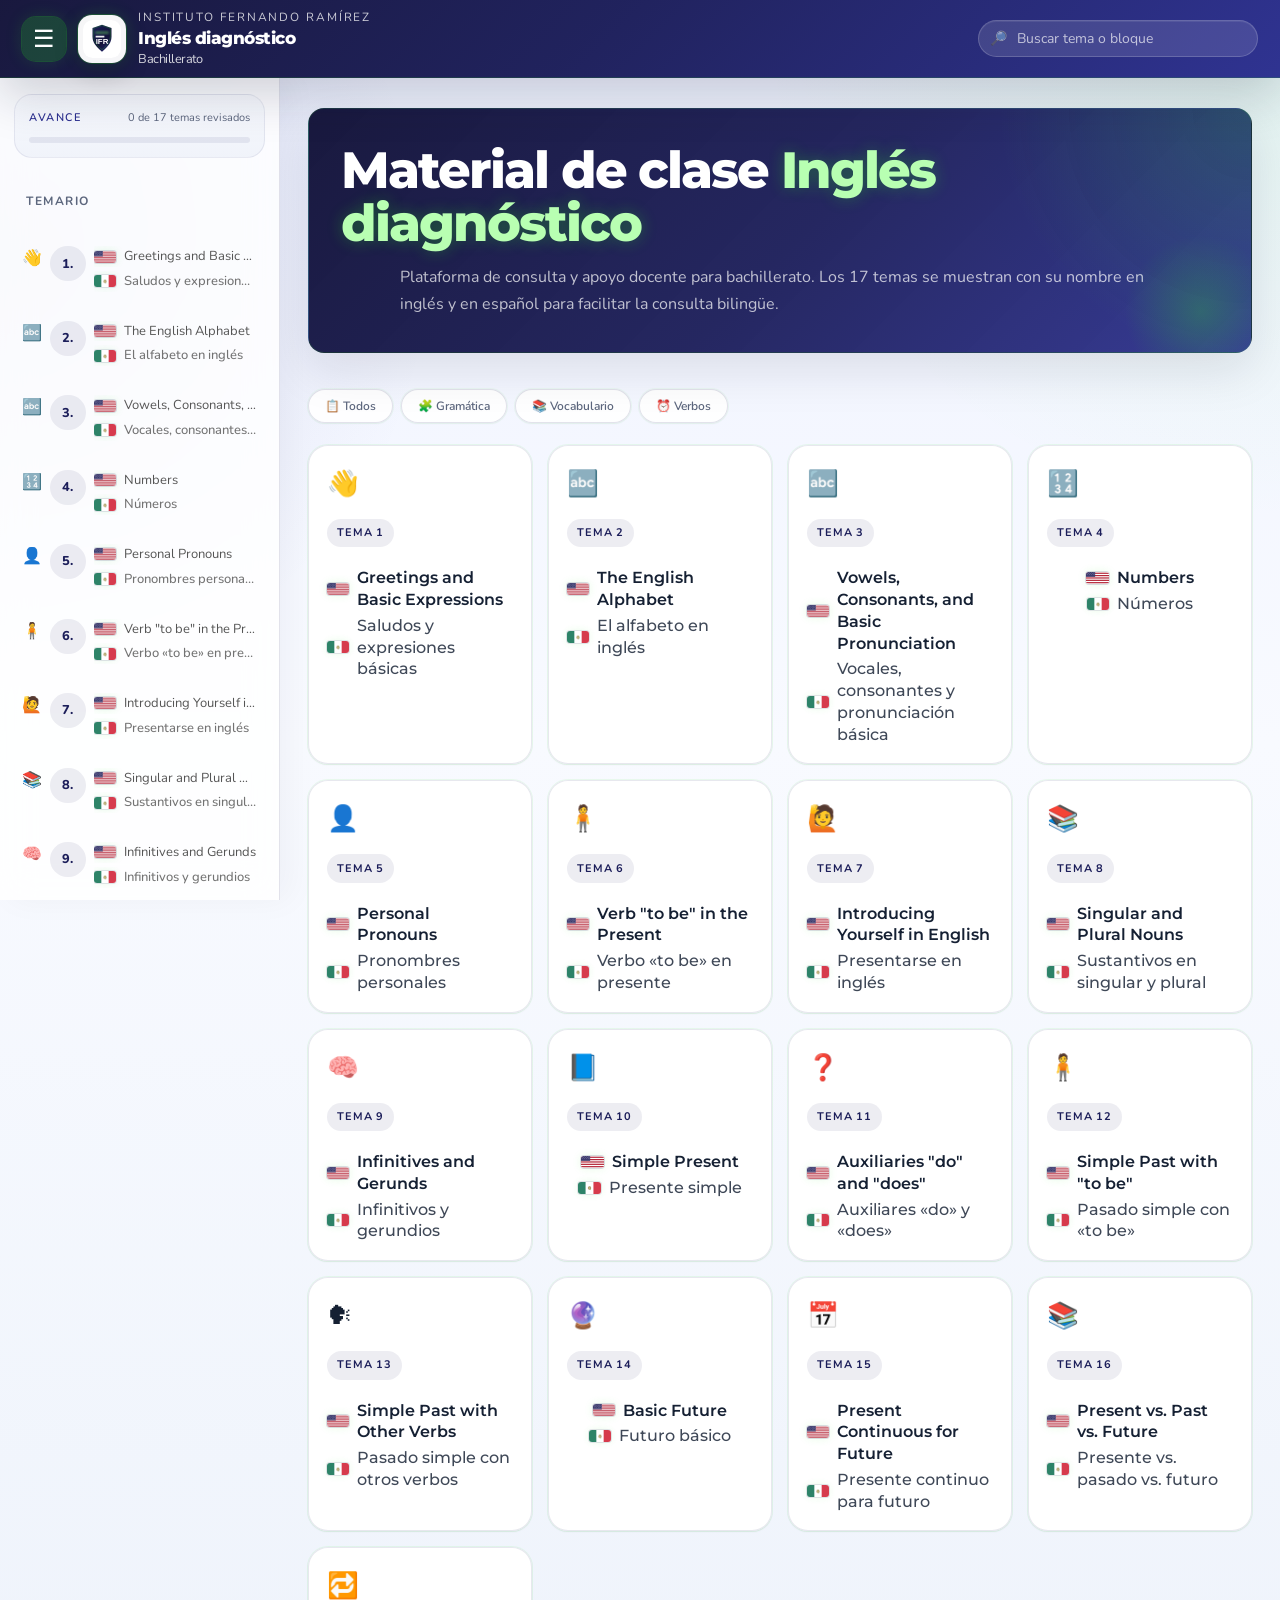
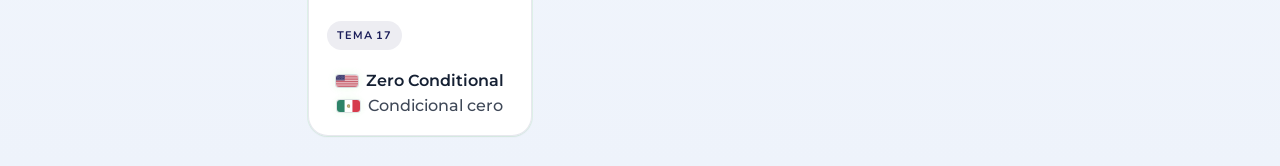
==== index.html @ 914a4af1 "Apply topic 2 improvements to pronunciation topic" ====
<!DOCTYPE html>
<html lang="es">
<head>
    <meta charset="UTF-8">
    <meta name="viewport" content="width=device-width, initial-scale=1.0">
    <title>IFR · Inglés diagnóstico para bachillerato</title>
    <meta name="description" content="Material académico IFR para inglés diagnóstico de bachillerato con lectura bilingüe, ejemplos guiados y ejercicios de apoyo.">
    <meta name="theme-color" content="#1C1E5A">
    <link rel="icon" type="image/jpeg" href="school-shield.jpg">
    <link rel="apple-touch-icon" href="school-shield.jpg">
    
    <link rel="preconnect" href="https://fonts.googleapis.com">
    <link href="https://fonts.googleapis.com/css2?family=Montserrat:wght@600;700;800&family=Nunito:wght@400;500;600;700&display=swap" rel="stylesheet">
    <style>
        /* ===== CSS RESET & ROOT ===== */
        *, *::before, *::after { box-sizing: border-box; margin: 0; padding: 0; }
        
        :root {
            --ifr-primary: #1C1E5A;
            --ifr-dark: #14143A;
            --ifr-medium: #2B2F8F;
            --ifr-green: #2CE51E;
            --ifr-green-soft: #22b816;
            --ifr-white: #FFFFFF;
            --ifr-light-bg: #F0F2FF;
            --ifr-body-bg: #E8EAF6;
            
            /* Section-specific colors */
            --color-explanation: #1C1E5A;
            --color-explanation-bg: #E8EAF6;
            --color-purpose: #00695C;
            --color-purpose-bg: #E0F2F1;
            --color-structure: #1565C0;
            --color-structure-bg: #E3F2FD;
            --color-usage: #4527A0;
            --color-usage-bg: #EDE7F6;
            --color-examples: #2E7D32;
            --color-examples-bg: #E8F5E9;
            --color-mistakes: #BF360C;
            --color-mistakes-bg: #FBE9E7;
            --color-exercises: #E65100;
            --color-exercises-bg: #FFF3E0;
            --color-teacher: #6A1B9A;
            --color-teacher-bg: #F3E5F5;
            
            --shadow-sm: 0 1px 3px rgba(0,0,0,0.08);
            --shadow-md: 0 4px 12px rgba(0,0,0,0.1);
            --shadow-lg: 0 8px 30px rgba(0,0,0,0.12);
            --radius-sm: 8px;
            --radius-md: 12px;
            --radius-lg: 16px;
            --sidebar-width: 280px;
            --header-height: 64px;
        }
        
        html { scroll-behavior: smooth; }
        
        body {
            font-family: 'Nunito', -apple-system, BlinkMacSystemFont, sans-serif;
            background: var(--ifr-body-bg);
            color: #1a1a2e;
            line-height: 1.6;
            min-height: 100vh;
        }
        
        /* ===== TOP HEADER ===== */
        .top-header {
            position: fixed;
            top: 0;
            left: 0;
            right: 0;
            height: var(--header-height);
            background: linear-gradient(135deg, var(--ifr-dark) 0%, var(--ifr-primary) 50%, var(--ifr-medium) 100%);
            color: var(--ifr-white);
            display: flex;
            align-items: center;
            padding: 0 24px;
            z-index: 1000;
            box-shadow: var(--shadow-lg);
        }
        
        .header-hamburger {
            display: none;
            background: none;
            border: none;
            color: white;
            font-size: 24px;
            cursor: pointer;
            padding: 8px;
            margin-right: 12px;
            border-radius: 8px;
            transition: background 0.2s;
        }
        .header-hamburger:hover { background: rgba(255,255,255,0.15); }
        
        .header-logo {
            font-weight: 800;
            font-size: 20px;
            letter-spacing: -0.5px;
            display: flex;
            align-items: center;
            gap: 10px;
        }
        .header-logo .logo-accent {
            background: var(--ifr-green);
            color: var(--ifr-dark);
            padding: 2px 10px;
            border-radius: 6px;
            font-size: 14px;
            font-weight: 700;
        }
        
        .header-search {
            margin-left: auto;
            position: relative;
        }
        .header-search input {
            background: rgba(255,255,255,0.15);
            border: 1px solid rgba(255,255,255,0.25);
            border-radius: 24px;
            padding: 8px 16px 8px 38px;
            color: white;
            font-size: 14px;
            width: 260px;
            outline: none;
            transition: all 0.3s;
            font-family: 'Nunito', sans-serif;
        }
        .header-search input::placeholder { color: rgba(255,255,255,0.6); }
        .header-search input:focus {
            background: rgba(255,255,255,0.25);
            border-color: var(--ifr-green);
            width: 320px;
        }
        .header-search .search-icon {
            position: absolute;
            left: 12px;
            top: 50%;
            transform: translateY(-50%);
            color: rgba(255,255,255,0.6);
            font-size: 14px;
        }
        .search-results {
            position: absolute;
            top: 100%;
            left: 0;
            right: 0;
            margin-top: 8px;
            background: white;
            border-radius: var(--radius-md);
            box-shadow: var(--shadow-lg);
            max-height: 320px;
            overflow-y: auto;
            display: none;
            z-index: 1001;
        }
        .search-results.show { display: block; }
        .search-result-item {
            padding: 12px 16px;
            cursor: pointer;
            color: var(--ifr-dark);
            font-size: 14px;
            border-bottom: 1px solid #f0f0f0;
            transition: background 0.15s;
        }
        .search-result-item:hover { background: var(--ifr-light-bg); }
        .search-result-item:last-child { border-bottom: none; }
        .search-result-num {
            font-weight: 700;
            color: var(--ifr-medium);
            margin-right: 8px;
        }
        
        /* ===== SIDEBAR ===== */
        .sidebar {
            position: fixed;
            top: var(--header-height);
            left: 0;
            width: var(--sidebar-width);
            height: calc(100vh - var(--header-height));
            background: var(--ifr-white);
            border-right: 1px solid #e0e0e0;
            overflow-y: auto;
            z-index: 900;
            transition: transform 0.3s ease;
        }
        
        .sidebar-title {
            padding: 20px 20px 12px;
            font-size: 12px;
            font-weight: 700;
            text-transform: uppercase;
            letter-spacing: 1.5px;
            color: #999;
        }
        
        .sidebar-list {
            list-style: none;
            padding: 0 8px 24px;
        }
        
        .sidebar-item {
            display: flex;
            align-items: center;
            gap: 8px;
            padding: 10px 12px;
            border-radius: var(--radius-sm);
            cursor: pointer;
            font-size: 13px;
            color: #555;
            transition: all 0.2s;
            margin-bottom: 2px;
        }
        .sidebar-item:hover {
            background: var(--ifr-light-bg);
            color: var(--ifr-primary);
        }
        .sidebar-item.active {
            background: linear-gradient(135deg, var(--ifr-primary), var(--ifr-medium));
            color: white;
            font-weight: 600;
        }
        .sidebar-icon { font-size: 16px; flex-shrink: 0; }
        .sidebar-number { font-weight: 700; min-width: 20px; }
        .sidebar-text { white-space: nowrap; overflow: hidden; text-overflow: ellipsis; }
        
        .sidebar-progress {
            padding: 16px 20px;
            border-bottom: 1px solid #eee;
        }
        .progress-label {
            font-size: 11px;
            font-weight: 600;
            text-transform: uppercase;
            letter-spacing: 1px;
            color: #999;
            margin-bottom: 8px;
        }
        .progress-bar {
            height: 6px;
            background: #e8e8e8;
            border-radius: 3px;
            overflow: hidden;
        }
        .progress-fill {
            height: 100%;
            background: linear-gradient(90deg, var(--ifr-green), var(--ifr-green-soft));
            border-radius: 3px;
            transition: width 0.5s ease;
            width: 0%;
        }
        .progress-text {
            font-size: 11px;
            color: #999;
            margin-top: 6px;
        }
        
        /* ===== MAIN CONTENT ===== */
        .main-content {
            margin-left: var(--sidebar-width);
            margin-top: var(--header-height);
            padding: 32px;
            min-height: calc(100vh - var(--header-height));
        }
        
        /* ===== HOME PAGE ===== */
        .home-page {
            max-width: 1100px;
            margin: 0 auto;
        }
        
        .home-hero {
            text-align: center;
            padding: 48px 24px;
            background: linear-gradient(135deg, var(--ifr-dark) 0%, var(--ifr-primary) 40%, var(--ifr-medium) 100%);
            border-radius: var(--radius-lg);
            color: white;
            margin-bottom: 36px;
            box-shadow: var(--shadow-lg);
        }
        .home-hero h1 {
            font-size: 32px;
            font-weight: 800;
            letter-spacing: -0.5px;
            margin-bottom: 12px;
        }
        .home-hero .hero-accent {
            color: var(--ifr-green);
        }
        .home-hero p {
            font-size: 16px;
            opacity: 0.85;
            max-width: 600px;
            margin: 0 auto;
            line-height: 1.7;
        }
        
        .home-grid {
            display: grid;
            grid-template-columns: repeat(auto-fill, minmax(210px, 1fr));
            gap: 16px;
        }
        
        .home-card {
            background: white;
            border-radius: var(--radius-md);
            padding: 24px 20px;
            cursor: pointer;
            transition: all 0.25s ease;
            box-shadow: var(--shadow-sm);
            border: 2px solid transparent;
            text-align: center;
        }
        .home-card:hover {
            transform: translateY(-4px);
            box-shadow: var(--shadow-lg);
            border-color: var(--ifr-green);
        }
        .home-card-icon {
            font-size: 36px;
            margin-bottom: 12px;
        }
        .home-card-number {
            font-size: 11px;
            font-weight: 700;
            text-transform: uppercase;
            letter-spacing: 1.5px;
            color: var(--ifr-medium);
            margin-bottom: 6px;
        }
        .home-card-title {
            font-size: 13px;
            font-weight: 600;
            color: var(--ifr-dark);
            line-height: 1.4;
        }
        
        /* ===== TOPIC PAGE ===== */
        .topic-page {
            max-width: 900px;
            margin: 0 auto;
        }
        
        .topic-header {
            display: flex;
            align-items: center;
            gap: 20px;
            margin-bottom: 32px;
            padding: 32px;
            background: linear-gradient(135deg, var(--ifr-dark), var(--ifr-primary));
            border-radius: var(--radius-lg);
            color: white;
            box-shadow: var(--shadow-lg);
        }
        .topic-icon {
            font-size: 52px;
            flex-shrink: 0;
        }
        .topic-number {
            display: block;
            font-size: 12px;
            font-weight: 700;
            text-transform: uppercase;
            letter-spacing: 2px;
            opacity: 0.7;
            margin-bottom: 4px;
        }
        .topic-title {
            font-size: 26px;
            font-weight: 800;
            letter-spacing: -0.3px;
            line-height: 1.3;
        }
        
        /* ===== CONTENT CARDS ===== */
        .content-card {
            background: white;
            border-radius: var(--radius-md);
            margin-bottom: 20px;
            box-shadow: var(--shadow-sm);
            overflow: hidden;
            border-left: 5px solid;
            transition: box-shadow 0.2s;
        }
        .content-card:hover { box-shadow: var(--shadow-md); }
        
        .card-label {
            display: inline-flex;
            align-items: center;
            gap: 6px;
            padding: 6px 14px;
            font-size: 11px;
            font-weight: 700;
            text-transform: uppercase;
            letter-spacing: 1px;
            color: white;
            border-radius: 0 0 var(--radius-sm) 0;
        }
        .card-icon { font-size: 13px; }
        .card-title {
            padding: 16px 24px 8px;
            font-size: 18px;
            font-weight: 700;
        }
        .card-body {
            padding: 8px 24px 24px;
        }
        
        /* Card type styles */
        .explanation-card { border-color: var(--color-explanation); }
        .explanation-card .card-label { background: var(--color-explanation); }
        .explanation-card .card-title { color: var(--color-explanation); }
        
        .purpose-card { border-color: var(--color-purpose); }
        .purpose-card .card-label { background: var(--color-purpose); }
        .purpose-card .card-title { color: var(--color-purpose); }
        
        .structure-card { border-color: var(--color-structure); }
        .structure-card .card-label { background: var(--color-structure); }
        .structure-card .card-title { color: var(--color-structure); }
        
        .usage-card { border-color: var(--color-usage); }
        .usage-card .card-label { background: var(--color-usage); }
        .usage-card .card-title { color: var(--color-usage); }
        
        .examples-card { border-color: var(--color-examples); }
        .examples-card .card-label { background: var(--color-examples); }
        .examples-card .card-title { color: var(--color-examples); }
        
        .mistakes-card { border-color: var(--color-mistakes); }
        .mistakes-card .card-label { background: var(--color-mistakes); }
        .mistakes-card .card-title { color: var(--color-mistakes); }
        
        .exercises-card { border-color: var(--color-exercises); }
        .exercises-card .card-label { background: var(--color-exercises); }
        .exercises-card .card-title { color: var(--color-exercises); }
        
        .teacher-card { border-color: var(--color-teacher); }
        .teacher-card .card-label { background: var(--color-teacher); }
        .teacher-card .card-title { color: var(--color-teacher); }
        
        .content-card .card-body .content-card { border-left-width: 3px; }
        
        /* ===== CONTENT LINES ===== */
        .content-line {
            padding: 6px 0;
            font-size: 15px;
            line-height: 1.7;
        }
        .en-text { color: #1a237e; }
        .es-text { color: #37474f; }
        .lang-flag {
            display: inline-block;
            width: 18px;
            height: 12px;
            margin-right: 8px;
            border-radius: 3px;
            vertical-align: -2px;
            overflow: hidden;
            background-size: cover;
            background-position: center;
            background-repeat: no-repeat;
            box-shadow: 0 0 0 1px rgba(28, 30, 90, 0.14), 0 0 10px rgba(44, 229, 30, 0.12);
        }
        .lang-flag-us { background-image: url('flag-us.svg'); }
        .lang-flag-mx { background-image: url('flag-mx.svg'); }
        
        .pronunciation-line {
            padding: 4px 12px;
            margin: 4px 0 8px;
            background: #fafafa;
            border-radius: 6px;
            font-size: 13px;
            color: #666;
            border: 1px solid #f0f0f0;
        }
        
        .option-line {
            padding: 4px 16px;
            font-size: 14px;
        }
        
        .subsection-header {
            font-size: 16px;
            font-weight: 700;
            margin: 20px 0 10px;
            padding-bottom: 6px;
            border-bottom: 2px solid #e8e8e8;
            color: #333;
        }
        
        .section-divider {
            border: none;
            border-top: 1px solid #eee;
            margin: 16px 0;
        }
        
        /* ===== AUDIO BUTTONS ===== */
        .audio-controls {
            display: inline-flex;
            gap: 8px;
            margin: 6px 0 12px 28px;
        }
        
        .audio-btn {
            display: inline-flex;
            align-items: center;
            gap: 6px;
            padding: 6px 14px;
            border: none;
            border-radius: 20px;
            font-size: 12px;
            font-weight: 600;
            cursor: pointer;
            transition: all 0.2s;
            font-family: 'Nunito', sans-serif;
        }
        .audio-normal {
            background: var(--color-examples-bg);
            color: var(--color-examples);
            border: 1px solid rgba(46,125,50,0.2);
        }
        .audio-normal:hover {
            background: var(--color-examples);
            color: white;
        }
        .audio-slow {
            background: #FFF3E0;
            color: #E65100;
            border: 1px solid rgba(230,81,0,0.2);
        }
        .audio-slow:hover {
            background: #E65100;
            color: white;
        }
        .audio-btn.speaking {
            animation: pulse 1s infinite;
        }
        .audio-btn.error {
            background: #FFEBEE;
            color: #C62828;
        }
        .audio-icon { font-size: 14px; }
        
        @keyframes pulse {
            0%, 100% { opacity: 1; }
            50% { opacity: 0.6; }
        }
        
        /* ===== TOPIC NAV BOTTOM ===== */
        .topic-nav-bottom {
            display: flex;
            justify-content: space-between;
            align-items: center;
            margin-top: 32px;
            padding: 24px 0;
            border-top: 2px solid #e0e0e0;
        }
        
        .nav-btn {
            padding: 12px 24px;
            border: none;
            border-radius: var(--radius-sm);
            font-size: 14px;
            font-weight: 600;
            cursor: pointer;
            transition: all 0.2s;
            font-family: 'Nunito', sans-serif;
        }
        .prev-btn, .next-btn {
            background: var(--ifr-primary);
            color: white;
        }
        .prev-btn:hover, .next-btn:hover {
            background: var(--ifr-medium);
            transform: translateY(-2px);
            box-shadow: var(--shadow-md);
        }
        .index-btn {
            background: var(--ifr-light-bg);
            color: var(--ifr-primary);
            border: 2px solid var(--ifr-primary);
        }
        .index-btn:hover {
            background: var(--ifr-primary);
            color: white;
        }
        
        /* ===== QUICK FILTER BUTTONS ===== */
        .quick-filters {
            display: flex;
            flex-wrap: wrap;
            gap: 8px;
            margin-bottom: 32px;
        }
        .filter-btn {
            padding: 8px 16px;
            border: 2px solid #ddd;
            border-radius: 24px;
            background: white;
            font-size: 12px;
            font-weight: 600;
            cursor: pointer;
            transition: all 0.2s;
            font-family: 'Nunito', sans-serif;
            display: flex;
            align-items: center;
            gap: 6px;
        }
        .filter-btn:hover, .filter-btn.active {
            border-color: var(--ifr-green);
            background: var(--ifr-green);
            color: var(--ifr-dark);
        }
        
        /* ===== SCROLL TO TOP ===== */
        .scroll-top {
            position: fixed;
            bottom: 24px;
            right: 24px;
            width: 44px;
            height: 44px;
            border-radius: 50%;
            background: var(--ifr-primary);
            color: white;
            border: none;
            font-size: 20px;
            cursor: pointer;
            box-shadow: var(--shadow-md);
            display: none;
            z-index: 500;
            transition: all 0.2s;
        }
        .scroll-top:hover {
            background: var(--ifr-medium);
            transform: translateY(-3px);
        }
        .scroll-top.show { display: block; }
        
        /* ===== RESPONSIVE ===== */
        @media (max-width: 768px) {
            .sidebar { transform: translateX(-100%); }
            .sidebar.open { transform: translateX(0); box-shadow: var(--shadow-lg); }
            .main-content { margin-left: 0; padding: 16px; }
            .header-hamburger { display: block; }
            .header-search input { width: 160px; }
            .header-search input:focus { width: 200px; }
            .topic-header { padding: 20px; flex-direction: column; text-align: center; gap: 12px; }
            .topic-title { font-size: 20px; }
            .card-body { padding: 8px 16px 16px; }
            .card-title { padding: 12px 16px 6px; font-size: 16px; }
            .home-hero h1 { font-size: 24px; }
            .home-grid { grid-template-columns: repeat(auto-fill, minmax(150px, 1fr)); gap: 12px; }
            .topic-nav-bottom { flex-direction: column; gap: 10px; }
            .audio-controls { margin-left: 0; }
            .sidebar-overlay { display: none; position: fixed; inset: 0; background: rgba(0,0,0,0.4); z-index: 899; }
            .sidebar-overlay.show { display: block; }
        }
        
        /* Smooth transitions */
        .fade-in { animation: fadeIn 0.3s ease-in; }
        @keyframes fadeIn {
            from { opacity: 0; transform: translateY(10px); }
            to { opacity: 1; transform: translateY(0); }
        }
    
        /* ===== IFR DESIGN UPGRADE ===== */
        :root {
            --surface-0: #f6f8ff;
            --surface-1: rgba(255, 255, 255, 0.96);
            --surface-2: rgba(244, 247, 255, 0.98);
            --ink-strong: #152033;
            --ink-soft: #5c667d;
            --green-glow-soft: rgba(44, 229, 30, 0.12);
            --green-glow-mid: rgba(44, 229, 30, 0.18);
            --green-glow-strong: rgba(44, 229, 30, 0.3);
        }

        body {
            background:
                radial-gradient(circle at top right, rgba(44, 229, 30, 0.08), transparent 24%),
                radial-gradient(circle at left 15%, rgba(43, 47, 143, 0.12), transparent 22%),
                linear-gradient(180deg, #eef2ff 0%, #f8faff 42%, #eef3fb 100%);
            color: var(--ink-strong);
        }

        .top-header {
            height: 78px;
            padding: 0 22px;
            background:
                linear-gradient(135deg, rgba(20, 20, 58, 0.98) 0%, rgba(28, 30, 90, 0.98) 46%, rgba(43, 47, 143, 0.98) 100%);
            border-bottom: 1px solid rgba(44, 229, 30, 0.14);
            box-shadow: 0 18px 48px rgba(15, 23, 42, 0.18);
        }

        .header-hamburger {
            display: inline-flex;
            align-items: center;
            justify-content: center;
            width: 44px;
            height: 44px;
            border-radius: 14px;
            background: rgba(255, 255, 255, 0.12);
            color: #fff;
            flex-shrink: 0;
            transition: background 0.2s ease, box-shadow 0.2s ease, transform 0.2s ease;
        }

        .header-hamburger:hover {
            background: rgba(255, 255, 255, 0.2);
            transform: translateY(-1px);
        }

        .header-hamburger:focus-visible {
            outline: 2px solid rgba(44, 229, 30, 0.9);
            outline-offset: 2px;
        }

        .header-hamburger.is-active {
            background: rgba(44, 229, 30, 0.2);
            box-shadow: 0 0 0 1px rgba(44, 229, 30, 0.22), 0 0 18px rgba(44, 229, 30, 0.14);
        }

        .header-logo {
            display: flex;
            align-items: center;
            gap: 12px;
            cursor: pointer;
            text-align: left;
            color: inherit;
            background: transparent;
            border: 0;
            padding: 0;
            appearance: none;
            font: inherit;
        }

        .header-shield {
            width: 48px;
            height: 48px;
            object-fit: contain;
            border-radius: 14px;
            background: rgba(255, 255, 255, 0.96);
            padding: 5px;
            box-shadow:
                0 0 0 1px rgba(44, 229, 30, 0.22),
                0 10px 24px rgba(0, 0, 0, 0.18),
                0 0 18px rgba(44, 229, 30, 0.16);
            flex-shrink: 0;
        }

        .search-result-item {
            display: flex;
            align-items: flex-start;
            gap: 12px;
        }

        .search-result-num {
            flex-shrink: 0;
            margin-top: 2px;
            margin-right: 0;
        }

        .search-result-body {
            min-width: 0;
            flex: 1;
        }

        .card-label {
            color: var(--ifr-white);
        }

        .card-label .card-icon {
            color: inherit;
        }

        .sidebar-item {
            align-items: flex-start;
        }

        .sidebar-text {
            display: block;
            min-width: 0;
            flex: 1;
        }

        .topic-name-group {
            display: block;
            min-width: 0;
        }

        .topic-name-line {
            display: flex;
            align-items: center;
            gap: 8px;
            min-width: 0;
        }

        .topic-name-line + .topic-name-line {
            margin-top: 4px;
        }

        .topic-name-line .lang-flag {
            margin-right: 0;
            flex-shrink: 0;
        }

        .topic-name-label {
            display: block;
            min-width: 0;
        }

        .sidebar-text .topic-name-line,
        .search-result-body .topic-name-line {
            white-space: nowrap;
            overflow: hidden;
            text-overflow: ellipsis;
        }

        .sidebar-text .topic-name-label,
        .search-result-body .topic-name-label {
            overflow: hidden;
            text-overflow: ellipsis;
        }

        .sidebar-text .topic-name-line-es,
        .home-card-title .topic-name-line-es,
        .search-result-body .topic-name-line-es {
            opacity: 0.82;
            font-weight: 500;
        }

        .home-card-title .topic-name-line {
            justify-content: center;
        }

        .topic-title .topic-name-line + .topic-name-line {
            margin-top: 6px;
        }

        .topic-title .topic-name-line-es {
            opacity: 0.9;
            font-size: 0.82em;
            font-weight: 700;
        }

        body,
        .header-search input,
        .filter-btn,
        .nav-btn,
        .audio-btn {
            font-family: 'Nunito', -apple-system, BlinkMacSystemFont, sans-serif;
        }

        h1, h2, h3, h4,
        .home-card-title,
        .topic-title,
        .card-title,
        .header-brand-title {
            font-family: 'Montserrat', 'Nunito', sans-serif;
        }

        .header-brand {
            display: grid;
            gap: 2px;
        }

        .header-brand-kicker {
            font-size: 0.74rem;
            letter-spacing: 0.16em;
            text-transform: uppercase;
            opacity: 0.76;
        }

        .header-brand-title {
            font-size: 1.05rem;
            font-weight: 800;
            line-height: 1.1;
        }

        .header-brand-subtitle {
            font-size: 0.8rem;
            opacity: 0.82;
        }

        .header-search input {
            width: 280px;
            border-radius: 999px;
            background: rgba(255, 255, 255, 0.12);
            border-color: rgba(255, 255, 255, 0.18);
            box-shadow: inset 0 1px 0 rgba(255, 255, 255, 0.08);
        }

        .header-search input::placeholder {
            color: rgba(255, 255, 255, 0.68);
        }

        .header-search input:focus {
            background: rgba(255, 255, 255, 0.18);
            border-color: rgba(44, 229, 30, 0.72);
            box-shadow: 0 0 0 1px rgba(44, 229, 30, 0.16), 0 0 18px rgba(44, 229, 30, 0.12);
        }

        .search-results {
            border-radius: 18px;
            box-shadow: 0 18px 48px rgba(15, 23, 42, 0.12);
            max-height: 320px;
            overflow: auto;
        }

        .search-result-item {
            width: 100%;
            display: flex;
            align-items: flex-start;
            gap: 10px;
            padding: 12px 14px;
        }

        .sidebar {
            top: 78px;
            height: calc(100vh - 78px);
            background: rgba(255, 255, 255, 0.84);
            backdrop-filter: blur(16px);
            border-right: 1px solid rgba(28, 30, 90, 0.12);
            box-shadow: 10px 0 30px rgba(15, 23, 42, 0.04);
            transition: transform 0.28s ease, box-shadow 0.28s ease;
        }

        .main-content {
            margin-left: var(--sidebar-width);
            margin-top: 78px;
            padding-inline: 28px;
            padding-block: 30px;
            transition: margin-left 0.28s ease, padding-inline 0.28s ease;
        }

        .sidebar-overlay {
            display: none;
            position: fixed;
            inset: 78px 0 0 0;
            background: rgba(20, 20, 58, 0.28);
            backdrop-filter: blur(2px);
            z-index: 850;
        }

        .sidebar-overlay.show {
            display: block;
        }

        body.sidebar-collapsed .sidebar {
            transform: translateX(calc(-1 * var(--sidebar-width)));
            box-shadow: none;
        }

        body.sidebar-collapsed .main-content {
            margin-left: 0;
        }

        .sidebar-progress {
            margin: 16px 14px 14px;
            padding: 14px;
            border-radius: 18px;
            background: linear-gradient(180deg, rgba(248, 250, 255, 0.98), rgba(240, 243, 250, 0.98));
            border: 1px solid rgba(28, 30, 90, 0.08);
        }

        .progress-head {
            display: flex;
            align-items: baseline;
            justify-content: space-between;
            gap: 12px;
            margin-bottom: 10px;
        }

        .progress-label {
            color: #2b2f8f;
            letter-spacing: 0.14em;
            margin-bottom: 0;
        }

        .progress-text {
            color: var(--ink-soft);
            margin-top: 0;
        }

        .progress-bar {
            background: rgba(28, 30, 90, 0.08);
        }

        .progress-fill {
            background: linear-gradient(90deg, #2ce51e, #7cf26f);
            box-shadow: 0 0 16px rgba(44, 229, 30, 0.24);
        }

        .sidebar-title {
            margin: 12px 6px 10px;
            color: var(--ink-soft);
        }

        .sidebar-list {
            padding: 0 8px 24px;
        }

        .sidebar-item {
            width: 100%;
            padding: 0.84rem 0.9rem;
            border-radius: 16px;
            transition: background 0.18s ease, color 0.18s ease, transform 0.18s ease, box-shadow 0.18s ease;
        }

        .sidebar-item:hover {
            background: rgba(28, 30, 90, 0.05);
            transform: translateY(-1px);
        }

        .sidebar-item.active {
            background: linear-gradient(135deg, #14143a, #1c1e5a);
            color: #fff;
            box-shadow:
                0 0 0 1px rgba(44, 229, 30, 0.26),
                0 0 22px rgba(44, 229, 30, 0.18),
                0 12px 30px rgba(15, 23, 42, 0.12);
        }

        .sidebar-number {
            min-width: 2.2rem;
            height: 2.2rem;
            border-radius: 999px;
            background: rgba(28, 30, 90, 0.08);
            color: #1c1e5a;
            font-size: 0.8rem;
            font-weight: 800;
            display: grid;
            place-items: center;
        }

        .sidebar-item.active .sidebar-number {
            background: rgba(44, 229, 30, 0.18);
            color: #fff;
        }

        .home-page {
            max-width: 1180px;
        }

        .home-hero {
            position: relative;
            overflow: hidden;
            padding: 34px 32px;
            text-align: left;
            background:
                radial-gradient(circle at top right, rgba(44, 229, 30, 0.16), transparent 26%),
                linear-gradient(135deg, rgba(20, 20, 58, 0.98), rgba(28, 30, 90, 0.96) 52%, rgba(43, 47, 143, 0.94));
            border: 1px solid rgba(44, 229, 30, 0.12);
            box-shadow: 0 18px 48px rgba(15, 23, 42, 0.1);
        }

        .home-hero::after {
            content: "";
            position: absolute;
            inset: auto -40px -50px auto;
            width: 180px;
            height: 180px;
            background: radial-gradient(circle, rgba(44, 229, 30, 0.24), transparent 60%);
            pointer-events: none;
        }

        .home-hero h1 {
            margin-bottom: 14px;
            font-size: clamp(2rem, 4vw, 3.2rem);
            line-height: 1.04;
            letter-spacing: -0.04em;
        }

        .home-hero .hero-accent {
            color: #b8ffb2;
            text-shadow: 0 0 16px rgba(44, 229, 30, 0.3);
        }

        .home-hero p {
            max-width: 760px;
            color: rgba(255, 255, 255, 0.84);
        }

        .quick-filters {
            margin: 16px 0 22px;
        }

        .filter-btn {
            border-radius: 999px;
            background: rgba(255, 255, 255, 0.9);
            border: 1px solid rgba(28, 30, 90, 0.12);
            color: var(--ink-soft);
            box-shadow: 0 0 0 1px rgba(44, 229, 30, 0.05), 0 1px 2px rgba(15, 23, 42, 0.04);
        }

        .filter-btn:hover {
            box-shadow: 0 0 0 1px rgba(44, 229, 30, 0.22), 0 0 16px rgba(44, 229, 30, 0.14);
        }

        .filter-btn.active {
            background: rgba(44, 229, 30, 0.14);
            border-color: rgba(44, 229, 30, 0.56);
            color: #152033;
            box-shadow: 0 0 0 1px rgba(44, 229, 30, 0.28), 0 0 18px rgba(44, 229, 30, 0.16);
        }

        .home-grid {
            grid-template-columns: repeat(auto-fit, minmax(220px, 1fr));
            gap: 16px;
        }

        .home-card {
            position: relative;
            display: grid;
            align-content: start;
            min-height: 174px;
            padding: 18px;
            text-align: left;
            border-radius: 20px;
            background: rgba(255, 255, 255, 0.96);
            border: 1px solid rgba(28, 30, 90, 0.1);
            box-shadow: 0 0 0 1px rgba(44, 229, 30, 0.08), 0 1px 2px rgba(15, 23, 42, 0.06);
            gap: 14px;
            transition: transform 0.24s ease, box-shadow 0.24s ease, border-color 0.24s ease, filter 0.24s ease;
        }

        .home-card::before {
            content: "";
            position: absolute;
            inset: 0;
            border-radius: inherit;
            background: linear-gradient(180deg, rgba(44, 229, 30, 0.06), transparent 28%);
            opacity: 0;
            transition: opacity 0.24s ease;
            pointer-events: none;
        }

        .home-card:hover {
            transform: translateY(-4px);
            border-color: rgba(44, 229, 30, 0.54);
            box-shadow:
                0 0 0 1px rgba(44, 229, 30, 0.22),
                0 0 24px rgba(44, 229, 30, 0.18),
                0 12px 30px rgba(15, 23, 42, 0.08);
            filter: saturate(1.03);
        }

        .home-card:hover::before {
            opacity: 1;
        }

        .home-card-icon {
            font-size: 1.6rem;
            margin-bottom: 0;
        }

        .home-card-number {
            display: inline-flex;
            width: fit-content;
            padding: 0.34rem 0.62rem;
            border-radius: 999px;
            background: rgba(28, 30, 90, 0.08);
            color: #1c1e5a;
            letter-spacing: 0.08em;
        }

        .home-card-title {
            font-size: 1rem;
            line-height: 1.36;
            color: var(--ink-strong);
        }

        .topic-page {
            max-width: 980px;
        }

        .topic-header {
            padding: 24px;
            gap: 20px;
            align-items: center;
            background: rgba(255, 255, 255, 0.98);
            border: 1px solid rgba(28, 30, 90, 0.12);
            border-radius: 24px;
            box-shadow: 0 18px 48px rgba(15, 23, 42, 0.1);
            color: var(--ink-strong);
        }

        .topic-header-text {
            display: grid;
            gap: 8px;
        }

        .topic-icon {
            font-size: 2rem;
        }

        .topic-number {
            color: var(--ink-soft);
            opacity: 1;
            margin-bottom: 0;
        }

        .topic-title {
            color: #1c1e5a;
        }

        .topic-content {
            margin-top: 20px;
        }

        .content-card {
            position: relative;
            overflow: hidden;
            --card-accent: #1c1e5a;
            border-radius: 22px;
            border: 1px solid rgba(28, 30, 90, 0.12);
            box-shadow: 0 0 0 1px rgba(44, 229, 30, 0.08), 0 1px 2px rgba(15, 23, 42, 0.06);
            transition: transform 0.2s ease, box-shadow 0.2s ease;
        }

        .content-card::before {
            content: "";
            position: absolute;
            inset: 0 auto auto 0;
            width: 100%;
            height: 6px;
            background: var(--card-accent);
        }

        .content-card:hover {
            transform: translateY(-2px);
            box-shadow:
                0 0 0 1px rgba(44, 229, 30, 0.18),
                0 0 22px rgba(44, 229, 30, 0.12),
                0 12px 30px rgba(15, 23, 42, 0.08);
        }

        .explanation-card { --card-accent: #1c1e5a; }
        .purpose-card { --card-accent: #2b2f8f; }
        .structure-card { --card-accent: #1565c0; }
        .usage-card { --card-accent: #00695c; }
        .examples-card { --card-accent: #2e7d32; }
        .mistakes-card { --card-accent: #bf360c; }
        .exercises-card { --card-accent: #e65100; }
        .teacher-card { --card-accent: #6a1b9a; }

        .card-label {
            position: relative;
            margin-left: 18px;
            margin-top: 18px;
            border-radius: 999px;
            background: color-mix(in srgb, var(--card-accent) 12%, white);
            color: var(--ifr-white);
        }

        .card-label .card-icon {
            color: inherit;
        }

        .card-title {
            padding-top: 14px;
            color: var(--ink-strong);
        }

        .card-body {
            padding-top: 10px;
        }

        .content-line {
            padding: 8px 0;
        }

        .lang-flag {
            width: 1.4rem;
        }

        .pronunciation-line {
            padding: 0.72rem 0.9rem;
            border-radius: 16px;
            border-left: 4px solid #2ce51e;
            background: rgba(28, 30, 90, 0.03);
            color: var(--ink-soft);
        }

        .option-line {
            padding: 0.6rem 0.9rem;
            border-radius: 14px;
            border: 1px solid rgba(28, 30, 90, 0.08);
            background: rgba(255, 255, 255, 0.96);
            margin: 6px 0;
        }

        .exercise-item {
            padding: 4px 0 2px;
        }

        .exercise-options {
            display: grid;
            gap: 6px;
            margin: 10px 0 12px;
        }

        .answer-box {
            margin: 12px 0 18px;
            padding: 12px 14px;
            border-radius: 14px;
            border: 1px solid rgba(44, 229, 30, 0.28);
            background: linear-gradient(180deg, rgba(44, 229, 30, 0.1), rgba(255, 255, 255, 0.96));
        }

        .answer-label {
            font-size: 0.74rem;
            font-weight: 800;
            letter-spacing: 0.08em;
            text-transform: uppercase;
            color: #1c1e5a;
            margin-bottom: 6px;
        }

        .answer-line {
            color: var(--ink-strong);
            line-height: 1.55;
            margin: 2px 0;
        }

        .subsection-header {
            margin-top: 24px;
            padding: 10px 12px;
            border-radius: 14px;
            border-bottom: 0;
            background: rgba(28, 30, 90, 0.04);
            color: #1c1e5a;
        }

        .audio-controls {
            gap: 8px;
            margin: 10px 0 12px;
            flex-wrap: wrap;
        }

        .content-card > .audio-controls {
            margin-inline: 24px;
        }

        .audio-btn {
            padding: 0.5rem 0.82rem;
            border-radius: 999px;
            border: 1px solid rgba(28, 30, 90, 0.12);
            background: rgba(255, 255, 255, 0.96);
            color: #1c1e5a;
            box-shadow: 0 0 0 1px rgba(44, 229, 30, 0.06), 0 1px 2px rgba(15, 23, 42, 0.04);
            transition: transform 0.2s ease, box-shadow 0.2s ease, background 0.2s ease, color 0.2s ease, border-color 0.2s ease;
        }

        .audio-normal {
            background: rgba(44, 229, 30, 0.12);
            border-color: rgba(44, 229, 30, 0.32);
            color: #14143a;
        }

        .audio-normal:hover {
            background: #2ce51e;
            color: #14143a;
            box-shadow: 0 0 0 1px rgba(44, 229, 30, 0.34), 0 0 18px rgba(44, 229, 30, 0.22);
        }

        .audio-gentle {
            background: rgba(43, 47, 143, 0.08);
            border-color: rgba(43, 47, 143, 0.24);
            color: #1c1e5a;
        }

        .audio-gentle:hover {
            background: #2b2f8f;
            color: #fff;
            box-shadow: 0 0 0 1px rgba(43, 47, 143, 0.24), 0 0 18px rgba(43, 47, 143, 0.16);
        }

        .audio-slow:hover {
            background: #1c1e5a;
            color: #fff;
            box-shadow: 0 0 0 1px rgba(44, 229, 30, 0.18), 0 0 18px rgba(44, 229, 30, 0.16);
        }

        .topic-nav-bottom {
            gap: 12px;
            border-top: 1px solid rgba(28, 30, 90, 0.12);
            padding-top: 18px;
            margin-top: 24px;
        }

        .nav-btn {
            border-radius: 999px;
            border: 1px solid rgba(28, 30, 90, 0.14);
            background: rgba(255, 255, 255, 0.96);
            color: #1c1e5a;
            box-shadow: 0 0 0 1px rgba(44, 229, 30, 0.06), 0 1px 2px rgba(15, 23, 42, 0.04);
            transition: transform 0.2s ease, box-shadow 0.2s ease, background 0.2s ease, color 0.2s ease, border-color 0.2s ease;
        }

        .prev-btn,
        .next-btn {
            background: linear-gradient(135deg, #14143a, #1c1e5a);
            color: #fff;
            border-color: transparent;
        }

        .index-btn {
            background: rgba(44, 229, 30, 0.12);
            border-color: rgba(44, 229, 30, 0.3);
            color: #14143a;
        }

        .nav-btn:hover {
            transform: translateY(-2px);
            box-shadow:
                0 0 0 1px rgba(44, 229, 30, 0.22),
                0 0 18px rgba(44, 229, 30, 0.16),
                0 10px 24px rgba(15, 23, 42, 0.08);
        }

        .scroll-top {
            width: 46px;
            height: 46px;
            border-radius: 999px;
            background: linear-gradient(135deg, #14143a, #1c1e5a);
            box-shadow: 0 18px 48px rgba(15, 23, 42, 0.12);
        }

        .scroll-top:hover {
            box-shadow: 0 0 0 1px rgba(44, 229, 30, 0.18), 0 0 18px rgba(44, 229, 30, 0.16), 0 18px 48px rgba(15, 23, 42, 0.12);
        }

        @media (max-width: 960px) {
            .sidebar {
                transform: translateX(-100%);
                box-shadow: 0 18px 48px rgba(15, 23, 42, 0.14);
            }

            .sidebar.open {
                transform: translateX(0);
            }

            .main-content {
                margin-left: 0;
                padding-inline: 16px;
            }

            .header-search input {
                width: 180px;
            }

            .header-search input:focus {
                width: 220px;
            }
        }

        @media (max-width: 768px) {
            .top-header {
                padding-inline: 14px;
            }

            .header-shield {
                width: 42px;
                height: 42px;
            }

            .header-brand-kicker {
                font-size: 0.66rem;
            }

            .header-brand-title {
                font-size: 0.95rem;
            }

            .header-brand-subtitle {
                font-size: 0.72rem;
            }

            .header-search {
                display: none;
            }

            .home-hero {
                padding: 24px;
            }

            .topic-header {
                align-items: start;
                text-align: left;
            }

            .topic-nav-bottom {
                flex-direction: column;
            }

            .content-card > .audio-controls {
                margin-inline: 16px;
            }

            .nav-btn {
                width: 100%;
            }
        }

    </style>
</head>
<body>
    <!-- TOP HEADER -->
    <header class="top-header">
        <button class="header-hamburger" id="sidebarToggle" onclick="toggleSidebar()" aria-label="Ocultar temario" aria-controls="sidebar" aria-expanded="true" title="Ocultar temario">&#9776;</button>
        <button class="header-logo" onclick="showHome()" aria-label="Volver al inicio">
            <img class="header-shield" src="ifr-shield.svg" alt="Escudo del IFR" data-official-shield="https://i.postimg.cc/G8VMfXhR/274744310_104329305530428_353308199971240379_n.jpg">
            <span class="header-brand">
                <span class="header-brand-kicker">Instituto Fernando Ramírez</span>
                <span class="header-brand-title">Inglés diagnóstico</span>
                <span class="header-brand-subtitle">Bachillerato</span>
            </span>
        </button>
        <div class="header-search">
            <span class="search-icon">🔎</span>
            <input type="text" id="searchInput" placeholder="Buscar tema o bloque" oninput="handleSearch(this.value)" onfocus="handleSearch(this.value)" autocomplete="off">
            <div class="search-results" id="searchResults"></div>
        </div>
    </header>
    
    <!-- SIDEBAR OVERLAY (mobile) -->
    <div class="sidebar-overlay" id="sidebarOverlay" onclick="toggleSidebar()"></div>
    
    <!-- SIDEBAR -->
    <nav class="sidebar" id="sidebar">
        <div class="sidebar-progress">
            <div class="progress-head">
                <div class="progress-label">Avance</div>
                <div class="progress-text" id="progressText">0 de 17 temas revisados</div>
            </div>
            <div class="progress-bar">
                <div class="progress-fill" id="progressFill"></div>
            </div>
        </div>
        <div class="sidebar-title">Temario</div>
        <ul class="sidebar-list">
            
        <li class="sidebar-item" id="sidebar-item-1" onclick="navigateTopic(1)">
            <span class="sidebar-icon">👋</span>
            <span class="sidebar-number">1.</span>
            <span class="sidebar-text">Saludos y expresiones básicas 👋🗣️</span>
        </li>
        

        <li class="sidebar-item" id="sidebar-item-2" onclick="navigateTopic(2)">
            <span class="sidebar-icon">🔤</span>
            <span class="sidebar-number">2.</span>
            <span class="sidebar-text">Alfabeto en inglés</span>
        </li>
        

        <li class="sidebar-item" id="sidebar-item-3" onclick="navigateTopic(3)">
            <span class="sidebar-icon">🔤</span>
            <span class="sidebar-number">3.</span>
            <span class="sidebar-text">Vocales, consonantes y pronuncia…</span>
        </li>
        

        <li class="sidebar-item" id="sidebar-item-4" onclick="navigateTopic(4)">
            <span class="sidebar-icon">🔢</span>
            <span class="sidebar-number">4.</span>
            <span class="sidebar-text">Numbers 🔢🗣️</span>
        </li>
        

        <li class="sidebar-item" id="sidebar-item-5" onclick="navigateTopic(5)">
            <span class="sidebar-icon">👤</span>
            <span class="sidebar-number">5.</span>
            <span class="sidebar-text">Personal pronouns 👤👥🗣️</span>
        </li>
        

        <li class="sidebar-item" id="sidebar-item-6" onclick="navigateTopic(6)">
            <span class="sidebar-icon">🧍</span>
            <span class="sidebar-number">6.</span>
            <span class="sidebar-text">Verb «to be» in the present</span>
        </li>
        

        <li class="sidebar-item" id="sidebar-item-7" onclick="navigateTopic(7)">
            <span class="sidebar-icon">🙋</span>
            <span class="sidebar-number">7.</span>
            <span class="sidebar-text">Introducing yourself in English</span>
        </li>
        

        <li class="sidebar-item" id="sidebar-item-8" onclick="navigateTopic(8)">
            <span class="sidebar-icon">📚</span>
            <span class="sidebar-number">8.</span>
            <span class="sidebar-text">Singular and plural nouns</span>
        </li>
        

        <li class="sidebar-item" id="sidebar-item-9" onclick="navigateTopic(9)">
            <span class="sidebar-icon">🧠</span>
            <span class="sidebar-number">9.</span>
            <span class="sidebar-text">Infinitives and gerunds</span>
        </li>
        

        <li class="sidebar-item" id="sidebar-item-10" onclick="navigateTopic(10)">
            <span class="sidebar-icon">📘</span>
            <span class="sidebar-number">10.</span>
            <span class="sidebar-text">Simple present</span>
        </li>
        

        <li class="sidebar-item" id="sidebar-item-11" onclick="navigateTopic(11)">
            <span class="sidebar-icon">❓</span>
            <span class="sidebar-number">11.</span>
            <span class="sidebar-text">Auxiliaries «do» and «does»</span>
        </li>
        

        <li class="sidebar-item" id="sidebar-item-12" onclick="navigateTopic(12)">
            <span class="sidebar-icon">🧍</span>
            <span class="sidebar-number">12.</span>
            <span class="sidebar-text">Simple past with «to be»</span>
        </li>
        

        <li class="sidebar-item" id="sidebar-item-13" onclick="navigateTopic(13)">
            <span class="sidebar-icon">🗣</span>
            <span class="sidebar-number">13.</span>
            <span class="sidebar-text">Simple past with other verbs</span>
        </li>
        

        <li class="sidebar-item" id="sidebar-item-14" onclick="navigateTopic(14)">
            <span class="sidebar-icon">🔮</span>
            <span class="sidebar-number">14.</span>
            <span class="sidebar-text">Basic future</span>
        </li>
        

        <li class="sidebar-item" id="sidebar-item-15" onclick="navigateTopic(15)">
            <span class="sidebar-icon">📅</span>
            <span class="sidebar-number">15.</span>
            <span class="sidebar-text">Present continuous for future</span>
        </li>
        

        <li class="sidebar-item" id="sidebar-item-16" onclick="navigateTopic(16)">
            <span class="sidebar-icon">📚</span>
            <span class="sidebar-number">16.</span>
            <span class="sidebar-text">Present vs. past vs. future</span>
        </li>
        

        <li class="sidebar-item" id="sidebar-item-17" onclick="navigateTopic(17)">
            <span class="sidebar-icon">🔁</span>
            <span class="sidebar-number">17.</span>
            <span class="sidebar-text">Zero Conditional</span>
        </li>
        
        </ul>
    </nav>
    
    <!-- MAIN CONTENT -->
    <main class="main-content" id="mainContent">
        <!-- HOME PAGE -->
        <div class="home-page" id="homePage">
            <div class="home-hero">
                <h1>Material de clase <span class="hero-accent">Inglés diagnóstico</span></h1>
                <p>Plataforma de consulta y apoyo docente para bachillerato. Los 17 temas se muestran con su nombre en inglés y en español para facilitar la consulta bilingüe.</p>
            </div>
            
            <div class="quick-filters">
                <button class="filter-btn" onclick="filterTopics('all')">📋 Todos</button>
                <button class="filter-btn" onclick="filterTopics('grammar')">🧩 Gramática</button>
                <button class="filter-btn" onclick="filterTopics('vocab')">📚 Vocabulario</button>
                <button class="filter-btn" onclick="filterTopics('verbs')">⏰ Verbos</button>
            </div>
            
            <div class="home-grid" id="homeGrid">
                
        <div class="home-card" onclick="navigateTopic(1)">
            <div class="home-card-icon">👋</div>
            <div class="home-card-number">Tema 1</div>
            <div class="home-card-title">Saludos y expresiones básicas 👋🗣️</div>
        </div>
        

        <div class="home-card" onclick="navigateTopic(2)">
            <div class="home-card-icon">🔤</div>
            <div class="home-card-number">Tema 2</div>
            <div class="home-card-title">Alfabeto en inglés</div>
        </div>
        

        <div class="home-card" onclick="navigateTopic(3)">
            <div class="home-card-icon">🔤</div>
            <div class="home-card-number">Tema 3</div>
            <div class="home-card-title">Vocales, consonantes y pronunciación básica 🔤🎧🗣️</div>
        </div>
        

        <div class="home-card" onclick="navigateTopic(4)">
            <div class="home-card-icon">🔢</div>
            <div class="home-card-number">Tema 4</div>
            <div class="home-card-title">Numbers 🔢🗣️</div>
        </div>
        

        <div class="home-card" onclick="navigateTopic(5)">
            <div class="home-card-icon">👤</div>
            <div class="home-card-number">Tema 5</div>
            <div class="home-card-title">Personal pronouns 👤👥🗣️</div>
        </div>
        

        <div class="home-card" onclick="navigateTopic(6)">
            <div class="home-card-icon">🧍</div>
            <div class="home-card-number">Tema 6</div>
            <div class="home-card-title">Verb «to be» in the present / Verbo «to be» en presente</div>
        </div>
        

        <div class="home-card" onclick="navigateTopic(7)">
            <div class="home-card-icon">🙋</div>
            <div class="home-card-number">Tema 7</div>
            <div class="home-card-title">Introducing yourself in English / Presentarse en inglés 🙋‍♂️🗣️</div>
        </div>
        

        <div class="home-card" onclick="navigateTopic(8)">
            <div class="home-card-icon">📚</div>
            <div class="home-card-number">Tema 8</div>
            <div class="home-card-title">Singular and plural nouns / Sustantivos en singular y plural</div>
        </div>
        

        <div class="home-card" onclick="navigateTopic(9)">
            <div class="home-card-icon">🧠</div>
            <div class="home-card-number">Tema 9</div>
            <div class="home-card-title">Infinitives and gerunds / Infinitivos y gerundios 🧠🗣️✍️</div>
        </div>
        

        <div class="home-card" onclick="navigateTopic(10)">
            <div class="home-card-icon">📘</div>
            <div class="home-card-number">Tema 10</div>
            <div class="home-card-title">Simple present / Presente simple ⏰📘🗣️</div>
        </div>
        

        <div class="home-card" onclick="navigateTopic(11)">
            <div class="home-card-icon">❓</div>
            <div class="home-card-number">Tema 11</div>
            <div class="home-card-title">Auxiliaries «do» and «does» / Auxiliares «do» y «does»</div>
        </div>
        

        <div class="home-card" onclick="navigateTopic(12)">
            <div class="home-card-icon">🧍</div>
            <div class="home-card-number">Tema 12</div>
            <div class="home-card-title">Simple past with «to be» / Pasado simple con «to be» ⏳</div>
        </div>
        

        <div class="home-card" onclick="navigateTopic(13)">
            <div class="home-card-icon">🗣</div>
            <div class="home-card-number">Tema 13</div>
            <div class="home-card-title">Simple past with other verbs / Pasado simple con otros verbos ⏳🗣️</div>
        </div>
        

        <div class="home-card" onclick="navigateTopic(14)">
            <div class="home-card-icon">🔮</div>
            <div class="home-card-number">Tema 14</div>
            <div class="home-card-title">Basic future / Futuro básico 🔮📅🗣️</div>
        </div>
        

        <div class="home-card" onclick="navigateTopic(15)">
            <div class="home-card-icon">📅</div>
            <div class="home-card-number">Tema 15</div>
            <div class="home-card-title">Present continuous for future / Presente continuo para futuro 📅🗣️⏳</div>
        </div>
        

        <div class="home-card" onclick="navigateTopic(16)">
            <div class="home-card-icon">📚</div>
            <div class="home-card-number">Tema 16</div>
            <div class="home-card-title">Present vs. past vs. future / Presente vs. pasado vs. futuro ⏰</div>
        </div>
        

        <div class="home-card" onclick="navigateTopic(17)">
            <div class="home-card-icon">🔁</div>
            <div class="home-card-number">Tema 17</div>
            <div class="home-card-title">Zero Conditional / Zero Conditional</div>
        </div>
        
            </div>
        </div>
        
        <!-- TOPIC PAGES -->
        
    <div class="topic-page" id="topic-1" style="display:none;">
        <div class="topic-header">
            <div class="topic-icon">👋</div>
            <div class="topic-header-text">
                <span class="topic-number">Tema 1</span>
                <h2 class="topic-title">Saludos y expresiones básicas 👋🗣️</h2>
            </div>
        </div>
        <div class="topic-content">
            
    <div class="content-card explanation-card" id="topic-1-1-1">
        <div class="card-label"><span class="card-icon">📖</span> Explicación</div>
        <h3 class="card-title">Explanation of the topic / Explicación del tema</h3>
        <div class="card-body">
            <div class="content-line en-text"><span class="lang-flag lang-flag-us" aria-hidden="true"></span> Greetings and basic expressions are the first step to start communication in English. They help people open a conversation, show politeness, introduce themselves, and ask for basic personal information. 👋</div>

                    <div class="audio-controls">
                        <button class="audio-btn audio-normal" onclick="speakText('Greetings and basic expressions are the first step to start communication in English. They help people open a conversation, show politeness, introduce themselves, and ask for basic personal information. 👋', 1.0, this)" title="Escuchar normal">
                            <span class="audio-icon">▶</span> Normal
                        </button>
                        <button class="audio-btn audio-slow" onclick="speakText('Greetings and basic expressions are the first step to start communication in English. They help people open a conversation, show politeness, introduce themselves, and ask for basic personal information. 👋', 0.5, this)" title="Escuchar lento 0.5x">
                            <span class="audio-icon">🐢</span> Lento 0.5×
                        </button>
                    </div>
                    
<div class="content-line es-text"><span class="lang-flag lang-flag-mx" aria-hidden="true"></span> Los saludos y las expresiones básicas son el primer paso para empezar la comunicación en inglés. Ayudan a las personas a iniciar una conversación, mostrar cortesía, presentarse y pedir información personal básica. 👋</div>
<div class="content-line en-text"><span class="lang-flag lang-flag-us" aria-hidden="true"></span> In real communication, English speakers use short, direct, and common expressions. At a basic level, students need to recognize when to greet, when to say goodbye, how to introduce themselves, and how to ask simple identification questions. 🧠</div>

                    <div class="audio-controls">
                        <button class="audio-btn audio-normal" onclick="speakText('In real communication, English speakers use short, direct, and common expressions. At a basic level, students need to recognize when to greet, when to say goodbye, how to introduce themselves, and how to ask simple identification questions. 🧠', 1.0, this)" title="Escuchar normal">
                            <span class="audio-icon">▶</span> Normal
                        </button>
                        <button class="audio-btn audio-slow" onclick="speakText('In real communication, English speakers use short, direct, and common expressions. At a basic level, students need to recognize when to greet, when to say goodbye, how to introduce themselves, and how to ask simple identification questions. 🧠', 0.5, this)" title="Escuchar lento 0.5x">
                            <span class="audio-icon">🐢</span> Lento 0.5×
                        </button>
                    </div>
                    
<div class="content-line es-text"><span class="lang-flag lang-flag-mx" aria-hidden="true"></span> En la comunicación real, los hablantes de inglés usan expresiones cortas, directas y comunes. En un nivel básico, el alumno necesita reconocer cuándo saludar, cuándo despedirse, cómo presentarse y cómo hacer preguntas sencillas de identificación. 🧠</div>
<div class="content-line en-text"><span class="lang-flag lang-flag-us" aria-hidden="true"></span> This topic is useful because it shows whether the student already has control of basic classroom English and everyday social English. It also helps identify pronunciation problems, word order mistakes, and confusion between formal and informal language. 📚</div>

                    <div class="audio-controls">
                        <button class="audio-btn audio-normal" onclick="speakText('This topic is useful because it shows whether the student already has control of basic classroom English and everyday social English. It also helps identify pronunciation problems, word order mistakes, and confusion between formal and informal language. 📚', 1.0, this)" title="Escuchar normal">
                            <span class="audio-icon">▶</span> Normal
                        </button>
                        <button class="audio-btn audio-slow" onclick="speakText('This topic is useful because it shows whether the student already has control of basic classroom English and everyday social English. It also helps identify pronunciation problems, word order mistakes, and confusion between formal and informal language. 📚', 0.5, this)" title="Escuchar lento 0.5x">
                            <span class="audio-icon">🐢</span> Lento 0.5×
                        </button>
                    </div>
                    
<div class="content-line es-text"><span class="lang-flag lang-flag-mx" aria-hidden="true"></span> Este tema es útil porque muestra si el alumno ya tiene dominio del inglés básico del salón de clases y del inglés social de todos los días. También ayuda a identificar problemas de pronunciación, errores en el orden de las palabras y confusión entre el lenguaje formal y el informal. 📚</div>
<hr class="section-divider">
        </div>
    </div>
    

    <div class="content-card purpose-card" id="topic-1-1-2">
        <div class="card-label"><span class="card-icon">🎯</span> Para qué sirve</div>
        <h3 class="card-title">What this topic is for / Para qué sirve este tema 🎯</h3>
        <div class="card-body">
            <div class="content-line en-text"><span class="lang-flag lang-flag-us" aria-hidden="true"></span> This topic is used to begin and close conversations in a natural and polite way. 🤝</div>

                    <div class="audio-controls">
                        <button class="audio-btn audio-normal" onclick="speakText('This topic is used to begin and close conversations in a natural and polite way. 🤝', 1.0, this)" title="Escuchar normal">
                            <span class="audio-icon">▶</span> Normal
                        </button>
                        <button class="audio-btn audio-slow" onclick="speakText('This topic is used to begin and close conversations in a natural and polite way. 🤝', 0.5, this)" title="Escuchar lento 0.5x">
                            <span class="audio-icon">🐢</span> Lento 0.5×
                        </button>
                    </div>
                    
<div class="content-line es-text"><span class="lang-flag lang-flag-mx" aria-hidden="true"></span> Este tema se usa para iniciar y cerrar conversaciones de una manera natural y cortés. 🤝</div>
<div class="content-line en-text"><span class="lang-flag lang-flag-us" aria-hidden="true"></span> It is also used to introduce yourself and identify another person with simple questions and answers. 🙋</div>

                    <div class="audio-controls">
                        <button class="audio-btn audio-normal" onclick="speakText('It is also used to introduce yourself and identify another person with simple questions and answers. 🙋', 1.0, this)" title="Escuchar normal">
                            <span class="audio-icon">▶</span> Normal
                        </button>
                        <button class="audio-btn audio-slow" onclick="speakText('It is also used to introduce yourself and identify another person with simple questions and answers. 🙋', 0.5, this)" title="Escuchar lento 0.5x">
                            <span class="audio-icon">🐢</span> Lento 0.5×
                        </button>
                    </div>
                    
<div class="content-line es-text"><span class="lang-flag lang-flag-mx" aria-hidden="true"></span> También se usa para presentarte e identificar a otra persona con preguntas y respuestas sencillas. 🙋</div>
<div class="content-line en-text"><span class="lang-flag lang-flag-us" aria-hidden="true"></span> In English, these expressions are very common in school, work, interviews, customer service, and daily life. 🏫💼</div>

                    <div class="audio-controls">
                        <button class="audio-btn audio-normal" onclick="speakText('In English, these expressions are very common in school, work, interviews, customer service, and daily life. 🏫💼', 1.0, this)" title="Escuchar normal">
                            <span class="audio-icon">▶</span> Normal
                        </button>
                        <button class="audio-btn audio-slow" onclick="speakText('In English, these expressions are very common in school, work, interviews, customer service, and daily life. 🏫💼', 0.5, this)" title="Escuchar lento 0.5x">
                            <span class="audio-icon">🐢</span> Lento 0.5×
                        </button>
                    </div>
                    
<div class="content-line es-text"><span class="lang-flag lang-flag-mx" aria-hidden="true"></span> En inglés, estas expresiones son muy comunes en la escuela, el trabajo, las entrevistas, el servicio al cliente y la vida diaria. 🏫💼</div>
<hr class="section-divider">
        </div>
    </div>
    

    <div class="content-card structure-card" id="topic-1-1-3">
        <div class="card-label"><span class="card-icon">🧩</span> Estructura</div>
        <h3 class="card-title">Main structure of the topic / Estructura principal del tema 🧩</h3>
        <div class="card-body">
            <h4 class="subsection-header">A) Greetings / Saludos 👋</h4>
<div class="content-line en-text"><span class="lang-flag lang-flag-us" aria-hidden="true"></span> Hello / Hi / Good morning / Good afternoon / Good evening</div>

                    <div class="audio-controls">
                        <button class="audio-btn audio-normal" onclick="speakText('Hello / Hi / Good morning / Good afternoon / Good evening', 1.0, this)" title="Escuchar normal">
                            <span class="audio-icon">▶</span> Normal
                        </button>
                        <button class="audio-btn audio-slow" onclick="speakText('Hello / Hi / Good morning / Good afternoon / Good evening', 0.5, this)" title="Escuchar lento 0.5x">
                            <span class="audio-icon">🐢</span> Lento 0.5×
                        </button>
                    </div>
                    
<div class="pronunciation-line">🔊 <em>jelóu / jai / gud mórnin / gud áfternún / gud ívning</em></div>
<div class="content-line es-text"><span class="lang-flag lang-flag-mx" aria-hidden="true"></span> Estas frases se usan para saludar. Algunas son formales y otras son más casuales.</div>
<div class="content-line en-text"><span class="lang-flag lang-flag-us" aria-hidden="true"></span> These phrases are used to greet people. Some are formal and others are more casual.</div>

                    <div class="audio-controls">
                        <button class="audio-btn audio-normal" onclick="speakText('These phrases are used to greet people. Some are formal and others are more casual.', 1.0, this)" title="Escuchar normal">
                            <span class="audio-icon">▶</span> Normal
                        </button>
                        <button class="audio-btn audio-slow" onclick="speakText('These phrases are used to greet people. Some are formal and others are more casual.', 0.5, this)" title="Escuchar lento 0.5x">
                            <span class="audio-icon">🐢</span> Lento 0.5×
                        </button>
                    </div>

<div class="content-line en-text"><span class="lang-flag lang-flag-us" aria-hidden="true"></span> "Hello" is neutral, "hi" is more casual, and "good morning", "good afternoon", and "good evening" depend on the time of day. ⏰</div>

                    <div class="audio-controls">
                        <button class="audio-btn audio-normal" onclick="speakText('&quot;Hello&quot; is neutral, &quot;hi&quot; is more casual, and &quot;good morning&quot;, &quot;good afternoon&quot;, and &quot;good evening&quot; depend on the time of day. ⏰', 1.0, this)" title="Escuchar normal">
                            <span class="audio-icon">▶</span> Normal
                        </button>
                        <button class="audio-btn audio-slow" onclick="speakText('&quot;Hello&quot; is neutral, &quot;hi&quot; is more casual, and &quot;good morning&quot;, &quot;good afternoon&quot;, and &quot;good evening&quot; depend on the time of day. ⏰', 0.5, this)" title="Escuchar lento 0.5x">
                            <span class="audio-icon">🐢</span> Lento 0.5×
                        </button>
                    </div>
                    
<div class="content-line es-text"><span class="lang-flag lang-flag-mx" aria-hidden="true"></span> «Hello» es neutro, «hi» es más casual, y «good morning», «good afternoon» y «good evening» dependen de la hora del día. ⏰</div>
<h4 class="subsection-header">B) Goodbyes / Despedidas 👋🚪</h4>
<div class="content-line en-text"><span class="lang-flag lang-flag-us" aria-hidden="true"></span> Goodbye / Bye / See you later / See you tomorrow</div>

                    <div class="audio-controls">
                        <button class="audio-btn audio-normal" onclick="speakText('Goodbye / Bye / See you later / See you tomorrow', 1.0, this)" title="Escuchar normal">
                            <span class="audio-icon">▶</span> Normal
                        </button>
                        <button class="audio-btn audio-slow" onclick="speakText('Goodbye / Bye / See you later / See you tomorrow', 0.5, this)" title="Escuchar lento 0.5x">
                            <span class="audio-icon">🐢</span> Lento 0.5×
                        </button>
                    </div>
                    
<div class="pronunciation-line">🔊 <em>gudbái / bái / sí yu léirer / sí yu tumórou</em></div>
<div class="content-line es-text"><span class="lang-flag lang-flag-mx" aria-hidden="true"></span> Estas palabras o frases se usan para terminar una conversación o despedirte de una manera cortés.</div>
<div class="content-line en-text"><span class="lang-flag lang-flag-us" aria-hidden="true"></span> These words or phrases are used to end a conversation or to say goodbye in a polite way.</div>

                    <div class="audio-controls">
                        <button class="audio-btn audio-normal" onclick="speakText('These words or phrases are used to end a conversation or to say goodbye in a polite way.', 1.0, this)" title="Escuchar normal">
                            <span class="audio-icon">▶</span> Normal
                        </button>
                        <button class="audio-btn audio-slow" onclick="speakText('These words or phrases are used to end a conversation or to say goodbye in a polite way.', 0.5, this)" title="Escuchar lento 0.5x">
                            <span class="audio-icon">🐢</span> Lento 0.5×
                        </button>
                    </div>

<div class="content-line en-text"><span class="lang-flag lang-flag-us" aria-hidden="true"></span> "Goodbye" is more complete and formal, "bye" is shorter and casual, and "see you later" or "see you tomorrow" are used when you expect to see the person again. 📅</div>

                    <div class="audio-controls">
                        <button class="audio-btn audio-normal" onclick="speakText('&quot;Goodbye&quot; is more complete and formal, &quot;bye&quot; is shorter and casual, and &quot;see you later&quot; or &quot;see you tomorrow&quot; are used when you expect to see the person again. 📅', 1.0, this)" title="Escuchar normal">
                            <span class="audio-icon">▶</span> Normal
                        </button>
                        <button class="audio-btn audio-slow" onclick="speakText('&quot;Goodbye&quot; is more complete and formal, &quot;bye&quot; is shorter and casual, and &quot;see you later&quot; or &quot;see you tomorrow&quot; are used when you expect to see the person again. 📅', 0.5, this)" title="Escuchar lento 0.5x">
                            <span class="audio-icon">🐢</span> Lento 0.5×
                        </button>
                    </div>
                    
<div class="content-line es-text"><span class="lang-flag lang-flag-mx" aria-hidden="true"></span> «Goodbye» es más completo y formal, «bye» es más corto y casual, y «see you later» o «see you tomorrow» se usan cuando esperas ver a la persona otra vez. 📅</div>
<h4 class="subsection-header">C) Basic introductions / Presentaciones básicas 🙋‍♂️🙋‍♀️</h4>
<div class="content-line en-text"><span class="lang-flag lang-flag-us" aria-hidden="true"></span> My name is... / I am... / Nice to meet you</div>

                    <div class="audio-controls">
                        <button class="audio-btn audio-normal" onclick="speakText('My name is... / I am... / Nice to meet you', 1.0, this)" title="Escuchar normal">
                            <span class="audio-icon">▶</span> Normal
                        </button>
                        <button class="audio-btn audio-slow" onclick="speakText('My name is... / I am... / Nice to meet you', 0.5, this)" title="Escuchar lento 0.5x">
                            <span class="audio-icon">🐢</span> Lento 0.5×
                        </button>
                    </div>
                    
<div class="pronunciation-line">🔊 <em>mai néim is / ai am / náis tu míit yu</em></div>
<div class="content-line es-text"><span class="lang-flag lang-flag-mx" aria-hidden="true"></span> Estas frases son útiles para decir tu nombre y presentarte de una forma sencilla y directa.</div>
<div class="content-line en-text"><span class="lang-flag lang-flag-us" aria-hidden="true"></span> These phrases are useful for saying your name and introducing yourself in a simple and direct way.</div>

                    <div class="audio-controls">
                        <button class="audio-btn audio-normal" onclick="speakText('These phrases are useful for saying your name and introducing yourself in a simple and direct way.', 1.0, this)" title="Escuchar normal">
                            <span class="audio-icon">▶</span> Normal
                        </button>
                        <button class="audio-btn audio-slow" onclick="speakText('These phrases are useful for saying your name and introducing yourself in a simple and direct way.', 0.5, this)" title="Escuchar lento 0.5x">
                            <span class="audio-icon">🐢</span> Lento 0.5×
                        </button>
                    </div>

<div class="content-line en-text"><span class="lang-flag lang-flag-us" aria-hidden="true"></span> "My name is" and "I am" are common ways to introduce yourself. "Nice to meet you" is used after learning the other person’s name. 😊</div>

                    <div class="audio-controls">
                        <button class="audio-btn audio-normal" onclick="speakText('&quot;My name is&quot; and &quot;I am&quot; are common ways to introduce yourself. &quot;Nice to meet you&quot; is used after learning the other person’s name. 😊', 1.0, this)" title="Escuchar normal">
                            <span class="audio-icon">▶</span> Normal
                        </button>
                        <button class="audio-btn audio-slow" onclick="speakText('&quot;My name is&quot; and &quot;I am&quot; are common ways to introduce yourself. &quot;Nice to meet you&quot; is used after learning the other person’s name. 😊', 0.5, this)" title="Escuchar lento 0.5x">
                            <span class="audio-icon">🐢</span> Lento 0.5×
                        </button>
                    </div>
                    
<div class="content-line es-text"><span class="lang-flag lang-flag-mx" aria-hidden="true"></span> «My name is» e «I am» son formas comunes de presentarte. «Nice to meet you» se usa después de saber el nombre de la otra persona. 😊</div>
<h4 class="subsection-header">D) Simple personal identification questions / Preguntas simples de identificación personal ❓</h4>
<div class="content-line en-text"><span class="lang-flag lang-flag-us" aria-hidden="true"></span> What is your name? / How old are you? / Where are you from?</div>

                    <div class="audio-controls">
                        <button class="audio-btn audio-normal" onclick="speakText('What is your name? / How old are you? / Where are you from?', 1.0, this)" title="Escuchar normal">
                            <span class="audio-icon">▶</span> Normal
                        </button>
                        <button class="audio-btn audio-slow" onclick="speakText('What is your name? / How old are you? / Where are you from?', 0.5, this)" title="Escuchar lento 0.5x">
                            <span class="audio-icon">🐢</span> Lento 0.5×
                        </button>
                    </div>
                    
<div class="pronunciation-line">🔊 <em>uót is yor néim / jáu óuld ar yu / uér ar yu from</em></div>
<div class="content-line es-text"><span class="lang-flag lang-flag-mx" aria-hidden="true"></span> Estas tres preguntas se usan para pedir información personal básica de una forma directa.</div>
<div class="content-line en-text"><span class="lang-flag lang-flag-us" aria-hidden="true"></span> These three questions are used to ask for basic personal information in a direct way.</div>

                    <div class="audio-controls">
                        <button class="audio-btn audio-normal" onclick="speakText('These three questions are used to ask for basic personal information in a direct way.', 1.0, this)" title="Escuchar normal">
                            <span class="audio-icon">▶</span> Normal
                        </button>
                        <button class="audio-btn audio-slow" onclick="speakText('These three questions are used to ask for basic personal information in a direct way.', 0.5, this)" title="Escuchar lento 0.5x">
                            <span class="audio-icon">🐢</span> Lento 0.5×
                        </button>
                    </div>

<div class="content-line en-text"><span class="lang-flag lang-flag-us" aria-hidden="true"></span> They are common in first meetings, classroom activities, and introductions. English usually follows a fixed order in questions, so students must pay attention to that order. ⚠️</div>

                    <div class="audio-controls">
                        <button class="audio-btn audio-normal" onclick="speakText('They are common in first meetings, classroom activities, and introductions. English usually follows a fixed order in questions, so students must pay attention to that order. ⚠️', 1.0, this)" title="Escuchar normal">
                            <span class="audio-icon">▶</span> Normal
                        </button>
                        <button class="audio-btn audio-slow" onclick="speakText('They are common in first meetings, classroom activities, and introductions. English usually follows a fixed order in questions, so students must pay attention to that order. ⚠️', 0.5, this)" title="Escuchar lento 0.5x">
                            <span class="audio-icon">🐢</span> Lento 0.5×
                        </button>
                    </div>

<div class="content-line es-text"><span class="lang-flag lang-flag-mx" aria-hidden="true"></span> Son comunes en primeros encuentros, actividades de clase y presentaciones. En inglés, las preguntas normalmente siguen un orden fijo, así que el alumno debe poner atención a ese orden. ⚠️</div>
<hr class="section-divider">
        </div>
    </div>
    

    <div class="content-card usage-card" id="topic-1-1-4">
        <div class="card-label"><span class="card-icon">🌍</span> Uso real</div>
        <h3 class="card-title">How English speakers usually use it / Cómo lo usan normalmente los anglohablantes 🌍</h3>
        <div class="card-body">
            <div class="content-line en-text"><span class="lang-flag lang-flag-us" aria-hidden="true"></span> English speakers usually begin with a greeting, then continue with a name, and later ask one or two simple questions.</div>

                    <div class="audio-controls">
                        <button class="audio-btn audio-normal" onclick="speakText('English speakers usually begin with a greeting, then continue with a name, and later ask one or two simple questions.', 1.0, this)" title="Escuchar normal">
                            <span class="audio-icon">▶</span> Normal
                        </button>
                        <button class="audio-btn audio-slow" onclick="speakText('English speakers usually begin with a greeting, then continue with a name, and later ask one or two simple questions.', 0.5, this)" title="Escuchar lento 0.5x">
                            <span class="audio-icon">🐢</span> Lento 0.5×
                        </button>
                    </div>
                    
<div class="pronunciation-line">🔊 <em>ínglish spíikers yúshuali biguin uiz a grírin, den continíu uiz a néim, and léirer ask uán or tú símpol cuéschons</em></div>
<div class="content-line es-text"><span class="lang-flag lang-flag-mx" aria-hidden="true"></span> Los hablantes de inglés normalmente empiezan con un saludo, luego continúan con un nombre y después hacen una o dos preguntas sencillas.</div>
<div class="content-line en-text"><span class="lang-flag lang-flag-us" aria-hidden="true"></span> In many contexts, they prefer short and practical forms such as "Hi, I’m Ana" and "What’s your name?"</div>

                    <div class="audio-controls">
                        <button class="audio-btn audio-normal" onclick="speakText('In many contexts, they prefer short and practical forms such as &quot;Hi, I&rsquo;m Ana&quot; and &quot;What&rsquo;s your name?&quot;', 1.0, this)" title="Escuchar normal">
                            <span class="audio-icon">▶</span> Normal
                        </button>
                        <button class="audio-btn audio-slow" onclick="speakText('In many contexts, they prefer short and practical forms such as &quot;Hi, I&rsquo;m Ana&quot; and &quot;What&rsquo;s your name?&quot;', 0.5, this)" title="Escuchar lento 0.5x">
                            <span class="audio-icon">🐢</span> Lento 0.5×
                        </button>
                    </div>
                    
<div class="pronunciation-line">🔊 <em>in méni cóntexts, déi prifér short and prácticol forms sach as jai, aim Ána, and uóts yor néim</em></div>
<div class="content-line es-text"><span class="lang-flag lang-flag-mx" aria-hidden="true"></span> En muchos contextos, prefieren formas cortas y prácticas como «Hi, I’m Ana» y «What’s your name?».</div>
<div class="content-line en-text"><span class="lang-flag lang-flag-us" aria-hidden="true"></span> Formal language is more common with teachers, older people, interviews, or first contact in professional settings. 👔</div>

                    <div class="audio-controls">
                        <button class="audio-btn audio-normal" onclick="speakText('Formal language is more common with teachers, older people, interviews, or first contact in professional settings. 👔', 1.0, this)" title="Escuchar normal">
                            <span class="audio-icon">▶</span> Normal
                        </button>
                        <button class="audio-btn audio-slow" onclick="speakText('Formal language is more common with teachers, older people, interviews, or first contact in professional settings. 👔', 0.5, this)" title="Escuchar lento 0.5x">
                            <span class="audio-icon">🐢</span> Lento 0.5×
                        </button>
                    </div>
                    
<div class="pronunciation-line">🔊 <em>fórmol lánguich is mor cómon uiz tíchers, óulder pípol, ínterviús, or férst cóntact in proféshonal sérings</em></div>
<div class="content-line es-text"><span class="lang-flag lang-flag-mx" aria-hidden="true"></span> El lenguaje formal es más común con maestros, personas mayores, en entrevistas o en el primer contacto en contextos profesionales. 👔</div>
<hr class="section-divider">
        </div>
    </div>
    

    <div class="content-card examples-card" id="topic-1-1-5">
        <div class="card-label"><span class="card-icon">✅</span> Ejemplos guiados</div>
        <h3 class="card-title">Three guided examples / Tres ejemplos guiados ✅</h3>
        <div class="card-body">
            <h4 class="subsection-header">Example 1 / Ejemplo 1</h4>
<div class="content-line en-text"><span class="lang-flag lang-flag-us" aria-hidden="true"></span> Hello, my name is Carlos. Nice to meet you.</div>

                    <div class="audio-controls">
                        <button class="audio-btn audio-normal" onclick="speakText('Hello, my name is Carlos. Nice to meet you.', 1.0, this)" title="Escuchar normal">
                            <span class="audio-icon">▶</span> Normal
                        </button>
                        <button class="audio-btn audio-slow" onclick="speakText('Hello, my name is Carlos. Nice to meet you.', 0.5, this)" title="Escuchar lento 0.5x">
                            <span class="audio-icon">🐢</span> Lento 0.5×
                        </button>
                    </div>
                    
<div class="pronunciation-line">🔊 <em>jelóu, mai néim is Cárlos. náis tu míit yu.</em></div>
<div class="content-line es-text"><span class="lang-flag lang-flag-mx" aria-hidden="true"></span> Hola, mi nombre es Carlos. Mucho gusto.</div>
<div class="content-line en-text"><span class="lang-flag lang-flag-us" aria-hidden="true"></span> This example shows a basic greeting and a simple introduction. 👋</div>

                    <div class="audio-controls">
                        <button class="audio-btn audio-normal" onclick="speakText('This example shows a basic greeting and a simple introduction. 👋', 1.0, this)" title="Escuchar normal">
                            <span class="audio-icon">▶</span> Normal
                        </button>
                        <button class="audio-btn audio-slow" onclick="speakText('This example shows a basic greeting and a simple introduction. 👋', 0.5, this)" title="Escuchar lento 0.5x">
                            <span class="audio-icon">🐢</span> Lento 0.5×
                        </button>
                    </div>
<div class="content-line es-text"><span class="lang-flag lang-flag-mx" aria-hidden="true"></span> Este ejemplo muestra un saludo básico y una presentación sencilla. 👋</div>
<h4 class="subsection-header">Example 2 / Ejemplo 2</h4>
<div class="content-line en-text"><span class="lang-flag lang-flag-us" aria-hidden="true"></span> Good morning. I am Diana. I am from Mexico.</div>

                    <div class="audio-controls">
                        <button class="audio-btn audio-normal" onclick="speakText('Good morning. I am Diana. I am from Mexico.', 1.0, this)" title="Escuchar normal">
                            <span class="audio-icon">▶</span> Normal
                        </button>
                        <button class="audio-btn audio-slow" onclick="speakText('Good morning. I am Diana. I am from Mexico.', 0.5, this)" title="Escuchar lento 0.5x">
                            <span class="audio-icon">🐢</span> Lento 0.5×
                        </button>
                    </div>
                    
<div class="pronunciation-line">🔊 <em>gud mórnin. ai am Daiana. ai am from Méksico.</em></div>
<div class="content-line es-text"><span class="lang-flag lang-flag-mx" aria-hidden="true"></span> Buenos días. Soy Diana. Soy de México.</div>
<div class="content-line en-text"><span class="lang-flag lang-flag-us" aria-hidden="true"></span> This example is useful for a more formal presentation in class. 🏫</div>

                    <div class="audio-controls">
                        <button class="audio-btn audio-normal" onclick="speakText('This example is useful for a more formal presentation in class. 🏫', 1.0, this)" title="Escuchar normal">
                            <span class="audio-icon">▶</span> Normal
                        </button>
                        <button class="audio-btn audio-slow" onclick="speakText('This example is useful for a more formal presentation in class. 🏫', 0.5, this)" title="Escuchar lento 0.5x">
                            <span class="audio-icon">🐢</span> Lento 0.5×
                        </button>
                    </div>
<div class="content-line es-text"><span class="lang-flag lang-flag-mx" aria-hidden="true"></span> Este ejemplo es útil para una presentación más formal en clase. 🏫</div>
<h4 class="subsection-header">Example 3 / Ejemplo 3</h4>
<div class="content-line en-text"><span class="lang-flag lang-flag-us" aria-hidden="true"></span> Hi. What is your name? How old are you?</div>

                    <div class="audio-controls">
                        <button class="audio-btn audio-normal" onclick="speakText('Hi. What is your name? How old are you?', 1.0, this)" title="Escuchar normal">
                            <span class="audio-icon">▶</span> Normal
                        </button>
                        <button class="audio-btn audio-slow" onclick="speakText('Hi. What is your name? How old are you?', 0.5, this)" title="Escuchar lento 0.5x">
                            <span class="audio-icon">🐢</span> Lento 0.5×
                        </button>
                    </div>
                    
<div class="pronunciation-line">🔊 <em>jai. uót is yor néim? jáu óuld ar yu?</em></div>
<div class="content-line es-text"><span class="lang-flag lang-flag-mx" aria-hidden="true"></span> Hola. ¿Cuál es tu nombre? ¿Cuántos años tienes?</div>
<div class="content-line en-text"><span class="lang-flag lang-flag-us" aria-hidden="true"></span> This example shows two simple personal identification questions. ❓</div>

                    <div class="audio-controls">
                        <button class="audio-btn audio-normal" onclick="speakText('This example shows two simple personal identification questions. ❓', 1.0, this)" title="Escuchar normal">
                            <span class="audio-icon">▶</span> Normal
                        </button>
                        <button class="audio-btn audio-slow" onclick="speakText('This example shows two simple personal identification questions. ❓', 0.5, this)" title="Escuchar lento 0.5x">
                            <span class="audio-icon">🐢</span> Lento 0.5×
                        </button>
                    </div>
<div class="content-line es-text"><span class="lang-flag lang-flag-mx" aria-hidden="true"></span> Este ejemplo muestra dos preguntas sencillas de identificación personal. ❓</div>
<hr class="section-divider">
        </div>
    </div>
    

    <div class="content-card exercises-card" id="topic-1-1-6">
        <div class="card-label"><span class="card-icon">📝</span> Ejercicios</div>
        <h3 class="card-title">Diagnostic exercises / Ejercicios de diagnóstico 📝🔍</h3>
        <div class="card-body">
            <h4 class="subsection-header">Exercise 1 / Ejercicio 1</h4>
<div class="content-line en-text"><span class="lang-flag lang-flag-us" aria-hidden="true"></span> Choose the correct greeting for the morning:</div>
<div class="pronunciation-line">🔊 <em>chúus de coréct grírin for de mórnin</em></div>
<div class="content-line es-text"><span class="lang-flag lang-flag-mx" aria-hidden="true"></span> Elige el saludo correcto para la mañana:</div>
<div class="option-line en-text">a) Good night</div>
<div class="option-line es-text">a) Buenas noches</div>
<div class="option-line en-text">b) Good morning</div>
<div class="option-line es-text">b) Buenos días</div>
<div class="option-line en-text">c) Goodbye</div>
<div class="option-line es-text">c) Adiós</div>
<hr class="section-divider">
<h4 class="subsection-header">Exercise 2 / Ejercicio 2</h4>
<div class="content-line en-text"><span class="lang-flag lang-flag-us" aria-hidden="true"></span> Complete the sentence: My name ___ Luis.</div>
<div class="pronunciation-line">🔊 <em>complít de séntens: mai néim ___ Luis</em></div>
<div class="content-line es-text"><span class="lang-flag lang-flag-mx" aria-hidden="true"></span> Completa la oración: My name ___ Luis.</div>
<div class="option-line en-text">a) are</div>
<div class="option-line es-text">a) are</div>
<div class="option-line en-text">b) is</div>
<div class="option-line es-text">b) is</div>
<div class="option-line en-text">c) am</div>
<div class="option-line es-text">c) am</div>
<hr class="section-divider">
<h4 class="subsection-header">Exercise 3 / Ejercicio 3</h4>
<div class="content-line en-text"><span class="lang-flag lang-flag-us" aria-hidden="true"></span> Choose the correct goodbye expression:</div>
<div class="pronunciation-line">🔊 <em>chúus de coréct gudbái expréshon</em></div>
<div class="content-line es-text"><span class="lang-flag lang-flag-mx" aria-hidden="true"></span> Elige la expresión correcta de despedida:</div>
<div class="option-line en-text">a) See you later</div>
<div class="option-line es-text">a) Nos vemos después</div>
<div class="option-line en-text">b) Good afternoon</div>
<div class="option-line es-text">b) Buenas tardes</div>
<div class="option-line en-text">c) What is your name?</div>
<div class="option-line es-text">c) ¿Cuál es tu nombre?</div>
<hr class="section-divider">
<h4 class="subsection-header">Exercise 4 / Ejercicio 4</h4>
<div class="content-line en-text"><span class="lang-flag lang-flag-us" aria-hidden="true"></span> Put the sentence in the correct order:</div>
<div class="pronunciation-line">🔊 <em>put de séntens in de coréct órder</em></div>
<div class="content-line es-text"><span class="lang-flag lang-flag-mx" aria-hidden="true"></span> Pon la oración en el orden correcto:</div>
<div class="content-line en-text"><span class="lang-flag lang-flag-us" aria-hidden="true"></span> name / is / My / Ana</div>
<div class="content-line es-text"><span class="lang-flag lang-flag-mx" aria-hidden="true"></span> name / is / My / Ana</div>
<hr class="section-divider">
<h4 class="subsection-header">Exercise 5 / Ejercicio 5</h4>
<div class="content-line en-text"><span class="lang-flag lang-flag-us" aria-hidden="true"></span> Choose the correct question to ask someone’s name:</div>
<div class="pronunciation-line">🔊 <em>chúus de coréct cuéschon tu ask sómuan&#x27;s néim</em></div>
<div class="content-line es-text"><span class="lang-flag lang-flag-mx" aria-hidden="true"></span> Elige la pregunta correcta para preguntar el nombre de alguien:</div>
<div class="option-line en-text">a) Where are you from?</div>
<div class="option-line es-text">a) ¿De dónde eres?</div>
<div class="option-line en-text">b) What is your name?</div>
<div class="option-line es-text">b) ¿Cuál es tu nombre?</div>
<div class="option-line en-text">c) How old is you?</div>
<div class="option-line es-text">c) ¿Cuántos años eres?</div>
<hr class="section-divider">
<h4 class="subsection-header">Exercise 6 / Ejercicio 6</h4>
<div class="content-line en-text"><span class="lang-flag lang-flag-us" aria-hidden="true"></span> Complete the mini dialogue:</div>
<div class="pronunciation-line">🔊 <em>complít de míni dáialog</em></div>
<div class="content-line es-text"><span class="lang-flag lang-flag-mx" aria-hidden="true"></span> Completa el mini diálogo:</div>
<div class="content-line en-text"><span class="lang-flag lang-flag-us" aria-hidden="true"></span> A: Hello. My name is Laura.</div>
<div class="content-line es-text"><span class="lang-flag lang-flag-mx" aria-hidden="true"></span> A: Hola. Mi nombre es Laura.</div>
<div class="content-line en-text"><span class="lang-flag lang-flag-us" aria-hidden="true"></span> B: __________</div>
<div class="content-line es-text"><span class="lang-flag lang-flag-mx" aria-hidden="true"></span> B: __________</div>
<div class="option-line en-text">a) Goodbye, see you yesterday</div>
<div class="option-line es-text">a) Adiós, nos vemos ayer.</div>
<div class="option-line en-text">b) Nice to meet you, Laura</div>
<div class="option-line es-text">b) Mucho gusto, Laura.</div>
<div class="option-line en-text">c) How are from you?</div>
<div class="option-line es-text">c) ¿Cómo de eres tú?</div>
<hr class="section-divider">
<h4 class="subsection-header">Exercise 7 / Ejercicio 7</h4>
<div class="content-line en-text"><span class="lang-flag lang-flag-us" aria-hidden="true"></span> Read and answer: “Hi, I am Pedro. I am 16 years old. I am from Mexico.” What information do you know about Pedro?</div>
<div class="pronunciation-line">🔊 <em>ríid and ánser: jai, ai am Pedro. ai am siks-tíin yíars óuld. ai am from Méksico. uót informéishon du yu nóu abáut Pedro</em></div>
<div class="content-line es-text"><span class="lang-flag lang-flag-mx" aria-hidden="true"></span> Lee y responde: «Hi, I am Pedro. I am 16 years old. I am from Mexico.» ¿Qué información sabes sobre Pedro?</div>
<div class="content-line en-text"><span class="lang-flag lang-flag-us" aria-hidden="true"></span> Write the three basic facts.</div>
<div class="pronunciation-line">🔊 <em>ráit de zrí béisik facts</em></div>
<div class="content-line es-text"><span class="lang-flag lang-flag-mx" aria-hidden="true"></span> Escribe los tres datos básicos.</div>
<hr class="section-divider">
        </div>
    </div>
    

    <div class="content-card teacher-card" id="topic-1-1-7">
        <div class="card-label"><span class="card-icon">🔎</span> Diagnóstico docente</div>
        <h3 class="card-title">Teacher diagnostic focus / En qué te debes fijar como profesor 🔎</h3>
        <div class="card-body">
            <div class="content-line en-text"><span class="lang-flag lang-flag-us" aria-hidden="true"></span> Check if the student can recognize basic greetings and goodbyes correctly.</div>
<div class="content-line es-text"><span class="lang-flag lang-flag-mx" aria-hidden="true"></span> Revisa si el alumno puede reconocer correctamente los saludos y las despedidas básicas.</div>
<div class="content-line en-text"><span class="lang-flag lang-flag-us" aria-hidden="true"></span> Check if the student keeps the correct word order in introductions and questions.</div>
<div class="content-line es-text"><span class="lang-flag lang-flag-mx" aria-hidden="true"></span> Revisa si el alumno mantiene el orden correcto de las palabras en presentaciones y preguntas.</div>
<div class="content-line en-text"><span class="lang-flag lang-flag-us" aria-hidden="true"></span> Check if the student confuses formal and informal expressions.</div>
<div class="content-line es-text"><span class="lang-flag lang-flag-mx" aria-hidden="true"></span> Revisa si el alumno confunde las expresiones formales y las informales.</div>
<div class="content-line en-text"><span class="lang-flag lang-flag-us" aria-hidden="true"></span> Check if the student can understand and answer simple personal questions.</div>
<div class="content-line es-text"><span class="lang-flag lang-flag-mx" aria-hidden="true"></span> Revisa si el alumno puede entender y responder preguntas personales sencillas.</div>
<div class="content-line en-text"><span class="lang-flag lang-flag-us" aria-hidden="true"></span> Check pronunciation of words like hello, name, goodbye, and where. 🎧</div>
<div class="content-line es-text"><span class="lang-flag lang-flag-mx" aria-hidden="true"></span> Revisa la pronunciación de palabras como «hello», «name», «goodbye» y «where». 🎧</div>
<hr class="section-divider">
<hr class="section-divider">
<hr class="section-divider">
        </div>
    </div>
    
        </div>
        <div class="topic-nav-bottom">
            <span></span>
            <button class="nav-btn index-btn" onclick="showHome()">📋 Índice</button>
            <button class="nav-btn next-btn" onclick="navigateTopic(2)">Tema siguiente →</button>
        </div>
    </div>
    

    <div class="topic-page" id="topic-2" style="display:none;">
        <div class="topic-header">
            <div class="topic-icon">🔤</div>
            <div class="topic-header-text">
                <span class="topic-number">Tema 2</span>
                <h2 class="topic-title">Alfabeto en inglés</h2>
            </div>
        </div>
        <div class="topic-content">
            
    <div class="content-card explanation-card" id="topic-2-2-1">
        <div class="card-label"><span class="card-icon">📖</span> Explicación</div>
        <h3 class="card-title">Explanation of the topic / Explicación del tema</h3>
        <div class="card-body">
            <div class="content-line en-text"><span class="lang-flag lang-flag-us" aria-hidden="true"></span> The English alphabet is one of the basic foundations for learning the language. It helps students identify letters, say their names correctly, spell words, and understand basic classroom instructions. 🔤</div>
<div class="content-line es-text"><span class="lang-flag lang-flag-mx" aria-hidden="true"></span> El alfabeto en inglés es uno de los fundamentos básicos para aprender el idioma. Ayuda a los alumnos a identificar las letras, decir correctamente sus nombres, deletrear palabras y entender instrucciones básicas del salón de clases. 🔤</div>
<div class="content-line en-text"><span class="lang-flag lang-flag-us" aria-hidden="true"></span> This topic is not only about memorizing letters. It also helps students develop listening skills, pronunciation, and confidence when giving personal information such as names, surnames, email addresses, or codes. 🧠</div>
<div class="content-line es-text"><span class="lang-flag lang-flag-mx" aria-hidden="true"></span> Este tema no se trata solo de memorizar letras. También ayuda a los alumnos a desarrollar la habilidad de escuchar, la pronunciación y la seguridad al dar información personal como nombres, apellidos, correos electrónicos o códigos. 🧠</div>
<div class="content-line en-text"><span class="lang-flag lang-flag-us" aria-hidden="true"></span> For diagnostic purposes, this topic is useful because it shows whether students can recognize the sound of letters, repeat them clearly, and distinguish similar sounds that are often confusing for Spanish speakers. 🎯</div>
<div class="content-line es-text"><span class="lang-flag lang-flag-mx" aria-hidden="true"></span> Para fines de diagnóstico, este tema es útil porque muestra si los alumnos pueden reconocer el sonido de las letras, repetirlas con claridad y distinguir sonidos parecidos que con frecuencia confunden a los hablantes de español. 🎯</div>
<hr class="section-divider">
        </div>
    </div>
    

    <div class="content-card purpose-card" id="topic-2-2-2">
        <div class="card-label"><span class="card-icon">🎯</span> Para qué sirve</div>
        <h3 class="card-title">What this topic is for / Para qué sirve este tema 🎯</h3>
        <div class="card-body">
            <div class="content-line en-text"><span class="lang-flag lang-flag-us" aria-hidden="true"></span> This topic is used to identify letters in words and spell information correctly.</div>
<div class="content-line es-text"><span class="lang-flag lang-flag-mx" aria-hidden="true"></span> Este tema se usa para identificar letras en palabras y deletrear información correctamente.</div>
<div class="content-line en-text"><span class="lang-flag lang-flag-us" aria-hidden="true"></span> It is very common in introductions, class lists, names, surnames, phone-related information, usernames, and email addresses. 📧</div>
<div class="content-line es-text"><span class="lang-flag lang-flag-mx" aria-hidden="true"></span> Es muy común en presentaciones, listas de clase, nombres, apellidos, información relacionada con teléfonos, nombres de usuario y correos electrónicos. 📧</div>
<div class="content-line en-text"><span class="lang-flag lang-flag-us" aria-hidden="true"></span> In English-speaking contexts, spelling is very common because many names and words are not written the same way they sound. ⚠️</div>
<div class="content-line es-text"><span class="lang-flag lang-flag-mx" aria-hidden="true"></span> En contextos donde se habla inglés, deletrear es muy común porque muchos nombres y palabras no se escriben de la misma manera en que suenan. ⚠️</div>
<hr class="section-divider">
        </div>
    </div>
    

    <div class="content-card structure-card" id="topic-2-2-3">
        <div class="card-label"><span class="card-icon">🧩</span> Estructura</div>
        <h3 class="card-title">Main structure of the topic / Estructura principal del tema 🧩</h3>
        <div class="card-body">
            <h4 class="subsection-header">A) Name of each letter / Nombre de cada letra 🔡</h4>
<div class="content-line en-text"><span class="lang-flag lang-flag-us" aria-hidden="true"></span> The English alphabet has 26 letters.</div>
<div class="pronunciation-line">🔊 <em>di ínglish álfabet jas tuénti siks léters</em></div>
<div class="content-line es-text"><span class="lang-flag lang-flag-mx" aria-hidden="true"></span> El alfabeto en inglés tiene 26 letras.</div>
<div class="content-line en-text"><span class="lang-flag lang-flag-us" aria-hidden="true"></span> Each letter has a name, and that name is not always the same as its sound inside a word.</div>
<div class="pronunciation-line">🔊 <em>ích léter jas a néim, and dat néim is not ólueis de séim as its sáund inside a uórd</em></div>
<div class="content-line es-text"><span class="lang-flag lang-flag-mx" aria-hidden="true"></span> Cada letra tiene un nombre, y ese nombre no siempre es el mismo que su sonido dentro de una palabra.</div>
<h4 class="subsection-header">B) Spelling / Deletreo ✍️</h4>
<div class="content-line en-text"><span class="lang-flag lang-flag-us" aria-hidden="true"></span> Spelling means saying the letters of a word one by one.</div>
<div class="pronunciation-line">🔊 <em>اسپेलing míns séiin de léters of a uórd uan bai uan</em></div>
<div class="content-line es-text"><span class="lang-flag lang-flag-mx" aria-hidden="true"></span> Deletrear significa decir las letras de una palabra una por una.</div>
<div class="content-line en-text"><span class="lang-flag lang-flag-us" aria-hidden="true"></span> This is useful for names, last names, email addresses, and words that are difficult to understand when heard only once.</div>
<div class="pronunciation-line">🔊 <em>dis is iúsful for néims, last néims, ímeil adréesis, and uórds dat ar dífikult tu anderstánd uen jérd ónli uans</em></div>
<div class="content-line es-text"><span class="lang-flag lang-flag-mx" aria-hidden="true"></span> Esto es útil para nombres, apellidos, correos electrónicos y palabras que son difíciles de entender cuando se escuchan solo una vez.</div>
<h4 class="subsection-header">C) Listening recognition of letters / Reconocimiento auditivo de letras 🎧</h4>
<div class="content-line en-text"><span class="lang-flag lang-flag-us" aria-hidden="true"></span> Students must learn to hear a letter and identify which one it is.</div>
<div class="pronunciation-line">🔊 <em>stiúdents mast lern tu jíar a léter and aidéntifai uích uan it is</em></div>
<div class="content-line es-text"><span class="lang-flag lang-flag-mx" aria-hidden="true"></span> Los alumnos deben aprender a escuchar una letra e identificar cuál es.</div>
<div class="content-line en-text"><span class="lang-flag lang-flag-us" aria-hidden="true"></span> This part is important because some letters sound similar, especially for Spanish speakers.</div>
<div class="pronunciation-line">🔊 <em>dis part is impórtant bicós sam léters sáund símilar, espéshali for spánish spíikers</em></div>
<div class="content-line es-text"><span class="lang-flag lang-flag-mx" aria-hidden="true"></span> Esta parte es importante porque algunas letras suenan parecido, especialmente para los hablantes de español.</div>
<hr class="section-divider">
        </div>
    </div>
    

    <div class="content-card structure-card" id="topic-2-2-4">
        <div class="card-label"><span class="card-icon">🧩</span> Estructura</div>
        <h3 class="card-title">The alphabet / El alfabeto completo 🔤</h3>
        <div class="card-body">
            <div class="content-line en-text"><span class="lang-flag lang-flag-us" aria-hidden="true"></span> A, B, C, D, E, F, G</div>
<div class="pronunciation-line">🔊 <em>ei, bi, si, di, i, ef, yi</em></div>
<div class="content-line es-text"><span class="lang-flag lang-flag-mx" aria-hidden="true"></span> A, B, C, D, E, F, G</div>
<div class="content-line en-text"><span class="lang-flag lang-flag-us" aria-hidden="true"></span> H, I, J, K, L, M, N</div>
<div class="pronunciation-line">🔊 <em>eich, ai, yei, kei, el, em, en</em></div>
<div class="content-line es-text"><span class="lang-flag lang-flag-mx" aria-hidden="true"></span> H, I, J, K, L, M, N</div>
<div class="content-line en-text"><span class="lang-flag lang-flag-us" aria-hidden="true"></span> O, P, Q, R, S, T</div>
<div class="pronunciation-line">🔊 <em>ou, pi, kiu, ar, es, ti</em></div>
<div class="content-line es-text"><span class="lang-flag lang-flag-mx" aria-hidden="true"></span> O, P, Q, R, S, T</div>
<div class="content-line en-text"><span class="lang-flag lang-flag-us" aria-hidden="true"></span> U, V, W, X, Y, Z</div>
<div class="pronunciation-line">🔊 <em>iu, vi, dóbol iu, ex, uái, zi</em></div>
<div class="content-line es-text"><span class="lang-flag lang-flag-mx" aria-hidden="true"></span> U, V, W, X, Y, Z</div>
<hr class="section-divider">
        </div>
    </div>
    

    <div class="content-card usage-card" id="topic-2-2-5">
        <div class="card-label"><span class="card-icon">🌍</span> Uso real</div>
        <h3 class="card-title">How English speakers usually use it / Cómo lo usan normalmente los anglohablantes 🌍</h3>
        <div class="card-body">
            <div class="content-line en-text"><span class="lang-flag lang-flag-us" aria-hidden="true"></span> English speakers often say: “Can you spell your name, please?” when they need exact information.</div>
<div class="pronunciation-line">🔊 <em>can yu اسپेल yor néim, plís</em></div>
<div class="content-line es-text"><span class="lang-flag lang-flag-mx" aria-hidden="true"></span> Los hablantes de inglés suelen decir: «Can you spell your name, please?» cuando necesitan información exacta.</div>
<div class="content-line en-text"><span class="lang-flag lang-flag-us" aria-hidden="true"></span> They also repeat letters slowly when there is confusion.</div>
<div class="pronunciation-line">🔊 <em>déi ólso ripít léters slóuli uen der is confiúshon</em></div>
<div class="content-line es-text"><span class="lang-flag lang-flag-mx" aria-hidden="true"></span> También repiten las letras despacio cuando hay confusión.</div>
<div class="content-line en-text"><span class="lang-flag lang-flag-us" aria-hidden="true"></span> In class, students usually practice the alphabet by repeating, spelling names, and identifying letters by listening. 🎧</div>
<div class="pronunciation-line">🔊 <em>in clas, stiúdents yúshuali práctis di álfabet bai ripítin, اسپెలing néims, and aidéntifaiin léters bai lísening</em></div>
<div class="content-line es-text"><span class="lang-flag lang-flag-mx" aria-hidden="true"></span> En clase, los alumnos suelen practicar el alfabeto repitiendo, deletreando nombres e identificando letras al escucharlas. 🎧</div>
<hr class="section-divider">
        </div>
    </div>
    

    <div class="content-card mistakes-card" id="topic-2-2-6">
        <div class="card-label"><span class="card-icon">⚠️</span> Errores comunes</div>
        <h3 class="card-title">Common pronunciation problems for Spanish speakers / Problemas comunes de pronunciación para hispanohablantes ⚠️</h3>
        <div class="card-body">
            <div class="content-line en-text"><span class="lang-flag lang-flag-us" aria-hidden="true"></span> Some letters are commonly confused because their names sound similar.</div>
<div class="pronunciation-line">🔊 <em>sam léters ar cómonli confiúzd bicós der néims sáund símilar</em></div>
<div class="content-line es-text"><span class="lang-flag lang-flag-mx" aria-hidden="true"></span> Algunas letras suelen confundirse porque sus nombres suenan parecido.</div>
<div class="content-line en-text"><span class="lang-flag lang-flag-us" aria-hidden="true"></span> B and V can be confusing.</div>
<div class="pronunciation-line">🔊 <em>bi and vi can bi confiúzin</em></div>
<div class="content-line es-text"><span class="lang-flag lang-flag-mx" aria-hidden="true"></span> La «B» y la «V» pueden confundirse.</div>
<div class="content-line en-text"><span class="lang-flag lang-flag-us" aria-hidden="true"></span> E and I can be confusing.</div>
<div class="pronunciation-line">🔊 <em>i and ai can bi confiúzin</em></div>
<div class="content-line es-text"><span class="lang-flag lang-flag-mx" aria-hidden="true"></span> La «E» y la «I» pueden confundirse.</div>
<div class="content-line en-text"><span class="lang-flag lang-flag-us" aria-hidden="true"></span> G and J may cause problems.</div>
<div class="pronunciation-line">🔊 <em>yi and yei mei coz próblems</em></div>
<div class="content-line es-text"><span class="lang-flag lang-flag-mx" aria-hidden="true"></span> La «G» y la «J» pueden causar problemas.</div>
<div class="content-line en-text"><span class="lang-flag lang-flag-us" aria-hidden="true"></span> A and E are often mixed up by beginners.</div>
<div class="pronunciation-line">🔊 <em>ei and i ar óften mikst ap bai bigíners</em></div>
<div class="content-line es-text"><span class="lang-flag lang-flag-mx" aria-hidden="true"></span> Los principiantes suelen confundir la «A» y la «E».</div>
<hr class="section-divider">
        </div>
    </div>
    

    <div class="content-card examples-card" id="topic-2-2-7">
        <div class="card-label"><span class="card-icon">✅</span> Ejemplos guiados</div>
        <h3 class="card-title">Three guided examples / Tres ejemplos guiados ✅</h3>
        <div class="card-body">
            <h4 class="subsection-header">Example 1 / Ejemplo 1</h4>
<div class="content-line en-text"><span class="lang-flag lang-flag-us" aria-hidden="true"></span> My name is Ana. A-N-A.</div>

                    <div class="audio-controls">
                        <button class="audio-btn audio-normal" onclick="speakText('My name is Ana. A-N-A.', 1.0, this)" title="Escuchar normal">
                            <span class="audio-icon">▶</span> Normal
                        </button>
                        <button class="audio-btn audio-slow" onclick="speakText('My name is Ana. A-N-A.', 0.5, this)" title="Escuchar lento 0.5x">
                            <span class="audio-icon">🐢</span> Lento 0.5×
                        </button>
                    </div>
                    
<div class="pronunciation-line">🔊 <em>mai néim is Ána. ei-en-ei</em></div>
<div class="content-line es-text"><span class="lang-flag lang-flag-mx" aria-hidden="true"></span> Mi nombre es Ana. A-N-A.</div>
<div class="content-line en-text"><span class="lang-flag lang-flag-us" aria-hidden="true"></span> This example shows how to say a name and then spell it clearly.</div>
<div class="content-line es-text"><span class="lang-flag lang-flag-mx" aria-hidden="true"></span> Este ejemplo muestra cómo decir un nombre y después deletrearlo con claridad.</div>
<h4 class="subsection-header">Example 2 / Ejemplo 2</h4>
<div class="content-line en-text"><span class="lang-flag lang-flag-us" aria-hidden="true"></span> My last name is López. L-O-P-E-Z.</div>

                    <div class="audio-controls">
                        <button class="audio-btn audio-normal" onclick="speakText('My last name is López. L-O-P-E-Z.', 1.0, this)" title="Escuchar normal">
                            <span class="audio-icon">▶</span> Normal
                        </button>
                        <button class="audio-btn audio-slow" onclick="speakText('My last name is López. L-O-P-E-Z.', 0.5, this)" title="Escuchar lento 0.5x">
                            <span class="audio-icon">🐢</span> Lento 0.5×
                        </button>
                    </div>
                    
<div class="pronunciation-line">🔊 <em>mai last néim is López. el-ou-pi-i-zi</em></div>
<div class="content-line es-text"><span class="lang-flag lang-flag-mx" aria-hidden="true"></span> Mi apellido es López. L-O-P-E-Z.</div>
<div class="content-line en-text"><span class="lang-flag lang-flag-us" aria-hidden="true"></span> This example is useful because last names often need spelling in formal situations.</div>
<div class="content-line es-text"><span class="lang-flag lang-flag-mx" aria-hidden="true"></span> Este ejemplo es útil porque los apellidos con frecuencia se tienen que deletrear en situaciones formales.</div>
<h4 class="subsection-header">Example 3 / Ejemplo 3</h4>
<div class="content-line en-text"><span class="lang-flag lang-flag-us" aria-hidden="true"></span> Can you spell your email, please?</div>

                    <div class="audio-controls">
                        <button class="audio-btn audio-normal" onclick="speakText('Can you spell your email, please?', 1.0, this)" title="Escuchar normal">
                            <span class="audio-icon">▶</span> Normal
                        </button>
                        <button class="audio-btn audio-slow" onclick="speakText('Can you spell your email, please?', 0.5, this)" title="Escuchar lento 0.5x">
                            <span class="audio-icon">🐢</span> Lento 0.5×
                        </button>
                    </div>
                    
<div class="pronunciation-line">🔊 <em>can yu اسپेल yor ímeil, plís</em></div>
<div class="content-line es-text"><span class="lang-flag lang-flag-mx" aria-hidden="true"></span> ¿Puedes deletrear tu correo electrónico, por favor?</div>
<div class="content-line en-text"><span class="lang-flag lang-flag-us" aria-hidden="true"></span> Yes. It is r-a-u-l at gmail dot com.</div>

                    <div class="audio-controls">
                        <button class="audio-btn audio-normal" onclick="speakText('Yes. It is r-a-u-l at gmail dot com.', 1.0, this)" title="Escuchar normal">
                            <span class="audio-icon">▶</span> Normal
                        </button>
                        <button class="audio-btn audio-slow" onclick="speakText('Yes. It is r-a-u-l at gmail dot com.', 0.5, this)" title="Escuchar lento 0.5x">
                            <span class="audio-icon">🐢</span> Lento 0.5×
                        </button>
                    </div>
                    
<div class="pronunciation-line">🔊 <em>yes. it is ar-ei-iu-el at yiméil dot com</em></div>
<div class="content-line es-text"><span class="lang-flag lang-flag-mx" aria-hidden="true"></span> Sí. Es r-a-u-l arroba gmail punto com.</div>
<div class="content-line en-text"><span class="lang-flag lang-flag-us" aria-hidden="true"></span> This example shows real use of the alphabet in everyday information.</div>
<div class="content-line es-text"><span class="lang-flag lang-flag-mx" aria-hidden="true"></span> Este ejemplo muestra un uso real del alfabeto en información de todos los días.</div>
<hr class="section-divider">
        </div>
    </div>
    

    <div class="content-card exercises-card" id="topic-2-2-8">
        <div class="card-label"><span class="card-icon">📝</span> Ejercicios</div>
        <h3 class="card-title">Diagnostic exercises / Ejercicios de diagnóstico 📝🔍</h3>
        <div class="card-body">
            <div class="exercise-item">
                <h4 class="subsection-header">Exercise 1 / Ejercicio 1</h4>
                <div class="content-line en-text"><span class="lang-flag lang-flag-us" aria-hidden="true"></span> Complete the alphabet sequence: A, B, C, ___, E.</div>
                <div class="content-line es-text"><span class="lang-flag lang-flag-mx" aria-hidden="true"></span> Completa la secuencia del alfabeto: A, B, C, ___, E.</div>
                <div class="answer-box">
                    <div class="answer-label">Respuesta</div>
                    <div class="answer-line">D</div>
                </div>
            </div>
            <hr class="section-divider">

            <div class="exercise-item">
                <h4 class="subsection-header">Exercise 2 / Ejercicio 2</h4>
                <div class="content-line en-text"><span class="lang-flag lang-flag-us" aria-hidden="true"></span> Choose the correct pronunciation of the letter J.</div>
                <div class="content-line es-text"><span class="lang-flag lang-flag-mx" aria-hidden="true"></span> Elige la pronunciación correcta de la letra «J».</div>
                <div class="exercise-options">
                    <div class="option-line">a) jai</div>
                    <div class="option-line">b) yei</div>
                    <div class="option-line">c) yi</div>
                </div>
                <div class="answer-box">
                    <div class="answer-label">Respuesta</div>
                    <div class="answer-line">b) yei</div>
                    <div class="answer-line">En inglés, la letra J se pronuncia «jay».</div>
                </div>
            </div>
            <hr class="section-divider">

            <div class="exercise-item">
                <h4 class="subsection-header">Exercise 3 / Ejercicio 3</h4>
                <div class="content-line en-text"><span class="lang-flag lang-flag-us" aria-hidden="true"></span> Spell the name Luis.</div>
                <div class="content-line es-text"><span class="lang-flag lang-flag-mx" aria-hidden="true"></span> Deletrea el nombre Luis.</div>
                <div class="answer-box">
                    <div class="answer-label">Respuesta</div>
                    <div class="answer-line">L-U-I-S</div>
                    <div class="answer-line">Pronunciación de apoyo: el - iu - ai - es.</div>
                </div>
            </div>
            <hr class="section-divider">

            <div class="exercise-item">
                <h4 class="subsection-header">Exercise 4 / Ejercicio 4</h4>
                <div class="content-line en-text"><span class="lang-flag lang-flag-us" aria-hidden="true"></span> Listen and identify the letter in each round.</div>
                <div class="content-line es-text"><span class="lang-flag lang-flag-mx" aria-hidden="true"></span> Escucha e identifica la letra de cada ronda.</div>
                <div class="exercise-options">
                    <div class="option-line">Round 1: The teacher says B.</div>
                    <div class="option-line">Round 2: The teacher says V.</div>
                </div>
                <div class="answer-box">
                    <div class="answer-label">Respuesta</div>
                    <div class="answer-line">Round 1: B</div>
                    <div class="answer-line">Round 2: V</div>
                </div>
            </div>
            <hr class="section-divider">

            <div class="exercise-item">
                <h4 class="subsection-header">Exercise 5 / Ejercicio 5</h4>
                <div class="content-line en-text"><span class="lang-flag lang-flag-us" aria-hidden="true"></span> Put the letters in the correct order to make a word: T, A, C.</div>
                <div class="content-line es-text"><span class="lang-flag lang-flag-mx" aria-hidden="true"></span> Ordena las letras para formar una palabra: T, A, C.</div>
                <div class="answer-box">
                    <div class="answer-label">Respuesta</div>
                    <div class="answer-line">C-A-T</div>
                    <div class="answer-line">Word: cat.</div>
                </div>
            </div>
            <hr class="section-divider">

            <div class="exercise-item">
                <h4 class="subsection-header">Exercise 6 / Ejercicio 6</h4>
                <div class="content-line en-text"><span class="lang-flag lang-flag-us" aria-hidden="true"></span> Choose the correct answer: How many letters are there in the English alphabet?</div>
                <div class="content-line es-text"><span class="lang-flag lang-flag-mx" aria-hidden="true"></span> Elige la respuesta correcta: ¿Cuántas letras hay en el alfabeto en inglés?</div>
                <div class="exercise-options">
                    <div class="option-line">a) 24</div>
                    <div class="option-line">b) 26</div>
                    <div class="option-line">c) 28</div>
                </div>
                <div class="answer-box">
                    <div class="answer-label">Respuesta</div>
                    <div class="answer-line">b) 26</div>
                </div>
            </div>
            <hr class="section-divider">

            <div class="exercise-item">
                <h4 class="subsection-header">Exercise 7 / Ejercicio 7</h4>
                <div class="content-line en-text"><span class="lang-flag lang-flag-us" aria-hidden="true"></span> Read and answer: “My name is Eva. E-V-A.” What is her name?</div>
                <div class="content-line es-text"><span class="lang-flag lang-flag-mx" aria-hidden="true"></span> Lee y responde: «My name is Eva. E-V-A». ¿Cuál es su nombre?</div>
                <div class="answer-box">
                    <div class="answer-label">Respuesta</div>
                    <div class="answer-line">Her name is Eva.</div>
                    <div class="answer-line">Su nombre es Eva.</div>
                </div>
            </div>
            <hr class="section-divider">
        </div>
    </div>
    

    <div class="content-card teacher-card" id="topic-2-2-9">
        <div class="card-label"><span class="card-icon">🔎</span> Diagnóstico docente</div>
        <h3 class="card-title">Teacher diagnostic focus / En qué te debes fijar como profesor 🔎</h3>
        <div class="card-body">
            <div class="content-line en-text"><span class="lang-flag lang-flag-us" aria-hidden="true"></span> Check if the student can say the letters in order.</div>
<div class="content-line es-text"><span class="lang-flag lang-flag-mx" aria-hidden="true"></span> Revisa si el alumno puede decir las letras en orden.</div>
<div class="content-line en-text"><span class="lang-flag lang-flag-us" aria-hidden="true"></span> Check if the student can spell their name and surname clearly.</div>
<div class="content-line es-text"><span class="lang-flag lang-flag-mx" aria-hidden="true"></span> Revisa si el alumno puede deletrear con claridad su nombre y su apellido.</div>
<div class="content-line en-text"><span class="lang-flag lang-flag-us" aria-hidden="true"></span> Check if the student confuses similar letters such as B and V, E and I, or G and J.</div>
<div class="content-line es-text"><span class="lang-flag lang-flag-mx" aria-hidden="true"></span> Revisa si el alumno confunde letras parecidas como B y V, E e I, o G y J.</div>
<div class="content-line en-text"><span class="lang-flag lang-flag-us" aria-hidden="true"></span> Check if the student understands spoken letters and not only written ones. 🎧</div>
<div class="content-line es-text"><span class="lang-flag lang-flag-mx" aria-hidden="true"></span> Revisa si el alumno entiende las letras al escucharlas y no solo cuando las ve escritas. 🎧</div>
<div class="content-line en-text"><span class="lang-flag lang-flag-us" aria-hidden="true"></span> Check if the student needs slow repetition or if they already react quickly and correctly.</div>
<div class="content-line es-text"><span class="lang-flag lang-flag-mx" aria-hidden="true"></span> Revisa si el alumno necesita repetición lenta o si ya reacciona rápido y correctamente.</div>
<hr class="section-divider">
<hr class="section-divider">
<hr class="section-divider">
        </div>
    </div>
    
        </div>
        <div class="topic-nav-bottom">
            <button class="nav-btn prev-btn" onclick="navigateTopic(1)">← Tema anterior</button>
            <button class="nav-btn index-btn" onclick="showHome()">📋 Índice</button>
            <button class="nav-btn next-btn" onclick="navigateTopic(3)">Tema siguiente →</button>
        </div>
    </div>
    

    <div class="topic-page" id="topic-3" style="display:none;">
        <div class="topic-header">
            <div class="topic-icon">🔤</div>
            <div class="topic-header-text">
                <span class="topic-number">Tema 3</span>
                <h2 class="topic-title">Vocales, consonantes y pronunciación básica 🔤🎧🗣️</h2>
            </div>
        </div>
        <div class="topic-content">
            
    <div class="content-card explanation-card" id="topic-3-3-1">
        <div class="card-label"><span class="card-icon">📖</span> Explicación</div>
        <h3 class="card-title">Explanation of the topic / Explicación del tema</h3>
        <div class="card-body">
            <div class="content-line en-text"><span class="lang-flag lang-flag-us" aria-hidden="true"></span> Vowels, consonants, and basic pronunciation are essential for beginning to speak and understand English correctly. This topic helps students notice that English letters do not always sound the same as in Spanish. 🎧</div>
<div class="content-line es-text"><span class="lang-flag lang-flag-mx" aria-hidden="true"></span> Las vocales, las consonantes y la pronunciación básica son esenciales para empezar a hablar y entender inglés correctamente. Este tema ayuda a los alumnos a notar que las letras en inglés no siempre suenan igual que en español. 🎧</div>
<div class="content-line en-text"><span class="lang-flag lang-flag-us" aria-hidden="true"></span> In English, pronunciation is very important because many words change meaning if a sound is produced incorrectly. At a basic level, students need to identify vowels and consonants, recognize simple sounds, and avoid the most common pronunciation mistakes. 🧠</div>
<div class="content-line es-text"><span class="lang-flag lang-flag-mx" aria-hidden="true"></span> En inglés, la pronunciación es muy importante porque muchas palabras cambian de significado si un sonido se produce de manera incorrecta. En un nivel básico, los alumnos necesitan identificar vocales y consonantes, reconocer sonidos sencillos y evitar los errores de pronunciación más comunes. 🧠</div>
<div class="content-line en-text"><span class="lang-flag lang-flag-us" aria-hidden="true"></span> As a diagnostic topic, this content helps the teacher detect whether students already hear and repeat English sounds with reasonable accuracy or if they still pronounce English exactly as if they were reading Spanish. 🔎</div>
<div class="content-line es-text"><span class="lang-flag lang-flag-mx" aria-hidden="true"></span> Como tema de diagnóstico, este contenido ayuda al profesor a detectar si los alumnos ya escuchan y repiten sonidos del inglés con una precisión razonable o si todavía pronuncian el inglés exactamente como si estuvieran leyendo español. 🔎</div>
<hr class="section-divider">
        </div>
    </div>
    

    <div class="content-card purpose-card" id="topic-3-3-2">
        <div class="card-label"><span class="card-icon">🎯</span> Para qué sirve</div>
        <h3 class="card-title">What this topic is for / Para qué sirve este tema 🎯</h3>
        <div class="card-body">
            <div class="content-line en-text"><span class="lang-flag lang-flag-us" aria-hidden="true"></span> This topic is used to improve pronunciation, listening, and word recognition.</div>
<div class="content-line es-text"><span class="lang-flag lang-flag-mx" aria-hidden="true"></span> Este tema se usa para mejorar la pronunciación, la escucha y el reconocimiento de palabras.</div>
<div class="content-line en-text"><span class="lang-flag lang-flag-us" aria-hidden="true"></span> It helps students understand that speaking English is not only about reading letters, but also about producing sounds correctly. 🗣️</div>
<div class="content-line es-text"><span class="lang-flag lang-flag-mx" aria-hidden="true"></span> Ayuda a los alumnos a entender que hablar inglés no es solo leer letras, sino también producir los sonidos correctamente. 🗣️</div>
<div class="content-line en-text"><span class="lang-flag lang-flag-us" aria-hidden="true"></span> English speakers use these sound differences naturally, so learners need early practice to avoid building bad habits. ⚠️</div>
<div class="content-line es-text"><span class="lang-flag lang-flag-mx" aria-hidden="true"></span> Los hablantes de inglés usan estas diferencias de sonido de forma natural, así que los estudiantes necesitan practicar desde temprano para evitar formar malos hábitos. ⚠️</div>
<hr class="section-divider">
        </div>
    </div>
    

    <div class="content-card structure-card" id="topic-3-3-3">
        <div class="card-label"><span class="card-icon">🧩</span> Estructura</div>
        <h3 class="card-title">Difference between vowels and consonants / Diferencia entre vocales y consonantes 🔡</h3>
        <div class="card-body">
            <div class="content-line en-text"><span class="lang-flag lang-flag-us" aria-hidden="true"></span> Vowels in English are A, E, I, O, and U.</div>
<div class="pronunciation-line">🔊 <em>váuels in ínglish ar ei, i, ai, ou, and iu</em></div>
<div class="content-line es-text"><span class="lang-flag lang-flag-mx" aria-hidden="true"></span> Las vocales en inglés son A, E, I, O y U.</div>
<div class="content-line en-text"><span class="lang-flag lang-flag-us" aria-hidden="true"></span> Vowels are sounds produced with a freer flow of air from the mouth.</div>
<div class="pronunciation-line">🔊 <em>váuels ar sáunds prodiúst uiz a fríer flóu ov er from de máuz</em></div>
<div class="content-line es-text"><span class="lang-flag lang-flag-mx" aria-hidden="true"></span> Las vocales son sonidos que se producen con un flujo de aire más libre desde la boca.</div>
<div class="content-line en-text"><span class="lang-flag lang-flag-us" aria-hidden="true"></span> Consonants are the other letters of the alphabet.</div>
<div class="pronunciation-line">🔊 <em>cónsonants ar di óder léters ov di álfabet</em></div>
<div class="content-line es-text"><span class="lang-flag lang-flag-mx" aria-hidden="true"></span> Las consonantes son las otras letras del alfabeto.</div>
<div class="content-line en-text"><span class="lang-flag lang-flag-us" aria-hidden="true"></span> Consonants are sounds produced with some obstruction of air by the lips, teeth, or tongue.</div>
<div class="pronunciation-line">🔊 <em>cónsonants ar sáunds prodiúst uiz sam obstrokshon ov er bai de lips, tíiz, or tong</em></div>
<div class="content-line es-text"><span class="lang-flag lang-flag-mx" aria-hidden="true"></span> Las consonantes son sonidos que se producen con cierta obstrucción del aire por los labios, los dientes o la lengua.</div>
<div class="content-line en-text"><span class="lang-flag lang-flag-us" aria-hidden="true"></span> In English, vowels are especially important because one small vowel change can create a different word.</div>
<div class="pronunciation-line">🔊 <em>in ínglish, váuels ar espéshali impórtant bicós uan smól váuel chéinch can criéit a dífrent uórd</em></div>
<div class="content-line es-text"><span class="lang-flag lang-flag-mx" aria-hidden="true"></span> En inglés, las vocales son especialmente importantes porque un pequeño cambio en una vocal puede crear una palabra diferente.</div>
<hr class="section-divider">
        </div>
    </div>
    

    <div class="content-card structure-card" id="topic-3-3-4">
        <div class="card-label"><span class="card-icon">🧩</span> Estructura</div>
        <h3 class="card-title">Basic sounds / Sonidos básicos 🎧</h3>
        <div class="card-body">
            <h4 class="subsection-header">A) Short vowel sounds / Sonidos cortos de vocal 🔹</h4>
<div class="content-line en-text"><span class="lang-flag lang-flag-us" aria-hidden="true"></span> The vowel A can sound like the a in cat.</div>
<div class="pronunciation-line">🔊 <em>de váuel ei can sáund laik de a in cat</em></div>
<div class="content-line es-text"><span class="lang-flag lang-flag-mx" aria-hidden="true"></span> La vocal «A» puede sonar como la «a» en «cat».</div>
<div class="content-line en-text"><span class="lang-flag lang-flag-us" aria-hidden="true"></span> The vowel E can sound like the e in pen.</div>
<div class="pronunciation-line">🔊 <em>de váuel i can sáund laik de e in pen</em></div>
<div class="content-line es-text"><span class="lang-flag lang-flag-mx" aria-hidden="true"></span> La vocal «E» puede sonar como la «e» en «pen».</div>
<div class="content-line en-text"><span class="lang-flag lang-flag-us" aria-hidden="true"></span> The vowel I can sound like the i in sit.</div>
<div class="pronunciation-line">🔊 <em>de váuel ai can sáund laik de i in sit</em></div>
<div class="content-line es-text"><span class="lang-flag lang-flag-mx" aria-hidden="true"></span> La vocal «I» puede sonar como la «i» en «sit».</div>
<div class="content-line en-text"><span class="lang-flag lang-flag-us" aria-hidden="true"></span> The vowel O can sound like the o in hot.</div>
<div class="pronunciation-line">🔊 <em>de váuel ou can sáund laik de o in jot</em></div>
<div class="content-line es-text"><span class="lang-flag lang-flag-mx" aria-hidden="true"></span> La vocal «O» puede sonar como la «o» en «hot».</div>
<div class="content-line en-text"><span class="lang-flag lang-flag-us" aria-hidden="true"></span> The vowel U can sound like the u in bus.</div>
<div class="pronunciation-line">🔊 <em>de váuel iu can sáund laik de a in bas</em></div>
<div class="content-line es-text"><span class="lang-flag lang-flag-mx" aria-hidden="true"></span> La vocal «U» puede sonar como la «u» en «bus».</div>
<h4 class="subsection-header">B) Basic consonant sounds / Sonidos básicos de consonantes 🔹</h4>
<div class="content-line en-text"><span class="lang-flag lang-flag-us" aria-hidden="true"></span> The letter B is a strong sound with the lips.</div>
<div class="pronunciation-line">🔊 <em>de léter bi is a strong sáund uiz de lips</em></div>
<div class="content-line es-text"><span class="lang-flag lang-flag-mx" aria-hidden="true"></span> La letra «B» es un sonido fuerte con los labios.</div>
<div class="content-line en-text"><span class="lang-flag lang-flag-us" aria-hidden="true"></span> The letter M is produced with closed lips.</div>
<div class="pronunciation-line">🔊 <em>de léter em is prodiúst uiz clóusd lips</em></div>
<div class="content-line es-text"><span class="lang-flag lang-flag-mx" aria-hidden="true"></span> La letra «M» se produce con los labios cerrados.</div>
<div class="content-line en-text"><span class="lang-flag lang-flag-us" aria-hidden="true"></span> The letter T is produced with the tongue touching the upper teeth area.</div>
<div class="pronunciation-line">🔊 <em>de léter ti is prodiúst uiz de tong tóchin de óper tíiz éria</em></div>
<div class="content-line es-text"><span class="lang-flag lang-flag-mx" aria-hidden="true"></span> La letra «T» se produce con la lengua tocando la parte de arriba, cerca de los dientes.</div>
<div class="content-line en-text"><span class="lang-flag lang-flag-us" aria-hidden="true"></span> The letter S is a soft air sound.</div>
<div class="pronunciation-line">🔊 <em>de léter es is a soft er sáund</em></div>
<div class="content-line es-text"><span class="lang-flag lang-flag-mx" aria-hidden="true"></span> La letra «S» es un sonido suave de aire.</div>
<div class="content-line en-text"><span class="lang-flag lang-flag-us" aria-hidden="true"></span> The letter H is often pronounced with air, like a soft breath.</div>
<div class="pronunciation-line">🔊 <em>de léter eich is óften pronáunst uiz er, laik a soft breth</em></div>
<div class="content-line es-text"><span class="lang-flag lang-flag-mx" aria-hidden="true"></span> La letra «H» con frecuencia se pronuncia con aire, como una respiración suave.</div>
<hr class="section-divider">
        </div>
    </div>
    

    <div class="content-card usage-card" id="topic-3-3-5">
        <div class="card-label"><span class="card-icon">🌍</span> Uso real</div>
        <h3 class="card-title">How English speakers usually use it / Cómo lo usan normalmente los anglohablantes 🌍</h3>
        <div class="card-body">
            <div class="content-line en-text"><span class="lang-flag lang-flag-us" aria-hidden="true"></span> English speakers naturally distinguish sounds that Spanish speakers often pronounce almost the same.</div>
<div class="pronunciation-line">🔊 <em>ínglish spíikers náchurali distínguish sáunds dat اسپánish spíikers óften pronáuns ólmost de séim</em></div>
<div class="content-line es-text"><span class="lang-flag lang-flag-mx" aria-hidden="true"></span> Los hablantes de inglés distinguen de manera natural sonidos que los hablantes de español con frecuencia pronuncian casi igual.</div>
<div class="content-line en-text"><span class="lang-flag lang-flag-us" aria-hidden="true"></span> For example, they clearly notice the difference between ship and sheep, or bat and bet.</div>
<div class="pronunciation-line">🔊 <em>for egzámpl, déi clírli nóutis de dífrens bituíin ship and shíip, or bat and bet</em></div>
<div class="content-line es-text"><span class="lang-flag lang-flag-mx" aria-hidden="true"></span> Por ejemplo, notan claramente la diferencia entre «ship» y «sheep», o entre «bat» y «bet».</div>
<div class="content-line en-text"><span class="lang-flag lang-flag-us" aria-hidden="true"></span> At a basic level, students do not need advanced phonetics, but they do need to hear and repeat these differences. 🎧</div>
<div class="pronunciation-line">🔊 <em>at a béisik lével, stiúdents du not níid advánst fonétics, bot déi du níid tu jíar and ripít díiz dífrensis</em></div>
<div class="content-line es-text"><span class="lang-flag lang-flag-mx" aria-hidden="true"></span> En un nivel básico, los alumnos no necesitan fonética avanzada, pero sí necesitan escuchar y repetir estas diferencias. 🎧</div>
<hr class="section-divider">
        </div>
    </div>
    

    <div class="content-card mistakes-card" id="topic-3-3-6">
        <div class="card-label"><span class="card-icon">⚠️</span> Errores comunes</div>
        <h3 class="card-title">Common pronunciation mistakes for Spanish speakers / Errores comunes de pronunciación para hispanohablantes ⚠️</h3>
        <div class="card-body">
            <h4 class="subsection-header">A) Pronouncing English as if it were Spanish</h4>
<div class="content-line en-text"><span class="lang-flag lang-flag-us" aria-hidden="true"></span> Many students read English words with Spanish sounds.</div>
<div class="pronunciation-line">🔊 <em>méni stiúdents ríid ínglish uórds uiz اسپánish sáunds</em></div>
<div class="content-line es-text"><span class="lang-flag lang-flag-mx" aria-hidden="true"></span> Muchos alumnos leen las palabras en inglés con sonidos del español.</div>
<div class="content-line en-text"><span class="lang-flag lang-flag-us" aria-hidden="true"></span> Example: pronouncing school exactly as written in Spanish style.</div>
<div class="pronunciation-line">🔊 <em>egzámpl: pronáunsin اسکúl egzáctli as ríten in اسپánish stail</em></div>
<div class="content-line es-text"><span class="lang-flag lang-flag-mx" aria-hidden="true"></span> Por ejemplo, pronunciar «school» exactamente como se escribiría con estilo del español.</div>
<h4 class="subsection-header">B) Confusing short and long vowel sounds</h4>
<div class="content-line en-text"><span class="lang-flag lang-flag-us" aria-hidden="true"></span> Students often pronounce ship and sheep almost the same.</div>
<div class="pronunciation-line">🔊 <em>stiúdents óften pronáuns ship and shíip ólmost de séim</em></div>
<div class="content-line es-text"><span class="lang-flag lang-flag-mx" aria-hidden="true"></span> Los alumnos con frecuencia pronuncian «ship» y «sheep» casi igual.</div>
<div class="content-line en-text"><span class="lang-flag lang-flag-us" aria-hidden="true"></span> They also confuse full and fool, or bit and beat.</div>
<div class="pronunciation-line">🔊 <em>déi ólso confiúz ful and fúl, or bit and bíit</em></div>
<div class="content-line es-text"><span class="lang-flag lang-flag-mx" aria-hidden="true"></span> También confunden «full» y «fool», o «bit» y «beat».</div>
<h4 class="subsection-header">C) Problems with the letter H</h4>
<div class="content-line en-text"><span class="lang-flag lang-flag-us" aria-hidden="true"></span> In Spanish, the h is silent, but in English it is often pronounced.</div>
<div class="pronunciation-line">🔊 <em>in اسپánish, de eich is sáilent, bot in ínglish it is óften pronáunst</em></div>
<div class="content-line es-text"><span class="lang-flag lang-flag-mx" aria-hidden="true"></span> En español, la «h» es muda, pero en inglés con frecuencia sí se pronuncia.</div>
<div class="content-line en-text"><span class="lang-flag lang-flag-us" aria-hidden="true"></span> Example: house begins with an audible breath sound.</div>
<div class="pronunciation-line">🔊 <em>egzámpl: jáus biguins uiz an ódibol breth sáund</em></div>
<div class="content-line es-text"><span class="lang-flag lang-flag-mx" aria-hidden="true"></span> Por ejemplo, «house» empieza con un sonido de aire audible.</div>
<h4 class="subsection-header">D) Confusing B and V</h4>
<div class="content-line en-text"><span class="lang-flag lang-flag-us" aria-hidden="true"></span> Spanish speakers may pronounce B and V too similarly.</div>
<div class="pronunciation-line">🔊 <em>اسپánish spíikers mei pronáuns bi and vi tú símilarly</em></div>
<div class="content-line es-text"><span class="lang-flag lang-flag-mx" aria-hidden="true"></span> Los hablantes de español pueden pronunciar la «B» y la «V» de manera demasiado parecida.</div>
<div class="content-line en-text"><span class="lang-flag lang-flag-us" aria-hidden="true"></span> In basic English practice, students should at least learn to hear the difference in the letter names and common words.</div>
<div class="pronunciation-line">🔊 <em>in béisik ínglish práctis, stiúdents shud at líist lern tu jíar de dífrens in de léter néims and cómon uórds</em></div>
<div class="content-line es-text"><span class="lang-flag lang-flag-mx" aria-hidden="true"></span> En la práctica básica del inglés, los alumnos por lo menos deben aprender a escuchar la diferencia en el nombre de las letras y en palabras comunes.</div>
<hr class="section-divider">
        </div>
    </div>
    

    <div class="content-card examples-card" id="topic-3-3-7">
        <div class="card-label"><span class="card-icon">✅</span> Ejemplos guiados</div>
        <h3 class="card-title">Three guided examples / Tres ejemplos guiados ✅</h3>
        <div class="card-body">
            <h4 class="subsection-header">Example 1 / Ejemplo 1</h4>
<div class="content-line en-text"><span class="lang-flag lang-flag-us" aria-hidden="true"></span> Cat has a vowel and two consonants.</div>
<div class="pronunciation-line">🔊 <em>cat jas a váuel and tú cónsonants</em></div>
<div class="content-line es-text"><span class="lang-flag lang-flag-mx" aria-hidden="true"></span> «Cat» tiene una vocal y dos consonantes.</div>
<div class="content-line en-text"><span class="lang-flag lang-flag-us" aria-hidden="true"></span> The vowel is A, and the consonants are C and T.</div>
<div class="pronunciation-line">🔊 <em>de váuel is ei, and de cónsonants ar si and ti</em></div>
<div class="content-line es-text"><span class="lang-flag lang-flag-mx" aria-hidden="true"></span> La vocal es la «A» y las consonantes son la «C» y la «T».</div>
<h4 class="subsection-header">Example 2 / Ejemplo 2</h4>
<div class="content-line en-text"><span class="lang-flag lang-flag-us" aria-hidden="true"></span> House starts with the H sound.</div>
<div class="pronunciation-line">🔊 <em>jáus starts uiz de eich sáund</em></div>
<div class="content-line es-text"><span class="lang-flag lang-flag-mx" aria-hidden="true"></span> «House» empieza con el sonido de la «H».</div>
<div class="content-line en-text"><span class="lang-flag lang-flag-us" aria-hidden="true"></span> Students must not ignore that sound.</div>
<div class="pronunciation-line">🔊 <em>stiúdents mast not ignór dat sáund</em></div>
<div class="content-line es-text"><span class="lang-flag lang-flag-mx" aria-hidden="true"></span> Los alumnos no deben omitir ese sonido.</div>
<h4 class="subsection-header">Example 3 / Ejemplo 3</h4>
<div class="content-line en-text"><span class="lang-flag lang-flag-us" aria-hidden="true"></span> Ship and sheep are different words.</div>
<div class="pronunciation-line">🔊 <em>ship and shíip ar dífrent uórds</em></div>
<div class="content-line es-text"><span class="lang-flag lang-flag-mx" aria-hidden="true"></span> «Ship» y «sheep» son palabras diferentes.</div>
<div class="content-line en-text"><span class="lang-flag lang-flag-us" aria-hidden="true"></span> The vowel sound changes, so the word changes too.</div>
<div class="pronunciation-line">🔊 <em>de váuel sáund chéinchis, sóu de uórd chéinchis tú</em></div>
<div class="content-line es-text"><span class="lang-flag lang-flag-mx" aria-hidden="true"></span> El sonido de la vocal cambia, así que la palabra también cambia.</div>
<hr class="section-divider">
        </div>
    </div>
    

    <div class="content-card exercises-card" id="topic-3-3-8">
        <div class="card-label"><span class="card-icon">📝</span> Ejercicios</div>
        <h3 class="card-title">Diagnostic exercises / Ejercicios de diagnóstico 📝🔍</h3>
        <div class="card-body">
            <div class="exercise-item">
                <h4 class="subsection-header">Exercise 1 / Ejercicio 1</h4>
                <div class="content-line en-text"><span class="lang-flag lang-flag-us" aria-hidden="true"></span> Identify the vowel in the word: pen</div>
                <div class="pronunciation-line">🔊 <em>aidéntifai de váuel in de uórd pen</em></div>
                <div class="content-line es-text"><span class="lang-flag lang-flag-mx" aria-hidden="true"></span> Identifica la vocal en la palabra: pen</div>
                <div class="answer-box">
                    <div class="answer-label">Respuesta</div>
                    <div class="answer-line">e</div>
                </div>
            </div>
            <hr class="section-divider">

            <div class="exercise-item">
                <h4 class="subsection-header">Exercise 2 / Ejercicio 2</h4>
                <div class="content-line en-text"><span class="lang-flag lang-flag-us" aria-hidden="true"></span> Identify the consonants in the word: dog</div>
                <div class="pronunciation-line">🔊 <em>aidéntifai de cónsonants in de uórd dog</em></div>
                <div class="content-line es-text"><span class="lang-flag lang-flag-mx" aria-hidden="true"></span> Identifica las consonantes en la palabra: dog</div>
                <div class="answer-box">
                    <div class="answer-label">Respuesta</div>
                    <div class="answer-line">d, g</div>
                </div>
            </div>
            <hr class="section-divider">

            <div class="exercise-item">
                <h4 class="subsection-header">Exercise 3 / Ejercicio 3</h4>
                <div class="content-line en-text"><span class="lang-flag lang-flag-us" aria-hidden="true"></span> Choose the word that begins with the H sound:</div>
                <div class="pronunciation-line">🔊 <em>chúus de uórd dat biguins uiz de eich sáund</em></div>
                <div class="content-line es-text"><span class="lang-flag lang-flag-mx" aria-hidden="true"></span> Elige la palabra que empieza con el sonido de la «H»:</div>
                <div class="exercise-options">
                    <div class="option-line">a) house</div>
                    <div class="option-line">b) apple</div>
                    <div class="option-line">c) orange</div>
                </div>
                <div class="answer-box">
                    <div class="answer-label">Respuesta</div>
                    <div class="answer-line">a) house</div>
                </div>
            </div>
            <hr class="section-divider">

            <div class="exercise-item">
                <h4 class="subsection-header">Exercise 4 / Ejercicio 4</h4>
                <div class="content-line en-text"><span class="lang-flag lang-flag-us" aria-hidden="true"></span> Write V for vowel and C for consonant: A, T, E, M, O</div>
                <div class="pronunciation-line">🔊 <em>ráit vi for váuel and si for cónsonant: ei, ti, i, em, ou</em></div>
                <div class="content-line es-text"><span class="lang-flag lang-flag-mx" aria-hidden="true"></span> Escribe «V» para vocal y «C» para consonante: A, T, E, M, O</div>
                <div class="answer-box">
                    <div class="answer-label">Respuesta</div>
                    <div class="answer-line">A=V, T=C, E=V, M=C, O=V</div>
                </div>
            </div>
            <hr class="section-divider">

            <div class="exercise-item">
                <h4 class="subsection-header">Exercise 5 / Ejercicio 5</h4>
                <div class="content-line en-text"><span class="lang-flag lang-flag-us" aria-hidden="true"></span> Choose the pair with a vowel sound difference:</div>
                <div class="pronunciation-line">🔊 <em>chúus de pér uiz a váuel sáund dífrens</em></div>
                <div class="content-line es-text"><span class="lang-flag lang-flag-mx" aria-hidden="true"></span> Elige el par que tiene una diferencia en el sonido de la vocal:</div>
                <div class="exercise-options">
                    <div class="option-line">a) ship / sheep</div>
                    <div class="option-line">b) cat / cat</div>
                    <div class="option-line">c) pen / pen</div>
                </div>
                <div class="answer-box">
                    <div class="answer-label">Respuesta</div>
                    <div class="answer-line">a) ship / sheep</div>
                </div>
            </div>
            <hr class="section-divider">

            <div class="exercise-item">
                <h4 class="subsection-header">Exercise 6 / Ejercicio 6</h4>
                <div class="content-line en-text"><span class="lang-flag lang-flag-us" aria-hidden="true"></span> Read aloud the word: house</div>
                <div class="pronunciation-line">🔊 <em>ríid aláud de uórd jáus</em></div>
                <div class="content-line es-text"><span class="lang-flag lang-flag-mx" aria-hidden="true"></span> Lee en voz alta la palabra: house</div>
                <div class="content-line en-text"><span class="lang-flag lang-flag-us" aria-hidden="true"></span> Diagnostic instruction: check if the student pronounces the H sound.</div>
                <div class="pronunciation-line">🔊 <em>daiagnóstic instrókshon: chec if de stiúdent pronáunsis de eich sáund</em></div>
                <div class="content-line es-text"><span class="lang-flag lang-flag-mx" aria-hidden="true"></span> Instrucción de diagnóstico: revisa si el alumno pronuncia el sonido de la «H».</div>
                <div class="answer-box">
                    <div class="answer-label">Respuesta</div>
                    <div class="answer-line">Criterio: el alumno debe pronunciar «house» con un sonido inicial de H audible.</div>
                </div>
            </div>
            <hr class="section-divider">

            <div class="exercise-item">
                <h4 class="subsection-header">Exercise 7 / Ejercicio 7</h4>
                <div class="content-line en-text"><span class="lang-flag lang-flag-us" aria-hidden="true"></span> Read and answer: In the word "student", which letters are vowels?</div>
                <div class="pronunciation-line">🔊 <em>ríid and ánser: in de uórd stiúdent, uích léters ar váuels</em></div>
                <div class="content-line es-text"><span class="lang-flag lang-flag-mx" aria-hidden="true"></span> Lee y responde: En la palabra «student», ¿qué letras son vocales?</div>
                <div class="answer-box">
                    <div class="answer-label">Respuesta</div>
                    <div class="answer-line">u, e</div>
                </div>
            </div>
            <hr class="section-divider">
        </div>
    </div>
    

    <div class="content-card teacher-card" id="topic-3-3-9">
        <div class="card-label"><span class="card-icon">🔎</span> Diagnóstico docente</div>
        <h3 class="card-title">Teacher diagnostic focus / En qué te debes fijar como profesor 🔎</h3>
        <div class="card-body">
            <div class="content-line en-text"><span class="lang-flag lang-flag-us" aria-hidden="true"></span> Check if the student can distinguish vowels and consonants correctly.</div>
<div class="content-line es-text"><span class="lang-flag lang-flag-mx" aria-hidden="true"></span> Revisa si el alumno puede distinguir correctamente las vocales y las consonantes.</div>
<div class="content-line en-text"><span class="lang-flag lang-flag-us" aria-hidden="true"></span> Check if the student pronounces English sounds without reading them exactly as Spanish.</div>
<div class="content-line es-text"><span class="lang-flag lang-flag-mx" aria-hidden="true"></span> Revisa si el alumno pronuncia los sonidos del inglés sin leerlos exactamente como español.</div>
<div class="content-line en-text"><span class="lang-flag lang-flag-us" aria-hidden="true"></span> Check if the student notices basic vowel differences in similar words.</div>
<div class="content-line es-text"><span class="lang-flag lang-flag-mx" aria-hidden="true"></span> Revisa si el alumno nota diferencias básicas de vocal en palabras parecidas.</div>
<div class="content-line en-text"><span class="lang-flag lang-flag-us" aria-hidden="true"></span> Check if the student pronounces the H sound when needed. 🎧</div>
<div class="content-line es-text"><span class="lang-flag lang-flag-mx" aria-hidden="true"></span> Revisa si el alumno pronuncia el sonido de la «H» cuando se necesita. 🎧</div>
<div class="content-line en-text"><span class="lang-flag lang-flag-us" aria-hidden="true"></span> Check if the student still confuses basic sounds and needs more listening and repetition practice.</div>
<div class="content-line es-text"><span class="lang-flag lang-flag-mx" aria-hidden="true"></span> Revisa si el alumno todavía confunde sonidos básicos y necesita más práctica de escucha y repetición.</div>
<hr class="section-divider">
<hr class="section-divider">
<hr class="section-divider">
        </div>
    </div>
    
        </div>
        <div class="topic-nav-bottom">
            <button class="nav-btn prev-btn" onclick="navigateTopic(2)">← Tema anterior</button>
            <button class="nav-btn index-btn" onclick="showHome()">📋 Índice</button>
            <button class="nav-btn next-btn" onclick="navigateTopic(4)">Tema siguiente →</button>
        </div>
    </div>
    

    <div class="topic-page" id="topic-4" style="display:none;">
        <div class="topic-header">
            <div class="topic-icon">🔢</div>
            <div class="topic-header-text">
                <span class="topic-number">Tema 4</span>
                <h2 class="topic-title">Numbers 🔢🗣️</h2>
            </div>
        </div>
        <div class="topic-content">
            
    <div class="content-card explanation-card" id="topic-4-4-1">
        <div class="card-label"><span class="card-icon">📖</span> Explicación</div>
        <h3 class="card-title">Explanation of the topic / Explicación del tema</h3>
        <div class="card-body">
            <div class="content-line en-text"><span class="lang-flag lang-flag-us" aria-hidden="true"></span> Numbers are one of the most common parts of basic English. Students use them to say their age, understand dates, give phone numbers, mention prices, talk about quantities, and answer simple personal questions. 🔢</div>
<div class="content-line es-text"><span class="lang-flag lang-flag-mx" aria-hidden="true"></span> Los números son una de las partes más comunes del inglés básico. Los alumnos los usan para decir su edad, entender fechas, dar números de teléfono, mencionar precios, hablar de cantidades y responder preguntas personales sencillas. 🔢</div>
<div class="content-line en-text"><span class="lang-flag lang-flag-us" aria-hidden="true"></span> This topic is not only about memorizing number words. Students also need to read them, pronounce them clearly, recognize them when listening, and use them in everyday situations. 🎧</div>
<div class="content-line es-text"><span class="lang-flag lang-flag-mx" aria-hidden="true"></span> Este tema no se trata solo de memorizar palabras de números. Los alumnos también necesitan leerlas, pronunciarlas con claridad, reconocerlas al escucharlas y usarlas en situaciones de todos los días. 🎧</div>
<div class="content-line en-text"><span class="lang-flag lang-flag-us" aria-hidden="true"></span> As a diagnostic topic, numbers help the teacher identify whether students already control basic vocabulary, pronunciation, and practical communication in simple contexts. 🧠</div>
<div class="content-line es-text"><span class="lang-flag lang-flag-mx" aria-hidden="true"></span> Como tema de diagnóstico, los números ayudan al profesor a identificar si los alumnos ya dominan vocabulario básico, pronunciación y comunicación práctica en contextos sencillos. 🧠</div>
<hr class="section-divider">
        </div>
    </div>
    

    <div class="content-card purpose-card" id="topic-4-4-2">
        <div class="card-label"><span class="card-icon">🎯</span> Para qué sirve</div>
        <h3 class="card-title">What this topic is for / Para qué sirve este tema 🎯</h3>
        <div class="card-body">
            <div class="content-line en-text"><span class="lang-flag lang-flag-us" aria-hidden="true"></span> This topic is used to express quantity, age, time-related information, and simple personal data.</div>
<div class="content-line es-text"><span class="lang-flag lang-flag-mx" aria-hidden="true"></span> Este tema se usa para expresar cantidad, edad, información relacionada con el tiempo y datos personales sencillos.</div>
<div class="content-line en-text"><span class="lang-flag lang-flag-us" aria-hidden="true"></span> In basic English, numbers appear constantly in introductions, classroom activities, dates, phone numbers, addresses, and shopping situations. 📞📅💵</div>
<div class="content-line es-text"><span class="lang-flag lang-flag-mx" aria-hidden="true"></span> En el inglés básico, los números aparecen constantemente en presentaciones, actividades de clase, fechas, números de teléfono, direcciones y situaciones de compra. 📞📅💵</div>
<div class="content-line en-text"><span class="lang-flag lang-flag-us" aria-hidden="true"></span> English speakers use numbers naturally and quickly, so students need practice to avoid hesitation and pronunciation mistakes. ⚠️</div>
<div class="content-line es-text"><span class="lang-flag lang-flag-mx" aria-hidden="true"></span> Los hablantes de inglés usan los números de manera natural y rápida, así que los alumnos necesitan práctica para evitar dudas y errores de pronunciación. ⚠️</div>
<hr class="section-divider">
        </div>
    </div>
    

    <div class="content-card structure-card" id="topic-4-4-3">
        <div class="card-label"><span class="card-icon">🧩</span> Estructura</div>
        <h3 class="card-title">Basic numbers / Números básicos 🔢</h3>
        <div class="card-body">
            <h4 class="subsection-header">A) Numbers from 0 to 10 / Números del 0 al 10</h4>
<div class="content-line en-text"><span class="lang-flag lang-flag-us" aria-hidden="true"></span> Zero, one, two, three, four, five, six, seven, eight, nine, ten</div>
<div class="pronunciation-line">🔊 <em>zírou, uan, tú, zríi, for, fáiv, siks, séven, éit, nain, ten</em></div>
<div class="content-line es-text"><span class="lang-flag lang-flag-mx" aria-hidden="true"></span> Cero, uno, dos, tres, cuatro, cinco, seis, siete, ocho, nueve, diez</div>
<h4 class="subsection-header">B) Numbers from 11 to 20 / Números del 11 al 20</h4>
<div class="content-line en-text"><span class="lang-flag lang-flag-us" aria-hidden="true"></span> Eleven, twelve, thirteen, fourteen, fifteen, sixteen, seventeen, eighteen, nineteen, twenty</div>
<div class="pronunciation-line">🔊 <em>iléven, tuélv, zértíin, fórtíin, fiftíin, sikstíin, seventíin, eirtíin, naintíin, tuénti</em></div>
<div class="content-line es-text"><span class="lang-flag lang-flag-mx" aria-hidden="true"></span> Once, doce, trece, catorce, quince, dieciséis, diecisiete, dieciocho, diecinueve, veinte</div>
<h4 class="subsection-header">C) Tens / Decenas</h4>
<div class="content-line en-text"><span class="lang-flag lang-flag-us" aria-hidden="true"></span> Twenty, thirty, forty, fifty, sixty, seventy, eighty, ninety, one hundred</div>
<div class="pronunciation-line">🔊 <em>tuénti, zérti, fórti, fífti, síksti, sévanti, éiti, náinti, uan jóndred</em></div>
<div class="content-line es-text"><span class="lang-flag lang-flag-mx" aria-hidden="true"></span> Veinte, treinta, cuarenta, cincuenta, sesenta, setenta, ochenta, noventa, cien</div>
<div class="content-line en-text"><span class="lang-flag lang-flag-us" aria-hidden="true"></span> Students must pay attention because some numbers look similar but sound different.</div>
<div class="pronunciation-line">🔊 <em>stiúdents mast pei aténshon bicós sam números luk símilar bot sáund dífrent</em></div>
<div class="content-line es-text"><span class="lang-flag lang-flag-mx" aria-hidden="true"></span> Los alumnos deben poner atención porque algunos números se ven parecidos, pero suenan diferentes.</div>
<hr class="section-divider">
        </div>
    </div>
    

    <div class="content-card structure-card" id="topic-4-4-4">
        <div class="card-label"><span class="card-icon">🧩</span> Estructura</div>
        <h3 class="card-title">Reading and pronunciation / Lectura y pronunciación 🗣️🎧</h3>
        <div class="card-body">
            <div class="content-line en-text"><span class="lang-flag lang-flag-us" aria-hidden="true"></span> In English, numbers must be pronounced clearly because small mistakes can create confusion.</div>
<div class="pronunciation-line">🔊 <em>in ínglish, números mast bi pronáunst clírli bicós smól mistéiks can criéit confiúshon</em></div>
<div class="content-line es-text"><span class="lang-flag lang-flag-mx" aria-hidden="true"></span> En inglés, los números deben pronunciarse con claridad porque errores pequeños pueden causar confusión.</div>
<div class="content-line en-text"><span class="lang-flag lang-flag-us" aria-hidden="true"></span> For example, thirteen and thirty are often confused by beginners.</div>
<div class="pronunciation-line">🔊 <em>for egzámpl, zértíin and zérti ar óften confiúzd bai bigíners</em></div>
<div class="content-line es-text"><span class="lang-flag lang-flag-mx" aria-hidden="true"></span> Por ejemplo, «thirteen» y «thirty» con frecuencia son confundidos por los principiantes.</div>
<div class="content-line en-text"><span class="lang-flag lang-flag-us" aria-hidden="true"></span> Four and fourteen, or fifteen and fifty, can also cause problems.</div>
<div class="pronunciation-line">🔊 <em>for and פורtíin, or fiftíin and fífti, can ólso coz próblems</em></div>
<div class="content-line es-text"><span class="lang-flag lang-flag-mx" aria-hidden="true"></span> «Four» y «fourteen», o «fifteen» y «fifty», también pueden causar problemas.</div>
<div class="content-line en-text"><span class="lang-flag lang-flag-us" aria-hidden="true"></span> Students need to practice both isolated pronunciation and pronunciation inside short sentences.</div>
<div class="pronunciation-line">🔊 <em>stiúdents níid tu práctis bouth áisoleited pronansiéishon and pronansiéishon insáid short séntensis</em></div>
<div class="content-line es-text"><span class="lang-flag lang-flag-mx" aria-hidden="true"></span> Los alumnos necesitan practicar tanto la pronunciación aislada como la pronunciación dentro de oraciones cortas.</div>
<hr class="section-divider">
        </div>
    </div>
    

    <div class="content-card usage-card" id="topic-4-4-5">
        <div class="card-label"><span class="card-icon">🌍</span> Uso real</div>
        <h3 class="card-title">How English speakers usually use it / Cómo lo usan normalmente los anglohablantes 🌍</h3>
        <div class="card-body">
            <h4 class="subsection-header">A) Age / Edad 🎂</h4>
<div class="content-line en-text"><span class="lang-flag lang-flag-us" aria-hidden="true"></span> English speakers commonly use numbers to say age with the structure: I am sixteen years old.</div>
<div class="pronunciation-line">🔊 <em>ínglish spíikers cómonli iús números tu séi eich uiz de strókcher: ai am sikstíin yíars óuld</em></div>
<div class="content-line es-text"><span class="lang-flag lang-flag-mx" aria-hidden="true"></span> Los hablantes de inglés comúnmente usan números para decir la edad con la estructura: «I am sixteen years old».</div>
<h4 class="subsection-header">B) Telephone numbers / Números de teléfono 📞</h4>
<div class="content-line en-text"><span class="lang-flag lang-flag-us" aria-hidden="true"></span> Phone numbers are usually said digit by digit.</div>
<div class="pronunciation-line">🔊 <em>fóun números ar yúshuali sed díyit bai díyit</em></div>
<div class="content-line es-text"><span class="lang-flag lang-flag-mx" aria-hidden="true"></span> Los números de teléfono normalmente se dicen dígito por dígito.</div>
<div class="content-line en-text"><span class="lang-flag lang-flag-us" aria-hidden="true"></span> Example: 55 1234 5678 can be read as five five, one two three four, five six seven eight.</div>
<div class="pronunciation-line">🔊 <em>egzámpl: fáiv fáiv, uan tú zrí for, fáiv siks séven éit</em></div>
<div class="content-line es-text"><span class="lang-flag lang-flag-mx" aria-hidden="true"></span> Por ejemplo, 55 1234 5678 se puede leer como: «five five, one two three four, five six seven eight».</div>
<h4 class="subsection-header">C) Dates / Fechas 📅</h4>
<div class="content-line en-text"><span class="lang-flag lang-flag-us" aria-hidden="true"></span> Numbers are also used in days, months, and years.</div>
<div class="pronunciation-line">🔊 <em>números ar ólso iúsd in déis, mónths, and yíars</em></div>
<div class="content-line es-text"><span class="lang-flag lang-flag-mx" aria-hidden="true"></span> Los números también se usan en días, meses y años.</div>
<div class="content-line en-text"><span class="lang-flag lang-flag-us" aria-hidden="true"></span> At a basic level, students should at least recognize day numbers and simple years.</div>
<div class="pronunciation-line">🔊 <em>at a béisik lével, stiúdents shud at líist rékognáiz déi números and símpol yíars</em></div>
<div class="content-line es-text"><span class="lang-flag lang-flag-mx" aria-hidden="true"></span> En un nivel básico, los alumnos por lo menos deben reconocer números de días y años sencillos.</div>
<h4 class="subsection-header">D) Simple quantities / Cantidades simples 🛒</h4>
<div class="content-line en-text"><span class="lang-flag lang-flag-us" aria-hidden="true"></span> Numbers are used for prices, objects, pages, students, books, and everyday quantities.</div>
<div class="pronunciation-line">🔊 <em>números ar iúsd for práisis, óbjects, péiyis, stiúdents, buks, and évridei cuántitis</em></div>
<div class="content-line es-text"><span class="lang-flag lang-flag-mx" aria-hidden="true"></span> Los números se usan para precios, objetos, páginas, alumnos, libros y cantidades de todos los días.</div>
<hr class="section-divider">
        </div>
    </div>
    

    <div class="content-card mistakes-card" id="topic-4-4-6">
        <div class="card-label"><span class="card-icon">⚠️</span> Errores comunes</div>
        <h3 class="card-title">Common pronunciation mistakes for Spanish speakers / Errores comunes de pronunciación para hispanohablantes ⚠️</h3>
        <div class="card-body">
            <h4 class="subsection-header">A) Confusing teen and ty numbers</h4>
<div class="content-line en-text"><span class="lang-flag lang-flag-us" aria-hidden="true"></span> Students often confuse thirteen and thirty, fourteen and forty, or fifteen and fifty.</div>
<div class="pronunciation-line">🔊 <em>stiúdents óften confiúz zértíin and zérti, פורtíin and fórti, or fiftíin and fífti</em></div>
<div class="content-line es-text"><span class="lang-flag lang-flag-mx" aria-hidden="true"></span> Los alumnos con frecuencia confunden «thirteen» y «thirty», «fourteen» y «forty», o «fifteen» y «fifty».</div>
<h4 class="subsection-header">B) Pronouncing three as if it were tri</h4>
<div class="content-line en-text"><span class="lang-flag lang-flag-us" aria-hidden="true"></span> Many Spanish speakers replace the English sound in three with a simpler sound from Spanish.</div>
<div class="pronunciation-line">🔊 <em>méni اسپánish spíikers ripléis de ínglish sáund in zríi uiz a símpler sáund from اسپánish</em></div>
<div class="content-line es-text"><span class="lang-flag lang-flag-mx" aria-hidden="true"></span> Muchos hablantes de español reemplazan el sonido en inglés de «three» por un sonido más simple del español.</div>
<h4 class="subsection-header">C) Omitting final sounds</h4>
<div class="content-line en-text"><span class="lang-flag lang-flag-us" aria-hidden="true"></span> Students sometimes pronounce six like si, or five without the final sound.</div>
<div class="pronunciation-line">🔊 <em>stiúdents sómtaims pronáuns siks laik si, or fáiv widaut de fáinal sáund</em></div>
<div class="content-line es-text"><span class="lang-flag lang-flag-mx" aria-hidden="true"></span> A veces los alumnos pronuncian «six» como «si», o «five» sin el sonido final.</div>
<h4 class="subsection-header">D) Reading numbers too much like Spanish</h4>
<div class="content-line en-text"><span class="lang-flag lang-flag-us" aria-hidden="true"></span> Some students apply Spanish rhythm and pronunciation rules directly to English numbers.</div>
<div class="pronunciation-line">🔊 <em>sam stiúdents aplái اسپánish rídm and pronansiéishon rúls dairéctli tu ínglish números</em></div>
<div class="content-line es-text"><span class="lang-flag lang-flag-mx" aria-hidden="true"></span> Algunos alumnos aplican directamente el ritmo y las reglas de pronunciación del español a los números en inglés.</div>
<hr class="section-divider">
        </div>
    </div>
    

    <div class="content-card examples-card" id="topic-4-4-7">
        <div class="card-label"><span class="card-icon">✅</span> Ejemplos guiados</div>
        <h3 class="card-title">Three guided examples / Tres ejemplos guiados ✅</h3>
        <div class="card-body">
            <h4 class="subsection-header">Example 1 / Ejemplo 1</h4>
<div class="content-line en-text"><span class="lang-flag lang-flag-us" aria-hidden="true"></span> I am seventeen years old.</div>

                    <div class="audio-controls">
                        <button class="audio-btn audio-normal" onclick="speakText('I am seventeen years old.', 1.0, this)" title="Escuchar normal">
                            <span class="audio-icon">▶</span> Normal
                        </button>
                        <button class="audio-btn audio-slow" onclick="speakText('I am seventeen years old.', 0.5, this)" title="Escuchar lento 0.5x">
                            <span class="audio-icon">🐢</span> Lento 0.5×
                        </button>
                    </div>
                    
<div class="pronunciation-line">🔊 <em>ai am seventíin yíars óuld</em></div>
<div class="content-line es-text"><span class="lang-flag lang-flag-mx" aria-hidden="true"></span> Tengo diecisiete años.</div>
<div class="content-line en-text"><span class="lang-flag lang-flag-us" aria-hidden="true"></span> This example shows how numbers are used to say age.</div>
<div class="content-line es-text"><span class="lang-flag lang-flag-mx" aria-hidden="true"></span> Este ejemplo muestra cómo se usan los números para decir la edad.</div>
<h4 class="subsection-header">Example 2 / Ejemplo 2</h4>
<div class="content-line en-text"><span class="lang-flag lang-flag-us" aria-hidden="true"></span> My phone number is 55 1234 5678.</div>

                    <div class="audio-controls">
                        <button class="audio-btn audio-normal" onclick="speakText('My phone number is 55 1234 5678.', 1.0, this)" title="Escuchar normal">
                            <span class="audio-icon">▶</span> Normal
                        </button>
                        <button class="audio-btn audio-slow" onclick="speakText('My phone number is 55 1234 5678.', 0.5, this)" title="Escuchar lento 0.5x">
                            <span class="audio-icon">🐢</span> Lento 0.5×
                        </button>
                    </div>
                    
<div class="pronunciation-line">🔊 <em>mai fóun número is fáiv fáiv, uan tú zrí for, fáiv siks séven éit</em></div>
<div class="content-line es-text"><span class="lang-flag lang-flag-mx" aria-hidden="true"></span> Mi número de teléfono es 55 1234 5678.</div>
<div class="content-line en-text"><span class="lang-flag lang-flag-us" aria-hidden="true"></span> This example shows how numbers are read in personal information.</div>
<div class="content-line es-text"><span class="lang-flag lang-flag-mx" aria-hidden="true"></span> Este ejemplo muestra cómo se leen los números en la información personal.</div>
<h4 class="subsection-header">Example 3 / Ejemplo 3</h4>
<div class="content-line en-text"><span class="lang-flag lang-flag-us" aria-hidden="true"></span> Today is March 12.</div>

                    <div class="audio-controls">
                        <button class="audio-btn audio-normal" onclick="speakText('Today is March 12.', 1.0, this)" title="Escuchar normal">
                            <span class="audio-icon">▶</span> Normal
                        </button>
                        <button class="audio-btn audio-slow" onclick="speakText('Today is March 12.', 0.5, this)" title="Escuchar lento 0.5x">
                            <span class="audio-icon">🐢</span> Lento 0.5×
                        </button>
                    </div>
                    
<div class="pronunciation-line">🔊 <em>tudéi is march tuélv</em></div>
<div class="content-line es-text"><span class="lang-flag lang-flag-mx" aria-hidden="true"></span> Hoy es 12 de marzo.</div>
<div class="content-line en-text"><span class="lang-flag lang-flag-us" aria-hidden="true"></span> This example shows how numbers appear in dates.</div>
<div class="content-line es-text"><span class="lang-flag lang-flag-mx" aria-hidden="true"></span> Este ejemplo muestra cómo aparecen los números en las fechas.</div>
<hr class="section-divider">
        </div>
    </div>
    

    <div class="content-card exercises-card" id="topic-4-4-8">
        <div class="card-label"><span class="card-icon">📝</span> Ejercicios</div>
        <h3 class="card-title">Diagnostic exercises / Ejercicios de diagnóstico 📝🔍</h3>
        <div class="card-body">
            <h4 class="subsection-header">Exercise 1 / Ejercicio 1</h4>
<div class="content-line en-text"><span class="lang-flag lang-flag-us" aria-hidden="true"></span> Write the number in English: 7</div>
<div class="pronunciation-line">🔊 <em>ráit de número in ínglish: séven</em></div>
<div class="content-line es-text"><span class="lang-flag lang-flag-mx" aria-hidden="true"></span> Escribe el número en inglés: 7</div>
<hr class="section-divider">
<h4 class="subsection-header">Exercise 2 / Ejercicio 2</h4>
<div class="content-line en-text"><span class="lang-flag lang-flag-us" aria-hidden="true"></span> Write the number in English: 15</div>
<div class="pronunciation-line">🔊 <em>ráit de número in ínglish: fiftíin</em></div>
<div class="content-line es-text"><span class="lang-flag lang-flag-mx" aria-hidden="true"></span> Escribe el número en inglés: 15</div>
<hr class="section-divider">
<h4 class="subsection-header">Exercise 3 / Ejercicio 3</h4>
<div class="content-line en-text"><span class="lang-flag lang-flag-us" aria-hidden="true"></span> Choose the correct answer:</div>
<div class="pronunciation-line">🔊 <em>chúus de coréct ánser</em></div>
<div class="content-line es-text"><span class="lang-flag lang-flag-mx" aria-hidden="true"></span> Elige la respuesta correcta:</div>
<div class="content-line en-text"><span class="lang-flag lang-flag-us" aria-hidden="true"></span> Thirteen =</div>
<div class="content-line es-text"><span class="lang-flag lang-flag-mx" aria-hidden="true"></span> Thirteen =</div>
<div class="option-line en-text">a) 30</div>
<div class="option-line es-text">a) 30</div>
<div class="option-line en-text">b) 13</div>
<div class="option-line es-text">b) 13</div>
<div class="option-line en-text">c) 14</div>
<div class="option-line es-text">c) 14</div>
<hr class="section-divider">
<h4 class="subsection-header">Exercise 4 / Ejercicio 4</h4>
<div class="content-line en-text"><span class="lang-flag lang-flag-us" aria-hidden="true"></span> Complete the sentence: I am ___ years old.</div>
<div class="pronunciation-line">🔊 <em>complít de séntens: ai am ___ yíars óuld</em></div>
<div class="content-line es-text"><span class="lang-flag lang-flag-mx" aria-hidden="true"></span> Completa la oración: I am ___ years old.</div>
<div class="content-line en-text"><span class="lang-flag lang-flag-us" aria-hidden="true"></span> Write your real age in English.</div>
<div class="pronunciation-line">🔊 <em>ráit yor ríal eich in ínglish</em></div>
<div class="content-line es-text"><span class="lang-flag lang-flag-mx" aria-hidden="true"></span> Escribe tu edad real en inglés.</div>
<hr class="section-divider">
<h4 class="subsection-header">Exercise 5 / Ejercicio 5</h4>
<div class="content-line en-text"><span class="lang-flag lang-flag-us" aria-hidden="true"></span> Read this phone number in English: 55 4821 3096</div>
<div class="pronunciation-line">🔊 <em>ríid dis fóun número in ínglish: fáiv fáiv, for éit tú uan, zríi zírou nain siks</em></div>
<div class="content-line es-text"><span class="lang-flag lang-flag-mx" aria-hidden="true"></span> Lee este número de teléfono en inglés: 55 4821 3096</div>
<hr class="section-divider">
<h4 class="subsection-header">Exercise 6 / Ejercicio 6</h4>
<div class="content-line en-text"><span class="lang-flag lang-flag-us" aria-hidden="true"></span> Choose the correct pronunciation pair:</div>
<div class="pronunciation-line">🔊 <em>chúus de coréct pronansiéishon pér</em></div>
<div class="content-line es-text"><span class="lang-flag lang-flag-mx" aria-hidden="true"></span> Elige el par de pronunciación correcta:</div>
<div class="option-line en-text">a) fifteen / fifty</div>
<div class="option-line es-text">a) fifteen / fifty</div>
<div class="option-line en-text">b) same pronunciation</div>
<div class="option-line es-text">b) misma pronunciación</div>
<div class="option-line en-text">c) both are Spanish-style numbers</div>
<div class="option-line es-text">c) ambos son números al estilo del español</div>
<hr class="section-divider">
<h4 class="subsection-header">Exercise 7 / Ejercicio 7</h4>
<div class="content-line en-text"><span class="lang-flag lang-flag-us" aria-hidden="true"></span> Read and answer: “Sara is 18 years old and her favorite number is 9.” What are the two numbers in the sentence?</div>
<div class="pronunciation-line">🔊 <em>ríid and ánser: Sára is eirtíin yíars óuld and jer féivorit número is nain. uót ar de tú números in de séntens</em></div>
<div class="content-line es-text"><span class="lang-flag lang-flag-mx" aria-hidden="true"></span> Lee y responde: «Sara is 18 years old and her favorite number is 9.» ¿Cuáles son los dos números en la oración?</div>
<hr class="section-divider">
        </div>
    </div>
    

    <div class="content-card teacher-card" id="topic-4-4-9">
        <div class="card-label"><span class="card-icon">🔎</span> Diagnóstico docente</div>
        <h3 class="card-title">Teacher diagnostic focus / En qué te debes fijar como profesor 🔎</h3>
        <div class="card-body">
            <div class="content-line en-text"><span class="lang-flag lang-flag-us" aria-hidden="true"></span> Check if the student recognizes and says basic numbers correctly.</div>
<div class="content-line es-text"><span class="lang-flag lang-flag-mx" aria-hidden="true"></span> Revisa si el alumno reconoce y dice correctamente los números básicos.</div>
<div class="content-line en-text"><span class="lang-flag lang-flag-us" aria-hidden="true"></span> Check if the student confuses teen and ty numbers.</div>
<div class="content-line es-text"><span class="lang-flag lang-flag-mx" aria-hidden="true"></span> Revisa si el alumno confunde los números terminados en «-teen» y «-ty».</div>
<div class="content-line en-text"><span class="lang-flag lang-flag-us" aria-hidden="true"></span> Check if the student can use numbers in age, phone numbers, and dates.</div>
<div class="content-line es-text"><span class="lang-flag lang-flag-mx" aria-hidden="true"></span> Revisa si el alumno puede usar números en edad, números de teléfono y fechas.</div>
<div class="content-line en-text"><span class="lang-flag lang-flag-us" aria-hidden="true"></span> Check if the student pronounces final sounds clearly in words like five, six, and eight. 🎧</div>
<div class="content-line es-text"><span class="lang-flag lang-flag-mx" aria-hidden="true"></span> Revisa si el alumno pronuncia claramente los sonidos finales en palabras como «five», «six» y «eight». 🎧</div>
<div class="content-line en-text"><span class="lang-flag lang-flag-us" aria-hidden="true"></span> Check if the student understands numbers when listening, not only when reading.</div>
<div class="content-line es-text"><span class="lang-flag lang-flag-mx" aria-hidden="true"></span> Revisa si el alumno entiende los números al escucharlos y no solo al leerlos.</div>
<hr class="section-divider">
<hr class="section-divider">
<hr class="section-divider">
        </div>
    </div>
    
        </div>
        <div class="topic-nav-bottom">
            <button class="nav-btn prev-btn" onclick="navigateTopic(3)">← Tema anterior</button>
            <button class="nav-btn index-btn" onclick="showHome()">📋 Índice</button>
            <button class="nav-btn next-btn" onclick="navigateTopic(5)">Tema siguiente →</button>
        </div>
    </div>
    

    <div class="topic-page" id="topic-5" style="display:none;">
        <div class="topic-header">
            <div class="topic-icon">👤</div>
            <div class="topic-header-text">
                <span class="topic-number">Tema 5</span>
                <h2 class="topic-title">Personal pronouns 👤👥🗣️</h2>
            </div>
        </div>
        <div class="topic-content">
            
    <div class="content-card explanation-card" id="topic-5-5-1">
        <div class="card-label"><span class="card-icon">📖</span> Explicación</div>
        <h3 class="card-title">Explanation of the topic / Explicación del tema</h3>
        <div class="card-body">
            <div class="content-line en-text"><span class="lang-flag lang-flag-us" aria-hidden="true"></span> Personal pronouns are basic words used to refer to people, animals, things, or groups without repeating the noun again and again. They are one of the first grammar topics students need because they appear in almost every simple sentence in English. 👤</div>
<div class="content-line es-text"><span class="lang-flag lang-flag-mx" aria-hidden="true"></span> Los pronombres personales son vocablos fundamentales que permiten referirse a personas, animales, objetos o colectivos evitando la repetición constante de sustantivos. Constituyen uno de los primeros eslabones gramaticales, ya que están presentes en la gran mayoría de las estructuras oracionales del inglés. 👤</div>
<div class="content-line en-text"><span class="lang-flag lang-flag-us" aria-hidden="true"></span> This topic helps students understand who performs the action in a sentence. It also helps them build short statements, questions, and answers with better order and clarity. 🧠</div>
<div class="content-line es-text"><span class="lang-flag lang-flag-mx" aria-hidden="true"></span> Este tema es clave para identificar al agente que realiza la acción dentro de una frase. Asimismo, facilita la construcción de enunciados, interrogantes y respuestas breves con una estructura mucho más organizada y comprensible. 🧠</div>
<div class="content-line en-text"><span class="lang-flag lang-flag-us" aria-hidden="true"></span> As a diagnostic topic, personal pronouns are useful because they show whether students already understand basic sentence structure and whether they can connect the correct pronoun with the correct verb form. 🔎</div>
<div class="content-line es-text"><span class="lang-flag lang-flag-mx" aria-hidden="true"></span> En su faceta de diagnóstico, los pronombres personales permiten evaluar si el estudiante comprende la sintaxis básica y si es capaz de vincular cada pronombre con su conjugación verbal correspondiente. 🔎</div>
<hr class="section-divider">
        </div>
    </div>
    

    <div class="content-card purpose-card" id="topic-5-5-2">
        <div class="card-label"><span class="card-icon">🎯</span> Para qué sirve</div>
        <h3 class="card-title">What this topic is for / Para qué sirve este tema 🎯</h3>
        <div class="card-body">
            <div class="content-line en-text"><span class="lang-flag lang-flag-us" aria-hidden="true"></span> This topic is used to identify the subject of the sentence.</div>
<div class="content-line es-text"><span class="lang-flag lang-flag-mx" aria-hidden="true"></span> Este tema resulta indispensable para localizar e identificar correctamente al sujeto dentro de cualquier oración.</div>
<div class="content-line en-text"><span class="lang-flag lang-flag-us" aria-hidden="true"></span> It helps students speak and write in a shorter, more natural way.</div>
<div class="content-line es-text"><span class="lang-flag lang-flag-mx" aria-hidden="true"></span> Su dominio permite que el alumno se comunique, tanto de forma oral como escrita, con mayor concisión y fluidez natural.</div>
<div class="content-line en-text"><span class="lang-flag lang-flag-us" aria-hidden="true"></span> English speakers use personal pronouns all the time in conversation, presentations, descriptions, and everyday communication. 💬</div>
<div class="content-line es-text"><span class="lang-flag lang-flag-mx" aria-hidden="true"></span> Los hablantes nativos de inglés emplean los pronombres de manera ininterrumpida en diálogos, presentaciones, descripciones detalladas y en la interacción diaria. 💬</div>
<hr class="section-divider">
        </div>
    </div>
    

    <div class="content-card structure-card" id="topic-5-5-3">
        <div class="card-label"><span class="card-icon">🧩</span> Estructura</div>
        <h3 class="card-title">Personal pronouns / Pronombres personales 🔡</h3>
        <div class="card-body">
            <h4 class="subsection-header">A) Singular pronouns / Pronombres en singular</h4>
<div class="content-line en-text"><span class="lang-flag lang-flag-us" aria-hidden="true"></span> I</div>
<div class="pronunciation-line">🔊 <em>ai</em></div>
<div class="content-line es-text"><span class="lang-flag lang-flag-mx" aria-hidden="true"></span> Yo</div>
<div class="content-line en-text"><span class="lang-flag lang-flag-us" aria-hidden="true"></span> You</div>
<div class="pronunciation-line">🔊 <em>iu</em></div>
<div class="content-line es-text"><span class="lang-flag lang-flag-mx" aria-hidden="true"></span> Tú / usted</div>
<div class="content-line en-text"><span class="lang-flag lang-flag-us" aria-hidden="true"></span> He</div>
<div class="pronunciation-line">🔊 <em>jíi</em></div>
<div class="content-line es-text"><span class="lang-flag lang-flag-mx" aria-hidden="true"></span> Él</div>
<div class="content-line en-text"><span class="lang-flag lang-flag-us" aria-hidden="true"></span> She</div>
<div class="pronunciation-line">🔊 <em>shíi</em></div>
<div class="content-line es-text"><span class="lang-flag lang-flag-mx" aria-hidden="true"></span> Ella</div>
<div class="content-line en-text"><span class="lang-flag lang-flag-us" aria-hidden="true"></span> It</div>
<div class="pronunciation-line">🔊 <em>it</em></div>
<div class="content-line es-text"><span class="lang-flag lang-flag-mx" aria-hidden="true"></span> Eso / Aquello (referido a objetos, animales o situaciones).</div>
<h4 class="subsection-header">B) Plural pronouns / Pronombres en plural</h4>
<div class="content-line en-text"><span class="lang-flag lang-flag-us" aria-hidden="true"></span> We</div>
<div class="pronunciation-line">🔊 <em>uíi</em></div>
<div class="content-line es-text"><span class="lang-flag lang-flag-mx" aria-hidden="true"></span> Nosotros / nosotras</div>
<div class="content-line en-text"><span class="lang-flag lang-flag-us" aria-hidden="true"></span> You</div>
<div class="pronunciation-line">🔊 <em>iu</em></div>
<div class="content-line es-text"><span class="lang-flag lang-flag-mx" aria-hidden="true"></span> Ustedes</div>
<div class="content-line en-text"><span class="lang-flag lang-flag-us" aria-hidden="true"></span> They</div>
<div class="pronunciation-line">🔊 <em>déi</em></div>
<div class="content-line es-text"><span class="lang-flag lang-flag-mx" aria-hidden="true"></span> Ellos / ellas</div>
<hr class="section-divider">
        </div>
    </div>
    

    <div class="content-card structure-card" id="topic-5-5-4">
        <div class="card-label"><span class="card-icon">🧩</span> Estructura</div>
        <h3 class="card-title">Basic meaning of each pronoun / Sentido básico de cada pronombre 🧩</h3>
        <div class="card-body">
            <div class="content-line en-text"><span class="lang-flag lang-flag-us" aria-hidden="true"></span> I is used when the speaker talks about himself or herself.</div>
<div class="pronunciation-line">🔊 <em>ai is iúsd uen de spíiker toks abáut jimsélf or jersélf</em></div>
<div class="content-line es-text"><span class="lang-flag lang-flag-mx" aria-hidden="true"></span> El pronombre «I» se emplea exclusivamente cuando el hablante se refiere a su propia persona.</div>
<div class="content-line en-text"><span class="lang-flag lang-flag-us" aria-hidden="true"></span> You is used for the person you are speaking to.</div>
<div class="pronunciation-line">🔊 <em>iu is iúsd for de pérson yu ar اسپíikin tu</em></div>
<div class="content-line es-text"><span class="lang-flag lang-flag-mx" aria-hidden="true"></span> El pronombre «You» se utiliza para dirigirse directamente al interlocutor.</div>
<div class="content-line en-text"><span class="lang-flag lang-flag-us" aria-hidden="true"></span> He is used for one male person.</div>
<div class="pronunciation-line">🔊 <em>jíi is iúsd for uan میل pérson</em></div>
<div class="content-line es-text"><span class="lang-flag lang-flag-mx" aria-hidden="true"></span> El pronombre «He» se utiliza para hace (Indica retroceso temporal).r referencia a una persona del sexo masculino.</div>
<div class="content-line en-text"><span class="lang-flag lang-flag-us" aria-hidden="true"></span> She is used for one female person.</div>
<div class="pronunciation-line">🔊 <em>shíi is iúsd for uan fímeil pérson</em></div>
<div class="content-line es-text"><span class="lang-flag lang-flag-mx" aria-hidden="true"></span> El pronombre «She» se emplea específicamente para referirse a una persona del sexo femenino.</div>
<div class="content-line en-text"><span class="lang-flag lang-flag-us" aria-hidden="true"></span> It is used for one thing, one animal, or one idea.</div>
<div class="pronunciation-line">🔊 <em>it is iúsd for uan zing, uan ánimal, or uan aidía</em></div>
<div class="content-line es-text"><span class="lang-flag lang-flag-mx" aria-hidden="true"></span> El pronombre «It» se utiliza para designar un objeto, un animal, un concepto o una idea abstracta.</div>
<div class="content-line en-text"><span class="lang-flag lang-flag-us" aria-hidden="true"></span> We is used for the speaker plus another person or other people.</div>
<div class="pronunciation-line">🔊 <em>uíi is iúsd for de spíiker plus anóder pérson or óder pípol</em></div>
<div class="content-line es-text"><span class="lang-flag lang-flag-mx" aria-hidden="true"></span> El pronombre «We» se utiliza cuando el hablante se incluye a sí mismo junto con una o más personas.</div>
<div class="content-line en-text"><span class="lang-flag lang-flag-us" aria-hidden="true"></span> They is used for two or more people, animals, or things.</div>
<div class="pronunciation-line">🔊 <em>déi is iúsd for tú or mor pípol, ánimalz, or zings</em></div>
<div class="content-line es-text"><span class="lang-flag lang-flag-mx" aria-hidden="true"></span> El pronombre «They» se emplea para referirse a un grupo plural (dos o más) de personas, animales u objetos.</div>
<hr class="section-divider">
        </div>
    </div>
    

    <div class="content-card structure-card" id="topic-5-5-5">
        <div class="card-label"><span class="card-icon">🧩</span> Estructura</div>
        <h3 class="card-title">Relation between pronoun and verb / Relación entre pronombre y verbo 🔗</h3>
        <div class="card-body">
            <div class="content-line en-text"><span class="lang-flag lang-flag-us" aria-hidden="true"></span> In English, the pronoun and the verb must match correctly.</div>
<div class="pronunciation-line">🔊 <em>in ínglish, de pronáun and de vérb mast match coréctli</em></div>
<div class="content-line es-text"><span class="lang-flag lang-flag-mx" aria-hidden="true"></span> En el idioma inglés, es estrictamente necesario que exista concordancia gramatical entre el pronombre y el verbo.</div>
<div class="content-line en-text"><span class="lang-flag lang-flag-us" aria-hidden="true"></span> This means the subject changes the form of the verb in some cases.</div>
<div class="pronunciation-line">🔊 <em>dis míns de sóbject chéinchis de form ov de vérb in sam kéisis</em></div>
<div class="content-line es-text"><span class="lang-flag lang-flag-mx" aria-hidden="true"></span> Lo anterior implica que, dependiendo del sujeto, la morfología del verbo puede experimentar cambios en ciertas conjugaciones.</div>
<div class="content-line en-text"><span class="lang-flag lang-flag-us" aria-hidden="true"></span> At a basic level, students first notice this clearly with the verb to be and later with simple present verbs.</div>
<div class="pronunciation-line">🔊 <em>at a béisik lével, stiúdents férst nóutis dis clírli uiz de vérb tu bíi and léiter uiz símpol prézent vérbs</em></div>
<div class="content-line es-text"><span class="lang-flag lang-flag-mx" aria-hidden="true"></span> A nivel inicial, este fenómeno se analiza primeramente con el verbo «to be» y, de manera posterior, se profundiza con los verbos en presente simple.</div>
<h4 class="subsection-header">A) Pronouns with the verb to be / Pronombres con el verbo to be</h4>
<div class="content-line en-text"><span class="lang-flag lang-flag-us" aria-hidden="true"></span> I am</div>
<div class="pronunciation-line">🔊 <em>ai am</em></div>
<div class="content-line es-text"><span class="lang-flag lang-flag-mx" aria-hidden="true"></span> Yo soy / yo estoy</div>
<div class="content-line en-text"><span class="lang-flag lang-flag-us" aria-hidden="true"></span> You are</div>
<div class="pronunciation-line">🔊 <em>iu ar</em></div>
<div class="content-line es-text"><span class="lang-flag lang-flag-mx" aria-hidden="true"></span> Tú eres / tú estás / usted es / usted está / ustedes son / ustedes están</div>
<div class="content-line en-text"><span class="lang-flag lang-flag-us" aria-hidden="true"></span> He is</div>
<div class="pronunciation-line">🔊 <em>jíi is</em></div>
<div class="content-line es-text"><span class="lang-flag lang-flag-mx" aria-hidden="true"></span> Él es / él está</div>
<div class="content-line en-text"><span class="lang-flag lang-flag-us" aria-hidden="true"></span> She is</div>
<div class="pronunciation-line">🔊 <em>shíi is</em></div>
<div class="content-line es-text"><span class="lang-flag lang-flag-mx" aria-hidden="true"></span> Ella es / ella está</div>
<div class="content-line en-text"><span class="lang-flag lang-flag-us" aria-hidden="true"></span> It is</div>
<div class="pronunciation-line">🔊 <em>it is</em></div>
<div class="content-line es-text"><span class="lang-flag lang-flag-mx" aria-hidden="true"></span> Eso es o eso está (referido a objetos o situaciones).</div>
<div class="content-line en-text"><span class="lang-flag lang-flag-us" aria-hidden="true"></span> We are</div>
<div class="pronunciation-line">🔊 <em>uíi ar</em></div>
<div class="content-line es-text"><span class="lang-flag lang-flag-mx" aria-hidden="true"></span> Nosotros somos / nosotros estamos</div>
<div class="content-line en-text"><span class="lang-flag lang-flag-us" aria-hidden="true"></span> They are</div>
<div class="pronunciation-line">🔊 <em>déi ar</em></div>
<div class="content-line es-text"><span class="lang-flag lang-flag-mx" aria-hidden="true"></span> Ellos/ellas son, o ellos/ellas están.</div>
<h4 class="subsection-header">B) Pronouns with a simple verb / Pronombres con un verbo simple</h4>
<div class="content-line en-text"><span class="lang-flag lang-flag-us" aria-hidden="true"></span> I work</div>
<div class="pronunciation-line">🔊 <em>ai uórk</em></div>
<div class="content-line es-text"><span class="lang-flag lang-flag-mx" aria-hidden="true"></span> Yo trabajo</div>
<div class="content-line en-text"><span class="lang-flag lang-flag-us" aria-hidden="true"></span> You work</div>
<div class="pronunciation-line">🔊 <em>iu uórk</em></div>
<div class="content-line es-text"><span class="lang-flag lang-flag-mx" aria-hidden="true"></span> Tú trabajas / ustedes trabajan</div>
<div class="content-line en-text"><span class="lang-flag lang-flag-us" aria-hidden="true"></span> He works</div>
<div class="pronunciation-line">🔊 <em>jíi uórks</em></div>
<div class="content-line es-text"><span class="lang-flag lang-flag-mx" aria-hidden="true"></span> Él trabaja</div>
<div class="content-line en-text"><span class="lang-flag lang-flag-us" aria-hidden="true"></span> She works</div>
<div class="pronunciation-line">🔊 <em>shíi uórks</em></div>
<div class="content-line es-text"><span class="lang-flag lang-flag-mx" aria-hidden="true"></span> Ella trabaja</div>
<div class="content-line en-text"><span class="lang-flag lang-flag-us" aria-hidden="true"></span> It works</div>
<div class="pronunciation-line">🔊 <em>it uórks</em></div>
<div class="content-line es-text"><span class="lang-flag lang-flag-mx" aria-hidden="true"></span> Eso funciona (o trabaja).</div>
<div class="content-line en-text"><span class="lang-flag lang-flag-us" aria-hidden="true"></span> We work</div>
<div class="pronunciation-line">🔊 <em>uíi uórk</em></div>
<div class="content-line es-text"><span class="lang-flag lang-flag-mx" aria-hidden="true"></span> Nosotros trabajamos</div>
<div class="content-line en-text"><span class="lang-flag lang-flag-us" aria-hidden="true"></span> They work</div>
<div class="pronunciation-line">🔊 <em>déi uórk</em></div>
<div class="content-line es-text"><span class="lang-flag lang-flag-mx" aria-hidden="true"></span> Ellos o ellas trabajan.</div>
<div class="content-line en-text"><span class="lang-flag lang-flag-us" aria-hidden="true"></span> Students must notice that he, she, and it often add final s in the simple present.</div>
<div class="pronunciation-line">🔊 <em>stiúdents mast nóutis dat jíi, shíi, and it óften ad fáinal es in de símpol prézent</em></div>
<div class="content-line es-text"><span class="lang-flag lang-flag-mx" aria-hidden="true"></span> Es fundamental que el alumno perciba que, al utilizar la tercera persona del singular («he», «she», «it»), los verbos suelen requerir la adición de una «s» final en el presente simple.</div>
<hr class="section-divider">
        </div>
    </div>
    

    <div class="content-card usage-card" id="topic-5-5-6">
        <div class="card-label"><span class="card-icon">🌍</span> Uso real</div>
        <h3 class="card-title">How English speakers usually use it / Cómo lo usan normalmente los anglohablantes 🌍</h3>
        <div class="card-body">
            <div class="content-line en-text"><span class="lang-flag lang-flag-us" aria-hidden="true"></span> English speakers use pronouns constantly because repeating names all the time sounds unnatural.</div>
<div class="pronunciation-line">🔊 <em>ínglish spíikers iús pronáuns cónstantli bicós ripítin néims ol de taim sáunds annáchural</em></div>
<div class="content-line es-text"><span class="lang-flag lang-flag-mx" aria-hidden="true"></span> Los nativos del inglés recurren constantemente a los pronombres debido a que la repetición excesiva de nombres propios resulta monótona y poco natural.</div>
<div class="content-line en-text"><span class="lang-flag lang-flag-us" aria-hidden="true"></span> For example, instead of saying Maria is my friend. Maria is kind. Maria is from Mexico, they usually say Maria is my friend. She is kind. She is from Mexico.</div>
<div class="pronunciation-line">🔊 <em>for egzámpl, instéd ov séiin María is mai frénd. María is kaind. María is from Méksico, déi yúshuali séi María is mai frénd. shíi is kaind. shíi is from Méksico</em></div>
<div class="content-line es-text"><span class="lang-flag lang-flag-mx" aria-hidden="true"></span> Por ejemplo, para evitar la redundancia de mencionar a «Maria» en cada frase consecutiva, se opta por el pronombre correspondiente, logrando que el discurso sea fluido y dinámico.</div>
<div class="content-line en-text"><span class="lang-flag lang-flag-us" aria-hidden="true"></span> This topic is basic, but if students fail here, they will make mistakes in almost every later topic. ⚠️</div>
<div class="pronunciation-line">🔊 <em>dis tópik is béisik, bot if stiúdents féil jíar, déi uil méik mistéiks in ólmost évri léiter tópik</em></div>
<div class="content-line es-text"><span class="lang-flag lang-flag-mx" aria-hidden="true"></span> Aunque este tema es elemental, cualquier deficiencia en su comprensión provocará errores sistemáticos en módulos gramaticales más avanzados. ⚠️</div>
<hr class="section-divider">
        </div>
    </div>
    

    <div class="content-card mistakes-card" id="topic-5-5-7">
        <div class="card-label"><span class="card-icon">⚠️</span> Errores comunes</div>
        <h3 class="card-title">Common mistakes for Spanish speakers / Errores comunes para hispanohablantes ⚠️</h3>
        <div class="card-body">
            <h4 class="subsection-header">A) Omitting the pronoun</h4>
<div class="content-line en-text"><span class="lang-flag lang-flag-us" aria-hidden="true"></span> Spanish allows hidden subjects, but English usually needs an explicit subject.</div>
<div class="pronunciation-line">🔊 <em>اسپánish aláuz jíden sóbjects, bot ínglish yúshuali níids an explísit sóbject</em></div>
<div class="content-line es-text"><span class="lang-flag lang-flag-mx" aria-hidden="true"></span> A diferencia del español, donde el sujeto tácito es común, en inglés la estructura gramatical exige casi siempre (Marcador de presente). la presencia explícita del sujeto.</div>
<div class="content-line en-text"><span class="lang-flag lang-flag-us" aria-hidden="true"></span> Example: “Am happy” is incorrect. “I am happy” is correct.</div>
<div class="pronunciation-line">🔊 <em>egzámpl: am jápi is incorréct. ai am jápi is corréct</em></div>
<div class="content-line es-text"><span class="lang-flag lang-flag-mx" aria-hidden="true"></span> Por ejemplo: la expresión «Am happy» es gramaticalmente incorrecta; la forma adecuada es «I am happy».</div>
<h4 class="subsection-header">B) Confusing he and she</h4>
<div class="content-line en-text"><span class="lang-flag lang-flag-us" aria-hidden="true"></span> Students sometimes confuse he and she, especially when speaking fast.</div>
<div class="pronunciation-line">🔊 <em>stiúdents sómtaims confiúz jíi and shíi, espéshali uen اسپíikin fast</em></div>
<div class="content-line es-text"><span class="lang-flag lang-flag-mx" aria-hidden="true"></span> Es frecuente que el estudiante confunda los géneros de «he» y «she», especialmente durante la producción oral acelerada.</div>
<h4 class="subsection-header">C) Using the wrong verb form</h4>
<div class="content-line en-text"><span class="lang-flag lang-flag-us" aria-hidden="true"></span> Students often say “He work” instead of “He works”.</div>
<div class="pronunciation-line">🔊 <em>stiúdents óften séi jíi uórk instéd ov jíi uórks</em></div>
<div class="content-line es-text"><span class="lang-flag lang-flag-mx" aria-hidden="true"></span> Un error recurrente es omitir la conjugación de tercera persona, diciendo «He work» cuando lo correcto es «He works».</div>
<h4 class="subsection-header">D) Confusing you singular and plural</h4>
<div class="content-line en-text"><span class="lang-flag lang-flag-us" aria-hidden="true"></span> In English, you can mean one person or several people.</div>
<div class="pronunciation-line">🔊 <em>in ínglish, iu can mín uan pérson or sévral pípol</em></div>
<div class="content-line es-text"><span class="lang-flag lang-flag-mx" aria-hidden="true"></span> En inglés, el pronombre «you» cumple una función dual, pudiendo referirse tanto a un interlocutor único como a un grupo plural.</div>
<div class="content-line en-text"><span class="lang-flag lang-flag-us" aria-hidden="true"></span> This can be confusing for Spanish speakers because Spanish distinguishes tú, usted, ustedes.</div>
<div class="pronunciation-line">🔊 <em>dis can bi confiúzin for اسپánish spíikers bicós اسپánish distínguishes tú, usted, ustedes</em></div>
<div class="content-line es-text"><span class="lang-flag lang-flag-mx" aria-hidden="true"></span> Esta ambigüedad puede generar dudas, dado que en español contamos con distinciones claras para «tú», «usted» y «ustedes».</div>
<hr class="section-divider">
        </div>
    </div>
    

    <div class="content-card examples-card" id="topic-5-5-8">
        <div class="card-label"><span class="card-icon">✅</span> Ejemplos guiados</div>
        <h3 class="card-title">Three guided examples / Tres ejemplos guiados ✅</h3>
        <div class="card-body">
            <h4 class="subsection-header">Example 1 / Ejemplo 1</h4>
<div class="content-line en-text"><span class="lang-flag lang-flag-us" aria-hidden="true"></span> I am a student.</div>

                    <div class="audio-controls">
                        <button class="audio-btn audio-normal" onclick="speakText('I am a student.', 1.0, this)" title="Escuchar normal">
                            <span class="audio-icon">▶</span> Normal
                        </button>
                        <button class="audio-btn audio-slow" onclick="speakText('I am a student.', 0.5, this)" title="Escuchar lento 0.5x">
                            <span class="audio-icon">🐢</span> Lento 0.5×
                        </button>
                    </div>
                    
<div class="pronunciation-line">🔊 <em>ai am a stiúdent</em></div>
<div class="content-line es-text"><span class="lang-flag lang-flag-mx" aria-hidden="true"></span> Yo soy estudiante (identidad).</div>
<div class="content-line en-text"><span class="lang-flag lang-flag-us" aria-hidden="true"></span> This example uses the pronoun I with the correct form am.</div>
<div class="content-line es-text"><span class="lang-flag lang-flag-mx" aria-hidden="true"></span> En este caso, se ilustra el uso del pronombre de primera persona «I» vinculado a su forma verbal exclusiva «am».</div>
<h4 class="subsection-header">Example 2 / Ejemplo 2</h4>
<div class="content-line en-text"><span class="lang-flag lang-flag-us" aria-hidden="true"></span> She is my teacher.</div>

                    <div class="audio-controls">
                        <button class="audio-btn audio-normal" onclick="speakText('She is my teacher.', 1.0, this)" title="Escuchar normal">
                            <span class="audio-icon">▶</span> Normal
                        </button>
                        <button class="audio-btn audio-slow" onclick="speakText('She is my teacher.', 0.5, this)" title="Escuchar lento 0.5x">
                            <span class="audio-icon">🐢</span> Lento 0.5×
                        </button>
                    </div>
                    
<div class="pronunciation-line">🔊 <em>shíi is mai tíicher</em></div>
<div class="content-line es-text"><span class="lang-flag lang-flag-mx" aria-hidden="true"></span> Ella es mi profesora o maestra.</div>
<div class="content-line en-text"><span class="lang-flag lang-flag-us" aria-hidden="true"></span> This example uses she for one woman and the form is.</div>
<div class="content-line es-text"><span class="lang-flag lang-flag-mx" aria-hidden="true"></span> Aquí se utiliza el pronombre femenino «she» junto a la conjugación de tercera persona «is».</div>
<h4 class="subsection-header">Example 3 / Ejemplo 3</h4>
<div class="content-line en-text"><span class="lang-flag lang-flag-us" aria-hidden="true"></span> They work in an office.</div>

                    <div class="audio-controls">
                        <button class="audio-btn audio-normal" onclick="speakText('They work in an office.', 1.0, this)" title="Escuchar normal">
                            <span class="audio-icon">▶</span> Normal
                        </button>
                        <button class="audio-btn audio-slow" onclick="speakText('They work in an office.', 0.5, this)" title="Escuchar lento 0.5x">
                            <span class="audio-icon">🐢</span> Lento 0.5×
                        </button>
                    </div>
                    
<div class="pronunciation-line">🔊 <em>déi uórk in an ófis</em></div>
<div class="content-line es-text"><span class="lang-flag lang-flag-mx" aria-hidden="true"></span> Ellos trabajan en una oficina.</div>
<div class="content-line en-text"><span class="lang-flag lang-flag-us" aria-hidden="true"></span> This example uses they for more than one person and the base verb work.</div>
<div class="content-line es-text"><span class="lang-flag lang-flag-mx" aria-hidden="true"></span> Este ejemplo muestra el uso del pronombre plural «they» seguido del verbo en su forma base: «work».</div>
<hr class="section-divider">
        </div>
    </div>
    

    <div class="content-card exercises-card" id="topic-5-5-9">
        <div class="card-label"><span class="card-icon">📝</span> Ejercicios</div>
        <h3 class="card-title">Diagnostic exercises / Ejercicios de diagnóstico 📝🔍</h3>
        <div class="card-body">
            <h4 class="subsection-header">Exercise 1 / Ejercicio 1</h4>
<div class="content-line en-text"><span class="lang-flag lang-flag-us" aria-hidden="true"></span> Choose the correct pronoun for “María”:</div>
<div class="pronunciation-line">🔊 <em>chúus de coréct pronáun for María</em></div>
<div class="content-line es-text"><span class="lang-flag lang-flag-mx" aria-hidden="true"></span> Selecciona el pronombre personal que sustituye correctamente al nombre «María»:</div>
<div class="option-line en-text">a) he</div>
<div class="option-line es-text">a) he</div>
<div class="option-line en-text">b) she</div>
<div class="option-line es-text">b) she</div>
<div class="option-line en-text">c) they</div>
<div class="option-line es-text">c) they</div>
<hr class="section-divider">
<h4 class="subsection-header">Exercise 2 / Ejercicio 2</h4>
<div class="content-line en-text"><span class="lang-flag lang-flag-us" aria-hidden="true"></span> Choose the correct pronoun for “Carlos and I”:</div>
<div class="pronunciation-line">🔊 <em>chúus de coréct pronáun for Cárlos and ai</em></div>
<div class="content-line es-text"><span class="lang-flag lang-flag-mx" aria-hidden="true"></span> Identifica el pronombre adecuado para referirse al conjunto «Carlos and I»:</div>
<div class="option-line en-text">a) we</div>
<div class="option-line es-text">a) we</div>
<div class="option-line en-text">b) he</div>
<div class="option-line es-text">b) he</div>
<div class="option-line en-text">c) it</div>
<div class="option-line es-text">c) it</div>
<hr class="section-divider">
<h4 class="subsection-header">Exercise 3 / Ejercicio 3</h4>
<div class="content-line en-text"><span class="lang-flag lang-flag-us" aria-hidden="true"></span> Complete the sentence: She ___ happy.</div>
<div class="pronunciation-line">🔊 <em>complít de séntens: shíi ___ jápi</em></div>
<div class="content-line es-text"><span class="lang-flag lang-flag-mx" aria-hidden="true"></span> Completa la oración: She ___ happy.</div>
<div class="option-line en-text">a) am</div>
<div class="option-line es-text">a) am</div>
<div class="option-line en-text">b) is</div>
<div class="option-line es-text">b) is</div>
<div class="option-line en-text">c) are</div>
<div class="option-line es-text">c) are</div>
<hr class="section-divider">
<h4 class="subsection-header">Exercise 4 / Ejercicio 4</h4>
<div class="content-line en-text"><span class="lang-flag lang-flag-us" aria-hidden="true"></span> Complete the sentence: They ___ students.</div>
<div class="pronunciation-line">🔊 <em>complít de séntens: déi ___ stiúdents</em></div>
<div class="content-line es-text"><span class="lang-flag lang-flag-mx" aria-hidden="true"></span> Completa la oración: They ___ students.</div>
<div class="option-line en-text">a) is</div>
<div class="option-line es-text">a) is</div>
<div class="option-line en-text">b) are</div>
<div class="option-line es-text">b) are</div>
<div class="option-line en-text">c) am</div>
<div class="option-line es-text">c) am</div>
<hr class="section-divider">
<h4 class="subsection-header">Exercise 5 / Ejercicio 5</h4>
<div class="content-line en-text"><span class="lang-flag lang-flag-us" aria-hidden="true"></span> Choose the correct sentence:</div>
<div class="pronunciation-line">🔊 <em>chúus de coréct séntens</em></div>
<div class="content-line es-text"><span class="lang-flag lang-flag-mx" aria-hidden="true"></span> Identifica la opción que presente una sintaxis y concordancia gramatical impecables:</div>
<div class="option-line en-text">a) He work in a school.</div>
<div class="option-line es-text">a) He work in a school.</div>
<div class="option-line en-text">b) He works in a school.</div>
<div class="option-line es-text">b) He works in a school.</div>
<div class="option-line en-text">c) He are in a school.</div>
<div class="option-line es-text">c) He are in a school.</div>
<hr class="section-divider">
<h4 class="subsection-header">Exercise 6 / Ejercicio 6</h4>
<div class="content-line en-text"><span class="lang-flag lang-flag-us" aria-hidden="true"></span> Replace the noun with a pronoun: “The dog is small. ___ is small.”</div>
<div class="pronunciation-line">🔊 <em>ripléis de náun uiz a pronáun: de dog is smól. ___ is smól</em></div>
<div class="content-line es-text"><span class="lang-flag lang-flag-mx" aria-hidden="true"></span> Reemplaza el sustantivo por el pronombre correspondiente: «The dog is small. ___ is small.»</div>
<hr class="section-divider">
<h4 class="subsection-header">Exercise 7 / Ejercicio 7</h4>
<div class="content-line en-text"><span class="lang-flag lang-flag-us" aria-hidden="true"></span> Read and answer: "Luis and Ana are friends. They study English." Who does "they" refer to?</div>
<div class="pronunciation-line">🔊 <em>ríid and ánser: Luis and Ana ar frénds. déi stódi ínglish. jú duz déi rifér tu</em></div>
<div class="content-line es-text"><span class="lang-flag lang-flag-mx" aria-hidden="true"></span> Analiza la siguiente información y responde: «Luis and Ana are friends. They study English.» ¿A qué personas hace (Indica retroceso temporal). referencia el pronombre «they»?</div>
<hr class="section-divider">
        </div>
    </div>
    

    <div class="content-card teacher-card" id="topic-5-5-10">
        <div class="card-label"><span class="card-icon">🔎</span> Diagnóstico docente</div>
        <h3 class="card-title">Teacher diagnostic focus / En qué te debes fijar como profesor 🔎</h3>
        <div class="card-body">
            <div class="content-line en-text"><span class="lang-flag lang-flag-us" aria-hidden="true"></span> Check if the student identifies each pronoun correctly.</div>
<div class="content-line es-text"><span class="lang-flag lang-flag-mx" aria-hidden="true"></span> Verifique si el estudiante es capaz de identificar y diferenciar con precisión cada uno de los pronombres.</div>
<div class="content-line en-text"><span class="lang-flag lang-flag-us" aria-hidden="true"></span> Check if the student connects the pronoun with the correct form of the verb to be.</div>
<div class="content-line es-text"><span class="lang-flag lang-flag-mx" aria-hidden="true"></span> Evalúe si el alumno logra establecer la concordancia correcta entre el pronombre y la variante del verbo «to be».</div>
<div class="content-line en-text"><span class="lang-flag lang-flag-us" aria-hidden="true"></span> Check if the student notices the final s in verbs with he, she, and it.</div>
<div class="content-line es-text"><span class="lang-flag lang-flag-mx" aria-hidden="true"></span> Compruebe si el estudiante percibe y aplica la regla de la «s» final en las conjugaciones de tercera persona del singular.</div>
<div class="content-line en-text"><span class="lang-flag lang-flag-us" aria-hidden="true"></span> Check if the student omits the subject because of Spanish influence.</div>
<div class="content-line es-text"><span class="lang-flag lang-flag-mx" aria-hidden="true"></span> Analice si el estudiante tiende a omitir el sujeto de la oración debido a la transferencia lingüística desde el español.</div>
<div class="content-line en-text"><span class="lang-flag lang-flag-us" aria-hidden="true"></span> Check if the student confuses singular and plural pronouns in simple sentences. 🎧</div>
<div class="content-line es-text"><span class="lang-flag lang-flag-mx" aria-hidden="true"></span> Determine si el alumno presenta confusiones entre las formas singulares y plurales de los pronombres dentro de contextos básicos. 🎧</div>
<hr class="section-divider">
<hr class="section-divider">
<hr class="section-divider">
        </div>
    </div>
    
        </div>
        <div class="topic-nav-bottom">
            <button class="nav-btn prev-btn" onclick="navigateTopic(4)">← Tema anterior</button>
            <button class="nav-btn index-btn" onclick="showHome()">📋 Índice</button>
            <button class="nav-btn next-btn" onclick="navigateTopic(6)">Tema siguiente →</button>
        </div>
    </div>
    

    <div class="topic-page" id="topic-6" style="display:none;">
        <div class="topic-header">
            <div class="topic-icon">🧍</div>
            <div class="topic-header-text">
                <span class="topic-number">Tema 6</span>
                <h2 class="topic-title">Verb «to be» in the present / Verbo «to be» en presente</h2>
            </div>
        </div>
        <div class="topic-content">
            
    <div class="content-card explanation-card" id="topic-6-6-1">
        <div class="card-label"><span class="card-icon">📖</span> Explicación</div>
        <h3 class="card-title">Explanation of the topic / Explicación del tema</h3>
        <div class="card-body">
            <div class="content-line en-text"><span class="lang-flag lang-flag-us" aria-hidden="true"></span> The verb to be in the present is one of the most basic and most frequently used structures in English. Students need it to say who they are, how they feel, where they are, and what something is. 🧠</div>
<div class="pronunciation-line">🔊 <em>de vérb tu bíi in de prézent is uan ov de móust béisik and móust frícuentli iúsd strókchers in ínglish. stiúdents níid it tu séi jú déi ar, jáu déi fíil, uér déi ar, and uót sámthing is.</em></div>
<div class="content-line es-text"><span class="lang-flag lang-flag-mx" aria-hidden="true"></span> El verbo «to be» en presente es una de las estructuras más básicas y más usadas con frecuencia en inglés. Los alumnos lo necesitan para decir quiénes son, cómo se sienten, dónde están y qué es algo. 🧠</div>
<div class="content-line en-text"><span class="lang-flag lang-flag-us" aria-hidden="true"></span> This verb is different from many other verbs because it changes form depending on the subject. That is why students must learn the relationship between the subject and the correct form: am, is, or are. 🔗</div>
<div class="pronunciation-line">🔊 <em>dis vérb is dífrent from méni óder vérbs bicós it chéinchis form dipéndin on de sóbject. dat is uái stiúdents mast lern de riléishonship bituíin de sóbject and de coréct form: am, is, or ar.</em></div>
<div class="content-line es-text"><span class="lang-flag lang-flag-mx" aria-hidden="true"></span> Este verbo es diferente de muchos otros verbos porque cambia de forma según el sujeto. Por eso, los alumnos deben aprender la relación entre el sujeto y la forma correcta: «am», «is» o «are». 🔗</div>
<div class="content-line en-text"><span class="lang-flag lang-flag-us" aria-hidden="true"></span> As a diagnostic topic, the verb to be is very useful because it shows whether students already control basic sentence structure, questions, negatives, and short answers. 🔎</div>
<div class="pronunciation-line">🔊 <em>as a daiagnóstic tópik, de vérb tu bíi is véri iúsful bicós it shóuz uéder stiúdents olrédi contróul béisik séntens strókcher, cuéschons, négativs, and short ánsers.</em></div>
<div class="content-line es-text"><span class="lang-flag lang-flag-mx" aria-hidden="true"></span> Como tema de diagnóstico, el verbo «to be» es muy útil porque muestra si los alumnos ya dominan la estructura básica de la oración, las preguntas, las negaciones y las respuestas cortas. 🔎</div>
<hr class="section-divider">
        </div>
    </div>
    

    <div class="content-card purpose-card" id="topic-6-6-2">
        <div class="card-label"><span class="card-icon">🎯</span> Para qué sirve</div>
        <h3 class="card-title">What this topic is for / Para qué sirve este tema 🎯</h3>
        <div class="card-body">
            <div class="content-line en-text"><span class="lang-flag lang-flag-us" aria-hidden="true"></span> This topic is used to express identity, state, and location.</div>
<div class="pronunciation-line">🔊 <em>dis tópik is iúsd tu exprés aidéntiti, stéit, and loukéishon.</em></div>
<div class="content-line es-text"><span class="lang-flag lang-flag-mx" aria-hidden="true"></span> Este tema se usa para expresar identidad, estado y ubicación.</div>
<div class="content-line en-text"><span class="lang-flag lang-flag-us" aria-hidden="true"></span> English speakers use the verb to be constantly in introductions, personal information, emotions, classroom language, and simple descriptions. 💬</div>
<div class="pronunciation-line">🔊 <em>ínglish spíikers iús de vérb tu bíi cónstantli in ìntradókshons, pérsonal informéishon, imóushons, clásrum lánguich, and símpol discripshons.</em></div>
<div class="content-line es-text"><span class="lang-flag lang-flag-mx" aria-hidden="true"></span> Los hablantes de inglés usan el verbo «to be» constantemente en presentaciones, información personal, emociones, lenguaje de clase y descripciones simples. 💬</div>
<div class="content-line en-text"><span class="lang-flag lang-flag-us" aria-hidden="true"></span> If a student does not understand this topic well, many later grammar topics will become difficult. ⚠️</div>
<div class="pronunciation-line">🔊 <em>if a stiúdent doz not anderstánd dis tópik uel, méni léiter gramár tópiks uil bicóm díficolt.</em></div>
<div class="content-line es-text"><span class="lang-flag lang-flag-mx" aria-hidden="true"></span> Si un alumno no entiende bien este tema, muchos temas de gramática que vienen después se volverán difíciles. ⚠️</div>
<hr class="section-divider">
        </div>
    </div>
    

    <div class="content-card structure-card" id="topic-6-6-3">
        <div class="card-label"><span class="card-icon">🧩</span> Estructura</div>
        <h3 class="card-title">Forms of the verb to be / Formas del verbo «to be» 🔤</h3>
        <div class="card-body">
            <div class="content-line en-text"><span class="lang-flag lang-flag-us" aria-hidden="true"></span> I am</div>
<div class="pronunciation-line">🔊 <em>ai am</em></div>
<div class="content-line es-text"><span class="lang-flag lang-flag-mx" aria-hidden="true"></span> Yo soy / yo estoy</div>
<div class="content-line en-text"><span class="lang-flag lang-flag-us" aria-hidden="true"></span> You are</div>
<div class="pronunciation-line">🔊 <em>iu ar</em></div>
<div class="content-line es-text"><span class="lang-flag lang-flag-mx" aria-hidden="true"></span> Tú eres / tú estás / usted es / usted está / ustedes son / ustedes están</div>
<div class="content-line en-text"><span class="lang-flag lang-flag-us" aria-hidden="true"></span> He is</div>
<div class="pronunciation-line">🔊 <em>jíi is</em></div>
<div class="content-line es-text"><span class="lang-flag lang-flag-mx" aria-hidden="true"></span> Él es / él está</div>
<div class="content-line en-text"><span class="lang-flag lang-flag-us" aria-hidden="true"></span> She is</div>
<div class="pronunciation-line">🔊 <em>shíi is</em></div>
<div class="content-line es-text"><span class="lang-flag lang-flag-mx" aria-hidden="true"></span> Ella es / ella está</div>
<div class="content-line en-text"><span class="lang-flag lang-flag-us" aria-hidden="true"></span> It is</div>
<div class="pronunciation-line">🔊 <em>it is</em></div>
<div class="content-line es-text"><span class="lang-flag lang-flag-mx" aria-hidden="true"></span> Eso es / eso está (referido a objetos o situaciones)</div>
<div class="content-line en-text"><span class="lang-flag lang-flag-us" aria-hidden="true"></span> We are</div>
<div class="pronunciation-line">🔊 <em>uíi ar</em></div>
<div class="content-line es-text"><span class="lang-flag lang-flag-mx" aria-hidden="true"></span> Nosotros somos / nosotros estamos</div>
<div class="content-line en-text"><span class="lang-flag lang-flag-us" aria-hidden="true"></span> They are</div>
<div class="pronunciation-line">🔊 <em>déi ar</em></div>
<div class="content-line es-text"><span class="lang-flag lang-flag-mx" aria-hidden="true"></span> Ellos son / ellos están / ellas son / ellas están</div>
<hr class="section-divider">
        </div>
    </div>
    

    <div class="content-card structure-card" id="topic-6-6-4">
        <div class="card-label"><span class="card-icon">🧩</span> Estructura</div>
        <h3 class="card-title">Affirmative form / Forma afirmativa ✅</h3>
        <div class="card-body">
            <div class="content-line en-text"><span class="lang-flag lang-flag-us" aria-hidden="true"></span> In affirmative sentences, the subject goes first, then the correct form of the verb to be, and then the complement.</div>
<div class="pronunciation-line">🔊 <em>in afirmativ séntensis, de sóbject góuz férst, den de coréct form ov de vérb tu bíi, and den de cómplement.</em></div>
<div class="content-line es-text"><span class="lang-flag lang-flag-mx" aria-hidden="true"></span> En las oraciones afirmativas, el sujeto va primero, luego la forma correcta del verbo «to be» y después el complemento.</div>
<h4 class="subsection-header">Basic structure / Estructura básica</h4>
<div class="content-line en-text"><span class="lang-flag lang-flag-us" aria-hidden="true"></span> Subject + am / is / are + complement</div>
<div class="pronunciation-line">🔊 <em>sóbject plus am, is, or ar, plus cómplement</em></div>
<div class="content-line es-text"><span class="lang-flag lang-flag-mx" aria-hidden="true"></span> Sujeto + am / is / are + complemento</div>
<h4 class="subsection-header">Examples / Ejemplos</h4>
<div class="content-line en-text"><span class="lang-flag lang-flag-us" aria-hidden="true"></span> I am a student.</div>
<div class="pronunciation-line">🔊 <em>ai am a stiúdent.</em></div>
<div class="content-line es-text"><span class="lang-flag lang-flag-mx" aria-hidden="true"></span> Yo soy estudiante.</div>
<div class="content-line en-text"><span class="lang-flag lang-flag-us" aria-hidden="true"></span> She is happy.</div>
<div class="pronunciation-line">🔊 <em>shíi is jápi.</em></div>
<div class="content-line es-text"><span class="lang-flag lang-flag-mx" aria-hidden="true"></span> Ella está feliz.</div>
<div class="content-line en-text"><span class="lang-flag lang-flag-us" aria-hidden="true"></span> They are in the classroom.</div>
<div class="pronunciation-line">🔊 <em>déi ar in de क्लásrum.</em></div>
<div class="content-line es-text"><span class="lang-flag lang-flag-mx" aria-hidden="true"></span> Ellos están en el salón de clases.</div>
<hr class="section-divider">
        </div>
    </div>
    

    <div class="content-card structure-card" id="topic-6-6-5">
        <div class="card-label"><span class="card-icon">🧩</span> Estructura</div>
        <h3 class="card-title">Negative form / Forma negativa ❌</h3>
        <div class="card-body">
            <div class="content-line en-text"><span class="lang-flag lang-flag-us" aria-hidden="true"></span> In negative sentences, not is added after the verb to be.</div>
<div class="pronunciation-line">🔊 <em>in négativ séntensis, not is ádid áfter de vérb tu bíi.</em></div>
<div class="content-line es-text"><span class="lang-flag lang-flag-mx" aria-hidden="true"></span> En las oraciones negativas, «not» se agrega después del verbo «to be».</div>
<h4 class="subsection-header">Basic structure / Estructura básica</h4>
<div class="content-line en-text"><span class="lang-flag lang-flag-us" aria-hidden="true"></span> Subject + am / is / are + not + complement</div>
<div class="pronunciation-line">🔊 <em>sóbject plus am, is, or ar, plus not, plus cómplement</em></div>
<div class="content-line es-text"><span class="lang-flag lang-flag-mx" aria-hidden="true"></span> Sujeto + am / is / are + not + complemento</div>
<h4 class="subsection-header">Examples / Ejemplos</h4>
<div class="content-line en-text"><span class="lang-flag lang-flag-us" aria-hidden="true"></span> I am not tired.</div>
<div class="pronunciation-line">🔊 <em>ai am not táiard.</em></div>
<div class="content-line es-text"><span class="lang-flag lang-flag-mx" aria-hidden="true"></span> Yo no estoy cansado.</div>
<div class="content-line en-text"><span class="lang-flag lang-flag-us" aria-hidden="true"></span> He is not my brother.</div>
<div class="pronunciation-line">🔊 <em>jíi is not mai bróder.</em></div>
<div class="content-line es-text"><span class="lang-flag lang-flag-mx" aria-hidden="true"></span> Él no es mi hermano.</div>
<div class="content-line en-text"><span class="lang-flag lang-flag-us" aria-hidden="true"></span> We are not at home.</div>
<div class="pronunciation-line">🔊 <em>uíi ar not at jóum.</em></div>
<div class="content-line es-text"><span class="lang-flag lang-flag-mx" aria-hidden="true"></span> Nosotros no estamos en casa.</div>
<h4 class="subsection-header">Common contractions / Contracciones comunes</h4>
<div class="content-line en-text"><span class="lang-flag lang-flag-us" aria-hidden="true"></span> isn’t = is not</div>
<div class="pronunciation-line">🔊 <em>ízent</em></div>
<div class="content-line es-text"><span class="lang-flag lang-flag-mx" aria-hidden="true"></span> «isn’t» = «is not»</div>
<div class="content-line en-text"><span class="lang-flag lang-flag-us" aria-hidden="true"></span> aren’t = are not</div>
<div class="pronunciation-line">🔊 <em>árent</em></div>
<div class="content-line es-text"><span class="lang-flag lang-flag-mx" aria-hidden="true"></span> «aren’t» = «are not»</div>
<div class="content-line en-text"><span class="lang-flag lang-flag-us" aria-hidden="true"></span> I’m not = I am not</div>
<div class="pronunciation-line">🔊 <em>aim not</em></div>
<div class="content-line es-text"><span class="lang-flag lang-flag-mx" aria-hidden="true"></span> «I’m not» = «I am not»</div>
<hr class="section-divider">
        </div>
    </div>
    

    <div class="content-card structure-card" id="topic-6-6-6">
        <div class="card-label"><span class="card-icon">🧩</span> Estructura</div>
        <h3 class="card-title">Interrogative form / Forma interrogativa ❓</h3>
        <div class="card-body">
            <div class="content-line en-text"><span class="lang-flag lang-flag-us" aria-hidden="true"></span> In questions with the verb to be, the verb goes before the subject.</div>
<div class="pronunciation-line">🔊 <em>in cuéschons uiz de vérb tu bíi, de vérb góuz bifór de sóbject.</em></div>
<div class="content-line es-text"><span class="lang-flag lang-flag-mx" aria-hidden="true"></span> En las preguntas con el verbo «to be», el verbo va antes del sujeto.</div>
<h4 class="subsection-header">Basic structure / Estructura básica</h4>
<div class="content-line en-text"><span class="lang-flag lang-flag-us" aria-hidden="true"></span> Am / Is / Are + subject + complement + ?</div>
<div class="pronunciation-line">🔊 <em>am, is, or ar, plus sóbject, plus cómplement</em></div>
<div class="content-line es-text"><span class="lang-flag lang-flag-mx" aria-hidden="true"></span> Am / Is / Are + sujeto + complemento + ?</div>
<h4 class="subsection-header">Examples / Ejemplos</h4>
<div class="content-line en-text"><span class="lang-flag lang-flag-us" aria-hidden="true"></span> Are you a teacher?</div>
<div class="pronunciation-line">🔊 <em>ar iu a tíicher?</em></div>
<div class="content-line es-text"><span class="lang-flag lang-flag-mx" aria-hidden="true"></span> ¿Eres profesor o profesora? / ¿Es usted profesor o profesora?</div>
<div class="content-line en-text"><span class="lang-flag lang-flag-us" aria-hidden="true"></span> Is she at school?</div>
<div class="pronunciation-line">🔊 <em>is shíi at اسکúl?</em></div>
<div class="content-line es-text"><span class="lang-flag lang-flag-mx" aria-hidden="true"></span> ¿Está ella en la escuela?</div>
<div class="content-line en-text"><span class="lang-flag lang-flag-us" aria-hidden="true"></span> Are they ready?</div>
<div class="pronunciation-line">🔊 <em>ar déi rédi?</em></div>
<div class="content-line es-text"><span class="lang-flag lang-flag-mx" aria-hidden="true"></span> ¿Están ellos listos? / ¿Están ellas listas?</div>
<hr class="section-divider">
        </div>
    </div>
    

    <div class="content-card structure-card" id="topic-6-6-7">
        <div class="card-label"><span class="card-icon">🧩</span> Estructura</div>
        <h3 class="card-title">Short answers / Respuestas cortas 🗨️</h3>
        <div class="card-body">
            <div class="content-line en-text"><span class="lang-flag lang-flag-us" aria-hidden="true"></span> Short answers use the same verb form from the question.</div>
<div class="pronunciation-line">🔊 <em>short ánsers iús de séim vérb form from de cuéschon.</em></div>
<div class="content-line es-text"><span class="lang-flag lang-flag-mx" aria-hidden="true"></span> Las respuestas cortas usan la misma forma verbal de la pregunta.</div>
<h4 class="subsection-header">Affirmative short answers / Respuestas cortas afirmativas</h4>
<div class="content-line en-text"><span class="lang-flag lang-flag-us" aria-hidden="true"></span> Yes, I am.</div>
<div class="pronunciation-line">🔊 <em>yes, ai am.</em></div>
<div class="content-line es-text"><span class="lang-flag lang-flag-mx" aria-hidden="true"></span> Sí, yo soy / sí, yo estoy.</div>
<div class="content-line en-text"><span class="lang-flag lang-flag-us" aria-hidden="true"></span> Yes, he is.</div>
<div class="pronunciation-line">🔊 <em>yes, jíi is.</em></div>
<div class="content-line es-text"><span class="lang-flag lang-flag-mx" aria-hidden="true"></span> Sí, él es / sí, él está.</div>
<div class="content-line en-text"><span class="lang-flag lang-flag-us" aria-hidden="true"></span> Yes, they are.</div>
<div class="pronunciation-line">🔊 <em>yes, déi ar.</em></div>
<div class="content-line es-text"><span class="lang-flag lang-flag-mx" aria-hidden="true"></span> Sí, ellos son / sí, ellos están / sí, ellas son / sí, ellas están.</div>
<h4 class="subsection-header">Negative short answers / Respuestas cortas negativas</h4>
<div class="content-line en-text"><span class="lang-flag lang-flag-us" aria-hidden="true"></span> No, I am not.</div>
<div class="pronunciation-line">🔊 <em>nou, ai am not.</em></div>
<div class="content-line es-text"><span class="lang-flag lang-flag-mx" aria-hidden="true"></span> No, yo no soy / no, yo no estoy.</div>
<div class="content-line en-text"><span class="lang-flag lang-flag-us" aria-hidden="true"></span> No, she isn’t.</div>
<div class="pronunciation-line">🔊 <em>nou, shíi ízent.</em></div>
<div class="content-line es-text"><span class="lang-flag lang-flag-mx" aria-hidden="true"></span> No, ella no es / no, ella no está.</div>
<div class="content-line en-text"><span class="lang-flag lang-flag-us" aria-hidden="true"></span> No, we aren’t.</div>
<div class="pronunciation-line">🔊 <em>nou, uíi árent.</em></div>
<div class="content-line es-text"><span class="lang-flag lang-flag-mx" aria-hidden="true"></span> No, nosotros no somos / no, nosotros no estamos.</div>
<div class="content-line en-text"><span class="lang-flag lang-flag-us" aria-hidden="true"></span> In English, short answers do not usually use only yes or no. The subject and the verb are repeated.</div>
<div class="pronunciation-line">🔊 <em>in ínglish, short ánsers du not yúshuali iús ónli yes or no. de sóbject and de vérb ar ripítid.</em></div>
<div class="content-line es-text"><span class="lang-flag lang-flag-mx" aria-hidden="true"></span> En inglés, las respuestas cortas normalmente no usan solo «yes» o «no». Se repiten el sujeto y el verbo.</div>
<hr class="section-divider">
        </div>
    </div>
    

    <div class="content-card structure-card" id="topic-6-6-8">
        <div class="card-label"><span class="card-icon">🧩</span> Estructura</div>
        <h3 class="card-title">Uses with identity, state, and location / Usos con identidad, estado y ubicación 🧍😊📍</h3>
        <div class="card-body">
            <h4 class="subsection-header">A) Identity / Identidad</h4>
<div class="content-line en-text"><span class="lang-flag lang-flag-us" aria-hidden="true"></span> The verb to be is used to say who a person is, what their name is, or what their role is.</div>
<div class="pronunciation-line">🔊 <em>de vérb tu bíi is iúsd tu séi jú a pérson is, uót der néim is, or uót der róul is.</em></div>
<div class="content-line es-text"><span class="lang-flag lang-flag-mx" aria-hidden="true"></span> El verbo «to be» se usa para decir quién es una persona, cuál es su nombre o cuál es su función.</div>
<div class="content-line en-text"><span class="lang-flag lang-flag-us" aria-hidden="true"></span> I am Raúl.</div>
<div class="pronunciation-line">🔊 <em>ai am Raúl.</em></div>
<div class="content-line es-text"><span class="lang-flag lang-flag-mx" aria-hidden="true"></span> Yo soy Raúl.</div>
<div class="content-line en-text"><span class="lang-flag lang-flag-us" aria-hidden="true"></span> She is a doctor.</div>
<div class="pronunciation-line">🔊 <em>shíi is a dóctor.</em></div>
<div class="content-line es-text"><span class="lang-flag lang-flag-mx" aria-hidden="true"></span> Ella es doctora.</div>
<h4 class="subsection-header">B) State / Estado</h4>
<div class="content-line en-text"><span class="lang-flag lang-flag-us" aria-hidden="true"></span> The verb to be is used to express condition, emotion, or physical state.</div>
<div class="pronunciation-line">🔊 <em>de vérb tu bíi is iúsd tu exprés condíshon, imóushon, or físical stéit.</em></div>
<div class="content-line es-text"><span class="lang-flag lang-flag-mx" aria-hidden="true"></span> El verbo «to be» se usa para expresar condición, emoción o estado físico.</div>
<div class="content-line en-text"><span class="lang-flag lang-flag-us" aria-hidden="true"></span> He is tired.</div>
<div class="pronunciation-line">🔊 <em>jíi is táiard.</em></div>
<div class="content-line es-text"><span class="lang-flag lang-flag-mx" aria-hidden="true"></span> Él está cansado.</div>
<div class="content-line en-text"><span class="lang-flag lang-flag-us" aria-hidden="true"></span> We are nervous.</div>
<div class="pronunciation-line">🔊 <em>uíi ar nérvos.</em></div>
<div class="content-line es-text"><span class="lang-flag lang-flag-mx" aria-hidden="true"></span> Nosotros estamos nerviosos.</div>
<h4 class="subsection-header">C) Location / Ubicación</h4>
<div class="content-line en-text"><span class="lang-flag lang-flag-us" aria-hidden="true"></span> The verb to be is used to say where a person or thing is.</div>
<div class="pronunciation-line">🔊 <em>de vérb tu bíi is iúsd tu séi uér a pérson or thing is.</em></div>
<div class="content-line es-text"><span class="lang-flag lang-flag-mx" aria-hidden="true"></span> El verbo «to be» se usa para decir dónde está una persona o una cosa.</div>
<div class="content-line en-text"><span class="lang-flag lang-flag-us" aria-hidden="true"></span> The book is on the table.</div>
<div class="pronunciation-line">🔊 <em>de buk is on de téibol.</em></div>
<div class="content-line es-text"><span class="lang-flag lang-flag-mx" aria-hidden="true"></span> El libro está sobre la mesa.</div>
<div class="content-line en-text"><span class="lang-flag lang-flag-us" aria-hidden="true"></span> They are in Mexico.</div>
<div class="pronunciation-line">🔊 <em>déi ar in Méksico.</em></div>
<div class="content-line es-text"><span class="lang-flag lang-flag-mx" aria-hidden="true"></span> Ellos están en México.</div>
<hr class="section-divider">
        </div>
    </div>
    

    <div class="content-card usage-card" id="topic-6-6-9">
        <div class="card-label"><span class="card-icon">🌍</span> Uso real</div>
        <h3 class="card-title">How English speakers usually use it / Cómo lo usan normalmente los anglohablantes 🌍</h3>
        <div class="card-body">
            <div class="content-line en-text"><span class="lang-flag lang-flag-us" aria-hidden="true"></span> English speakers use the verb to be constantly in everyday conversation.</div>
<div class="pronunciation-line">🔊 <em>ínglish spíikers iús de vérb tu bíi cónstantli in évridei convérséishon.</em></div>
<div class="content-line es-text"><span class="lang-flag lang-flag-mx" aria-hidden="true"></span> Los hablantes de inglés usan el verbo «to be» constantemente en la conversación de todos los días.</div>
<div class="content-line en-text"><span class="lang-flag lang-flag-us" aria-hidden="true"></span> It appears in introductions, classroom questions, descriptions, health, feelings, and places.</div>
<div class="pronunciation-line">🔊 <em>it apírs in ìntradókshons, clásrum cuéschons, discripshons, jélth, fíilings, and pléisis.</em></div>
<div class="content-line es-text"><span class="lang-flag lang-flag-mx" aria-hidden="true"></span> Aparece en presentaciones, preguntas de clase, descripciones, salud, sentimientos y lugares.</div>
<div class="content-line en-text"><span class="lang-flag lang-flag-us" aria-hidden="true"></span> Students must understand that this verb does not always translate in exactly the same way in Spanish.</div>
<div class="pronunciation-line">🔊 <em>stiúdents mast anderstánd dat dis vérb doz not ólueis transléit in egzáctli de séim uéi in اسپánish.</em></div>
<div class="content-line es-text"><span class="lang-flag lang-flag-mx" aria-hidden="true"></span> Los alumnos deben entender que este verbo no siempre se traduce exactamente de la misma manera en español.</div>
<hr class="section-divider">
        </div>
    </div>
    

    <div class="content-card mistakes-card" id="topic-6-6-10">
        <div class="card-label"><span class="card-icon">⚠️</span> Errores comunes</div>
        <h3 class="card-title">Common mistakes for Spanish speakers / Errores comunes para hispanohablantes ⚠️</h3>
        <div class="card-body">
            <h4 class="subsection-header">A) Omitting the verb</h4>
<div class="content-line en-text"><span class="lang-flag lang-flag-us" aria-hidden="true"></span> Students sometimes say “She happy” instead of “She is happy”.</div>
<div class="pronunciation-line">🔊 <em>stiúdents sómtaims séi shíi jápi instéd ov shíi is jápi.</em></div>
<div class="content-line es-text"><span class="lang-flag lang-flag-mx" aria-hidden="true"></span> A veces los alumnos dicen «She happy» en lugar de «She is happy».</div>
<h4 class="subsection-header">B) Using the wrong form</h4>
<div class="content-line en-text"><span class="lang-flag lang-flag-us" aria-hidden="true"></span> Students may say “I is” or “They is”, which is incorrect.</div>
<div class="pronunciation-line">🔊 <em>stiúdents mei séi ai is or déi is, uich is incorréct.</em></div>
<div class="content-line es-text"><span class="lang-flag lang-flag-mx" aria-hidden="true"></span> Los alumnos pueden decir «I is» o «They is», lo cual es incorrecto.</div>
<h4 class="subsection-header">C) Wrong word order in questions</h4>
<div class="content-line en-text"><span class="lang-flag lang-flag-us" aria-hidden="true"></span> Students sometimes say “You are happy?” instead of “Are you happy?”</div>
<div class="pronunciation-line">🔊 <em>stiúdents sómtaims séi iu ar jápi instéd ov ar iu jápi.</em></div>
<div class="content-line es-text"><span class="lang-flag lang-flag-mx" aria-hidden="true"></span> A veces los alumnos dicen «You are happy?» en lugar de «Are you happy?».</div>
<h4 class="subsection-header">D) Using only yes or no in short answers</h4>
<div class="content-line en-text"><span class="lang-flag lang-flag-us" aria-hidden="true"></span> In English, it is more natural to answer “Yes, I am” or “No, she isn’t”.</div>
<div class="pronunciation-line">🔊 <em>in ínglish, it is mor náchural tu ánser yes, ai am or nou, shíi ízent.</em></div>
<div class="content-line es-text"><span class="lang-flag lang-flag-mx" aria-hidden="true"></span> En inglés, es más natural responder «Yes, I am» o «No, she isn’t».</div>
<hr class="section-divider">
        </div>
    </div>
    

    <div class="content-card examples-card" id="topic-6-6-11">
        <div class="card-label"><span class="card-icon">✅</span> Ejemplos guiados</div>
        <h3 class="card-title">Three guided examples / Tres ejemplos guiados ✅</h3>
        <div class="card-body">
            <h4 class="subsection-header">Example 1 / Ejemplo 1</h4>
<div class="content-line en-text"><span class="lang-flag lang-flag-us" aria-hidden="true"></span> I am a student.</div>

                    <div class="audio-controls">
                        <button class="audio-btn audio-normal" onclick="speakText('I am a student.', 1.0, this)" title="Escuchar normal">
                            <span class="audio-icon">▶</span> Normal
                        </button>
                        <button class="audio-btn audio-slow" onclick="speakText('I am a student.', 0.5, this)" title="Escuchar lento 0.5x">
                            <span class="audio-icon">🐢</span> Lento 0.5×
                        </button>
                    </div>
                    
<div class="pronunciation-line">🔊 <em>ai am a stiúdent.</em></div>
<div class="content-line es-text"><span class="lang-flag lang-flag-mx" aria-hidden="true"></span> Yo soy estudiante.</div>
<div class="content-line en-text"><span class="lang-flag lang-flag-us" aria-hidden="true"></span> This sentence expresses identity.</div>
<div class="pronunciation-line">🔊 <em>dis séntens exprésis aidéntiti.</em></div>
<div class="content-line es-text"><span class="lang-flag lang-flag-mx" aria-hidden="true"></span> Esta oración expresa identidad.</div>
<h4 class="subsection-header">Example 2 / Ejemplo 2</h4>
<div class="content-line en-text"><span class="lang-flag lang-flag-us" aria-hidden="true"></span> She is not at home.</div>

                    <div class="audio-controls">
                        <button class="audio-btn audio-normal" onclick="speakText('She is not at home.', 1.0, this)" title="Escuchar normal">
                            <span class="audio-icon">▶</span> Normal
                        </button>
                        <button class="audio-btn audio-slow" onclick="speakText('She is not at home.', 0.5, this)" title="Escuchar lento 0.5x">
                            <span class="audio-icon">🐢</span> Lento 0.5×
                        </button>
                    </div>
                    
<div class="pronunciation-line">🔊 <em>shíi is not at jóum.</em></div>
<div class="content-line es-text"><span class="lang-flag lang-flag-mx" aria-hidden="true"></span> Ella no está en casa.</div>
<div class="content-line en-text"><span class="lang-flag lang-flag-us" aria-hidden="true"></span> This sentence is negative and expresses location.</div>
<div class="pronunciation-line">🔊 <em>dis séntens is négativ and exprésis loukéishon.</em></div>
<div class="content-line es-text"><span class="lang-flag lang-flag-mx" aria-hidden="true"></span> Esta oración es negativa y expresa ubicación.</div>
<h4 class="subsection-header">Example 3 / Ejemplo 3</h4>
<div class="content-line en-text"><span class="lang-flag lang-flag-us" aria-hidden="true"></span> Are they tired? Yes, they are.</div>

                    <div class="audio-controls">
                        <button class="audio-btn audio-normal" onclick="speakText('Are they tired? Yes, they are.', 1.0, this)" title="Escuchar normal">
                            <span class="audio-icon">▶</span> Normal
                        </button>
                        <button class="audio-btn audio-slow" onclick="speakText('Are they tired? Yes, they are.', 0.5, this)" title="Escuchar lento 0.5x">
                            <span class="audio-icon">🐢</span> Lento 0.5×
                        </button>
                    </div>
                    
<div class="pronunciation-line">🔊 <em>ar déi táiard? yes, déi ar.</em></div>
<div class="content-line es-text"><span class="lang-flag lang-flag-mx" aria-hidden="true"></span> ¿Ellos están cansados? Sí, ellos están. / ¿Ellas están cansadas? Sí, ellas están.</div>
<div class="content-line en-text"><span class="lang-flag lang-flag-us" aria-hidden="true"></span> This example shows a question and a short answer.</div>
<div class="pronunciation-line">🔊 <em>dis egzámpl shóuz a cuéschon and a short ánser.</em></div>
<div class="content-line es-text"><span class="lang-flag lang-flag-mx" aria-hidden="true"></span> Este ejemplo muestra una pregunta y una respuesta corta.</div>
<hr class="section-divider">
        </div>
    </div>
    

    <div class="content-card exercises-card" id="topic-6-6-12">
        <div class="card-label"><span class="card-icon">📝</span> Ejercicios</div>
        <h3 class="card-title">Diagnostic exercises / Ejercicios de diagnóstico 📝🔍</h3>
        <div class="card-body">
            <h4 class="subsection-header">Exercise 1 / Ejercicio 1</h4>
<div class="content-line en-text"><span class="lang-flag lang-flag-us" aria-hidden="true"></span> Complete the sentence: I ___ a student.</div>
<div class="pronunciation-line">🔊 <em>complít de séntens: ai ___ a stiúdent.</em></div>
<div class="content-line es-text"><span class="lang-flag lang-flag-mx" aria-hidden="true"></span> Completa la oración: I ___ a student.</div>
<div class="option-line en-text">a) is</div>
<div class="option-line es-text">a) is</div>
<div class="option-line en-text">b) am</div>
<div class="option-line es-text">b) am</div>
<div class="option-line en-text">c) are</div>
<div class="option-line es-text">c) are</div>
<hr class="section-divider">
<h4 class="subsection-header">Exercise 2 / Ejercicio 2</h4>
<div class="content-line en-text"><span class="lang-flag lang-flag-us" aria-hidden="true"></span> Complete the sentence: They ___ in the classroom.</div>
<div class="pronunciation-line">🔊 <em>complít de séntens: déi ___ in de clásrum.</em></div>
<div class="content-line es-text"><span class="lang-flag lang-flag-mx" aria-hidden="true"></span> Completa la oración: They ___ in the classroom.</div>
<div class="option-line en-text">a) am</div>
<div class="option-line es-text">a) am</div>
<div class="option-line en-text">b) is</div>
<div class="option-line es-text">b) is</div>
<div class="option-line en-text">c) are</div>
<div class="option-line es-text">c) are</div>
<hr class="section-divider">
<h4 class="subsection-header">Exercise 3 / Ejercicio 3</h4>
<div class="content-line en-text"><span class="lang-flag lang-flag-us" aria-hidden="true"></span> Change to negative: He is tired.</div>
<div class="pronunciation-line">🔊 <em>chéinch tu négativ: jíi is táiard.</em></div>
<div class="content-line es-text"><span class="lang-flag lang-flag-mx" aria-hidden="true"></span> Cambia a negativa: He is tired.</div>
<hr class="section-divider">
<h4 class="subsection-header">Exercise 4 / Ejercicio 4</h4>
<div class="content-line en-text"><span class="lang-flag lang-flag-us" aria-hidden="true"></span> Change to question: You are ready.</div>
<div class="pronunciation-line">🔊 <em>chéinch tu cuéschon: iu ar rédi.</em></div>
<div class="content-line es-text"><span class="lang-flag lang-flag-mx" aria-hidden="true"></span> Cambia a pregunta: You are ready.</div>
<hr class="section-divider">
<h4 class="subsection-header">Exercise 5 / Ejercicio 5</h4>
<div class="content-line en-text"><span class="lang-flag lang-flag-us" aria-hidden="true"></span> Choose the correct short answer: Is she your teacher?</div>
<div class="pronunciation-line">🔊 <em>chúus de coréct short ánser: is shíi yor tíicher?</em></div>
<div class="content-line es-text"><span class="lang-flag lang-flag-mx" aria-hidden="true"></span> Elige la respuesta corta correcta: Is she your teacher?</div>
<div class="option-line en-text">a) Yes, she is.</div>
<div class="option-line es-text">a) Yes, she is.</div>
<div class="option-line en-text">b) Yes, she are.</div>
<div class="option-line es-text">b) Yes, she are.</div>
<div class="option-line en-text">c) Yes, is she.</div>
<div class="option-line es-text">c) Yes, is she.</div>
<hr class="section-divider">
<h4 class="subsection-header">Exercise 6 / Ejercicio 6</h4>
<div class="content-line en-text"><span class="lang-flag lang-flag-us" aria-hidden="true"></span> Choose the correct use of the verb to be for location:</div>
<div class="pronunciation-line">🔊 <em>chúus de coréct iús ov de vérb tu bíi for loukéishon.</em></div>
<div class="content-line es-text"><span class="lang-flag lang-flag-mx" aria-hidden="true"></span> Elige el uso correcto del verbo «to be» para ubicación:</div>
<div class="option-line en-text">a) I am a doctor.</div>
<div class="option-line es-text">a) Yo soy doctor.</div>
<div class="option-line en-text">b) The keys are on the table.</div>
<div class="option-line es-text">b) Las llaves están sobre la mesa.</div>
<div class="option-line en-text">c) She is happy.</div>
<div class="option-line es-text">c) Ella está feliz.</div>
<hr class="section-divider">
<h4 class="subsection-header">Exercise 7 / Ejercicio 7</h4>
<div class="content-line en-text"><span class="lang-flag lang-flag-us" aria-hidden="true"></span> Read and answer: “My name is Julia. I am 17 years old. I am in classroom 4.” Write one sentence with identity, one with state or personal information, and one with location.</div>
<div class="pronunciation-line">🔊 <em>ríid and ánser: mai néim is Júlia. ai am sevantíin yíars óuld. ai am in clásrum for. ráit uan séntens uiz aidéntiti, uan uiz stéit or pérsonal informéishon, and uan uiz loukéishon.</em></div>
<div class="content-line es-text"><span class="lang-flag lang-flag-mx" aria-hidden="true"></span> Lee y responde: «My name is Julia. I am 17 years old. I am in classroom 4.» Escribe una oración con identidad, una con estado o información personal y una con ubicación.</div>
<hr class="section-divider">
        </div>
    </div>
    

    <div class="content-card teacher-card" id="topic-6-6-13">
        <div class="card-label"><span class="card-icon">🔎</span> Diagnóstico docente</div>
        <h3 class="card-title">Teacher diagnostic focus / En qué te debes fijar como profesor 🔎</h3>
        <div class="card-body">
            <div class="content-line en-text"><span class="lang-flag lang-flag-us" aria-hidden="true"></span> Check if the student chooses am, is, or are correctly according to the subject.</div>
<div class="pronunciation-line">🔊 <em>chec if de stiúdent chúusis am, is, or ar coréctli acórdin tu de sóbject.</em></div>
<div class="content-line es-text"><span class="lang-flag lang-flag-mx" aria-hidden="true"></span> Revisa si el alumno elige correctamente «am», «is» o «are» según el sujeto.</div>
<div class="content-line en-text"><span class="lang-flag lang-flag-us" aria-hidden="true"></span> Check if the student forms negatives with not in the correct place.</div>
<div class="pronunciation-line">🔊 <em>chec if de stiúdent forms négativs uiz not in de coréct pléis.</em></div>
<div class="content-line es-text"><span class="lang-flag lang-flag-mx" aria-hidden="true"></span> Revisa si el alumno forma negativas con «not» en el lugar correcto.</div>
<div class="content-line en-text"><span class="lang-flag lang-flag-us" aria-hidden="true"></span> Check if the student changes word order correctly in questions.</div>
<div class="pronunciation-line">🔊 <em>chec if de stiúdent chéinchis uórd órder coréctli in cuéschons.</em></div>
<div class="content-line es-text"><span class="lang-flag lang-flag-mx" aria-hidden="true"></span> Revisa si el alumno cambia correctamente el orden de las palabras en las preguntas.</div>
<div class="content-line en-text"><span class="lang-flag lang-flag-us" aria-hidden="true"></span> Check if the student uses short answers with subject and verb, not only yes or no.</div>
<div class="pronunciation-line">🔊 <em>chec if de stiúdent iúsis short ánsers uiz sóbject and vérb, not ónli yes or no.</em></div>
<div class="content-line es-text"><span class="lang-flag lang-flag-mx" aria-hidden="true"></span> Revisa si el alumno usa respuestas cortas con sujeto y verbo, no solo «yes» o «no».</div>
<div class="content-line en-text"><span class="lang-flag lang-flag-us" aria-hidden="true"></span> Check if the student distinguishes the uses of identity, state, and location. 🎯</div>
<div class="pronunciation-line">🔊 <em>chec if de stiúdent distínguishes de iúsis ov aidéntiti, stéit, and loukéishon.</em></div>
<div class="content-line es-text"><span class="lang-flag lang-flag-mx" aria-hidden="true"></span> Revisa si el alumno distingue los usos de identidad, estado y ubicación. 🎯</div>
<hr class="section-divider">
<hr class="section-divider">
<hr class="section-divider">
        </div>
    </div>
    
        </div>
        <div class="topic-nav-bottom">
            <button class="nav-btn prev-btn" onclick="navigateTopic(5)">← Tema anterior</button>
            <button class="nav-btn index-btn" onclick="showHome()">📋 Índice</button>
            <button class="nav-btn next-btn" onclick="navigateTopic(7)">Tema siguiente →</button>
        </div>
    </div>
    

    <div class="topic-page" id="topic-7" style="display:none;">
        <div class="topic-header">
            <div class="topic-icon">🙋</div>
            <div class="topic-header-text">
                <span class="topic-number">Tema 7</span>
                <h2 class="topic-title">Introducing yourself in English / Presentarse en inglés 🙋‍♂️🗣️</h2>
            </div>
        </div>
        <div class="topic-content">
            
    <div class="content-card explanation-card" id="topic-7-7-1">
        <div class="card-label"><span class="card-icon">📖</span> Explicación</div>
        <h3 class="card-title">Explanation of the topic / Explicación del tema</h3>
        <div class="card-body">
            <div class="content-line en-text"><span class="lang-flag lang-flag-us" aria-hidden="true"></span> Introducing yourself in English is one of the first communication skills students need in basic English. It allows them to give personal information in a simple, clear, and organized way. 🙋‍♂️</div>
<div class="pronunciation-line">🔊 <em>ìntradiúsin yorsélf in ínglish is uan ov de férst comiuniquéishon skills stiúdents níid in béisik ínglish. it aláuz dem tu guiv pérsonal informéishon in a símpol, clíar, and órganáizd uéi.</em></div>
<div class="content-line es-text"><span class="lang-flag lang-flag-mx" aria-hidden="true"></span> Presentarte en inglés es una de las primeras habilidades de comunicación que los alumnos necesitan en el inglés básico. Les permite dar información personal de una manera simple, clara y organizada. 🙋‍♂️</div>
<div class="content-line en-text"><span class="lang-flag lang-flag-us" aria-hidden="true"></span> In this topic, students learn to say their name, age, nationality, occupation, and simple likes or personal details. These elements are common in school presentations, first conversations, and introductory activities. 📚</div>
<div class="pronunciation-line">🔊 <em>in dis tópik, stiúdents lern tu séi der néim, eich, nashonalíti, okiupéishon, and símpol láiks or pérsonal ditéils. díiz éliments ar cómon in skúl prezentéishons, férst convérséishons, and ìntradóktori activítis.</em></div>
<div class="content-line es-text"><span class="lang-flag lang-flag-mx" aria-hidden="true"></span> En este tema, los alumnos aprenden a decir su nombre, edad, nacionalidad, ocupación y gustos simples o datos personales. Estos elementos son comunes en presentaciones escolares, primeras conversaciones y actividades de introducción. 📚</div>
<div class="content-line en-text"><span class="lang-flag lang-flag-us" aria-hidden="true"></span> As a diagnostic topic, self-introduction is very useful because it combines vocabulary, pronunciation, sentence order, pronouns, and the verb to be in one practical activity. 🔎</div>
<div class="pronunciation-line">🔊 <em>as a daiagnóstic tópik, self ìntradiúkshon is véri iúsful bicós it combáins vocabíiuleri, pronansiéishon, séntens órder, pronáuns, and de vérb tu bíi in uan práctical activíti.</em></div>
<div class="content-line es-text"><span class="lang-flag lang-flag-mx" aria-hidden="true"></span> Como tema de diagnóstico, la presentación personal es muy útil porque combina vocabulario, pronunciación, orden de la oración, pronombres y el verbo «to be» en una sola actividad práctica. 🔎</div>
<hr class="section-divider">
        </div>
    </div>
    

    <div class="content-card purpose-card" id="topic-7-7-2">
        <div class="card-label"><span class="card-icon">🎯</span> Para qué sirve</div>
        <h3 class="card-title">What this topic is for / Para qué sirve este tema 🎯</h3>
        <div class="card-body">
            <div class="content-line en-text"><span class="lang-flag lang-flag-us" aria-hidden="true"></span> This topic is used to give basic personal information in English.</div>
<div class="pronunciation-line">🔊 <em>dis tópik is iúsd tu guiv béisik pérsonal informéishon in ínglish.</em></div>
<div class="content-line es-text"><span class="lang-flag lang-flag-mx" aria-hidden="true"></span> Este tema se usa para dar información personal básica en inglés.</div>
<div class="content-line en-text"><span class="lang-flag lang-flag-us" aria-hidden="true"></span> It helps students interact in class, answer simple questions, and build confidence when speaking. 💬</div>
<div class="pronunciation-line">🔊 <em>it jelps stiúdents ìnteráct in clas, ánser símpol cuéschons, and bild cónfidence uen اسپíikin.</em></div>
<div class="content-line es-text"><span class="lang-flag lang-flag-mx" aria-hidden="true"></span> Ayuda a los alumnos a interactuar en clase, responder preguntas sencillas y ganar confianza al hablar. 💬</div>
<div class="content-line en-text"><span class="lang-flag lang-flag-us" aria-hidden="true"></span> English speakers use these structures in introductions, interviews, school activities, social situations, and everyday interaction. 🌍</div>
<div class="pronunciation-line">🔊 <em>ínglish spíikers iús díiz strókchers in ìntradiúkshons, ìnterviús, skúl activítis, sóushal situéishons, and évridei ìnterákshon.</em></div>
<div class="content-line es-text"><span class="lang-flag lang-flag-mx" aria-hidden="true"></span> Los hablantes de inglés usan estas estructuras en presentaciones, entrevistas, actividades escolares, situaciones sociales y en la interacción de todos los días. 🌍</div>
<hr class="section-divider">
        </div>
    </div>
    

    <div class="content-card structure-card" id="topic-7-7-3">
        <div class="card-label"><span class="card-icon">🧩</span> Estructura</div>
        <h3 class="card-title">Basic structure of a self-introduction / Estructura básica de una presentación personal 🧩</h3>
        <div class="card-body">
            <div class="content-line en-text"><span class="lang-flag lang-flag-us" aria-hidden="true"></span> A simple self-introduction usually follows this order: name, age, nationality, occupation, and likes or personal details.</div>
<div class="pronunciation-line">🔊 <em>a símpol self ìntradiúkshon yúshuali fóloz dis órder: néim, eich, nashonalíti, okiupéishon, and láiks or pérsonal ditéils.</em></div>
<div class="content-line es-text"><span class="lang-flag lang-flag-mx" aria-hidden="true"></span> Una presentación personal simple normalmente sigue este orden: nombre, edad, nacionalidad, ocupación y gustos o datos personales.</div>
<div class="content-line en-text"><span class="lang-flag lang-flag-us" aria-hidden="true"></span> At a basic level, short sentences are better than long complicated ones.</div>
<div class="pronunciation-line">🔊 <em>at a béisik lével, short séntensis ar béter dan long cómplicated uans.</em></div>
<div class="content-line es-text"><span class="lang-flag lang-flag-mx" aria-hidden="true"></span> En un nivel básico, las oraciones cortas son mejores que las largas y complicadas.</div>
<hr class="section-divider">
        </div>
    </div>
    

    <div class="content-card structure-card" id="topic-7-7-4">
        <div class="card-label"><span class="card-icon">🧩</span> Estructura</div>
        <h3 class="card-title">Name / Nombre 🙋</h3>
        <div class="card-body">
            <div class="content-line en-text"><span class="lang-flag lang-flag-us" aria-hidden="true"></span> My name is Laura.</div>
<div class="pronunciation-line">🔊 <em>mai néim is Lóra.</em></div>
<div class="content-line es-text"><span class="lang-flag lang-flag-mx" aria-hidden="true"></span> Mi nombre es Laura.</div>
<div class="content-line en-text"><span class="lang-flag lang-flag-us" aria-hidden="true"></span> I am Laura.</div>
<div class="pronunciation-line">🔊 <em>ai am Lóra.</em></div>
<div class="content-line es-text"><span class="lang-flag lang-flag-mx" aria-hidden="true"></span> Soy Laura.</div>
<div class="content-line en-text"><span class="lang-flag lang-flag-us" aria-hidden="true"></span> These are the most common ways to say your name.</div>
<div class="pronunciation-line">🔊 <em>díiz ar de móust cómon uéis tu séi yor néim.</em></div>
<div class="content-line es-text"><span class="lang-flag lang-flag-mx" aria-hidden="true"></span> Estas son las formas más comunes de decir tu nombre.</div>
<hr class="section-divider">
        </div>
    </div>
    

    <div class="content-card structure-card" id="topic-7-7-5">
        <div class="card-label"><span class="card-icon">🧩</span> Estructura</div>
        <h3 class="card-title">Age / Edad 🎂</h3>
        <div class="card-body">
            <div class="content-line en-text"><span class="lang-flag lang-flag-us" aria-hidden="true"></span> I am sixteen years old.</div>
<div class="pronunciation-line">🔊 <em>ai am sikstíin yíars óuld.</em></div>
<div class="content-line es-text"><span class="lang-flag lang-flag-mx" aria-hidden="true"></span> Tengo dieciséis años.</div>
<div class="content-line en-text"><span class="lang-flag lang-flag-us" aria-hidden="true"></span> In English, age is usually expressed with the verb to be, not with the equivalent of «have».</div>
<div class="pronunciation-line">🔊 <em>in ínglish, eich is yúshuali exprést uiz de vérb tu bíi, not uiz de icuívalent ov jav.</em></div>
<div class="content-line es-text"><span class="lang-flag lang-flag-mx" aria-hidden="true"></span> En inglés, la edad normalmente se expresa con el verbo «to be», no con el equivalente de «have».</div>
<hr class="section-divider">
        </div>
    </div>
    

    <div class="content-card structure-card" id="topic-7-7-6">
        <div class="card-label"><span class="card-icon">🧩</span> Estructura</div>
        <h3 class="card-title">Nationality / Nacionalidad 🌎</h3>
        <div class="card-body">
            <div class="content-line en-text"><span class="lang-flag lang-flag-us" aria-hidden="true"></span> I am Mexican.</div>
<div class="pronunciation-line">🔊 <em>ai am Méxican.</em></div>
<div class="content-line es-text"><span class="lang-flag lang-flag-mx" aria-hidden="true"></span> Soy mexicano.</div>
<div class="content-line en-text"><span class="lang-flag lang-flag-us" aria-hidden="true"></span> She is Colombian.</div>
<div class="pronunciation-line">🔊 <em>shíi is Colómbian.</em></div>
<div class="content-line es-text"><span class="lang-flag lang-flag-mx" aria-hidden="true"></span> Ella es colombiana.</div>
<div class="content-line en-text"><span class="lang-flag lang-flag-us" aria-hidden="true"></span> Nationality is usually expressed with the verb to be and an adjective of nationality.</div>
<div class="pronunciation-line">🔊 <em>nashonalíti is yúshuali exprést uiz de vérb tu bíi and an ádyectiv ov nashonalíti.</em></div>
<div class="content-line es-text"><span class="lang-flag lang-flag-mx" aria-hidden="true"></span> La nacionalidad normalmente se expresa con el verbo «to be» y un adjetivo de nacionalidad.</div>
<hr class="section-divider">
        </div>
    </div>
    

    <div class="content-card structure-card" id="topic-7-7-7">
        <div class="card-label"><span class="card-icon">🧩</span> Estructura</div>
        <h3 class="card-title">Occupation / Ocupación 💼</h3>
        <div class="card-body">
            <div class="content-line en-text"><span class="lang-flag lang-flag-us" aria-hidden="true"></span> I am a student.</div>
<div class="pronunciation-line">🔊 <em>ai am a stiúdent.</em></div>
<div class="content-line es-text"><span class="lang-flag lang-flag-mx" aria-hidden="true"></span> Soy estudiante.</div>
<div class="content-line en-text"><span class="lang-flag lang-flag-us" aria-hidden="true"></span> He is a teacher.</div>
<div class="pronunciation-line">🔊 <em>jíi is a tíicher.</em></div>
<div class="content-line es-text"><span class="lang-flag lang-flag-mx" aria-hidden="true"></span> Él es maestro.</div>
<div class="content-line en-text"><span class="lang-flag lang-flag-us" aria-hidden="true"></span> Occupation is used to say what a person does in school, work, or daily life.</div>
<div class="pronunciation-line">🔊 <em>okiupéishon is iúsd tu séi uót a pérson doz in skúl, uórk, or déili láif.</em></div>
<div class="content-line es-text"><span class="lang-flag lang-flag-mx" aria-hidden="true"></span> La ocupación se usa para decir qué hace una persona en la escuela, en el trabajo o en la vida diaria.</div>
<hr class="section-divider">
        </div>
    </div>
    

    <div class="content-card structure-card" id="topic-7-7-8">
        <div class="card-label"><span class="card-icon">🧩</span> Estructura</div>
        <h3 class="card-title">Likes and simple personal details / Gustos y datos personales simples ❤️📚⚽</h3>
        <div class="card-body">
            <div class="content-line en-text"><span class="lang-flag lang-flag-us" aria-hidden="true"></span> I like music.</div>
<div class="pronunciation-line">🔊 <em>ai láik miúzik.</em></div>
<div class="content-line es-text"><span class="lang-flag lang-flag-mx" aria-hidden="true"></span> Me gusta la música.</div>
<div class="content-line en-text"><span class="lang-flag lang-flag-us" aria-hidden="true"></span> I like soccer.</div>
<div class="pronunciation-line">🔊 <em>ai láik sóker.</em></div>
<div class="content-line es-text"><span class="lang-flag lang-flag-mx" aria-hidden="true"></span> Me gusta el futbol.</div>
<div class="content-line en-text"><span class="lang-flag lang-flag-us" aria-hidden="true"></span> My favorite color is blue.</div>
<div class="pronunciation-line">🔊 <em>mai féivorit cólor is blúu.</em></div>
<div class="content-line es-text"><span class="lang-flag lang-flag-mx" aria-hidden="true"></span> Mi color favorito es azul.</div>
<div class="content-line en-text"><span class="lang-flag lang-flag-us" aria-hidden="true"></span> I live in Mexico City.</div>
<div class="pronunciation-line">🔊 <em>ai liv in Méksico Síti.</em></div>
<div class="content-line es-text"><span class="lang-flag lang-flag-mx" aria-hidden="true"></span> Vivo en la Ciudad de México.</div>
<div class="content-line en-text"><span class="lang-flag lang-flag-us" aria-hidden="true"></span> These details make the introduction more complete and more natural.</div>
<div class="pronunciation-line">🔊 <em>díiz ditéils méik de ìntradiúkshon mor complít and mor náchural.</em></div>
<div class="content-line es-text"><span class="lang-flag lang-flag-mx" aria-hidden="true"></span> Estos datos hacen que la presentación sea más completa y más natural.</div>
<hr class="section-divider">
        </div>
    </div>
    

    <div class="content-card usage-card" id="topic-7-7-9">
        <div class="card-label"><span class="card-icon">🌍</span> Uso real</div>
        <h3 class="card-title">How English speakers usually use it / Cómo lo usan normalmente los anglohablantes 🌍</h3>
        <div class="card-body">
            <div class="content-line en-text"><span class="lang-flag lang-flag-us" aria-hidden="true"></span> English speakers usually introduce themselves with short, direct, and organized sentences.</div>
<div class="pronunciation-line">🔊 <em>ínglish spíikers yúshuali ìntradiús demsélvs uiz short, dairéct, and órganáizd séntensis.</em></div>
<div class="content-line es-text"><span class="lang-flag lang-flag-mx" aria-hidden="true"></span> Los hablantes de inglés normalmente se presentan con oraciones cortas, directas y organizadas.</div>
<div class="content-line en-text"><span class="lang-flag lang-flag-us" aria-hidden="true"></span> In many basic situations, they do not give too much information at first. They start with the most simple and useful details.</div>
<div class="pronunciation-line">🔊 <em>in méni béisik situéishons, déi du not guiv tú mach informéishon at férst. déi start uiz de móust símpol and iúsful ditéils.</em></div>
<div class="content-line es-text"><span class="lang-flag lang-flag-mx" aria-hidden="true"></span> En muchas situaciones básicas, no dan demasiada información al principio. Empiezan con los datos más simples y más útiles.</div>
<div class="content-line en-text"><span class="lang-flag lang-flag-us" aria-hidden="true"></span> For example, a student may say: Hello, my name is Ana. I am seventeen years old. I am Mexican. I am a student. I like music.</div>
<div class="pronunciation-line">🔊 <em>for egzámpl, a stiúdent mei séi: jelóu, mai néim is Ána. ai am seventíin yíars óuld. ai am Méxican. ai am a stiúdent. ai láik miúzik.</em></div>
<div class="content-line es-text"><span class="lang-flag lang-flag-mx" aria-hidden="true"></span> Por ejemplo, un alumno puede decir: «Hello, my name is Ana. I am seventeen years old. I am Mexican. I am a student. I like music.»</div>
<hr class="section-divider">
        </div>
    </div>
    

    <div class="content-card mistakes-card" id="topic-7-7-10">
        <div class="card-label"><span class="card-icon">⚠️</span> Errores comunes</div>
        <h3 class="card-title">Common mistakes for Spanish speakers / Errores comunes para hispanohablantes ⚠️</h3>
        <div class="card-body">
            <h4 class="subsection-header">A) Using «have» for age</h4>
<div class="content-line en-text"><span class="lang-flag lang-flag-us" aria-hidden="true"></span> Students sometimes say “I have 16 years” because of Spanish influence.</div>
<div class="pronunciation-line">🔊 <em>stiúdents sómtaims séi ai jav siks-tíin yíars bicós ov اسپánish ínfluens.</em></div>
<div class="content-line es-text"><span class="lang-flag lang-flag-mx" aria-hidden="true"></span> A veces los alumnos dicen «I have 16 years» por influencia del español.</div>
<div class="content-line en-text"><span class="lang-flag lang-flag-us" aria-hidden="true"></span> The correct form is “I am 16 years old”.</div>
<div class="pronunciation-line">🔊 <em>de coréct form is ai am siks-tíin yíars óuld.</em></div>
<div class="content-line es-text"><span class="lang-flag lang-flag-mx" aria-hidden="true"></span> La forma correcta es «I am 16 years old».</div>
<h4 class="subsection-header">B) Omitting the verb to be</h4>
<div class="content-line en-text"><span class="lang-flag lang-flag-us" aria-hidden="true"></span> Students may say “I Mexican” or “She a student”, which is incorrect.</div>
<div class="pronunciation-line">🔊 <em>stiúdents mei séi ai Méxican or shíi a stiúdent, uich is incorréct.</em></div>
<div class="content-line es-text"><span class="lang-flag lang-flag-mx" aria-hidden="true"></span> Los alumnos pueden decir «I Mexican» o «She a student», lo cual es incorrecto.</div>
<h4 class="subsection-header">C) Using long and disordered sentences</h4>
<div class="content-line en-text"><span class="lang-flag lang-flag-us" aria-hidden="true"></span> Beginners sometimes try to say too much and lose sentence order.</div>
<div class="pronunciation-line">🔊 <em>bigíners sómtaims trai tu séi tú mach and lúz séntens órder.</em></div>
<div class="content-line es-text"><span class="lang-flag lang-flag-mx" aria-hidden="true"></span> Los principiantes a veces tratan de decir demasiado y pierden el orden de la oración.</div>
<h4 class="subsection-header">D) Confusing nationality and language</h4>
<div class="content-line en-text"><span class="lang-flag lang-flag-us" aria-hidden="true"></span> Students may confuse Mexican with Spanish, or English with American.</div>
<div class="pronunciation-line">🔊 <em>stiúdents mei confiúz Méxican uiz اسپánish, or Ínglish uiz Américan.</em></div>
<div class="content-line es-text"><span class="lang-flag lang-flag-mx" aria-hidden="true"></span> Los alumnos pueden confundir «Mexican» con «Spanish», o «English» con «American».</div>
<hr class="section-divider">
        </div>
    </div>
    

    <div class="content-card examples-card" id="topic-7-7-11">
        <div class="card-label"><span class="card-icon">✅</span> Ejemplos guiados</div>
        <h3 class="card-title">Three guided examples / Tres ejemplos guiados ✅</h3>
        <div class="card-body">
            <h4 class="subsection-header">Example 1 / Ejemplo 1</h4>
<div class="content-line en-text"><span class="lang-flag lang-flag-us" aria-hidden="true"></span> Hello, my name is Diego.</div>

                    <div class="audio-controls">
                        <button class="audio-btn audio-normal" onclick="speakText('Hello, my name is Diego.', 1.0, this)" title="Escuchar normal">
                            <span class="audio-icon">▶</span> Normal
                        </button>
                        <button class="audio-btn audio-slow" onclick="speakText('Hello, my name is Diego.', 0.5, this)" title="Escuchar lento 0.5x">
                            <span class="audio-icon">🐢</span> Lento 0.5×
                        </button>
                    </div>
                    
<div class="pronunciation-line">🔊 <em>jelóu, mai néim is Diégou.</em></div>
<div class="content-line es-text"><span class="lang-flag lang-flag-mx" aria-hidden="true"></span> Hola, mi nombre es Diego.</div>
<div class="content-line en-text"><span class="lang-flag lang-flag-us" aria-hidden="true"></span> This example gives the student’s name.</div>
<div class="pronunciation-line">🔊 <em>dis egzámpl guivs de stiúdent&#x27;s néim.</em></div>
<div class="content-line es-text"><span class="lang-flag lang-flag-mx" aria-hidden="true"></span> Este ejemplo da el nombre del alumno.</div>
<h4 class="subsection-header">Example 2 / Ejemplo 2</h4>
<div class="content-line en-text"><span class="lang-flag lang-flag-us" aria-hidden="true"></span> I am 17 years old. I am Mexican.</div>

                    <div class="audio-controls">
                        <button class="audio-btn audio-normal" onclick="speakText('I am 17 years old. I am Mexican.', 1.0, this)" title="Escuchar normal">
                            <span class="audio-icon">▶</span> Normal
                        </button>
                        <button class="audio-btn audio-slow" onclick="speakText('I am 17 years old. I am Mexican.', 0.5, this)" title="Escuchar lento 0.5x">
                            <span class="audio-icon">🐢</span> Lento 0.5×
                        </button>
                    </div>
                    
<div class="pronunciation-line">🔊 <em>ai am sevantíin yíars óuld. ai am Méxican.</em></div>
<div class="content-line es-text"><span class="lang-flag lang-flag-mx" aria-hidden="true"></span> Tengo 17 años. Soy mexicano.</div>
<div class="content-line en-text"><span class="lang-flag lang-flag-us" aria-hidden="true"></span> This example gives age and nationality.</div>
<div class="pronunciation-line">🔊 <em>dis egzámpl guivs eich and nashonalíti.</em></div>
<div class="content-line es-text"><span class="lang-flag lang-flag-mx" aria-hidden="true"></span> Este ejemplo da edad y nacionalidad.</div>
<h4 class="subsection-header">Example 3 / Ejemplo 3</h4>
<div class="content-line en-text"><span class="lang-flag lang-flag-us" aria-hidden="true"></span> I am a student and I like music.</div>

                    <div class="audio-controls">
                        <button class="audio-btn audio-normal" onclick="speakText('I am a student and I like music.', 1.0, this)" title="Escuchar normal">
                            <span class="audio-icon">▶</span> Normal
                        </button>
                        <button class="audio-btn audio-slow" onclick="speakText('I am a student and I like music.', 0.5, this)" title="Escuchar lento 0.5x">
                            <span class="audio-icon">🐢</span> Lento 0.5×
                        </button>
                    </div>
                    
<div class="pronunciation-line">🔊 <em>ai am a stiúdent and ai láik miúzik.</em></div>
<div class="content-line es-text"><span class="lang-flag lang-flag-mx" aria-hidden="true"></span> Soy estudiante y me gusta la música.</div>
<div class="content-line en-text"><span class="lang-flag lang-flag-us" aria-hidden="true"></span> This example gives occupation and a simple personal like.</div>
<div class="pronunciation-line">🔊 <em>dis egzámpl guivs okiupéishon and a símpol pérsonal láik.</em></div>
<div class="content-line es-text"><span class="lang-flag lang-flag-mx" aria-hidden="true"></span> Este ejemplo da ocupación y un gusto personal simple.</div>
<hr class="section-divider">
        </div>
    </div>
    

    <div class="content-card structure-card" id="topic-7-7-12">
        <div class="card-label"><span class="card-icon">🧩</span> Estructura</div>
        <h3 class="card-title">Full model introduction / Modelo completo de presentación 🧾</h3>
        <div class="card-body">
            <div class="content-line en-text"><span class="lang-flag lang-flag-us" aria-hidden="true"></span> Hello. My name is Sofía. I am 16 years old. I am Mexican. I am a student. I like reading and music.</div>
<div class="pronunciation-line">🔊 <em>jelóu. mai néim is Sofía. ai am sikstíin yíars óuld. ai am Méxican. ai am a stiúdent. ai láik ríidin and miúzik.</em></div>
<div class="content-line es-text"><span class="lang-flag lang-flag-mx" aria-hidden="true"></span> Hola. Mi nombre es Sofía. Tengo 16 años. Soy mexicana. Soy estudiante. Me gusta leer y la música.</div>
<div class="content-line en-text"><span class="lang-flag lang-flag-us" aria-hidden="true"></span> This model is short, clear, and appropriate for a basic-level student.</div>
<div class="pronunciation-line">🔊 <em>dis módel is short, clíar, and apróupreit for a béisik lével stiúdent.</em></div>
<div class="content-line es-text"><span class="lang-flag lang-flag-mx" aria-hidden="true"></span> Este modelo es corto, claro y apropiado para un alumno de nivel básico.</div>
<hr class="section-divider">
        </div>
    </div>
    

    <div class="content-card exercises-card" id="topic-7-7-13">
        <div class="card-label"><span class="card-icon">📝</span> Ejercicios</div>
        <h3 class="card-title">Diagnostic exercises / Ejercicios de diagnóstico 📝🔍</h3>
        <div class="card-body">
            <h4 class="subsection-header">Exercise 1 / Ejercicio 1</h4>
<div class="content-line en-text"><span class="lang-flag lang-flag-us" aria-hidden="true"></span> Complete the sentence: My name ___ Ana.</div>
<div class="pronunciation-line">🔊 <em>complít de séntens: mai néim ___ Ána.</em></div>
<div class="content-line es-text"><span class="lang-flag lang-flag-mx" aria-hidden="true"></span> Completa la oración: My name ___ Ana.</div>
<div class="option-line en-text">a) am</div>
<div class="option-line es-text">a) am</div>
<div class="option-line en-text">b) is</div>
<div class="option-line es-text">b) is</div>
<div class="option-line en-text">c) are</div>
<div class="option-line es-text">c) are</div>
<hr class="section-divider">
<h4 class="subsection-header">Exercise 2 / Ejercicio 2</h4>
<div class="content-line en-text"><span class="lang-flag lang-flag-us" aria-hidden="true"></span> Complete the sentence: I ___ 16 years old.</div>
<div class="pronunciation-line">🔊 <em>complít de séntens: ai ___ siks-tíin yíars óuld.</em></div>
<div class="content-line es-text"><span class="lang-flag lang-flag-mx" aria-hidden="true"></span> Completa la oración: I ___ 16 years old.</div>
<div class="option-line en-text">a) am</div>
<div class="option-line es-text">a) am</div>
<div class="option-line en-text">b) have</div>
<div class="option-line es-text">b) have</div>
<div class="option-line en-text">c) is</div>
<div class="option-line es-text">c) is</div>
<hr class="section-divider">
<h4 class="subsection-header">Exercise 3 / Ejercicio 3</h4>
<div class="content-line en-text"><span class="lang-flag lang-flag-us" aria-hidden="true"></span> Complete the sentence: I am Mexican.</div>
<div class="pronunciation-line">🔊 <em>complít de séntens: ai am Méxican.</em></div>
<div class="content-line es-text"><span class="lang-flag lang-flag-mx" aria-hidden="true"></span> Completa la oración: I am Mexican.</div>
<div class="content-line en-text"><span class="lang-flag lang-flag-us" aria-hidden="true"></span> What information is this?</div>
<div class="pronunciation-line">🔊 <em>uót informéishon is dis?</em></div>
<div class="content-line es-text"><span class="lang-flag lang-flag-mx" aria-hidden="true"></span> ¿Qué información es esta?</div>
<hr class="section-divider">
<h4 class="subsection-header">Exercise 4 / Ejercicio 4</h4>
<div class="content-line en-text"><span class="lang-flag lang-flag-us" aria-hidden="true"></span> Choose the correct sentence for occupation:</div>
<div class="pronunciation-line">🔊 <em>chúus de coréct séntens for okiupéishon.</em></div>
<div class="content-line es-text"><span class="lang-flag lang-flag-mx" aria-hidden="true"></span> Elige la oración correcta para ocupación:</div>
<div class="option-line en-text">a) I am a student.</div>
<div class="option-line es-text">a) I am a student.</div>
<div class="option-line en-text">b) I am 17 years old.</div>
<div class="option-line es-text">b) I am 17 years old.</div>
<div class="option-line en-text">c) I am Mexican.</div>
<div class="option-line es-text">c) I am Mexican.</div>
<hr class="section-divider">
<h4 class="subsection-header">Exercise 5 / Ejercicio 5</h4>
<div class="content-line en-text"><span class="lang-flag lang-flag-us" aria-hidden="true"></span> Complete the sentence: I like ___.</div>
<div class="pronunciation-line">🔊 <em>complít de séntens: ai láik ___.</em></div>
<div class="content-line es-text"><span class="lang-flag lang-flag-mx" aria-hidden="true"></span> Completa la oración: I like ___.</div>
<div class="content-line en-text"><span class="lang-flag lang-flag-us" aria-hidden="true"></span> Write one real personal like.</div>
<div class="pronunciation-line">🔊 <em>ráit uan ríal pérsonal láik.</em></div>
<div class="content-line es-text"><span class="lang-flag lang-flag-mx" aria-hidden="true"></span> Escribe un gusto personal real.</div>
<hr class="section-divider">
<h4 class="subsection-header">Exercise 6 / Ejercicio 6</h4>
<div class="content-line en-text"><span class="lang-flag lang-flag-us" aria-hidden="true"></span> Put the information in a logical order:</div>
<div class="pronunciation-line">🔊 <em>put de informéishon in a lójical órder.</em></div>
<div class="content-line es-text"><span class="lang-flag lang-flag-mx" aria-hidden="true"></span> Pon la información en un orden lógico:</div>
<div class="option-line en-text">a) I like soccer.</div>
<div class="option-line es-text">a) I like soccer.</div>
<div class="option-line en-text">b) My name is Luis.</div>
<div class="option-line es-text">b) My name is Luis.</div>
<div class="option-line en-text">c) I am a student.</div>
<div class="option-line es-text">c) I am a student.</div>
<div class="option-line en-text">d) I am 16 years old.</div>
<div class="option-line es-text">d) I am 16 years old.</div>
<hr class="section-divider">
<h4 class="subsection-header">Exercise 7 / Ejercicio 7</h4>
<div class="content-line en-text"><span class="lang-flag lang-flag-us" aria-hidden="true"></span> Write a short self-introduction in English with your name, age, nationality, occupation, and one personal like.</div>
<div class="pronunciation-line">🔊 <em>ráit a short self ìntradiúkshon in ínglish uiz yor néim, eich, nashonalíti, okiupéishon, and uan pérsonal láik.</em></div>
<div class="content-line es-text"><span class="lang-flag lang-flag-mx" aria-hidden="true"></span> Escribe una presentación personal corta en inglés con tu nombre, edad, nacionalidad, ocupación y un gusto personal.</div>
<hr class="section-divider">
        </div>
    </div>
    

    <div class="content-card teacher-card" id="topic-7-7-14">
        <div class="card-label"><span class="card-icon">🔎</span> Diagnóstico docente</div>
        <h3 class="card-title">Teacher diagnostic focus / En qué te debes fijar como profesor 🔎</h3>
        <div class="card-body">
            <div class="content-line en-text"><span class="lang-flag lang-flag-us" aria-hidden="true"></span> Check if the student can give basic personal information in the correct order.</div>
<div class="pronunciation-line">🔊 <em>chec if de stiúdent can guiv béisik pérsonal informéishon in de coréct órder.</em></div>
<div class="content-line es-text"><span class="lang-flag lang-flag-mx" aria-hidden="true"></span> Revisa si el alumno puede dar información personal básica en el orden correcto.</div>
<div class="content-line en-text"><span class="lang-flag lang-flag-us" aria-hidden="true"></span> Check if the student uses the verb to be correctly in name, age, nationality, and occupation.</div>
<div class="pronunciation-line">🔊 <em>chec if de stiúdent iúsis de vérb tu bíi coréctli in néim, eich, nashonalíti, and okiupéishon.</em></div>
<div class="content-line es-text"><span class="lang-flag lang-flag-mx" aria-hidden="true"></span> Revisa si el alumno usa correctamente el verbo «to be» en nombre, edad, nacionalidad y ocupación.</div>
<div class="content-line en-text"><span class="lang-flag lang-flag-us" aria-hidden="true"></span> Check if the student still translates directly from Spanish in structures like age.</div>
<div class="pronunciation-line">🔊 <em>chec if de stiúdent stil transléits dairéctli from اسپánish in strókchers laik eich.</em></div>
<div class="content-line es-text"><span class="lang-flag lang-flag-mx" aria-hidden="true"></span> Revisa si el alumno todavía traduce directamente del español en estructuras como la edad.</div>
<div class="content-line en-text"><span class="lang-flag lang-flag-us" aria-hidden="true"></span> Check if the student writes and says short sentences clearly instead of confusing long ones.</div>
<div class="pronunciation-line">🔊 <em>chec if de stiúdent ráits and séis short séntensis clírli instéd ov confiúsin long uans.</em></div>
<div class="content-line es-text"><span class="lang-flag lang-flag-mx" aria-hidden="true"></span> Revisa si el alumno escribe y dice oraciones cortas con claridad en lugar de oraciones largas que lo confundan.</div>
<div class="content-line en-text"><span class="lang-flag lang-flag-us" aria-hidden="true"></span> Check if the student can add one or two personal details naturally. 🎯</div>
<div class="pronunciation-line">🔊 <em>chec if de stiúdent can ad uan or tú pérsonal ditéils náchurali.</em></div>
<div class="content-line es-text"><span class="lang-flag lang-flag-mx" aria-hidden="true"></span> Revisa si el alumno puede agregar uno o dos datos personales de manera natural. 🎯</div>
<hr class="section-divider">
<hr class="section-divider">
<hr class="section-divider">
        </div>
    </div>
    
        </div>
        <div class="topic-nav-bottom">
            <button class="nav-btn prev-btn" onclick="navigateTopic(6)">← Tema anterior</button>
            <button class="nav-btn index-btn" onclick="showHome()">📋 Índice</button>
            <button class="nav-btn next-btn" onclick="navigateTopic(8)">Tema siguiente →</button>
        </div>
    </div>
    

    <div class="topic-page" id="topic-8" style="display:none;">
        <div class="topic-header">
            <div class="topic-icon">📚</div>
            <div class="topic-header-text">
                <span class="topic-number">Tema 8</span>
                <h2 class="topic-title">Singular and plural nouns / Sustantivos en singular y plural</h2>
            </div>
        </div>
        <div class="topic-content">
            
    <div class="content-card explanation-card" id="topic-8-8-1">
        <div class="card-label"><span class="card-icon">📖</span> Explicación</div>
        <h3 class="card-title">Explanation of the topic / Explicación del tema</h3>
        <div class="card-body">
            <div class="content-line en-text"><span class="lang-flag lang-flag-us" aria-hidden="true"></span> Singular and plural nouns are basic parts of English because they help students express if they are talking about one person, one thing, or more than one. This topic is necessary for speaking about objects, animals, people, school materials, and everyday situations. 📚</div>
<div class="pronunciation-line">🔊 <em>sínguiular and plúral náuns ar béisik parts ov ínglish bicós déi jelp stiúdents exprés if déi ar tókkin abáut uan pérson, uan thing, or mor dan uan. dis tópik is néseseri for اسپíikin abáut óbjects, ánimals, pípol, skúl matírials, and évridei situéishons.</em></div>
<div class="content-line es-text"><span class="lang-flag lang-flag-mx" aria-hidden="true"></span> Los sustantivos en singular y plural son partes básicas del inglés porque ayudan a los alumnos a expresar si están hablando de una persona, una cosa o más de una. Este tema es necesario para hablar de objetos, animales, personas, materiales escolares y situaciones de todos los días. 📚</div>
<div class="content-line en-text"><span class="lang-flag lang-flag-us" aria-hidden="true"></span> In English, nouns often change form when they become plural. Students need to notice these changes because they affect pronunciation, grammar, and agreement in the sentence. 🧠</div>
<div class="pronunciation-line">🔊 <em>in ínglish, náuns óften chéinch form uen déi bicóm plúral. stiúdents níid tu nóutis díiz chéinchis bicós déi aféct pronansiéishon, gramár, and agrímant in de séntens.</em></div>
<div class="content-line es-text"><span class="lang-flag lang-flag-mx" aria-hidden="true"></span> En inglés, los sustantivos con frecuencia cambian de forma cuando se vuelven plurales. Los alumnos necesitan notar estos cambios porque afectan la pronunciación, la gramática y la concordancia en la oración. 🧠</div>
<div class="content-line en-text"><span class="lang-flag lang-flag-us" aria-hidden="true"></span> As a diagnostic topic, singular and plural nouns are useful because they show whether students already understand quantity, basic spelling changes, and common everyday vocabulary. 🔎</div>
<div class="pronunciation-line">🔊 <em>as a daiagnóstic tópik, sínguiular and plúral náuns ar iúsful bicós déi shóu uéder stiúdents olrédi anderstánd cuántiti, béisik اسپélin chéinchis, and cómon évridei vocabíiuleri.</em></div>
<div class="content-line es-text"><span class="lang-flag lang-flag-mx" aria-hidden="true"></span> Como tema de diagnóstico, los sustantivos en singular y plural son útiles porque muestran si los alumnos ya entienden la cantidad, los cambios básicos de escritura y el vocabulario común de todos los días. 🔎</div>
<hr class="section-divider">
        </div>
    </div>
    

    <div class="content-card purpose-card" id="topic-8-8-2">
        <div class="card-label"><span class="card-icon">🎯</span> Para qué sirve</div>
        <h3 class="card-title">What this topic is for / Para qué sirve este tema 🎯</h3>
        <div class="card-body">
            <div class="content-line en-text"><span class="lang-flag lang-flag-us" aria-hidden="true"></span> This topic is used to say if there is one thing or more than one.</div>
<div class="pronunciation-line">🔊 <em>dis tópik is iúsd tu séi if der is uan thing or mor dan uan.</em></div>
<div class="content-line es-text"><span class="lang-flag lang-flag-mx" aria-hidden="true"></span> Este tema se usa para decir si hay una cosa o más de una.</div>
<div class="content-line en-text"><span class="lang-flag lang-flag-us" aria-hidden="true"></span> It helps students describe objects, school supplies, animals, family members, and common nouns in a correct way.</div>
<div class="pronunciation-line">🔊 <em>it jelps stiúdents discráib óbjects, skúl supláis, ánimals, fámili membres, and cómon náuns in a coréct uéi.</em></div>
<div class="content-line es-text"><span class="lang-flag lang-flag-mx" aria-hidden="true"></span> Ayuda a los alumnos a describir objetos, útiles escolares, animales, miembros de la familia y sustantivos comunes de una manera correcta.</div>
<div class="content-line en-text"><span class="lang-flag lang-flag-us" aria-hidden="true"></span> English speakers use singular and plural forms naturally all the time, so students must learn the basic rules early. ⚠️</div>
<div class="pronunciation-line">🔊 <em>ínglish spíikers iús sínguiular and plúral forms náchurali ol de taim, sóu stiúdents mast lern de béisik rúls érli.</em></div>
<div class="content-line es-text"><span class="lang-flag lang-flag-mx" aria-hidden="true"></span> Los hablantes de inglés usan formas singulares y plurales de manera natural todo el tiempo, así que los alumnos deben aprender las reglas básicas desde temprano. ⚠️</div>
<hr class="section-divider">
        </div>
    </div>
    

    <div class="content-card structure-card" id="topic-8-8-3">
        <div class="card-label"><span class="card-icon">🧩</span> Estructura</div>
        <h3 class="card-title">Singular and plural / Singular y plural 🔡</h3>
        <div class="card-body">
            <div class="content-line en-text"><span class="lang-flag lang-flag-us" aria-hidden="true"></span> A singular noun refers to one person, animal, place, or thing.</div>
<div class="pronunciation-line">🔊 <em>a sínguiular náun riférs tu uan pérson, ánimal, pléis, or thing.</em></div>
<div class="content-line es-text"><span class="lang-flag lang-flag-mx" aria-hidden="true"></span> Un sustantivo en singular se refiere a una persona, animal, lugar o cosa.</div>
<div class="content-line en-text"><span class="lang-flag lang-flag-us" aria-hidden="true"></span> A plural noun refers to two or more people, animals, places, or things.</div>
<div class="pronunciation-line">🔊 <em>a plúral náun riférs tu tú or mor pípol, ánimals, pléisis, or things.</em></div>
<div class="content-line es-text"><span class="lang-flag lang-flag-mx" aria-hidden="true"></span> Un sustantivo en plural se refiere a dos o más personas, animales, lugares o cosas.</div>
<h4 class="subsection-header">Examples / Ejemplos</h4>
<div class="content-line en-text"><span class="lang-flag lang-flag-us" aria-hidden="true"></span> one book</div>
<div class="pronunciation-line">🔊 <em>uan buk</em></div>
<div class="content-line es-text"><span class="lang-flag lang-flag-mx" aria-hidden="true"></span> un libro</div>
<div class="content-line en-text"><span class="lang-flag lang-flag-us" aria-hidden="true"></span> two books</div>
<div class="pronunciation-line">🔊 <em>tú buks</em></div>
<div class="content-line es-text"><span class="lang-flag lang-flag-mx" aria-hidden="true"></span> dos libros</div>
<div class="content-line en-text"><span class="lang-flag lang-flag-us" aria-hidden="true"></span> one student</div>
<div class="pronunciation-line">🔊 <em>uan stiúdent</em></div>
<div class="content-line es-text"><span class="lang-flag lang-flag-mx" aria-hidden="true"></span> un estudiante</div>
<div class="content-line en-text"><span class="lang-flag lang-flag-us" aria-hidden="true"></span> three students</div>
<div class="pronunciation-line">🔊 <em>zríi stiúdents</em></div>
<div class="content-line es-text"><span class="lang-flag lang-flag-mx" aria-hidden="true"></span> tres estudiantes</div>
<hr class="section-divider">
        </div>
    </div>
    

    <div class="content-card structure-card" id="topic-8-8-4">
        <div class="card-label"><span class="card-icon">🧩</span> Estructura</div>
        <h3 class="card-title">Formation of the plural / Formación del plural ✍️</h3>
        <div class="card-body">
            <h4 class="subsection-header">A) Most nouns add s</h4>
<div class="content-line en-text"><span class="lang-flag lang-flag-us" aria-hidden="true"></span> In many nouns, the plural is formed by adding s.</div>
<div class="pronunciation-line">🔊 <em>in méni náuns, de plúral is formd bai ádin es.</em></div>
<div class="content-line es-text"><span class="lang-flag lang-flag-mx" aria-hidden="true"></span> En muchos sustantivos, el plural se forma agregando «s».</div>
<h4 class="subsection-header">Examples / Ejemplos</h4>
<div class="content-line en-text"><span class="lang-flag lang-flag-us" aria-hidden="true"></span> book → books</div>
<div class="pronunciation-line">🔊 <em>buk tu buks</em></div>
<div class="content-line es-text"><span class="lang-flag lang-flag-mx" aria-hidden="true"></span> «book» cambia a «books».</div>
<div class="content-line en-text"><span class="lang-flag lang-flag-us" aria-hidden="true"></span> car → cars</div>
<div class="pronunciation-line">🔊 <em>car tu cars</em></div>
<div class="content-line es-text"><span class="lang-flag lang-flag-mx" aria-hidden="true"></span> «car» cambia a «cars».</div>
<div class="content-line en-text"><span class="lang-flag lang-flag-us" aria-hidden="true"></span> pencil → pencils</div>
<div class="pronunciation-line">🔊 <em>pénsol tu pénsolz</em></div>
<div class="content-line es-text"><span class="lang-flag lang-flag-mx" aria-hidden="true"></span> «pencil» cambia a «pencils».</div>
<h4 class="subsection-header">B) Some nouns add es</h4>
<div class="content-line en-text"><span class="lang-flag lang-flag-us" aria-hidden="true"></span> Nouns that end in s, x, z, ch, or sh usually add es.</div>
<div class="pronunciation-line">🔊 <em>náuns dat end in es, ex, zi, ch, or sh yúshuali ad es.</em></div>
<div class="content-line es-text"><span class="lang-flag lang-flag-mx" aria-hidden="true"></span> Los sustantivos que terminan en «s», «x», «z», «ch» o «sh» normalmente agregan «es».</div>
<h4 class="subsection-header">Examples / Ejemplos</h4>
<div class="content-line en-text"><span class="lang-flag lang-flag-us" aria-hidden="true"></span> bus → buses</div>
<div class="pronunciation-line">🔊 <em>bas tu báses</em></div>
<div class="content-line es-text"><span class="lang-flag lang-flag-mx" aria-hidden="true"></span> «bus» cambia a «buses».</div>
<div class="content-line en-text"><span class="lang-flag lang-flag-us" aria-hidden="true"></span> box → boxes</div>
<div class="pronunciation-line">🔊 <em>boks tu bóksis</em></div>
<div class="content-line es-text"><span class="lang-flag lang-flag-mx" aria-hidden="true"></span> «box» cambia a «boxes».</div>
<div class="content-line en-text"><span class="lang-flag lang-flag-us" aria-hidden="true"></span> watch → watches</div>
<div class="pronunciation-line">🔊 <em>uách tu uáchis</em></div>
<div class="content-line es-text"><span class="lang-flag lang-flag-mx" aria-hidden="true"></span> «watch» cambia a «watches».</div>
<div class="content-line en-text"><span class="lang-flag lang-flag-us" aria-hidden="true"></span> dish → dishes</div>
<div class="pronunciation-line">🔊 <em>dish tu díshis</em></div>
<div class="content-line es-text"><span class="lang-flag lang-flag-mx" aria-hidden="true"></span> «dish» cambia a «dishes».</div>
<h4 class="subsection-header">C) Nouns ending in consonant + y</h4>
<div class="content-line en-text"><span class="lang-flag lang-flag-us" aria-hidden="true"></span> If a noun ends in consonant plus y, the y usually changes to ies.</div>
<div class="pronunciation-line">🔊 <em>if a náun ends in cónsonant plus uái, de uái yúshuali chéinchis tu ies.</em></div>
<div class="content-line es-text"><span class="lang-flag lang-flag-mx" aria-hidden="true"></span> Si un sustantivo termina en consonante más «y», la «y» normalmente cambia a «ies».</div>
<h4 class="subsection-header">Examples / Ejemplos</h4>
<div class="content-line en-text"><span class="lang-flag lang-flag-us" aria-hidden="true"></span> baby → babies</div>
<div class="pronunciation-line">🔊 <em>béibi tu béibis</em></div>
<div class="content-line es-text"><span class="lang-flag lang-flag-mx" aria-hidden="true"></span> «baby» cambia a «babies».</div>
<div class="content-line en-text"><span class="lang-flag lang-flag-us" aria-hidden="true"></span> city → cities</div>
<div class="pronunciation-line">🔊 <em>síti tu sítis</em></div>
<div class="content-line es-text"><span class="lang-flag lang-flag-mx" aria-hidden="true"></span> «city» cambia a «cities».</div>
<div class="content-line en-text"><span class="lang-flag lang-flag-us" aria-hidden="true"></span> family → families</div>
<div class="pronunciation-line">🔊 <em>fámili tu fámilis</em></div>
<div class="content-line es-text"><span class="lang-flag lang-flag-mx" aria-hidden="true"></span> «family» cambia a «families».</div>
<hr class="section-divider">
        </div>
    </div>
    

    <div class="content-card structure-card" id="topic-8-8-5">
        <div class="card-label"><span class="card-icon">🧩</span> Estructura</div>
        <h3 class="card-title">Basic rules / Reglas básicas 📏</h3>
        <div class="card-body">
            <div class="content-line en-text"><span class="lang-flag lang-flag-us" aria-hidden="true"></span> Rule 1: Add s to most nouns.</div>
<div class="pronunciation-line">🔊 <em>rúl uan: ad es tu móust náuns.</em></div>
<div class="content-line es-text"><span class="lang-flag lang-flag-mx" aria-hidden="true"></span> Regla 1: Agrega «s» a la mayoría de los sustantivos.</div>
<div class="content-line en-text"><span class="lang-flag lang-flag-us" aria-hidden="true"></span> Rule 2: Add es to nouns ending in s, x, z, ch, and sh.</div>
<div class="pronunciation-line">🔊 <em>rúl tú: ad es tu náuns éndin in es, ex, zi, ch, and sh.</em></div>
<div class="content-line es-text"><span class="lang-flag lang-flag-mx" aria-hidden="true"></span> Regla 2: Agrega «es» a los sustantivos que terminan en «s», «x», «z», «ch» y «sh».</div>
<div class="content-line en-text"><span class="lang-flag lang-flag-us" aria-hidden="true"></span> Rule 3: Change y to ies when there is a consonant before y.</div>
<div class="pronunciation-line">🔊 <em>rúl zríi: chéinch uái tu ies uen der is a cónsonant bifór uái.</em></div>
<div class="content-line es-text"><span class="lang-flag lang-flag-mx" aria-hidden="true"></span> Regla 3: Cambia «y» por «ies» cuando hay una consonante antes de la «y».</div>
<div class="content-line en-text"><span class="lang-flag lang-flag-us" aria-hidden="true"></span> Rule 4: If there is a vowel before y, usually only add s.</div>
<div class="pronunciation-line">🔊 <em>rúl for: if der is a váuel bifór uái, yúshuali ónli ad es.</em></div>
<div class="content-line es-text"><span class="lang-flag lang-flag-mx" aria-hidden="true"></span> Regla 4: Si hay una vocal antes de la «y», normalmente solo agrega «s».</div>
<h4 class="subsection-header">Examples / Ejemplos</h4>
<div class="content-line en-text"><span class="lang-flag lang-flag-us" aria-hidden="true"></span> boy → boys</div>
<div class="pronunciation-line">🔊 <em>bói tu bóis</em></div>
<div class="content-line es-text"><span class="lang-flag lang-flag-mx" aria-hidden="true"></span> «boy» cambia a «boys».</div>
<div class="content-line en-text"><span class="lang-flag lang-flag-us" aria-hidden="true"></span> toy → toys</div>
<div class="pronunciation-line">🔊 <em>tói tu tóis</em></div>
<div class="content-line es-text"><span class="lang-flag lang-flag-mx" aria-hidden="true"></span> «toy» cambia a «toys».</div>
<hr class="section-divider">
        </div>
    </div>
    

    <div class="content-card examples-card" id="topic-8-8-6">
        <div class="card-label"><span class="card-icon">✅</span> Ejemplos guiados</div>
        <h3 class="card-title">Frequent examples / Ejemplos frecuentes 📚</h3>
        <div class="card-body">
            <div class="content-line en-text"><span class="lang-flag lang-flag-us" aria-hidden="true"></span> student → students</div>

                    <div class="audio-controls">
                        <button class="audio-btn audio-normal" onclick="speakText('student → students', 1.0, this)" title="Escuchar normal">
                            <span class="audio-icon">▶</span> Normal
                        </button>
                        <button class="audio-btn audio-slow" onclick="speakText('student → students', 0.5, this)" title="Escuchar lento 0.5x">
                            <span class="audio-icon">🐢</span> Lento 0.5×
                        </button>
                    </div>
                    
<div class="pronunciation-line">🔊 <em>stiúdent tu stiúdents</em></div>
<div class="content-line es-text"><span class="lang-flag lang-flag-mx" aria-hidden="true"></span> estudiante / estudiantes</div>
<div class="content-line en-text"><span class="lang-flag lang-flag-us" aria-hidden="true"></span> teacher → teachers</div>

                    <div class="audio-controls">
                        <button class="audio-btn audio-normal" onclick="speakText('teacher → teachers', 1.0, this)" title="Escuchar normal">
                            <span class="audio-icon">▶</span> Normal
                        </button>
                        <button class="audio-btn audio-slow" onclick="speakText('teacher → teachers', 0.5, this)" title="Escuchar lento 0.5x">
                            <span class="audio-icon">🐢</span> Lento 0.5×
                        </button>
                    </div>
                    
<div class="pronunciation-line">🔊 <em>tíicher tu tíicherz</em></div>
<div class="content-line es-text"><span class="lang-flag lang-flag-mx" aria-hidden="true"></span> maestro / maestros</div>
<div class="content-line en-text"><span class="lang-flag lang-flag-us" aria-hidden="true"></span> notebook → notebooks</div>

                    <div class="audio-controls">
                        <button class="audio-btn audio-normal" onclick="speakText('notebook → notebooks', 1.0, this)" title="Escuchar normal">
                            <span class="audio-icon">▶</span> Normal
                        </button>
                        <button class="audio-btn audio-slow" onclick="speakText('notebook → notebooks', 0.5, this)" title="Escuchar lento 0.5x">
                            <span class="audio-icon">🐢</span> Lento 0.5×
                        </button>
                    </div>
                    
<div class="pronunciation-line">🔊 <em>nóutbuk tu nóutbuks</em></div>
<div class="content-line es-text"><span class="lang-flag lang-flag-mx" aria-hidden="true"></span> cuaderno / cuadernos</div>
<div class="content-line en-text"><span class="lang-flag lang-flag-us" aria-hidden="true"></span> class → classes</div>

                    <div class="audio-controls">
                        <button class="audio-btn audio-normal" onclick="speakText('class → classes', 1.0, this)" title="Escuchar normal">
                            <span class="audio-icon">▶</span> Normal
                        </button>
                        <button class="audio-btn audio-slow" onclick="speakText('class → classes', 0.5, this)" title="Escuchar lento 0.5x">
                            <span class="audio-icon">🐢</span> Lento 0.5×
                        </button>
                    </div>
                    
<div class="pronunciation-line">🔊 <em>clas tu کلاسis</em></div>
<div class="content-line es-text"><span class="lang-flag lang-flag-mx" aria-hidden="true"></span> clase / clases</div>
<div class="content-line en-text"><span class="lang-flag lang-flag-us" aria-hidden="true"></span> bus → buses</div>

                    <div class="audio-controls">
                        <button class="audio-btn audio-normal" onclick="speakText('bus → buses', 1.0, this)" title="Escuchar normal">
                            <span class="audio-icon">▶</span> Normal
                        </button>
                        <button class="audio-btn audio-slow" onclick="speakText('bus → buses', 0.5, this)" title="Escuchar lento 0.5x">
                            <span class="audio-icon">🐢</span> Lento 0.5×
                        </button>
                    </div>
                    
<div class="pronunciation-line">🔊 <em>bas tu báses</em></div>
<div class="content-line es-text"><span class="lang-flag lang-flag-mx" aria-hidden="true"></span> autobús / autobuses</div>
<div class="content-line en-text"><span class="lang-flag lang-flag-us" aria-hidden="true"></span> city → cities</div>

                    <div class="audio-controls">
                        <button class="audio-btn audio-normal" onclick="speakText('city → cities', 1.0, this)" title="Escuchar normal">
                            <span class="audio-icon">▶</span> Normal
                        </button>
                        <button class="audio-btn audio-slow" onclick="speakText('city → cities', 0.5, this)" title="Escuchar lento 0.5x">
                            <span class="audio-icon">🐢</span> Lento 0.5×
                        </button>
                    </div>
                    
<div class="pronunciation-line">🔊 <em>síti tu sítis</em></div>
<div class="content-line es-text"><span class="lang-flag lang-flag-mx" aria-hidden="true"></span> ciudad / ciudades</div>
<div class="content-line en-text"><span class="lang-flag lang-flag-us" aria-hidden="true"></span> boy → boys</div>

                    <div class="audio-controls">
                        <button class="audio-btn audio-normal" onclick="speakText('boy → boys', 1.0, this)" title="Escuchar normal">
                            <span class="audio-icon">▶</span> Normal
                        </button>
                        <button class="audio-btn audio-slow" onclick="speakText('boy → boys', 0.5, this)" title="Escuchar lento 0.5x">
                            <span class="audio-icon">🐢</span> Lento 0.5×
                        </button>
                    </div>
                    
<div class="pronunciation-line">🔊 <em>bói tu bóis</em></div>
<div class="content-line es-text"><span class="lang-flag lang-flag-mx" aria-hidden="true"></span> niño / niños</div>
<div class="content-line en-text"><span class="lang-flag lang-flag-us" aria-hidden="true"></span> girl → girls</div>

                    <div class="audio-controls">
                        <button class="audio-btn audio-normal" onclick="speakText('girl → girls', 1.0, this)" title="Escuchar normal">
                            <span class="audio-icon">▶</span> Normal
                        </button>
                        <button class="audio-btn audio-slow" onclick="speakText('girl → girls', 0.5, this)" title="Escuchar lento 0.5x">
                            <span class="audio-icon">🐢</span> Lento 0.5×
                        </button>
                    </div>
                    
<div class="pronunciation-line">🔊 <em>gerl tu gerlz</em></div>
<div class="content-line es-text"><span class="lang-flag lang-flag-mx" aria-hidden="true"></span> niña / niñas</div>
<hr class="section-divider">
        </div>
    </div>
    

    <div class="content-card usage-card" id="topic-8-8-7">
        <div class="card-label"><span class="card-icon">🌍</span> Uso real</div>
        <h3 class="card-title">How English speakers usually use it / Cómo lo usan normalmente los anglohablantes 🌍</h3>
        <div class="card-body">
            <div class="content-line en-text"><span class="lang-flag lang-flag-us" aria-hidden="true"></span> English speakers constantly mark whether they mean one thing or several things.</div>
<div class="pronunciation-line">🔊 <em>ínglish spíikers cónstantli mark uéder déi mín uan thing or sévral things.</em></div>
<div class="content-line es-text"><span class="lang-flag lang-flag-mx" aria-hidden="true"></span> Los hablantes de inglés marcan constantemente si quieren decir una cosa o varias cosas.</div>
<div class="content-line en-text"><span class="lang-flag lang-flag-us" aria-hidden="true"></span> For example, they say one book, two books, one class, two classes.</div>
<div class="pronunciation-line">🔊 <em>for egzámpl, déi séi uan buk, tú buks, uan clas, tú کلاسis.</em></div>
<div class="content-line es-text"><span class="lang-flag lang-flag-mx" aria-hidden="true"></span> Por ejemplo, dicen «one book», «two books», «one class», «two classes».</div>
<div class="content-line en-text"><span class="lang-flag lang-flag-us" aria-hidden="true"></span> Students must notice that in English the noun itself often changes, not only the number before it.</div>
<div class="pronunciation-line">🔊 <em>stiúdents mast nóutis dat in ínglish de náun itsélf óften chéinchis, not ónli de número bifór it.</em></div>
<div class="content-line es-text"><span class="lang-flag lang-flag-mx" aria-hidden="true"></span> Los alumnos deben notar que en inglés el sustantivo mismo con frecuencia cambia, no solo el número que va antes de él.</div>
<hr class="section-divider">
        </div>
    </div>
    

    <div class="content-card mistakes-card" id="topic-8-8-8">
        <div class="card-label"><span class="card-icon">⚠️</span> Errores comunes</div>
        <h3 class="card-title">Common mistakes for Spanish speakers / Errores comunes para hispanohablantes ⚠️</h3>
        <div class="card-body">
            <h4 class="subsection-header">A) Forgetting the plural ending</h4>
<div class="content-line en-text"><span class="lang-flag lang-flag-us" aria-hidden="true"></span> Students sometimes say two book instead of two books.</div>
<div class="pronunciation-line">🔊 <em>stiúdents sómtaims séi tú buk instéd ov tú buks.</em></div>
<div class="content-line es-text"><span class="lang-flag lang-flag-mx" aria-hidden="true"></span> A veces los alumnos dicen «two book» en lugar de «two books».</div>
<h4 class="subsection-header">B) Adding only s in words that need es</h4>
<div class="content-line en-text"><span class="lang-flag lang-flag-us" aria-hidden="true"></span> Students may write boxs instead of boxes.</div>
<div class="pronunciation-line">🔊 <em>stiúdents mei ráit boksis incorréctli or boxs instéd ov bóksis.</em></div>
<div class="content-line es-text"><span class="lang-flag lang-flag-mx" aria-hidden="true"></span> Los alumnos pueden escribir «boxs» en lugar de «boxes».</div>
<h4 class="subsection-header">C) Not changing y to ies</h4>
<div class="content-line en-text"><span class="lang-flag lang-flag-us" aria-hidden="true"></span> Students may write citys instead of cities.</div>
<div class="pronunciation-line">🔊 <em>stiúdents mei ráit sítis incorréctli or citys instéd ov sítis.</em></div>
<div class="content-line es-text"><span class="lang-flag lang-flag-mx" aria-hidden="true"></span> Los alumnos pueden escribir «citys» en lugar de «cities».</div>
<h4 class="subsection-header">D) Overgeneralizing the rules</h4>
<div class="content-line en-text"><span class="lang-flag lang-flag-us" aria-hidden="true"></span> Some students try to apply one rule to all nouns without checking the ending.</div>
<div class="pronunciation-line">🔊 <em>sam stiúdents trai tu aplái uan rúl tu ol náuns uidáut chéquing de énding.</em></div>
<div class="content-line es-text"><span class="lang-flag lang-flag-mx" aria-hidden="true"></span> Algunos alumnos tratan de aplicar una regla a todos los sustantivos sin revisar la terminación.</div>
<hr class="section-divider">
        </div>
    </div>
    

    <div class="content-card examples-card" id="topic-8-8-9">
        <div class="card-label"><span class="card-icon">✅</span> Ejemplos guiados</div>
        <h3 class="card-title">Three guided examples / Tres ejemplos guiados ✅</h3>
        <div class="card-body">
            <h4 class="subsection-header">Example 1 / Ejemplo 1</h4>
<div class="content-line en-text"><span class="lang-flag lang-flag-us" aria-hidden="true"></span> One pencil, two pencils.</div>

                    <div class="audio-controls">
                        <button class="audio-btn audio-normal" onclick="speakText('One pencil, two pencils.', 1.0, this)" title="Escuchar normal">
                            <span class="audio-icon">▶</span> Normal
                        </button>
                        <button class="audio-btn audio-slow" onclick="speakText('One pencil, two pencils.', 0.5, this)" title="Escuchar lento 0.5x">
                            <span class="audio-icon">🐢</span> Lento 0.5×
                        </button>
                    </div>
                    
<div class="pronunciation-line">🔊 <em>uan pénsol, tú pénsolz.</em></div>
<div class="content-line es-text"><span class="lang-flag lang-flag-mx" aria-hidden="true"></span> Un lápiz, dos lápices.</div>
<div class="content-line en-text"><span class="lang-flag lang-flag-us" aria-hidden="true"></span> This example shows the basic rule of adding s.</div>
<div class="pronunciation-line">🔊 <em>dis egzámpl shóuz de béisik rúl ov ádin es.</em></div>
<div class="content-line es-text"><span class="lang-flag lang-flag-mx" aria-hidden="true"></span> Este ejemplo muestra la regla básica de agregar «s».</div>
<h4 class="subsection-header">Example 2 / Ejemplo 2</h4>
<div class="content-line en-text"><span class="lang-flag lang-flag-us" aria-hidden="true"></span> One box, three boxes.</div>

                    <div class="audio-controls">
                        <button class="audio-btn audio-normal" onclick="speakText('One box, three boxes.', 1.0, this)" title="Escuchar normal">
                            <span class="audio-icon">▶</span> Normal
                        </button>
                        <button class="audio-btn audio-slow" onclick="speakText('One box, three boxes.', 0.5, this)" title="Escuchar lento 0.5x">
                            <span class="audio-icon">🐢</span> Lento 0.5×
                        </button>
                    </div>
                    
<div class="pronunciation-line">🔊 <em>uan boks, zríi bóksis.</em></div>
<div class="content-line es-text"><span class="lang-flag lang-flag-mx" aria-hidden="true"></span> Una caja, tres cajas.</div>
<div class="content-line en-text"><span class="lang-flag lang-flag-us" aria-hidden="true"></span> This example shows a noun that adds es.</div>
<div class="pronunciation-line">🔊 <em>dis egzámpl shóuz a náun dat ads es.</em></div>
<div class="content-line es-text"><span class="lang-flag lang-flag-mx" aria-hidden="true"></span> Este ejemplo muestra un sustantivo que agrega «es».</div>
<h4 class="subsection-header">Example 3 / Ejemplo 3</h4>
<div class="content-line en-text"><span class="lang-flag lang-flag-us" aria-hidden="true"></span> One city, many cities.</div>

                    <div class="audio-controls">
                        <button class="audio-btn audio-normal" onclick="speakText('One city, many cities.', 1.0, this)" title="Escuchar normal">
                            <span class="audio-icon">▶</span> Normal
                        </button>
                        <button class="audio-btn audio-slow" onclick="speakText('One city, many cities.', 0.5, this)" title="Escuchar lento 0.5x">
                            <span class="audio-icon">🐢</span> Lento 0.5×
                        </button>
                    </div>
                    
<div class="pronunciation-line">🔊 <em>uan síti, méni sítis.</em></div>
<div class="content-line es-text"><span class="lang-flag lang-flag-mx" aria-hidden="true"></span> Una ciudad, muchas ciudades.</div>
<div class="content-line en-text"><span class="lang-flag lang-flag-us" aria-hidden="true"></span> This example shows the change from y to ies.</div>
<div class="pronunciation-line">🔊 <em>dis egzámpl shóuz de chéinch from uái tu ies.</em></div>
<div class="content-line es-text"><span class="lang-flag lang-flag-mx" aria-hidden="true"></span> Este ejemplo muestra el cambio de «y» a «ies».</div>
<hr class="section-divider">
        </div>
    </div>
    

    <div class="content-card exercises-card" id="topic-8-8-10">
        <div class="card-label"><span class="card-icon">📝</span> Ejercicios</div>
        <h3 class="card-title">Diagnostic exercises / Ejercicios de diagnóstico 📝🔍</h3>
        <div class="card-body">
            <h4 class="subsection-header">Exercise 1 / Ejercicio 1</h4>
<div class="content-line en-text"><span class="lang-flag lang-flag-us" aria-hidden="true"></span> Write the plural form: book</div>
<div class="pronunciation-line">🔊 <em>ráit de plúral form: buk.</em></div>
<div class="content-line es-text"><span class="lang-flag lang-flag-mx" aria-hidden="true"></span> Escribe la forma plural de: book</div>
<hr class="section-divider">
<h4 class="subsection-header">Exercise 2 / Ejercicio 2</h4>
<div class="content-line en-text"><span class="lang-flag lang-flag-us" aria-hidden="true"></span> Write the plural form: bus</div>
<div class="pronunciation-line">🔊 <em>ráit de plúral form: bas.</em></div>
<div class="content-line es-text"><span class="lang-flag lang-flag-mx" aria-hidden="true"></span> Escribe la forma plural de: bus</div>
<hr class="section-divider">
<h4 class="subsection-header">Exercise 3 / Ejercicio 3</h4>
<div class="content-line en-text"><span class="lang-flag lang-flag-us" aria-hidden="true"></span> Write the plural form: city</div>
<div class="pronunciation-line">🔊 <em>ráit de plúral form: síti.</em></div>
<div class="content-line es-text"><span class="lang-flag lang-flag-mx" aria-hidden="true"></span> Escribe la forma plural de: city</div>
<hr class="section-divider">
<h4 class="subsection-header">Exercise 4 / Ejercicio 4</h4>
<div class="content-line en-text"><span class="lang-flag lang-flag-us" aria-hidden="true"></span> Choose the correct plural:</div>
<div class="pronunciation-line">🔊 <em>chúus de coréct plúral.</em></div>
<div class="content-line es-text"><span class="lang-flag lang-flag-mx" aria-hidden="true"></span> Elige el plural correcto:</div>
<div class="option-line en-text">a) classs</div>
<div class="option-line es-text">a) classs</div>
<div class="option-line en-text">b) classes</div>
<div class="option-line es-text">b) classes</div>
<div class="option-line en-text">c) classies</div>
<div class="option-line es-text">c) classies</div>
<hr class="section-divider">
<h4 class="subsection-header">Exercise 5 / Ejercicio 5</h4>
<div class="content-line en-text"><span class="lang-flag lang-flag-us" aria-hidden="true"></span> Choose the correct sentence:</div>
<div class="pronunciation-line">🔊 <em>chúus de coréct séntens.</em></div>
<div class="content-line es-text"><span class="lang-flag lang-flag-mx" aria-hidden="true"></span> Elige la oración correcta:</div>
<div class="option-line en-text">a) I have two notebook.</div>
<div class="option-line es-text">a) I have two notebook.</div>
<div class="option-line en-text">b) I have two notebooks.</div>
<div class="option-line es-text">b) I have two notebooks.</div>
<div class="option-line en-text">c) I have two notebookes.</div>
<div class="option-line es-text">c) I have two notebookes.</div>
<hr class="section-divider">
<h4 class="subsection-header">Exercise 6 / Ejercicio 6</h4>
<div class="content-line en-text"><span class="lang-flag lang-flag-us" aria-hidden="true"></span> Write S or ES: box, pencil, bus, watch</div>
<div class="pronunciation-line">🔊 <em>ráit es or i-es: boks, pénsol, bas, uách.</em></div>
<div class="content-line es-text"><span class="lang-flag lang-flag-mx" aria-hidden="true"></span> Escribe «S» o «ES»: box, pencil, bus, watch.</div>
<hr class="section-divider">
<h4 class="subsection-header">Exercise 7 / Ejercicio 7</h4>
<div class="content-line en-text"><span class="lang-flag lang-flag-us" aria-hidden="true"></span> Read and answer: “There are three students and two teachers in the classroom.” Which nouns are plural?</div>
<div class="pronunciation-line">🔊 <em>ríid and ánser: der ar zríi stiúdents and tú tíicherz in de کلاسrum. uích náuns ar plúral?</em></div>
<div class="content-line es-text"><span class="lang-flag lang-flag-mx" aria-hidden="true"></span> Lee y responde: «There are three students and two teachers in the classroom.» ¿Qué sustantivos están en plural?</div>
<hr class="section-divider">
        </div>
    </div>
    

    <div class="content-card teacher-card" id="topic-8-8-11">
        <div class="card-label"><span class="card-icon">🔎</span> Diagnóstico docente</div>
        <h3 class="card-title">Teacher diagnostic focus / En qué te debes fijar como profesor 🔎</h3>
        <div class="card-body">
            <div class="content-line en-text"><span class="lang-flag lang-flag-us" aria-hidden="true"></span> Check if the student distinguishes singular and plural correctly.</div>
<div class="pronunciation-line">🔊 <em>chec if de stiúdent distínguishes sínguiular and plúral coréctli.</em></div>
<div class="content-line es-text"><span class="lang-flag lang-flag-mx" aria-hidden="true"></span> Revisa si el alumno distingue correctamente entre singular y plural.</div>
<div class="content-line en-text"><span class="lang-flag lang-flag-us" aria-hidden="true"></span> Check if the student applies the basic plural rules correctly.</div>
<div class="pronunciation-line">🔊 <em>chec if de stiúdent apláis de béisik plúral rúls coréctli.</em></div>
<div class="content-line es-text"><span class="lang-flag lang-flag-mx" aria-hidden="true"></span> Revisa si el alumno aplica correctamente las reglas básicas del plural.</div>
<div class="content-line en-text"><span class="lang-flag lang-flag-us" aria-hidden="true"></span> Check if the student forgets plural endings in sentences with numbers.</div>
<div class="pronunciation-line">🔊 <em>chec if de stiúdent forgéts plúral éndings in séntensis uiz números.</em></div>
<div class="content-line es-text"><span class="lang-flag lang-flag-mx" aria-hidden="true"></span> Revisa si el alumno olvida las terminaciones del plural en oraciones con números.</div>
<div class="content-line en-text"><span class="lang-flag lang-flag-us" aria-hidden="true"></span> Check if the student still writes forms like citys or boxs.</div>
<div class="pronunciation-line">🔊 <em>chec if de stiúdent stil ráits forms laik citys or boxs.</em></div>
<div class="content-line es-text"><span class="lang-flag lang-flag-mx" aria-hidden="true"></span> Revisa si el alumno todavía escribe formas como «citys» o «boxs».</div>
<div class="content-line en-text"><span class="lang-flag lang-flag-us" aria-hidden="true"></span> Check if the student can read and pronounce plural forms clearly. 🎧</div>
<div class="pronunciation-line">🔊 <em>chec if de stiúdent can ríid and pronáuns plúral forms clírli.</em></div>
<div class="content-line es-text"><span class="lang-flag lang-flag-mx" aria-hidden="true"></span> Revisa si el alumno puede leer y pronunciar formas plurales con claridad. 🎧</div>
<hr class="section-divider">
<hr class="section-divider">
<hr class="section-divider">
        </div>
    </div>
    
        </div>
        <div class="topic-nav-bottom">
            <button class="nav-btn prev-btn" onclick="navigateTopic(7)">← Tema anterior</button>
            <button class="nav-btn index-btn" onclick="showHome()">📋 Índice</button>
            <button class="nav-btn next-btn" onclick="navigateTopic(9)">Tema siguiente →</button>
        </div>
    </div>
    

    <div class="topic-page" id="topic-9" style="display:none;">
        <div class="topic-header">
            <div class="topic-icon">🧠</div>
            <div class="topic-header-text">
                <span class="topic-number">Tema 9</span>
                <h2 class="topic-title">Infinitives and gerunds / Infinitivos y gerundios 🧠🗣️✍️</h2>
            </div>
        </div>
        <div class="topic-content">
            
    <div class="content-card explanation-card" id="topic-9-9-1">
        <div class="card-label"><span class="card-icon">📖</span> Explicación</div>
        <h3 class="card-title">Explanation of the topic / Explicación del tema</h3>
        <div class="card-body">
            <div class="content-line en-text"><span class="lang-flag lang-flag-us" aria-hidden="true"></span> Infinitives and gerunds are common verb forms in English. Students need them because they appear in many simple and everyday structures, especially when talking about likes, preferences, routines, plans, and activities. 📚</div>
<div class="pronunciation-line">🔊 <em>infínitivs and yérundz ar cómon vérb forms in ínglish. stiúdents níid dem bicós déi apír in méni símpol and évridei strókchers, espéshali uen tókkin abáut láiks, préférensis, rutíns, plans, and activítis.</em></div>
<div class="content-line es-text"><span class="lang-flag lang-flag-mx" aria-hidden="true"></span> Los infinitivos y los gerundios son formas verbales comunes en inglés. Los alumnos los necesitan porque aparecen en muchas estructuras simples y de todos los días, especialmente cuando hablan de gustos, preferencias, rutinas, planes y actividades. 📚</div>
<div class="content-line en-text"><span class="lang-flag lang-flag-us" aria-hidden="true"></span> In this topic, students begin to notice that a verb can appear in different forms depending on the structure. Sometimes the verb stays in base form, sometimes it uses to, and sometimes it ends in ing. 🔎</div>
<div class="pronunciation-line">🔊 <em>in dis tópik, stiúdents biguin tu nóutis dat a vérb can apír in dífrent forms dipéndin on de strókcher. sómtaims de vérb stéis in béis form, sómtaims it iúsis tu, and sómtaims it ends in ing.</em></div>
<div class="content-line es-text"><span class="lang-flag lang-flag-mx" aria-hidden="true"></span> En este tema, los alumnos empiezan a notar que un verbo puede aparecer en diferentes formas según la estructura. A veces el verbo se queda en forma base, a veces usa «to» y a veces termina en «-ing». 🔎</div>
<div class="content-line en-text"><span class="lang-flag lang-flag-us" aria-hidden="true"></span> As a diagnostic topic, this content is useful because it shows whether students can recognize verb forms and whether they already confuse structures like I like to read and I like reading. 🎯</div>
<div class="pronunciation-line">🔊 <em>as a daiagnóstic tópik, dis cóntent is iúsful bicós it shóuz uéder stiúdents can rékognáiz vérb forms and uéder déi olrédi confiúz strókchers laik ai láik tu ríid and ai láik ríidin.</em></div>
<div class="content-line es-text"><span class="lang-flag lang-flag-mx" aria-hidden="true"></span> Como tema de diagnóstico, este contenido es útil porque muestra si los alumnos pueden reconocer formas verbales y si ya confunden estructuras como «I like to read» y «I like reading». 🎯</div>
<hr class="section-divider">
        </div>
    </div>
    

    <div class="content-card purpose-card" id="topic-9-9-2">
        <div class="card-label"><span class="card-icon">🎯</span> Para qué sirve</div>
        <h3 class="card-title">What this topic is for / Para qué sirve este tema 🎯</h3>
        <div class="card-body">
            <div class="content-line en-text"><span class="lang-flag lang-flag-us" aria-hidden="true"></span> This topic is used to talk about actions in a general way.</div>
<div class="pronunciation-line">🔊 <em>dis tópik is iúsd tu tok abáut ákshons in a yéneral uéi.</em></div>
<div class="content-line es-text"><span class="lang-flag lang-flag-mx" aria-hidden="true"></span> Este tema se usa para hablar de acciones de una manera general.</div>
<div class="content-line en-text"><span class="lang-flag lang-flag-us" aria-hidden="true"></span> It helps students express what they like, want, need, enjoy, or plan to do.</div>
<div class="pronunciation-line">🔊 <em>it jelps stiúdents exprés uót déi láik, uánt, níid, enyói, or plan tu du.</em></div>
<div class="content-line es-text"><span class="lang-flag lang-flag-mx" aria-hidden="true"></span> Ayuda a los alumnos a expresar lo que les gusta, quieren, necesitan, disfrutan o planean hacer.</div>
<div class="content-line en-text"><span class="lang-flag lang-flag-us" aria-hidden="true"></span> English speakers use these forms very often, so students need to identify them early to avoid repeating only one type of structure. ⚠️</div>
<div class="pronunciation-line">🔊 <em>ínglish spíikers iús díiz forms véri óften, sóu stiúdents níid tu aidéntifai dem érli tu avóid ripítin ónli uan taíp ov strókcher.</em></div>
<div class="content-line es-text"><span class="lang-flag lang-flag-mx" aria-hidden="true"></span> Los hablantes de inglés usan estas formas muy seguido, así que los alumnos necesitan identificarlas desde temprano para evitar repetir solo un tipo de estructura. ⚠️</div>
<hr class="section-divider">
        </div>
    </div>
    

    <div class="content-card structure-card" id="topic-9-9-3">
        <div class="card-label"><span class="card-icon">🧩</span> Estructura</div>
        <h3 class="card-title">Base form verbs / Verbos en forma base 🔤</h3>
        <div class="card-body">
            <div class="content-line en-text"><span class="lang-flag lang-flag-us" aria-hidden="true"></span> The base form is the simple form of the verb without changes.</div>
<div class="pronunciation-line">🔊 <em>de béis form is de símpol form ov de vérb uidáut chéinchis.</em></div>
<div class="content-line es-text"><span class="lang-flag lang-flag-mx" aria-hidden="true"></span> La forma base es la forma simple del verbo sin cambios.</div>
<div class="content-line en-text"><span class="lang-flag lang-flag-us" aria-hidden="true"></span> Examples of base form verbs are eat, play, study, read, and work.</div>
<div class="pronunciation-line">🔊 <em>egzámpls ov béis form vérbs ar iit, pléi, stódi, ríid, and uórk.</em></div>
<div class="content-line es-text"><span class="lang-flag lang-flag-mx" aria-hidden="true"></span> Ejemplos de verbos en forma base son «eat», «play», «study», «read» y «work».</div>
<div class="content-line en-text"><span class="lang-flag lang-flag-us" aria-hidden="true"></span> This form is used after many subjects in the simple present and in other structures.</div>
<div class="pronunciation-line">🔊 <em>dis form is iúsd áfter méni sóbjects in de símpol prézent and in óder strókchers.</em></div>
<div class="content-line es-text"><span class="lang-flag lang-flag-mx" aria-hidden="true"></span> Esta forma se usa después de muchos sujetos en el presente simple y en otras estructuras.</div>
<h4 class="subsection-header">Examples / Ejemplos</h4>
<div class="content-line en-text"><span class="lang-flag lang-flag-us" aria-hidden="true"></span> I play soccer.</div>
<div class="pronunciation-line">🔊 <em>ai pléi sóker.</em></div>
<div class="content-line es-text"><span class="lang-flag lang-flag-mx" aria-hidden="true"></span> Yo juego futbol.</div>
<div class="content-line en-text"><span class="lang-flag lang-flag-us" aria-hidden="true"></span> They study English.</div>
<div class="pronunciation-line">🔊 <em>déi stódi ínglish.</em></div>
<div class="content-line es-text"><span class="lang-flag lang-flag-mx" aria-hidden="true"></span> Ellos estudian inglés.</div>
<div class="content-line en-text"><span class="lang-flag lang-flag-us" aria-hidden="true"></span> We read books.</div>
<div class="pronunciation-line">🔊 <em>uíi ríid buks.</em></div>
<div class="content-line es-text"><span class="lang-flag lang-flag-mx" aria-hidden="true"></span> Nosotros leemos libros.</div>
<hr class="section-divider">
        </div>
    </div>
    

    <div class="content-card structure-card" id="topic-9-9-4">
        <div class="card-label"><span class="card-icon">🧩</span> Estructura</div>
        <h3 class="card-title">Verbs with «to» / Verbos con «to» ➡️</h3>
        <div class="card-body">
            <div class="content-line en-text"><span class="lang-flag lang-flag-us" aria-hidden="true"></span> When a verb uses to before another verb, we often call that form the infinitive with to.</div>
<div class="pronunciation-line">🔊 <em>uen a vérb iúsis tu bifór anóder vérb, uíi óften col dat form de infínitiv uiz tu.</em></div>
<div class="content-line es-text"><span class="lang-flag lang-flag-mx" aria-hidden="true"></span> Cuando un verbo usa «to» antes de otro verbo, a esa forma muchas veces la llamamos infinitivo con «to».</div>
<h4 class="subsection-header">Basic structure / Estructura básica</h4>
<div class="content-line en-text"><span class="lang-flag lang-flag-us" aria-hidden="true"></span> Verb + to + base verb</div>
<div class="pronunciation-line">🔊 <em>vérb plus tu plus béis vérb</em></div>
<div class="content-line es-text"><span class="lang-flag lang-flag-mx" aria-hidden="true"></span> Verbo + to + verbo en forma base</div>
<h4 class="subsection-header">Common examples / Ejemplos comunes</h4>
<div class="content-line en-text"><span class="lang-flag lang-flag-us" aria-hidden="true"></span> want to study</div>
<div class="pronunciation-line">🔊 <em>uánt tu stódi</em></div>
<div class="content-line es-text"><span class="lang-flag lang-flag-mx" aria-hidden="true"></span> querer estudiar</div>
<div class="content-line en-text"><span class="lang-flag lang-flag-us" aria-hidden="true"></span> need to work</div>
<div class="pronunciation-line">🔊 <em>níid tu uórk</em></div>
<div class="content-line es-text"><span class="lang-flag lang-flag-mx" aria-hidden="true"></span> necesitar trabajar</div>
<div class="content-line en-text"><span class="lang-flag lang-flag-us" aria-hidden="true"></span> like to read</div>
<div class="pronunciation-line">🔊 <em>láik tu ríid</em></div>
<div class="content-line es-text"><span class="lang-flag lang-flag-mx" aria-hidden="true"></span> gustar leer</div>
<h4 class="subsection-header">Full examples / Ejemplos completos</h4>
<div class="content-line en-text"><span class="lang-flag lang-flag-us" aria-hidden="true"></span> I want to study.</div>
<div class="pronunciation-line">🔊 <em>ai uánt tu stódi.</em></div>
<div class="content-line es-text"><span class="lang-flag lang-flag-mx" aria-hidden="true"></span> Yo quiero estudiar.</div>
<div class="content-line en-text"><span class="lang-flag lang-flag-us" aria-hidden="true"></span> She needs to work.</div>
<div class="pronunciation-line">🔊 <em>shíi níids tu uórk.</em></div>
<div class="content-line es-text"><span class="lang-flag lang-flag-mx" aria-hidden="true"></span> Ella necesita trabajar.</div>
<div class="content-line en-text"><span class="lang-flag lang-flag-us" aria-hidden="true"></span> We like to read.</div>
<div class="pronunciation-line">🔊 <em>uíi láik tu ríid.</em></div>
<div class="content-line es-text"><span class="lang-flag lang-flag-mx" aria-hidden="true"></span> Nos gusta leer.</div>
<hr class="section-divider">
        </div>
    </div>
    

    <div class="content-card structure-card" id="topic-9-9-5">
        <div class="card-label"><span class="card-icon">🧩</span> Estructura</div>
        <h3 class="card-title">Verbs with «-ing» / Verbos con «-ing» 🔄</h3>
        <div class="card-body">
            <div class="content-line en-text"><span class="lang-flag lang-flag-us" aria-hidden="true"></span> When a verb ends in ing, it can function as a gerund in many basic contexts.</div>
<div class="pronunciation-line">🔊 <em>uen a vérb ends in ing, it can fónkshon as a yérund in méni béisik cóntexts.</em></div>
<div class="content-line es-text"><span class="lang-flag lang-flag-mx" aria-hidden="true"></span> Cuando un verbo termina en «-ing», puede funcionar como gerundio en muchos contextos básicos.</div>
<h4 class="subsection-header">Basic structure / Estructura básica</h4>
<div class="content-line en-text"><span class="lang-flag lang-flag-us" aria-hidden="true"></span> Verb + verb-ing</div>
<div class="pronunciation-line">🔊 <em>vérb plus vérb ing</em></div>
<div class="content-line es-text"><span class="lang-flag lang-flag-mx" aria-hidden="true"></span> Verbo + verbo con «-ing»</div>
<h4 class="subsection-header">Common examples / Ejemplos comunes</h4>
<div class="content-line en-text"><span class="lang-flag lang-flag-us" aria-hidden="true"></span> like reading</div>
<div class="pronunciation-line">🔊 <em>láik ríidin</em></div>
<div class="content-line es-text"><span class="lang-flag lang-flag-mx" aria-hidden="true"></span> gustar leer / gustar la actividad de leer</div>
<div class="content-line en-text"><span class="lang-flag lang-flag-us" aria-hidden="true"></span> enjoy playing</div>
<div class="pronunciation-line">🔊 <em>enyói pléiin</em></div>
<div class="content-line es-text"><span class="lang-flag lang-flag-mx" aria-hidden="true"></span> disfrutar jugar</div>
<div class="content-line en-text"><span class="lang-flag lang-flag-us" aria-hidden="true"></span> love listening to music</div>
<div class="pronunciation-line">🔊 <em>lov lísenin tu miúzik</em></div>
<div class="content-line es-text"><span class="lang-flag lang-flag-mx" aria-hidden="true"></span> encantar escuchar música</div>
<h4 class="subsection-header">Full examples / Ejemplos completos</h4>
<div class="content-line en-text"><span class="lang-flag lang-flag-us" aria-hidden="true"></span> I like reading.</div>
<div class="pronunciation-line">🔊 <em>ai láik ríidin.</em></div>
<div class="content-line es-text"><span class="lang-flag lang-flag-mx" aria-hidden="true"></span> Me gusta leer o la actividad de leer.</div>
<div class="content-line en-text"><span class="lang-flag lang-flag-us" aria-hidden="true"></span> He enjoys playing soccer.</div>
<div class="pronunciation-line">🔊 <em>jíi enyóis pléiin sóker.</em></div>
<div class="content-line es-text"><span class="lang-flag lang-flag-mx" aria-hidden="true"></span> Él disfruta jugar futbol.</div>
<div class="content-line en-text"><span class="lang-flag lang-flag-us" aria-hidden="true"></span> They love watching movies.</div>
<div class="pronunciation-line">🔊 <em>déi lov uáchin múvis.</em></div>
<div class="content-line es-text"><span class="lang-flag lang-flag-mx" aria-hidden="true"></span> A ellos les encanta ver películas.</div>
<hr class="section-divider">
        </div>
    </div>
    

    <div class="content-card structure-card" id="topic-9-9-6">
        <div class="card-label"><span class="card-icon">🧩</span> Estructura</div>
        <h3 class="card-title">Most basic difference in use / Diferencia de uso más básica ⚖️</h3>
        <div class="card-body">
            <div class="content-line en-text"><span class="lang-flag lang-flag-us" aria-hidden="true"></span> At a basic level, both forms can sometimes express a similar general idea, especially with verbs like like, love, and prefer.</div>
<div class="pronunciation-line">🔊 <em>at a béisik lével, bouth forms can sómtaims exprés a símilar yéneral aidía, espéshali uiz vérbs laik láik, lov, and prifér.</em></div>
<div class="content-line es-text"><span class="lang-flag lang-flag-mx" aria-hidden="true"></span> En un nivel básico, las dos formas a veces pueden expresar una idea general parecida, especialmente con verbos como «like», «love» y «prefer».</div>
<div class="content-line en-text"><span class="lang-flag lang-flag-us" aria-hidden="true"></span> Example: I like to read and I like reading are both possible in basic English.</div>
<div class="pronunciation-line">🔊 <em>egzámpl: ai láik tu ríid and ai láik ríidin ar bouth pósibol in béisik ínglish.</em></div>
<div class="content-line es-text"><span class="lang-flag lang-flag-mx" aria-hidden="true"></span> Ejemplo: «I like to read» y «I like reading» son posibles en el inglés básico.</div>
<div class="content-line en-text"><span class="lang-flag lang-flag-us" aria-hidden="true"></span> The simplest distinction for beginners is this: base form is the verb itself, to + verb often expresses intention or connection with another verb, and verb-ing often expresses the activity in a more general way.</div>
<div class="pronunciation-line">🔊 <em>de símplest distintíon for bigíners is dis: béis form is de vérb itsélf, tu plus vérb óften exprésis intención or conékshon uiz anóder vérb, and vérb ing óften exprésis di activíti in a mor yéneral uéi.</em></div>
<div class="content-line es-text"><span class="lang-flag lang-flag-mx" aria-hidden="true"></span> La distinción más simple para los principiantes es esta: la forma base es el verbo mismo, «to + verbo» muchas veces expresa intención o conexión con otro verbo, y «verbo + ing» muchas veces expresa la actividad de una manera más general.</div>
<h4 class="subsection-header">Very basic contrast / Contraste muy básico</h4>
<div class="content-line en-text"><span class="lang-flag lang-flag-us" aria-hidden="true"></span> I want to study.</div>
<div class="pronunciation-line">🔊 <em>ai uánt tu stódi.</em></div>
<div class="content-line es-text"><span class="lang-flag lang-flag-mx" aria-hidden="true"></span> Yo quiero estudiar.</div>
<div class="content-line en-text"><span class="lang-flag lang-flag-us" aria-hidden="true"></span> I enjoy studying.</div>
<div class="pronunciation-line">🔊 <em>ai enyói stódiin.</em></div>
<div class="content-line es-text"><span class="lang-flag lang-flag-mx" aria-hidden="true"></span> Yo disfruto estudiar.</div>
<div class="content-line en-text"><span class="lang-flag lang-flag-us" aria-hidden="true"></span> In the first sentence, the idea is about intention or desire.</div>
<div class="pronunciation-line">🔊 <em>in de férst séntens, di aidía is abáut intención or disáiar.</em></div>
<div class="content-line es-text"><span class="lang-flag lang-flag-mx" aria-hidden="true"></span> En la primera oración, la idea es sobre intención o deseo.</div>
<div class="content-line en-text"><span class="lang-flag lang-flag-us" aria-hidden="true"></span> In the second sentence, the idea is about enjoying the activity.</div>
<div class="pronunciation-line">🔊 <em>in de sécond séntens, di aidía is abáut enyóiin di activíti.</em></div>
<div class="content-line es-text"><span class="lang-flag lang-flag-mx" aria-hidden="true"></span> En la segunda oración, la idea es sobre disfrutar la actividad.</div>
<hr class="section-divider">
        </div>
    </div>
    

    <div class="content-card usage-card" id="topic-9-9-7">
        <div class="card-label"><span class="card-icon">🌍</span> Uso real</div>
        <h3 class="card-title">How English speakers usually use it / Cómo lo usan normalmente los anglohablantes 🌍</h3>
        <div class="card-body">
            <div class="content-line en-text"><span class="lang-flag lang-flag-us" aria-hidden="true"></span> English speakers use these forms naturally depending on the main verb of the sentence.</div>
<div class="pronunciation-line">🔊 <em>ínglish spíikers iús díiz forms náchurali dipéndin on de مین vérb ov de séntens.</em></div>
<div class="content-line es-text"><span class="lang-flag lang-flag-mx" aria-hidden="true"></span> Los hablantes de inglés usan estas formas de manera natural según el verbo principal de la oración.</div>
<div class="content-line en-text"><span class="lang-flag lang-flag-us" aria-hidden="true"></span> Some common patterns are want to, need to, like to, enjoy ing, and love ing.</div>
<div class="pronunciation-line">🔊 <em>sam cómon páterns ar uánt tu, níid tu, láik tu, enyói ing, and lov ing.</em></div>
<div class="content-line es-text"><span class="lang-flag lang-flag-mx" aria-hidden="true"></span> Algunos patrones comunes son «want to», «need to», «like to», «enjoy + ing» y «love + ing».</div>
<div class="content-line en-text"><span class="lang-flag lang-flag-us" aria-hidden="true"></span> For beginners, the main goal is not memorizing advanced grammar labels, but recognizing the structure and using it correctly.</div>
<div class="pronunciation-line">🔊 <em>for bigíners, de مین góul is not mémoraizin advánst gramár léibols, bot rékognáizin de strókcher and iúsin it coréctli.</em></div>
<div class="content-line es-text"><span class="lang-flag lang-flag-mx" aria-hidden="true"></span> Para los principiantes, el objetivo principal no es memorizar etiquetas avanzadas de gramática, sino reconocer la estructura y usarla correctamente.</div>
<hr class="section-divider">
        </div>
    </div>
    

    <div class="content-card mistakes-card" id="topic-9-9-8">
        <div class="card-label"><span class="card-icon">⚠️</span> Errores comunes</div>
        <h3 class="card-title">Common mistakes for Spanish speakers / Errores comunes para hispanohablantes ⚠️</h3>
        <div class="card-body">
            <h4 class="subsection-header">A) Forgetting «to»</h4>
<div class="content-line en-text"><span class="lang-flag lang-flag-us" aria-hidden="true"></span> Students sometimes say “I want study” instead of “I want to study”.</div>
<div class="pronunciation-line">🔊 <em>stiúdents sómtaims séi ai uánt stódi instéd ov ai uánt tu stódi.</em></div>
<div class="content-line es-text"><span class="lang-flag lang-flag-mx" aria-hidden="true"></span> A veces los alumnos dicen «I want study» en lugar de «I want to study».</div>
<h4 class="subsection-header">B) Using «to» before a gerund incorrectly</h4>
<div class="content-line en-text"><span class="lang-flag lang-flag-us" aria-hidden="true"></span> Students may mix structures and say “I enjoy to play” instead of “I enjoy playing”.</div>
<div class="pronunciation-line">🔊 <em>stiúdents mei miks strókchers and séi ai enyói tu pléi instéd ov ai enyói pléiin.</em></div>
<div class="content-line es-text"><span class="lang-flag lang-flag-mx" aria-hidden="true"></span> Los alumnos pueden mezclar estructuras y decir «I enjoy to play» en lugar de «I enjoy playing».</div>
<h4 class="subsection-header">C) Confusing base form and ing form</h4>
<div class="content-line en-text"><span class="lang-flag lang-flag-us" aria-hidden="true"></span> Students sometimes use the base verb when the sentence needs ing.</div>
<div class="pronunciation-line">🔊 <em>stiúdents sómtaims iús de béis vérb uen de séntens níids ing.</em></div>
<div class="content-line es-text"><span class="lang-flag lang-flag-mx" aria-hidden="true"></span> A veces los alumnos usan la forma base del verbo cuando la oración necesita «-ing».</div>
<h4 class="subsection-header">D) Thinking both forms are always identical</h4>
<div class="content-line en-text"><span class="lang-flag lang-flag-us" aria-hidden="true"></span> At a basic level, some forms can look similar in meaning, but students should not assume all verbs work the same way.</div>
<div class="pronunciation-line">🔊 <em>at a béisik lével, sam forms can luk símilar in míning, bot stiúdents shud not asíum ol vérbs uórk de séim uéi.</em></div>
<div class="content-line es-text"><span class="lang-flag lang-flag-mx" aria-hidden="true"></span> En un nivel básico, algunas formas pueden parecer parecidas en significado, pero los alumnos no deben asumir que todos los verbos funcionan de la misma manera.</div>
<hr class="section-divider">
        </div>
    </div>
    

    <div class="content-card examples-card" id="topic-9-9-9">
        <div class="card-label"><span class="card-icon">✅</span> Ejemplos guiados</div>
        <h3 class="card-title">Three guided examples / Tres ejemplos guiados ✅</h3>
        <div class="card-body">
            <h4 class="subsection-header">Example 1 / Ejemplo 1</h4>
<div class="content-line en-text"><span class="lang-flag lang-flag-us" aria-hidden="true"></span> I study English.</div>

                    <div class="audio-controls">
                        <button class="audio-btn audio-normal" onclick="speakText('I study English.', 1.0, this)" title="Escuchar normal">
                            <span class="audio-icon">▶</span> Normal
                        </button>
                        <button class="audio-btn audio-slow" onclick="speakText('I study English.', 0.5, this)" title="Escuchar lento 0.5x">
                            <span class="audio-icon">🐢</span> Lento 0.5×
                        </button>
                    </div>
                    
<div class="pronunciation-line">🔊 <em>ai stódi ínglish.</em></div>
<div class="content-line es-text"><span class="lang-flag lang-flag-mx" aria-hidden="true"></span> Yo estudio inglés.</div>
<div class="content-line en-text"><span class="lang-flag lang-flag-us" aria-hidden="true"></span> This sentence uses the verb in base form.</div>
<div class="pronunciation-line">🔊 <em>dis séntens iúsis de vérb in béis form.</em></div>
<div class="content-line es-text"><span class="lang-flag lang-flag-mx" aria-hidden="true"></span> Esta oración usa el verbo en forma base.</div>
<h4 class="subsection-header">Example 2 / Ejemplo 2</h4>
<div class="content-line en-text"><span class="lang-flag lang-flag-us" aria-hidden="true"></span> I want to learn English.</div>

                    <div class="audio-controls">
                        <button class="audio-btn audio-normal" onclick="speakText('I want to learn English.', 1.0, this)" title="Escuchar normal">
                            <span class="audio-icon">▶</span> Normal
                        </button>
                        <button class="audio-btn audio-slow" onclick="speakText('I want to learn English.', 0.5, this)" title="Escuchar lento 0.5x">
                            <span class="audio-icon">🐢</span> Lento 0.5×
                        </button>
                    </div>
                    
<div class="pronunciation-line">🔊 <em>ai uánt tu lern ínglish.</em></div>
<div class="content-line es-text"><span class="lang-flag lang-flag-mx" aria-hidden="true"></span> Yo quiero aprender inglés.</div>
<div class="content-line en-text"><span class="lang-flag lang-flag-us" aria-hidden="true"></span> This sentence uses a verb with to.</div>
<div class="pronunciation-line">🔊 <em>dis séntens iúsis a vérb uiz tu.</em></div>
<div class="content-line es-text"><span class="lang-flag lang-flag-mx" aria-hidden="true"></span> Esta oración usa un verbo con «to».</div>
<h4 class="subsection-header">Example 3 / Ejemplo 3</h4>
<div class="content-line en-text"><span class="lang-flag lang-flag-us" aria-hidden="true"></span> I like listening to music.</div>

                    <div class="audio-controls">
                        <button class="audio-btn audio-normal" onclick="speakText('I like listening to music.', 1.0, this)" title="Escuchar normal">
                            <span class="audio-icon">▶</span> Normal
                        </button>
                        <button class="audio-btn audio-slow" onclick="speakText('I like listening to music.', 0.5, this)" title="Escuchar lento 0.5x">
                            <span class="audio-icon">🐢</span> Lento 0.5×
                        </button>
                    </div>
                    
<div class="pronunciation-line">🔊 <em>ai láik lísenin tu miúzik.</em></div>
<div class="content-line es-text"><span class="lang-flag lang-flag-mx" aria-hidden="true"></span> Me gusta escuchar música.</div>
<div class="content-line en-text"><span class="lang-flag lang-flag-us" aria-hidden="true"></span> This sentence uses a verb with ing.</div>
<div class="pronunciation-line">🔊 <em>dis séntens iúsis a vérb uiz ing.</em></div>
<div class="content-line es-text"><span class="lang-flag lang-flag-mx" aria-hidden="true"></span> Esta oración usa un verbo con «-ing».</div>
<hr class="section-divider">
        </div>
    </div>
    

    <div class="content-card exercises-card" id="topic-9-9-10">
        <div class="card-label"><span class="card-icon">📝</span> Ejercicios</div>
        <h3 class="card-title">Diagnostic exercises / Ejercicios de diagnóstico 📝🔍</h3>
        <div class="card-body">
            <h4 class="subsection-header">Exercise 1 / Ejercicio 1</h4>
<div class="content-line en-text"><span class="lang-flag lang-flag-us" aria-hidden="true"></span> Identify the base verb in the sentence: I play soccer.</div>
<div class="pronunciation-line">🔊 <em>aidéntifai de béis vérb in de séntens: ai pléi sóker.</em></div>
<div class="content-line es-text"><span class="lang-flag lang-flag-mx" aria-hidden="true"></span> Identifica el verbo en forma base en la oración: I play soccer.</div>
<hr class="section-divider">
<h4 class="subsection-header">Exercise 2 / Ejercicio 2</h4>
<div class="content-line en-text"><span class="lang-flag lang-flag-us" aria-hidden="true"></span> Complete the sentence: I want ___ study English.</div>
<div class="pronunciation-line">🔊 <em>complít de séntens: ai uánt ___ stódi ínglish.</em></div>
<div class="content-line es-text"><span class="lang-flag lang-flag-mx" aria-hidden="true"></span> Completa la oración: I want ___ study English.</div>
<div class="option-line en-text">a) to</div>
<div class="option-line es-text">a) to</div>
<div class="option-line en-text">b) ing</div>
<div class="option-line es-text">b) ing</div>
<div class="option-line en-text">c) am</div>
<div class="option-line es-text">c) am</div>
<hr class="section-divider">
<h4 class="subsection-header">Exercise 3 / Ejercicio 3</h4>
<div class="content-line en-text"><span class="lang-flag lang-flag-us" aria-hidden="true"></span> Choose the correct sentence:</div>
<div class="pronunciation-line">🔊 <em>chúus de coréct séntens.</em></div>
<div class="content-line es-text"><span class="lang-flag lang-flag-mx" aria-hidden="true"></span> Elige la oración correcta:</div>
<div class="option-line en-text">a) She enjoys to dance.</div>
<div class="option-line es-text">a) She enjoys to dance.</div>
<div class="option-line en-text">b) She enjoys dancing.</div>
<div class="option-line es-text">b) She enjoys dancing.</div>
<div class="option-line en-text">c) She enjoys dance.</div>
<div class="option-line es-text">c) She enjoys dance.</div>
<hr class="section-divider">
<h4 class="subsection-header">Exercise 4 / Ejercicio 4</h4>
<div class="content-line en-text"><span class="lang-flag lang-flag-us" aria-hidden="true"></span> Write the ing form of the verb: read</div>
<div class="pronunciation-line">🔊 <em>ráit de ing form ov de vérb: ríid.</em></div>
<div class="content-line es-text"><span class="lang-flag lang-flag-mx" aria-hidden="true"></span> Escribe la forma con «-ing» del verbo: read.</div>
<hr class="section-divider">
<h4 class="subsection-header">Exercise 5 / Ejercicio 5</h4>
<div class="content-line en-text"><span class="lang-flag lang-flag-us" aria-hidden="true"></span> Match the structure with the example:</div>
<div class="pronunciation-line">🔊 <em>match de strókcher uiz de egzámpl.</em></div>
<div class="content-line es-text"><span class="lang-flag lang-flag-mx" aria-hidden="true"></span> Relaciona la estructura con el ejemplo:</div>
<div class="option-line en-text">a) base form</div>
<div class="option-line es-text">a) forma base</div>
<div class="option-line en-text">b) to + verb</div>
<div class="option-line es-text">b) to + verbo</div>
<div class="option-line en-text">c) verb + ing</div>
<div class="option-line es-text">c) verbo + ing</div>
<div class="content-line en-text"><span class="lang-flag lang-flag-us" aria-hidden="true"></span> 1) to study</div>
<div class="content-line es-text"><span class="lang-flag lang-flag-mx" aria-hidden="true"></span> 1) to study</div>
<div class="content-line en-text"><span class="lang-flag lang-flag-us" aria-hidden="true"></span> 2) reading</div>
<div class="content-line es-text"><span class="lang-flag lang-flag-mx" aria-hidden="true"></span> 2) reading</div>
<div class="content-line en-text"><span class="lang-flag lang-flag-us" aria-hidden="true"></span> 3) play</div>
<div class="content-line es-text"><span class="lang-flag lang-flag-mx" aria-hidden="true"></span> 3) play</div>
<hr class="section-divider">
<h4 class="subsection-header">Exercise 6 / Ejercicio 6</h4>
<div class="content-line en-text"><span class="lang-flag lang-flag-us" aria-hidden="true"></span> Complete the sentence: They like ___ movies.</div>
<div class="pronunciation-line">🔊 <em>complít de séntens: déi láik ___ múvis.</em></div>
<div class="content-line es-text"><span class="lang-flag lang-flag-mx" aria-hidden="true"></span> Completa la oración: They like ___ movies.</div>
<div class="option-line en-text">a) watch</div>
<div class="option-line es-text">a) watch</div>
<div class="option-line en-text">b) watching</div>
<div class="option-line es-text">b) watching</div>
<div class="option-line en-text">c) to watching</div>
<div class="option-line es-text">c) to watching</div>
<hr class="section-divider">
<h4 class="subsection-header">Exercise 7 / Ejercicio 7</h4>
<div class="content-line en-text"><span class="lang-flag lang-flag-us" aria-hidden="true"></span> Read and answer: "I want to learn English because I enjoy reading and speaking." Which form with "to" appears in the sentence, and which forms with "-ing" appear?</div>
<div class="pronunciation-line">🔊 <em>ríid and ánser: ai uánt tu lern ínglish bicós ai enyói ríidin and اسپíikin. uích form uiz tu apírs in de séntens, and uích forms uiz ing apír?</em></div>
<div class="content-line es-text"><span class="lang-flag lang-flag-mx" aria-hidden="true"></span> Lee y responde: «I want to learn English because I enjoy reading and speaking.» ¿Qué forma con «to» aparece en la oración y qué formas con «-ing» aparecen?</div>
<hr class="section-divider">
        </div>
    </div>
    

    <div class="content-card teacher-card" id="topic-9-9-11">
        <div class="card-label"><span class="card-icon">🔎</span> Diagnóstico docente</div>
        <h3 class="card-title">Teacher diagnostic focus / En qué te debes fijar como profesor 🔎</h3>
        <div class="card-body">
            <div class="content-line en-text"><span class="lang-flag lang-flag-us" aria-hidden="true"></span> Check if the student distinguishes the base form, the form with to, and the form with ing.</div>
<div class="pronunciation-line">🔊 <em>chec if de stiúdent distínguishes de béis form, de form uiz tu, and de form uiz ing.</em></div>
<div class="content-line es-text"><span class="lang-flag lang-flag-mx" aria-hidden="true"></span> Revisa si el alumno distingue la forma base, la forma con «to» y la forma con «-ing».</div>
<div class="content-line en-text"><span class="lang-flag lang-flag-us" aria-hidden="true"></span> Check if the student forgets to in structures like want to or need to.</div>
<div class="pronunciation-line">🔊 <em>chec if de stiúdent forgéts tu in strókchers laik uánt tu or níid tu.</em></div>
<div class="content-line es-text"><span class="lang-flag lang-flag-mx" aria-hidden="true"></span> Revisa si el alumno olvida «to» en estructuras como «want to» o «need to».</div>
<div class="content-line en-text"><span class="lang-flag lang-flag-us" aria-hidden="true"></span> Check if the student writes ing where it is needed after verbs like enjoy or like in simple contexts.</div>
<div class="pronunciation-line">🔊 <em>chec if de stiúdent ráits ing uér it is níidid áfter vérbs laik enyói or láik in símpol cóntexts.</em></div>
<div class="content-line es-text"><span class="lang-flag lang-flag-mx" aria-hidden="true"></span> Revisa si el alumno escribe «-ing» donde se necesita después de verbos como «enjoy» o «like» en contextos simples.</div>
<div class="content-line en-text"><span class="lang-flag lang-flag-us" aria-hidden="true"></span> Check if the student can explain the most basic difference in a practical way, not only by memory.</div>
<div class="pronunciation-line">🔊 <em>chec if de stiúdent can expléin de móust béisik dífrens in a práctical uéi, not ónli bai mémori.</em></div>
<div class="content-line es-text"><span class="lang-flag lang-flag-mx" aria-hidden="true"></span> Revisa si el alumno puede explicar la diferencia más básica de una manera práctica, no solo de memoria.</div>
<div class="content-line en-text"><span class="lang-flag lang-flag-us" aria-hidden="true"></span> Check if the student uses these structures in short real sentences about likes, plans, or activities. 🎯</div>
<div class="pronunciation-line">🔊 <em>chec if de stiúdent iúsis díiz strókchers in short ríal séntensis abáut láiks, plans, or activítis.</em></div>
<div class="content-line es-text"><span class="lang-flag lang-flag-mx" aria-hidden="true"></span> Revisa si el alumno usa estas estructuras en oraciones cortas y reales sobre gustos, planes o actividades. 🎯</div>
<hr class="section-divider">
<hr class="section-divider">
<hr class="section-divider">
        </div>
    </div>
    
        </div>
        <div class="topic-nav-bottom">
            <button class="nav-btn prev-btn" onclick="navigateTopic(8)">← Tema anterior</button>
            <button class="nav-btn index-btn" onclick="showHome()">📋 Índice</button>
            <button class="nav-btn next-btn" onclick="navigateTopic(10)">Tema siguiente →</button>
        </div>
    </div>
    

    <div class="topic-page" id="topic-10" style="display:none;">
        <div class="topic-header">
            <div class="topic-icon">📘</div>
            <div class="topic-header-text">
                <span class="topic-number">Tema 10</span>
                <h2 class="topic-title">Simple present / Presente simple ⏰📘🗣️</h2>
            </div>
        </div>
        <div class="topic-content">
            
    <div class="content-card explanation-card" id="topic-10-10-1">
        <div class="card-label"><span class="card-icon">📖</span> Explicación</div>
        <h3 class="card-title">Explanation of the topic / Explicación del tema</h3>
        <div class="card-body">
            <div class="content-line en-text"><span class="lang-flag lang-flag-us" aria-hidden="true"></span> The simple present is one of the most common tenses in basic English. Students use it to talk about routines, habits, repeated actions, and general facts. It is essential because it appears in school English, personal information, daily life, and many basic conversations. ⏰</div>
<div class="pronunciation-line">🔊 <em>de símpol prézent is uan ov de móust cómon ténsis in béisik ínglish. stiúdents iús it tu tok abáut rutíns, jábits, ripírit ákshons, and yéneral facts. it is isénshal bicós it apírs in skúl ínglish, pérsonal informéishon, déili láif, and méni béisik convérséishons.</em></div>
<div class="content-line es-text"><span class="lang-flag lang-flag-mx" aria-hidden="true"></span> El presente simple es uno de los tiempos más comunes en el inglés básico. Los alumnos lo usan para hablar de rutinas, hábitos, acciones repetidas y hechos generales. Es esencial porque aparece en el inglés escolar, la información personal, la vida diaria y muchas conversaciones básicas. ⏰</div>
<div class="content-line en-text"><span class="lang-flag lang-flag-us" aria-hidden="true"></span> In this topic, students learn that the verb usually stays in its base form, but it changes in the third person singular. This change is small in writing, but very important in grammar and pronunciation. 🧠</div>
<div class="pronunciation-line">🔊 <em>in dis tópik, stiúdents lern dat de vérb yúshuali stéis in its béis form, bot it chéinchis in de zérd pérson sínguiular. dis chéinch is smól in ráitin, bot véri impórtant in gramár and pronansiéishon.</em></div>
<div class="content-line es-text"><span class="lang-flag lang-flag-mx" aria-hidden="true"></span> En este tema, los alumnos aprenden que el verbo normalmente se queda en su forma base, pero cambia en la tercera persona del singular. Este cambio es pequeño en la escritura, pero muy importante en la gramática y la pronunciación. 🧠</div>
<div class="content-line en-text"><span class="lang-flag lang-flag-us" aria-hidden="true"></span> As a diagnostic topic, the simple present is very useful because it shows whether students can form basic sentences, express routines clearly, and apply the rule of the third person singular correctly. 🔎</div>
<div class="pronunciation-line">🔊 <em>as a daiagnóstic tópik, de símpol prézent is véri iúsful bicós it shóuz uéder stiúdents can form béisik séntensis, exprés rutíns clírli, and aplái de rúl ov de zérd pérson sínguiular coréctli.</em></div>
<div class="content-line es-text"><span class="lang-flag lang-flag-mx" aria-hidden="true"></span> Como tema de diagnóstico, el presente simple es muy útil porque muestra si los alumnos pueden formar oraciones básicas, expresar rutinas con claridad y aplicar correctamente la regla de la tercera persona del singular. 🔎</div>
<hr class="section-divider">
        </div>
    </div>
    

    <div class="content-card purpose-card" id="topic-10-10-2">
        <div class="card-label"><span class="card-icon">🎯</span> Para qué sirve</div>
        <h3 class="card-title">What this topic is for / Para qué sirve este tema 🎯</h3>
        <div class="card-body">
            <div class="content-line en-text"><span class="lang-flag lang-flag-us" aria-hidden="true"></span> This topic is used to talk about routines, habits, schedules, and general truths.</div>
<div class="pronunciation-line">🔊 <em>dis tópik is iúsd tu tok abáut rutíns, jábits, skédyuls, and yéneral trúuz.</em></div>
<div class="content-line es-text"><span class="lang-flag lang-flag-mx" aria-hidden="true"></span> Este tema se usa para hablar de rutinas, hábitos, horarios y verdades generales.</div>
<div class="content-line en-text"><span class="lang-flag lang-flag-us" aria-hidden="true"></span> It helps students describe what they do every day, what other people do regularly, and facts that are generally true.</div>
<div class="pronunciation-line">🔊 <em>it jelps stiúdents discráib uót déi du évri déi, uót óder pípol du réguilarli, and facts dat ar yénerali trú.</em></div>
<div class="content-line es-text"><span class="lang-flag lang-flag-mx" aria-hidden="true"></span> Ayuda a los alumnos a describir lo que hacen todos los días, lo que otras personas hacen regularmente y hechos que generalmente son verdaderos.</div>
<div class="content-line en-text"><span class="lang-flag lang-flag-us" aria-hidden="true"></span> English speakers use the simple present all the time in daily communication, so students need early control of this structure. ⚠️</div>
<div class="pronunciation-line">🔊 <em>ínglish spíikers iús de símpol prézent ol de taim in déili comiuniquéishon, sóu stiúdents níid érli contróul ov dis strókcher.</em></div>
<div class="content-line es-text"><span class="lang-flag lang-flag-mx" aria-hidden="true"></span> Los hablantes de inglés usan el presente simple todo el tiempo en la comunicación diaria, así que los alumnos necesitan dominar esta estructura desde temprano. ⚠️</div>
<hr class="section-divider">
        </div>
    </div>
    

    <div class="content-card structure-card" id="topic-10-10-3">
        <div class="card-label"><span class="card-icon">🧩</span> Estructura</div>
        <h3 class="card-title">Affirmative sentences / Oraciones afirmativas ✅</h3>
        <div class="card-body">
            <div class="content-line en-text"><span class="lang-flag lang-flag-us" aria-hidden="true"></span> In affirmative sentences, the subject goes first, then the verb, and then the complement.</div>
<div class="pronunciation-line">🔊 <em>in afirmativ séntensis, de sóbject góuz férst, den de vérb, and den de cómplement.</em></div>
<div class="content-line es-text"><span class="lang-flag lang-flag-mx" aria-hidden="true"></span> En las oraciones afirmativas, el sujeto va primero, luego el verbo y después el complemento.</div>
<h4 class="subsection-header">Basic structure / Estructura básica</h4>
<div class="content-line en-text"><span class="lang-flag lang-flag-us" aria-hidden="true"></span> Subject + base verb + complement</div>
<div class="pronunciation-line">🔊 <em>sóbject plus béis vérb plus cómplement</em></div>
<div class="content-line es-text"><span class="lang-flag lang-flag-mx" aria-hidden="true"></span> Sujeto + verbo en forma base + complemento</div>
<h4 class="subsection-header">Examples / Ejemplos</h4>
<div class="content-line en-text"><span class="lang-flag lang-flag-us" aria-hidden="true"></span> I study English every day.</div>
<div class="pronunciation-line">🔊 <em>ai stódi ínglish évri déi.</em></div>
<div class="content-line es-text"><span class="lang-flag lang-flag-mx" aria-hidden="true"></span> Yo estudio inglés todos los días.</div>
<div class="content-line en-text"><span class="lang-flag lang-flag-us" aria-hidden="true"></span> We play soccer after school.</div>
<div class="pronunciation-line">🔊 <em>uíi pléi sóker áfter skúl.</em></div>
<div class="content-line es-text"><span class="lang-flag lang-flag-mx" aria-hidden="true"></span> Nosotros jugamos futbol después de la escuela.</div>
<div class="content-line en-text"><span class="lang-flag lang-flag-us" aria-hidden="true"></span> They live in Mexico.</div>
<div class="pronunciation-line">🔊 <em>déi liv in Méksico.</em></div>
<div class="content-line es-text"><span class="lang-flag lang-flag-mx" aria-hidden="true"></span> Ellos viven en México.</div>
<div class="content-line en-text"><span class="lang-flag lang-flag-us" aria-hidden="true"></span> In these examples, the subject is not he, she, or it, so the verb stays in base form.</div>
<div class="pronunciation-line">🔊 <em>in díiz egzámpls, de sóbject is not jíi, shíi, or it, sóu de vérb stéis in béis form.</em></div>
<div class="content-line es-text"><span class="lang-flag lang-flag-mx" aria-hidden="true"></span> En estos ejemplos, el sujeto no es «he», «she» ni «it», así que el verbo se queda en forma base.</div>
<hr class="section-divider">
        </div>
    </div>
    

    <div class="content-card structure-card" id="topic-10-10-4">
        <div class="card-label"><span class="card-icon">🧩</span> Estructura</div>
        <h3 class="card-title">Use with routines and general facts / Uso con rutinas y hechos generales 🔁🌍</h3>
        <div class="card-body">
            <h4 class="subsection-header">A) Routines and habits / Rutinas y hábitos</h4>
<div class="content-line en-text"><span class="lang-flag lang-flag-us" aria-hidden="true"></span> The simple present is used for things people do regularly.</div>
<div class="pronunciation-line">🔊 <em>de símpol prézent is iúsd for things pípol du réguilarli.</em></div>
<div class="content-line es-text"><span class="lang-flag lang-flag-mx" aria-hidden="true"></span> El presente simple se usa para cosas que las personas hacen regularmente.</div>
<div class="content-line en-text"><span class="lang-flag lang-flag-us" aria-hidden="true"></span> These actions may happen every day, every week, or very often.</div>
<div class="pronunciation-line">🔊 <em>díiz ákshons mei jápen évri déi, évri uíik, or véri óften.</em></div>
<div class="content-line es-text"><span class="lang-flag lang-flag-mx" aria-hidden="true"></span> Estas acciones pueden pasar todos los días, todas las semanas o muy seguido.</div>
<h4 class="subsection-header">Examples / Ejemplos</h4>
<div class="content-line en-text"><span class="lang-flag lang-flag-us" aria-hidden="true"></span> I wake up at 6:00.</div>
<div class="pronunciation-line">🔊 <em>ai uéik ap at siks.</em></div>
<div class="content-line es-text"><span class="lang-flag lang-flag-mx" aria-hidden="true"></span> Yo me despierto a las 6:00.</div>
<div class="content-line en-text"><span class="lang-flag lang-flag-us" aria-hidden="true"></span> She studies in the afternoon.</div>
<div class="pronunciation-line">🔊 <em>shíi stódis in di áfternún.</em></div>
<div class="content-line es-text"><span class="lang-flag lang-flag-mx" aria-hidden="true"></span> Ella estudia en la tarde.</div>
<div class="content-line en-text"><span class="lang-flag lang-flag-us" aria-hidden="true"></span> We eat lunch at school.</div>
<div class="pronunciation-line">🔊 <em>uíi iit lonch at skúl.</em></div>
<div class="content-line es-text"><span class="lang-flag lang-flag-mx" aria-hidden="true"></span> Nosotros comemos en la escuela.</div>
<h4 class="subsection-header">B) General facts / Hechos generales</h4>
<div class="content-line en-text"><span class="lang-flag lang-flag-us" aria-hidden="true"></span> The simple present is also used for facts that are generally true.</div>
<div class="pronunciation-line">🔊 <em>de símpol prézent is ólso iúsd for facts dat ar yénerali trú.</em></div>
<div class="content-line es-text"><span class="lang-flag lang-flag-mx" aria-hidden="true"></span> El presente simple también se usa para hechos que generalmente son verdaderos.</div>
<h4 class="subsection-header">Examples / Ejemplos</h4>
<div class="content-line en-text"><span class="lang-flag lang-flag-us" aria-hidden="true"></span> Water boils at 100 degrees Celsius.</div>
<div class="pronunciation-line">🔊 <em>uóter bóils at uan jóndred digríiz sélsius.</em></div>
<div class="content-line es-text"><span class="lang-flag lang-flag-mx" aria-hidden="true"></span> El agua hierve a 100 grados Celsius.</div>
<div class="content-line en-text"><span class="lang-flag lang-flag-us" aria-hidden="true"></span> The sun rises in the east.</div>
<div class="pronunciation-line">🔊 <em>de san ráisis in di íist.</em></div>
<div class="content-line es-text"><span class="lang-flag lang-flag-mx" aria-hidden="true"></span> El sol sale por el este.</div>
<div class="content-line en-text"><span class="lang-flag lang-flag-us" aria-hidden="true"></span> Cats like warm places.</div>
<div class="pronunciation-line">🔊 <em>cats láik uórm pléisis.</em></div>
<div class="content-line es-text"><span class="lang-flag lang-flag-mx" aria-hidden="true"></span> A los gatos les gustan los lugares cálidos.</div>
<hr class="section-divider">
        </div>
    </div>
    

    <div class="content-card structure-card" id="topic-10-10-5">
        <div class="card-label"><span class="card-icon">🧩</span> Estructura</div>
        <h3 class="card-title">Third person singular / Tercera persona singular 👤</h3>
        <div class="card-body">
            <div class="content-line en-text"><span class="lang-flag lang-flag-us" aria-hidden="true"></span> With he, she, and it, the verb usually changes by adding s or es.</div>
<div class="pronunciation-line">🔊 <em>uiz jíi, shíi, and it, de vérb yúshuali chéinchis bai ádin es or i-es.</em></div>
<div class="content-line es-text"><span class="lang-flag lang-flag-mx" aria-hidden="true"></span> Con «he», «she» e «it», el verbo normalmente cambia agregando «s» o «es».</div>
<h4 class="subsection-header">Basic rule / Regla básica</h4>
<div class="content-line en-text"><span class="lang-flag lang-flag-us" aria-hidden="true"></span> he / she / it + verb-s</div>
<div class="pronunciation-line">🔊 <em>jíi, shíi, it plus vérb es</em></div>
<div class="content-line es-text"><span class="lang-flag lang-flag-mx" aria-hidden="true"></span> he / she / it + verbo con «s»</div>
<h4 class="subsection-header">Examples / Ejemplos</h4>
<div class="content-line en-text"><span class="lang-flag lang-flag-us" aria-hidden="true"></span> He works in an office.</div>
<div class="pronunciation-line">🔊 <em>jíi uórks in an ófis.</em></div>
<div class="content-line es-text"><span class="lang-flag lang-flag-mx" aria-hidden="true"></span> Él trabaja en una oficina.</div>
<div class="content-line en-text"><span class="lang-flag lang-flag-us" aria-hidden="true"></span> She lives in Puebla.</div>
<div class="pronunciation-line">🔊 <em>shíi livz in Puébla.</em></div>
<div class="content-line es-text"><span class="lang-flag lang-flag-mx" aria-hidden="true"></span> Ella vive en Puebla.</div>
<div class="content-line en-text"><span class="lang-flag lang-flag-us" aria-hidden="true"></span> It looks nice.</div>
<div class="pronunciation-line">🔊 <em>it luks náis.</em></div>
<div class="content-line es-text"><span class="lang-flag lang-flag-mx" aria-hidden="true"></span> Se ve bien.</div>
<h4 class="subsection-header">Verbs that often add es / Verbos que muchas veces agregan «es»</h4>
<div class="content-line en-text"><span class="lang-flag lang-flag-us" aria-hidden="true"></span> go → goes</div>
<div class="pronunciation-line">🔊 <em>góu tu góuz</em></div>
<div class="content-line es-text"><span class="lang-flag lang-flag-mx" aria-hidden="true"></span> «go» cambia a «goes».</div>
<div class="content-line en-text"><span class="lang-flag lang-flag-us" aria-hidden="true"></span> watch → watches</div>
<div class="pronunciation-line">🔊 <em>uách tu uáchis</em></div>
<div class="content-line es-text"><span class="lang-flag lang-flag-mx" aria-hidden="true"></span> «watch» cambia a «watches».</div>
<div class="content-line en-text"><span class="lang-flag lang-flag-us" aria-hidden="true"></span> do → does</div>
<div class="pronunciation-line">🔊 <em>du tu doz</em></div>
<div class="content-line es-text"><span class="lang-flag lang-flag-mx" aria-hidden="true"></span> «do» cambia a «does».</div>
<h4 class="subsection-header">Examples / Ejemplos</h4>
<div class="content-line en-text"><span class="lang-flag lang-flag-us" aria-hidden="true"></span> He goes to school by bus.</div>
<div class="pronunciation-line">🔊 <em>jíi góuz tu skúl bai bas.</em></div>
<div class="content-line es-text"><span class="lang-flag lang-flag-mx" aria-hidden="true"></span> Él va a la escuela en autobús.</div>
<div class="content-line en-text"><span class="lang-flag lang-flag-us" aria-hidden="true"></span> She watches TV at night.</div>
<div class="pronunciation-line">🔊 <em>shíi uáchis ti ví at náit.</em></div>
<div class="content-line es-text"><span class="lang-flag lang-flag-mx" aria-hidden="true"></span> Ella ve la televisión en la noche.</div>
<div class="content-line en-text"><span class="lang-flag lang-flag-us" aria-hidden="true"></span> It does the job well.</div>
<div class="pronunciation-line">🔊 <em>it doz de yob uel.</em></div>
<div class="content-line es-text"><span class="lang-flag lang-flag-mx" aria-hidden="true"></span> Hace bien el trabajo.</div>
<h4 class="subsection-header">Verbs ending in consonant + y</h4>
<div class="content-line en-text"><span class="lang-flag lang-flag-us" aria-hidden="true"></span> In some verbs ending in consonant plus y, the y changes to ies in the third person singular.</div>
<div class="pronunciation-line">🔊 <em>in sam vérbs éndin in cónsonant plus uái, de uái chéinchis tu ies in de zérd pérson sínguiular.</em></div>
<div class="content-line es-text"><span class="lang-flag lang-flag-mx" aria-hidden="true"></span> En algunos verbos que terminan en consonante más «y», la «y» cambia a «ies» en la tercera persona del singular.</div>
<h4 class="subsection-header">Examples / Ejemplos</h4>
<div class="content-line en-text"><span class="lang-flag lang-flag-us" aria-hidden="true"></span> study → studies</div>
<div class="pronunciation-line">🔊 <em>stódi tu stódis</em></div>
<div class="content-line es-text"><span class="lang-flag lang-flag-mx" aria-hidden="true"></span> «study» cambia a «studies».</div>
<div class="content-line en-text"><span class="lang-flag lang-flag-us" aria-hidden="true"></span> try → tries</div>
<div class="pronunciation-line">🔊 <em>trai tu tráis</em></div>
<div class="content-line es-text"><span class="lang-flag lang-flag-mx" aria-hidden="true"></span> «try» cambia a «tries».</div>
<div class="content-line en-text"><span class="lang-flag lang-flag-us" aria-hidden="true"></span> She studies English.</div>
<div class="pronunciation-line">🔊 <em>shíi stódis ínglish.</em></div>
<div class="content-line es-text"><span class="lang-flag lang-flag-mx" aria-hidden="true"></span> Ella estudia inglés.</div>
<div class="content-line en-text"><span class="lang-flag lang-flag-us" aria-hidden="true"></span> He tries again.</div>
<div class="pronunciation-line">🔊 <em>jíi tráis agén.</em></div>
<div class="content-line es-text"><span class="lang-flag lang-flag-mx" aria-hidden="true"></span> Él lo intenta otra vez.</div>
<hr class="section-divider">
        </div>
    </div>
    

    <div class="content-card usage-card" id="topic-10-10-6">
        <div class="card-label"><span class="card-icon">🌍</span> Uso real</div>
        <h3 class="card-title">How English speakers usually use it / Cómo lo usan normalmente los anglohablantes 🌍</h3>
        <div class="card-body">
            <div class="content-line en-text"><span class="lang-flag lang-flag-us" aria-hidden="true"></span> English speakers use the simple present very often to talk about daily life.</div>
<div class="pronunciation-line">🔊 <em>ínglish spíikers iús de símpol prézent véri óften tu tok abáut déili láif.</em></div>
<div class="content-line es-text"><span class="lang-flag lang-flag-mx" aria-hidden="true"></span> Los hablantes de inglés usan el presente simple muy seguido para hablar de la vida diaria.</div>
<div class="content-line en-text"><span class="lang-flag lang-flag-us" aria-hidden="true"></span> It is common in school routines, job descriptions, family habits, and simple facts.</div>
<div class="pronunciation-line">🔊 <em>it is cómon in skúl rutíns, yob discripshons, fámili jábits, and símpol facts.</em></div>
<div class="content-line es-text"><span class="lang-flag lang-flag-mx" aria-hidden="true"></span> Es común en rutinas escolares, descripciones de trabajo, hábitos familiares y hechos simples.</div>
<div class="content-line en-text"><span class="lang-flag lang-flag-us" aria-hidden="true"></span> In natural speech, people use it to say things like I work, she studies, we eat at home, or my father drives to work.</div>
<div class="pronunciation-line">🔊 <em>in náchural spích, pípol iús it tu séi things laik ai uórk, shíi stódis, uíi iit at jóum, or mai fáder dráivz tu uórk.</em></div>
<div class="content-line es-text"><span class="lang-flag lang-flag-mx" aria-hidden="true"></span> En el habla natural, la gente lo usa para decir cosas como «I work», «she studies», «we eat at home» o «my father drives to work».</div>
<hr class="section-divider">
        </div>
    </div>
    

    <div class="content-card mistakes-card" id="topic-10-10-7">
        <div class="card-label"><span class="card-icon">⚠️</span> Errores comunes</div>
        <h3 class="card-title">Common mistakes for Spanish speakers / Errores comunes para hispanohablantes ⚠️</h3>
        <div class="card-body">
            <h4 class="subsection-header">A) Forgetting the s in third person singular</h4>
<div class="content-line en-text"><span class="lang-flag lang-flag-us" aria-hidden="true"></span> Students often say “She study English” instead of “She studies English”.</div>
<div class="pronunciation-line">🔊 <em>stiúdents óften séi shíi stódi ínglish instéd ov shíi stódis ínglish.</em></div>
<div class="content-line es-text"><span class="lang-flag lang-flag-mx" aria-hidden="true"></span> Los alumnos con frecuencia dicen «She study English» en lugar de «She studies English».</div>
<h4 class="subsection-header">B) Adding s to all subjects</h4>
<div class="content-line en-text"><span class="lang-flag lang-flag-us" aria-hidden="true"></span> Some students overgeneralize and write “I studies” or “They works”.</div>
<div class="pronunciation-line">🔊 <em>sam stiúdents óuvergéneralaiz and ráit ai stódis or déi uórks.</em></div>
<div class="content-line es-text"><span class="lang-flag lang-flag-mx" aria-hidden="true"></span> Algunos alumnos generalizan de más y escriben «I studies» o «They works».</div>
<h4 class="subsection-header">C) Using the present simple for actions happening right now</h4>
<div class="content-line en-text"><span class="lang-flag lang-flag-us" aria-hidden="true"></span> Students sometimes confuse routine meaning with action happening at this moment.</div>
<div class="pronunciation-line">🔊 <em>stiúdents sómtaims confiúz rutín míning uiz ákshon jápenin at dis móument.</em></div>
<div class="content-line es-text"><span class="lang-flag lang-flag-mx" aria-hidden="true"></span> A veces los alumnos confunden el significado de rutina con una acción que está pasando en este momento.</div>
<h4 class="subsection-header">D) Forgetting the sentence order</h4>
<div class="content-line en-text"><span class="lang-flag lang-flag-us" aria-hidden="true"></span> Some students place words in a Spanish order that does not sound natural in English.</div>
<div class="pronunciation-line">🔊 <em>sam stiúdents pléis uórds in a اسپánish órder dat doz not sáund náchural in ínglish.</em></div>
<div class="content-line es-text"><span class="lang-flag lang-flag-mx" aria-hidden="true"></span> Algunos alumnos ponen las palabras en un orden de español que no suena natural en inglés.</div>
<hr class="section-divider">
        </div>
    </div>
    

    <div class="content-card examples-card" id="topic-10-10-8">
        <div class="card-label"><span class="card-icon">✅</span> Ejemplos guiados</div>
        <h3 class="card-title">Three guided examples / Tres ejemplos guiados ✅</h3>
        <div class="card-body">
            <h4 class="subsection-header">Example 1 / Ejemplo 1</h4>
<div class="content-line en-text"><span class="lang-flag lang-flag-us" aria-hidden="true"></span> I go to school every morning.</div>

                    <div class="audio-controls">
                        <button class="audio-btn audio-normal" onclick="speakText('I go to school every morning.', 1.0, this)" title="Escuchar normal">
                            <span class="audio-icon">▶</span> Normal
                        </button>
                        <button class="audio-btn audio-slow" onclick="speakText('I go to school every morning.', 0.5, this)" title="Escuchar lento 0.5x">
                            <span class="audio-icon">🐢</span> Lento 0.5×
                        </button>
                    </div>
                    
<div class="pronunciation-line">🔊 <em>ai góu tu skúl évri mórnin.</em></div>
<div class="content-line es-text"><span class="lang-flag lang-flag-mx" aria-hidden="true"></span> Yo voy a la escuela cada mañana.</div>
<div class="content-line en-text"><span class="lang-flag lang-flag-us" aria-hidden="true"></span> This sentence expresses a routine.</div>
<div class="pronunciation-line">🔊 <em>dis séntens exprésis a rutín.</em></div>
<div class="content-line es-text"><span class="lang-flag lang-flag-mx" aria-hidden="true"></span> Esta oración expresa una rutina.</div>
<h4 class="subsection-header">Example 2 / Ejemplo 2</h4>
<div class="content-line en-text"><span class="lang-flag lang-flag-us" aria-hidden="true"></span> She plays tennis on Saturdays.</div>

                    <div class="audio-controls">
                        <button class="audio-btn audio-normal" onclick="speakText('She plays tennis on Saturdays.', 1.0, this)" title="Escuchar normal">
                            <span class="audio-icon">▶</span> Normal
                        </button>
                        <button class="audio-btn audio-slow" onclick="speakText('She plays tennis on Saturdays.', 0.5, this)" title="Escuchar lento 0.5x">
                            <span class="audio-icon">🐢</span> Lento 0.5×
                        </button>
                    </div>
                    
<div class="pronunciation-line">🔊 <em>shíi pléiz ténis on sáturdeis.</em></div>
<div class="content-line es-text"><span class="lang-flag lang-flag-mx" aria-hidden="true"></span> Ella juega tenis los sábados.</div>
<div class="content-line en-text"><span class="lang-flag lang-flag-us" aria-hidden="true"></span> This sentence uses the third person singular correctly.</div>
<div class="pronunciation-line">🔊 <em>dis séntens iúsis de zérd pérson sínguiular coréctli.</em></div>
<div class="content-line es-text"><span class="lang-flag lang-flag-mx" aria-hidden="true"></span> Esta oración usa correctamente la tercera persona del singular.</div>
<h4 class="subsection-header">Example 3 / Ejemplo 3</h4>
<div class="content-line en-text"><span class="lang-flag lang-flag-us" aria-hidden="true"></span> The Earth moves around the Sun.</div>

                    <div class="audio-controls">
                        <button class="audio-btn audio-normal" onclick="speakText('The Earth moves around the Sun.', 1.0, this)" title="Escuchar normal">
                            <span class="audio-icon">▶</span> Normal
                        </button>
                        <button class="audio-btn audio-slow" onclick="speakText('The Earth moves around the Sun.', 0.5, this)" title="Escuchar lento 0.5x">
                            <span class="audio-icon">🐢</span> Lento 0.5×
                        </button>
                    </div>
                    
<div class="pronunciation-line">🔊 <em>di érth múuvz aráund de san.</em></div>
<div class="content-line es-text"><span class="lang-flag lang-flag-mx" aria-hidden="true"></span> La Tierra se mueve alrededor del Sol.</div>
<div class="content-line en-text"><span class="lang-flag lang-flag-us" aria-hidden="true"></span> This sentence expresses a general fact.</div>
<div class="pronunciation-line">🔊 <em>dis séntens exprésis a yéneral fact.</em></div>
<div class="content-line es-text"><span class="lang-flag lang-flag-mx" aria-hidden="true"></span> Esta oración expresa un hecho general.</div>
<hr class="section-divider">
        </div>
    </div>
    

    <div class="content-card exercises-card" id="topic-10-10-9">
        <div class="card-label"><span class="card-icon">📝</span> Ejercicios</div>
        <h3 class="card-title">Diagnostic exercises / Ejercicios de diagnóstico 📝🔍</h3>
        <div class="card-body">
            <h4 class="subsection-header">Exercise 1 / Ejercicio 1</h4>
<div class="content-line en-text"><span class="lang-flag lang-flag-us" aria-hidden="true"></span> Complete the sentence: I ___ English every day.</div>
<div class="pronunciation-line">🔊 <em>complít de séntens: ai ___ ínglish évri déi.</em></div>
<div class="content-line es-text"><span class="lang-flag lang-flag-mx" aria-hidden="true"></span> Completa la oración: I ___ English every day.</div>
<div class="option-line en-text">a) study</div>
<div class="option-line es-text">a) study</div>
<div class="option-line en-text">b) studies</div>
<div class="option-line es-text">b) studies</div>
<div class="option-line en-text">c) studying</div>
<div class="option-line es-text">c) studying</div>
<hr class="section-divider">
<h4 class="subsection-header">Exercise 2 / Ejercicio 2</h4>
<div class="content-line en-text"><span class="lang-flag lang-flag-us" aria-hidden="true"></span> Complete the sentence: She ___ at 7:00 every morning.</div>
<div class="pronunciation-line">🔊 <em>complít de séntens: shíi ___ at séven évri mórnin.</em></div>
<div class="content-line es-text"><span class="lang-flag lang-flag-mx" aria-hidden="true"></span> Completa la oración: She ___ at 7:00 every morning.</div>
<div class="option-line en-text">a) wake up</div>
<div class="option-line es-text">a) wake up</div>
<div class="option-line en-text">b) wakes up</div>
<div class="option-line es-text">b) wakes up</div>
<div class="option-line en-text">c) waking up</div>
<div class="option-line es-text">c) waking up</div>
<hr class="section-divider">
<h4 class="subsection-header">Exercise 3 / Ejercicio 3</h4>
<div class="content-line en-text"><span class="lang-flag lang-flag-us" aria-hidden="true"></span> Choose the sentence about a general fact:</div>
<div class="pronunciation-line">🔊 <em>chúus de séntens abáut a yéneral fact.</em></div>
<div class="content-line es-text"><span class="lang-flag lang-flag-mx" aria-hidden="true"></span> Elige la oración sobre un hecho general:</div>
<div class="option-line en-text">a) I play soccer on Sundays.</div>
<div class="option-line es-text">a) Yo juego futbol los domingos.</div>
<div class="option-line en-text">b) Water freezes at 0 degrees Celsius.</div>
<div class="option-line es-text">b) El agua se congela a 0 grados Celsius.</div>
<div class="option-line en-text">c) My sister studies at night.</div>
<div class="option-line es-text">c) Mi hermana estudia por la noche.</div>
<hr class="section-divider">
<h4 class="subsection-header">Exercise 4 / Ejercicio 4</h4>
<div class="content-line en-text"><span class="lang-flag lang-flag-us" aria-hidden="true"></span> Change the verb correctly: He ___ to school by bus.</div>
<div class="pronunciation-line">🔊 <em>chéinch de vérb coréctli: jíi ___ tu skúl bai bas.</em></div>
<div class="content-line es-text"><span class="lang-flag lang-flag-mx" aria-hidden="true"></span> Cambia el verbo correctamente: He ___ to school by bus.</div>
<div class="option-line en-text">a) go</div>
<div class="option-line es-text">a) go</div>
<div class="option-line en-text">b) goes</div>
<div class="option-line es-text">b) goes</div>
<div class="option-line en-text">c) going</div>
<div class="option-line es-text">c) going</div>
<hr class="section-divider">
<h4 class="subsection-header">Exercise 5 / Ejercicio 5</h4>
<div class="content-line en-text"><span class="lang-flag lang-flag-us" aria-hidden="true"></span> Choose the correct sentence:</div>
<div class="pronunciation-line">🔊 <em>chúus de coréct séntens.</em></div>
<div class="content-line es-text"><span class="lang-flag lang-flag-mx" aria-hidden="true"></span> Elige la oración correcta:</div>
<div class="option-line en-text">a) They plays soccer after class.</div>
<div class="option-line es-text">a) They plays soccer after class.</div>
<div class="option-line en-text">b) They play soccer after class.</div>
<div class="option-line es-text">b) They play soccer after class.</div>
<div class="option-line en-text">c) They playing soccer after class.</div>
<div class="option-line es-text">c) They playing soccer after class.</div>
<hr class="section-divider">
<h4 class="subsection-header">Exercise 6 / Ejercicio 6</h4>
<div class="content-line en-text"><span class="lang-flag lang-flag-us" aria-hidden="true"></span> Write one sentence in simple present about your daily routine.</div>
<div class="pronunciation-line">🔊 <em>ráit uan séntens in símpol prézent abáut yor déili rutín.</em></div>
<div class="content-line es-text"><span class="lang-flag lang-flag-mx" aria-hidden="true"></span> Escribe una oración en presente simple sobre tu rutina diaria.</div>
<hr class="section-divider">
<h4 class="subsection-header">Exercise 7 / Ejercicio 7</h4>
<div class="content-line en-text"><span class="lang-flag lang-flag-us" aria-hidden="true"></span> Read and answer: “Luis lives in Pachuca. He studies in the morning and works in the afternoon.” Which verbs are in third person singular?</div>
<div class="pronunciation-line">🔊 <em>ríid and ánser: Luis livz in Pachúca. jíi stódis in de mórnin and uórks in di áfternún. uích vérbs ar in zérd pérson sínguiular?</em></div>
<div class="content-line es-text"><span class="lang-flag lang-flag-mx" aria-hidden="true"></span> Lee y responde: «Luis lives in Pachuca. He studies in the morning and works in the afternoon.» ¿Qué verbos están en tercera persona del singular?</div>
<hr class="section-divider">
        </div>
    </div>
    

    <div class="content-card teacher-card" id="topic-10-10-10">
        <div class="card-label"><span class="card-icon">🔎</span> Diagnóstico docente</div>
        <h3 class="card-title">Teacher diagnostic focus / En qué te debes fijar como profesor 🔎</h3>
        <div class="card-body">
            <div class="content-line en-text"><span class="lang-flag lang-flag-us" aria-hidden="true"></span> Check if the student forms affirmative sentences in the correct order.</div>
<div class="pronunciation-line">🔊 <em>chec if de stiúdent forms afirmativ séntensis in de coréct órder.</em></div>
<div class="content-line es-text"><span class="lang-flag lang-flag-mx" aria-hidden="true"></span> Revisa si el alumno forma oraciones afirmativas en el orden correcto.</div>
<div class="content-line en-text"><span class="lang-flag lang-flag-us" aria-hidden="true"></span> Check if the student understands the use of the simple present for routines and general facts.</div>
<div class="pronunciation-line">🔊 <em>chec if de stiúdent anderstánds de iús ov de símpol prézent for rutíns and yéneral facts.</em></div>
<div class="content-line es-text"><span class="lang-flag lang-flag-mx" aria-hidden="true"></span> Revisa si el alumno entiende el uso del presente simple para rutinas y hechos generales.</div>
<div class="content-line en-text"><span class="lang-flag lang-flag-us" aria-hidden="true"></span> Check if the student remembers the s or es in third person singular.</div>
<div class="pronunciation-line">🔊 <em>chec if de stiúdent rimémbers de es or i-es in zérd pérson sínguiular.</em></div>
<div class="content-line es-text"><span class="lang-flag lang-flag-mx" aria-hidden="true"></span> Revisa si el alumno recuerda la «s» o «es» en la tercera persona del singular.</div>
<div class="content-line en-text"><span class="lang-flag lang-flag-us" aria-hidden="true"></span> Check if the student avoids putting s with I, you, we, and they.</div>
<div class="pronunciation-line">🔊 <em>chec if de stiúdent avóids pútin es uiz ai, iu, uíi, and déi.</em></div>
<div class="content-line es-text"><span class="lang-flag lang-flag-mx" aria-hidden="true"></span> Revisa si el alumno evita poner «s» con «I», «you», «we» y «they».</div>
<div class="content-line en-text"><span class="lang-flag lang-flag-us" aria-hidden="true"></span> Check if the student can produce one or two real examples from daily life. 🎯</div>
<div class="pronunciation-line">🔊 <em>chec if de stiúdent can prodiús uan or tú ríal egzámpls from déili láif.</em></div>
<div class="content-line es-text"><span class="lang-flag lang-flag-mx" aria-hidden="true"></span> Revisa si el alumno puede producir uno o dos ejemplos reales de la vida diaria. 🎯</div>
<hr class="section-divider">
<hr class="section-divider">
<hr class="section-divider">
        </div>
    </div>
    
        </div>
        <div class="topic-nav-bottom">
            <button class="nav-btn prev-btn" onclick="navigateTopic(9)">← Tema anterior</button>
            <button class="nav-btn index-btn" onclick="showHome()">📋 Índice</button>
            <button class="nav-btn next-btn" onclick="navigateTopic(11)">Tema siguiente →</button>
        </div>
    </div>
    

    <div class="topic-page" id="topic-11" style="display:none;">
        <div class="topic-header">
            <div class="topic-icon">❓</div>
            <div class="topic-header-text">
                <span class="topic-number">Tema 11</span>
                <h2 class="topic-title">Auxiliaries «do» and «does» / Auxiliares «do» y «does»</h2>
            </div>
        </div>
        <div class="topic-content">
            
    <div class="content-card explanation-card" id="topic-11-11-1">
        <div class="card-label"><span class="card-icon">📖</span> Explicación</div>
        <h3 class="card-title">Explanation of the topic / Explicación del tema</h3>
        <div class="card-body">
            <div class="content-line en-text"><span class="lang-flag lang-flag-us" aria-hidden="true"></span> The auxiliaries do and does are basic tools in English grammar. Students use them mainly to form questions and negative sentences in the simple present. They are very common in daily communication, so learners need to recognize them early. 🧠</div>
<div class="pronunciation-line">🔊 <em>di ogzíliaris du and doz ar béisik túuls in ínglish gramár. stiúdents iús dem méinli tu form cuéschons and négativ séntensis in de símpol prézent. déi ar véri cómon in déili comiuniquéishon, sóu lérners níid tu rékognáiz dem érli.</em></div>
<div class="content-line es-text"><span class="lang-flag lang-flag-mx" aria-hidden="true"></span> Los auxiliares «do» y «does» son herramientas básicas en la gramática inglesa. Los alumnos los usan principalmente para formar preguntas y oraciones negativas en el presente simple. Son muy comunes en la comunicación diaria, así que los estudiantes necesitan reconocerlos desde temprano. 🧠</div>
<div class="content-line en-text"><span class="lang-flag lang-flag-us" aria-hidden="true"></span> In this topic, students learn that do and does do not usually carry the main meaning of the sentence. Their job is to help build the correct structure. The main action stays in the base verb. 🔧</div>
<div class="pronunciation-line">🔊 <em>in dis tópik, stiúdents lern dat du and doz du not yúshuali kéri de méin míning ov de séntens. der yob is tu jelp bild de coréct strókcher. de méin ákshon stéis in de béis vérb.</em></div>
<div class="content-line es-text"><span class="lang-flag lang-flag-mx" aria-hidden="true"></span> En este tema, los alumnos aprenden que «do» y «does» normalmente no llevan el significado principal de la oración. Su trabajo es ayudar a construir la estructura correcta. La acción principal se queda en el verbo en forma base. 🔧</div>
<div class="content-line en-text"><span class="lang-flag lang-flag-us" aria-hidden="true"></span> As a diagnostic topic, this content is useful because it shows whether students can form present simple questions and negatives without mixing them with affirmative structures. 🔎</div>
<div class="pronunciation-line">🔊 <em>as a daiagnóstic tópik, dis cóntent is iúsful bicós it shóuz uéder stiúdents can form prézent símpol cuéschons and négativs uidáut míksin dem uiz afirmativ strókchers.</em></div>
<div class="content-line es-text"><span class="lang-flag lang-flag-mx" aria-hidden="true"></span> Como tema de diagnóstico, este contenido es útil porque muestra si los alumnos pueden formar preguntas y negaciones en presente simple sin mezclarlas con estructuras afirmativas. 🔎</div>
<hr class="section-divider">
        </div>
    </div>
    

    <div class="content-card purpose-card" id="topic-11-11-2">
        <div class="card-label"><span class="card-icon">🎯</span> Para qué sirve</div>
        <h3 class="card-title">What this topic is for / Para qué sirve este tema 🎯</h3>
        <div class="card-body">
            <div class="content-line en-text"><span class="lang-flag lang-flag-us" aria-hidden="true"></span> This topic is used to ask questions and make negative statements in the simple present.</div>
<div class="pronunciation-line">🔊 <em>dis tópik is iúsd tu ask cuéschons and méik négativ stéitments in de símpol prézent.</em></div>
<div class="content-line es-text"><span class="lang-flag lang-flag-mx" aria-hidden="true"></span> Este tema se usa para hacer preguntas y enunciados negativos en el presente simple.</div>
<div class="content-line en-text"><span class="lang-flag lang-flag-us" aria-hidden="true"></span> It helps students ask about routines, habits, likes, school activities, and general information.</div>
<div class="pronunciation-line">🔊 <em>it jelps stiúdents ask abáut rutíns, jábits, láiks, skúl activítis, and yéneral informéishon.</em></div>
<div class="content-line es-text"><span class="lang-flag lang-flag-mx" aria-hidden="true"></span> Ayuda a los alumnos a preguntar sobre rutinas, hábitos, gustos, actividades escolares e información general.</div>
<div class="content-line en-text"><span class="lang-flag lang-flag-us" aria-hidden="true"></span> English speakers use do and does constantly, so students need to stop depending only on affirmative sentence patterns. ⚠️</div>
<div class="pronunciation-line">🔊 <em>ínglish spíikers iús du and doz cónstantli, sóu stiúdents níid tu stop dipéndin ónli on afirmativ séntens páterns.</em></div>
<div class="content-line es-text"><span class="lang-flag lang-flag-mx" aria-hidden="true"></span> Los hablantes de inglés usan «do» y «does» constantemente, así que los alumnos necesitan dejar de depender solo de los patrones de las oraciones afirmativas. ⚠️</div>
<hr class="section-divider">
        </div>
    </div>
    

    <div class="content-card structure-card" id="topic-11-11-3">
        <div class="card-label"><span class="card-icon">🧩</span> Estructura</div>
        <h3 class="card-title">Basic idea of «do» and «does» / Idea básica de «do» y «does» 🔤</h3>
        <div class="card-body">
            <div class="content-line en-text"><span class="lang-flag lang-flag-us" aria-hidden="true"></span> Do is generally used with I, you, we, and they.</div>
<div class="pronunciation-line">🔊 <em>du is yénerali iúsd uiz ai, iu, uíi, and déi.</em></div>
<div class="content-line es-text"><span class="lang-flag lang-flag-mx" aria-hidden="true"></span> «Do» generalmente se usa con «I», «you», «we» y «they».</div>
<div class="content-line en-text"><span class="lang-flag lang-flag-us" aria-hidden="true"></span> Does is generally used with he, she, and it.</div>
<div class="pronunciation-line">🔊 <em>doz is yénerali iúsd uiz jíi, shíi, and it.</em></div>
<div class="content-line es-text"><span class="lang-flag lang-flag-mx" aria-hidden="true"></span> «Does» generalmente se usa con «he», «she» e «it».</div>
<h4 class="subsection-header">Quick reference / Referencia rápida</h4>
<div class="content-line en-text"><span class="lang-flag lang-flag-us" aria-hidden="true"></span> I do</div>
<div class="pronunciation-line">🔊 <em>ai du</em></div>
<div class="content-line es-text"><span class="lang-flag lang-flag-mx" aria-hidden="true"></span> «I» usa «do».</div>
<div class="content-line en-text"><span class="lang-flag lang-flag-us" aria-hidden="true"></span> You do</div>
<div class="pronunciation-line">🔊 <em>iu du</em></div>
<div class="content-line es-text"><span class="lang-flag lang-flag-mx" aria-hidden="true"></span> «You» usa «do».</div>
<div class="content-line en-text"><span class="lang-flag lang-flag-us" aria-hidden="true"></span> We do</div>
<div class="pronunciation-line">🔊 <em>uíi du</em></div>
<div class="content-line es-text"><span class="lang-flag lang-flag-mx" aria-hidden="true"></span> «We» usa «do».</div>
<div class="content-line en-text"><span class="lang-flag lang-flag-us" aria-hidden="true"></span> They do</div>
<div class="pronunciation-line">🔊 <em>déi du</em></div>
<div class="content-line es-text"><span class="lang-flag lang-flag-mx" aria-hidden="true"></span> «They» usa «do».</div>
<div class="content-line en-text"><span class="lang-flag lang-flag-us" aria-hidden="true"></span> He does</div>
<div class="pronunciation-line">🔊 <em>jíi doz</em></div>
<div class="content-line es-text"><span class="lang-flag lang-flag-mx" aria-hidden="true"></span> «He» usa «does».</div>
<div class="content-line en-text"><span class="lang-flag lang-flag-us" aria-hidden="true"></span> She does</div>
<div class="pronunciation-line">🔊 <em>shíi doz</em></div>
<div class="content-line es-text"><span class="lang-flag lang-flag-mx" aria-hidden="true"></span> «She» usa «does».</div>
<div class="content-line en-text"><span class="lang-flag lang-flag-us" aria-hidden="true"></span> It does</div>
<div class="pronunciation-line">🔊 <em>it doz</em></div>
<div class="content-line es-text"><span class="lang-flag lang-flag-mx" aria-hidden="true"></span> «It» usa «does».</div>
<hr class="section-divider">
        </div>
    </div>
    

    <div class="content-card structure-card" id="topic-11-11-4">
        <div class="card-label"><span class="card-icon">🧩</span> Estructura</div>
        <h3 class="card-title">Questions in the simple present / Preguntas en presente simple ❓</h3>
        <div class="card-body">
            <div class="content-line en-text"><span class="lang-flag lang-flag-us" aria-hidden="true"></span> In present simple questions, the auxiliary goes before the subject. The main verb stays in base form.</div>
<div class="pronunciation-line">🔊 <em>in prézent símpol cuéschons, di ogzíliari góuz bifór de sóbject. de méin vérb stéis in béis form.</em></div>
<div class="content-line es-text"><span class="lang-flag lang-flag-mx" aria-hidden="true"></span> En las preguntas en presente simple, el auxiliar va antes del sujeto. El verbo principal se queda en forma base.</div>
<h4 class="subsection-header">Basic structure / Estructura básica</h4>
<div class="content-line en-text"><span class="lang-flag lang-flag-us" aria-hidden="true"></span> Do / Does + subject + base verb + complement + ?</div>
<div class="pronunciation-line">🔊 <em>du or doz plus sóbject plus béis vérb plus cómplement</em></div>
<div class="content-line es-text"><span class="lang-flag lang-flag-mx" aria-hidden="true"></span> Do / Does + sujeto + verbo en forma base + complemento + ?</div>
<h4 class="subsection-header">Examples with «do» / Ejemplos con «do»</h4>
<div class="content-line en-text"><span class="lang-flag lang-flag-us" aria-hidden="true"></span> Do you study English?</div>
<div class="pronunciation-line">🔊 <em>du iu stódi ínglish?</em></div>
<div class="content-line es-text"><span class="lang-flag lang-flag-mx" aria-hidden="true"></span> ¿Estudias inglés? / ¿Estudia usted inglés?</div>
<div class="content-line en-text"><span class="lang-flag lang-flag-us" aria-hidden="true"></span> Do they play soccer?</div>
<div class="pronunciation-line">🔊 <em>du déi pléi sóker?</em></div>
<div class="content-line es-text"><span class="lang-flag lang-flag-mx" aria-hidden="true"></span> ¿Juegan ellos futbol?</div>
<div class="content-line en-text"><span class="lang-flag lang-flag-us" aria-hidden="true"></span> Do we have homework?</div>
<div class="pronunciation-line">🔊 <em>du uíi jav jóumuórk?</em></div>
<div class="content-line es-text"><span class="lang-flag lang-flag-mx" aria-hidden="true"></span> ¿Tenemos tarea?</div>
<h4 class="subsection-header">Examples with «does» / Ejemplos con «does»</h4>
<div class="content-line en-text"><span class="lang-flag lang-flag-us" aria-hidden="true"></span> Does he work here?</div>
<div class="pronunciation-line">🔊 <em>doz jíi uórk jíar?</em></div>
<div class="content-line es-text"><span class="lang-flag lang-flag-mx" aria-hidden="true"></span> ¿Trabaja él aquí?</div>
<div class="content-line en-text"><span class="lang-flag lang-flag-us" aria-hidden="true"></span> Does she like music?</div>
<div class="pronunciation-line">🔊 <em>doz shíi láik miúzik?</em></div>
<div class="content-line es-text"><span class="lang-flag lang-flag-mx" aria-hidden="true"></span> ¿Le gusta la música?</div>
<div class="content-line en-text"><span class="lang-flag lang-flag-us" aria-hidden="true"></span> Does it rain a lot here?</div>
<div class="pronunciation-line">🔊 <em>doz it réin a lot jíar?</em></div>
<div class="content-line es-text"><span class="lang-flag lang-flag-mx" aria-hidden="true"></span> ¿Llueve mucho aquí?</div>
<div class="content-line en-text"><span class="lang-flag lang-flag-us" aria-hidden="true"></span> Notice the important point: after does, the main verb does not keep the final s.</div>
<div class="pronunciation-line">🔊 <em>nóutis di impórtant point: áfter doz, de méin vérb doz not kíip de fáinal es.</em></div>
<div class="content-line es-text"><span class="lang-flag lang-flag-mx" aria-hidden="true"></span> Nota el punto importante: después de «does», el verbo principal no conserva la «s» final.</div>
<hr class="section-divider">
        </div>
    </div>
    

    <div class="content-card structure-card" id="topic-11-11-5">
        <div class="card-label"><span class="card-icon">🧩</span> Estructura</div>
        <h3 class="card-title">Negatives in the simple present / Negaciones en presente simple ❌</h3>
        <div class="card-body">
            <div class="content-line en-text"><span class="lang-flag lang-flag-us" aria-hidden="true"></span> In negative sentences, the auxiliary do or does is followed by not. The main verb stays in base form.</div>
<div class="pronunciation-line">🔊 <em>in négativ séntensis, di ogzíliari du or doz is fólowd bai not. de méin vérb stéis in béis form.</em></div>
<div class="content-line es-text"><span class="lang-flag lang-flag-mx" aria-hidden="true"></span> En las oraciones negativas, después del auxiliar «do» o «does» va «not». El verbo principal se queda en forma base.</div>
<h4 class="subsection-header">Basic structure / Estructura básica</h4>
<div class="content-line en-text"><span class="lang-flag lang-flag-us" aria-hidden="true"></span> Subject + do / does + not + base verb + complement</div>
<div class="pronunciation-line">🔊 <em>sóbject plus du or doz plus not plus béis vérb plus cómplement</em></div>
<div class="content-line es-text"><span class="lang-flag lang-flag-mx" aria-hidden="true"></span> Sujeto + do / does + not + verbo en forma base + complemento</div>
<h4 class="subsection-header">Examples with «do not» / Ejemplos con «do not»</h4>
<div class="content-line en-text"><span class="lang-flag lang-flag-us" aria-hidden="true"></span> I do not like coffee.</div>
<div class="pronunciation-line">🔊 <em>ai du not láik cófi.</em></div>
<div class="content-line es-text"><span class="lang-flag lang-flag-mx" aria-hidden="true"></span> No me gusta el café.</div>
<div class="content-line en-text"><span class="lang-flag lang-flag-us" aria-hidden="true"></span> We do not play tennis.</div>
<div class="pronunciation-line">🔊 <em>uíi du not pléi ténis.</em></div>
<div class="content-line es-text"><span class="lang-flag lang-flag-mx" aria-hidden="true"></span> Nosotros no jugamos tenis.</div>
<div class="content-line en-text"><span class="lang-flag lang-flag-us" aria-hidden="true"></span> They do not live here.</div>
<div class="pronunciation-line">🔊 <em>déi du not liv jíar.</em></div>
<div class="content-line es-text"><span class="lang-flag lang-flag-mx" aria-hidden="true"></span> Ellos no viven aquí.</div>
<h4 class="subsection-header">Examples with «does not» / Ejemplos con «does not»</h4>
<div class="content-line en-text"><span class="lang-flag lang-flag-us" aria-hidden="true"></span> He does not study at night.</div>
<div class="pronunciation-line">🔊 <em>jíi doz not stódi at náit.</em></div>
<div class="content-line es-text"><span class="lang-flag lang-flag-mx" aria-hidden="true"></span> Él no estudia en la noche.</div>
<div class="content-line en-text"><span class="lang-flag lang-flag-us" aria-hidden="true"></span> She does not work on Sundays.</div>
<div class="pronunciation-line">🔊 <em>shíi doz not uórk on sóndeis.</em></div>
<div class="content-line es-text"><span class="lang-flag lang-flag-mx" aria-hidden="true"></span> Ella no trabaja los domingos.</div>
<div class="content-line en-text"><span class="lang-flag lang-flag-us" aria-hidden="true"></span> It does not open easily.</div>
<div class="pronunciation-line">🔊 <em>it doz not óupen ísili.</em></div>
<div class="content-line es-text"><span class="lang-flag lang-flag-mx" aria-hidden="true"></span> No se abre fácilmente.</div>
<hr class="section-divider">
        </div>
    </div>
    

    <div class="content-card structure-card" id="topic-11-11-6">
        <div class="card-label"><span class="card-icon">🧩</span> Estructura</div>
        <h3 class="card-title">Correct structure with the base verb / Estructura correcta con verbo base 🧩</h3>
        <div class="card-body">
            <div class="content-line en-text"><span class="lang-flag lang-flag-us" aria-hidden="true"></span> After do and does in questions or negatives, the main verb must stay in base form.</div>
<div class="pronunciation-line">🔊 <em>áfter du and doz in cuéschons or négativs, de méin vérb mast stéi in béis form.</em></div>
<div class="content-line es-text"><span class="lang-flag lang-flag-mx" aria-hidden="true"></span> Después de «do» y «does» en preguntas o negaciones, el verbo principal debe quedarse en forma base.</div>
<h4 class="subsection-header">Correct forms / Formas correctas</h4>
<div class="content-line en-text"><span class="lang-flag lang-flag-us" aria-hidden="true"></span> Does she study English?</div>
<div class="pronunciation-line">🔊 <em>doz shíi stódi ínglish?</em></div>
<div class="content-line es-text"><span class="lang-flag lang-flag-mx" aria-hidden="true"></span> ¿Estudia ella inglés?</div>
<div class="content-line en-text"><span class="lang-flag lang-flag-us" aria-hidden="true"></span> He does not play soccer.</div>
<div class="pronunciation-line">🔊 <em>jíi doz not pléi sóker.</em></div>
<div class="content-line es-text"><span class="lang-flag lang-flag-mx" aria-hidden="true"></span> Él no juega futbol.</div>
<h4 class="subsection-header">Incorrect forms / Formas incorrectas</h4>
<div class="content-line en-text"><span class="lang-flag lang-flag-us" aria-hidden="true"></span> Does she studies English?</div>
<div class="pronunciation-line">🔊 <em>doz shíi stódis ínglish?</em></div>
<div class="content-line es-text"><span class="lang-flag lang-flag-mx" aria-hidden="true"></span> Esta forma está mal.</div>
<div class="content-line en-text"><span class="lang-flag lang-flag-us" aria-hidden="true"></span> He does not plays soccer.</div>
<div class="pronunciation-line">🔊 <em>jíi doz not pléiz sóker.</em></div>
<div class="content-line es-text"><span class="lang-flag lang-flag-mx" aria-hidden="true"></span> Esta forma también está mal.</div>
<div class="content-line en-text"><span class="lang-flag lang-flag-us" aria-hidden="true"></span> The reason is simple: the auxiliary already marks the grammar, so the main verb returns to base form.</div>
<div class="pronunciation-line">🔊 <em>de rízon is símpol: di ogzíliari olrédi marks de gramár, sóu de méin vérb ritérns tu béis form.</em></div>
<div class="content-line es-text"><span class="lang-flag lang-flag-mx" aria-hidden="true"></span> La razón es simple: el auxiliar ya marca la gramática, así que el verbo principal regresa a la forma base.</div>
<hr class="section-divider">
        </div>
    </div>
    

    <div class="content-card structure-card" id="topic-11-11-7">
        <div class="card-label"><span class="card-icon">🧩</span> Estructura</div>
        <h3 class="card-title">Short answers / Respuestas cortas 🗨️</h3>
        <div class="card-body">
            <div class="content-line en-text"><span class="lang-flag lang-flag-us" aria-hidden="true"></span> In simple present questions with do and does, short answers also use do and does.</div>
<div class="pronunciation-line">🔊 <em>in símpol prézent cuéschons uiz du and doz, short ánsers ólso iús du and doz.</em></div>
<div class="content-line es-text"><span class="lang-flag lang-flag-mx" aria-hidden="true"></span> En las preguntas en presente simple con «do» y «does», las respuestas cortas también usan «do» y «does».</div>
<h4 class="subsection-header">Affirmative short answers / Respuestas cortas afirmativas</h4>
<div class="content-line en-text"><span class="lang-flag lang-flag-us" aria-hidden="true"></span> Yes, I do.</div>
<div class="pronunciation-line">🔊 <em>yes, ai du.</em></div>
<div class="content-line es-text"><span class="lang-flag lang-flag-mx" aria-hidden="true"></span> Sí, yo sí.</div>
<div class="content-line en-text"><span class="lang-flag lang-flag-us" aria-hidden="true"></span> Yes, they do.</div>
<div class="pronunciation-line">🔊 <em>yes, déi du.</em></div>
<div class="content-line es-text"><span class="lang-flag lang-flag-mx" aria-hidden="true"></span> Sí, ellos sí.</div>
<div class="content-line en-text"><span class="lang-flag lang-flag-us" aria-hidden="true"></span> Yes, he does.</div>
<div class="pronunciation-line">🔊 <em>yes, jíi doz.</em></div>
<div class="content-line es-text"><span class="lang-flag lang-flag-mx" aria-hidden="true"></span> Sí, él sí.</div>
<div class="content-line en-text"><span class="lang-flag lang-flag-us" aria-hidden="true"></span> Yes, she does.</div>
<div class="pronunciation-line">🔊 <em>yes, shíi doz.</em></div>
<div class="content-line es-text"><span class="lang-flag lang-flag-mx" aria-hidden="true"></span> Sí, ella sí.</div>
<h4 class="subsection-header">Negative short answers / Respuestas cortas negativas</h4>
<div class="content-line en-text"><span class="lang-flag lang-flag-us" aria-hidden="true"></span> No, I do not.</div>
<div class="pronunciation-line">🔊 <em>nou, ai du not.</em></div>
<div class="content-line es-text"><span class="lang-flag lang-flag-mx" aria-hidden="true"></span> No, yo no.</div>
<div class="content-line en-text"><span class="lang-flag lang-flag-us" aria-hidden="true"></span> No, we do not.</div>
<div class="pronunciation-line">🔊 <em>nou, uíi du not.</em></div>
<div class="content-line es-text"><span class="lang-flag lang-flag-mx" aria-hidden="true"></span> No, nosotros no.</div>
<div class="content-line en-text"><span class="lang-flag lang-flag-us" aria-hidden="true"></span> No, he does not.</div>
<div class="pronunciation-line">🔊 <em>nou, jíi doz not.</em></div>
<div class="content-line es-text"><span class="lang-flag lang-flag-mx" aria-hidden="true"></span> No, él no.</div>
<div class="content-line en-text"><span class="lang-flag lang-flag-us" aria-hidden="true"></span> No, she does not.</div>
<div class="pronunciation-line">🔊 <em>nou, shíi doz not.</em></div>
<div class="content-line es-text"><span class="lang-flag lang-flag-mx" aria-hidden="true"></span> No, ella no.</div>
<hr class="section-divider">
        </div>
    </div>
    

    <div class="content-card usage-card" id="topic-11-11-8">
        <div class="card-label"><span class="card-icon">🌍</span> Uso real</div>
        <h3 class="card-title">How English speakers usually use it / Cómo lo usan normalmente los anglohablantes 🌍</h3>
        <div class="card-body">
            <div class="content-line en-text"><span class="lang-flag lang-flag-us" aria-hidden="true"></span> English speakers use do and does naturally to ask about routines, likes, schedules, and facts.</div>
<div class="pronunciation-line">🔊 <em>ínglish spíikers iús du and doz náchurali tu ask abáut rutíns, láiks, skédyuls, and facts.</em></div>
<div class="content-line es-text"><span class="lang-flag lang-flag-mx" aria-hidden="true"></span> Los hablantes de inglés usan «do» y «does» de manera natural para preguntar sobre rutinas, gustos, horarios y hechos.</div>
<div class="content-line en-text"><span class="lang-flag lang-flag-us" aria-hidden="true"></span> They also use them constantly to say what people do not do.</div>
<div class="pronunciation-line">🔊 <em>déi ólso iús dem cónstantli tu séi uót pípol du not du.</em></div>
<div class="content-line es-text"><span class="lang-flag lang-flag-mx" aria-hidden="true"></span> También los usan constantemente para decir lo que las personas no hacen.</div>
<div class="content-line en-text"><span class="lang-flag lang-flag-us" aria-hidden="true"></span> At a basic level, students need to hear and produce patterns like "Do you like...?", "Does he play...?", "I do not know", and "She does not study here".</div>
<div class="pronunciation-line">🔊 <em>at a béisik lével, stiúdents níid tu jíar and prodiús páterns laik du iu láik, doz jíi pléi, ai du not nóu, and shíi doz not stódi jíar.</em></div>
<div class="content-line es-text"><span class="lang-flag lang-flag-mx" aria-hidden="true"></span> En un nivel básico, los alumnos necesitan escuchar y producir patrones como «Do you like...?», «Does he play...?», «I do not know» y «She does not study here».</div>
<hr class="section-divider">
        </div>
    </div>
    

    <div class="content-card mistakes-card" id="topic-11-11-9">
        <div class="card-label"><span class="card-icon">⚠️</span> Errores comunes</div>
        <h3 class="card-title">Common mistakes for Spanish speakers / Errores comunes para hispanohablantes ⚠️</h3>
        <div class="card-body">
            <h4 class="subsection-header">A) Keeping the s in the main verb after does</h4>
<div class="content-line en-text"><span class="lang-flag lang-flag-us" aria-hidden="true"></span> Students often say “Does she studies?” instead of “Does she study?”</div>
<div class="pronunciation-line">🔊 <em>stiúdents óften séi doz shíi stódis instéd ov doz shíi stódi.</em></div>
<div class="content-line es-text"><span class="lang-flag lang-flag-mx" aria-hidden="true"></span> Los alumnos con frecuencia dicen «Does she studies?» en lugar de «Does she study?».</div>
<h4 class="subsection-header">B) Forgetting the auxiliary in questions</h4>
<div class="content-line en-text"><span class="lang-flag lang-flag-us" aria-hidden="true"></span> Students may say “You like music?” instead of “Do you like music?”</div>
<div class="pronunciation-line">🔊 <em>stiúdents mei séi iu láik miúzik instéd ov du iu láik miúzik.</em></div>
<div class="content-line es-text"><span class="lang-flag lang-flag-mx" aria-hidden="true"></span> Los alumnos pueden decir «You like music?» en lugar de «Do you like music?».</div>
<h4 class="subsection-header">C) Using does with the wrong subjects</h4>
<div class="content-line en-text"><span class="lang-flag lang-flag-us" aria-hidden="true"></span> Some students say “Does they play?” or “Does we study?”, and that is incorrect.</div>
<div class="pronunciation-line">🔊 <em>sam stiúdents séi doz déi pléi or doz uíi stódi, and dat is incorréct.</em></div>
<div class="content-line es-text"><span class="lang-flag lang-flag-mx" aria-hidden="true"></span> Algunos alumnos dicen «Does they play?» o «Does we study?», y eso es incorrecto.</div>
<h4 class="subsection-header">D) Using the affirmative order in negative sentences</h4>
<div class="content-line en-text"><span class="lang-flag lang-flag-us" aria-hidden="true"></span> Students sometimes place not incorrectly or forget that the main verb must be in base form.</div>
<div class="pronunciation-line">🔊 <em>stiúdents sómtaims pléis not incorréctli or forgét dat de méin vérb mast bi in béis form.</em></div>
<div class="content-line es-text"><span class="lang-flag lang-flag-mx" aria-hidden="true"></span> A veces los alumnos colocan «not» de manera incorrecta o olvidan que el verbo principal debe ir en forma base.</div>
<hr class="section-divider">
        </div>
    </div>
    

    <div class="content-card examples-card" id="topic-11-11-10">
        <div class="card-label"><span class="card-icon">✅</span> Ejemplos guiados</div>
        <h3 class="card-title">Three guided examples / Tres ejemplos guiados ✅</h3>
        <div class="card-body">
            <h4 class="subsection-header">Example 1 / Ejemplo 1</h4>
<div class="content-line en-text"><span class="lang-flag lang-flag-us" aria-hidden="true"></span> Do you work in the morning?</div>

                    <div class="audio-controls">
                        <button class="audio-btn audio-normal" onclick="speakText('Do you work in the morning?', 1.0, this)" title="Escuchar normal">
                            <span class="audio-icon">▶</span> Normal
                        </button>
                        <button class="audio-btn audio-slow" onclick="speakText('Do you work in the morning?', 0.5, this)" title="Escuchar lento 0.5x">
                            <span class="audio-icon">🐢</span> Lento 0.5×
                        </button>
                    </div>
                    
<div class="pronunciation-line">🔊 <em>du iu uórk in de mórnin?</em></div>
<div class="content-line es-text"><span class="lang-flag lang-flag-mx" aria-hidden="true"></span> ¿Trabajas en la mañana?</div>
<div class="content-line en-text"><span class="lang-flag lang-flag-us" aria-hidden="true"></span> This example shows a present simple question with do.</div>
<div class="pronunciation-line">🔊 <em>dis egzámpl shóuz a prézent símpol cuéschon uiz du.</em></div>
<div class="content-line es-text"><span class="lang-flag lang-flag-mx" aria-hidden="true"></span> Este ejemplo muestra una pregunta en presente simple con «do».</div>
<h4 class="subsection-header">Example 2 / Ejemplo 2</h4>
<div class="content-line en-text"><span class="lang-flag lang-flag-us" aria-hidden="true"></span> Does he like English?</div>

                    <div class="audio-controls">
                        <button class="audio-btn audio-normal" onclick="speakText('Does he like English?', 1.0, this)" title="Escuchar normal">
                            <span class="audio-icon">▶</span> Normal
                        </button>
                        <button class="audio-btn audio-slow" onclick="speakText('Does he like English?', 0.5, this)" title="Escuchar lento 0.5x">
                            <span class="audio-icon">🐢</span> Lento 0.5×
                        </button>
                    </div>
                    
<div class="pronunciation-line">🔊 <em>doz jíi láik ínglish?</em></div>
<div class="content-line es-text"><span class="lang-flag lang-flag-mx" aria-hidden="true"></span> ¿Le gusta el inglés?</div>
<div class="content-line en-text"><span class="lang-flag lang-flag-us" aria-hidden="true"></span> This example shows a question with does and a base verb.</div>
<div class="pronunciation-line">🔊 <em>dis egzámpl shóuz a cuéschon uiz doz and a béis vérb.</em></div>
<div class="content-line es-text"><span class="lang-flag lang-flag-mx" aria-hidden="true"></span> Este ejemplo muestra una pregunta con «does» y un verbo en forma base.</div>
<h4 class="subsection-header">Example 3 / Ejemplo 3</h4>
<div class="content-line en-text"><span class="lang-flag lang-flag-us" aria-hidden="true"></span> She does not play basketball.</div>

                    <div class="audio-controls">
                        <button class="audio-btn audio-normal" onclick="speakText('She does not play basketball.', 1.0, this)" title="Escuchar normal">
                            <span class="audio-icon">▶</span> Normal
                        </button>
                        <button class="audio-btn audio-slow" onclick="speakText('She does not play basketball.', 0.5, this)" title="Escuchar lento 0.5x">
                            <span class="audio-icon">🐢</span> Lento 0.5×
                        </button>
                    </div>
                    
<div class="pronunciation-line">🔊 <em>shíi doz not pléi básquetbol.</em></div>
<div class="content-line es-text"><span class="lang-flag lang-flag-mx" aria-hidden="true"></span> Ella no juega basquetbol.</div>
<div class="content-line en-text"><span class="lang-flag lang-flag-us" aria-hidden="true"></span> This example shows a negative sentence with does not and a base verb.</div>
<div class="pronunciation-line">🔊 <em>dis egzámpl shóuz a négativ séntens uiz doz not and a béis vérb.</em></div>
<div class="content-line es-text"><span class="lang-flag lang-flag-mx" aria-hidden="true"></span> Este ejemplo muestra una oración negativa con «does not» y un verbo en forma base.</div>
<hr class="section-divider">
        </div>
    </div>
    

    <div class="content-card exercises-card" id="topic-11-11-11">
        <div class="card-label"><span class="card-icon">📝</span> Ejercicios</div>
        <h3 class="card-title">Diagnostic exercises / Ejercicios de diagnóstico 📝🔍</h3>
        <div class="card-body">
            <h4 class="subsection-header">Exercise 1 / Ejercicio 1</h4>
<div class="content-line en-text"><span class="lang-flag lang-flag-us" aria-hidden="true"></span> Choose the correct question:</div>
<div class="pronunciation-line">🔊 <em>chúus de coréct cuéschon.</em></div>
<div class="content-line es-text"><span class="lang-flag lang-flag-mx" aria-hidden="true"></span> Elige la pregunta correcta:</div>
<div class="option-line en-text">a) You study English?</div>
<div class="option-line es-text">a) You study English?</div>
<div class="option-line en-text">b) Do you study English?</div>
<div class="option-line es-text">b) Do you study English?</div>
<div class="option-line en-text">c) Does you study English?</div>
<div class="option-line es-text">c) Does you study English?</div>
<hr class="section-divider">
<h4 class="subsection-header">Exercise 2 / Ejercicio 2</h4>
<div class="content-line en-text"><span class="lang-flag lang-flag-us" aria-hidden="true"></span> Choose the correct question for he:</div>
<div class="pronunciation-line">🔊 <em>chúus de coréct cuéschon for jíi.</em></div>
<div class="content-line es-text"><span class="lang-flag lang-flag-mx" aria-hidden="true"></span> Elige la pregunta correcta para «he»:</div>
<div class="option-line en-text">a) Do he work here?</div>
<div class="option-line es-text">a) Do he work here?</div>
<div class="option-line en-text">b) Does he work here?</div>
<div class="option-line es-text">b) Does he work here?</div>
<div class="option-line en-text">c) Does he works here?</div>
<div class="option-line es-text">c) Does he works here?</div>
<hr class="section-divider">
<h4 class="subsection-header">Exercise 3 / Ejercicio 3</h4>
<div class="content-line en-text"><span class="lang-flag lang-flag-us" aria-hidden="true"></span> Change to negative: They play soccer after class.</div>
<div class="pronunciation-line">🔊 <em>chéinch tu négativ: déi pléi sóker áfter clas.</em></div>
<div class="content-line es-text"><span class="lang-flag lang-flag-mx" aria-hidden="true"></span> Cambia a negativa: They play soccer after class.</div>
<hr class="section-divider">
<h4 class="subsection-header">Exercise 4 / Ejercicio 4</h4>
<div class="content-line en-text"><span class="lang-flag lang-flag-us" aria-hidden="true"></span> Change to negative: She likes music.</div>
<div class="pronunciation-line">🔊 <em>chéinch tu négativ: shíi láiks miúzik.</em></div>
<div class="content-line es-text"><span class="lang-flag lang-flag-mx" aria-hidden="true"></span> Cambia a negativa: She likes music.</div>
<hr class="section-divider">
<h4 class="subsection-header">Exercise 5 / Ejercicio 5</h4>
<div class="content-line en-text"><span class="lang-flag lang-flag-us" aria-hidden="true"></span> Choose the correct sentence:</div>
<div class="pronunciation-line">🔊 <em>chúus de coréct séntens.</em></div>
<div class="content-line es-text"><span class="lang-flag lang-flag-mx" aria-hidden="true"></span> Elige la oración correcta:</div>
<div class="option-line en-text">a) He does not studies English.</div>
<div class="option-line es-text">a) He does not studies English.</div>
<div class="option-line en-text">b) He does not study English.</div>
<div class="option-line es-text">b) He does not study English.</div>
<div class="option-line en-text">c) He do not study English.</div>
<div class="option-line es-text">c) He do not study English.</div>
<hr class="section-divider">
<h4 class="subsection-header">Exercise 6 / Ejercicio 6</h4>
<div class="content-line en-text"><span class="lang-flag lang-flag-us" aria-hidden="true"></span> Choose the correct short answer: Does Ana live in Mexico?</div>
<div class="pronunciation-line">🔊 <em>chúus de coréct short ánser: doz Ána liv in Méksico?</em></div>
<div class="content-line es-text"><span class="lang-flag lang-flag-mx" aria-hidden="true"></span> Elige la respuesta corta correcta para: Does Ana live in Mexico?</div>
<div class="option-line en-text">a) Yes, she does.</div>
<div class="option-line es-text">a) Yes, she does.</div>
<div class="option-line en-text">b) Yes, she do.</div>
<div class="option-line es-text">b) Yes, she do.</div>
<div class="option-line en-text">c) Yes, does she.</div>
<div class="option-line es-text">c) Yes, does she.</div>
<hr class="section-divider">
<h4 class="subsection-header">Exercise 7 / Ejercicio 7</h4>
<div class="content-line en-text"><span class="lang-flag lang-flag-us" aria-hidden="true"></span> Read and answer: “Luis studies English in the afternoon. He does not study at night. Does he study on Saturdays? Yes, he does.” Identify one affirmative sentence, one negative sentence, and one question.</div>
<div class="pronunciation-line">🔊 <em>ríid and ánser: Luis stódis ínglish in di áfternún. jíi doz not stódi at náit. doz jíi stódi on sáturdeis? yes, jíi doz. aidéntifai uan afirmativ séntens, uan négativ séntens, and uan cuéschon.</em></div>
<div class="content-line es-text"><span class="lang-flag lang-flag-mx" aria-hidden="true"></span> Lee y responde: «Luis studies English in the afternoon. He does not study at night. Does he study on Saturdays? Yes, he does.» Identifica una oración afirmativa, una negativa y una pregunta.</div>
<hr class="section-divider">
        </div>
    </div>
    

    <div class="content-card teacher-card" id="topic-11-11-12">
        <div class="card-label"><span class="card-icon">🔎</span> Diagnóstico docente</div>
        <h3 class="card-title">Teacher diagnostic focus / En qué te debes fijar como profesor 🔎</h3>
        <div class="card-body">
            <div class="content-line en-text"><span class="lang-flag lang-flag-us" aria-hidden="true"></span> Check if the student chooses do or does according to the subject.</div>
<div class="pronunciation-line">🔊 <em>chec if de stiúdent chúusis du or doz acórdin tu de sóbject.</em></div>
<div class="content-line es-text"><span class="lang-flag lang-flag-mx" aria-hidden="true"></span> Revisa si el alumno elige «do» o «does» según el sujeto.</div>
<div class="content-line en-text"><span class="lang-flag lang-flag-us" aria-hidden="true"></span> Check if the student keeps the main verb in base form after the auxiliary.</div>
<div class="pronunciation-line">🔊 <em>chec if de stiúdent kíips de méin vérb in béis form áfter di ogzíliari.</em></div>
<div class="content-line es-text"><span class="lang-flag lang-flag-mx" aria-hidden="true"></span> Revisa si el alumno mantiene el verbo principal en forma base después del auxiliar.</div>
<div class="content-line en-text"><span class="lang-flag lang-flag-us" aria-hidden="true"></span> Check if the student forms questions with the correct order.</div>
<div class="pronunciation-line">🔊 <em>chec if de stiúdent forms cuéschons uiz de coréct órder.</em></div>
<div class="content-line es-text"><span class="lang-flag lang-flag-mx" aria-hidden="true"></span> Revisa si el alumno forma preguntas con el orden correcto.</div>
<div class="content-line en-text"><span class="lang-flag lang-flag-us" aria-hidden="true"></span> Check if the student builds negative sentences with do not or does not correctly.</div>
<div class="pronunciation-line">🔊 <em>chec if de stiúdent bilds négativ séntensis uiz du not or doz not coréctli.</em></div>
<div class="content-line es-text"><span class="lang-flag lang-flag-mx" aria-hidden="true"></span> Revisa si el alumno construye correctamente oraciones negativas con «do not» o «does not».</div>
<div class="content-line en-text"><span class="lang-flag lang-flag-us" aria-hidden="true"></span> Check if the student still copies the affirmative structure when trying to ask or negate. 🎯</div>
<div class="pronunciation-line">🔊 <em>chec if de stiúdent stil cópis di afirmativ strókcher uen tráiin tu ask or nigéit.</em></div>
<div class="content-line es-text"><span class="lang-flag lang-flag-mx" aria-hidden="true"></span> Revisa si el alumno todavía copia la estructura afirmativa cuando intenta preguntar o negar. 🎯</div>
<hr class="section-divider">
<hr class="section-divider">
<hr class="section-divider">
        </div>
    </div>
    
        </div>
        <div class="topic-nav-bottom">
            <button class="nav-btn prev-btn" onclick="navigateTopic(10)">← Tema anterior</button>
            <button class="nav-btn index-btn" onclick="showHome()">📋 Índice</button>
            <button class="nav-btn next-btn" onclick="navigateTopic(12)">Tema siguiente →</button>
        </div>
    </div>
    

    <div class="topic-page" id="topic-12" style="display:none;">
        <div class="topic-header">
            <div class="topic-icon">🧍</div>
            <div class="topic-header-text">
                <span class="topic-number">Tema 12</span>
                <h2 class="topic-title">Simple past with «to be» / Pasado simple con «to be» ⏳</h2>
            </div>
        </div>
        <div class="topic-content">
            
    <div class="content-card explanation-card" id="topic-12-12-1">
        <div class="card-label"><span class="card-icon">📖</span> Explicación</div>
        <h3 class="card-title">Explanation of the topic / Explicación del tema</h3>
        <div class="card-body">
            <div class="content-line en-text"><span class="lang-flag lang-flag-us" aria-hidden="true"></span> The simple past of the verb to be is used to talk about identity, state, or location in the past. It helps students describe how a person was, where someone was, or what something was at an earlier moment. ⏳</div>
<div class="pronunciation-line">🔊 <em>de símpol past ov de vérb tu bíi is iúsd tu tok abáut aidéntiti, stéit, or loukéishon in de past. it jelps stiúdents discráib jáu a pérson uoz, uér sómuan uoz, or uót sámthing uoz at an érliar móument.</em></div>
<div class="content-line es-text"><span class="lang-flag lang-flag-mx" aria-hidden="true"></span> El pasado simple del verbo «to be» se usa para hablar de identidad, estado o ubicación en el pasado. Ayuda a los alumnos a describir cómo estaba una persona, dónde estaba alguien o qué era algo en un momento anterior. ⏳</div>
<div class="content-line en-text"><span class="lang-flag lang-flag-us" aria-hidden="true"></span> In the present, students use am, is, and are. In the past, these forms change mainly to was and were. That is why this topic is useful as a bridge between present and past structures. 🧠</div>
<div class="pronunciation-line">🔊 <em>in de prézent, stiúdents iús am, is, and ar. in de past, díiz forms chéinch méinli tu uoz and uer. dat is uái dis tópik is iúsful as a brich bituíin prézent and past strókchers.</em></div>
<div class="content-line es-text"><span class="lang-flag lang-flag-mx" aria-hidden="true"></span> En el presente, los alumnos usan «am», «is» y «are». En el pasado, estas formas cambian principalmente a «was» y «were». Por eso este tema es útil como un puente entre las estructuras del presente y del pasado. 🧠</div>
<div class="content-line en-text"><span class="lang-flag lang-flag-us" aria-hidden="true"></span> As a diagnostic topic, this content helps the teacher see whether students can identify the correct past form, build short sentences, and distinguish present from past meaning. 🔎</div>
<div class="pronunciation-line">🔊 <em>as a daiagnóstic tópik, dis cóntent jelps de tíicher síi uéder stiúdents can aidéntifai de coréct past form, bild short séntensis, and distínguish prézent from past míning.</em></div>
<div class="content-line es-text"><span class="lang-flag lang-flag-mx" aria-hidden="true"></span> Como tema de diagnóstico, este contenido ayuda al profesor a ver si los alumnos pueden identificar la forma correcta del pasado, construir oraciones cortas y distinguir el significado del presente y del pasado. 🔎</div>
<hr class="section-divider">
        </div>
    </div>
    

    <div class="content-card purpose-card" id="topic-12-12-2">
        <div class="card-label"><span class="card-icon">🎯</span> Para qué sirve</div>
        <h3 class="card-title">What this topic is for / Para qué sirve este tema 🎯</h3>
        <div class="card-body">
            <div class="content-line en-text"><span class="lang-flag lang-flag-us" aria-hidden="true"></span> This topic is used to describe people, places, and situations in the past.</div>
<div class="pronunciation-line">🔊 <em>dis tópik is iúsd tu discráib pípol, pléisis, and situéishons in de past.</em></div>
<div class="content-line es-text"><span class="lang-flag lang-flag-mx" aria-hidden="true"></span> Este tema se usa para describir personas, lugares y situaciones en el pasado.</div>
<div class="content-line en-text"><span class="lang-flag lang-flag-us" aria-hidden="true"></span> It helps students say things like where they were yesterday, how they felt last week, or what a place was like before.</div>
<div class="pronunciation-line">🔊 <em>it jelps stiúdents séi things laik uér déi uer yésterdei, jáu déi felt last uíik, or uót a pléis uoz laik bifór.</em></div>
<div class="content-line es-text"><span class="lang-flag lang-flag-mx" aria-hidden="true"></span> Ayuda a los alumnos a decir cosas como dónde estaban ayer, cómo se sentían la semana pasada o cómo era un lugar antes.</div>
<div class="content-line en-text"><span class="lang-flag lang-flag-us" aria-hidden="true"></span> English speakers use this structure often in personal stories, memories, classroom activities, and basic descriptions of the past. 📚</div>
<div class="pronunciation-line">🔊 <em>ínglish spíikers iús dis strókcher óften in pérsonal stóris, mémoris, clásrum activítis, and béisik discripshons ov de past.</em></div>
<div class="content-line es-text"><span class="lang-flag lang-flag-mx" aria-hidden="true"></span> Los hablantes de inglés usan esta estructura con frecuencia en historias personales, recuerdos, actividades de clase y descripciones básicas del pasado. 📚</div>
<hr class="section-divider">
        </div>
    </div>
    

    <div class="content-card structure-card" id="topic-12-12-3">
        <div class="card-label"><span class="card-icon">🧩</span> Estructura</div>
        <h3 class="card-title">Forms of «to be» in the simple past / Formas de «to be» en pasado simple 🔤</h3>
        <div class="card-body">
            <div class="content-line en-text"><span class="lang-flag lang-flag-us" aria-hidden="true"></span> I was</div>
<div class="pronunciation-line">🔊 <em>ai uoz</em></div>
<div class="content-line es-text"><span class="lang-flag lang-flag-mx" aria-hidden="true"></span> Yo era / yo estaba</div>
<div class="content-line en-text"><span class="lang-flag lang-flag-us" aria-hidden="true"></span> You were</div>
<div class="pronunciation-line">🔊 <em>iu uer</em></div>
<div class="content-line es-text"><span class="lang-flag lang-flag-mx" aria-hidden="true"></span> Tú eras / tú estabas / usted era / usted estaba / ustedes eran / ustedes estaban</div>
<div class="content-line en-text"><span class="lang-flag lang-flag-us" aria-hidden="true"></span> He was</div>
<div class="pronunciation-line">🔊 <em>jíi uoz</em></div>
<div class="content-line es-text"><span class="lang-flag lang-flag-mx" aria-hidden="true"></span> Él era / él estaba</div>
<div class="content-line en-text"><span class="lang-flag lang-flag-us" aria-hidden="true"></span> She was</div>
<div class="pronunciation-line">🔊 <em>shíi uoz</em></div>
<div class="content-line es-text"><span class="lang-flag lang-flag-mx" aria-hidden="true"></span> Ella era / ella estaba</div>
<div class="content-line en-text"><span class="lang-flag lang-flag-us" aria-hidden="true"></span> It was</div>
<div class="pronunciation-line">🔊 <em>it uoz</em></div>
<div class="content-line es-text"><span class="lang-flag lang-flag-mx" aria-hidden="true"></span> Eso era / eso estaba (referido a objetos o situaciones)</div>
<div class="content-line en-text"><span class="lang-flag lang-flag-us" aria-hidden="true"></span> We were</div>
<div class="pronunciation-line">🔊 <em>uíi uer</em></div>
<div class="content-line es-text"><span class="lang-flag lang-flag-mx" aria-hidden="true"></span> Nosotros éramos / nosotros estábamos</div>
<div class="content-line en-text"><span class="lang-flag lang-flag-us" aria-hidden="true"></span> They were</div>
<div class="pronunciation-line">🔊 <em>déi uer</em></div>
<div class="content-line es-text"><span class="lang-flag lang-flag-mx" aria-hidden="true"></span> Ellos eran / ellos estaban / ellas eran / ellas estaban</div>
<h4 class="subsection-header">Basic rule / Regla básica</h4>
<div class="content-line en-text"><span class="lang-flag lang-flag-us" aria-hidden="true"></span> Was is generally used with I, he, she, and it.</div>
<div class="pronunciation-line">🔊 <em>uoz is yénerali iúsd uiz ai, jíi, shíi, and it.</em></div>
<div class="content-line es-text"><span class="lang-flag lang-flag-mx" aria-hidden="true"></span> «Was» generalmente se usa con «I», «he», «she» e «it».</div>
<div class="content-line en-text"><span class="lang-flag lang-flag-us" aria-hidden="true"></span> Were is generally used with you, we, and they.</div>
<div class="pronunciation-line">🔊 <em>uer is yénerali iúsd uiz iu, uíi, and déi.</em></div>
<div class="content-line es-text"><span class="lang-flag lang-flag-mx" aria-hidden="true"></span> «Were» generalmente se usa con «you», «we» y «they».</div>
<hr class="section-divider">
        </div>
    </div>
    

    <div class="content-card structure-card" id="topic-12-12-4">
        <div class="card-label"><span class="card-icon">🧩</span> Estructura</div>
        <h3 class="card-title">Affirmative form / Forma afirmativa ✅</h3>
        <div class="card-body">
            <div class="content-line en-text"><span class="lang-flag lang-flag-us" aria-hidden="true"></span> In affirmative sentences, the subject goes first, then was or were, and then the complement.</div>
<div class="pronunciation-line">🔊 <em>in afirmativ séntensis, de sóbject góuz férst, den uoz or uer, and den de cómplement.</em></div>
<div class="content-line es-text"><span class="lang-flag lang-flag-mx" aria-hidden="true"></span> En las oraciones afirmativas, el sujeto va primero, luego «was» o «were» y después el complemento.</div>
<h4 class="subsection-header">Basic structure / Estructura básica</h4>
<div class="content-line en-text"><span class="lang-flag lang-flag-us" aria-hidden="true"></span> Subject + was / were + complement</div>
<div class="pronunciation-line">🔊 <em>sóbject plus uoz or uer plus cómplement</em></div>
<div class="content-line es-text"><span class="lang-flag lang-flag-mx" aria-hidden="true"></span> Sujeto + was / were + complemento</div>
<h4 class="subsection-header">Examples / Ejemplos</h4>
<div class="content-line en-text"><span class="lang-flag lang-flag-us" aria-hidden="true"></span> I was tired yesterday.</div>
<div class="pronunciation-line">🔊 <em>ai uoz táiard yésterdei.</em></div>
<div class="content-line es-text"><span class="lang-flag lang-flag-mx" aria-hidden="true"></span> Yo estaba cansado ayer.</div>
<div class="content-line en-text"><span class="lang-flag lang-flag-us" aria-hidden="true"></span> She was at school in the morning.</div>
<div class="pronunciation-line">🔊 <em>shíi uoz at skúl in de mórnin.</em></div>
<div class="content-line es-text"><span class="lang-flag lang-flag-mx" aria-hidden="true"></span> Ella estaba en la escuela en la mañana.</div>
<div class="content-line en-text"><span class="lang-flag lang-flag-us" aria-hidden="true"></span> We were happy last weekend.</div>
<div class="pronunciation-line">🔊 <em>uíi uer jápi last uíikend.</em></div>
<div class="content-line es-text"><span class="lang-flag lang-flag-mx" aria-hidden="true"></span> Nosotros estábamos felices el fin de semana pasado.</div>
<div class="content-line en-text"><span class="lang-flag lang-flag-us" aria-hidden="true"></span> They were in Mexico City last month.</div>
<div class="pronunciation-line">🔊 <em>déi uer in Méksico Síti last mónth.</em></div>
<div class="content-line es-text"><span class="lang-flag lang-flag-mx" aria-hidden="true"></span> Ellos estaban en la Ciudad de México el mes pasado.</div>
<hr class="section-divider">
        </div>
    </div>
    

    <div class="content-card structure-card" id="topic-12-12-5">
        <div class="card-label"><span class="card-icon">🧩</span> Estructura</div>
        <h3 class="card-title">Negative form / Forma negativa ❌</h3>
        <div class="card-body">
            <div class="content-line en-text"><span class="lang-flag lang-flag-us" aria-hidden="true"></span> In negative sentences, not is added after was or were.</div>
<div class="pronunciation-line">🔊 <em>in négativ séntensis, not is ádid áfter uoz or uer.</em></div>
<div class="content-line es-text"><span class="lang-flag lang-flag-mx" aria-hidden="true"></span> En las oraciones negativas, «not» se agrega después de «was» o «were».</div>
<h4 class="subsection-header">Basic structure / Estructura básica</h4>
<div class="content-line en-text"><span class="lang-flag lang-flag-us" aria-hidden="true"></span> Subject + was / were + not + complement</div>
<div class="pronunciation-line">🔊 <em>sóbject plus uoz or uer plus not plus cómplement</em></div>
<div class="content-line es-text"><span class="lang-flag lang-flag-mx" aria-hidden="true"></span> Sujeto + was / were + not + complemento</div>
<h4 class="subsection-header">Examples / Ejemplos</h4>
<div class="content-line en-text"><span class="lang-flag lang-flag-us" aria-hidden="true"></span> I was not at home.</div>
<div class="pronunciation-line">🔊 <em>ai uoz not at jóum.</em></div>
<div class="content-line es-text"><span class="lang-flag lang-flag-mx" aria-hidden="true"></span> Yo no estaba en casa.</div>
<div class="content-line en-text"><span class="lang-flag lang-flag-us" aria-hidden="true"></span> He was not sick last week.</div>
<div class="pronunciation-line">🔊 <em>jíi uoz not sik last uíik.</em></div>
<div class="content-line es-text"><span class="lang-flag lang-flag-mx" aria-hidden="true"></span> Él no estuvo enfermo la semana pasada.</div>
<div class="content-line en-text"><span class="lang-flag lang-flag-us" aria-hidden="true"></span> We were not late.</div>
<div class="pronunciation-line">🔊 <em>uíi uer not léit.</em></div>
<div class="content-line es-text"><span class="lang-flag lang-flag-mx" aria-hidden="true"></span> Nosotros no llegamos tarde.</div>
<div class="content-line en-text"><span class="lang-flag lang-flag-us" aria-hidden="true"></span> They were not in class yesterday.</div>
<div class="pronunciation-line">🔊 <em>déi uer not in clas yésterdei.</em></div>
<div class="content-line es-text"><span class="lang-flag lang-flag-mx" aria-hidden="true"></span> Ellos no estaban en clase ayer.</div>
<h4 class="subsection-header">Common contractions / Contracciones comunes</h4>
<div class="content-line en-text"><span class="lang-flag lang-flag-us" aria-hidden="true"></span> wasn’t = was not</div>
<div class="pronunciation-line">🔊 <em>uózent</em></div>
<div class="content-line es-text"><span class="lang-flag lang-flag-mx" aria-hidden="true"></span> «wasn’t» = «was not»</div>
<div class="content-line en-text"><span class="lang-flag lang-flag-us" aria-hidden="true"></span> weren’t = were not</div>
<div class="pronunciation-line">🔊 <em>uérent</em></div>
<div class="content-line es-text"><span class="lang-flag lang-flag-mx" aria-hidden="true"></span> «weren’t» = «were not»</div>
<hr class="section-divider">
        </div>
    </div>
    

    <div class="content-card structure-card" id="topic-12-12-6">
        <div class="card-label"><span class="card-icon">🧩</span> Estructura</div>
        <h3 class="card-title">Interrogative form / Forma interrogativa ❓</h3>
        <div class="card-body">
            <div class="content-line en-text"><span class="lang-flag lang-flag-us" aria-hidden="true"></span> In questions with the past of to be, was or were goes before the subject.</div>
<div class="pronunciation-line">🔊 <em>in cuéschons uiz de past ov tu bíi, uoz or uer góuz bifór de sóbject.</em></div>
<div class="content-line es-text"><span class="lang-flag lang-flag-mx" aria-hidden="true"></span> En las preguntas con el pasado de «to be», «was» o «were» va antes del sujeto.</div>
<h4 class="subsection-header">Basic structure / Estructura básica</h4>
<div class="content-line en-text"><span class="lang-flag lang-flag-us" aria-hidden="true"></span> Was / Were + subject + complement + ?</div>
<div class="pronunciation-line">🔊 <em>uoz or uer plus sóbject plus cómplement</em></div>
<div class="content-line es-text"><span class="lang-flag lang-flag-mx" aria-hidden="true"></span> Was / Were + sujeto + complemento + ?</div>
<h4 class="subsection-header">Examples / Ejemplos</h4>
<div class="content-line en-text"><span class="lang-flag lang-flag-us" aria-hidden="true"></span> Was she at school yesterday?</div>
<div class="pronunciation-line">🔊 <em>uoz shíi at skúl yésterdei?</em></div>
<div class="content-line es-text"><span class="lang-flag lang-flag-mx" aria-hidden="true"></span> ¿Estaba ella en la escuela ayer?</div>
<div class="content-line en-text"><span class="lang-flag lang-flag-us" aria-hidden="true"></span> Was he tired?</div>
<div class="pronunciation-line">🔊 <em>uoz jíi táiard?</em></div>
<div class="content-line es-text"><span class="lang-flag lang-flag-mx" aria-hidden="true"></span> ¿Estaba él cansado?</div>
<div class="content-line en-text"><span class="lang-flag lang-flag-us" aria-hidden="true"></span> Were you at the party?</div>
<div class="pronunciation-line">🔊 <em>uer iu at de párti?</em></div>
<div class="content-line es-text"><span class="lang-flag lang-flag-mx" aria-hidden="true"></span> ¿Estabas tú en la fiesta? / ¿Estuvo usted en la fiesta?</div>
<div class="content-line en-text"><span class="lang-flag lang-flag-us" aria-hidden="true"></span> Were they in class?</div>
<div class="pronunciation-line">🔊 <em>uer déi in clas?</em></div>
<div class="content-line es-text"><span class="lang-flag lang-flag-mx" aria-hidden="true"></span> ¿Estaban ellos en clase?</div>
<hr class="section-divider">
        </div>
    </div>
    

    <div class="content-card structure-card" id="topic-12-12-7">
        <div class="card-label"><span class="card-icon">🧩</span> Estructura</div>
        <h3 class="card-title">Short answers / Respuestas cortas 🗨️</h3>
        <div class="card-body">
            <div class="content-line en-text"><span class="lang-flag lang-flag-us" aria-hidden="true"></span> Short answers repeat was or were.</div>
<div class="pronunciation-line">🔊 <em>short ánsers ripít uoz or uer.</em></div>
<div class="content-line es-text"><span class="lang-flag lang-flag-mx" aria-hidden="true"></span> Las respuestas cortas repiten «was» o «were».</div>
<h4 class="subsection-header">Affirmative short answers / Respuestas cortas afirmativas</h4>
<div class="content-line en-text"><span class="lang-flag lang-flag-us" aria-hidden="true"></span> Yes, I was.</div>
<div class="pronunciation-line">🔊 <em>yes, ai uoz.</em></div>
<div class="content-line es-text"><span class="lang-flag lang-flag-mx" aria-hidden="true"></span> Sí, yo estaba / sí, yo era.</div>
<div class="content-line en-text"><span class="lang-flag lang-flag-us" aria-hidden="true"></span> Yes, she was.</div>
<div class="pronunciation-line">🔊 <em>yes, shíi uoz.</em></div>
<div class="content-line es-text"><span class="lang-flag lang-flag-mx" aria-hidden="true"></span> Sí, ella estaba / sí, ella era.</div>
<div class="content-line en-text"><span class="lang-flag lang-flag-us" aria-hidden="true"></span> Yes, we were.</div>
<div class="pronunciation-line">🔊 <em>yes, uíi uer.</em></div>
<div class="content-line es-text"><span class="lang-flag lang-flag-mx" aria-hidden="true"></span> Sí, nosotros estábamos / sí, nosotros éramos.</div>
<div class="content-line en-text"><span class="lang-flag lang-flag-us" aria-hidden="true"></span> Yes, they were.</div>
<div class="pronunciation-line">🔊 <em>yes, déi uer.</em></div>
<div class="content-line es-text"><span class="lang-flag lang-flag-mx" aria-hidden="true"></span> Sí, ellos estaban / sí, ellos eran / sí, ellas estaban / sí, ellas eran.</div>
<h4 class="subsection-header">Negative short answers / Respuestas cortas negativas</h4>
<div class="content-line en-text"><span class="lang-flag lang-flag-us" aria-hidden="true"></span> No, I was not.</div>
<div class="pronunciation-line">🔊 <em>nou, ai uoz not.</em></div>
<div class="content-line es-text"><span class="lang-flag lang-flag-mx" aria-hidden="true"></span> No, yo no estaba / no, yo no era.</div>
<div class="content-line en-text"><span class="lang-flag lang-flag-us" aria-hidden="true"></span> No, he wasn’t.</div>
<div class="pronunciation-line">🔊 <em>nou, jíi uózent.</em></div>
<div class="content-line es-text"><span class="lang-flag lang-flag-mx" aria-hidden="true"></span> No, él no estaba / no, él no era.</div>
<div class="content-line en-text"><span class="lang-flag lang-flag-us" aria-hidden="true"></span> No, we weren’t.</div>
<div class="pronunciation-line">🔊 <em>nou, uíi uérent.</em></div>
<div class="content-line es-text"><span class="lang-flag lang-flag-mx" aria-hidden="true"></span> No, nosotros no estábamos / no, nosotros no éramos.</div>
<div class="content-line en-text"><span class="lang-flag lang-flag-us" aria-hidden="true"></span> No, they were not.</div>
<div class="pronunciation-line">🔊 <em>nou, déi uer not.</em></div>
<div class="content-line es-text"><span class="lang-flag lang-flag-mx" aria-hidden="true"></span> No, ellos no estaban / no, ellos no eran / no, ellas no estaban / no, ellas no eran.</div>
<hr class="section-divider">
        </div>
    </div>
    

    <div class="content-card usage-card" id="topic-12-12-8">
        <div class="card-label"><span class="card-icon">🌍</span> Uso real</div>
        <h3 class="card-title">How English speakers usually use it / Cómo lo usan normalmente los anglohablantes 🌍</h3>
        <div class="card-body">
            <div class="content-line en-text"><span class="lang-flag lang-flag-us" aria-hidden="true"></span> English speakers use was and were to talk about past situations, emotions, identities, and locations.</div>
<div class="pronunciation-line">🔊 <em>ínglish spíikers iús uoz and uer tu tok abáut past situéishons, imóushons, aidéntitis, and loukéishons.</em></div>
<div class="content-line es-text"><span class="lang-flag lang-flag-mx" aria-hidden="true"></span> Los hablantes de inglés usan «was» y «were» para hablar de situaciones pasadas, emociones, identidades y ubicaciones.</div>
<div class="content-line en-text"><span class="lang-flag lang-flag-us" aria-hidden="true"></span> These forms are very common in short stories, memories, school descriptions, and personal conversations.</div>
<div class="pronunciation-line">🔊 <em>díiz forms ar véri cómon in short stóris, mémoris, skúl discripshons, and pérsonal convérséishons.</em></div>
<div class="content-line es-text"><span class="lang-flag lang-flag-mx" aria-hidden="true"></span> Estas formas son muy comunes en historias cortas, recuerdos, descripciones escolares y conversaciones personales.</div>
<div class="content-line en-text"><span class="lang-flag lang-flag-us" aria-hidden="true"></span> At a basic level, students often use them with time expressions like yesterday, last night, last week, or last year.</div>
<div class="pronunciation-line">🔊 <em>at a béisik lével, stiúdents óften iús dem uiz taim expréshons laik yésterdei, last náit, last uíik, or last yíar.</em></div>
<div class="content-line es-text"><span class="lang-flag lang-flag-mx" aria-hidden="true"></span> En un nivel básico, los alumnos muchas veces las usan con expresiones de tiempo como «yesterday», «last night», «last week» o «last year».</div>
<hr class="section-divider">
        </div>
    </div>
    

    <div class="content-card mistakes-card" id="topic-12-12-9">
        <div class="card-label"><span class="card-icon">⚠️</span> Errores comunes</div>
        <h3 class="card-title">Common mistakes for Spanish speakers / Errores comunes para hispanohablantes ⚠️</h3>
        <div class="card-body">
            <h4 class="subsection-header">A) Confusing was and were</h4>
<div class="content-line en-text"><span class="lang-flag lang-flag-us" aria-hidden="true"></span> Students sometimes say “We was” or “She were”, and that is incorrect.</div>
<div class="pronunciation-line">🔊 <em>stiúdents sómtaims séi uíi uoz or shíi uer, and dat is incorréct.</em></div>
<div class="content-line es-text"><span class="lang-flag lang-flag-mx" aria-hidden="true"></span> A veces los alumnos dicen «We was» o «She were», y eso es incorrecto.</div>
<h4 class="subsection-header">B) Keeping present forms instead of past forms</h4>
<div class="content-line en-text"><span class="lang-flag lang-flag-us" aria-hidden="true"></span> Students may say “She is tired yesterday” instead of “She was tired yesterday”.</div>
<div class="pronunciation-line">🔊 <em>stiúdents mei séi shíi is táiard yésterdei instéd ov shíi uoz táiard yésterdei.</em></div>
<div class="content-line es-text"><span class="lang-flag lang-flag-mx" aria-hidden="true"></span> Los alumnos pueden decir «She is tired yesterday» en lugar de «She was tired yesterday».</div>
<h4 class="subsection-header">C) Wrong word order in questions</h4>
<div class="content-line en-text"><span class="lang-flag lang-flag-us" aria-hidden="true"></span> Students sometimes say “You were at home?” instead of “Were you at home?”</div>
<div class="pronunciation-line">🔊 <em>stiúdents sómtaims séi iu uer at jóum instéd ov uer iu at jóum.</em></div>
<div class="content-line es-text"><span class="lang-flag lang-flag-mx" aria-hidden="true"></span> A veces los alumnos dicen «You were at home?» en lugar de «Were you at home?».</div>
<h4 class="subsection-header">D) Using only yes or no in short answers</h4>
<div class="content-line en-text"><span class="lang-flag lang-flag-us" aria-hidden="true"></span> In English, short answers sound more natural with the subject and was or were.</div>
<div class="pronunciation-line">🔊 <em>in ínglish, short ánsers sáund mor náchural uiz de sóbject and uoz or uer.</em></div>
<div class="content-line es-text"><span class="lang-flag lang-flag-mx" aria-hidden="true"></span> En inglés, las respuestas cortas suenan más naturales con el sujeto y «was» o «were».</div>
<hr class="section-divider">
        </div>
    </div>
    

    <div class="content-card examples-card" id="topic-12-12-10">
        <div class="card-label"><span class="card-icon">✅</span> Ejemplos guiados</div>
        <h3 class="card-title">Three guided examples / Tres ejemplos guiados ✅</h3>
        <div class="card-body">
            <h4 class="subsection-header">Example 1 / Ejemplo 1</h4>
<div class="content-line en-text"><span class="lang-flag lang-flag-us" aria-hidden="true"></span> I was at home last night.</div>

                    <div class="audio-controls">
                        <button class="audio-btn audio-normal" onclick="speakText('I was at home last night.', 1.0, this)" title="Escuchar normal">
                            <span class="audio-icon">▶</span> Normal
                        </button>
                        <button class="audio-btn audio-slow" onclick="speakText('I was at home last night.', 0.5, this)" title="Escuchar lento 0.5x">
                            <span class="audio-icon">🐢</span> Lento 0.5×
                        </button>
                    </div>
                    
<div class="pronunciation-line">🔊 <em>ai uoz at jóum last náit.</em></div>
<div class="content-line es-text"><span class="lang-flag lang-flag-mx" aria-hidden="true"></span> Yo estaba en casa anoche.</div>
<div class="content-line en-text"><span class="lang-flag lang-flag-us" aria-hidden="true"></span> This sentence expresses location in the past.</div>
<div class="pronunciation-line">🔊 <em>dis séntens exprésis loukéishon in de past.</em></div>
<div class="content-line es-text"><span class="lang-flag lang-flag-mx" aria-hidden="true"></span> Esta oración expresa ubicación en el pasado.</div>
<h4 class="subsection-header">Example 2 / Ejemplo 2</h4>
<div class="content-line en-text"><span class="lang-flag lang-flag-us" aria-hidden="true"></span> She was not happy yesterday.</div>

                    <div class="audio-controls">
                        <button class="audio-btn audio-normal" onclick="speakText('She was not happy yesterday.', 1.0, this)" title="Escuchar normal">
                            <span class="audio-icon">▶</span> Normal
                        </button>
                        <button class="audio-btn audio-slow" onclick="speakText('She was not happy yesterday.', 0.5, this)" title="Escuchar lento 0.5x">
                            <span class="audio-icon">🐢</span> Lento 0.5×
                        </button>
                    </div>
                    
<div class="pronunciation-line">🔊 <em>shíi uoz not jápi yésterdei.</em></div>
<div class="content-line es-text"><span class="lang-flag lang-flag-mx" aria-hidden="true"></span> Ella no estaba feliz ayer.</div>
<div class="content-line en-text"><span class="lang-flag lang-flag-us" aria-hidden="true"></span> This sentence is negative and expresses state in the past.</div>
<div class="pronunciation-line">🔊 <em>dis séntens is négativ and exprésis stéit in de past.</em></div>
<div class="content-line es-text"><span class="lang-flag lang-flag-mx" aria-hidden="true"></span> Esta oración es negativa y expresa estado en el pasado.</div>
<h4 class="subsection-header">Example 3 / Ejemplo 3</h4>
<div class="content-line en-text"><span class="lang-flag lang-flag-us" aria-hidden="true"></span> Were they in class this morning? Yes, they were.</div>

                    <div class="audio-controls">
                        <button class="audio-btn audio-normal" onclick="speakText('Were they in class this morning? Yes, they were.', 1.0, this)" title="Escuchar normal">
                            <span class="audio-icon">▶</span> Normal
                        </button>
                        <button class="audio-btn audio-slow" onclick="speakText('Were they in class this morning? Yes, they were.', 0.5, this)" title="Escuchar lento 0.5x">
                            <span class="audio-icon">🐢</span> Lento 0.5×
                        </button>
                    </div>
                    
<div class="pronunciation-line">🔊 <em>uer déi in clas dis mórnin? yes, déi uer.</em></div>
<div class="content-line es-text"><span class="lang-flag lang-flag-mx" aria-hidden="true"></span> ¿Estaban ellos en clase esta mañana? Sí, ellos estaban. / ¿Estaban ellas en clase esta mañana? Sí, ellas estaban.</div>
<div class="content-line en-text"><span class="lang-flag lang-flag-us" aria-hidden="true"></span> This example shows a question and a short answer in the past.</div>
<div class="pronunciation-line">🔊 <em>dis egzámpl shóuz a cuéschon and a short ánser in de past.</em></div>
<div class="content-line es-text"><span class="lang-flag lang-flag-mx" aria-hidden="true"></span> Este ejemplo muestra una pregunta y una respuesta corta en el pasado.</div>
<hr class="section-divider">
        </div>
    </div>
    

    <div class="content-card exercises-card" id="topic-12-12-11">
        <div class="card-label"><span class="card-icon">📝</span> Ejercicios</div>
        <h3 class="card-title">Diagnostic exercises / Ejercicios de diagnóstico 📝🔍</h3>
        <div class="card-body">
            <h4 class="subsection-header">Exercise 1 / Ejercicio 1</h4>
<div class="content-line en-text"><span class="lang-flag lang-flag-us" aria-hidden="true"></span> Complete the sentence: I ___ tired yesterday.</div>
<div class="pronunciation-line">🔊 <em>complít de séntens: ai ___ táiard yésterdei.</em></div>
<div class="content-line es-text"><span class="lang-flag lang-flag-mx" aria-hidden="true"></span> Completa la oración: I ___ tired yesterday.</div>
<div class="option-line en-text">a) was</div>
<div class="option-line es-text">a) was</div>
<div class="option-line en-text">b) were</div>
<div class="option-line es-text">b) were</div>
<div class="option-line en-text">c) am</div>
<div class="option-line es-text">c) am</div>
<hr class="section-divider">
<h4 class="subsection-header">Exercise 2 / Ejercicio 2</h4>
<div class="content-line en-text"><span class="lang-flag lang-flag-us" aria-hidden="true"></span> Complete the sentence: They ___ at school last Monday.</div>
<div class="pronunciation-line">🔊 <em>complít de séntens: déi ___ at skúl last móndei.</em></div>
<div class="content-line es-text"><span class="lang-flag lang-flag-mx" aria-hidden="true"></span> Completa la oración: They ___ at school last Monday.</div>
<div class="option-line en-text">a) was</div>
<div class="option-line es-text">a) was</div>
<div class="option-line en-text">b) were</div>
<div class="option-line es-text">b) were</div>
<div class="option-line en-text">c) is</div>
<div class="option-line es-text">c) is</div>
<hr class="section-divider">
<h4 class="subsection-header">Exercise 3 / Ejercicio 3</h4>
<div class="content-line en-text"><span class="lang-flag lang-flag-us" aria-hidden="true"></span> Change to negative: She was in class.</div>
<div class="pronunciation-line">🔊 <em>chéinch tu négativ: shíi uoz in clas.</em></div>
<div class="content-line es-text"><span class="lang-flag lang-flag-mx" aria-hidden="true"></span> Cambia a negativa: She was in class.</div>
<hr class="section-divider">
<h4 class="subsection-header">Exercise 4 / Ejercicio 4</h4>
<div class="content-line en-text"><span class="lang-flag lang-flag-us" aria-hidden="true"></span> Change to question: We were late.</div>
<div class="pronunciation-line">🔊 <em>chéinch tu cuéschon: uíi uer léit.</em></div>
<div class="content-line es-text"><span class="lang-flag lang-flag-mx" aria-hidden="true"></span> Cambia a pregunta: We were late.</div>
<hr class="section-divider">
<h4 class="subsection-header">Exercise 5 / Ejercicio 5</h4>
<div class="content-line en-text"><span class="lang-flag lang-flag-us" aria-hidden="true"></span> Choose the correct short answer: Was he at home?</div>
<div class="pronunciation-line">🔊 <em>chúus de coréct short ánser: uoz jíi at jóum?</em></div>
<div class="content-line es-text"><span class="lang-flag lang-flag-mx" aria-hidden="true"></span> Elige la respuesta corta correcta para: Was he at home?</div>
<div class="option-line en-text">a) Yes, he was.</div>
<div class="option-line es-text">a) Yes, he was.</div>
<div class="option-line en-text">b) Yes, he were.</div>
<div class="option-line es-text">b) Yes, he were.</div>
<div class="option-line en-text">c) Yes, was he.</div>
<div class="option-line es-text">c) Yes, was he.</div>
<hr class="section-divider">
<h4 class="subsection-header">Exercise 6 / Ejercicio 6</h4>
<div class="content-line en-text"><span class="lang-flag lang-flag-us" aria-hidden="true"></span> Choose the correct sentence:</div>
<div class="pronunciation-line">🔊 <em>chúus de coréct séntens.</em></div>
<div class="content-line es-text"><span class="lang-flag lang-flag-mx" aria-hidden="true"></span> Elige la oración correcta:</div>
<div class="option-line en-text">a) They was happy.</div>
<div class="option-line es-text">a) They was happy.</div>
<div class="option-line en-text">b) They were happy.</div>
<div class="option-line es-text">b) They were happy.</div>
<div class="option-line en-text">c) They are happy yesterday.</div>
<div class="option-line es-text">c) They are happy yesterday.</div>
<hr class="section-divider">
<h4 class="subsection-header">Exercise 7 / Ejercicio 7</h4>
<div class="content-line en-text"><span class="lang-flag lang-flag-us" aria-hidden="true"></span> Read and answer: “Ana was in Puebla last weekend. Her parents were with her. They were very happy.” Identify one sentence with was and one sentence with were.</div>
<div class="pronunciation-line">🔊 <em>ríid and ánser: Ána uoz in Puébla last uíikend. jer pérents uer uiz jer. déi uer véri jápi. aidéntifai uan séntens uiz uoz and uan séntens uiz uer.</em></div>
<div class="content-line es-text"><span class="lang-flag lang-flag-mx" aria-hidden="true"></span> Lee y responde: «Ana was in Puebla last weekend. Her parents were with her. They were very happy.» Identifica una oración con «was» y una oración con «were».</div>
<hr class="section-divider">
        </div>
    </div>
    

    <div class="content-card teacher-card" id="topic-12-12-12">
        <div class="card-label"><span class="card-icon">🔎</span> Diagnóstico docente</div>
        <h3 class="card-title">Teacher diagnostic focus / En qué te debes fijar como profesor 🔎</h3>
        <div class="card-body">
            <div class="content-line en-text"><span class="lang-flag lang-flag-us" aria-hidden="true"></span> Check if the student chooses was or were correctly according to the subject.</div>
<div class="pronunciation-line">🔊 <em>chec if de stiúdent chúusis uoz or uer coréctli acórdin tu de sóbject.</em></div>
<div class="content-line es-text"><span class="lang-flag lang-flag-mx" aria-hidden="true"></span> Revisa si el alumno elige «was» o «were» correctamente según el sujeto.</div>
<div class="content-line en-text"><span class="lang-flag lang-flag-us" aria-hidden="true"></span> Check if the student distinguishes present forms from past forms.</div>
<div class="pronunciation-line">🔊 <em>chec if de stiúdent distínguishes prézent forms from past forms.</em></div>
<div class="content-line es-text"><span class="lang-flag lang-flag-mx" aria-hidden="true"></span> Revisa si el alumno distingue las formas del presente de las formas del pasado.</div>
<div class="content-line en-text"><span class="lang-flag lang-flag-us" aria-hidden="true"></span> Check if the student forms negative sentences with not in the correct place.</div>
<div class="pronunciation-line">🔊 <em>chec if de stiúdent forms négativ séntensis uiz not in de coréct pléis.</em></div>
<div class="content-line es-text"><span class="lang-flag lang-flag-mx" aria-hidden="true"></span> Revisa si el alumno forma oraciones negativas con «not» en el lugar correcto.</div>
<div class="content-line en-text"><span class="lang-flag lang-flag-us" aria-hidden="true"></span> Check if the student changes the order correctly in questions.</div>
<div class="pronunciation-line">🔊 <em>chec if de stiúdent chéinchis de órder coréctli in cuéschons.</em></div>
<div class="content-line es-text"><span class="lang-flag lang-flag-mx" aria-hidden="true"></span> Revisa si el alumno cambia correctamente el orden en las preguntas.</div>
<div class="content-line en-text"><span class="lang-flag lang-flag-us" aria-hidden="true"></span> Check if the student uses short answers with was or were, not only yes or no. 🎯</div>
<div class="pronunciation-line">🔊 <em>chec if de stiúdent iúsis short ánsers uiz uoz or uer, not ónli yes or no.</em></div>
<div class="content-line es-text"><span class="lang-flag lang-flag-mx" aria-hidden="true"></span> Revisa si el alumno usa respuestas cortas con «was» o «were», no solo «yes» o «no». 🎯</div>
<hr class="section-divider">
<hr class="section-divider">
<hr class="section-divider">
        </div>
    </div>
    
        </div>
        <div class="topic-nav-bottom">
            <button class="nav-btn prev-btn" onclick="navigateTopic(11)">← Tema anterior</button>
            <button class="nav-btn index-btn" onclick="showHome()">📋 Índice</button>
            <button class="nav-btn next-btn" onclick="navigateTopic(13)">Tema siguiente →</button>
        </div>
    </div>
    

    <div class="topic-page" id="topic-13" style="display:none;">
        <div class="topic-header">
            <div class="topic-icon">🗣</div>
            <div class="topic-header-text">
                <span class="topic-number">Tema 13</span>
                <h2 class="topic-title">Simple past with other verbs / Pasado simple con otros verbos ⏳🗣️</h2>
            </div>
        </div>
        <div class="topic-content">
            
    <div class="content-card explanation-card" id="topic-13-13-1">
        <div class="card-label"><span class="card-icon">📖</span> Explicación</div>
        <h3 class="card-title">Explanation of the topic / Explicación del tema</h3>
        <div class="card-body">
            <div class="content-line en-text"><span class="lang-flag lang-flag-us" aria-hidden="true"></span> The simple past with other verbs is used to talk about actions that happened and finished in the past. Students use it to describe activities, routines from before, completed actions, and personal experiences. ⏳</div>
<div class="pronunciation-line">🔊 <em>de símpol past uiz óder vérbs is iúsd tu tok abáut ákshons dat jápend and fínisht in de past. stiúdents iús it tu discráib activítis, rutíns from bifór, complítid ákshons, and pérsonal expríensis.</em></div>
<div class="content-line es-text"><span class="lang-flag lang-flag-mx" aria-hidden="true"></span> El pasado simple con otros verbos se usa para hablar de acciones que pasaron y terminaron en el pasado. Los alumnos lo usan para describir actividades, rutinas de antes, acciones terminadas y experiencias personales. ⏳</div>
<div class="content-line en-text"><span class="lang-flag lang-flag-us" aria-hidden="true"></span> In this topic, students begin to see that many verbs change form in the past. Some verbs are regular and usually add ed. Other verbs are irregular and change in a different way. 🧠</div>
<div class="pronunciation-line">🔊 <em>in dis tópik, stiúdents bigín tu síi dat méni vérbs chéinch form in de past. sam vérbs ar régiular and yúshuali ad ed. óder vérbs ar irégiular and chéinch in a dífrent uéi.</em></div>
<div class="content-line es-text"><span class="lang-flag lang-flag-mx" aria-hidden="true"></span> En este tema, los alumnos empiezan a ver que muchos verbos cambian de forma en el pasado. Algunos verbos son regulares y normalmente agregan «-ed». Otros verbos son irregulares y cambian de una manera diferente. 🧠</div>
<div class="content-line en-text"><span class="lang-flag lang-flag-us" aria-hidden="true"></span> Students also learn that in questions and negative sentences, English uses did, and the main verb returns to the base form. This part is essential because many learners confuse the past form with the structure of the sentence. 🔎</div>
<div class="pronunciation-line">🔊 <em>stiúdents ólso lern dat in cuéschons and négativ séntensis, ínglish iúsis did, and de méin vérb ritérns tu de béis form. dis part is isénshal bicós méni lérners confiúz de past form uiz de strókcher ov de séntens.</em></div>
<div class="content-line es-text"><span class="lang-flag lang-flag-mx" aria-hidden="true"></span> Los alumnos también aprenden que en preguntas y oraciones negativas, el inglés usa «did», y el verbo principal regresa a la forma base. Esta parte es esencial porque muchos estudiantes confunden la forma del pasado con la estructura de la oración. 🔎</div>
<div class="content-line en-text"><span class="lang-flag lang-flag-us" aria-hidden="true"></span> As a diagnostic topic, this content helps the teacher detect whether students can distinguish affirmative past sentences from negative and interrogative ones. 🎯</div>
<div class="pronunciation-line">🔊 <em>as a daiagnóstic tópik, dis cóntent jelps de tíicher ditéct uéder stiúdents can distínguish afirmativ past séntensis from négativ and intérrogativ uans.</em></div>
<div class="content-line es-text"><span class="lang-flag lang-flag-mx" aria-hidden="true"></span> Como tema de diagnóstico, este contenido ayuda al profesor a detectar si los alumnos pueden distinguir las oraciones afirmativas en pasado de las negativas y las interrogativas. 🎯</div>
<hr class="section-divider">
        </div>
    </div>
    

    <div class="content-card purpose-card" id="topic-13-13-2">
        <div class="card-label"><span class="card-icon">🎯</span> Para qué sirve</div>
        <h3 class="card-title">What this topic is for / Para qué sirve este tema 🎯</h3>
        <div class="card-body">
            <div class="content-line en-text"><span class="lang-flag lang-flag-us" aria-hidden="true"></span> This topic is used to talk about completed actions in the past.</div>
<div class="pronunciation-line">🔊 <em>dis tópik is iúsd tu tok abáut complítid ákshons in de past.</em></div>
<div class="content-line es-text"><span class="lang-flag lang-flag-mx" aria-hidden="true"></span> Este tema se usa para hablar de acciones terminadas en el pasado.</div>
<div class="content-line en-text"><span class="lang-flag lang-flag-us" aria-hidden="true"></span> It helps students tell what they did yesterday, last week, last month, or during a specific moment in the past.</div>
<div class="pronunciation-line">🔊 <em>it jelps stiúdents tel uót déi did yésterdei, last uíik, last mónth, or diúrin a ספيسífic móument in de past.</em></div>
<div class="content-line es-text"><span class="lang-flag lang-flag-mx" aria-hidden="true"></span> Ayuda a los alumnos a decir lo que hicieron ayer, la semana pasada, el mes pasado o durante un momento específico en el pasado.</div>
<div class="content-line en-text"><span class="lang-flag lang-flag-us" aria-hidden="true"></span> English speakers use this tense very often in daily conversation, stories, school activities, and personal memories. 📖</div>
<div class="pronunciation-line">🔊 <em>ínglish spíikers iús dis tens véri óften in déili convérséishon, stóris, skúl activítis, and pérsonal mémoris.</em></div>
<div class="content-line es-text"><span class="lang-flag lang-flag-mx" aria-hidden="true"></span> Los hablantes de inglés usan este tiempo muy seguido en la conversación diaria, las historias, las actividades escolares y los recuerdos personales. 📖</div>
<hr class="section-divider">
        </div>
    </div>
    

    <div class="content-card structure-card" id="topic-13-13-3">
        <div class="card-label"><span class="card-icon">🧩</span> Estructura</div>
        <h3 class="card-title">Regular verbs / Verbos regulares ✍️</h3>
        <div class="card-body">
            <div class="content-line en-text"><span class="lang-flag lang-flag-us" aria-hidden="true"></span> Regular verbs usually form the simple past by adding ed to the base verb.</div>
<div class="pronunciation-line">🔊 <em>régiular vérbs yúshuali form de símpol past bai ádin ed tu de béis vérb.</em></div>
<div class="content-line es-text"><span class="lang-flag lang-flag-mx" aria-hidden="true"></span> Los verbos regulares normalmente forman el pasado simple agregando «-ed» al verbo en forma base.</div>
<h4 class="subsection-header">Basic examples / Ejemplos básicos</h4>
<div class="content-line en-text"><span class="lang-flag lang-flag-us" aria-hidden="true"></span> play → played</div>
<div class="pronunciation-line">🔊 <em>pléi tu pléid</em></div>
<div class="content-line es-text"><span class="lang-flag lang-flag-mx" aria-hidden="true"></span> «play» cambia a «played».</div>
<div class="content-line en-text"><span class="lang-flag lang-flag-us" aria-hidden="true"></span> work → worked</div>
<div class="pronunciation-line">🔊 <em>uórk tu uórkt</em></div>
<div class="content-line es-text"><span class="lang-flag lang-flag-mx" aria-hidden="true"></span> «work» cambia a «worked».</div>
<div class="content-line en-text"><span class="lang-flag lang-flag-us" aria-hidden="true"></span> study → studied</div>
<div class="pronunciation-line">🔊 <em>stódi tu stódid</em></div>
<div class="content-line es-text"><span class="lang-flag lang-flag-mx" aria-hidden="true"></span> «study» cambia a «studied».</div>
<div class="content-line en-text"><span class="lang-flag lang-flag-us" aria-hidden="true"></span> visit → visited</div>
<div class="pronunciation-line">🔊 <em>vízit tu vízited</em></div>
<div class="content-line es-text"><span class="lang-flag lang-flag-mx" aria-hidden="true"></span> «visit» cambia a «visited».</div>
<h4 class="subsection-header">Full examples / Ejemplos completos</h4>
<div class="content-line en-text"><span class="lang-flag lang-flag-us" aria-hidden="true"></span> I played soccer yesterday.</div>
<div class="pronunciation-line">🔊 <em>ai pléid sóker yésterdei.</em></div>
<div class="content-line es-text"><span class="lang-flag lang-flag-mx" aria-hidden="true"></span> Yo jugué futbol ayer.</div>
<div class="content-line en-text"><span class="lang-flag lang-flag-us" aria-hidden="true"></span> She worked last Saturday.</div>
<div class="pronunciation-line">🔊 <em>shíi uórkt last sáterdei.</em></div>
<div class="content-line es-text"><span class="lang-flag lang-flag-mx" aria-hidden="true"></span> Ella trabajó el sábado pasado.</div>
<div class="content-line en-text"><span class="lang-flag lang-flag-us" aria-hidden="true"></span> We visited our grandparents.</div>
<div class="pronunciation-line">🔊 <em>uíi vízited aur ग्रándperents.</em></div>
<div class="content-line es-text"><span class="lang-flag lang-flag-mx" aria-hidden="true"></span> Nosotros visitamos a nuestros abuelos.</div>
<hr class="section-divider">
        </div>
    </div>
    

    <div class="content-card structure-card" id="topic-13-13-4">
        <div class="card-label"><span class="card-icon">🧩</span> Estructura</div>
        <h3 class="card-title">Introduction to irregular verbs / Introducción a verbos irregulares 🔄</h3>
        <div class="card-body">
            <div class="content-line en-text"><span class="lang-flag lang-flag-us" aria-hidden="true"></span> Irregular verbs do not form the past by simply adding ed. They change in a different way, so students need to begin recognizing the most common ones.</div>
<div class="pronunciation-line">🔊 <em>irégiular vérbs du not form de past bai símpli ádin ed. déi chéinch in a dífrent uéi, sóu stiúdents níid tu bigín rékognáizin de móust cómon uans.</em></div>
<div class="content-line es-text"><span class="lang-flag lang-flag-mx" aria-hidden="true"></span> Los verbos irregulares no forman el pasado simplemente agregando «-ed». Cambian de una manera diferente, así que los alumnos necesitan empezar a reconocer los más comunes.</div>
<h4 class="subsection-header">Common irregular verbs / Verbos irregulares comunes</h4>
<div class="content-line en-text"><span class="lang-flag lang-flag-us" aria-hidden="true"></span> go → went</div>
<div class="pronunciation-line">🔊 <em>góu tu uent</em></div>
<div class="content-line es-text"><span class="lang-flag lang-flag-mx" aria-hidden="true"></span> «go» cambia a «went».</div>
<div class="content-line en-text"><span class="lang-flag lang-flag-us" aria-hidden="true"></span> eat → ate</div>
<div class="pronunciation-line">🔊 <em>iit tu éit</em></div>
<div class="content-line es-text"><span class="lang-flag lang-flag-mx" aria-hidden="true"></span> «eat» cambia a «ate».</div>
<div class="content-line en-text"><span class="lang-flag lang-flag-us" aria-hidden="true"></span> see → saw</div>
<div class="pronunciation-line">🔊 <em>síi tu só</em></div>
<div class="content-line es-text"><span class="lang-flag lang-flag-mx" aria-hidden="true"></span> «see» cambia a «saw».</div>
<div class="content-line en-text"><span class="lang-flag lang-flag-us" aria-hidden="true"></span> have → had</div>
<div class="pronunciation-line">🔊 <em>jav tu jad</em></div>
<div class="content-line es-text"><span class="lang-flag lang-flag-mx" aria-hidden="true"></span> «have» cambia a «had».</div>
<div class="content-line en-text"><span class="lang-flag lang-flag-us" aria-hidden="true"></span> do → did</div>
<div class="pronunciation-line">🔊 <em>du tu did</em></div>
<div class="content-line es-text"><span class="lang-flag lang-flag-mx" aria-hidden="true"></span> «do» cambia a «did».</div>
<h4 class="subsection-header">Full examples / Ejemplos completos</h4>
<div class="content-line en-text"><span class="lang-flag lang-flag-us" aria-hidden="true"></span> He went to school yesterday.</div>
<div class="pronunciation-line">🔊 <em>jíi uent tu skúl yésterdei.</em></div>
<div class="content-line es-text"><span class="lang-flag lang-flag-mx" aria-hidden="true"></span> Él fue a la escuela ayer.</div>
<div class="content-line en-text"><span class="lang-flag lang-flag-us" aria-hidden="true"></span> I ate pizza last night.</div>
<div class="pronunciation-line">🔊 <em>ai éit pítsa last náit.</em></div>
<div class="content-line es-text"><span class="lang-flag lang-flag-mx" aria-hidden="true"></span> Yo comí pizza anoche.</div>
<div class="content-line en-text"><span class="lang-flag lang-flag-us" aria-hidden="true"></span> They saw the movie on Friday.</div>
<div class="pronunciation-line">🔊 <em>déi só de múvi on fráidei.</em></div>
<div class="content-line es-text"><span class="lang-flag lang-flag-mx" aria-hidden="true"></span> Ellos vieron la película el viernes.</div>
<hr class="section-divider">
        </div>
    </div>
    

    <div class="content-card structure-card" id="topic-13-13-5">
        <div class="card-label"><span class="card-icon">🧩</span> Estructura</div>
        <h3 class="card-title">Affirmative form in the simple past / Forma afirmativa en pasado simple ✅</h3>
        <div class="card-body">
            <div class="content-line en-text"><span class="lang-flag lang-flag-us" aria-hidden="true"></span> In affirmative sentences, the subject goes first, then the verb in past form, and then the complement.</div>
<div class="pronunciation-line">🔊 <em>in afirmativ séntensis, de sóbject góuz férst, den de vérb in past form, and den de cómplement.</em></div>
<div class="content-line es-text"><span class="lang-flag lang-flag-mx" aria-hidden="true"></span> En las oraciones afirmativas, el sujeto va primero, luego el verbo en pasado y después el complemento.</div>
<h4 class="subsection-header">Basic structure / Estructura básica</h4>
<div class="content-line en-text"><span class="lang-flag lang-flag-us" aria-hidden="true"></span> Subject + past form of the verb + complement</div>
<div class="pronunciation-line">🔊 <em>sóbject plus past form ov de vérb plus cómplement</em></div>
<div class="content-line es-text"><span class="lang-flag lang-flag-mx" aria-hidden="true"></span> Sujeto + verbo en pasado + complemento</div>
<h4 class="subsection-header">Examples / Ejemplos</h4>
<div class="content-line en-text"><span class="lang-flag lang-flag-us" aria-hidden="true"></span> I watched TV last night.</div>
<div class="pronunciation-line">🔊 <em>ai uácht ti ví last náit.</em></div>
<div class="content-line es-text"><span class="lang-flag lang-flag-mx" aria-hidden="true"></span> Yo vi la televisión anoche.</div>
<div class="content-line en-text"><span class="lang-flag lang-flag-us" aria-hidden="true"></span> She studied English yesterday.</div>
<div class="pronunciation-line">🔊 <em>shíi stódid ínglish yésterdei.</em></div>
<div class="content-line es-text"><span class="lang-flag lang-flag-mx" aria-hidden="true"></span> Ella estudió inglés ayer.</div>
<div class="content-line en-text"><span class="lang-flag lang-flag-us" aria-hidden="true"></span> We went to the market.</div>
<div class="pronunciation-line">🔊 <em>uíi uent tu de márket.</em></div>
<div class="content-line es-text"><span class="lang-flag lang-flag-mx" aria-hidden="true"></span> Nosotros fuimos al mercado.</div>
<hr class="section-divider">
        </div>
    </div>
    

    <div class="content-card structure-card" id="topic-13-13-6">
        <div class="card-label"><span class="card-icon">🧩</span> Estructura</div>
        <h3 class="card-title">Use of «did» in questions / Uso de «did» en preguntas ❓</h3>
        <div class="card-body">
            <div class="content-line en-text"><span class="lang-flag lang-flag-us" aria-hidden="true"></span> In simple past questions, English uses did before the subject, and the main verb stays in base form.</div>
<div class="pronunciation-line">🔊 <em>in símpol past cuéschons, ínglish iúsis did bifór de sóbject, and de méin vérb stéis in béis form.</em></div>
<div class="content-line es-text"><span class="lang-flag lang-flag-mx" aria-hidden="true"></span> En las preguntas en pasado simple, el inglés usa «did» antes del sujeto, y el verbo principal se queda en forma base.</div>
<h4 class="subsection-header">Basic structure / Estructura básica</h4>
<div class="content-line en-text"><span class="lang-flag lang-flag-us" aria-hidden="true"></span> Did + subject + base verb + complement + ?</div>
<div class="pronunciation-line">🔊 <em>did plus sóbject plus béis vérb plus cómplement</em></div>
<div class="content-line es-text"><span class="lang-flag lang-flag-mx" aria-hidden="true"></span> Did + sujeto + verbo en forma base + complemento + ?</div>
<h4 class="subsection-header">Examples / Ejemplos</h4>
<div class="content-line en-text"><span class="lang-flag lang-flag-us" aria-hidden="true"></span> Did you play soccer yesterday?</div>
<div class="pronunciation-line">🔊 <em>did iu pléi sóker yésterdei?</em></div>
<div class="content-line es-text"><span class="lang-flag lang-flag-mx" aria-hidden="true"></span> ¿Jugaste futbol ayer?</div>
<div class="content-line en-text"><span class="lang-flag lang-flag-us" aria-hidden="true"></span> Did she study for the exam?</div>
<div class="pronunciation-line">🔊 <em>did shíi stódi for di egzám?</em></div>
<div class="content-line es-text"><span class="lang-flag lang-flag-mx" aria-hidden="true"></span> ¿Estudió ella para el examen?</div>
<div class="content-line en-text"><span class="lang-flag lang-flag-us" aria-hidden="true"></span> Did they go to school?</div>
<div class="pronunciation-line">🔊 <em>did déi góu tu skúl?</em></div>
<div class="content-line es-text"><span class="lang-flag lang-flag-mx" aria-hidden="true"></span> ¿Fueron ellos a la escuela?</div>
<div class="content-line en-text"><span class="lang-flag lang-flag-us" aria-hidden="true"></span> Notice the important point: after did, the main verb does not stay in past form.</div>
<div class="pronunciation-line">🔊 <em>nóutis di impórtant point: áfter did, de méin vérb doz not stéi in past form.</em></div>
<div class="content-line es-text"><span class="lang-flag lang-flag-mx" aria-hidden="true"></span> Nota el punto importante: después de «did», el verbo principal no se queda en forma de pasado.</div>
<hr class="section-divider">
        </div>
    </div>
    

    <div class="content-card structure-card" id="topic-13-13-7">
        <div class="card-label"><span class="card-icon">🧩</span> Estructura</div>
        <h3 class="card-title">Use of «did» in negative sentences / Uso de «did» en negaciones ❌</h3>
        <div class="card-body">
            <div class="content-line en-text"><span class="lang-flag lang-flag-us" aria-hidden="true"></span> In negative sentences, English uses did not, and the main verb stays in base form.</div>
<div class="pronunciation-line">🔊 <em>in négativ séntensis, ínglish iúsis did not, and de méin vérb stéis in béis form.</em></div>
<div class="content-line es-text"><span class="lang-flag lang-flag-mx" aria-hidden="true"></span> En las oraciones negativas, el inglés usa «did not», y el verbo principal se queda en forma base.</div>
<h4 class="subsection-header">Basic structure / Estructura básica</h4>
<div class="content-line en-text"><span class="lang-flag lang-flag-us" aria-hidden="true"></span> Subject + did not + base verb + complement</div>
<div class="pronunciation-line">🔊 <em>sóbject plus did not plus béis vérb plus cómplement</em></div>
<div class="content-line es-text"><span class="lang-flag lang-flag-mx" aria-hidden="true"></span> Sujeto + did not + verbo en forma base + complemento</div>
<h4 class="subsection-header">Examples / Ejemplos</h4>
<div class="content-line en-text"><span class="lang-flag lang-flag-us" aria-hidden="true"></span> I did not play soccer yesterday.</div>
<div class="pronunciation-line">🔊 <em>ai did not pléi sóker yésterdei.</em></div>
<div class="content-line es-text"><span class="lang-flag lang-flag-mx" aria-hidden="true"></span> Yo no jugué futbol ayer.</div>
<div class="content-line en-text"><span class="lang-flag lang-flag-us" aria-hidden="true"></span> He did not study last night.</div>
<div class="pronunciation-line">🔊 <em>jíi did not stódi last náit.</em></div>
<div class="content-line es-text"><span class="lang-flag lang-flag-mx" aria-hidden="true"></span> Él no estudió anoche.</div>
<div class="content-line en-text"><span class="lang-flag lang-flag-us" aria-hidden="true"></span> We did not go to the party.</div>
<div class="pronunciation-line">🔊 <em>uíi did not góu tu de párti.</em></div>
<div class="content-line es-text"><span class="lang-flag lang-flag-mx" aria-hidden="true"></span> Nosotros no fuimos a la fiesta.</div>
<h4 class="subsection-header">Common contraction / Contracción común</h4>
<div class="content-line en-text"><span class="lang-flag lang-flag-us" aria-hidden="true"></span> didn’t = did not</div>
<div class="pronunciation-line">🔊 <em>dídent</em></div>
<div class="content-line es-text"><span class="lang-flag lang-flag-mx" aria-hidden="true"></span> «didn’t» = «did not»</div>
<hr class="section-divider">
        </div>
    </div>
    

    <div class="content-card structure-card" id="topic-13-13-8">
        <div class="card-label"><span class="card-icon">🧩</span> Estructura</div>
        <h3 class="card-title">Correct structure with the base verb / Estructura correcta con verbo base 🧩</h3>
        <div class="card-body">
            <div class="content-line en-text"><span class="lang-flag lang-flag-us" aria-hidden="true"></span> After did in questions and negatives, the main verb must be in base form.</div>
<div class="pronunciation-line">🔊 <em>áfter did in cuéschons and négativs, de méin vérb mast bi in béis form.</em></div>
<div class="content-line es-text"><span class="lang-flag lang-flag-mx" aria-hidden="true"></span> Después de «did» en preguntas y negaciones, el verbo principal debe estar en forma base.</div>
<h4 class="subsection-header">Correct forms / Formas correctas</h4>
<div class="content-line en-text"><span class="lang-flag lang-flag-us" aria-hidden="true"></span> Did she study English?</div>
<div class="pronunciation-line">🔊 <em>did shíi stódi ínglish?</em></div>
<div class="content-line es-text"><span class="lang-flag lang-flag-mx" aria-hidden="true"></span> ¿Estudió ella inglés?</div>
<div class="content-line en-text"><span class="lang-flag lang-flag-us" aria-hidden="true"></span> He did not go to school.</div>
<div class="pronunciation-line">🔊 <em>jíi did not góu tu skúl.</em></div>
<div class="content-line es-text"><span class="lang-flag lang-flag-mx" aria-hidden="true"></span> Él no fue a la escuela.</div>
<h4 class="subsection-header">Incorrect forms / Formas incorrectas</h4>
<div class="content-line en-text"><span class="lang-flag lang-flag-us" aria-hidden="true"></span> Did she studied English?</div>
<div class="pronunciation-line">🔊 <em>did shíi stódid ínglish?</em></div>
<div class="content-line es-text"><span class="lang-flag lang-flag-mx" aria-hidden="true"></span> Esta forma está mal.</div>
<div class="content-line en-text"><span class="lang-flag lang-flag-us" aria-hidden="true"></span> He did not went to school.</div>
<div class="pronunciation-line">🔊 <em>jíi did not uent tu skúl.</em></div>
<div class="content-line es-text"><span class="lang-flag lang-flag-mx" aria-hidden="true"></span> Esta forma también está mal.</div>
<div class="content-line en-text"><span class="lang-flag lang-flag-us" aria-hidden="true"></span> The reason is the same as with do and does: the auxiliary already carries the grammar.</div>
<div class="pronunciation-line">🔊 <em>de rízon is de séim as uiz du and doz: di ogzíliari olrédi kériiz de gramár.</em></div>
<div class="content-line es-text"><span class="lang-flag lang-flag-mx" aria-hidden="true"></span> La razón es la misma que con «do» y «does»: el auxiliar ya lleva la gramática.</div>
<hr class="section-divider">
        </div>
    </div>
    

    <div class="content-card usage-card" id="topic-13-13-9">
        <div class="card-label"><span class="card-icon">🌍</span> Uso real</div>
        <h3 class="card-title">How English speakers usually use it / Cómo lo usan normalmente los anglohablantes 🌍</h3>
        <div class="card-body">
            <div class="content-line en-text"><span class="lang-flag lang-flag-us" aria-hidden="true"></span> English speakers use the simple past to tell stories, talk about yesterday, describe finished events, and mention personal experiences.</div>
<div class="pronunciation-line">🔊 <em>ínglish spíikers iús de símpol past tu tel stóris, tok abáut yésterdei, discráib fínisht ivénts, and ménshon pérsonal expríensis.</em></div>
<div class="content-line es-text"><span class="lang-flag lang-flag-mx" aria-hidden="true"></span> Los hablantes de inglés usan el pasado simple para contar historias, hablar de ayer, describir eventos terminados y mencionar experiencias personales.</div>
<div class="content-line en-text"><span class="lang-flag lang-flag-us" aria-hidden="true"></span> In natural communication, students will hear forms like played, watched, went, saw, and structures with did very often.</div>
<div class="pronunciation-line">🔊 <em>in náchural comiuniquéishon, stiúdents uil jíar forms laik pléid, uácht, uent, só, and strókchers uiz did véri óften.</em></div>
<div class="content-line es-text"><span class="lang-flag lang-flag-mx" aria-hidden="true"></span> En la comunicación natural, los alumnos escucharán muy seguido formas como «played», «watched», «went», «saw» y estructuras con «did».</div>
<div class="content-line en-text"><span class="lang-flag lang-flag-us" aria-hidden="true"></span> At a basic level, students do not need a very long list of irregular verbs yet, but they do need to recognize the most common ones.</div>
<div class="pronunciation-line">🔊 <em>at a béisik lével, stiúdents du not níid a véri long list ov irégiular vérbs yet, bot déi du níid tu rékognáiz de móust cómon uans.</em></div>
<div class="content-line es-text"><span class="lang-flag lang-flag-mx" aria-hidden="true"></span> En un nivel básico, los alumnos todavía no necesitan una lista muy larga de verbos irregulares, pero sí necesitan reconocer los más comunes.</div>
<hr class="section-divider">
        </div>
    </div>
    

    <div class="content-card mistakes-card" id="topic-13-13-10">
        <div class="card-label"><span class="card-icon">⚠️</span> Errores comunes</div>
        <h3 class="card-title">Common mistakes for Spanish speakers / Errores comunes para hispanohablantes ⚠️</h3>
        <div class="card-body">
            <h4 class="subsection-header">A) Using past verb after «did»</h4>
<div class="content-line en-text"><span class="lang-flag lang-flag-us" aria-hidden="true"></span> Students often say “Did you went?” instead of “Did you go?”</div>
<div class="pronunciation-line">🔊 <em>stiúdents óften séi did iu uent instéd ov did iu góu.</em></div>
<div class="content-line es-text"><span class="lang-flag lang-flag-mx" aria-hidden="true"></span> Los alumnos con frecuencia dicen «Did you went?» en lugar de «Did you go?».</div>
<h4 class="subsection-header">B) Using past verb in negative sentences with «did not»</h4>
<div class="content-line en-text"><span class="lang-flag lang-flag-us" aria-hidden="true"></span> Students may say “He didn’t studied” instead of “He didn’t study”.</div>
<div class="pronunciation-line">🔊 <em>stiúdents mei séi jíi dídent stódid instéd ov jíi dídent stódi.</em></div>
<div class="content-line es-text"><span class="lang-flag lang-flag-mx" aria-hidden="true"></span> Los alumnos pueden decir «He didn’t studied» en lugar de «He didn’t study».</div>
<h4 class="subsection-header">C) Confusing regular and irregular forms</h4>
<div class="content-line en-text"><span class="lang-flag lang-flag-us" aria-hidden="true"></span> Some students try to add ed to irregular verbs, for example goed instead of went.</div>
<div class="pronunciation-line">🔊 <em>sam stiúdents trai tu ad ed tu irégiular vérbs, for egzámpl góð instéd ov uent.</em></div>
<div class="content-line es-text"><span class="lang-flag lang-flag-mx" aria-hidden="true"></span> Algunos alumnos tratan de agregar «-ed» a verbos irregulares, por ejemplo «goed» en lugar de «went».</div>
<h4 class="subsection-header">D) Keeping present form in affirmative sentences about the past</h4>
<div class="content-line en-text"><span class="lang-flag lang-flag-us" aria-hidden="true"></span> Students sometimes say “Yesterday I play soccer” instead of “Yesterday I played soccer”.</div>
<div class="pronunciation-line">🔊 <em>stiúdents sómtaims séi yésterdei ai pléi sóker instéd ov yésterdei ai pléid sóker.</em></div>
<div class="content-line es-text"><span class="lang-flag lang-flag-mx" aria-hidden="true"></span> A veces los alumnos dicen «Yesterday I play soccer» en lugar de «Yesterday I played soccer».</div>
<hr class="section-divider">
        </div>
    </div>
    

    <div class="content-card examples-card" id="topic-13-13-11">
        <div class="card-label"><span class="card-icon">✅</span> Ejemplos guiados</div>
        <h3 class="card-title">Three guided examples / Tres ejemplos guiados ✅</h3>
        <div class="card-body">
            <h4 class="subsection-header">Example 1 / Ejemplo 1</h4>
<div class="content-line en-text"><span class="lang-flag lang-flag-us" aria-hidden="true"></span> I worked yesterday.</div>

                    <div class="audio-controls">
                        <button class="audio-btn audio-normal" onclick="speakText('I worked yesterday.', 1.0, this)" title="Escuchar normal">
                            <span class="audio-icon">▶</span> Normal
                        </button>
                        <button class="audio-btn audio-slow" onclick="speakText('I worked yesterday.', 0.5, this)" title="Escuchar lento 0.5x">
                            <span class="audio-icon">🐢</span> Lento 0.5×
                        </button>
                    </div>
                    
<div class="pronunciation-line">🔊 <em>ai uórkt yésterdei.</em></div>
<div class="content-line es-text"><span class="lang-flag lang-flag-mx" aria-hidden="true"></span> Yo trabajé ayer.</div>
<div class="content-line en-text"><span class="lang-flag lang-flag-us" aria-hidden="true"></span> This sentence uses a regular verb in the past.</div>
<div class="pronunciation-line">🔊 <em>dis séntens iúsis a régiular vérb in de past.</em></div>
<div class="content-line es-text"><span class="lang-flag lang-flag-mx" aria-hidden="true"></span> Esta oración usa un verbo regular en pasado.</div>
<h4 class="subsection-header">Example 2 / Ejemplo 2</h4>
<div class="content-line en-text"><span class="lang-flag lang-flag-us" aria-hidden="true"></span> She went to school last Monday.</div>

                    <div class="audio-controls">
                        <button class="audio-btn audio-normal" onclick="speakText('She went to school last Monday.', 1.0, this)" title="Escuchar normal">
                            <span class="audio-icon">▶</span> Normal
                        </button>
                        <button class="audio-btn audio-slow" onclick="speakText('She went to school last Monday.', 0.5, this)" title="Escuchar lento 0.5x">
                            <span class="audio-icon">🐢</span> Lento 0.5×
                        </button>
                    </div>
                    
<div class="pronunciation-line">🔊 <em>shíi uent tu skúl last móndei.</em></div>
<div class="content-line es-text"><span class="lang-flag lang-flag-mx" aria-hidden="true"></span> Ella fue a la escuela el lunes pasado.</div>
<div class="content-line en-text"><span class="lang-flag lang-flag-us" aria-hidden="true"></span> This sentence uses an irregular verb in the past.</div>
<div class="pronunciation-line">🔊 <em>dis séntens iúsis an irégiular vérb in de past.</em></div>
<div class="content-line es-text"><span class="lang-flag lang-flag-mx" aria-hidden="true"></span> Esta oración usa un verbo irregular en pasado.</div>
<h4 class="subsection-header">Example 3 / Ejemplo 3</h4>
<div class="content-line en-text"><span class="lang-flag lang-flag-us" aria-hidden="true"></span> Did they study for the test? No, they did not.</div>

                    <div class="audio-controls">
                        <button class="audio-btn audio-normal" onclick="speakText('Did they study for the test? No, they did not.', 1.0, this)" title="Escuchar normal">
                            <span class="audio-icon">▶</span> Normal
                        </button>
                        <button class="audio-btn audio-slow" onclick="speakText('Did they study for the test? No, they did not.', 0.5, this)" title="Escuchar lento 0.5x">
                            <span class="audio-icon">🐢</span> Lento 0.5×
                        </button>
                    </div>
                    
<div class="pronunciation-line">🔊 <em>did déi stódi for de test? nou, déi did not.</em></div>
<div class="content-line es-text"><span class="lang-flag lang-flag-mx" aria-hidden="true"></span> ¿Estudiaron ellos para el examen? No, ellos no lo hicieron. / ¿Estudiaron ellas para el examen? No, ellas no lo hicieron.</div>
<div class="content-line en-text"><span class="lang-flag lang-flag-us" aria-hidden="true"></span> This example shows a question and a negative short answer with did.</div>
<div class="pronunciation-line">🔊 <em>dis egzámpl shóuz a cuéschon and a négativ short ánser uiz did.</em></div>
<div class="content-line es-text"><span class="lang-flag lang-flag-mx" aria-hidden="true"></span> Este ejemplo muestra una pregunta y una respuesta corta negativa con «did».</div>
<hr class="section-divider">
        </div>
    </div>
    

    <div class="content-card exercises-card" id="topic-13-13-12">
        <div class="card-label"><span class="card-icon">📝</span> Ejercicios</div>
        <h3 class="card-title">Diagnostic exercises / Ejercicios de diagnóstico 📝🔍</h3>
        <div class="card-body">
            <h4 class="subsection-header">Exercise 1 / Ejercicio 1</h4>
<div class="content-line en-text"><span class="lang-flag lang-flag-us" aria-hidden="true"></span> Write the past form of the regular verb: play</div>
<div class="pronunciation-line">🔊 <em>ráit de past form ov de régiular vérb: pléi.</em></div>
<div class="content-line es-text"><span class="lang-flag lang-flag-mx" aria-hidden="true"></span> Escribe la forma de pasado del verbo regular: play.</div>
<hr class="section-divider">
<h4 class="subsection-header">Exercise 2 / Ejercicio 2</h4>
<div class="content-line en-text"><span class="lang-flag lang-flag-us" aria-hidden="true"></span> Write the past form of the irregular verb: go</div>
<div class="pronunciation-line">🔊 <em>ráit de past form ov de irégiular vérb: góu.</em></div>
<div class="content-line es-text"><span class="lang-flag lang-flag-mx" aria-hidden="true"></span> Escribe la forma de pasado del verbo irregular: go.</div>
<hr class="section-divider">
<h4 class="subsection-header">Exercise 3 / Ejercicio 3</h4>
<div class="content-line en-text"><span class="lang-flag lang-flag-us" aria-hidden="true"></span> Choose the correct sentence:</div>
<div class="pronunciation-line">🔊 <em>chúus de coréct séntens.</em></div>
<div class="content-line es-text"><span class="lang-flag lang-flag-mx" aria-hidden="true"></span> Elige la oración correcta:</div>
<div class="option-line en-text">a) I watched TV last night.</div>
<div class="option-line es-text">a) I watched TV last night.</div>
<div class="option-line en-text">b) I watch TV last night.</div>
<div class="option-line es-text">b) I watch TV last night.</div>
<div class="option-line en-text">c) I did watched TV last night.</div>
<div class="option-line es-text">c) I did watched TV last night.</div>
<hr class="section-divider">
<h4 class="subsection-header">Exercise 4 / Ejercicio 4</h4>
<div class="content-line en-text"><span class="lang-flag lang-flag-us" aria-hidden="true"></span> Choose the correct question:</div>
<div class="pronunciation-line">🔊 <em>chúus de coréct cuéschon.</em></div>
<div class="content-line es-text"><span class="lang-flag lang-flag-mx" aria-hidden="true"></span> Elige la pregunta correcta:</div>
<div class="option-line en-text">a) Did she studied English?</div>
<div class="option-line es-text">a) Did she studied English?</div>
<div class="option-line en-text">b) Did she study English?</div>
<div class="option-line es-text">b) Did she study English?</div>
<div class="option-line en-text">c) Did she studies English?</div>
<div class="option-line es-text">c) Did she studies English?</div>
<hr class="section-divider">
<h4 class="subsection-header">Exercise 5 / Ejercicio 5</h4>
<div class="content-line en-text"><span class="lang-flag lang-flag-us" aria-hidden="true"></span> Change to negative: They visited their grandmother.</div>
<div class="pronunciation-line">🔊 <em>chéinch tu négativ: déi vízited der ग्रándmóder.</em></div>
<div class="content-line es-text"><span class="lang-flag lang-flag-mx" aria-hidden="true"></span> Cambia a negativa: They visited their grandmother.</div>
<hr class="section-divider">
<h4 class="subsection-header">Exercise 6 / Ejercicio 6</h4>
<div class="content-line en-text"><span class="lang-flag lang-flag-us" aria-hidden="true"></span> Choose the correct sentence:</div>
<div class="pronunciation-line">🔊 <em>chúus de coréct séntens.</em></div>
<div class="content-line es-text"><span class="lang-flag lang-flag-mx" aria-hidden="true"></span> Elige la oración correcta:</div>
<div class="option-line en-text">a) He didn’t went to school.</div>
<div class="option-line es-text">a) He didn’t went to school.</div>
<div class="option-line en-text">b) He didn’t go to school.</div>
<div class="option-line es-text">b) He didn’t go to school.</div>
<div class="option-line en-text">c) He not went to school.</div>
<div class="option-line es-text">c) He not went to school.</div>
<hr class="section-divider">
<h4 class="subsection-header">Exercise 7 / Ejercicio 7</h4>
<div class="content-line en-text"><span class="lang-flag lang-flag-us" aria-hidden="true"></span> Read and answer: “Yesterday, Ana studied English, watched a movie, and went to bed early. She did not use her phone. Did she study English? Yes, she did.” Identify one regular past verb, one irregular past verb, one negative sentence, and one question.</div>
<div class="pronunciation-line">🔊 <em>ríid and ánser: yésterdei, Ána stódid ínglish, uácht a múvi, and uent tu bed érli. shíi did not iús jer fóun. did shíi stódi ínglish? yes, shíi did. aidéntifai uan régiular past vérb, uan irégiular past vérb, uan négativ séntens, and uan cuéschon.</em></div>
<div class="content-line es-text"><span class="lang-flag lang-flag-mx" aria-hidden="true"></span> Lee y responde: «Yesterday, Ana studied English, watched a movie, and went to bed early. She did not use her phone. Did she study English? Yes, she did.» Identifica un verbo regular en pasado, un verbo irregular en pasado, una oración negativa y una pregunta.</div>
<hr class="section-divider">
        </div>
    </div>
    

    <div class="content-card teacher-card" id="topic-13-13-13">
        <div class="card-label"><span class="card-icon">🔎</span> Diagnóstico docente</div>
        <h3 class="card-title">Teacher diagnostic focus / En qué te debes fijar como profesor 🔎</h3>
        <div class="card-body">
            <div class="content-line en-text"><span class="lang-flag lang-flag-us" aria-hidden="true"></span> Check if the student distinguishes regular past verbs from irregular ones.</div>
<div class="pronunciation-line">🔊 <em>chec if de stiúdent distínguishes régiular past vérbs from irégiular uans.</em></div>
<div class="content-line es-text"><span class="lang-flag lang-flag-mx" aria-hidden="true"></span> Revisa si el alumno distingue los verbos regulares en pasado de los irregulares.</div>
<div class="content-line en-text"><span class="lang-flag lang-flag-us" aria-hidden="true"></span> Check if the student forms affirmative sentences with the correct past verb.</div>
<div class="pronunciation-line">🔊 <em>chec if de stiúdent forms afirmativ séntensis uiz de coréct past vérb.</em></div>
<div class="content-line es-text"><span class="lang-flag lang-flag-mx" aria-hidden="true"></span> Revisa si el alumno forma oraciones afirmativas con el verbo correcto en pasado.</div>
<div class="content-line en-text"><span class="lang-flag lang-flag-us" aria-hidden="true"></span> Check if the student uses did correctly in questions and negative sentences.</div>
<div class="pronunciation-line">🔊 <em>chec if de stiúdent iúsis did coréctli in cuéschons and négativ séntensis.</em></div>
<div class="content-line es-text"><span class="lang-flag lang-flag-mx" aria-hidden="true"></span> Revisa si el alumno usa «did» correctamente en preguntas y oraciones negativas.</div>
<div class="content-line en-text"><span class="lang-flag lang-flag-us" aria-hidden="true"></span> Check if the student keeps the main verb in base form after did.</div>
<div class="pronunciation-line">🔊 <em>chec if de stiúdent kíips de méin vérb in béis form áfter did.</em></div>
<div class="content-line es-text"><span class="lang-flag lang-flag-mx" aria-hidden="true"></span> Revisa si el alumno mantiene el verbo principal en forma base después de «did».</div>
<div class="content-line en-text"><span class="lang-flag lang-flag-us" aria-hidden="true"></span> Check if the student still invents forms like goed or uses studied after did. 🎯</div>
<div class="pronunciation-line">🔊 <em>chec if de stiúdent stil invénts forms laik góð or iúsis stódid áfter did.</em></div>
<div class="content-line es-text"><span class="lang-flag lang-flag-mx" aria-hidden="true"></span> Revisa si el alumno todavía inventa formas como «goed» o usa «studied» después de «did». 🎯</div>
<hr class="section-divider">
<hr class="section-divider">
<hr class="section-divider">
        </div>
    </div>
    
        </div>
        <div class="topic-nav-bottom">
            <button class="nav-btn prev-btn" onclick="navigateTopic(12)">← Tema anterior</button>
            <button class="nav-btn index-btn" onclick="showHome()">📋 Índice</button>
            <button class="nav-btn next-btn" onclick="navigateTopic(14)">Tema siguiente →</button>
        </div>
    </div>
    

    <div class="topic-page" id="topic-14" style="display:none;">
        <div class="topic-header">
            <div class="topic-icon">🔮</div>
            <div class="topic-header-text">
                <span class="topic-number">Tema 14</span>
                <h2 class="topic-title">Basic future / Futuro básico 🔮📅🗣️</h2>
            </div>
        </div>
        <div class="topic-content">
            
    <div class="content-card explanation-card" id="topic-14-14-1">
        <div class="card-label"><span class="card-icon">📖</span> Explicación</div>
        <h3 class="card-title">Explanation of the topic / Explicación del tema</h3>
        <div class="card-body">
            <div class="content-line en-text"><span class="lang-flag lang-flag-us" aria-hidden="true"></span> The basic future in English is used to talk about actions, events, and situations that will happen after the present moment. At a basic level, students usually begin with two common forms: will and going to. 🔮</div>
<div class="pronunciation-line">🔊 <em>de béisik fiúcher in ínglish is iúsd tu tok abáut ákshons, ivénts, and situéishons dat uil jápen áfter de prézent móument. at a béisik lével, stiúdents yúshuali bigín uiz tú cómon forms: uil and góuin tu.</em></div>
<div class="content-line es-text"><span class="lang-flag lang-flag-mx" aria-hidden="true"></span> El futuro básico en inglés se usa para hablar de acciones, eventos y situaciones que pasarán después del momento presente. En un nivel básico, los alumnos normalmente empiezan con dos formas comunes: «will» y «going to». 🔮</div>
<div class="content-line en-text"><span class="lang-flag lang-flag-us" aria-hidden="true"></span> These two forms can both refer to the future, but they are not always used in exactly the same way. Students need to notice the most basic difference so they can start expressing decisions, intentions, and plans more clearly. 🧠</div>
<div class="pronunciation-line">🔊 <em>díiz tú forms can bouth rifér tu de fiúcher, bot déi ar not ólueis iúsd in egzáctli de séim uéi. stiúdents níid tu nóutis de móust béisik dífrens sóu déi can start exprésin disíshons, intencións, and plans mor clírli.</em></div>
<div class="content-line es-text"><span class="lang-flag lang-flag-mx" aria-hidden="true"></span> Estas dos formas pueden referirse al futuro, pero no siempre se usan exactamente de la misma manera. Los alumnos necesitan notar la diferencia más básica para poder empezar a expresar decisiones, intenciones y planes con más claridad. 🧠</div>
<div class="content-line en-text"><span class="lang-flag lang-flag-us" aria-hidden="true"></span> As a diagnostic topic, the basic future helps the teacher see whether students can identify the structure of each form and whether they already confuse a spontaneous decision with a previous plan. 🔎</div>
<div class="pronunciation-line">🔊 <em>as a daiagnóstic tópik, de béisik fiúcher jelps de tíicher síi uéder stiúdents can aidéntifai de strókcher ov íich form and uéder déi olrédi confiúz a spontéinius disíshon uiz a prívious plan.</em></div>
<div class="content-line es-text"><span class="lang-flag lang-flag-mx" aria-hidden="true"></span> Como tema de diagnóstico, el futuro básico ayuda al profesor a ver si los alumnos pueden identificar la estructura de cada forma y si ya confunden una decisión espontánea con un plan previo. 🔎</div>
<hr class="section-divider">
        </div>
    </div>
    

    <div class="content-card purpose-card" id="topic-14-14-2">
        <div class="card-label"><span class="card-icon">🎯</span> Para qué sirve</div>
        <h3 class="card-title">What this topic is for / Para qué sirve este tema 🎯</h3>
        <div class="card-body">
            <div class="content-line en-text"><span class="lang-flag lang-flag-us" aria-hidden="true"></span> This topic is used to talk about future actions, intentions, and plans.</div>
<div class="pronunciation-line">🔊 <em>dis tópik is iúsd tu tok abáut fiúcher ákshons, intencións, and plans.</em></div>
<div class="content-line es-text"><span class="lang-flag lang-flag-mx" aria-hidden="true"></span> Este tema se usa para hablar de acciones futuras, intenciones y planes.</div>
<div class="content-line en-text"><span class="lang-flag lang-flag-us" aria-hidden="true"></span> It helps students say what they will do, what they are going to do, and what they think or decide for the future.</div>
<div class="pronunciation-line">🔊 <em>it jelps stiúdents séi uót déi uil du, uót déi ar góuin tu du, and uót déi think or disáid for de fiúcher.</em></div>
<div class="content-line es-text"><span class="lang-flag lang-flag-mx" aria-hidden="true"></span> Ayuda a los alumnos a decir qué harán, qué van a hacer y qué piensan o deciden para el futuro.</div>
<div class="content-line en-text"><span class="lang-flag lang-flag-us" aria-hidden="true"></span> English speakers use these forms in daily conversation, promises, plans, schedules, and personal goals. 📅</div>
<div class="pronunciation-line">🔊 <em>ínglish spíikers iús díiz forms in déili convérséishon, prómisis, plans, skédyuls, and pérsonal góuls.</em></div>
<div class="content-line es-text"><span class="lang-flag lang-flag-mx" aria-hidden="true"></span> Los hablantes de inglés usan estas formas en la conversación diaria, promesas, planes, horarios y metas personales. 📅</div>
<hr class="section-divider">
        </div>
    </div>
    

    <div class="content-card structure-card" id="topic-14-14-3">
        <div class="card-label"><span class="card-icon">🧩</span> Estructura</div>
        <h3 class="card-title">«Will» / «Will» 🔹</h3>
        <div class="card-body">
            <div class="content-line en-text"><span class="lang-flag lang-flag-us" aria-hidden="true"></span> Will is one basic way to talk about the future.</div>
<div class="pronunciation-line">🔊 <em>uil is uan béisik uéi tu tok abáut de fiúcher.</em></div>
<div class="content-line es-text"><span class="lang-flag lang-flag-mx" aria-hidden="true"></span> «Will» es una forma básica de hablar del futuro.</div>
<div class="content-line en-text"><span class="lang-flag lang-flag-us" aria-hidden="true"></span> At a simple level, students often use will for decisions made at the moment of speaking, promises, offers, or quick predictions.</div>
<div class="pronunciation-line">🔊 <em>at a símpol lével, stiúdents óften iús uil for disíshons méid at de móument ov spíikin, prómisis, ófers, or kuík pridíkshons.</em></div>
<div class="content-line es-text"><span class="lang-flag lang-flag-mx" aria-hidden="true"></span> En un nivel simple, los alumnos muchas veces usan «will» para decisiones tomadas en el momento de hablar, promesas, ofrecimientos o predicciones rápidas.</div>
<h4 class="subsection-header">Basic structure / Estructura básica</h4>
<div class="content-line en-text"><span class="lang-flag lang-flag-us" aria-hidden="true"></span> Subject + will + base verb + complement</div>
<div class="pronunciation-line">🔊 <em>sóbject plus uil plus béis vérb plus cómplement</em></div>
<div class="content-line es-text"><span class="lang-flag lang-flag-mx" aria-hidden="true"></span> Sujeto + will + verbo en forma base + complemento</div>
<h4 class="subsection-header">Examples / Ejemplos</h4>
<div class="content-line en-text"><span class="lang-flag lang-flag-us" aria-hidden="true"></span> I will study tonight.</div>
<div class="pronunciation-line">🔊 <em>ai uil stódi tunáit.</em></div>
<div class="content-line es-text"><span class="lang-flag lang-flag-mx" aria-hidden="true"></span> Yo estudiaré esta noche.</div>
<div class="content-line en-text"><span class="lang-flag lang-flag-us" aria-hidden="true"></span> She will call you later.</div>
<div class="pronunciation-line">🔊 <em>shíi uil col iu léiter.</em></div>
<div class="content-line es-text"><span class="lang-flag lang-flag-mx" aria-hidden="true"></span> Ella te llamará más tarde.</div>
<div class="content-line en-text"><span class="lang-flag lang-flag-us" aria-hidden="true"></span> We will help you.</div>
<div class="pronunciation-line">🔊 <em>uíi uil jelp iu.</em></div>
<div class="content-line es-text"><span class="lang-flag lang-flag-mx" aria-hidden="true"></span> Nosotros te ayudaremos.</div>
<div class="content-line en-text"><span class="lang-flag lang-flag-us" aria-hidden="true"></span> The main verb stays in base form after will.</div>
<div class="pronunciation-line">🔊 <em>de méin vérb stéis in béis form áfter uil.</em></div>
<div class="content-line es-text"><span class="lang-flag lang-flag-mx" aria-hidden="true"></span> El verbo principal se queda en forma base después de «will».</div>
<hr class="section-divider">
        </div>
    </div>
    

    <div class="content-card structure-card" id="topic-14-14-4">
        <div class="card-label"><span class="card-icon">🧩</span> Estructura</div>
        <h3 class="card-title">«Going to» / «Going to» 🔹</h3>
        <div class="card-body">
            <div class="content-line en-text"><span class="lang-flag lang-flag-us" aria-hidden="true"></span> Going to is another common way to talk about the future.</div>
<div class="pronunciation-line">🔊 <em>góuin tu is anóder cómon uéi tu tok abáut de fiúcher.</em></div>
<div class="content-line es-text"><span class="lang-flag lang-flag-mx" aria-hidden="true"></span> «Going to» es otra forma común de hablar del futuro.</div>
<div class="content-line en-text"><span class="lang-flag lang-flag-us" aria-hidden="true"></span> At a basic level, students often use going to for intentions and plans that already exist before the moment of speaking.</div>
<div class="pronunciation-line">🔊 <em>at a béisik lével, stiúdents óften iús góuin tu for intencións and plans dat olrédi igzíst bifór de móument ov spíikin.</em></div>
<div class="content-line es-text"><span class="lang-flag lang-flag-mx" aria-hidden="true"></span> En un nivel básico, los alumnos muchas veces usan «going to» para intenciones y planes que ya existen antes del momento de hablar.</div>
<h4 class="subsection-header">Basic structure / Estructura básica</h4>
<div class="content-line en-text"><span class="lang-flag lang-flag-us" aria-hidden="true"></span> Subject + am / is / are + going to + base verb + complement</div>
<div class="pronunciation-line">🔊 <em>sóbject plus am, is, or ar plus góuin tu plus béis vérb plus cómplement</em></div>
<div class="content-line es-text"><span class="lang-flag lang-flag-mx" aria-hidden="true"></span> Sujeto + am / is / are + going to + verbo en forma base + complemento</div>
<h4 class="subsection-header">Examples / Ejemplos</h4>
<div class="content-line en-text"><span class="lang-flag lang-flag-us" aria-hidden="true"></span> I am going to study tonight.</div>
<div class="pronunciation-line">🔊 <em>ai am góuin tu stódi tunáit.</em></div>
<div class="content-line es-text"><span class="lang-flag lang-flag-mx" aria-hidden="true"></span> Yo voy a estudiar esta noche.</div>
<div class="content-line en-text"><span class="lang-flag lang-flag-us" aria-hidden="true"></span> He is going to visit his grandmother.</div>
<div class="pronunciation-line">🔊 <em>jíi is góuin tu vízit jis grándmóder.</em></div>
<div class="content-line es-text"><span class="lang-flag lang-flag-mx" aria-hidden="true"></span> Él va a visitar a su abuela.</div>
<div class="content-line en-text"><span class="lang-flag lang-flag-us" aria-hidden="true"></span> They are going to play soccer tomorrow.</div>
<div class="pronunciation-line">🔊 <em>déi ar góuin tu pléi sóker tumórou.</em></div>
<div class="content-line es-text"><span class="lang-flag lang-flag-mx" aria-hidden="true"></span> Ellos van a jugar futbol mañana.</div>
<div class="content-line en-text"><span class="lang-flag lang-flag-us" aria-hidden="true"></span> The main verb also stays in base form after going to.</div>
<div class="pronunciation-line">🔊 <em>de méin vérb ólso stéis in béis form áfter góuin tu.</em></div>
<div class="content-line es-text"><span class="lang-flag lang-flag-mx" aria-hidden="true"></span> El verbo principal también se queda en forma base después de «going to».</div>
<hr class="section-divider">
        </div>
    </div>
    

    <div class="content-card structure-card" id="topic-14-14-5">
        <div class="card-label"><span class="card-icon">🧩</span> Estructura</div>
        <h3 class="card-title">Difference between decision, intention, and plan / Diferencia entre decisión, intención y plan ⚖️</h3>
        <div class="card-body">
            <h4 class="subsection-header">A) Decision / Decisión</h4>
<div class="content-line en-text"><span class="lang-flag lang-flag-us" aria-hidden="true"></span> A basic decision is often made at the moment of speaking.</div>
<div class="pronunciation-line">🔊 <em>a béisik disíshon is óften مېid at de móument ov spíikin.</em></div>
<div class="content-line es-text"><span class="lang-flag lang-flag-mx" aria-hidden="true"></span> Una decisión básica muchas veces se toma en el momento de hablar.</div>
<div class="content-line en-text"><span class="lang-flag lang-flag-us" aria-hidden="true"></span> In beginner English, this is commonly expressed with will.</div>
<div class="pronunciation-line">🔊 <em>in bigíner ínglish, dis is cómonli exprést uiz uil.</em></div>
<div class="content-line es-text"><span class="lang-flag lang-flag-mx" aria-hidden="true"></span> En el inglés de principiantes, esto normalmente se expresa con «will».</div>
<h4 class="subsection-header">Example / Ejemplo</h4>
<div class="content-line en-text"><span class="lang-flag lang-flag-us" aria-hidden="true"></span> The phone is ringing. I will answer it.</div>
<div class="pronunciation-line">🔊 <em>de fóun is rínguin. ai uil ánser it.</em></div>
<div class="content-line es-text"><span class="lang-flag lang-flag-mx" aria-hidden="true"></span> El teléfono está sonando. Yo contestaré.</div>
<div class="content-line en-text"><span class="lang-flag lang-flag-us" aria-hidden="true"></span> Here, the speaker decides at that moment.</div>
<div class="pronunciation-line">🔊 <em>jíar, de spíiker disáids at dat móument.</em></div>
<div class="content-line es-text"><span class="lang-flag lang-flag-mx" aria-hidden="true"></span> Aquí, el hablante decide en ese momento.</div>
<h4 class="subsection-header">B) Intention / Intención</h4>
<div class="content-line en-text"><span class="lang-flag lang-flag-us" aria-hidden="true"></span> An intention is something a person wants to do.</div>
<div class="pronunciation-line">🔊 <em>an intención is sámthing a pérson uánts tu du.</em></div>
<div class="content-line es-text"><span class="lang-flag lang-flag-mx" aria-hidden="true"></span> Una intención es algo que una persona quiere hacer.</div>
<div class="content-line en-text"><span class="lang-flag lang-flag-us" aria-hidden="true"></span> In beginner English, going to is often used when the intention already exists.</div>
<div class="pronunciation-line">🔊 <em>in bigíner ínglish, góuin tu is óften iúsd uen di intención olrédi igzísts.</em></div>
<div class="content-line es-text"><span class="lang-flag lang-flag-mx" aria-hidden="true"></span> En el inglés de principiantes, muchas veces se usa «going to» cuando la intención ya existe.</div>
<h4 class="subsection-header">Example / Ejemplo</h4>
<div class="content-line en-text"><span class="lang-flag lang-flag-us" aria-hidden="true"></span> I am going to learn English this year.</div>
<div class="pronunciation-line">🔊 <em>ai am góuin tu lern ínglish dis yíar.</em></div>
<div class="content-line es-text"><span class="lang-flag lang-flag-mx" aria-hidden="true"></span> Yo voy a aprender inglés este año.</div>
<div class="content-line en-text"><span class="lang-flag lang-flag-us" aria-hidden="true"></span> This sounds like an intention that already exists.</div>
<div class="pronunciation-line">🔊 <em>dis sáunds laik an intención dat olrédi igzísts.</em></div>
<div class="content-line es-text"><span class="lang-flag lang-flag-mx" aria-hidden="true"></span> Esto suena como una intención que ya existe.</div>
<h4 class="subsection-header">C) Plan / Plan</h4>
<div class="content-line en-text"><span class="lang-flag lang-flag-us" aria-hidden="true"></span> A plan is more organized than a quick decision.</div>
<div class="pronunciation-line">🔊 <em>a plan is mor órganáizd dan a kuík disíshon.</em></div>
<div class="content-line es-text"><span class="lang-flag lang-flag-mx" aria-hidden="true"></span> Un plan es más organizado que una decisión rápida.</div>
<div class="content-line en-text"><span class="lang-flag lang-flag-us" aria-hidden="true"></span> At a basic level, students usually express plans with going to.</div>
<div class="pronunciation-line">🔊 <em>at a béisik lével, stiúdents yúshuali exprés plans uiz góuin tu.</em></div>
<div class="content-line es-text"><span class="lang-flag lang-flag-mx" aria-hidden="true"></span> En un nivel básico, los alumnos normalmente expresan planes con «going to».</div>
<h4 class="subsection-header">Example / Ejemplo</h4>
<div class="content-line en-text"><span class="lang-flag lang-flag-us" aria-hidden="true"></span> We are going to travel next month.</div>
<div class="pronunciation-line">🔊 <em>uíi ar góuin tu trável next mónth.</em></div>
<div class="content-line es-text"><span class="lang-flag lang-flag-mx" aria-hidden="true"></span> Nosotros vamos a viajar el próximo mes.</div>
<div class="content-line en-text"><span class="lang-flag lang-flag-us" aria-hidden="true"></span> This sounds like a previous plan, not a sudden decision.</div>
<div class="pronunciation-line">🔊 <em>dis sáunds laik a prívious plan, not a sóden disíshon.</em></div>
<div class="content-line es-text"><span class="lang-flag lang-flag-mx" aria-hidden="true"></span> Esto suena como un plan previo, no como una decisión repentina.</div>
<hr class="section-divider">
        </div>
    </div>
    

    <div class="content-card structure-card" id="topic-14-14-6">
        <div class="card-label"><span class="card-icon">🧩</span> Estructura</div>
        <h3 class="card-title">Negative form / Forma negativa ❌</h3>
        <div class="card-body">
            <h4 class="subsection-header">A) Negative with «will»</h4>
<div class="content-line en-text"><span class="lang-flag lang-flag-us" aria-hidden="true"></span> Subject + will not + base verb + complement</div>
<div class="pronunciation-line">🔊 <em>sóbject plus uil not plus béis vérb plus cómplement</em></div>
<div class="content-line es-text"><span class="lang-flag lang-flag-mx" aria-hidden="true"></span> Sujeto + will not + verbo en forma base + complemento</div>
<div class="content-line en-text"><span class="lang-flag lang-flag-us" aria-hidden="true"></span> I will not go today.</div>
<div class="pronunciation-line">🔊 <em>ai uil not góu tudéi.</em></div>
<div class="content-line es-text"><span class="lang-flag lang-flag-mx" aria-hidden="true"></span> Yo no iré hoy.</div>
<div class="content-line en-text"><span class="lang-flag lang-flag-us" aria-hidden="true"></span> She will not call tonight.</div>
<div class="pronunciation-line">🔊 <em>shíi uil not col tunáit.</em></div>
<div class="content-line es-text"><span class="lang-flag lang-flag-mx" aria-hidden="true"></span> Ella no llamará esta noche.</div>
<h4 class="subsection-header">B) Negative with «going to»</h4>
<div class="content-line en-text"><span class="lang-flag lang-flag-us" aria-hidden="true"></span> Subject + am / is / are + not + going to + base verb + complement</div>
<div class="pronunciation-line">🔊 <em>sóbject plus am, is, or ar plus not plus góuin tu plus béis vérb plus cómplement</em></div>
<div class="content-line es-text"><span class="lang-flag lang-flag-mx" aria-hidden="true"></span> Sujeto + am / is / are + not + going to + verbo en forma base + complemento</div>
<div class="content-line en-text"><span class="lang-flag lang-flag-us" aria-hidden="true"></span> I am not going to study tonight.</div>
<div class="pronunciation-line">🔊 <em>ai am not góuin tu stódi tunáit.</em></div>
<div class="content-line es-text"><span class="lang-flag lang-flag-mx" aria-hidden="true"></span> Yo no voy a estudiar esta noche.</div>
<div class="content-line en-text"><span class="lang-flag lang-flag-us" aria-hidden="true"></span> They are not going to play tomorrow.</div>
<div class="pronunciation-line">🔊 <em>déi ar not góuin tu pléi tumórou.</em></div>
<div class="content-line es-text"><span class="lang-flag lang-flag-mx" aria-hidden="true"></span> Ellos no van a jugar mañana.</div>
<hr class="section-divider">
        </div>
    </div>
    

    <div class="content-card structure-card" id="topic-14-14-7">
        <div class="card-label"><span class="card-icon">🧩</span> Estructura</div>
        <h3 class="card-title">Interrogative form / Forma interrogativa ❓</h3>
        <div class="card-body">
            <h4 class="subsection-header">A) Questions with «will»</h4>
<div class="content-line en-text"><span class="lang-flag lang-flag-us" aria-hidden="true"></span> Will + subject + base verb + complement + ?</div>
<div class="pronunciation-line">🔊 <em>uil plus sóbject plus béis vérb plus cómplement</em></div>
<div class="content-line es-text"><span class="lang-flag lang-flag-mx" aria-hidden="true"></span> Will + sujeto + verbo en forma base + complemento + ?</div>
<div class="content-line en-text"><span class="lang-flag lang-flag-us" aria-hidden="true"></span> Will you come tomorrow?</div>
<div class="pronunciation-line">🔊 <em>uil iu com tumórou?</em></div>
<div class="content-line es-text"><span class="lang-flag lang-flag-mx" aria-hidden="true"></span> ¿Vendrás mañana?</div>
<div class="content-line en-text"><span class="lang-flag lang-flag-us" aria-hidden="true"></span> Will she study for the exam?</div>
<div class="pronunciation-line">🔊 <em>uil shíi stódi for di egzám?</em></div>
<div class="content-line es-text"><span class="lang-flag lang-flag-mx" aria-hidden="true"></span> ¿Estudiará ella para el examen?</div>
<h4 class="subsection-header">B) Questions with «going to»</h4>
<div class="content-line en-text"><span class="lang-flag lang-flag-us" aria-hidden="true"></span> Am / Is / Are + subject + going to + base verb + complement + ?</div>
<div class="pronunciation-line">🔊 <em>am, is, or ar plus sóbject plus góuin tu plus béis vérb plus cómplement</em></div>
<div class="content-line es-text"><span class="lang-flag lang-flag-mx" aria-hidden="true"></span> Am / Is / Are + sujeto + going to + verbo en forma base + complemento + ?</div>
<div class="content-line en-text"><span class="lang-flag lang-flag-us" aria-hidden="true"></span> Are you going to travel this weekend?</div>
<div class="pronunciation-line">🔊 <em>ar iu góuin tu trável dis uíikend?</em></div>
<div class="content-line es-text"><span class="lang-flag lang-flag-mx" aria-hidden="true"></span> ¿Vas a viajar este fin de semana?</div>
<div class="content-line en-text"><span class="lang-flag lang-flag-us" aria-hidden="true"></span> Is he going to work tomorrow?</div>
<div class="pronunciation-line">🔊 <em>is jíi góuin tu uórk tumórou?</em></div>
<div class="content-line es-text"><span class="lang-flag lang-flag-mx" aria-hidden="true"></span> ¿Va a trabajar él mañana?</div>
<hr class="section-divider">
        </div>
    </div>
    

    <div class="content-card usage-card" id="topic-14-14-8">
        <div class="card-label"><span class="card-icon">🌍</span> Uso real</div>
        <h3 class="card-title">How English speakers usually use it / Cómo lo usan normalmente los anglohablantes 🌍</h3>
        <div class="card-body">
            <div class="content-line en-text"><span class="lang-flag lang-flag-us" aria-hidden="true"></span> English speakers use will for quick decisions, promises, offers, and many predictions.</div>
<div class="pronunciation-line">🔊 <em>ínglish spíikers iús uil for kuík disíshons, prómisis, ófers, and méni pridíkshons.</em></div>
<div class="content-line es-text"><span class="lang-flag lang-flag-mx" aria-hidden="true"></span> Los hablantes de inglés usan «will» para decisiones rápidas, promesas, ofrecimientos y muchas predicciones.</div>
<div class="content-line en-text"><span class="lang-flag lang-flag-us" aria-hidden="true"></span> They often use going to for intentions and plans that already exist in the speaker’s mind.</div>
<div class="pronunciation-line">🔊 <em>déi óften iús góuin tu for intencións and plans dat olrédi igzíst in de spíiker&#x27;s maind.</em></div>
<div class="content-line es-text"><span class="lang-flag lang-flag-mx" aria-hidden="true"></span> Muchas veces usan «going to» para intenciones y planes que ya existen en la mente del hablante.</div>
<div class="content-line en-text"><span class="lang-flag lang-flag-us" aria-hidden="true"></span> At a basic level, both forms can refer to the future, but students need to start feeling the difference in context.</div>
<div class="pronunciation-line">🔊 <em>at a béisik lével, bouth forms can rifér tu de fiúcher, bot stiúdents níid tu start fíilin de dífrens in cóntext.</em></div>
<div class="content-line es-text"><span class="lang-flag lang-flag-mx" aria-hidden="true"></span> En un nivel básico, las dos formas pueden referirse al futuro, pero los alumnos necesitan empezar a notar la diferencia según el contexto.</div>
<hr class="section-divider">
        </div>
    </div>
    

    <div class="content-card mistakes-card" id="topic-14-14-9">
        <div class="card-label"><span class="card-icon">⚠️</span> Errores comunes</div>
        <h3 class="card-title">Common mistakes for Spanish speakers / Errores comunes para hispanohablantes ⚠️</h3>
        <div class="card-body">
            <h4 class="subsection-header">A) Using the wrong verb form after «will»</h4>
<div class="content-line en-text"><span class="lang-flag lang-flag-us" aria-hidden="true"></span> Students sometimes say “I will studies” instead of “I will study”.</div>
<div class="pronunciation-line">🔊 <em>stiúdents sómtaims séi ai uil stódis instéd ov ai uil stódi.</em></div>
<div class="content-line es-text"><span class="lang-flag lang-flag-mx" aria-hidden="true"></span> A veces los alumnos dicen «I will studies» en lugar de «I will study».</div>
<h4 class="subsection-header">B) Forgetting the verb «to be» in «going to»</h4>
<div class="content-line en-text"><span class="lang-flag lang-flag-us" aria-hidden="true"></span> Students may say “I going to study” instead of “I am going to study”.</div>
<div class="pronunciation-line">🔊 <em>stiúdents mei séi ai góuin tu stódi instéd ov ai am góuin tu stódi.</em></div>
<div class="content-line es-text"><span class="lang-flag lang-flag-mx" aria-hidden="true"></span> Los alumnos pueden decir «I going to study» en lugar de «I am going to study».</div>
<h4 class="subsection-header">C) Using «will» and «going to» as if they were always identical</h4>
<div class="content-line en-text"><span class="lang-flag lang-flag-us" aria-hidden="true"></span> At a basic level they can both refer to the future, but the context often changes the meaning.</div>
<div class="pronunciation-line">🔊 <em>at a béisik lével déi can bouth rifér tu de fiúcher, bot de cóntext óften chéinchis de míning.</em></div>
<div class="content-line es-text"><span class="lang-flag lang-flag-mx" aria-hidden="true"></span> En un nivel básico, las dos pueden referirse al futuro, pero el contexto muchas veces cambia el significado.</div>
<h4 class="subsection-header">D) Using present forms after future structures incorrectly</h4>
<div class="content-line en-text"><span class="lang-flag lang-flag-us" aria-hidden="true"></span> Students sometimes write “She is going to studies” instead of “She is going to study”.</div>
<div class="pronunciation-line">🔊 <em>stiúdents sómtaims ráit shíi is góuin tu stódis instéd ov shíi is góuin tu stódi.</em></div>
<div class="content-line es-text"><span class="lang-flag lang-flag-mx" aria-hidden="true"></span> A veces los alumnos escriben «She is going to studies» en lugar de «She is going to study».</div>
<hr class="section-divider">
        </div>
    </div>
    

    <div class="content-card examples-card" id="topic-14-14-10">
        <div class="card-label"><span class="card-icon">✅</span> Ejemplos guiados</div>
        <h3 class="card-title">Three guided examples / Tres ejemplos guiados ✅</h3>
        <div class="card-body">
            <h4 class="subsection-header">Example 1 / Ejemplo 1</h4>
<div class="content-line en-text"><span class="lang-flag lang-flag-us" aria-hidden="true"></span> I will help you.</div>

                    <div class="audio-controls">
                        <button class="audio-btn audio-normal" onclick="speakText('I will help you.', 1.0, this)" title="Escuchar normal">
                            <span class="audio-icon">▶</span> Normal
                        </button>
                        <button class="audio-btn audio-slow" onclick="speakText('I will help you.', 0.5, this)" title="Escuchar lento 0.5x">
                            <span class="audio-icon">🐢</span> Lento 0.5×
                        </button>
                    </div>
                    
<div class="pronunciation-line">🔊 <em>ai uil jelp iu.</em></div>
<div class="content-line es-text"><span class="lang-flag lang-flag-mx" aria-hidden="true"></span> Yo te ayudaré.</div>
<div class="content-line en-text"><span class="lang-flag lang-flag-us" aria-hidden="true"></span> This example shows a quick decision or offer.</div>
<div class="pronunciation-line">🔊 <em>dis egzámpl shóuz a kuík disíshon or ófer.</em></div>
<div class="content-line es-text"><span class="lang-flag lang-flag-mx" aria-hidden="true"></span> Este ejemplo muestra una decisión rápida o un ofrecimiento.</div>
<h4 class="subsection-header">Example 2 / Ejemplo 2</h4>
<div class="content-line en-text"><span class="lang-flag lang-flag-us" aria-hidden="true"></span> I am going to study medicine.</div>

                    <div class="audio-controls">
                        <button class="audio-btn audio-normal" onclick="speakText('I am going to study medicine.', 1.0, this)" title="Escuchar normal">
                            <span class="audio-icon">▶</span> Normal
                        </button>
                        <button class="audio-btn audio-slow" onclick="speakText('I am going to study medicine.', 0.5, this)" title="Escuchar lento 0.5x">
                            <span class="audio-icon">🐢</span> Lento 0.5×
                        </button>
                    </div>
                    
<div class="pronunciation-line">🔊 <em>ai am góuin tu stódi médecin.</em></div>
<div class="content-line es-text"><span class="lang-flag lang-flag-mx" aria-hidden="true"></span> Yo voy a estudiar medicina.</div>
<div class="content-line en-text"><span class="lang-flag lang-flag-us" aria-hidden="true"></span> This example shows an intention or plan.</div>
<div class="pronunciation-line">🔊 <em>dis egzámpl shóuz an intención or plan.</em></div>
<div class="content-line es-text"><span class="lang-flag lang-flag-mx" aria-hidden="true"></span> Este ejemplo muestra una intención o un plan.</div>
<h4 class="subsection-header">Example 3 / Ejemplo 3</h4>
<div class="content-line en-text"><span class="lang-flag lang-flag-us" aria-hidden="true"></span> Are they going to visit their grandmother?</div>

                    <div class="audio-controls">
                        <button class="audio-btn audio-normal" onclick="speakText('Are they going to visit their grandmother?', 1.0, this)" title="Escuchar normal">
                            <span class="audio-icon">▶</span> Normal
                        </button>
                        <button class="audio-btn audio-slow" onclick="speakText('Are they going to visit their grandmother?', 0.5, this)" title="Escuchar lento 0.5x">
                            <span class="audio-icon">🐢</span> Lento 0.5×
                        </button>
                    </div>
                    
<div class="pronunciation-line">🔊 <em>ar déi góuin tu vízit der grándmóder?</em></div>
<div class="content-line es-text"><span class="lang-flag lang-flag-mx" aria-hidden="true"></span> ¿Van a visitar a su abuela?</div>
<div class="content-line en-text"><span class="lang-flag lang-flag-us" aria-hidden="true"></span> Yes, they are.</div>

                    <div class="audio-controls">
                        <button class="audio-btn audio-normal" onclick="speakText('Yes, they are.', 1.0, this)" title="Escuchar normal">
                            <span class="audio-icon">▶</span> Normal
                        </button>
                        <button class="audio-btn audio-slow" onclick="speakText('Yes, they are.', 0.5, this)" title="Escuchar lento 0.5x">
                            <span class="audio-icon">🐢</span> Lento 0.5×
                        </button>
                    </div>
                    
<div class="pronunciation-line">🔊 <em>yes, déi ar.</em></div>
<div class="content-line es-text"><span class="lang-flag lang-flag-mx" aria-hidden="true"></span> Sí, van a hacerlo.</div>
<div class="content-line en-text"><span class="lang-flag lang-flag-us" aria-hidden="true"></span> This example shows a question with «going to» and a short answer.</div>
<div class="pronunciation-line">🔊 <em>dis egzámpl shóuz a cuéschon uiz góuin tu and a short ánser.</em></div>
<div class="content-line es-text"><span class="lang-flag lang-flag-mx" aria-hidden="true"></span> Este ejemplo muestra una pregunta con «going to» y una respuesta corta.</div>
<hr class="section-divider">
        </div>
    </div>
    

    <div class="content-card exercises-card" id="topic-14-14-11">
        <div class="card-label"><span class="card-icon">📝</span> Ejercicios</div>
        <h3 class="card-title">Diagnostic exercises / Ejercicios de diagnóstico 📝🔍</h3>
        <div class="card-body">
            <h4 class="subsection-header">Exercise 1 / Ejercicio 1</h4>
<div class="content-line en-text"><span class="lang-flag lang-flag-us" aria-hidden="true"></span> Choose the correct sentence:</div>
<div class="pronunciation-line">🔊 <em>chúus de coréct séntens.</em></div>
<div class="content-line es-text"><span class="lang-flag lang-flag-mx" aria-hidden="true"></span> Elige la oración correcta:</div>
<div class="option-line en-text">a) I will study tonight.</div>
<div class="option-line es-text">a) I will study tonight.</div>
<div class="option-line en-text">b) I will studies tonight.</div>
<div class="option-line es-text">b) I will studies tonight.</div>
<div class="option-line en-text">c) I will studying tonight.</div>
<div class="option-line es-text">c) I will studying tonight.</div>
<hr class="section-divider">
<h4 class="subsection-header">Exercise 2 / Ejercicio 2</h4>
<div class="content-line en-text"><span class="lang-flag lang-flag-us" aria-hidden="true"></span> Choose the correct sentence with «going to»:</div>
<div class="pronunciation-line">🔊 <em>chúus de coréct séntens uiz góuin tu.</em></div>
<div class="content-line es-text"><span class="lang-flag lang-flag-mx" aria-hidden="true"></span> Elige la oración correcta con «going to»:</div>
<div class="option-line en-text">a) She going to travel tomorrow.</div>
<div class="option-line es-text">a) She going to travel tomorrow.</div>
<div class="option-line en-text">b) She is going to travel tomorrow.</div>
<div class="option-line es-text">b) She is going to travel tomorrow.</div>
<div class="option-line en-text">c) She is going to travels tomorrow.</div>
<div class="option-line es-text">c) She is going to travels tomorrow.</div>
<hr class="section-divider">
<h4 class="subsection-header">Exercise 3 / Ejercicio 3</h4>
<div class="content-line en-text"><span class="lang-flag lang-flag-us" aria-hidden="true"></span> Identify the idea: “I’m hungry. I will make a sandwich.”</div>
<div class="pronunciation-line">🔊 <em>aidéntifai di aidía: aim jóngri. ai uil méik a sánduich.</em></div>
<div class="content-line es-text"><span class="lang-flag lang-flag-mx" aria-hidden="true"></span> Identifica la idea: «I’m hungry. I will make a sandwich.»</div>
<div class="content-line en-text"><span class="lang-flag lang-flag-us" aria-hidden="true"></span> Is it a quick decision, an intention, or a previous plan?</div>
<div class="pronunciation-line">🔊 <em>is it a kuík disíshon, an intención, or a prívious plan?</em></div>
<div class="content-line es-text"><span class="lang-flag lang-flag-mx" aria-hidden="true"></span> ¿Es una decisión rápida, una intención o un plan previo?</div>
<hr class="section-divider">
<h4 class="subsection-header">Exercise 4 / Ejercicio 4</h4>
<div class="content-line en-text"><span class="lang-flag lang-flag-us" aria-hidden="true"></span> Identify the idea: “We are going to visit Oaxaca next month.”</div>
<div class="pronunciation-line">🔊 <em>aidéntifai di aidía: uíi ar góuin tu vízit Uajáka next mónth.</em></div>
<div class="content-line es-text"><span class="lang-flag lang-flag-mx" aria-hidden="true"></span> Identifica la idea: «We are going to visit Oaxaca next month.»</div>
<div class="content-line en-text"><span class="lang-flag lang-flag-us" aria-hidden="true"></span> Is it a quick decision, an intention, or a plan?</div>
<div class="pronunciation-line">🔊 <em>is it a kuík disíshon, an intención, or a plan?</em></div>
<div class="content-line es-text"><span class="lang-flag lang-flag-mx" aria-hidden="true"></span> ¿Es una decisión rápida, una intención o un plan?</div>
<hr class="section-divider">
<h4 class="subsection-header">Exercise 5 / Ejercicio 5</h4>
<div class="content-line en-text"><span class="lang-flag lang-flag-us" aria-hidden="true"></span> Change to negative: He will come tomorrow.</div>
<div class="pronunciation-line">🔊 <em>chéinch tu négativ: jíi uil com tumórou.</em></div>
<div class="content-line es-text"><span class="lang-flag lang-flag-mx" aria-hidden="true"></span> Cambia a negativa: He will come tomorrow.</div>
<hr class="section-divider">
<h4 class="subsection-header">Exercise 6 / Ejercicio 6</h4>
<div class="content-line en-text"><span class="lang-flag lang-flag-us" aria-hidden="true"></span> Change to question: They are going to play soccer.</div>
<div class="pronunciation-line">🔊 <em>chéinch tu cuéschon: déi ar góuin tu pléi sóker.</em></div>
<div class="content-line es-text"><span class="lang-flag lang-flag-mx" aria-hidden="true"></span> Cambia a pregunta: They are going to play soccer.</div>
<hr class="section-divider">
<h4 class="subsection-header">Exercise 7 / Ejercicio 7</h4>
<div class="content-line en-text"><span class="lang-flag lang-flag-us" aria-hidden="true"></span> Read and answer: “Ana is going to study English next year because she wants to travel. Her brother says he will help her. They will practice every weekend.” Identify one sentence with a plan, one sentence with a decision or offer, and one more future sentence.</div>
<div class="pronunciation-line">🔊 <em>ríid and ánser: Ána is góuin tu stódi ínglish next yíar bicós shíi uánts tu trável. jer bróder séz jíi uil jelp jer. déi uil práctis évri uíikend. aidéntifai uan séntens uiz a plan, uan séntens uiz a disíshon or ófer, and uan mor fiúcher séntens.</em></div>
<div class="content-line es-text"><span class="lang-flag lang-flag-mx" aria-hidden="true"></span> Lee y responde: «Ana is going to study English next year because she wants to travel. Her brother says he will help her. They will practice every weekend.» Identifica una oración con un plan, una oración con una decisión u ofrecimiento y otra oración en futuro.</div>
<hr class="section-divider">
        </div>
    </div>
    

    <div class="content-card teacher-card" id="topic-14-14-12">
        <div class="card-label"><span class="card-icon">🔎</span> Diagnóstico docente</div>
        <h3 class="card-title">Teacher diagnostic focus / En qué te debes fijar como profesor 🔎</h3>
        <div class="card-body">
            <div class="content-line en-text"><span class="lang-flag lang-flag-us" aria-hidden="true"></span> Check if the student distinguishes the structure of «will» and «going to».</div>
<div class="pronunciation-line">🔊 <em>chec if de stiúdent distínguishes de strókcher ov uil and góuin tu.</em></div>
<div class="content-line es-text"><span class="lang-flag lang-flag-mx" aria-hidden="true"></span> Revisa si el alumno distingue la estructura de «will» y «going to».</div>
<div class="content-line en-text"><span class="lang-flag lang-flag-us" aria-hidden="true"></span> Check if the student keeps the main verb in base form after both structures.</div>
<div class="pronunciation-line">🔊 <em>chec if de stiúdent kíips de méin vérb in béis form áfter bouth strókchers.</em></div>
<div class="content-line es-text"><span class="lang-flag lang-flag-mx" aria-hidden="true"></span> Revisa si el alumno mantiene el verbo principal en forma base después de las dos estructuras.</div>
<div class="content-line en-text"><span class="lang-flag lang-flag-us" aria-hidden="true"></span> Check if the student includes «am», «is» or «are» correctly in «going to».</div>
<div class="pronunciation-line">🔊 <em>chec if de stiúdent inclúdz am, is, or ar coréctli in góuin tu.</em></div>
<div class="content-line es-text"><span class="lang-flag lang-flag-mx" aria-hidden="true"></span> Revisa si el alumno incluye correctamente «am», «is» o «are» en «going to».</div>
<div class="content-line en-text"><span class="lang-flag lang-flag-us" aria-hidden="true"></span> Check if the student can identify the most basic difference between a quick decision and a previous plan.</div>
<div class="pronunciation-line">🔊 <em>chec if de stiúdent can aidéntifai de móust béisik dífrens bituíin a kuík disíshon and a prívious plan.</em></div>
<div class="content-line es-text"><span class="lang-flag lang-flag-mx" aria-hidden="true"></span> Revisa si el alumno puede identificar la diferencia más básica entre una decisión rápida y un plan previo.</div>
<div class="content-line en-text"><span class="lang-flag lang-flag-us" aria-hidden="true"></span> Check if the student can produce simple future sentences from real-life situations. 🎯</div>
<div class="pronunciation-line">🔊 <em>chec if de stiúdent can prodiús símpol fiúcher séntensis from ríal láif situéishons.</em></div>
<div class="content-line es-text"><span class="lang-flag lang-flag-mx" aria-hidden="true"></span> Revisa si el alumno puede producir oraciones simples en futuro a partir de situaciones de la vida real. 🎯</div>
<hr class="section-divider">
<hr class="section-divider">
<hr class="section-divider">
        </div>
    </div>
    
        </div>
        <div class="topic-nav-bottom">
            <button class="nav-btn prev-btn" onclick="navigateTopic(13)">← Tema anterior</button>
            <button class="nav-btn index-btn" onclick="showHome()">📋 Índice</button>
            <button class="nav-btn next-btn" onclick="navigateTopic(15)">Tema siguiente →</button>
        </div>
    </div>
    

    <div class="topic-page" id="topic-15" style="display:none;">
        <div class="topic-header">
            <div class="topic-icon">📅</div>
            <div class="topic-header-text">
                <span class="topic-number">Tema 15</span>
                <h2 class="topic-title">Present continuous for future / Presente continuo para futuro 📅🗣️⏳</h2>
            </div>
        </div>
        <div class="topic-content">
            
    <div class="content-card explanation-card" id="topic-15-15-1">
        <div class="card-label"><span class="card-icon">📖</span> Explicación</div>
        <h3 class="card-title">Explanation of the topic / Explicación del tema</h3>
        <div class="card-body">
            <div class="content-line en-text"><span class="lang-flag lang-flag-us" aria-hidden="true"></span> The present continuous can also be used to talk about the future. In this use, it usually expresses future arrangements that are already organized in some way. 📅</div>
<div class="pronunciation-line">🔊 <em>de prézent contíniuəs can ólso bi iúsd tu tok abáut de fiúcher. in dis iús, it yúshuali exprésis fiúcher arréinyments dat ar olrédi órganaizd in sam uéi.</em></div>
<div class="content-line es-text"><span class="lang-flag lang-flag-mx" aria-hidden="true"></span> El presente continuo también se puede usar para hablar del futuro. En este uso, normalmente expresa arreglos futuros que ya están organizados de alguna manera. 📅</div>
<div class="content-line en-text"><span class="lang-flag lang-flag-us" aria-hidden="true"></span> Students often first learn the present continuous for actions happening now, but later they need to notice that the same structure can express a future plan when there is a clear time reference. 🧠</div>
<div class="pronunciation-line">🔊 <em>stiúdents óften férst lern de prézent contíniuəs for ákshons jápenin náu, bot léiter déi níid tu nóutis dat de séim strókcher can exprés a fiúcher plan uen der is a clíar taim réferens.</em></div>
<div class="content-line es-text"><span class="lang-flag lang-flag-mx" aria-hidden="true"></span> Los alumnos muchas veces primero aprenden el presente continuo para acciones que están pasando ahora, pero después necesitan notar que la misma estructura puede expresar un plan futuro cuando hay una referencia clara de tiempo. 🧠</div>
<div class="content-line en-text"><span class="lang-flag lang-flag-us" aria-hidden="true"></span> As a diagnostic topic, this content helps the teacher see whether students can distinguish an action happening now from a future arrangement with a defined time. 🔎</div>
<div class="pronunciation-line">🔊 <em>as a daiagnóstic tópik, dis cóntent jelps de tíicher síi uéder stiúdents can distínguish an ákshon jápenin náu from a fiúcher arréinyment uiz a difáind taim.</em></div>
<div class="content-line es-text"><span class="lang-flag lang-flag-mx" aria-hidden="true"></span> Como tema de diagnóstico, este contenido ayuda al profesor a ver si los alumnos pueden distinguir una acción que está pasando ahora de un arreglo futuro con un tiempo definido. 🔎</div>
<hr class="section-divider">
        </div>
    </div>
    

    <div class="content-card purpose-card" id="topic-15-15-2">
        <div class="card-label"><span class="card-icon">🎯</span> Para qué sirve</div>
        <h3 class="card-title">What this topic is for / Para qué sirve este tema 🎯</h3>
        <div class="card-body">
            <div class="content-line en-text"><span class="lang-flag lang-flag-us" aria-hidden="true"></span> This topic is used to talk about future arrangements that are already planned.</div>
<div class="pronunciation-line">🔊 <em>dis tópik is iúsd tu tok abáut fiúcher arréinyments dat ar olrédi plánd.</em></div>
<div class="content-line es-text"><span class="lang-flag lang-flag-mx" aria-hidden="true"></span> Este tema se usa para hablar de arreglos futuros que ya están planeados.</div>
<div class="content-line en-text"><span class="lang-flag lang-flag-us" aria-hidden="true"></span> It helps students say what they are doing tomorrow, next week, or at a specific future time.</div>
<div class="pronunciation-line">🔊 <em>it jelps stiúdents séi uót déi ar dúuin tumórou, next uíik, or at a ספیسífic fiúcher taim.</em></div>
<div class="content-line es-text"><span class="lang-flag lang-flag-mx" aria-hidden="true"></span> Ayuda a los alumnos a decir qué harán mañana, la próxima semana o en un momento futuro específico.</div>
<div class="content-line en-text"><span class="lang-flag lang-flag-us" aria-hidden="true"></span> English speakers use this structure very often for appointments, meetings, trips, classes, and social plans. 🗓️</div>
<div class="pronunciation-line">🔊 <em>ínglish spíikers iús dis strókcher véri óften for apóintments, míitings, trips, क्लásis, and sóushal plans.</em></div>
<div class="content-line es-text"><span class="lang-flag lang-flag-mx" aria-hidden="true"></span> Los hablantes de inglés usan esta estructura muy seguido para citas, reuniones, viajes, clases y planes sociales. 🗓️</div>
<hr class="section-divider">
        </div>
    </div>
    

    <div class="content-card structure-card" id="topic-15-15-3">
        <div class="card-label"><span class="card-icon">🧩</span> Estructura</div>
        <h3 class="card-title">Future arrangements / Arreglos futuros 🤝📆</h3>
        <div class="card-body">
            <div class="content-line en-text"><span class="lang-flag lang-flag-us" aria-hidden="true"></span> A future arrangement is a plan that is already decided or organized.</div>
<div class="pronunciation-line">🔊 <em>a fiúcher arréinyment is a plan dat is olrédi disáidid or órganaizd.</em></div>
<div class="content-line es-text"><span class="lang-flag lang-flag-mx" aria-hidden="true"></span> Un arreglo futuro es un plan que ya está decidido u organizado.</div>
<div class="content-line en-text"><span class="lang-flag lang-flag-us" aria-hidden="true"></span> In basic English, the present continuous can show that this future action is not only an idea, but something already arranged.</div>
<div class="pronunciation-line">🔊 <em>in béisik ínglish, de prézent contíniuəs can shóu dat dis fiúcher ákshon is not ónli an aidía, bot sámthing olrédi arréinyd.</em></div>
<div class="content-line es-text"><span class="lang-flag lang-flag-mx" aria-hidden="true"></span> En el inglés básico, el presente continuo puede mostrar que esta acción futura no es solo una idea, sino algo que ya está arreglado.</div>
<h4 class="subsection-header">Examples / Ejemplos</h4>
<div class="content-line en-text"><span class="lang-flag lang-flag-us" aria-hidden="true"></span> I am meeting my friend tomorrow.</div>
<div class="pronunciation-line">🔊 <em>ai am míitin mai frénd tumórou.</em></div>
<div class="content-line es-text"><span class="lang-flag lang-flag-mx" aria-hidden="true"></span> Me voy a reunir con mi amigo mañana.</div>
<div class="content-line en-text"><span class="lang-flag lang-flag-us" aria-hidden="true"></span> She is traveling next weekend.</div>
<div class="pronunciation-line">🔊 <em>shíi is trávelin next uíikend.</em></div>
<div class="content-line es-text"><span class="lang-flag lang-flag-mx" aria-hidden="true"></span> Ella va a viajar el próximo fin de semana.</div>
<div class="content-line en-text"><span class="lang-flag lang-flag-us" aria-hidden="true"></span> We are having a class on Friday.</div>
<div class="pronunciation-line">🔊 <em>uíi ar jávin a clas on fráidei.</em></div>
<div class="content-line es-text"><span class="lang-flag lang-flag-mx" aria-hidden="true"></span> Nosotros vamos a tener clase el viernes.</div>
<div class="content-line en-text"><span class="lang-flag lang-flag-us" aria-hidden="true"></span> In these examples, the future meaning comes from the time expression.</div>
<div class="pronunciation-line">🔊 <em>in díiz egzámpls, de fiúcher míning coms from de taim expréshon.</em></div>
<div class="content-line es-text"><span class="lang-flag lang-flag-mx" aria-hidden="true"></span> En estos ejemplos, el significado de futuro viene de la expresión de tiempo.</div>
<hr class="section-divider">
        </div>
    </div>
    

    <div class="content-card structure-card" id="topic-15-15-4">
        <div class="card-label"><span class="card-icon">🧩</span> Estructura</div>
        <h3 class="card-title">Use with defined time / Uso con tiempo definido ⏰</h3>
        <div class="card-body">
            <div class="content-line en-text"><span class="lang-flag lang-flag-us" aria-hidden="true"></span> This use is more natural when the sentence includes a defined future time such as tomorrow, tonight, next week, on Monday, or at 6:00.</div>
<div class="pronunciation-line">🔊 <em>dis iús is mor náchural uen de séntens inclúdz a difáind fiúcher taim sach as tumórou, tunáit, next uíik, on móndei, or at siks.</em></div>
<div class="content-line es-text"><span class="lang-flag lang-flag-mx" aria-hidden="true"></span> Este uso es más natural cuando la oración incluye un tiempo futuro definido como «tomorrow», «tonight», «next week», «on Monday» o «at 6:00».</div>
<h4 class="subsection-header">Common time expressions / Expresiones de tiempo comunes</h4>
<div class="content-line en-text"><span class="lang-flag lang-flag-us" aria-hidden="true"></span> tomorrow</div>
<div class="pronunciation-line">🔊 <em>tumórou</em></div>
<div class="content-line es-text"><span class="lang-flag lang-flag-mx" aria-hidden="true"></span> mañana</div>
<div class="content-line en-text"><span class="lang-flag lang-flag-us" aria-hidden="true"></span> tonight</div>
<div class="pronunciation-line">🔊 <em>tunáit</em></div>
<div class="content-line es-text"><span class="lang-flag lang-flag-mx" aria-hidden="true"></span> esta noche</div>
<div class="content-line en-text"><span class="lang-flag lang-flag-us" aria-hidden="true"></span> next week</div>
<div class="pronunciation-line">🔊 <em>next uíik</em></div>
<div class="content-line es-text"><span class="lang-flag lang-flag-mx" aria-hidden="true"></span> la próxima semana</div>
<div class="content-line en-text"><span class="lang-flag lang-flag-us" aria-hidden="true"></span> on Saturday</div>
<div class="pronunciation-line">🔊 <em>on sáturdei</em></div>
<div class="content-line es-text"><span class="lang-flag lang-flag-mx" aria-hidden="true"></span> el sábado</div>
<div class="content-line en-text"><span class="lang-flag lang-flag-us" aria-hidden="true"></span> at 5:00</div>
<div class="pronunciation-line">🔊 <em>at fáiv</em></div>
<div class="content-line es-text"><span class="lang-flag lang-flag-mx" aria-hidden="true"></span> a las 5:00</div>
<div class="content-line en-text"><span class="lang-flag lang-flag-us" aria-hidden="true"></span> Without a clear time reference, the sentence may sound more like something happening now.</div>
<div class="pronunciation-line">🔊 <em>uidáut a clíar taim réferens, de séntens mei sáund mor laik sámthing jápenin náu.</em></div>
<div class="content-line es-text"><span class="lang-flag lang-flag-mx" aria-hidden="true"></span> Sin una referencia clara de tiempo, la oración puede sonar más como algo que está pasando ahora.</div>
<hr class="section-divider">
        </div>
    </div>
    

    <div class="content-card structure-card" id="topic-15-15-5">
        <div class="card-label"><span class="card-icon">🧩</span> Estructura</div>
        <h3 class="card-title">Affirmative form / Forma afirmativa ✅</h3>
        <div class="card-body">
            <div class="content-line en-text"><span class="lang-flag lang-flag-us" aria-hidden="true"></span> In the affirmative form, the subject goes first, then am, is, or are, then the verb with ing, and then the complement.</div>
<div class="pronunciation-line">🔊 <em>in di afirmativ form, de sóbject góuz férst, den am, is, or ar, den de vérb uiz ing, and den de cómplement.</em></div>
<div class="content-line es-text"><span class="lang-flag lang-flag-mx" aria-hidden="true"></span> En la forma afirmativa, el sujeto va primero, luego «am», «is» o «are», después el verbo con «-ing» y al final el complemento.</div>
<h4 class="subsection-header">Basic structure / Estructura básica</h4>
<div class="content-line en-text"><span class="lang-flag lang-flag-us" aria-hidden="true"></span> Subject + am / is / are + verb-ing + complement</div>
<div class="pronunciation-line">🔊 <em>sóbject plus am, is, or ar plus vérb ing plus cómplement</em></div>
<div class="content-line es-text"><span class="lang-flag lang-flag-mx" aria-hidden="true"></span> Sujeto + am / is / are + verbo con «-ing» + complemento</div>
<h4 class="subsection-header">Examples / Ejemplos</h4>
<div class="content-line en-text"><span class="lang-flag lang-flag-us" aria-hidden="true"></span> I am visiting my grandmother tomorrow.</div>
<div class="pronunciation-line">🔊 <em>ai am vízitin mai grándmóder tumórou.</em></div>
<div class="content-line es-text"><span class="lang-flag lang-flag-mx" aria-hidden="true"></span> Voy a visitar a mi abuela mañana.</div>
<div class="content-line en-text"><span class="lang-flag lang-flag-us" aria-hidden="true"></span> He is playing soccer on Saturday.</div>
<div class="pronunciation-line">🔊 <em>jíi is pléiin sóker on sáturdei.</em></div>
<div class="content-line es-text"><span class="lang-flag lang-flag-mx" aria-hidden="true"></span> Él va a jugar futbol el sábado.</div>
<div class="content-line en-text"><span class="lang-flag lang-flag-us" aria-hidden="true"></span> They are studying tonight.</div>
<div class="pronunciation-line">🔊 <em>déi ar stódiin tunáit.</em></div>
<div class="content-line es-text"><span class="lang-flag lang-flag-mx" aria-hidden="true"></span> Ellos van a estudiar esta noche.</div>
<hr class="section-divider">
        </div>
    </div>
    

    <div class="content-card structure-card" id="topic-15-15-6">
        <div class="card-label"><span class="card-icon">🧩</span> Estructura</div>
        <h3 class="card-title">Negative form / Forma negativa ❌</h3>
        <div class="card-body">
            <div class="content-line en-text"><span class="lang-flag lang-flag-us" aria-hidden="true"></span> In the negative form, not is added after am, is, or are.</div>
<div class="pronunciation-line">🔊 <em>in de négativ form, not is ádid áfter am, is, or ar.</em></div>
<div class="content-line es-text"><span class="lang-flag lang-flag-mx" aria-hidden="true"></span> En la forma negativa, «not» se agrega después de «am», «is» o «are».</div>
<h4 class="subsection-header">Basic structure / Estructura básica</h4>
<div class="content-line en-text"><span class="lang-flag lang-flag-us" aria-hidden="true"></span> Subject + am / is / are + not + verb-ing + complement</div>
<div class="pronunciation-line">🔊 <em>sóbject plus am, is, or ar plus not plus vérb ing plus cómplement</em></div>
<div class="content-line es-text"><span class="lang-flag lang-flag-mx" aria-hidden="true"></span> Sujeto + am / is / are + not + verbo con «-ing» + complemento</div>
<h4 class="subsection-header">Examples / Ejemplos</h4>
<div class="content-line en-text"><span class="lang-flag lang-flag-us" aria-hidden="true"></span> I am not working tomorrow.</div>
<div class="pronunciation-line">🔊 <em>ai am not uórkin tumórou.</em></div>
<div class="content-line es-text"><span class="lang-flag lang-flag-mx" aria-hidden="true"></span> Yo no voy a trabajar mañana.</div>
<div class="content-line en-text"><span class="lang-flag lang-flag-us" aria-hidden="true"></span> She is not traveling this weekend.</div>
<div class="pronunciation-line">🔊 <em>shíi is not trávelin dis uíikend.</em></div>
<div class="content-line es-text"><span class="lang-flag lang-flag-mx" aria-hidden="true"></span> Ella no va a viajar este fin de semana.</div>
<div class="content-line en-text"><span class="lang-flag lang-flag-us" aria-hidden="true"></span> We are not meeting on Monday.</div>
<div class="pronunciation-line">🔊 <em>uíi ar not míitin on móndei.</em></div>
<div class="content-line es-text"><span class="lang-flag lang-flag-mx" aria-hidden="true"></span> Nosotros no nos vamos a reunir el lunes.</div>
<hr class="section-divider">
        </div>
    </div>
    

    <div class="content-card structure-card" id="topic-15-15-7">
        <div class="card-label"><span class="card-icon">🧩</span> Estructura</div>
        <h3 class="card-title">Interrogative form / Forma interrogativa ❓</h3>
        <div class="card-body">
            <div class="content-line en-text"><span class="lang-flag lang-flag-us" aria-hidden="true"></span> In questions, am, is, or are goes before the subject.</div>
<div class="pronunciation-line">🔊 <em>in cuéschons, am, is, or ar góuz bifór de sóbject.</em></div>
<div class="content-line es-text"><span class="lang-flag lang-flag-mx" aria-hidden="true"></span> En las preguntas, «am», «is» o «are» va antes del sujeto.</div>
<h4 class="subsection-header">Basic structure / Estructura básica</h4>
<div class="content-line en-text"><span class="lang-flag lang-flag-us" aria-hidden="true"></span> Am / Is / Are + subject + verb-ing + complement + ?</div>
<div class="pronunciation-line">🔊 <em>am, is, or ar plus sóbject plus vérb ing plus cómplement</em></div>
<div class="content-line es-text"><span class="lang-flag lang-flag-mx" aria-hidden="true"></span> Am / Is / Are + sujeto + verbo con «-ing» + complemento + ?</div>
<h4 class="subsection-header">Examples / Ejemplos</h4>
<div class="content-line en-text"><span class="lang-flag lang-flag-us" aria-hidden="true"></span> Are you coming tomorrow?</div>
<div class="pronunciation-line">🔊 <em>ar iu cómin tumórou?</em></div>
<div class="content-line es-text"><span class="lang-flag lang-flag-mx" aria-hidden="true"></span> ¿Vas a venir mañana?</div>
<div class="content-line en-text"><span class="lang-flag lang-flag-us" aria-hidden="true"></span> Is she studying tonight?</div>
<div class="pronunciation-line">🔊 <em>is shíi stódiin tunáit?</em></div>
<div class="content-line es-text"><span class="lang-flag lang-flag-mx" aria-hidden="true"></span> ¿Ella va a estudiar esta noche?</div>
<div class="content-line en-text"><span class="lang-flag lang-flag-us" aria-hidden="true"></span> Are they meeting at 4:00?</div>
<div class="pronunciation-line">🔊 <em>ar déi míitin at for?</em></div>
<div class="content-line es-text"><span class="lang-flag lang-flag-mx" aria-hidden="true"></span> ¿Van a reunirse a las 4:00?</div>
<hr class="section-divider">
        </div>
    </div>
    

    <div class="content-card structure-card" id="topic-15-15-8">
        <div class="card-label"><span class="card-icon">🧩</span> Estructura</div>
        <h3 class="card-title">Short answers / Respuestas cortas 🗨️</h3>
        <div class="card-body">
            <div class="content-line en-text"><span class="lang-flag lang-flag-us" aria-hidden="true"></span> Short answers repeat am, is, or are.</div>
<div class="pronunciation-line">🔊 <em>short ánsers ripít am, is, or ar.</em></div>
<div class="content-line es-text"><span class="lang-flag lang-flag-mx" aria-hidden="true"></span> Las respuestas cortas repiten «am», «is» o «are».</div>
<h4 class="subsection-header">Affirmative short answers / Respuestas cortas afirmativas</h4>
<div class="content-line en-text"><span class="lang-flag lang-flag-us" aria-hidden="true"></span> Yes, I am.</div>
<div class="pronunciation-line">🔊 <em>yes, ai am.</em></div>
<div class="content-line es-text"><span class="lang-flag lang-flag-mx" aria-hidden="true"></span> Sí, yo sí.</div>
<div class="content-line en-text"><span class="lang-flag lang-flag-us" aria-hidden="true"></span> Yes, she is.</div>
<div class="pronunciation-line">🔊 <em>yes, shíi is.</em></div>
<div class="content-line es-text"><span class="lang-flag lang-flag-mx" aria-hidden="true"></span> Sí, ella sí.</div>
<div class="content-line en-text"><span class="lang-flag lang-flag-us" aria-hidden="true"></span> Yes, they are.</div>
<div class="pronunciation-line">🔊 <em>yes, déi ar.</em></div>
<div class="content-line es-text"><span class="lang-flag lang-flag-mx" aria-hidden="true"></span> Sí, ellos sí.</div>
<h4 class="subsection-header">Negative short answers / Respuestas cortas negativas</h4>
<div class="content-line en-text"><span class="lang-flag lang-flag-us" aria-hidden="true"></span> No, I am not.</div>
<div class="pronunciation-line">🔊 <em>nou, ai am not.</em></div>
<div class="content-line es-text"><span class="lang-flag lang-flag-mx" aria-hidden="true"></span> No, yo no.</div>
<div class="content-line en-text"><span class="lang-flag lang-flag-us" aria-hidden="true"></span> No, he isn’t.</div>
<div class="pronunciation-line">🔊 <em>nou, jíi ízent.</em></div>
<div class="content-line es-text"><span class="lang-flag lang-flag-mx" aria-hidden="true"></span> No, él no.</div>
<div class="content-line en-text"><span class="lang-flag lang-flag-us" aria-hidden="true"></span> No, we aren’t.</div>
<div class="pronunciation-line">🔊 <em>nou, uíi árent.</em></div>
<div class="content-line es-text"><span class="lang-flag lang-flag-mx" aria-hidden="true"></span> No, nosotros no.</div>
<hr class="section-divider">
        </div>
    </div>
    

    <div class="content-card usage-card" id="topic-15-15-9">
        <div class="card-label"><span class="card-icon">🌍</span> Uso real</div>
        <h3 class="card-title">How English speakers usually use it / Cómo lo usan normalmente los anglohablantes 🌍</h3>
        <div class="card-body">
            <div class="content-line en-text"><span class="lang-flag lang-flag-us" aria-hidden="true"></span> English speakers often use the present continuous for future when they already have a plan, an appointment, or a social arrangement.</div>
<div class="pronunciation-line">🔊 <em>ínglish spíikers óften iús de prézent contíniuəs for fiúcher uen déi olrédi jav a plan, an apóintment, or a sóushal arréinyment.</em></div>
<div class="content-line es-text"><span class="lang-flag lang-flag-mx" aria-hidden="true"></span> Los hablantes de inglés muchas veces usan el presente continuo para futuro cuando ya tienen un plan, una cita o un arreglo social.</div>
<div class="content-line en-text"><span class="lang-flag lang-flag-us" aria-hidden="true"></span> It is very common with verbs like meeting, traveling, leaving, coming, having, studying, and working.</div>
<div class="pronunciation-line">🔊 <em>it is véri cómon uiz vérbs laik míitin, trávelin, líivin, cómin, jávin, stódiin, and uórkin.</em></div>
<div class="content-line es-text"><span class="lang-flag lang-flag-mx" aria-hidden="true"></span> Es muy común con verbos como «meeting», «traveling», «leaving», «coming», «having», «studying» y «working».</div>
<div class="content-line en-text"><span class="lang-flag lang-flag-us" aria-hidden="true"></span> In real communication, this form often sounds more concrete and organized than a simple future idea.</div>
<div class="pronunciation-line">🔊 <em>in ríal comiuniquéishon, dis form óften sáunds mor cóncrit and órganaizd dan a símpol fiúcher aidía.</em></div>
<div class="content-line es-text"><span class="lang-flag lang-flag-mx" aria-hidden="true"></span> En la comunicación real, esta forma muchas veces suena más concreta y organizada que una idea simple de futuro.</div>
<hr class="section-divider">
        </div>
    </div>
    

    <div class="content-card mistakes-card" id="topic-15-15-10">
        <div class="card-label"><span class="card-icon">⚠️</span> Errores comunes</div>
        <h3 class="card-title">Common mistakes for Spanish speakers / Errores comunes para hispanohablantes ⚠️</h3>
        <div class="card-body">
            <h4 class="subsection-header">A) Forgetting «am», «is» or «are»</h4>
<div class="content-line en-text"><span class="lang-flag lang-flag-us" aria-hidden="true"></span> Students sometimes say “I meeting my friend tomorrow” instead of “I am meeting my friend tomorrow”.</div>
<div class="pronunciation-line">🔊 <em>stiúdents sómtaims séi ai míitin mai frénd tumórou instéd ov ai am míitin mai frénd tumórou.</em></div>
<div class="content-line es-text"><span class="lang-flag lang-flag-mx" aria-hidden="true"></span> A veces los alumnos dicen «I meeting my friend tomorrow» en lugar de «I am meeting my friend tomorrow».</div>
<h4 class="subsection-header">B) Forgetting the time expression</h4>
<div class="content-line en-text"><span class="lang-flag lang-flag-us" aria-hidden="true"></span> Without a future time expression, the meaning may become confusing.</div>
<div class="pronunciation-line">🔊 <em>uidáut a fiúcher taim expréshon, de míning mei bicóm confiúzin.</em></div>
<div class="content-line es-text"><span class="lang-flag lang-flag-mx" aria-hidden="true"></span> Sin una expresión de tiempo futuro, el significado puede volverse confuso.</div>
<h4 class="subsection-header">C) Using the base verb instead of the ing form</h4>
<div class="content-line en-text"><span class="lang-flag lang-flag-us" aria-hidden="true"></span> Students may say “We are meet on Friday” instead of “We are meeting on Friday”.</div>
<div class="pronunciation-line">🔊 <em>stiúdents mei séi uíi ar míit on fráidei instéd ov uíi ar míitin on fráidei.</em></div>
<div class="content-line es-text"><span class="lang-flag lang-flag-mx" aria-hidden="true"></span> Los alumnos pueden decir «We are meet on Friday» en lugar de «We are meeting on Friday».</div>
<h4 class="subsection-header">D) Confusing this form with actions happening now</h4>
<div class="content-line en-text"><span class="lang-flag lang-flag-us" aria-hidden="true"></span> Students need to notice that the same structure can mean now or future depending on context.</div>
<div class="pronunciation-line">🔊 <em>stiúdents níid tu nóutis dat de séim strókcher can mín náu or fiúcher dipéndin on cóntext.</em></div>
<div class="content-line es-text"><span class="lang-flag lang-flag-mx" aria-hidden="true"></span> Los alumnos necesitan notar que la misma estructura puede significar ahora o futuro según el contexto.</div>
<hr class="section-divider">
        </div>
    </div>
    

    <div class="content-card examples-card" id="topic-15-15-11">
        <div class="card-label"><span class="card-icon">✅</span> Ejemplos guiados</div>
        <h3 class="card-title">Three guided examples / Tres ejemplos guiados ✅</h3>
        <div class="card-body">
            <h4 class="subsection-header">Example 1 / Ejemplo 1</h4>
<div class="content-line en-text"><span class="lang-flag lang-flag-us" aria-hidden="true"></span> I am meeting my teacher tomorrow at 10:00.</div>

                    <div class="audio-controls">
                        <button class="audio-btn audio-normal" onclick="speakText('I am meeting my teacher tomorrow at 10:00.', 1.0, this)" title="Escuchar normal">
                            <span class="audio-icon">▶</span> Normal
                        </button>
                        <button class="audio-btn audio-slow" onclick="speakText('I am meeting my teacher tomorrow at 10:00.', 0.5, this)" title="Escuchar lento 0.5x">
                            <span class="audio-icon">🐢</span> Lento 0.5×
                        </button>
                    </div>
                    
<div class="pronunciation-line">🔊 <em>ai am míitin mai tíicher tumórou at ten.</em></div>
<div class="content-line es-text"><span class="lang-flag lang-flag-mx" aria-hidden="true"></span> Voy a reunirme con mi maestro mañana a las 10:00.</div>
<div class="content-line en-text"><span class="lang-flag lang-flag-us" aria-hidden="true"></span> This example shows a future arrangement with a defined time.</div>
<div class="pronunciation-line">🔊 <em>dis egzámpl shóuz a fiúcher arréinyment uiz a difáind taim.</em></div>
<div class="content-line es-text"><span class="lang-flag lang-flag-mx" aria-hidden="true"></span> Este ejemplo muestra un arreglo futuro con un tiempo definido.</div>
<h4 class="subsection-header">Example 2 / Ejemplo 2</h4>
<div class="content-line en-text"><span class="lang-flag lang-flag-us" aria-hidden="true"></span> She is not traveling next week.</div>

                    <div class="audio-controls">
                        <button class="audio-btn audio-normal" onclick="speakText('She is not traveling next week.', 1.0, this)" title="Escuchar normal">
                            <span class="audio-icon">▶</span> Normal
                        </button>
                        <button class="audio-btn audio-slow" onclick="speakText('She is not traveling next week.', 0.5, this)" title="Escuchar lento 0.5x">
                            <span class="audio-icon">🐢</span> Lento 0.5×
                        </button>
                    </div>
                    
<div class="pronunciation-line">🔊 <em>shíi is not trávelin next uíik.</em></div>
<div class="content-line es-text"><span class="lang-flag lang-flag-mx" aria-hidden="true"></span> Ella no va a viajar la próxima semana.</div>
<div class="content-line en-text"><span class="lang-flag lang-flag-us" aria-hidden="true"></span> This example shows a negative future arrangement.</div>
<div class="pronunciation-line">🔊 <em>dis egzámpl shóuz a négativ fiúcher arréinyment.</em></div>
<div class="content-line es-text"><span class="lang-flag lang-flag-mx" aria-hidden="true"></span> Este ejemplo muestra un arreglo futuro negativo.</div>
<h4 class="subsection-header">Example 3 / Ejemplo 3</h4>
<div class="content-line en-text"><span class="lang-flag lang-flag-us" aria-hidden="true"></span> Are they having dinner with us on Friday?</div>

                    <div class="audio-controls">
                        <button class="audio-btn audio-normal" onclick="speakText('Are they having dinner with us on Friday?', 1.0, this)" title="Escuchar normal">
                            <span class="audio-icon">▶</span> Normal
                        </button>
                        <button class="audio-btn audio-slow" onclick="speakText('Are they having dinner with us on Friday?', 0.5, this)" title="Escuchar lento 0.5x">
                            <span class="audio-icon">🐢</span> Lento 0.5×
                        </button>
                    </div>
                    
<div class="pronunciation-line">🔊 <em>ar déi jávin díner uiz as on fráidei?</em></div>
<div class="content-line es-text"><span class="lang-flag lang-flag-mx" aria-hidden="true"></span> ¿Van a cenar con nosotros el viernes?</div>
<div class="content-line en-text"><span class="lang-flag lang-flag-us" aria-hidden="true"></span> Yes, they are.</div>

                    <div class="audio-controls">
                        <button class="audio-btn audio-normal" onclick="speakText('Yes, they are.', 1.0, this)" title="Escuchar normal">
                            <span class="audio-icon">▶</span> Normal
                        </button>
                        <button class="audio-btn audio-slow" onclick="speakText('Yes, they are.', 0.5, this)" title="Escuchar lento 0.5x">
                            <span class="audio-icon">🐢</span> Lento 0.5×
                        </button>
                    </div>
                    
<div class="pronunciation-line">🔊 <em>yes, déi ar.</em></div>
<div class="content-line es-text"><span class="lang-flag lang-flag-mx" aria-hidden="true"></span> Sí, ellos sí.</div>
<div class="content-line en-text"><span class="lang-flag lang-flag-us" aria-hidden="true"></span> This example shows a question and a short answer about a future arrangement.</div>
<div class="pronunciation-line">🔊 <em>dis egzámpl shóuz a cuéschon and a short ánser abáut a fiúcher arréinyment.</em></div>
<div class="content-line es-text"><span class="lang-flag lang-flag-mx" aria-hidden="true"></span> Este ejemplo muestra una pregunta y una respuesta corta sobre un arreglo futuro.</div>
<hr class="section-divider">
        </div>
    </div>
    

    <div class="content-card exercises-card" id="topic-15-15-12">
        <div class="card-label"><span class="card-icon">📝</span> Ejercicios</div>
        <h3 class="card-title">Diagnostic exercises / Ejercicios de diagnóstico 📝🔍</h3>
        <div class="card-body">
            <h4 class="subsection-header">Exercise 1 / Ejercicio 1</h4>
<div class="content-line en-text"><span class="lang-flag lang-flag-us" aria-hidden="true"></span> Choose the correct sentence:</div>
<div class="pronunciation-line">🔊 <em>chúus de coréct séntens.</em></div>
<div class="content-line es-text"><span class="lang-flag lang-flag-mx" aria-hidden="true"></span> Elige la oración correcta:</div>
<div class="option-line en-text">a) I am visiting my aunt tomorrow.</div>
<div class="option-line es-text">a) I am visiting my aunt tomorrow.</div>
<div class="option-line en-text">b) I visiting my aunt tomorrow.</div>
<div class="option-line es-text">b) I visiting my aunt tomorrow.</div>
<div class="option-line en-text">c) I am visit my aunt tomorrow.</div>
<div class="option-line es-text">c) I am visit my aunt tomorrow.</div>
<hr class="section-divider">
<h4 class="subsection-header">Exercise 2 / Ejercicio 2</h4>
<div class="content-line en-text"><span class="lang-flag lang-flag-us" aria-hidden="true"></span> Choose the sentence that clearly refers to the future:</div>
<div class="pronunciation-line">🔊 <em>chúus de séntens dat clírli riférs tu de fiúcher.</em></div>
<div class="content-line es-text"><span class="lang-flag lang-flag-mx" aria-hidden="true"></span> Elige la oración que claramente se refiere al futuro:</div>
<div class="option-line en-text">a) She is studying now.</div>
<div class="option-line es-text">a) Ella está estudiando ahora.</div>
<div class="option-line en-text">b) She is studying tonight.</div>
<div class="option-line es-text">b) Ella va a estudiar esta noche.</div>
<div class="option-line en-text">c) She is usually studying.</div>
<div class="option-line es-text">c) Ella normalmente está estudiando.</div>
<hr class="section-divider">
<h4 class="subsection-header">Exercise 3 / Ejercicio 3</h4>
<div class="content-line en-text"><span class="lang-flag lang-flag-us" aria-hidden="true"></span> Change to negative: We are meeting on Saturday.</div>
<div class="pronunciation-line">🔊 <em>chéinch tu négativ: uíi ar míitin on sáturdei.</em></div>
<div class="content-line es-text"><span class="lang-flag lang-flag-mx" aria-hidden="true"></span> Cambia a negativa: We are meeting on Saturday.</div>
<hr class="section-divider">
<h4 class="subsection-header">Exercise 4 / Ejercicio 4</h4>
<div class="content-line en-text"><span class="lang-flag lang-flag-us" aria-hidden="true"></span> Change to question: He is traveling next month.</div>
<div class="pronunciation-line">🔊 <em>chéinch tu cuéschon: jíi is trávelin next mónth.</em></div>
<div class="content-line es-text"><span class="lang-flag lang-flag-mx" aria-hidden="true"></span> Cambia a pregunta: He is traveling next month.</div>
<hr class="section-divider">
<h4 class="subsection-header">Exercise 5 / Ejercicio 5</h4>
<div class="content-line en-text"><span class="lang-flag lang-flag-us" aria-hidden="true"></span> Choose the correct short answer: Are you coming tomorrow?</div>
<div class="pronunciation-line">🔊 <em>chúus de coréct short ánser: ar iu cómin tumórou?</em></div>
<div class="content-line es-text"><span class="lang-flag lang-flag-mx" aria-hidden="true"></span> Elige la respuesta corta correcta para: Are you coming tomorrow?</div>
<div class="option-line en-text">a) Yes, I am.</div>
<div class="option-line es-text">a) Yes, I am.</div>
<div class="option-line en-text">b) Yes, I do.</div>
<div class="option-line es-text">b) Yes, I do.</div>
<div class="option-line en-text">c) Yes, I will.</div>
<div class="option-line es-text">c) Yes, I will.</div>
<hr class="section-divider">
<h4 class="subsection-header">Exercise 6 / Ejercicio 6</h4>
<div class="content-line en-text"><span class="lang-flag lang-flag-us" aria-hidden="true"></span> Identify the future time expression: “They are leaving on Friday.”</div>
<div class="pronunciation-line">🔊 <em>aidéntifai de fiúcher taim expréshon: déi ar líivin on fráidei.</em></div>
<div class="content-line es-text"><span class="lang-flag lang-flag-mx" aria-hidden="true"></span> Identifica la expresión de tiempo futuro en: «They are leaving on Friday.»</div>
<hr class="section-divider">
<h4 class="subsection-header">Exercise 7 / Ejercicio 7</h4>
<div class="content-line en-text"><span class="lang-flag lang-flag-us" aria-hidden="true"></span> Read and answer: “Ana is meeting her classmates tomorrow. They are studying for the exam at 5:00 p.m. She is not staying at home.” Identify one affirmative sentence, one negative sentence, and the time expressions that show future meaning.</div>
<div class="pronunciation-line">🔊 <em>ríid and ánser: Ána is míitin jer क्लásmeits tumórou. déi ar stódiin for di egzám at fáiv pí em. shíi is not stéiin at jóum. aidéntifai uan afirmativ séntens, uan négativ séntens, and de taim expréshons dat shóu fiúcher míning.</em></div>
<div class="content-line es-text"><span class="lang-flag lang-flag-mx" aria-hidden="true"></span> Lee y responde: «Ana is meeting her classmates tomorrow. They are studying for the exam at 5:00 p.m. She is not staying at home.» Identifica una oración afirmativa, una negativa y las expresiones de tiempo que muestran significado futuro.</div>
<hr class="section-divider">
        </div>
    </div>
    

    <div class="content-card teacher-card" id="topic-15-15-13">
        <div class="card-label"><span class="card-icon">🔎</span> Diagnóstico docente</div>
        <h3 class="card-title">Teacher diagnostic focus / En qué te debes fijar como profesor 🔎</h3>
        <div class="card-body">
            <div class="content-line en-text"><span class="lang-flag lang-flag-us" aria-hidden="true"></span> Check if the student forms the structure with «am», «is» or «are» plus verb-ing correctly.</div>
<div class="pronunciation-line">🔊 <em>chec if de stiúdent forms de strókcher uiz am, is, or ar plus vérb ing coréctli.</em></div>
<div class="content-line es-text"><span class="lang-flag lang-flag-mx" aria-hidden="true"></span> Revisa si el alumno forma correctamente la estructura con «am», «is» o «are» más verbo con «-ing».</div>
<div class="content-line en-text"><span class="lang-flag lang-flag-us" aria-hidden="true"></span> Check if the student understands that this use refers to future arrangements, not only actions happening now.</div>
<div class="pronunciation-line">🔊 <em>chec if de stiúdent anderstánds dat dis iús riférs tu fiúcher arréinyments, not ónli ákshons jápenin náu.</em></div>
<div class="content-line es-text"><span class="lang-flag lang-flag-mx" aria-hidden="true"></span> Revisa si el alumno entiende que este uso se refiere a arreglos futuros, no solo a acciones que están pasando ahora.</div>
<div class="content-line en-text"><span class="lang-flag lang-flag-us" aria-hidden="true"></span> Check if the student identifies and uses a defined future time expression.</div>
<div class="pronunciation-line">🔊 <em>chec if de stiúdent aidéntifais and iúsis a difáind fiúcher taim expréshon.</em></div>
<div class="content-line es-text"><span class="lang-flag lang-flag-mx" aria-hidden="true"></span> Revisa si el alumno identifica y usa una expresión de tiempo futuro definida.</div>
<div class="content-line en-text"><span class="lang-flag lang-flag-us" aria-hidden="true"></span> Check if the student can form affirmative, negative, and interrogative sentences correctly.</div>
<div class="pronunciation-line">🔊 <em>chec if de stiúdent can form afirmativ, négativ, and intérrogativ séntensis coréctli.</em></div>
<div class="content-line es-text"><span class="lang-flag lang-flag-mx" aria-hidden="true"></span> Revisa si el alumno puede formar correctamente oraciones afirmativas, negativas e interrogativas.</div>
<div class="content-line en-text"><span class="lang-flag lang-flag-us" aria-hidden="true"></span> Check if the student confuses short answers with forms like «do» or «will». 🎯</div>
<div class="pronunciation-line">🔊 <em>chec if de stiúdent confiúzis short ánsers uiz forms laik du or uil.</em></div>
<div class="content-line es-text"><span class="lang-flag lang-flag-mx" aria-hidden="true"></span> Revisa si el alumno confunde las respuestas cortas con formas como «do» o «will». 🎯</div>
<hr class="section-divider">
<hr class="section-divider">
<hr class="section-divider">
        </div>
    </div>
    
        </div>
        <div class="topic-nav-bottom">
            <button class="nav-btn prev-btn" onclick="navigateTopic(14)">← Tema anterior</button>
            <button class="nav-btn index-btn" onclick="showHome()">📋 Índice</button>
            <button class="nav-btn next-btn" onclick="navigateTopic(16)">Tema siguiente →</button>
        </div>
    </div>
    

    <div class="topic-page" id="topic-16" style="display:none;">
        <div class="topic-header">
            <div class="topic-icon">📚</div>
            <div class="topic-header-text">
                <span class="topic-number">Tema 16</span>
                <h2 class="topic-title">Present vs. past vs. future / Presente vs. pasado vs. futuro ⏰</h2>
            </div>
        </div>
        <div class="topic-content">
            
    <div class="content-card explanation-card" id="topic-16-16-1">
        <div class="card-label"><span class="card-icon">📖</span> Explicación</div>
        <h3 class="card-title">Explanation of the topic / Explicación del tema</h3>
        <div class="card-body">
            <div class="content-line en-text"><span class="lang-flag lang-flag-us" aria-hidden="true"></span> Present, past, and future are the three basic time references students use to talk about actions and situations. These three tenses help organize ideas in time and make communication clearer. ⏰</div>
<div class="pronunciation-line">🔊 <em>prézent, past, and fiúcher ar de zríi béisik taim réferensis stiúdents iús tu tok abáut ákshons and situéishons. díiz zríi ténsis jelp órganaiz aidías in taim and méik comiuniquéishon clíarər.</em></div>
<div class="content-line es-text"><span class="lang-flag lang-flag-mx" aria-hidden="true"></span> El presente, el pasado y el futuro son las tres referencias básicas de tiempo que los alumnos usan para hablar de acciones y situaciones. Estos tres tiempos ayudan a organizar las ideas en el tiempo y hacen más clara la comunicación. ⏰</div>
<div class="content-line en-text"><span class="lang-flag lang-flag-us" aria-hidden="true"></span> At a basic level, students need to understand not only the form of each tense, but also the main idea behind each one. Present is connected with now, habits, or general facts. Past is connected with completed actions before now. Future is connected with actions or plans after now. 🧠</div>
<div class="pronunciation-line">🔊 <em>at a béisik lével, stiúdents níid tu anderstánd not ónli de form ov íich tens, bot ólso de méin aidía bijáind íich uan. prézent is conéctid uiz náu, jábits, or yéneral facts. past is conéctid uiz complítid ákshons bifór náu. fiúcher is conéctid uiz ákshons or plans áfter náu.</em></div>
<div class="content-line es-text"><span class="lang-flag lang-flag-mx" aria-hidden="true"></span> En un nivel básico, los alumnos necesitan entender no solo la forma de cada tiempo, sino también la idea principal detrás de cada uno. El presente se relaciona con ahora, hábitos o hechos generales. El pasado se relaciona con acciones terminadas antes de ahora. El futuro se relaciona con acciones o planes después de ahora. 🧠</div>
<div class="content-line en-text"><span class="lang-flag lang-flag-us" aria-hidden="true"></span> As a diagnostic topic, this content is very useful because it shows whether students can identify time references, choose the correct tense, and keep a sentence logically connected to one time. 🔎</div>
<div class="pronunciation-line">🔊 <em>as a daiagnóstic tópik, dis cóntent is véri iúsful bicós it shóuz uéder stiúdents can aidéntifai taim réferensis, chúus de coréct tens, and kíip a séntens lójicli conéctid tu uan taim.</em></div>
<div class="content-line es-text"><span class="lang-flag lang-flag-mx" aria-hidden="true"></span> Como tema de diagnóstico, este contenido es muy útil porque muestra si los alumnos pueden identificar referencias de tiempo, elegir el tiempo correcto y mantener una oración conectada lógicamente a un solo tiempo. 🔎</div>
<hr class="section-divider">
        </div>
    </div>
    

    <div class="content-card purpose-card" id="topic-16-16-2">
        <div class="card-label"><span class="card-icon">🎯</span> Para qué sirve</div>
        <h3 class="card-title">What this topic is for / Para qué sirve este tema 🎯</h3>
        <div class="card-body">
            <div class="content-line en-text"><span class="lang-flag lang-flag-us" aria-hidden="true"></span> This topic is used to distinguish when an action happens.</div>
<div class="pronunciation-line">🔊 <em>dis tópik is iúsd tu distínguish uen an ákshon jápens.</em></div>
<div class="content-line es-text"><span class="lang-flag lang-flag-mx" aria-hidden="true"></span> Este tema se usa para distinguir cuándo pasa una acción.</div>
<div class="content-line en-text"><span class="lang-flag lang-flag-us" aria-hidden="true"></span> It helps students describe routines, past experiences, and future plans with better order and meaning.</div>
<div class="pronunciation-line">🔊 <em>it jelps stiúdents discráib rutíns, past expríensis, and fiúcher plans uiz béter órder and míning.</em></div>
<div class="content-line es-text"><span class="lang-flag lang-flag-mx" aria-hidden="true"></span> Ayuda a los alumnos a describir rutinas, experiencias pasadas y planes futuros con mejor orden y significado.</div>
<div class="content-line en-text"><span class="lang-flag lang-flag-us" aria-hidden="true"></span> English speakers constantly move between these three time references, so students need to learn how to recognize them and not mix them carelessly. ⚠️</div>
<div class="pronunciation-line">🔊 <em>ínglish spíikers cónstantli múuv bituíin díiz zríi taim réferensis, sóu stiúdents níid tu lern jáu tu rékognáiz dem and not miks dem kérlesli.</em></div>
<div class="content-line es-text"><span class="lang-flag lang-flag-mx" aria-hidden="true"></span> Los hablantes de inglés se mueven constantemente entre estas tres referencias de tiempo, así que los alumnos necesitan aprender a reconocerlas y no mezclarlas sin cuidado. ⚠️</div>
<hr class="section-divider">
        </div>
    </div>
    

    <div class="content-card structure-card" id="topic-16-16-3">
        <div class="card-label"><span class="card-icon">🧩</span> Estructura</div>
        <h3 class="card-title">Conceptual difference between the three tenses / Diferencia conceptual entre los tres tiempos ⚖️</h3>
        <div class="card-body">
            <h4 class="subsection-header">A) Present / Presente</h4>
<div class="content-line en-text"><span class="lang-flag lang-flag-us" aria-hidden="true"></span> The present is used for actions happening now, routines, habits, and general facts.</div>
<div class="pronunciation-line">🔊 <em>de prézent is iúsd for ákshons jápenin náu, rutíns, jábits, and yéneral facts.</em></div>
<div class="content-line es-text"><span class="lang-flag lang-flag-mx" aria-hidden="true"></span> El presente se usa para acciones que están pasando ahora, rutinas, hábitos y hechos generales.</div>
<h4 class="subsection-header">Examples / Ejemplos</h4>
<div class="content-line en-text"><span class="lang-flag lang-flag-us" aria-hidden="true"></span> I study English every day.</div>
<div class="pronunciation-line">🔊 <em>ai stódi ínglish évri déi.</em></div>
<div class="content-line es-text"><span class="lang-flag lang-flag-mx" aria-hidden="true"></span> Yo estudio inglés todos los días.</div>
<div class="content-line en-text"><span class="lang-flag lang-flag-us" aria-hidden="true"></span> She is at home now.</div>
<div class="pronunciation-line">🔊 <em>shíi is at jóum náu.</em></div>
<div class="content-line es-text"><span class="lang-flag lang-flag-mx" aria-hidden="true"></span> Ella está en casa ahora.</div>
<h4 class="subsection-header">B) Past / Pasado</h4>
<div class="content-line en-text"><span class="lang-flag lang-flag-us" aria-hidden="true"></span> The past is used for actions and situations that happened before now and are already finished.</div>
<div class="pronunciation-line">🔊 <em>de past is iúsd for ákshons and situéishons dat jápend bifór náu and ar olrédi fínisht.</em></div>
<div class="content-line es-text"><span class="lang-flag lang-flag-mx" aria-hidden="true"></span> El pasado se usa para acciones y situaciones que pasaron antes de ahora y ya terminaron.</div>
<h4 class="subsection-header">Examples / Ejemplos</h4>
<div class="content-line en-text"><span class="lang-flag lang-flag-us" aria-hidden="true"></span> I studied English yesterday.</div>
<div class="pronunciation-line">🔊 <em>ai stódid ínglish yésterdei.</em></div>
<div class="content-line es-text"><span class="lang-flag lang-flag-mx" aria-hidden="true"></span> Yo estudié inglés ayer.</div>
<div class="content-line en-text"><span class="lang-flag lang-flag-us" aria-hidden="true"></span> She was at home last night.</div>
<div class="pronunciation-line">🔊 <em>shíi uoz at jóum last náit.</em></div>
<div class="content-line es-text"><span class="lang-flag lang-flag-mx" aria-hidden="true"></span> Ella estaba en casa anoche.</div>
<h4 class="subsection-header">C) Future / Futuro</h4>
<div class="content-line en-text"><span class="lang-flag lang-flag-us" aria-hidden="true"></span> The future is used for actions, decisions, intentions, and plans after now.</div>
<div class="pronunciation-line">🔊 <em>de fiúcher is iúsd for ákshons, disíshons, intencións, and plans áfter náu.</em></div>
<div class="content-line es-text"><span class="lang-flag lang-flag-mx" aria-hidden="true"></span> El futuro se usa para acciones, decisiones, intenciones y planes después de ahora.</div>
<h4 class="subsection-header">Examples / Ejemplos</h4>
<div class="content-line en-text"><span class="lang-flag lang-flag-us" aria-hidden="true"></span> I will study tonight.</div>
<div class="pronunciation-line">🔊 <em>ai uil stódi tunáit.</em></div>
<div class="content-line es-text"><span class="lang-flag lang-flag-mx" aria-hidden="true"></span> Yo estudiaré esta noche.</div>
<div class="content-line en-text"><span class="lang-flag lang-flag-us" aria-hidden="true"></span> She is going to travel next week.</div>
<div class="pronunciation-line">🔊 <em>shíi is góuin tu trável next uíik.</em></div>
<div class="content-line es-text"><span class="lang-flag lang-flag-mx" aria-hidden="true"></span> Ella va a viajar la próxima semana.</div>
<hr class="section-divider">
        </div>
    </div>
    

    <div class="content-card structure-card" id="topic-16-16-4">
        <div class="card-label"><span class="card-icon">🧩</span> Estructura</div>
        <h3 class="card-title">Timeline idea / Idea general de línea del tiempo 📍</h3>
        <div class="card-body">
            <div class="content-line en-text"><span class="lang-flag lang-flag-us" aria-hidden="true"></span> A simple way to understand these three tenses is this:</div>
<div class="pronunciation-line">🔊 <em>a símpol uéi tu anderstánd díiz zríi ténsis is dis.</em></div>
<div class="content-line es-text"><span class="lang-flag lang-flag-mx" aria-hidden="true"></span> Una forma simple de entender estos tres tiempos es esta:</div>
<div class="content-line en-text"><span class="lang-flag lang-flag-us" aria-hidden="true"></span> Present = now or usual</div>
<div class="pronunciation-line">🔊 <em>prézent igual náu or yúshual</em></div>
<div class="content-line es-text"><span class="lang-flag lang-flag-mx" aria-hidden="true"></span> Presente = ahora o lo habitual</div>
<div class="content-line en-text"><span class="lang-flag lang-flag-us" aria-hidden="true"></span> Past = before now</div>
<div class="pronunciation-line">🔊 <em>past igual bifór náu</em></div>
<div class="content-line es-text"><span class="lang-flag lang-flag-mx" aria-hidden="true"></span> Pasado = antes de ahora</div>
<div class="content-line en-text"><span class="lang-flag lang-flag-us" aria-hidden="true"></span> Future = after now</div>
<div class="pronunciation-line">🔊 <em>fiúcher igual áfter náu</em></div>
<div class="content-line es-text"><span class="lang-flag lang-flag-mx" aria-hidden="true"></span> Futuro = después de ahora</div>
<div class="content-line en-text"><span class="lang-flag lang-flag-us" aria-hidden="true"></span> Students need to connect the verb form with the correct time reference.</div>
<div class="pronunciation-line">🔊 <em>stiúdents níid tu conéct de vérb form uiz de coréct taim réferens.</em></div>
<div class="content-line es-text"><span class="lang-flag lang-flag-mx" aria-hidden="true"></span> Los alumnos necesitan conectar la forma del verbo con la referencia de tiempo correcta.</div>
<hr class="section-divider">
        </div>
    </div>
    

    <div class="content-card structure-card" id="topic-16-16-5">
        <div class="card-label"><span class="card-icon">🧩</span> Estructura</div>
        <h3 class="card-title">Time signals / Señales de tiempo 🕒</h3>
        <div class="card-body">
            <div class="content-line en-text"><span class="lang-flag lang-flag-us" aria-hidden="true"></span> Time signals are words or expressions that help identify when an action happens.</div>
<div class="pronunciation-line">🔊 <em>taim sígnols ar uórds or expréshons dat jelp aidéntifai uen an ákshon jápens.</em></div>
<div class="content-line es-text"><span class="lang-flag lang-flag-mx" aria-hidden="true"></span> Las señales de tiempo son palabras o expresiones que ayudan a identificar cuándo pasa una acción.</div>
<h4 class="subsection-header">A) Common signals for the present / Señales comunes del presente</h4>
<div class="content-line en-text"><span class="lang-flag lang-flag-us" aria-hidden="true"></span> every day</div>
<div class="pronunciation-line">🔊 <em>évri déi</em></div>
<div class="content-line es-text"><span class="lang-flag lang-flag-mx" aria-hidden="true"></span> todos los días</div>
<div class="content-line en-text"><span class="lang-flag lang-flag-us" aria-hidden="true"></span> always</div>
<div class="pronunciation-line">🔊 <em>ólueis</em></div>
<div class="content-line es-text"><span class="lang-flag lang-flag-mx" aria-hidden="true"></span> siempre</div>
<div class="content-line en-text"><span class="lang-flag lang-flag-us" aria-hidden="true"></span> usually</div>
<div class="pronunciation-line">🔊 <em>yúshuali</em></div>
<div class="content-line es-text"><span class="lang-flag lang-flag-mx" aria-hidden="true"></span> normalmente</div>
<div class="content-line en-text"><span class="lang-flag lang-flag-us" aria-hidden="true"></span> now</div>
<div class="pronunciation-line">🔊 <em>náu</em></div>
<div class="content-line es-text"><span class="lang-flag lang-flag-mx" aria-hidden="true"></span> ahora</div>
<div class="content-line en-text"><span class="lang-flag lang-flag-us" aria-hidden="true"></span> today</div>
<div class="pronunciation-line">🔊 <em>tudéi</em></div>
<div class="content-line es-text"><span class="lang-flag lang-flag-mx" aria-hidden="true"></span> hoy</div>
<h4 class="subsection-header">B) Common signals for the past / Señales comunes del pasado</h4>
<div class="content-line en-text"><span class="lang-flag lang-flag-us" aria-hidden="true"></span> yesterday</div>
<div class="pronunciation-line">🔊 <em>yésterdei</em></div>
<div class="content-line es-text"><span class="lang-flag lang-flag-mx" aria-hidden="true"></span> ayer</div>
<div class="content-line en-text"><span class="lang-flag lang-flag-us" aria-hidden="true"></span> last night</div>
<div class="pronunciation-line">🔊 <em>last náit</em></div>
<div class="content-line es-text"><span class="lang-flag lang-flag-mx" aria-hidden="true"></span> anoche</div>
<div class="content-line en-text"><span class="lang-flag lang-flag-us" aria-hidden="true"></span> last week</div>
<div class="pronunciation-line">🔊 <em>last uíik</em></div>
<div class="content-line es-text"><span class="lang-flag lang-flag-mx" aria-hidden="true"></span> la semana pasada</div>
<div class="content-line en-text"><span class="lang-flag lang-flag-us" aria-hidden="true"></span> ago</div>
<div class="pronunciation-line">🔊 <em>agóu</em></div>
<div class="content-line es-text"><span class="lang-flag lang-flag-mx" aria-hidden="true"></span> hace</div>
<div class="content-line en-text"><span class="lang-flag lang-flag-us" aria-hidden="true"></span> in 2024</div>
<div class="pronunciation-line">🔊 <em>in tú záusand tuénti for</em></div>
<div class="content-line es-text"><span class="lang-flag lang-flag-mx" aria-hidden="true"></span> en 2024</div>
<h4 class="subsection-header">C) Common signals for the future / Señales comunes del futuro</h4>
<div class="content-line en-text"><span class="lang-flag lang-flag-us" aria-hidden="true"></span> tomorrow</div>
<div class="pronunciation-line">🔊 <em>tumórou</em></div>
<div class="content-line es-text"><span class="lang-flag lang-flag-mx" aria-hidden="true"></span> mañana</div>
<div class="content-line en-text"><span class="lang-flag lang-flag-us" aria-hidden="true"></span> tonight</div>
<div class="pronunciation-line">🔊 <em>tunáit</em></div>
<div class="content-line es-text"><span class="lang-flag lang-flag-mx" aria-hidden="true"></span> esta noche</div>
<div class="content-line en-text"><span class="lang-flag lang-flag-us" aria-hidden="true"></span> next week</div>
<div class="pronunciation-line">🔊 <em>next uíik</em></div>
<div class="content-line es-text"><span class="lang-flag lang-flag-mx" aria-hidden="true"></span> la próxima semana</div>
<div class="content-line en-text"><span class="lang-flag lang-flag-us" aria-hidden="true"></span> soon</div>
<div class="pronunciation-line">🔊 <em>sún</em></div>
<div class="content-line es-text"><span class="lang-flag lang-flag-mx" aria-hidden="true"></span> pronto</div>
<div class="content-line en-text"><span class="lang-flag lang-flag-us" aria-hidden="true"></span> on Friday</div>
<div class="pronunciation-line">🔊 <em>on fráidei</em></div>
<div class="content-line es-text"><span class="lang-flag lang-flag-mx" aria-hidden="true"></span> el viernes</div>
<hr class="section-divider">
        </div>
    </div>
    

    <div class="content-card structure-card" id="topic-16-16-6">
        <div class="card-label"><span class="card-icon">🧩</span> Estructura</div>
        <h3 class="card-title">Building sentences with temporal coherence / Construcción de oraciones con coherencia temporal 🧩</h3>
        <div class="card-body">
            <div class="content-line en-text"><span class="lang-flag lang-flag-us" aria-hidden="true"></span> Temporal coherence means that the tense and the time expression agree with each other.</div>
<div class="pronunciation-line">🔊 <em>témporal coujírens míns dat de tens and de taim expréshon agríi uiz íich óder.</em></div>
<div class="content-line es-text"><span class="lang-flag lang-flag-mx" aria-hidden="true"></span> La coherencia temporal significa que el tiempo verbal y la expresión de tiempo concuerdan entre sí.</div>
<div class="content-line en-text"><span class="lang-flag lang-flag-us" aria-hidden="true"></span> A sentence sounds correct when the verb matches the time reference.</div>
<div class="pronunciation-line">🔊 <em>a séntens sáunds coréct uen de vérb máchis de taim réferens.</em></div>
<div class="content-line es-text"><span class="lang-flag lang-flag-mx" aria-hidden="true"></span> Una oración suena correcta cuando el verbo coincide con la referencia de tiempo.</div>
<h4 class="subsection-header">Correct examples / Ejemplos correctos</h4>
<div class="content-line en-text"><span class="lang-flag lang-flag-us" aria-hidden="true"></span> I study English every day.</div>
<div class="pronunciation-line">🔊 <em>ai stódi ínglish évri déi.</em></div>
<div class="content-line es-text"><span class="lang-flag lang-flag-mx" aria-hidden="true"></span> Yo estudio inglés todos los días.</div>
<div class="content-line en-text"><span class="lang-flag lang-flag-us" aria-hidden="true"></span> I studied English yesterday.</div>
<div class="pronunciation-line">🔊 <em>ai stódid ínglish yésterdei.</em></div>
<div class="content-line es-text"><span class="lang-flag lang-flag-mx" aria-hidden="true"></span> Yo estudié inglés ayer.</div>
<div class="content-line en-text"><span class="lang-flag lang-flag-us" aria-hidden="true"></span> I will study English tomorrow.</div>
<div class="pronunciation-line">🔊 <em>ai uil stódi ínglish tumórou.</em></div>
<div class="content-line es-text"><span class="lang-flag lang-flag-mx" aria-hidden="true"></span> Yo estudiaré inglés mañana.</div>
<h4 class="subsection-header">Incorrect mixed examples / Ejemplos incorrectos mezclados</h4>
<div class="content-line en-text"><span class="lang-flag lang-flag-us" aria-hidden="true"></span> I study English yesterday.</div>
<div class="pronunciation-line">🔊 <em>ai stódi ínglish yésterdei.</em></div>
<div class="content-line es-text"><span class="lang-flag lang-flag-mx" aria-hidden="true"></span> Esta oración está mal porque mezcla presente con una señal de pasado.</div>
<div class="content-line en-text"><span class="lang-flag lang-flag-us" aria-hidden="true"></span> She will went tomorrow.</div>
<div class="pronunciation-line">🔊 <em>shíi uil uent tumórou.</em></div>
<div class="content-line es-text"><span class="lang-flag lang-flag-mx" aria-hidden="true"></span> Esta oración está mal porque después de «will» el verbo debe ir en forma base.</div>
<div class="content-line en-text"><span class="lang-flag lang-flag-us" aria-hidden="true"></span> They are going to played soccer.</div>
<div class="pronunciation-line">🔊 <em>déi ar góuin tu pléid sóker.</em></div>
<div class="content-line es-text"><span class="lang-flag lang-flag-mx" aria-hidden="true"></span> Esta oración está mal porque después de «going to» el verbo debe ir en forma base.</div>
<hr class="section-divider">
        </div>
    </div>
    

    <div class="content-card usage-card" id="topic-16-16-7">
        <div class="card-label"><span class="card-icon">🌍</span> Uso real</div>
        <h3 class="card-title">How English speakers usually use it / Cómo lo usan normalmente los anglohablantes 🌍</h3>
        <div class="card-body">
            <div class="content-line en-text"><span class="lang-flag lang-flag-us" aria-hidden="true"></span> English speakers change tense depending on when the action happens, and they usually give clues with time expressions.</div>
<div class="pronunciation-line">🔊 <em>ínglish spíikers chéinch tens dipéndin on uen di ákshon jápens, and déi yúshuali guiv क्लúuz uiz taim expréshons.</em></div>
<div class="content-line es-text"><span class="lang-flag lang-flag-mx" aria-hidden="true"></span> Los hablantes de inglés cambian el tiempo según cuándo pasa la acción, y normalmente dan pistas con expresiones de tiempo.</div>
<div class="content-line en-text"><span class="lang-flag lang-flag-us" aria-hidden="true"></span> In daily communication, they naturally move from one time reference to another, but each sentence usually stays coherent inside its own time frame.</div>
<div class="pronunciation-line">🔊 <em>in déili comiuniquéishon, déi náchurali múuv from uan taim réferens tu anóder, bot íich séntens yúshuali stéis coujírent insáid its óun taim fréim.</em></div>
<div class="content-line es-text"><span class="lang-flag lang-flag-mx" aria-hidden="true"></span> En la comunicación diaria, se mueven de manera natural de una referencia de tiempo a otra, pero cada oración normalmente se mantiene coherente dentro de su propio tiempo.</div>
<div class="content-line en-text"><span class="lang-flag lang-flag-us" aria-hidden="true"></span> Students need to stop translating word by word and start checking if the whole sentence matches one time reference.</div>
<div class="pronunciation-line">🔊 <em>stiúdents níid tu stop transléitin uórd bai uórd and start chéquing if de jóul séntens máchis uan taim réferens.</em></div>
<div class="content-line es-text"><span class="lang-flag lang-flag-mx" aria-hidden="true"></span> Los alumnos necesitan dejar de traducir palabra por palabra y empezar a revisar si toda la oración coincide con una sola referencia de tiempo.</div>
<hr class="section-divider">
        </div>
    </div>
    

    <div class="content-card mistakes-card" id="topic-16-16-8">
        <div class="card-label"><span class="card-icon">⚠️</span> Errores comunes</div>
        <h3 class="card-title">Common mistakes for Spanish speakers / Errores comunes para hispanohablantes ⚠️</h3>
        <div class="card-body">
            <h4 class="subsection-header">A) Mixing present with past signals</h4>
<div class="content-line en-text"><span class="lang-flag lang-flag-us" aria-hidden="true"></span> Students sometimes say “I play soccer yesterday”.</div>
<div class="pronunciation-line">🔊 <em>stiúdents sómtaims séi ai pléi sóker yésterdei.</em></div>
<div class="content-line es-text"><span class="lang-flag lang-flag-mx" aria-hidden="true"></span> A veces los alumnos dicen «I play soccer yesterday».</div>
<h4 class="subsection-header">B) Mixing future markers with past forms</h4>
<div class="content-line en-text"><span class="lang-flag lang-flag-us" aria-hidden="true"></span> Students may say “I will went” or “She is going to studied”.</div>
<div class="pronunciation-line">🔊 <em>stiúdents mei séi ai uil uent or shíi is góuin tu stódid.</em></div>
<div class="content-line es-text"><span class="lang-flag lang-flag-mx" aria-hidden="true"></span> Los alumnos pueden decir «I will went» o «She is going to studied».</div>
<h4 class="subsection-header">C) Choosing the correct time signal but the wrong tense</h4>
<div class="content-line en-text"><span class="lang-flag lang-flag-us" aria-hidden="true"></span> Sometimes students recognize words like yesterday or tomorrow, but still use the wrong verb form.</div>
<div class="pronunciation-line">🔊 <em>sómtaims stiúdents rékognáiz uórds laik yésterdei or tumórou, bot stil iús de rong vérb form.</em></div>
<div class="content-line es-text"><span class="lang-flag lang-flag-mx" aria-hidden="true"></span> A veces los alumnos reconocen palabras como «yesterday» o «tomorrow», pero aun así usan la forma de verbo incorrecta.</div>
<h4 class="subsection-header">D) Forgetting that one sentence should stay temporally consistent</h4>
<div class="content-line en-text"><span class="lang-flag lang-flag-us" aria-hidden="true"></span> A common problem is writing a sentence that starts in one time and ends in another without logic.</div>
<div class="pronunciation-line">🔊 <em>a cómon próblem is ráitin a séntens dat starts in uan taim and ends in anóder uidáut lójic.</em></div>
<div class="content-line es-text"><span class="lang-flag lang-flag-mx" aria-hidden="true"></span> Un problema común es escribir una oración que empieza en un tiempo y termina en otro sin lógica.</div>
<hr class="section-divider">
        </div>
    </div>
    

    <div class="content-card examples-card" id="topic-16-16-9">
        <div class="card-label"><span class="card-icon">✅</span> Ejemplos guiados</div>
        <h3 class="card-title">Three guided examples / Tres ejemplos guiados ✅</h3>
        <div class="card-body">
            <h4 class="subsection-header">Example 1 / Ejemplo 1</h4>
<div class="content-line en-text"><span class="lang-flag lang-flag-us" aria-hidden="true"></span> I go to school every day.</div>

                    <div class="audio-controls">
                        <button class="audio-btn audio-normal" onclick="speakText('I go to school every day.', 1.0, this)" title="Escuchar normal">
                            <span class="audio-icon">▶</span> Normal
                        </button>
                        <button class="audio-btn audio-slow" onclick="speakText('I go to school every day.', 0.5, this)" title="Escuchar lento 0.5x">
                            <span class="audio-icon">🐢</span> Lento 0.5×
                        </button>
                    </div>
                    
<div class="pronunciation-line">🔊 <em>ai góu tu skúl évri déi.</em></div>
<div class="content-line es-text"><span class="lang-flag lang-flag-mx" aria-hidden="true"></span> Yo voy a la escuela todos los días.</div>
<div class="content-line en-text"><span class="lang-flag lang-flag-us" aria-hidden="true"></span> This sentence is in the present because it expresses a routine.</div>
<div class="pronunciation-line">🔊 <em>dis séntens is in de prézent bicós it exprésis a rutín.</em></div>
<div class="content-line es-text"><span class="lang-flag lang-flag-mx" aria-hidden="true"></span> Esta oración está en presente porque expresa una rutina.</div>
<h4 class="subsection-header">Example 2 / Ejemplo 2</h4>
<div class="content-line en-text"><span class="lang-flag lang-flag-us" aria-hidden="true"></span> I went to school yesterday.</div>

                    <div class="audio-controls">
                        <button class="audio-btn audio-normal" onclick="speakText('I went to school yesterday.', 1.0, this)" title="Escuchar normal">
                            <span class="audio-icon">▶</span> Normal
                        </button>
                        <button class="audio-btn audio-slow" onclick="speakText('I went to school yesterday.', 0.5, this)" title="Escuchar lento 0.5x">
                            <span class="audio-icon">🐢</span> Lento 0.5×
                        </button>
                    </div>
                    
<div class="pronunciation-line">🔊 <em>ai uent tu skúl yésterdei.</em></div>
<div class="content-line es-text"><span class="lang-flag lang-flag-mx" aria-hidden="true"></span> Yo fui a la escuela ayer.</div>
<div class="content-line en-text"><span class="lang-flag lang-flag-us" aria-hidden="true"></span> This sentence is in the past because the action is finished and the time signal is «yesterday».</div>
<div class="pronunciation-line">🔊 <em>dis séntens is in de past bicós di ákshon is fínisht and de taim sígnol is yésterdei.</em></div>
<div class="content-line es-text"><span class="lang-flag lang-flag-mx" aria-hidden="true"></span> Esta oración está en pasado porque la acción está terminada y la señal de tiempo es «yesterday».</div>
<h4 class="subsection-header">Example 3 / Ejemplo 3</h4>
<div class="content-line en-text"><span class="lang-flag lang-flag-us" aria-hidden="true"></span> I am going to go to school tomorrow.</div>

                    <div class="audio-controls">
                        <button class="audio-btn audio-normal" onclick="speakText('I am going to go to school tomorrow.', 1.0, this)" title="Escuchar normal">
                            <span class="audio-icon">▶</span> Normal
                        </button>
                        <button class="audio-btn audio-slow" onclick="speakText('I am going to go to school tomorrow.', 0.5, this)" title="Escuchar lento 0.5x">
                            <span class="audio-icon">🐢</span> Lento 0.5×
                        </button>
                    </div>
                    
<div class="pronunciation-line">🔊 <em>ai am góuin tu góu tu skúl tumórou.</em></div>
<div class="content-line es-text"><span class="lang-flag lang-flag-mx" aria-hidden="true"></span> Yo voy a ir a la escuela mañana.</div>
<div class="content-line en-text"><span class="lang-flag lang-flag-us" aria-hidden="true"></span> This sentence is in the future because the action happens after now and the time signal is «tomorrow».</div>
<div class="pronunciation-line">🔊 <em>dis séntens is in de fiúcher bicós di ákshon jápens áfter náu and de taim sígnol is tumórou.</em></div>
<div class="content-line es-text"><span class="lang-flag lang-flag-mx" aria-hidden="true"></span> Esta oración está en futuro porque la acción pasa después de ahora y la señal de tiempo es «tomorrow».</div>
<hr class="section-divider">
        </div>
    </div>
    

    <div class="content-card exercises-card" id="topic-16-16-10">
        <div class="card-label"><span class="card-icon">📝</span> Ejercicios</div>
        <h3 class="card-title">Diagnostic exercises / Ejercicios de diagnóstico 📝🔍</h3>
        <div class="card-body">
            <h4 class="subsection-header">Exercise 1 / Ejercicio 1</h4>
<div class="content-line en-text"><span class="lang-flag lang-flag-us" aria-hidden="true"></span> Identify the tense: “She studies English every day.”</div>
<div class="pronunciation-line">🔊 <em>aidéntifai de tens: shíi stódis ínglish évri déi.</em></div>
<div class="content-line es-text"><span class="lang-flag lang-flag-mx" aria-hidden="true"></span> Identifica el tiempo verbal: «She studies English every day.»</div>
<hr class="section-divider">
<h4 class="subsection-header">Exercise 2 / Ejercicio 2</h4>
<div class="content-line en-text"><span class="lang-flag lang-flag-us" aria-hidden="true"></span> Identify the tense: “They visited Oaxaca last year.”</div>
<div class="pronunciation-line">🔊 <em>aidéntifai de tens: déi vízited Uajáka last yíar.</em></div>
<div class="content-line es-text"><span class="lang-flag lang-flag-mx" aria-hidden="true"></span> Identifica el tiempo verbal: «They visited Oaxaca last year.»</div>
<hr class="section-divider">
<h4 class="subsection-header">Exercise 3 / Ejercicio 3</h4>
<div class="content-line en-text"><span class="lang-flag lang-flag-us" aria-hidden="true"></span> Identify the tense: “We will travel next month.”</div>
<div class="pronunciation-line">🔊 <em>aidéntifai de tens: uíi uil trável next mónth.</em></div>
<div class="content-line es-text"><span class="lang-flag lang-flag-mx" aria-hidden="true"></span> Identifica el tiempo verbal: «We will travel next month.»</div>
<hr class="section-divider">
<h4 class="subsection-header">Exercise 4 / Ejercicio 4</h4>
<div class="content-line en-text"><span class="lang-flag lang-flag-us" aria-hidden="true"></span> Choose the correct sentence:</div>
<div class="pronunciation-line">🔊 <em>chúus de coréct séntens.</em></div>
<div class="content-line es-text"><span class="lang-flag lang-flag-mx" aria-hidden="true"></span> Elige la oración correcta:</div>
<div class="option-line en-text">a) I study English yesterday.</div>
<div class="option-line es-text">a) I study English yesterday.</div>
<div class="option-line en-text">b) I studied English yesterday.</div>
<div class="option-line es-text">b) I studied English yesterday.</div>
<div class="option-line en-text">c) I will studied English yesterday.</div>
<div class="option-line es-text">c) I will studied English yesterday.</div>
<hr class="section-divider">
<h4 class="subsection-header">Exercise 5 / Ejercicio 5</h4>
<div class="content-line en-text"><span class="lang-flag lang-flag-us" aria-hidden="true"></span> Match the time signal with the tense:</div>
<div class="pronunciation-line">🔊 <em>match de taim sígnol uiz de tens.</em></div>
<div class="content-line es-text"><span class="lang-flag lang-flag-mx" aria-hidden="true"></span> Relaciona la señal de tiempo con el tiempo verbal:</div>
<div class="option-line en-text">a) tomorrow</div>
<div class="option-line es-text">a) tomorrow</div>
<div class="option-line en-text">b) every day</div>
<div class="option-line es-text">b) every day</div>
<div class="option-line en-text">c) last week</div>
<div class="option-line es-text">c) last week</div>
<div class="content-line en-text"><span class="lang-flag lang-flag-us" aria-hidden="true"></span> 1) present</div>
<div class="content-line es-text"><span class="lang-flag lang-flag-mx" aria-hidden="true"></span> 1) presente</div>
<div class="content-line en-text"><span class="lang-flag lang-flag-us" aria-hidden="true"></span> 2) past</div>
<div class="content-line es-text"><span class="lang-flag lang-flag-mx" aria-hidden="true"></span> 2) pasado</div>
<div class="content-line en-text"><span class="lang-flag lang-flag-us" aria-hidden="true"></span> 3) future</div>
<div class="content-line es-text"><span class="lang-flag lang-flag-mx" aria-hidden="true"></span> 3) futuro</div>
<hr class="section-divider">
<h4 class="subsection-header">Exercise 6 / Ejercicio 6</h4>
<div class="content-line en-text"><span class="lang-flag lang-flag-us" aria-hidden="true"></span> Correct the sentence: “She will went to school tomorrow.”</div>
<div class="pronunciation-line">🔊 <em>coréct de séntens: shíi uil uent tu skúl tumórou.</em></div>
<div class="content-line es-text"><span class="lang-flag lang-flag-mx" aria-hidden="true"></span> Corrige la oración: «She will went to school tomorrow.»</div>
<hr class="section-divider">
<h4 class="subsection-header">Exercise 7 / Ejercicio 7</h4>
<div class="content-line en-text"><span class="lang-flag lang-flag-us" aria-hidden="true"></span> Read and answer: “Luis studies English every day. Yesterday he studied for two hours. Tomorrow he is going to study with his teacher.” Identify one present sentence, one past sentence, and one future sentence.</div>
<div class="pronunciation-line">🔊 <em>ríid and ánser: Luis stódis ínglish évri déi. yésterdei jíi stódid for tú áuərs. tumórou jíi is góuin tu stódi uiz jis tíicher. aidéntifai uan prézent séntens, uan past séntens, and uan fiúcher séntens.</em></div>
<div class="content-line es-text"><span class="lang-flag lang-flag-mx" aria-hidden="true"></span> Lee y responde: «Luis studies English every day. Yesterday he studied for two hours. Tomorrow he is going to study with his teacher.» Identifica una oración en presente, una en pasado y una en futuro.</div>
<hr class="section-divider">
        </div>
    </div>
    

    <div class="content-card teacher-card" id="topic-16-16-11">
        <div class="card-label"><span class="card-icon">🔎</span> Diagnóstico docente</div>
        <h3 class="card-title">Teacher diagnostic focus / En qué te debes fijar como profesor 🔎</h3>
        <div class="card-body">
            <div class="content-line en-text"><span class="lang-flag lang-flag-us" aria-hidden="true"></span> Check if the student understands the conceptual difference between present, past, and future.</div>
<div class="pronunciation-line">🔊 <em>chec if de stiúdent anderstánds de concéptchual dífrens bituíin prézent, past, and fiúcher.</em></div>
<div class="content-line es-text"><span class="lang-flag lang-flag-mx" aria-hidden="true"></span> Revisa si el alumno entiende la diferencia conceptual entre presente, pasado y futuro.</div>
<div class="content-line en-text"><span class="lang-flag lang-flag-us" aria-hidden="true"></span> Check if the student recognizes time signals correctly.</div>
<div class="pronunciation-line">🔊 <em>chec if de stiúdent rékognáizis taim sígnols coréctli.</em></div>
<div class="content-line es-text"><span class="lang-flag lang-flag-mx" aria-hidden="true"></span> Revisa si el alumno reconoce correctamente las señales de tiempo.</div>
<div class="content-line en-text"><span class="lang-flag lang-flag-us" aria-hidden="true"></span> Check if the student chooses the correct verb form according to the time expression.</div>
<div class="pronunciation-line">🔊 <em>chec if de stiúdent chúusis de coréct vérb form acórdin tu de taim expréshon.</em></div>
<div class="content-line es-text"><span class="lang-flag lang-flag-mx" aria-hidden="true"></span> Revisa si el alumno elige la forma de verbo correcta según la expresión de tiempo.</div>
<div class="content-line en-text"><span class="lang-flag lang-flag-us" aria-hidden="true"></span> Check if the student avoids mixing tenses inside one sentence without logic.</div>
<div class="pronunciation-line">🔊 <em>chec if de stiúdent avóids míksin ténsis insáid uan séntens uidáut lójic.</em></div>
<div class="content-line es-text"><span class="lang-flag lang-flag-mx" aria-hidden="true"></span> Revisa si el alumno evita mezclar tiempos dentro de una sola oración sin lógica.</div>
<div class="content-line en-text"><span class="lang-flag lang-flag-us" aria-hidden="true"></span> Check if the student can build one coherent sentence in each of the three times. 🎯</div>
<div class="pronunciation-line">🔊 <em>chec if de stiúdent can bild uan coujírent séntens in íich ov de zríi taims.</em></div>
<div class="content-line es-text"><span class="lang-flag lang-flag-mx" aria-hidden="true"></span> Revisa si el alumno puede construir una oración coherente en cada uno de los tres tiempos. 🎯</div>
<hr class="section-divider">
<hr class="section-divider">
<hr class="section-divider">
        </div>
    </div>
    
        </div>
        <div class="topic-nav-bottom">
            <button class="nav-btn prev-btn" onclick="navigateTopic(15)">← Tema anterior</button>
            <button class="nav-btn index-btn" onclick="showHome()">📋 Índice</button>
            <button class="nav-btn next-btn" onclick="navigateTopic(17)">Tema siguiente →</button>
        </div>
    </div>
    

    <div class="topic-page" id="topic-17" style="display:none;">
        <div class="topic-header">
            <div class="topic-icon">🔁</div>
            <div class="topic-header-text">
                <span class="topic-number">Tema 17</span>
                <h2 class="topic-title">Zero Conditional / Zero Conditional</h2>
            </div>
        </div>
        <div class="topic-content">
            
    <div class="content-card explanation-card" id="topic-17-17-1">
        <div class="card-label"><span class="card-icon">📖</span> Explicación</div>
        <h3 class="card-title">Explanation of the topic / Explicación del tema</h3>
        <div class="card-body">
            <div class="content-line en-text"><span class="lang-flag lang-flag-us" aria-hidden="true"></span> The zero conditional is used to talk about things that are always true when a condition happens. It is common for general facts, rules, routines, scientific truths, and results that always occur in the same way. 🔁</div>
<div class="pronunciation-line">🔊 <em>de ज़írou condíshonal is iúsd tu tok abáut things dat ar ólueis trú uen a condíshon jápens. it is cómon for yéneral facts, rúls, rutíns, saiantífic trúuz, and rizólts dat ólueis okér in de séim uéi.</em></div>
<div class="content-line es-text"><span class="lang-flag lang-flag-mx" aria-hidden="true"></span> El zero conditional se usa para hablar de cosas que siempre son verdad cuando pasa una condición. Es común para hechos generales, reglas, rutinas, verdades científicas y resultados que siempre ocurren de la misma manera. 🔁</div>
<div class="content-line en-text"><span class="lang-flag lang-flag-us" aria-hidden="true"></span> In this structure, both parts of the sentence are usually in the present simple. Students need to understand that this conditional is not for a future possibility, but for situations that are regular, repeated, or universally true. 🧠</div>
<div class="pronunciation-line">🔊 <em>in dis strókcher, bouth parts ov de séntens ar yúshuali in de prézent símpol. stiúdents níid tu anderstánd dat dis condíshonal is not for a fiúcher posibíliti, bot for situéishons dat ar réguilar, ripírit, or iunivérsali trú.</em></div>
<div class="content-line es-text"><span class="lang-flag lang-flag-mx" aria-hidden="true"></span> En esta estructura, las dos partes de la oración normalmente están en presente simple. Los alumnos necesitan entender que este condicional no es para una posibilidad futura, sino para situaciones que son regulares, repetidas o universalmente verdaderas. 🧠</div>
<div class="content-line en-text"><span class="lang-flag lang-flag-us" aria-hidden="true"></span> As a diagnostic topic, the zero conditional is useful because it shows whether students can connect a condition with a result using the correct tense and logical meaning. 🔎</div>
<div class="pronunciation-line">🔊 <em>as a daiagnóstic tópik, de ज़írou condíshonal is iúsful bicós it shóuz uéder stiúdents can conéct a condíshon uiz a rizólt iúsin de coréct tens and lójical míning.</em></div>
<div class="content-line es-text"><span class="lang-flag lang-flag-mx" aria-hidden="true"></span> Como tema de diagnóstico, el zero conditional es útil porque muestra si los alumnos pueden conectar una condición con un resultado usando el tiempo correcto y un significado lógico. 🔎</div>
<hr class="section-divider">
        </div>
    </div>
    

    <div class="content-card purpose-card" id="topic-17-17-2">
        <div class="card-label"><span class="card-icon">🎯</span> Para qué sirve</div>
        <h3 class="card-title">What this topic is for / Para qué sirve este tema 🎯</h3>
        <div class="card-body">
            <div class="content-line en-text"><span class="lang-flag lang-flag-us" aria-hidden="true"></span> This topic is used to express results that always happen under the same condition.</div>
<div class="pronunciation-line">🔊 <em>dis tópik is iúsd tu exprés rizólts dat ólueis jápen ónder de séim condíshon.</em></div>
<div class="content-line es-text"><span class="lang-flag lang-flag-mx" aria-hidden="true"></span> Este tema se usa para expresar resultados que siempre pasan bajo la misma condición.</div>
<div class="content-line en-text"><span class="lang-flag lang-flag-us" aria-hidden="true"></span> It helps students explain rules, general truths, habits, instructions, and cause-effect situations.</div>
<div class="pronunciation-line">🔊 <em>it jelps stiúdents expléin rúls, yéneral trúuz, jábits, instrókshons, and coz-iféct situéishons.</em></div>
<div class="content-line es-text"><span class="lang-flag lang-flag-mx" aria-hidden="true"></span> Ayuda a los alumnos a explicar reglas, verdades generales, hábitos, instrucciones y situaciones de causa y efecto.</div>
<div class="content-line en-text"><span class="lang-flag lang-flag-us" aria-hidden="true"></span> English speakers use this structure in everyday explanations, science, classroom rules, and practical observations. 🌍</div>
<div class="pronunciation-line">🔊 <em>ínglish spíikers iús dis strókcher in évridei eksplanéishons, saiens, clásrum rúls, and práctical obzervéishons.</em></div>
<div class="content-line es-text"><span class="lang-flag lang-flag-mx" aria-hidden="true"></span> Los hablantes de inglés usan esta estructura en explicaciones de todos los días, ciencia, reglas del salón y observaciones prácticas. 🌍</div>
<hr class="section-divider">
        </div>
    </div>
    

    <div class="content-card structure-card" id="topic-17-17-3">
        <div class="card-label"><span class="card-icon">🧩</span> Estructura</div>
        <h3 class="card-title">Structure with «if + present, present» / Estructura con «if + presente, presente» 🧩</h3>
        <div class="card-body">
            <div class="content-line en-text"><span class="lang-flag lang-flag-us" aria-hidden="true"></span> The basic structure of the zero conditional is:</div>
<div class="pronunciation-line">🔊 <em>de béisik strókcher ov de ज़írou condíshonal is</em></div>
<div class="content-line es-text"><span class="lang-flag lang-flag-mx" aria-hidden="true"></span> La estructura básica del zero conditional es:</div>
<div class="content-line en-text"><span class="lang-flag lang-flag-us" aria-hidden="true"></span> If + present simple, present simple</div>
<div class="pronunciation-line">🔊 <em>if plus prézent símpol, prézent símpol</em></div>
<div class="content-line es-text"><span class="lang-flag lang-flag-mx" aria-hidden="true"></span> If + presente simple, presente simple</div>
<div class="content-line en-text"><span class="lang-flag lang-flag-us" aria-hidden="true"></span> This means the condition goes in present simple, and the result also goes in present simple.</div>
<div class="pronunciation-line">🔊 <em>dis míns de condíshon góuz in prézent símpol, and de rizólt ólso góuz in prézent símpol.</em></div>
<div class="content-line es-text"><span class="lang-flag lang-flag-mx" aria-hidden="true"></span> Esto significa que la condición va en presente simple y el resultado también va en presente simple.</div>
<h4 class="subsection-header">Basic examples / Ejemplos básicos</h4>
<div class="content-line en-text"><span class="lang-flag lang-flag-us" aria-hidden="true"></span> If you heat water, it boils.</div>
<div class="pronunciation-line">🔊 <em>if iu jíit uóter, it bóils.</em></div>
<div class="content-line es-text"><span class="lang-flag lang-flag-mx" aria-hidden="true"></span> Si calientas agua, hierve.</div>
<div class="content-line en-text"><span class="lang-flag lang-flag-us" aria-hidden="true"></span> If I study, I learn.</div>
<div class="pronunciation-line">🔊 <em>if ai stódi, ai lern.</em></div>
<div class="content-line es-text"><span class="lang-flag lang-flag-mx" aria-hidden="true"></span> Si estudio, aprendo.</div>
<div class="content-line en-text"><span class="lang-flag lang-flag-us" aria-hidden="true"></span> If people eat too much sugar, they gain weight.</div>
<div class="pronunciation-line">🔊 <em>if pípol iit tu mach shúgar, déi géin uéit.</em></div>
<div class="content-line es-text"><span class="lang-flag lang-flag-mx" aria-hidden="true"></span> Si la gente come demasiada azúcar, sube de peso.</div>
<hr class="section-divider">
        </div>
    </div>
    

    <div class="content-card structure-card" id="topic-17-17-4">
        <div class="card-label"><span class="card-icon">🧩</span> Estructura</div>
        <h3 class="card-title">Main use for general facts / Uso para hechos generales 🌍</h3>
        <div class="card-body">
            <div class="content-line en-text"><span class="lang-flag lang-flag-us" aria-hidden="true"></span> The zero conditional is often used for facts that are generally true.</div>
<div class="pronunciation-line">🔊 <em>de ज़írou condíshonal is óften iúsd for facts dat ar yénerali trú.</em></div>
<div class="content-line es-text"><span class="lang-flag lang-flag-mx" aria-hidden="true"></span> El zero conditional muchas veces se usa para hechos que generalmente son verdaderos.</div>
<div class="content-line en-text"><span class="lang-flag lang-flag-us" aria-hidden="true"></span> These are not one-time situations. They are things that happen regularly or naturally.</div>
<div class="pronunciation-line">🔊 <em>díiz ar not uan-taim situéishons. déi ar things dat jápen réguilarli or náchurali.</em></div>
<div class="content-line es-text"><span class="lang-flag lang-flag-mx" aria-hidden="true"></span> No son situaciones de una sola vez. Son cosas que pasan regularmente o de forma natural.</div>
<h4 class="subsection-header">Examples / Ejemplos</h4>
<div class="content-line en-text"><span class="lang-flag lang-flag-us" aria-hidden="true"></span> If it rains, the ground gets wet.</div>
<div class="pronunciation-line">🔊 <em>if it réins, de gráund gets uét.</em></div>
<div class="content-line es-text"><span class="lang-flag lang-flag-mx" aria-hidden="true"></span> Si llueve, el suelo se moja.</div>
<div class="content-line en-text"><span class="lang-flag lang-flag-us" aria-hidden="true"></span> If you don’t sleep, you feel tired.</div>
<div class="pronunciation-line">🔊 <em>if iu dóunt slíip, iu fíil táiard.</em></div>
<div class="content-line es-text"><span class="lang-flag lang-flag-mx" aria-hidden="true"></span> Si no duermes, te sientes cansado.</div>
<div class="content-line en-text"><span class="lang-flag lang-flag-us" aria-hidden="true"></span> If the sun goes down, it gets dark.</div>
<div class="pronunciation-line">🔊 <em>if de san góuz dáun, it gets dark.</em></div>
<div class="content-line es-text"><span class="lang-flag lang-flag-mx" aria-hidden="true"></span> Si se mete el sol, se oscurece.</div>
<hr class="section-divider">
        </div>
    </div>
    

    <div class="content-card structure-card" id="topic-17-17-5">
        <div class="card-label"><span class="card-icon">🧩</span> Estructura</div>
        <h3 class="card-title">Rules, universal truths, habits, and results that always happen / Reglas, verdades universales, hábitos y resultados que siempre pasan 📘🌎🔁</h3>
        <div class="card-body">
            <h4 class="subsection-header">A) Rules / Reglas</h4>
<div class="content-line en-text"><span class="lang-flag lang-flag-us" aria-hidden="true"></span> The zero conditional can express rules or instructions.</div>
<div class="pronunciation-line">🔊 <em>de ज़írou condíshonal can exprés rúls or instrókshons.</em></div>
<div class="content-line es-text"><span class="lang-flag lang-flag-mx" aria-hidden="true"></span> El zero conditional puede expresar reglas o instrucciones.</div>
<div class="content-line en-text"><span class="lang-flag lang-flag-us" aria-hidden="true"></span> If students arrive late, the teacher marks them absent.</div>
<div class="pronunciation-line">🔊 <em>if stiúdents aráiv léit, de tíicher marks dem ábsent.</em></div>
<div class="content-line es-text"><span class="lang-flag lang-flag-mx" aria-hidden="true"></span> Si los alumnos llegan tarde, el maestro les pone falta.</div>
<div class="content-line en-text"><span class="lang-flag lang-flag-us" aria-hidden="true"></span> If you press this button, the machine starts.</div>
<div class="pronunciation-line">🔊 <em>if iu pres dis bóton, de mashíin starts.</em></div>
<div class="content-line es-text"><span class="lang-flag lang-flag-mx" aria-hidden="true"></span> Si presionas este botón, la máquina arranca.</div>
<h4 class="subsection-header">B) Universal truths / Verdades universales</h4>
<div class="content-line en-text"><span class="lang-flag lang-flag-us" aria-hidden="true"></span> The zero conditional is very common for scientific or universal truths.</div>
<div class="pronunciation-line">🔊 <em>de ज़írou condíshonal is véri cómon for saiantífic or iunivérsal trúuz.</em></div>
<div class="content-line es-text"><span class="lang-flag lang-flag-mx" aria-hidden="true"></span> El zero conditional es muy común para verdades científicas o universales.</div>
<div class="content-line en-text"><span class="lang-flag lang-flag-us" aria-hidden="true"></span> If water reaches 100 degrees Celsius, it boils.</div>
<div class="pronunciation-line">🔊 <em>if uóter ríichis uan jóndred digríiz sélsius, it bóils.</em></div>
<div class="content-line es-text"><span class="lang-flag lang-flag-mx" aria-hidden="true"></span> Si el agua llega a 100 grados Celsius, hierve.</div>
<div class="content-line en-text"><span class="lang-flag lang-flag-us" aria-hidden="true"></span> If plants do not get light, they die.</div>
<div class="pronunciation-line">🔊 <em>if plants du not get láit, déi dái.</em></div>
<div class="content-line es-text"><span class="lang-flag lang-flag-mx" aria-hidden="true"></span> Si las plantas no reciben luz, mueren.</div>
<h4 class="subsection-header">C) Habits / Hábitos</h4>
<div class="content-line en-text"><span class="lang-flag lang-flag-us" aria-hidden="true"></span> The zero conditional can also describe repeated habits.</div>
<div class="pronunciation-line">🔊 <em>de ज़írou condíshonal can ólso discráib ripírit jábits.</em></div>
<div class="content-line es-text"><span class="lang-flag lang-flag-mx" aria-hidden="true"></span> El zero conditional también puede describir hábitos repetidos.</div>
<div class="content-line en-text"><span class="lang-flag lang-flag-us" aria-hidden="true"></span> If I have time, I go for a walk.</div>
<div class="pronunciation-line">🔊 <em>if ai jav taim, ai góu for a uók.</em></div>
<div class="content-line es-text"><span class="lang-flag lang-flag-mx" aria-hidden="true"></span> Si tengo tiempo, salgo a caminar.</div>
<div class="content-line en-text"><span class="lang-flag lang-flag-us" aria-hidden="true"></span> If she finishes class early, she visits her grandmother.</div>
<div class="pronunciation-line">🔊 <em>if shíi fínishis clas érli, shíi vízits jer grándmóder.</em></div>
<div class="content-line es-text"><span class="lang-flag lang-flag-mx" aria-hidden="true"></span> Si termina clase temprano, visita a su abuela.</div>
<h4 class="subsection-header">D) Results that always happen / Resultados que siempre pasan</h4>
<div class="content-line en-text"><span class="lang-flag lang-flag-us" aria-hidden="true"></span> The zero conditional is useful when one action always produces the same result.</div>
<div class="pronunciation-line">🔊 <em>de ज़írou condíshonal is iúsful uen uan ákshon ólueis prodiúsis de séim rizólt.</em></div>
<div class="content-line es-text"><span class="lang-flag lang-flag-mx" aria-hidden="true"></span> El zero conditional es útil cuando una acción siempre produce el mismo resultado.</div>
<div class="content-line en-text"><span class="lang-flag lang-flag-us" aria-hidden="true"></span> If I drink coffee at night, I don’t sleep well.</div>
<div class="pronunciation-line">🔊 <em>if ai drink cófi at náit, ai dóunt slíip uel.</em></div>
<div class="content-line es-text"><span class="lang-flag lang-flag-mx" aria-hidden="true"></span> Si tomo café en la noche, no duermo bien.</div>
<div class="content-line en-text"><span class="lang-flag lang-flag-us" aria-hidden="true"></span> If he eats spicy food, he gets sick.</div>
<div class="pronunciation-line">🔊 <em>if jíi iits spáisi fúd, jíi gets sik.</em></div>
<div class="content-line es-text"><span class="lang-flag lang-flag-mx" aria-hidden="true"></span> Si come comida picante, se enferma.</div>
<hr class="section-divider">
        </div>
    </div>
    

    <div class="content-card structure-card" id="topic-17-17-6">
        <div class="card-label"><span class="card-icon">🧩</span> Estructura</div>
        <h3 class="card-title">Sentence order / Orden de la oración ↔️</h3>
        <div class="card-body">
            <div class="content-line en-text"><span class="lang-flag lang-flag-us" aria-hidden="true"></span> The sentence can begin with the if clause or with the result clause.</div>
<div class="pronunciation-line">🔊 <em>de séntens can bigín uiz de if clóz or uiz de rizólt clóz.</em></div>
<div class="content-line es-text"><span class="lang-flag lang-flag-mx" aria-hidden="true"></span> La oración puede empezar con la cláusula con «if» o con la cláusula del resultado.</div>
<h4 class="subsection-header">Option 1 / Opción 1</h4>
<div class="content-line en-text"><span class="lang-flag lang-flag-us" aria-hidden="true"></span> If you study, you learn.</div>
<div class="pronunciation-line">🔊 <em>if iu stódi, iu lern.</em></div>
<div class="content-line es-text"><span class="lang-flag lang-flag-mx" aria-hidden="true"></span> Si estudias, aprendes.</div>
<h4 class="subsection-header">Option 2 / Opción 2</h4>
<div class="content-line en-text"><span class="lang-flag lang-flag-us" aria-hidden="true"></span> You learn if you study.</div>
<div class="pronunciation-line">🔊 <em>iu lern if iu stódi.</em></div>
<div class="content-line es-text"><span class="lang-flag lang-flag-mx" aria-hidden="true"></span> Aprendes si estudias.</div>
<div class="content-line en-text"><span class="lang-flag lang-flag-us" aria-hidden="true"></span> When the sentence starts with if, a comma is usually used before the second clause.</div>
<div class="pronunciation-line">🔊 <em>uen de séntens starts uiz if, a cóma is yúshuali iúsd bifór de sécond clóz.</em></div>
<div class="content-line es-text"><span class="lang-flag lang-flag-mx" aria-hidden="true"></span> Cuando la oración empieza con «if», normalmente se usa una coma antes de la segunda cláusula.</div>
<hr class="section-divider">
        </div>
    </div>
    

    <div class="content-card usage-card" id="topic-17-17-7">
        <div class="card-label"><span class="card-icon">🌍</span> Uso real</div>
        <h3 class="card-title">How English speakers usually use it / Cómo lo usan normalmente los anglohablantes 🌍</h3>
        <div class="card-body">
            <div class="content-line en-text"><span class="lang-flag lang-flag-us" aria-hidden="true"></span> English speakers use the zero conditional to explain how things work, what usually happens, and what result comes from a repeated condition.</div>
<div class="pronunciation-line">🔊 <em>ínglish spíikers iús de ज़írou condíshonal tu expléin jáu things uórk, uót yúshuali jápens, and uót rizólt coms from a ripírit condíshon.</em></div>
<div class="content-line es-text"><span class="lang-flag lang-flag-mx" aria-hidden="true"></span> Los hablantes de inglés usan el zero conditional para explicar cómo funcionan las cosas, qué pasa normalmente y qué resultado viene de una condición repetida.</div>
<div class="content-line en-text"><span class="lang-flag lang-flag-us" aria-hidden="true"></span> It is very common in science, health advice, classroom rules, family habits, and practical explanations.</div>
<div class="pronunciation-line">🔊 <em>it is véri cómon in saiens, jélth adváis, clásrum rúls, fámili jábits, and práctical eksplanéishons.</em></div>
<div class="content-line es-text"><span class="lang-flag lang-flag-mx" aria-hidden="true"></span> Es muy común en ciencia, consejos de salud, reglas del salón, hábitos familiares y explicaciones prácticas.</div>
<div class="content-line en-text"><span class="lang-flag lang-flag-us" aria-hidden="true"></span> In daily English, this structure sounds natural when the speaker wants to explain a cause and its usual result.</div>
<div class="pronunciation-line">🔊 <em>in déili ínglish, dis strókcher sáunds náchural uen de spíiker uánts tu expléin a koz and its yúshual rizólt.</em></div>
<div class="content-line es-text"><span class="lang-flag lang-flag-mx" aria-hidden="true"></span> En el inglés diario, esta estructura suena natural cuando el hablante quiere explicar una causa y su resultado habitual.</div>
<hr class="section-divider">
        </div>
    </div>
    

    <div class="content-card mistakes-card" id="topic-17-17-8">
        <div class="card-label"><span class="card-icon">⚠️</span> Errores comunes</div>
        <h3 class="card-title">Common mistakes for Spanish speakers / Errores comunes para hispanohablantes ⚠️</h3>
        <div class="card-body">
            <h4 class="subsection-header">A) Using future after «if»</h4>
<div class="content-line en-text"><span class="lang-flag lang-flag-us" aria-hidden="true"></span> Students sometimes say “If you heat water, it will boil” when they want a general truth.</div>
<div class="pronunciation-line">🔊 <em>stiúdents sómtaims séi if iu jíit uóter, it uil bóil uen déi uánt a yéneral trúth.</em></div>
<div class="content-line es-text"><span class="lang-flag lang-flag-mx" aria-hidden="true"></span> A veces los alumnos dicen «If you heat water, it will boil» cuando quieren expresar una verdad general.</div>
<div class="content-line en-text"><span class="lang-flag lang-flag-us" aria-hidden="true"></span> For the zero conditional, both parts usually stay in the present.</div>
<div class="pronunciation-line">🔊 <em>for de ज़írou condíshonal, bouth parts yúshuali stéi in de prézent.</em></div>
<div class="content-line es-text"><span class="lang-flag lang-flag-mx" aria-hidden="true"></span> En el zero conditional, las dos partes normalmente se quedan en presente.</div>
<h4 class="subsection-header">B) Mixing tenses without logic</h4>
<div class="content-line en-text"><span class="lang-flag lang-flag-us" aria-hidden="true"></span> Students may say “If I studied, I learn” or “If I study, I learned”.</div>
<div class="pronunciation-line">🔊 <em>stiúdents mei séi if ai stódid, ai lern or if ai stódi, ai lernd.</em></div>
<div class="content-line es-text"><span class="lang-flag lang-flag-mx" aria-hidden="true"></span> Los alumnos pueden decir «If I studied, I learn» o «If I study, I learned».</div>
<h4 class="subsection-header">C) Thinking it is for one future situation</h4>
<div class="content-line en-text"><span class="lang-flag lang-flag-us" aria-hidden="true"></span> The zero conditional is not mainly for one future possibility.</div>
<div class="pronunciation-line">🔊 <em>de ज़írou condíshonal is not méinli for uan fiúcher posibíliti.</em></div>
<div class="content-line es-text"><span class="lang-flag lang-flag-mx" aria-hidden="true"></span> El zero conditional no es principalmente para una sola posibilidad futura.</div>
<div class="content-line en-text"><span class="lang-flag lang-flag-us" aria-hidden="true"></span> It is for things that always happen in the same condition.</div>
<div class="pronunciation-line">🔊 <em>it is for things dat ólueis jápen in de séim condíshon.</em></div>
<div class="content-line es-text"><span class="lang-flag lang-flag-mx" aria-hidden="true"></span> Es para cosas que siempre pasan en la misma condición.</div>
<h4 class="subsection-header">D) Forgetting present simple agreement</h4>
<div class="content-line en-text"><span class="lang-flag lang-flag-us" aria-hidden="true"></span> Students sometimes forget the s in third person singular inside the zero conditional.</div>
<div class="pronunciation-line">🔊 <em>stiúdents sómtaims forgét de es in zérd pérson sínguiular insáid de ज़írou condíshonal.</em></div>
<div class="content-line es-text"><span class="lang-flag lang-flag-mx" aria-hidden="true"></span> A veces los alumnos olvidan la «s» de tercera persona del singular dentro del zero conditional.</div>
<hr class="section-divider">
        </div>
    </div>
    

    <div class="content-card examples-card" id="topic-17-17-9">
        <div class="card-label"><span class="card-icon">✅</span> Ejemplos guiados</div>
        <h3 class="card-title">Three guided examples / Tres ejemplos guiados ✅</h3>
        <div class="card-body">
            <h4 class="subsection-header">Example 1 / Ejemplo 1</h4>
<div class="content-line en-text"><span class="lang-flag lang-flag-us" aria-hidden="true"></span> If you mix blue and yellow, you get green.</div>

                    <div class="audio-controls">
                        <button class="audio-btn audio-normal" onclick="speakText('If you mix blue and yellow, you get green.', 1.0, this)" title="Escuchar normal">
                            <span class="audio-icon">▶</span> Normal
                        </button>
                        <button class="audio-btn audio-slow" onclick="speakText('If you mix blue and yellow, you get green.', 0.5, this)" title="Escuchar lento 0.5x">
                            <span class="audio-icon">🐢</span> Lento 0.5×
                        </button>
                    </div>
                    
<div class="pronunciation-line">🔊 <em>if iu miks blúu and yélou, iu get gríin.</em></div>
<div class="content-line es-text"><span class="lang-flag lang-flag-mx" aria-hidden="true"></span> Si mezclas azul y amarillo, obtienes verde.</div>
<div class="content-line en-text"><span class="lang-flag lang-flag-us" aria-hidden="true"></span> This example shows a general fact.</div>
<div class="pronunciation-line">🔊 <em>dis egzámpl shóuz a yéneral fact.</em></div>
<div class="content-line es-text"><span class="lang-flag lang-flag-mx" aria-hidden="true"></span> Este ejemplo muestra un hecho general.</div>
<h4 class="subsection-header">Example 2 / Ejemplo 2</h4>
<div class="content-line en-text"><span class="lang-flag lang-flag-us" aria-hidden="true"></span> If she drinks milk, she feels better.</div>

                    <div class="audio-controls">
                        <button class="audio-btn audio-normal" onclick="speakText('If she drinks milk, she feels better.', 1.0, this)" title="Escuchar normal">
                            <span class="audio-icon">▶</span> Normal
                        </button>
                        <button class="audio-btn audio-slow" onclick="speakText('If she drinks milk, she feels better.', 0.5, this)" title="Escuchar lento 0.5x">
                            <span class="audio-icon">🐢</span> Lento 0.5×
                        </button>
                    </div>
                    
<div class="pronunciation-line">🔊 <em>if shíi drinks milk, shíi fíils béter.</em></div>
<div class="content-line es-text"><span class="lang-flag lang-flag-mx" aria-hidden="true"></span> Si ella toma leche, se siente mejor.</div>
<div class="content-line en-text"><span class="lang-flag lang-flag-us" aria-hidden="true"></span> This example shows a repeated result.</div>
<div class="pronunciation-line">🔊 <em>dis egzámpl shóuz a ripírit rizólt.</em></div>
<div class="content-line es-text"><span class="lang-flag lang-flag-mx" aria-hidden="true"></span> Este ejemplo muestra un resultado repetido.</div>
<h4 class="subsection-header">Example 3 / Ejemplo 3</h4>
<div class="content-line en-text"><span class="lang-flag lang-flag-us" aria-hidden="true"></span> If students do their homework, the teacher is happy.</div>

                    <div class="audio-controls">
                        <button class="audio-btn audio-normal" onclick="speakText('If students do their homework, the teacher is happy.', 1.0, this)" title="Escuchar normal">
                            <span class="audio-icon">▶</span> Normal
                        </button>
                        <button class="audio-btn audio-slow" onclick="speakText('If students do their homework, the teacher is happy.', 0.5, this)" title="Escuchar lento 0.5x">
                            <span class="audio-icon">🐢</span> Lento 0.5×
                        </button>
                    </div>
                    
<div class="pronunciation-line">🔊 <em>if stiúdents du der jóumuórk, de tíicher is jápi.</em></div>
<div class="content-line es-text"><span class="lang-flag lang-flag-mx" aria-hidden="true"></span> Si los alumnos hacen su tarea, el maestro está contento.</div>
<div class="content-line en-text"><span class="lang-flag lang-flag-us" aria-hidden="true"></span> This example shows a rule or regular classroom result.</div>
<div class="pronunciation-line">🔊 <em>dis egzámpl shóuz a rúl or réguilar clásrum rizólt.</em></div>
<div class="content-line es-text"><span class="lang-flag lang-flag-mx" aria-hidden="true"></span> Este ejemplo muestra una regla o un resultado regular del salón.</div>
<hr class="section-divider">
        </div>
    </div>
    

    <div class="content-card exercises-card" id="topic-17-17-10">
        <div class="card-label"><span class="card-icon">📝</span> Ejercicios</div>
        <h3 class="card-title">Diagnostic exercises / Ejercicios de diagnóstico 📝🔍</h3>
        <div class="card-body">
            <h4 class="subsection-header">Exercise 1 / Ejercicio 1</h4>
<div class="content-line en-text"><span class="lang-flag lang-flag-us" aria-hidden="true"></span> Choose the correct zero conditional sentence:</div>
<div class="pronunciation-line">🔊 <em>chúus de coréct ज़írou condíshonal séntens.</em></div>
<div class="content-line es-text"><span class="lang-flag lang-flag-mx" aria-hidden="true"></span> Elige la oración correcta de zero conditional:</div>
<div class="option-line en-text">a) If you heat ice, it melts.</div>
<div class="option-line es-text">a) If you heat ice, it melts.</div>
<div class="option-line en-text">b) If you heat ice, it will melt.</div>
<div class="option-line es-text">b) If you heat ice, it will melt.</div>
<div class="option-line en-text">c) If you heated ice, it melts.</div>
<div class="option-line es-text">c) If you heated ice, it melts.</div>
<hr class="section-divider">
<h4 class="subsection-header">Exercise 2 / Ejercicio 2</h4>
<div class="content-line en-text"><span class="lang-flag lang-flag-us" aria-hidden="true"></span> Complete the sentence: If I drink coffee at night, I ___ sleep well.</div>
<div class="pronunciation-line">🔊 <em>complít de séntens: if ai drink cófi at náit, ai ___ slíip uel.</em></div>
<div class="content-line es-text"><span class="lang-flag lang-flag-mx" aria-hidden="true"></span> Completa la oración: If I drink coffee at night, I ___ sleep well.</div>
<div class="option-line en-text">a) don’t</div>
<div class="option-line es-text">a) don’t</div>
<div class="option-line en-text">b) won’t</div>
<div class="option-line es-text">b) won’t</div>
<div class="option-line en-text">c) didn’t</div>
<div class="option-line es-text">c) didn’t</div>
<hr class="section-divider">
<h4 class="subsection-header">Exercise 3 / Ejercicio 3</h4>
<div class="content-line en-text"><span class="lang-flag lang-flag-us" aria-hidden="true"></span> Identify the use: “If plants do not get water, they die.”</div>
<div class="pronunciation-line">🔊 <em>aidéntifai de iús: if plants du not get uóter, déi dái.</em></div>
<div class="content-line es-text"><span class="lang-flag lang-flag-mx" aria-hidden="true"></span> Identifica el uso: «If plants do not get water, they die.»</div>
<div class="content-line en-text"><span class="lang-flag lang-flag-us" aria-hidden="true"></span> Is it a rule, a universal truth, a habit, or a one-time future plan?</div>
<div class="pronunciation-line">🔊 <em>is it a rúl, a iunivérsal trúth, a jábit, or a uan-taim fiúcher plan?</em></div>
<div class="content-line es-text"><span class="lang-flag lang-flag-mx" aria-hidden="true"></span> ¿Es una regla, una verdad universal, un hábito o un plan futuro de una sola vez?</div>
<hr class="section-divider">
<h4 class="subsection-header">Exercise 4 / Ejercicio 4</h4>
<div class="content-line en-text"><span class="lang-flag lang-flag-us" aria-hidden="true"></span> Put the sentence in the correct order:</div>
<div class="pronunciation-line">🔊 <em>put de séntens in de coréct órder.</em></div>
<div class="content-line es-text"><span class="lang-flag lang-flag-mx" aria-hidden="true"></span> Ordena la oración correctamente:</div>
<div class="content-line en-text"><span class="lang-flag lang-flag-us" aria-hidden="true"></span> get / If / tired / you / don’t sleep / you</div>
<div class="content-line es-text"><span class="lang-flag lang-flag-mx" aria-hidden="true"></span> get / If / tired / you / don’t sleep / you</div>
<hr class="section-divider">
<h4 class="subsection-header">Exercise 5 / Ejercicio 5</h4>
<div class="content-line en-text"><span class="lang-flag lang-flag-us" aria-hidden="true"></span> Choose the sentence with correct present simple agreement:</div>
<div class="pronunciation-line">🔊 <em>chúus de séntens uiz coréct prézent símpol agrímant.</em></div>
<div class="content-line es-text"><span class="lang-flag lang-flag-mx" aria-hidden="true"></span> Elige la oración con concordancia correcta en presente simple:</div>
<div class="option-line en-text">a) If he eat too much, he feels sick.</div>
<div class="option-line es-text">a) If he eat too much, he feels sick.</div>
<div class="option-line en-text">b) If he eats too much, he feels sick.</div>
<div class="option-line es-text">b) If he eats too much, he feels sick.</div>
<div class="option-line en-text">c) If he ate too much, he feels sick.</div>
<div class="option-line es-text">c) If he ate too much, he feels sick.</div>
<hr class="section-divider">
<h4 class="subsection-header">Exercise 6 / Ejercicio 6</h4>
<div class="content-line en-text"><span class="lang-flag lang-flag-us" aria-hidden="true"></span> Rewrite the sentence starting with the result: “If you practice, you improve.”</div>
<div class="pronunciation-line">🔊 <em>riráit de séntens startin uiz de rizólt: if iu práctis, iu imprúuv.</em></div>
<div class="content-line es-text"><span class="lang-flag lang-flag-mx" aria-hidden="true"></span> Reescribe la oración empezando con el resultado: «If you practice, you improve.»</div>
<hr class="section-divider">
<h4 class="subsection-header">Exercise 7 / Ejercicio 7</h4>
<div class="content-line en-text"><span class="lang-flag lang-flag-us" aria-hidden="true"></span> Read and answer: “If Ana eats spicy food, she drinks water. If her brother studies at night, he sleeps late. If the teacher explains clearly, the students understand better.” Identify one sentence about a habit, one about a repeated result, and one about a classroom rule or regular academic result.</div>
<div class="pronunciation-line">🔊 <em>ríid and ánser: if Ána iits spáisi fúd, shíi drinks uóter. if jer bróder stódis at náit, jíi slíips léit. if de tíicher ekspléins clírli, de stiúdents anderstánd béter. aidéntifai uan séntens abáut a jábit, uan abáut a ripírit rizólt, and uan abáut a clásrum rúl or réguilar académic rizólt.</em></div>
<div class="content-line es-text"><span class="lang-flag lang-flag-mx" aria-hidden="true"></span> Lee y responde: «If Ana eats spicy food, she drinks water. If her brother studies at night, he sleeps late. If the teacher explains clearly, the students understand better.» Identifica una oración sobre un hábito, una sobre un resultado repetido y una sobre una regla del salón o un resultado académico regular.</div>
<hr class="section-divider">
        </div>
    </div>
    

    <div class="content-card teacher-card" id="topic-17-17-11">
        <div class="card-label"><span class="card-icon">🔎</span> Diagnóstico docente</div>
        <h3 class="card-title">Teacher diagnostic focus / En qué te debes fijar como profesor 🔎</h3>
        <div class="card-body">
            <div class="content-line en-text"><span class="lang-flag lang-flag-us" aria-hidden="true"></span> Check if the student identifies the structure «if + present, present» correctly.</div>
<div class="pronunciation-line">🔊 <em>chec if de stiúdent aidéntifais de strókcher if plus prézent, prézent coréctli.</em></div>
<div class="content-line es-text"><span class="lang-flag lang-flag-mx" aria-hidden="true"></span> Revisa si el alumno identifica correctamente la estructura «if + presente, presente».</div>
<div class="content-line en-text"><span class="lang-flag lang-flag-us" aria-hidden="true"></span> Check if the student understands that the zero conditional expresses things that always happen, not a one-time future event.</div>
<div class="pronunciation-line">🔊 <em>chec if de stiúdent anderstánds dat de ज़írou condíshonal exprésis things dat ólueis jápen, not a uan-taim fiúcher ivént.</em></div>
<div class="content-line es-text"><span class="lang-flag lang-flag-mx" aria-hidden="true"></span> Revisa si el alumno entiende que el zero conditional expresa cosas que siempre pasan, no un evento futuro de una sola vez.</div>
<div class="content-line en-text"><span class="lang-flag lang-flag-us" aria-hidden="true"></span> Check if the student keeps both parts in present simple.</div>
<div class="pronunciation-line">🔊 <em>chec if de stiúdent kíips bouth parts in prézent símpol.</em></div>
<div class="content-line es-text"><span class="lang-flag lang-flag-mx" aria-hidden="true"></span> Revisa si el alumno mantiene las dos partes en presente simple.</div>
<div class="content-line en-text"><span class="lang-flag lang-flag-us" aria-hidden="true"></span> Check if the student recognizes uses such as general facts, rules, habits, and repeated results.</div>
<div class="pronunciation-line">🔊 <em>chec if de stiúdent rékognáizis iúsis sach as yéneral facts, rúls, jábits, and ripírit rizólts.</em></div>
<div class="content-line es-text"><span class="lang-flag lang-flag-mx" aria-hidden="true"></span> Revisa si el alumno reconoce usos como hechos generales, reglas, hábitos y resultados repetidos.</div>
<div class="content-line en-text"><span class="lang-flag lang-flag-us" aria-hidden="true"></span> Check if the student can produce one correct zero conditional sentence from real life. 🎯</div>
<div class="pronunciation-line">🔊 <em>chec if de stiúdent can prodiús uan coréct ज़írou condíshonal séntens from ríal láif.</em></div>
<div class="content-line es-text"><span class="lang-flag lang-flag-mx" aria-hidden="true"></span> Revisa si el alumno puede producir una oración correcta de zero conditional a partir de la vida real. 🎯</div>
<hr class="section-divider">
<hr class="section-divider">
<hr class="section-divider">
        </div>
    </div>
    
        </div>
        <div class="topic-nav-bottom">
            <button class="nav-btn prev-btn" onclick="navigateTopic(16)">← Tema anterior</button>
            <button class="nav-btn index-btn" onclick="showHome()">📋 Índice</button>
            <span></span>
        </div>
    </div>
    
    </main>
    
    <!-- SCROLL TO TOP -->
    <button class="scroll-top" id="scrollTop" onclick="scrollToTop()">↑</button>
    
    <script>
        // ===== STATE =====
        let currentTopic = null;
        const visitedTopics = new Set();
        const topicLabels = [{"id": 1, "en": "Greetings and Basic Expressions", "es": "Saludos y expresiones básicas"}, {"id": 2, "en": "The English Alphabet", "es": "El alfabeto en inglés"}, {"id": 3, "en": "Vowels, Consonants, and Basic Pronunciation", "es": "Vocales, consonantes y pronunciación básica"}, {"id": 4, "en": "Numbers", "es": "Números"}, {"id": 5, "en": "Personal Pronouns", "es": "Pronombres personales"}, {"id": 6, "en": "Verb \"to be\" in the Present", "es": "Verbo «to be» en presente"}, {"id": 7, "en": "Introducing Yourself in English", "es": "Presentarse en inglés"}, {"id": 8, "en": "Singular and Plural Nouns", "es": "Sustantivos en singular y plural"}, {"id": 9, "en": "Infinitives and Gerunds", "es": "Infinitivos y gerundios"}, {"id": 10, "en": "Simple Present", "es": "Presente simple"}, {"id": 11, "en": "Auxiliaries \"do\" and \"does\"", "es": "Auxiliares «do» y «does»"}, {"id": 12, "en": "Simple Past with \"to be\"", "es": "Pasado simple con «to be»"}, {"id": 13, "en": "Simple Past with Other Verbs", "es": "Pasado simple con otros verbos"}, {"id": 14, "en": "Basic Future", "es": "Futuro básico"}, {"id": 15, "en": "Present Continuous for Future", "es": "Presente continuo para futuro"}, {"id": 16, "en": "Present vs. Past vs. Future", "es": "Presente vs. pasado vs. futuro"}, {"id": 17, "en": "Zero Conditional", "es": "Condicional cero"}];
        const topicLabelsById = Object.fromEntries(topicLabels.map(topic => [topic.id, topic]));
        const searchData = topicLabels.map(topic => ({
            id: topic.id,
            title: `${topic.en} / ${topic.es}`,
            keywords: `${topic.en} ${topic.es}`.toLowerCase()
        }));

        function getTopicNameHTML(topic) {
            return `
                <span class="topic-name-group">
                    <span class="topic-name-line topic-name-line-en">
                        <span class="lang-flag lang-flag-us" aria-hidden="true"></span>
                        <span class="topic-name-label">${topic.en}</span>
                    </span>
                    <span class="topic-name-line topic-name-line-es">
                        <span class="lang-flag lang-flag-mx" aria-hidden="true"></span>
                        <span class="topic-name-label">${topic.es}</span>
                    </span>
                </span>
            `;
        }

        function applyTopicLabels() {
            document.querySelectorAll('.sidebar-item').forEach((item, index) => {
                const topic = topicLabels[index];
                const label = item.querySelector('.sidebar-text');
                if (!topic || !label) return;
                label.innerHTML = getTopicNameHTML(topic);
                item.setAttribute('aria-label', `Tema ${topic.id}: ${topic.en} / ${topic.es}`);
            });

            document.querySelectorAll('.home-card').forEach((card, index) => {
                const topic = topicLabels[index];
                const title = card.querySelector('.home-card-title');
                if (!topic || !title) return;
                title.innerHTML = getTopicNameHTML(topic);
                card.setAttribute('aria-label', `Tema ${topic.id}: ${topic.en} / ${topic.es}`);
            });

            document.querySelectorAll('.topic-page').forEach(page => {
                const id = Number(page.id.replace('topic-', ''));
                const topic = topicLabelsById[id];
                const title = page.querySelector('.topic-title');
                if (!topic || !title) return;
                title.innerHTML = getTopicNameHTML(topic);
            });
        }
        
        // ===== NAVIGATION =====
        function navigateTopic(id) {
            if (id < 1 || id > 17) return;
            
            // Hide all
            document.getElementById('homePage').style.display = 'none';
            document.querySelectorAll('.topic-page').forEach(p => p.style.display = 'none');
            
            // Show target
            const target = document.getElementById('topic-' + id);
            if (target) {
                target.style.display = 'block';
                target.classList.add('fade-in');
                setTimeout(() => target.classList.remove('fade-in'), 300);
            }
            
            // Update sidebar
            document.querySelectorAll('.sidebar-item').forEach(item => item.classList.remove('active'));
            const sidebarItem = document.getElementById('sidebar-item-' + id);
            if (sidebarItem) {
                sidebarItem.classList.add('active');
                sidebarItem.scrollIntoView({ block: 'nearest' });
            }
            
            currentTopic = id;
            visitedTopics.add(id);
            updateProgress();
            
            // Close sidebar on compact layouts
            if (isCompactLayout()) {
                closeSidebar();
            }
            
            // Scroll to top
            window.scrollTo({ top: 0, behavior: 'smooth' });
        }
        
        function showHome() {
            document.querySelectorAll('.topic-page').forEach(p => p.style.display = 'none');
            document.getElementById('homePage').style.display = 'block';
            document.querySelectorAll('.sidebar-item').forEach(item => item.classList.remove('active'));
            currentTopic = null;
            if (isCompactLayout()) closeSidebar();
            window.scrollTo({ top: 0, behavior: 'smooth' });
        }
        
        function updateProgress() {
            const pct = Math.round((visitedTopics.size / 17) * 100);
            document.getElementById('progressFill').style.width = pct + '%';
            document.getElementById('progressText').textContent = visitedTopics.size + ' de 17 temas revisados';
        }
        
        // ===== SIDEBAR =====
        const SIDEBAR_PREF_KEY = 'ifr-sidebar-collapsed';

        function isCompactLayout() {
            return window.innerWidth <= 960;
        }

        function syncSidebarToggle(isOpen) {
            const button = document.getElementById('sidebarToggle');
            if (!button) return;

            const label = isOpen ? 'Ocultar temario' : 'Mostrar temario';
            button.classList.toggle('is-active', isOpen);
            button.setAttribute('aria-expanded', String(isOpen));
            button.setAttribute('aria-label', label);
            button.setAttribute('title', label);
        }

        function setSidebarState(isOpen) {
            const sidebar = document.getElementById('sidebar');
            const overlay = document.getElementById('sidebarOverlay');
            const compact = isCompactLayout();

            if (compact) {
                sidebar.classList.toggle('open', isOpen);
                overlay.classList.toggle('show', isOpen);
                document.body.classList.remove('sidebar-collapsed');
            } else {
                document.body.classList.toggle('sidebar-collapsed', !isOpen);
                sidebar.classList.remove('open');
                overlay.classList.remove('show');
                localStorage.setItem(SIDEBAR_PREF_KEY, String(!isOpen));
            }

            syncSidebarToggle(isOpen);
        }

        function isSidebarOpen() {
            if (isCompactLayout()) {
                return document.getElementById('sidebar').classList.contains('open');
            }
            return !document.body.classList.contains('sidebar-collapsed');
        }

        function toggleSidebar() {
            setSidebarState(!isSidebarOpen());
        }
        
        function closeSidebar() {
            setSidebarState(false);
        }

        function initializeSidebarState() {
            const desktopCollapsed = localStorage.getItem(SIDEBAR_PREF_KEY) === 'true';
            if (isCompactLayout()) {
                setSidebarState(false);
                return;
            }
            setSidebarState(!desktopCollapsed);
        }
        
        // ===== SEARCH =====
        function handleSearch(query) {
            const results = document.getElementById('searchResults');
            if (!query || query.length < 2) {
                results.classList.remove('show');
                return;
            }
            
            const q = query.toLowerCase();
            const matches = searchData.filter(t => t.keywords.includes(q) || t.title.toLowerCase().includes(q));
            
            if (matches.length === 0) {
                results.innerHTML = '<div class="search-result-item" style="color:#999">No se encontraron resultados</div>';
            } else {
                results.innerHTML = matches.map(m => 
                    `<div class="search-result-item" onclick="navigateTopic(${m.id}); document.getElementById('searchResults').classList.remove('show'); document.getElementById('searchInput').value='';">` +
                    `<span class="search-result-num">Tema ${m.id}</span>` +
                    `<span class="search-result-body">${getTopicNameHTML(topicLabelsById[m.id])}</span>` +
                    `</div>`
                ).join('');
            }
            results.classList.add('show');
        }
        
        // Close search on click outside
        document.addEventListener('click', e => {
            if (!e.target.closest('.header-search')) {
                document.getElementById('searchResults').classList.remove('show');
            }
        });
        
        // ===== FILTER =====
        function filterTopics(cat) {
            const cards = document.querySelectorAll('.home-card');
            const grammar = [5,6,8,9,10,11];
            const vocab = [1,2,3,4,7];
            const verbs = [10,11,12,13,14,15,16,17];
            
            cards.forEach((card, i) => {
                const id = i + 1;
                let show = true;
                if (cat === 'grammar') show = grammar.includes(id);
                else if (cat === 'vocab') show = vocab.includes(id);
                else if (cat === 'verbs') show = verbs.includes(id);
                card.style.display = show ? '' : 'none';
            });
            
            document.querySelectorAll('.filter-btn').forEach(b => b.classList.remove('active'));
            event.target.classList.add('active');
        }
        
        // ===== AUDIO / TTS =====
        let currentUtterance = null;
        
        function pickPreferredEnglishVoice() {
            const voices = window.speechSynthesis.getVoices();
            const preferredNames = [
                'aria',
                'ava',
                'jenny',
                'emma',
                'amber',
                'samantha',
                'zira',
                'susan',
                'victoria',
                'karen'
            ];
            const femaleHints = ['female', 'woman', 'girl', 'google us english'];
            const findVoice = (langPrefixes, nameHints) => voices.find((voice) => {
                const voiceName = voice.name.toLowerCase();
                const voiceLang = voice.lang.toLowerCase();
                return langPrefixes.some((prefix) => voiceLang.startsWith(prefix)) &&
                    nameHints.some((hint) => voiceName.includes(hint));
            });

            return findVoice(['en-us'], preferredNames) ||
                findVoice(['en-us', 'en-ca'], femaleHints) ||
                voices.find((voice) => voice.lang.toLowerCase().startsWith('en-us')) ||
                voices.find((voice) => voice.lang.toLowerCase().startsWith('en-ca')) ||
                voices.find((voice) => voice.lang.toLowerCase().startsWith('en'));
        }

        function sanitizeSpeechText(text) {
            const div = document.createElement('div');
            div.innerHTML = text;

            return (div.textContent || div.innerText || '')
                .replace(/[\u200D\uFE0E\uFE0F]/g, '')
                .replace(/(?:\p{Extended_Pictographic}|\p{Regional_Indicator}|\u20E3)/gu, ' ')
                .replace(/\s{2,}/g, ' ')
                .trim();
        }

        const topic2AudioButtonConfigs = [
            {
                rate: 1.0,
                icon: '\u25B6',
                label: 'Velocidad normal',
                className: 'audio-normal',
                title: 'Escuchar a velocidad normal'
            },
            {
                rate: 0.75,
                icon: '\u{1F33F}',
                label: 'Velocidad suave (0.75)',
                className: 'audio-gentle',
                title: 'Escuchar a velocidad suave 0.75'
            },
            {
                rate: 0.5,
                icon: '\u{1F422}',
                label: 'Velocidad lenta (0.50)',
                className: 'audio-slow',
                title: 'Escuchar a velocidad lenta 0.50'
            }
        ];

        function restoreAudioButtonLabel(button, rate) {
            if (!button) return;

            const icon = button.dataset.audioIcon || (rate === 1 ? '\u25B6' : rate === 0.75 ? '\u{1F33F}' : '\u{1F422}');
            const label = button.dataset.audioLabel || (rate === 1 ? 'Velocidad normal' : rate === 0.75 ? 'Velocidad suave (0.75)' : 'Velocidad lenta (0.50)');
            button.innerHTML = `<span class="audio-icon">${icon}</span> ${label}`;
        }

        function createAudioButton(config, text) {
            const button = document.createElement('button');
            button.type = 'button';
            button.className = `audio-btn ${config.className}`;
            button.dataset.audioIcon = config.icon;
            button.dataset.audioLabel = config.label;
            button.dataset.audioRate = String(config.rate);
            button.title = config.title;
            restoreAudioButtonLabel(button, config.rate);
            button.addEventListener('click', () => speakText(text, config.rate, button));
            return button;
        }

        function createAudioControls(text, configs = topic2AudioButtonConfigs) {
            const controls = document.createElement('div');
            controls.className = 'audio-controls';
            controls.dataset.generatedAudio = 'true';

            configs.forEach((config) => {
                controls.appendChild(createAudioButton(config, text));
            });

            return controls;
        }

        function getTopic2EnglishText(target) {
            if (!target) return '';

            if (target.classList.contains('topic-title')) {
                const englishLabel = target.querySelector('.topic-name-line-en .topic-name-label');
                return sanitizeSpeechText(englishLabel ? englishLabel.textContent : target.textContent);
            }

            if (target.classList.contains('card-title') || target.classList.contains('subsection-header')) {
                const fullText = sanitizeSpeechText(target.innerHTML);
                return sanitizeSpeechText(fullText.split(' / ')[0] || fullText);
            }

            if (target.classList.contains('content-line') && target.classList.contains('en-text')) {
                return sanitizeSpeechText(target.innerHTML);
            }

            return '';
        }

        function injectTopic2AudioControls() {
            const topic = document.getElementById('topic-2');
            if (!topic) return;

            topic.querySelectorAll('.audio-controls').forEach((controls) => controls.remove());

            const targets = topic.querySelectorAll('.topic-title, .card-title, .subsection-header, .content-line.en-text');

            targets.forEach((target) => {
                const englishText = getTopic2EnglishText(target);
                if (!englishText) return;
                target.insertAdjacentElement('afterend', createAudioControls(englishText));
            });
        }

        function getTopic3EnglishText(target) {
            if (!target) return '';

            if (target.classList.contains('topic-title')) {
                return 'Vowels, Consonants, and Basic Pronunciation';
            }

            if (target.classList.contains('card-title') || target.classList.contains('subsection-header')) {
                const fullText = sanitizeSpeechText(target.innerHTML);
                return sanitizeSpeechText(fullText.split(' / ')[0] || fullText);
            }

            if (target.classList.contains('content-line') && target.classList.contains('en-text')) {
                return sanitizeSpeechText(target.innerHTML);
            }

            return '';
        }

        function injectTopic3AudioControls() {
            const topic = document.getElementById('topic-3');
            if (!topic) return;

            topic.querySelectorAll('.audio-controls').forEach((controls) => controls.remove());

            const targets = topic.querySelectorAll('.topic-title, .card-title, .subsection-header, .content-line.en-text');

            targets.forEach((target) => {
                const englishText = getTopic3EnglishText(target);
                if (!englishText) return;
                target.insertAdjacentElement('afterend', createAudioControls(englishText));
            });
        }

        function speakText(text, rate, btn) {
            // Cancel any current speech
            if (window.speechSynthesis.speaking) {
                window.speechSynthesis.cancel();
            }
            
            // Reset all buttons
            document.querySelectorAll('.audio-btn').forEach(b => {
                b.classList.remove('speaking', 'error');
            });
            
            if (!window.speechSynthesis) {
                btn.classList.add('error');
                btn.innerHTML = '<span class="audio-icon">&#10060;</span> No disponible';
                setTimeout(() => {
                    btn.classList.remove('error');
                    restoreAudioButtonLabel(btn, rate);
                }, 2000);
                return;
            }
            
            const cleanText = sanitizeSpeechText(text);

            if (!cleanText) {
                return;
            }
            
            const utterance = new SpeechSynthesisUtterance(cleanText);
            utterance.lang = 'en-US';
            utterance.rate = rate;
            utterance.pitch = 1.0;
            
            const femaleVoice = pickPreferredEnglishVoice();
            
            if (femaleVoice) utterance.voice = femaleVoice;
            
            btn.classList.add('speaking');
            
            utterance.onend = () => {
                btn.classList.remove('speaking');
            };
            
            utterance.onerror = (e) => {
                btn.classList.remove('speaking');
                if (e.error !== 'canceled') {
                    btn.classList.add('error');
                    setTimeout(() => {
                        btn.classList.remove('error');
                        restoreAudioButtonLabel(btn, rate);
                    }, 2000);
                }
            };
            
            window.speechSynthesis.speak(utterance);
        }
        // Load voices
        if (window.speechSynthesis) {
            speechSynthesis.onvoiceschanged = () => speechSynthesis.getVoices();
            speechSynthesis.getVoices();
        }
        
        // ===== SCROLL TO TOP =====
        function scrollToTop() {
            window.scrollTo({ top: 0, behavior: 'smooth' });
        }
        
        window.addEventListener('scroll', () => {
            const btn = document.getElementById('scrollTop');
            if (window.scrollY > 400) {
                btn.classList.add('show');
            } else {
                btn.classList.remove('show');
            }
        });
        
        // ===== KEYBOARD SHORTCUTS =====
        document.addEventListener('keydown', e => {
            if (e.target.tagName === 'INPUT') return;
            if (e.key === 'ArrowLeft' && currentTopic && currentTopic > 1) {
                navigateTopic(currentTopic - 1);
            } else if (e.key === 'ArrowRight' && currentTopic && currentTopic < 17) {
                navigateTopic(currentTopic + 1);
            } else if (e.key === 'Escape') {
                showHome();
            }
        });
        
        // ===== INIT =====
        applyTopicLabels();
        injectTopic2AudioControls();
        injectTopic3AudioControls();
        updateProgress();
        initializeSidebarState();
        window.addEventListener('resize', initializeSidebarState);
        (async () => {
            const shield = document.querySelector('.header-shield');
            if (!shield) return;
            const official = shield.dataset.officialShield;
            if (!official) return;
            try {
                const controller = new AbortController();
                const timeout = setTimeout(() => controller.abort(), 3500);
                await fetch(official, { mode: 'no-cors', cache: 'no-store', signal: controller.signal });
                clearTimeout(timeout);
                shield.src = official;
            } catch (err) {
                // Keep the local shield when the official file cannot be reached.
            }
        })();
    </script>
</body>
</html>
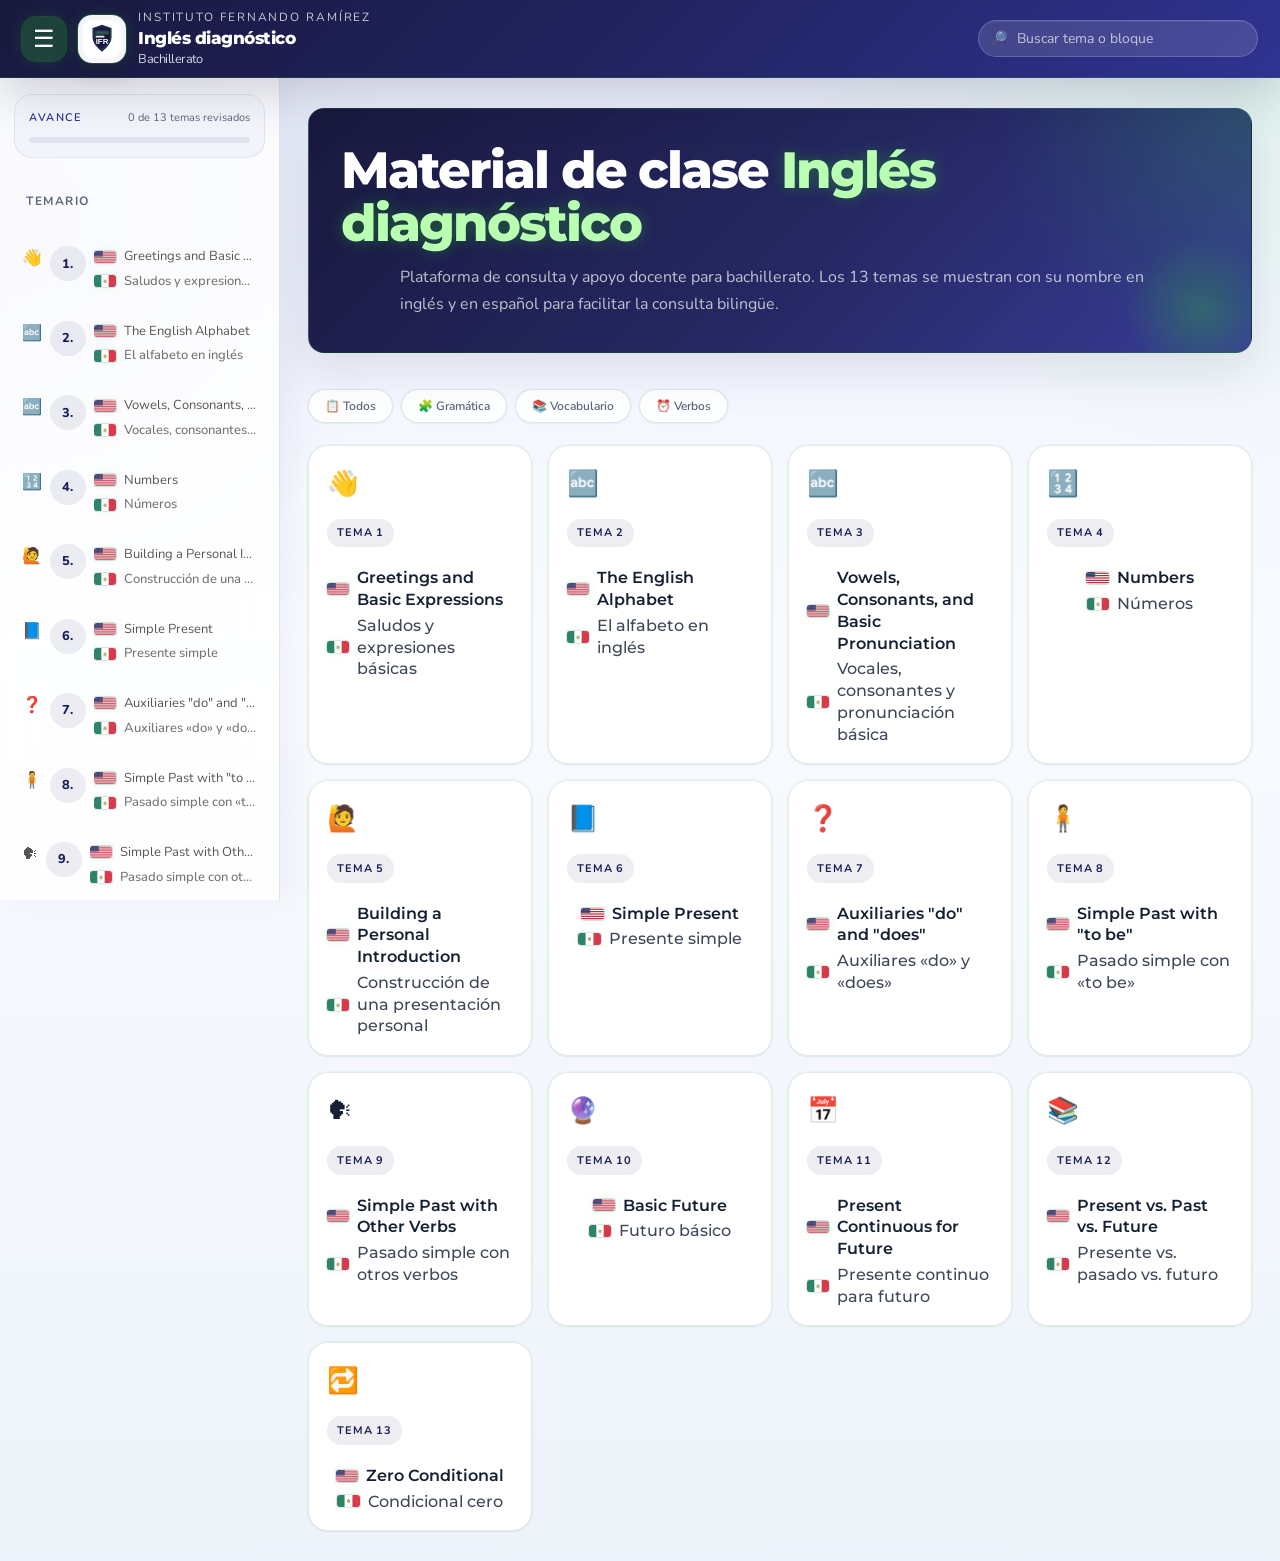
==== commit 75c83ea1: "Merge personal introduction grammar topics" ====
--- a/index.html
+++ b/index.html
@@ -1533,7 +1533,7 @@
         <div class="sidebar-progress">
             <div class="progress-head">
                 <div class="progress-label">Avance</div>
-                <div class="progress-text" id="progressText">0 de 17 temas revisados</div>
+                <div class="progress-text" id="progressText">0 de 13 temas revisados</div>
             </div>
             <div class="progress-bar">
                 <div class="progress-fill" id="progressFill"></div>
@@ -1571,92 +1571,64 @@
         
 
         <li class="sidebar-item" id="sidebar-item-5" onclick="navigateTopic(5)">
-            <span class="sidebar-icon">👤</span>
+            <span class="sidebar-icon">🙋</span>
             <span class="sidebar-number">5.</span>
-            <span class="sidebar-text">Personal pronouns 👤👥🗣️</span>
+            <span class="sidebar-text">Construcción de una presentación personal</span>
         </li>
         
 
         <li class="sidebar-item" id="sidebar-item-6" onclick="navigateTopic(6)">
-            <span class="sidebar-icon">🧍</span>
+            <span class="sidebar-icon">📘</span>
             <span class="sidebar-number">6.</span>
-            <span class="sidebar-text">Verb «to be» in the present</span>
-        </li>
-        
-
-        <li class="sidebar-item" id="sidebar-item-7" onclick="navigateTopic(7)">
-            <span class="sidebar-icon">🙋</span>
-            <span class="sidebar-number">7.</span>
-            <span class="sidebar-text">Introducing yourself in English</span>
-        </li>
-        
-
-        <li class="sidebar-item" id="sidebar-item-8" onclick="navigateTopic(8)">
-            <span class="sidebar-icon">📚</span>
-            <span class="sidebar-number">8.</span>
-            <span class="sidebar-text">Singular and plural nouns</span>
-        </li>
-        
-
-        <li class="sidebar-item" id="sidebar-item-9" onclick="navigateTopic(9)">
-            <span class="sidebar-icon">🧠</span>
-            <span class="sidebar-number">9.</span>
-            <span class="sidebar-text">Infinitives and gerunds</span>
-        </li>
-        
-
-        <li class="sidebar-item" id="sidebar-item-10" onclick="navigateTopic(10)">
-            <span class="sidebar-icon">📘</span>
-            <span class="sidebar-number">10.</span>
             <span class="sidebar-text">Simple present</span>
         </li>
         
 
-        <li class="sidebar-item" id="sidebar-item-11" onclick="navigateTopic(11)">
+        <li class="sidebar-item" id="sidebar-item-7" onclick="navigateTopic(7)">
             <span class="sidebar-icon">❓</span>
-            <span class="sidebar-number">11.</span>
+            <span class="sidebar-number">7.</span>
             <span class="sidebar-text">Auxiliaries «do» and «does»</span>
         </li>
         
 
-        <li class="sidebar-item" id="sidebar-item-12" onclick="navigateTopic(12)">
+        <li class="sidebar-item" id="sidebar-item-8" onclick="navigateTopic(8)">
             <span class="sidebar-icon">🧍</span>
-            <span class="sidebar-number">12.</span>
+            <span class="sidebar-number">8.</span>
             <span class="sidebar-text">Simple past with «to be»</span>
         </li>
         
 
-        <li class="sidebar-item" id="sidebar-item-13" onclick="navigateTopic(13)">
+        <li class="sidebar-item" id="sidebar-item-9" onclick="navigateTopic(9)">
             <span class="sidebar-icon">🗣</span>
-            <span class="sidebar-number">13.</span>
+            <span class="sidebar-number">9.</span>
             <span class="sidebar-text">Simple past with other verbs</span>
         </li>
         
 
-        <li class="sidebar-item" id="sidebar-item-14" onclick="navigateTopic(14)">
+        <li class="sidebar-item" id="sidebar-item-10" onclick="navigateTopic(10)">
             <span class="sidebar-icon">🔮</span>
-            <span class="sidebar-number">14.</span>
+            <span class="sidebar-number">10.</span>
             <span class="sidebar-text">Basic future</span>
         </li>
         
 
-        <li class="sidebar-item" id="sidebar-item-15" onclick="navigateTopic(15)">
+        <li class="sidebar-item" id="sidebar-item-11" onclick="navigateTopic(11)">
             <span class="sidebar-icon">📅</span>
-            <span class="sidebar-number">15.</span>
+            <span class="sidebar-number">11.</span>
             <span class="sidebar-text">Present continuous for future</span>
         </li>
         
 
-        <li class="sidebar-item" id="sidebar-item-16" onclick="navigateTopic(16)">
+        <li class="sidebar-item" id="sidebar-item-12" onclick="navigateTopic(12)">
             <span class="sidebar-icon">📚</span>
-            <span class="sidebar-number">16.</span>
+            <span class="sidebar-number">12.</span>
             <span class="sidebar-text">Present vs. past vs. future</span>
         </li>
         
 
-        <li class="sidebar-item" id="sidebar-item-17" onclick="navigateTopic(17)">
+        <li class="sidebar-item" id="sidebar-item-13" onclick="navigateTopic(13)">
             <span class="sidebar-icon">🔁</span>
-            <span class="sidebar-number">17.</span>
+            <span class="sidebar-number">13.</span>
             <span class="sidebar-text">Zero Conditional</span>
         </li>
         
@@ -1669,7 +1641,7 @@
         <div class="home-page" id="homePage">
             <div class="home-hero">
                 <h1>Material de clase <span class="hero-accent">Inglés diagnóstico</span></h1>
-                <p>Plataforma de consulta y apoyo docente para bachillerato. Los 17 temas se muestran con su nombre en inglés y en español para facilitar la consulta bilingüe.</p>
+                <p>Plataforma de consulta y apoyo docente para bachillerato. Los 13 temas se muestran con su nombre en inglés y en español para facilitar la consulta bilingüe.</p>
             </div>
             
             <div class="quick-filters">
@@ -1710,92 +1682,64 @@
         
 
         <div class="home-card" onclick="navigateTopic(5)">
-            <div class="home-card-icon">👤</div>
+            <div class="home-card-icon">🙋</div>
             <div class="home-card-number">Tema 5</div>
-            <div class="home-card-title">Personal pronouns 👤👥🗣️</div>
+            <div class="home-card-title">Building a Personal Introduction / Construcción de una presentación personal</div>
         </div>
         
 
         <div class="home-card" onclick="navigateTopic(6)">
+            <div class="home-card-icon">📘</div>
+            <div class="home-card-number">Tema 6</div>
+            <div class="home-card-title">Simple present / Presente simple ⏰📘🗣️</div>
+        </div>
+        
+
+        <div class="home-card" onclick="navigateTopic(7)">
+            <div class="home-card-icon">❓</div>
+            <div class="home-card-number">Tema 7</div>
+            <div class="home-card-title">Auxiliaries «do» and «does» / Auxiliares «do» y «does»</div>
+        </div>
+        
+
+        <div class="home-card" onclick="navigateTopic(8)">
             <div class="home-card-icon">🧍</div>
-            <div class="home-card-number">Tema 6</div>
-            <div class="home-card-title">Verb «to be» in the present / Verbo «to be» en presente</div>
-        </div>
-        
-
-        <div class="home-card" onclick="navigateTopic(7)">
-            <div class="home-card-icon">🙋</div>
-            <div class="home-card-number">Tema 7</div>
-            <div class="home-card-title">Introducing yourself in English / Presentarse en inglés 🙋‍♂️🗣️</div>
-        </div>
-        
-
-        <div class="home-card" onclick="navigateTopic(8)">
+            <div class="home-card-number">Tema 8</div>
+            <div class="home-card-title">Simple past with «to be» / Pasado simple con «to be» ⏳</div>
+        </div>
+        
+
+        <div class="home-card" onclick="navigateTopic(9)">
+            <div class="home-card-icon">🗣</div>
+            <div class="home-card-number">Tema 9</div>
+            <div class="home-card-title">Simple past with other verbs / Pasado simple con otros verbos ⏳🗣️</div>
+        </div>
+        
+
+        <div class="home-card" onclick="navigateTopic(10)">
+            <div class="home-card-icon">🔮</div>
+            <div class="home-card-number">Tema 10</div>
+            <div class="home-card-title">Basic future / Futuro básico 🔮📅🗣️</div>
+        </div>
+        
+
+        <div class="home-card" onclick="navigateTopic(11)">
+            <div class="home-card-icon">📅</div>
+            <div class="home-card-number">Tema 11</div>
+            <div class="home-card-title">Present continuous for future / Presente continuo para futuro 📅🗣️⏳</div>
+        </div>
+        
+
+        <div class="home-card" onclick="navigateTopic(12)">
             <div class="home-card-icon">📚</div>
-            <div class="home-card-number">Tema 8</div>
-            <div class="home-card-title">Singular and plural nouns / Sustantivos en singular y plural</div>
-        </div>
-        
-
-        <div class="home-card" onclick="navigateTopic(9)">
-            <div class="home-card-icon">🧠</div>
-            <div class="home-card-number">Tema 9</div>
-            <div class="home-card-title">Infinitives and gerunds / Infinitivos y gerundios 🧠🗣️✍️</div>
-        </div>
-        
-
-        <div class="home-card" onclick="navigateTopic(10)">
-            <div class="home-card-icon">📘</div>
-            <div class="home-card-number">Tema 10</div>
-            <div class="home-card-title">Simple present / Presente simple ⏰📘🗣️</div>
-        </div>
-        
-
-        <div class="home-card" onclick="navigateTopic(11)">
-            <div class="home-card-icon">❓</div>
-            <div class="home-card-number">Tema 11</div>
-            <div class="home-card-title">Auxiliaries «do» and «does» / Auxiliares «do» y «does»</div>
-        </div>
-        
-
-        <div class="home-card" onclick="navigateTopic(12)">
-            <div class="home-card-icon">🧍</div>
             <div class="home-card-number">Tema 12</div>
-            <div class="home-card-title">Simple past with «to be» / Pasado simple con «to be» ⏳</div>
+            <div class="home-card-title">Present vs. past vs. future / Presente vs. pasado vs. futuro ⏰</div>
         </div>
         
 
         <div class="home-card" onclick="navigateTopic(13)">
-            <div class="home-card-icon">🗣</div>
+            <div class="home-card-icon">🔁</div>
             <div class="home-card-number">Tema 13</div>
-            <div class="home-card-title">Simple past with other verbs / Pasado simple con otros verbos ⏳🗣️</div>
-        </div>
-        
-
-        <div class="home-card" onclick="navigateTopic(14)">
-            <div class="home-card-icon">🔮</div>
-            <div class="home-card-number">Tema 14</div>
-            <div class="home-card-title">Basic future / Futuro básico 🔮📅🗣️</div>
-        </div>
-        
-
-        <div class="home-card" onclick="navigateTopic(15)">
-            <div class="home-card-icon">📅</div>
-            <div class="home-card-number">Tema 15</div>
-            <div class="home-card-title">Present continuous for future / Presente continuo para futuro 📅🗣️⏳</div>
-        </div>
-        
-
-        <div class="home-card" onclick="navigateTopic(16)">
-            <div class="home-card-icon">📚</div>
-            <div class="home-card-number">Tema 16</div>
-            <div class="home-card-title">Present vs. past vs. future / Presente vs. pasado vs. futuro ⏰</div>
-        </div>
-        
-
-        <div class="home-card" onclick="navigateTopic(17)">
-            <div class="home-card-icon">🔁</div>
-            <div class="home-card-number">Tema 17</div>
             <div class="home-card-title">Zero Conditional / Zero Conditional</div>
         </div>
         
@@ -3251,373 +3195,420 @@
 
     <div class="topic-page" id="topic-5" style="display:none;">
         <div class="topic-header">
-            <div class="topic-icon">👤</div>
+            <div class="topic-icon">🙋</div>
             <div class="topic-header-text">
                 <span class="topic-number">Tema 5</span>
-                <h2 class="topic-title">Personal pronouns 👤👥🗣️</h2>
+                <h2 class="topic-title topic5-audio-source">Building a Personal Introduction / Construcción de una presentación personal</h2>
             </div>
         </div>
         <div class="topic-content">
-            
+
     <div class="content-card explanation-card" id="topic-5-5-1">
         <div class="card-label"><span class="card-icon">📖</span> Explicación</div>
-        <h3 class="card-title">Explanation of the topic / Explicación del tema</h3>
-        <div class="card-body">
-            <div class="content-line en-text"><span class="lang-flag lang-flag-us" aria-hidden="true"></span> Personal pronouns are basic words used to refer to people, animals, things, or groups without repeating the noun again and again. They are one of the first grammar topics students need because they appear in almost every simple sentence in English. 👤</div>
-<div class="content-line es-text"><span class="lang-flag lang-flag-mx" aria-hidden="true"></span> Los pronombres personales son vocablos fundamentales que permiten referirse a personas, animales, objetos o colectivos evitando la repetición constante de sustantivos. Constituyen uno de los primeros eslabones gramaticales, ya que están presentes en la gran mayoría de las estructuras oracionales del inglés. 👤</div>
-<div class="content-line en-text"><span class="lang-flag lang-flag-us" aria-hidden="true"></span> This topic helps students understand who performs the action in a sentence. It also helps them build short statements, questions, and answers with better order and clarity. 🧠</div>
-<div class="content-line es-text"><span class="lang-flag lang-flag-mx" aria-hidden="true"></span> Este tema es clave para identificar al agente que realiza la acción dentro de una frase. Asimismo, facilita la construcción de enunciados, interrogantes y respuestas breves con una estructura mucho más organizada y comprensible. 🧠</div>
-<div class="content-line en-text"><span class="lang-flag lang-flag-us" aria-hidden="true"></span> As a diagnostic topic, personal pronouns are useful because they show whether students already understand basic sentence structure and whether they can connect the correct pronoun with the correct verb form. 🔎</div>
-<div class="content-line es-text"><span class="lang-flag lang-flag-mx" aria-hidden="true"></span> En su faceta de diagnóstico, los pronombres personales permiten evaluar si el estudiante comprende la sintaxis básica y si es capaz de vincular cada pronombre con su conjugación verbal correspondiente. 🔎</div>
-<hr class="section-divider">
-        </div>
-    </div>
-    
+        <h3 class="card-title">How the five topics work together / Cómo se relacionan los cinco temas</h3>
+        <div class="card-body">
+            <div class="content-line en-text"><span class="lang-flag lang-flag-us" aria-hidden="true"></span> A personal introduction is built from several connected parts of English. Personal pronouns identify the subject, the verb to be connects the subject with personal information, nouns name people and things, and verb patterns express activities, interests, wishes, and plans.</div>
+            <div class="content-line es-text"><span class="lang-flag lang-flag-mx" aria-hidden="true"></span> Una presentación personal se construye con varias partes relacionadas del inglés. Los pronombres personales identifican al sujeto, el verbo «to be» une al sujeto con información personal, los sustantivos nombran personas y objetos, y los patrones verbales expresan actividades, intereses, deseos y planes.</div>
+            <div class="content-line en-text"><span class="lang-flag lang-flag-us" aria-hidden="true"></span> These elements do not function as isolated lists. They work together in complete sentences such as I am a student, I have two brothers, I enjoy reading, and I want to study engineering.</div>
+            <div class="content-line es-text"><span class="lang-flag lang-flag-mx" aria-hidden="true"></span> Estos elementos no funcionan como listas aisladas. Se relacionan en oraciones completas como «I am a student», «I have two brothers», «I enjoy reading» y «I want to study engineering».</div>
+            <div class="content-line en-text"><span class="lang-flag lang-flag-us" aria-hidden="true"></span> The purpose of this topic is to explain why each form is used and how the forms combine in a clear, accurate, and natural introduction.</div>
+            <div class="content-line es-text"><span class="lang-flag lang-flag-mx" aria-hidden="true"></span> El propósito de este tema es explicar por qué se usa cada forma y cómo se combinan para crear una presentación clara, correcta y natural.</div>
+        </div>
+    </div>
 
     <div class="content-card purpose-card" id="topic-5-5-2">
-        <div class="card-label"><span class="card-icon">🎯</span> Para qué sirve</div>
-        <h3 class="card-title">What this topic is for / Para qué sirve este tema 🎯</h3>
-        <div class="card-body">
-            <div class="content-line en-text"><span class="lang-flag lang-flag-us" aria-hidden="true"></span> This topic is used to identify the subject of the sentence.</div>
-<div class="content-line es-text"><span class="lang-flag lang-flag-mx" aria-hidden="true"></span> Este tema resulta indispensable para localizar e identificar correctamente al sujeto dentro de cualquier oración.</div>
-<div class="content-line en-text"><span class="lang-flag lang-flag-us" aria-hidden="true"></span> It helps students speak and write in a shorter, more natural way.</div>
-<div class="content-line es-text"><span class="lang-flag lang-flag-mx" aria-hidden="true"></span> Su dominio permite que el alumno se comunique, tanto de forma oral como escrita, con mayor concisión y fluidez natural.</div>
-<div class="content-line en-text"><span class="lang-flag lang-flag-us" aria-hidden="true"></span> English speakers use personal pronouns all the time in conversation, presentations, descriptions, and everyday communication. 💬</div>
-<div class="content-line es-text"><span class="lang-flag lang-flag-mx" aria-hidden="true"></span> Los hablantes nativos de inglés emplean los pronombres de manera ininterrumpida en diálogos, presentaciones, descripciones detalladas y en la interacción diaria. 💬</div>
-<hr class="section-divider">
-        </div>
-    </div>
-    
+        <div class="card-label"><span class="card-icon">🎯</span> Propósito</div>
+        <h3 class="card-title">Learning goals / Propósitos de aprendizaje</h3>
+        <div class="card-body">
+            <div class="content-line en-text"><span class="lang-flag lang-flag-us" aria-hidden="true"></span> By the end of this topic, students should be able to identify the subject of a sentence and select the correct present form of the verb to be.</div>
+            <div class="content-line es-text"><span class="lang-flag lang-flag-mx" aria-hidden="true"></span> Al finalizar el tema, el alumno debe identificar el sujeto de una oración y seleccionar la forma correcta del verbo «to be» en presente.</div>
+            <div class="content-line en-text"><span class="lang-flag lang-flag-us" aria-hidden="true"></span> Students should also be able to give their name, age, place of origin, nationality, occupation, additional activities, personal information, interests, and goals.</div>
+            <div class="content-line es-text"><span class="lang-flag lang-flag-mx" aria-hidden="true"></span> También debe comunicar su nombre, edad, lugar de origen, nacionalidad, ocupación, actividades adicionales, información personal, intereses y metas.</div>
+            <div class="content-line en-text"><span class="lang-flag lang-flag-us" aria-hidden="true"></span> The final goal is to connect short sentences into one coherent written and oral presentation without losing grammatical accuracy.</div>
+            <div class="content-line es-text"><span class="lang-flag lang-flag-mx" aria-hidden="true"></span> El propósito final consiste en unir oraciones breves en una presentación oral y escrita con continuidad y corrección gramatical.</div>
+        </div>
+    </div>
 
     <div class="content-card structure-card" id="topic-5-5-3">
-        <div class="card-label"><span class="card-icon">🧩</span> Estructura</div>
-        <h3 class="card-title">Personal pronouns / Pronombres personales 🔡</h3>
-        <div class="card-body">
-            <h4 class="subsection-header">A) Singular pronouns / Pronombres en singular</h4>
-<div class="content-line en-text"><span class="lang-flag lang-flag-us" aria-hidden="true"></span> I</div>
-<div class="pronunciation-line">🔊 <em>ai</em></div>
-<div class="content-line es-text"><span class="lang-flag lang-flag-mx" aria-hidden="true"></span> Yo</div>
-<div class="content-line en-text"><span class="lang-flag lang-flag-us" aria-hidden="true"></span> You</div>
-<div class="pronunciation-line">🔊 <em>iu</em></div>
-<div class="content-line es-text"><span class="lang-flag lang-flag-mx" aria-hidden="true"></span> Tú / usted</div>
-<div class="content-line en-text"><span class="lang-flag lang-flag-us" aria-hidden="true"></span> He</div>
-<div class="pronunciation-line">🔊 <em>jíi</em></div>
-<div class="content-line es-text"><span class="lang-flag lang-flag-mx" aria-hidden="true"></span> Él</div>
-<div class="content-line en-text"><span class="lang-flag lang-flag-us" aria-hidden="true"></span> She</div>
-<div class="pronunciation-line">🔊 <em>shíi</em></div>
-<div class="content-line es-text"><span class="lang-flag lang-flag-mx" aria-hidden="true"></span> Ella</div>
-<div class="content-line en-text"><span class="lang-flag lang-flag-us" aria-hidden="true"></span> It</div>
-<div class="pronunciation-line">🔊 <em>it</em></div>
-<div class="content-line es-text"><span class="lang-flag lang-flag-mx" aria-hidden="true"></span> Eso / Aquello (referido a objetos, animales o situaciones).</div>
-<h4 class="subsection-header">B) Plural pronouns / Pronombres en plural</h4>
-<div class="content-line en-text"><span class="lang-flag lang-flag-us" aria-hidden="true"></span> We</div>
-<div class="pronunciation-line">🔊 <em>uíi</em></div>
-<div class="content-line es-text"><span class="lang-flag lang-flag-mx" aria-hidden="true"></span> Nosotros / nosotras</div>
-<div class="content-line en-text"><span class="lang-flag lang-flag-us" aria-hidden="true"></span> You</div>
-<div class="pronunciation-line">🔊 <em>iu</em></div>
-<div class="content-line es-text"><span class="lang-flag lang-flag-mx" aria-hidden="true"></span> Ustedes</div>
-<div class="content-line en-text"><span class="lang-flag lang-flag-us" aria-hidden="true"></span> They</div>
-<div class="pronunciation-line">🔊 <em>déi</em></div>
-<div class="content-line es-text"><span class="lang-flag lang-flag-mx" aria-hidden="true"></span> Ellos / ellas</div>
-<hr class="section-divider">
-        </div>
-    </div>
-    
+        <div class="card-label"><span class="card-icon">🧩</span> Base de la oración</div>
+        <h3 class="card-title">Where the structure begins / Dónde comienza la estructura</h3>
+        <div class="card-body">
+            <div class="content-line en-text"><span class="lang-flag lang-flag-us" aria-hidden="true"></span> A basic English statement normally needs an explicit subject and a verb. The most useful starting pattern is: Subject + Verb + Complement.</div>
+            <div class="content-line es-text"><span class="lang-flag lang-flag-mx" aria-hidden="true"></span> Una afirmación básica en inglés normalmente necesita un sujeto explícito y un verbo. El patrón inicial más útil es: sujeto + verbo + complemento.</div>
+            <div class="pronunciation-line"><strong>Subject + Verb + Complement</strong></div>
+            <div class="content-line en-text"><span class="lang-flag lang-flag-us" aria-hidden="true"></span> I am a student. The subject is I, the verb is am, and the complement is a student.</div>
+            <div class="content-line es-text"><span class="lang-flag lang-flag-mx" aria-hidden="true"></span> «I am a student». El sujeto es «I», el verbo es «am» y el complemento es «a student».</div>
+            <div class="content-line en-text"><span class="lang-flag lang-flag-us" aria-hidden="true"></span> I enjoy reading. The subject is I, the verb that controls the pattern is enjoy, and reading names the activity.</div>
+            <div class="content-line es-text"><span class="lang-flag lang-flag-mx" aria-hidden="true"></span> «I enjoy reading». El sujeto es «I», el verbo que determina el patrón es «enjoy» y «reading» nombra la actividad.</div>
+            <div class="content-line en-text"><span class="lang-flag lang-flag-us" aria-hidden="true"></span> Spanish can omit a subject when the verb ending identifies the person. Basic English normally keeps the subject: I am from Puebla, not Am from Puebla.</div>
+            <div class="content-line es-text"><span class="lang-flag lang-flag-mx" aria-hidden="true"></span> En español puede omitirse el sujeto cuando la terminación verbal identifica a la persona. En inglés básico el sujeto normalmente se conserva: «I am from Puebla», no «Am from Puebla».</div>
+        </div>
+    </div>
 
     <div class="content-card structure-card" id="topic-5-5-4">
-        <div class="card-label"><span class="card-icon">🧩</span> Estructura</div>
-        <h3 class="card-title">Basic meaning of each pronoun / Sentido básico de cada pronombre 🧩</h3>
-        <div class="card-body">
-            <div class="content-line en-text"><span class="lang-flag lang-flag-us" aria-hidden="true"></span> I is used when the speaker talks about himself or herself.</div>
-<div class="pronunciation-line">🔊 <em>ai is iúsd uen de spíiker toks abáut jimsélf or jersélf</em></div>
-<div class="content-line es-text"><span class="lang-flag lang-flag-mx" aria-hidden="true"></span> El pronombre «I» se emplea exclusivamente cuando el hablante se refiere a su propia persona.</div>
-<div class="content-line en-text"><span class="lang-flag lang-flag-us" aria-hidden="true"></span> You is used for the person you are speaking to.</div>
-<div class="pronunciation-line">🔊 <em>iu is iúsd for de pérson yu ar اسپíikin tu</em></div>
-<div class="content-line es-text"><span class="lang-flag lang-flag-mx" aria-hidden="true"></span> El pronombre «You» se utiliza para dirigirse directamente al interlocutor.</div>
-<div class="content-line en-text"><span class="lang-flag lang-flag-us" aria-hidden="true"></span> He is used for one male person.</div>
-<div class="pronunciation-line">🔊 <em>jíi is iúsd for uan میل pérson</em></div>
-<div class="content-line es-text"><span class="lang-flag lang-flag-mx" aria-hidden="true"></span> El pronombre «He» se utiliza para hace (Indica retroceso temporal).r referencia a una persona del sexo masculino.</div>
-<div class="content-line en-text"><span class="lang-flag lang-flag-us" aria-hidden="true"></span> She is used for one female person.</div>
-<div class="pronunciation-line">🔊 <em>shíi is iúsd for uan fímeil pérson</em></div>
-<div class="content-line es-text"><span class="lang-flag lang-flag-mx" aria-hidden="true"></span> El pronombre «She» se emplea específicamente para referirse a una persona del sexo femenino.</div>
-<div class="content-line en-text"><span class="lang-flag lang-flag-us" aria-hidden="true"></span> It is used for one thing, one animal, or one idea.</div>
-<div class="pronunciation-line">🔊 <em>it is iúsd for uan zing, uan ánimal, or uan aidía</em></div>
-<div class="content-line es-text"><span class="lang-flag lang-flag-mx" aria-hidden="true"></span> El pronombre «It» se utiliza para designar un objeto, un animal, un concepto o una idea abstracta.</div>
-<div class="content-line en-text"><span class="lang-flag lang-flag-us" aria-hidden="true"></span> We is used for the speaker plus another person or other people.</div>
-<div class="pronunciation-line">🔊 <em>uíi is iúsd for de spíiker plus anóder pérson or óder pípol</em></div>
-<div class="content-line es-text"><span class="lang-flag lang-flag-mx" aria-hidden="true"></span> El pronombre «We» se utiliza cuando el hablante se incluye a sí mismo junto con una o más personas.</div>
-<div class="content-line en-text"><span class="lang-flag lang-flag-us" aria-hidden="true"></span> They is used for two or more people, animals, or things.</div>
-<div class="pronunciation-line">🔊 <em>déi is iúsd for tú or mor pípol, ánimalz, or zings</em></div>
-<div class="content-line es-text"><span class="lang-flag lang-flag-mx" aria-hidden="true"></span> El pronombre «They» se emplea para referirse a un grupo plural (dos o más) de personas, animales u objetos.</div>
-<hr class="section-divider">
-        </div>
-    </div>
-    
+        <div class="card-label"><span class="card-icon">👥</span> Pronombres</div>
+        <h3 class="card-title">Personal subject pronouns / Pronombres personales de sujeto</h3>
+        <div class="card-body">
+            <h4 class="subsection-header">Singular pronouns / Pronombres en singular</h4>
+            <div class="content-line en-text"><span class="lang-flag lang-flag-us" aria-hidden="true"></span> The pronoun I identifies the speaker. The pronoun you identifies the person who is listening. He refers to a male person, she to a female person, and it to a thing, place, idea, or animal when its sex is not identified. A known animal can be he or she.</div>
+            <div class="content-line es-text"><span class="lang-flag lang-flag-mx" aria-hidden="true"></span> «I» se refiere a quien habla. «You» se refiere a quien escucha. «He» se usa para una persona de género masculino, «she» para una persona de género femenino e «it» para un objeto, lugar, idea o animal cuando no se identifica su sexo. Un animal conocido puede recibir «he» o «she».</div>
+            <div class="pronunciation-line"><strong>I · you · he · she · it</strong></div>
+            <h4 class="subsection-header">Plural pronouns / Pronombres en plural</h4>
+            <div class="content-line en-text"><span class="lang-flag lang-flag-us" aria-hidden="true"></span> The pronoun we includes the speaker and one or more people. The pronoun you can refer to one person or several people. The pronoun they usually refers to two or more people, animals, things, or ideas, but it can also refer to one person when the gender is unknown or when that person uses they.</div>
+            <div class="content-line es-text"><span class="lang-flag lang-flag-mx" aria-hidden="true"></span> «We» incluye a quien habla y a una o más personas. «You» puede referirse a una persona o a varias. «They» normalmente se refiere a dos o más personas, animales, objetos o ideas. También puede referirse a una persona cuando se desconoce su género o cuando esa persona usa «they».</div>
+            <div class="pronunciation-line"><strong>we · you · they</strong></div>
+            <h4 class="subsection-header">Pronoun agreement / Concordancia del pronombre</h4>
+            <div class="content-line en-text"><span class="lang-flag lang-flag-us" aria-hidden="true"></span> The pronoun controls the verb form. I goes with am, he, she, and it go with is, and you, we, and they go with are.</div>
+            <div class="content-line es-text"><span class="lang-flag lang-flag-mx" aria-hidden="true"></span> El pronombre determina la forma verbal. «I» se relaciona con «am»; «he», «she» e «it», con «is»; y «you», «we» y «they», con «are».</div>
+        </div>
+    </div>
 
     <div class="content-card structure-card" id="topic-5-5-5">
-        <div class="card-label"><span class="card-icon">🧩</span> Estructura</div>
-        <h3 class="card-title">Relation between pronoun and verb / Relación entre pronombre y verbo 🔗</h3>
-        <div class="card-body">
-            <div class="content-line en-text"><span class="lang-flag lang-flag-us" aria-hidden="true"></span> In English, the pronoun and the verb must match correctly.</div>
-<div class="pronunciation-line">🔊 <em>in ínglish, de pronáun and de vérb mast match coréctli</em></div>
-<div class="content-line es-text"><span class="lang-flag lang-flag-mx" aria-hidden="true"></span> En el idioma inglés, es estrictamente necesario que exista concordancia gramatical entre el pronombre y el verbo.</div>
-<div class="content-line en-text"><span class="lang-flag lang-flag-us" aria-hidden="true"></span> This means the subject changes the form of the verb in some cases.</div>
-<div class="pronunciation-line">🔊 <em>dis míns de sóbject chéinchis de form ov de vérb in sam kéisis</em></div>
-<div class="content-line es-text"><span class="lang-flag lang-flag-mx" aria-hidden="true"></span> Lo anterior implica que, dependiendo del sujeto, la morfología del verbo puede experimentar cambios en ciertas conjugaciones.</div>
-<div class="content-line en-text"><span class="lang-flag lang-flag-us" aria-hidden="true"></span> At a basic level, students first notice this clearly with the verb to be and later with simple present verbs.</div>
-<div class="pronunciation-line">🔊 <em>at a béisik lével, stiúdents férst nóutis dis clírli uiz de vérb tu bíi and léiter uiz símpol prézent vérbs</em></div>
-<div class="content-line es-text"><span class="lang-flag lang-flag-mx" aria-hidden="true"></span> A nivel inicial, este fenómeno se analiza primeramente con el verbo «to be» y, de manera posterior, se profundiza con los verbos en presente simple.</div>
-<h4 class="subsection-header">A) Pronouns with the verb to be / Pronombres con el verbo to be</h4>
-<div class="content-line en-text"><span class="lang-flag lang-flag-us" aria-hidden="true"></span> I am</div>
-<div class="pronunciation-line">🔊 <em>ai am</em></div>
-<div class="content-line es-text"><span class="lang-flag lang-flag-mx" aria-hidden="true"></span> Yo soy / yo estoy</div>
-<div class="content-line en-text"><span class="lang-flag lang-flag-us" aria-hidden="true"></span> You are</div>
-<div class="pronunciation-line">🔊 <em>iu ar</em></div>
-<div class="content-line es-text"><span class="lang-flag lang-flag-mx" aria-hidden="true"></span> Tú eres / tú estás / usted es / usted está / ustedes son / ustedes están</div>
-<div class="content-line en-text"><span class="lang-flag lang-flag-us" aria-hidden="true"></span> He is</div>
-<div class="pronunciation-line">🔊 <em>jíi is</em></div>
-<div class="content-line es-text"><span class="lang-flag lang-flag-mx" aria-hidden="true"></span> Él es / él está</div>
-<div class="content-line en-text"><span class="lang-flag lang-flag-us" aria-hidden="true"></span> She is</div>
-<div class="pronunciation-line">🔊 <em>shíi is</em></div>
-<div class="content-line es-text"><span class="lang-flag lang-flag-mx" aria-hidden="true"></span> Ella es / ella está</div>
-<div class="content-line en-text"><span class="lang-flag lang-flag-us" aria-hidden="true"></span> It is</div>
-<div class="pronunciation-line">🔊 <em>it is</em></div>
-<div class="content-line es-text"><span class="lang-flag lang-flag-mx" aria-hidden="true"></span> Eso es o eso está (referido a objetos o situaciones).</div>
-<div class="content-line en-text"><span class="lang-flag lang-flag-us" aria-hidden="true"></span> We are</div>
-<div class="pronunciation-line">🔊 <em>uíi ar</em></div>
-<div class="content-line es-text"><span class="lang-flag lang-flag-mx" aria-hidden="true"></span> Nosotros somos / nosotros estamos</div>
-<div class="content-line en-text"><span class="lang-flag lang-flag-us" aria-hidden="true"></span> They are</div>
-<div class="pronunciation-line">🔊 <em>déi ar</em></div>
-<div class="content-line es-text"><span class="lang-flag lang-flag-mx" aria-hidden="true"></span> Ellos/ellas son, o ellos/ellas están.</div>
-<h4 class="subsection-header">B) Pronouns with a simple verb / Pronombres con un verbo simple</h4>
-<div class="content-line en-text"><span class="lang-flag lang-flag-us" aria-hidden="true"></span> I work</div>
-<div class="pronunciation-line">🔊 <em>ai uórk</em></div>
-<div class="content-line es-text"><span class="lang-flag lang-flag-mx" aria-hidden="true"></span> Yo trabajo</div>
-<div class="content-line en-text"><span class="lang-flag lang-flag-us" aria-hidden="true"></span> You work</div>
-<div class="pronunciation-line">🔊 <em>iu uórk</em></div>
-<div class="content-line es-text"><span class="lang-flag lang-flag-mx" aria-hidden="true"></span> Tú trabajas / ustedes trabajan</div>
-<div class="content-line en-text"><span class="lang-flag lang-flag-us" aria-hidden="true"></span> He works</div>
-<div class="pronunciation-line">🔊 <em>jíi uórks</em></div>
-<div class="content-line es-text"><span class="lang-flag lang-flag-mx" aria-hidden="true"></span> Él trabaja</div>
-<div class="content-line en-text"><span class="lang-flag lang-flag-us" aria-hidden="true"></span> She works</div>
-<div class="pronunciation-line">🔊 <em>shíi uórks</em></div>
-<div class="content-line es-text"><span class="lang-flag lang-flag-mx" aria-hidden="true"></span> Ella trabaja</div>
-<div class="content-line en-text"><span class="lang-flag lang-flag-us" aria-hidden="true"></span> It works</div>
-<div class="pronunciation-line">🔊 <em>it uórks</em></div>
-<div class="content-line es-text"><span class="lang-flag lang-flag-mx" aria-hidden="true"></span> Eso funciona (o trabaja).</div>
-<div class="content-line en-text"><span class="lang-flag lang-flag-us" aria-hidden="true"></span> We work</div>
-<div class="pronunciation-line">🔊 <em>uíi uórk</em></div>
-<div class="content-line es-text"><span class="lang-flag lang-flag-mx" aria-hidden="true"></span> Nosotros trabajamos</div>
-<div class="content-line en-text"><span class="lang-flag lang-flag-us" aria-hidden="true"></span> They work</div>
-<div class="pronunciation-line">🔊 <em>déi uórk</em></div>
-<div class="content-line es-text"><span class="lang-flag lang-flag-mx" aria-hidden="true"></span> Ellos o ellas trabajan.</div>
-<div class="content-line en-text"><span class="lang-flag lang-flag-us" aria-hidden="true"></span> Students must notice that he, she, and it often add final s in the simple present.</div>
-<div class="pronunciation-line">🔊 <em>stiúdents mast nóutis dat jíi, shíi, and it óften ad fáinal es in de símpol prézent</em></div>
-<div class="content-line es-text"><span class="lang-flag lang-flag-mx" aria-hidden="true"></span> Es fundamental que el alumno perciba que, al utilizar la tercera persona del singular («he», «she», «it»), los verbos suelen requerir la adición de una «s» final en el presente simple.</div>
-<hr class="section-divider">
-        </div>
-    </div>
-    
-
-    <div class="content-card usage-card" id="topic-5-5-6">
-        <div class="card-label"><span class="card-icon">🌍</span> Uso real</div>
-        <h3 class="card-title">How English speakers usually use it / Cómo lo usan normalmente los anglohablantes 🌍</h3>
-        <div class="card-body">
-            <div class="content-line en-text"><span class="lang-flag lang-flag-us" aria-hidden="true"></span> English speakers use pronouns constantly because repeating names all the time sounds unnatural.</div>
-<div class="pronunciation-line">🔊 <em>ínglish spíikers iús pronáuns cónstantli bicós ripítin néims ol de taim sáunds annáchural</em></div>
-<div class="content-line es-text"><span class="lang-flag lang-flag-mx" aria-hidden="true"></span> Los nativos del inglés recurren constantemente a los pronombres debido a que la repetición excesiva de nombres propios resulta monótona y poco natural.</div>
-<div class="content-line en-text"><span class="lang-flag lang-flag-us" aria-hidden="true"></span> For example, instead of saying Maria is my friend. Maria is kind. Maria is from Mexico, they usually say Maria is my friend. She is kind. She is from Mexico.</div>
-<div class="pronunciation-line">🔊 <em>for egzámpl, instéd ov séiin María is mai frénd. María is kaind. María is from Méksico, déi yúshuali séi María is mai frénd. shíi is kaind. shíi is from Méksico</em></div>
-<div class="content-line es-text"><span class="lang-flag lang-flag-mx" aria-hidden="true"></span> Por ejemplo, para evitar la redundancia de mencionar a «Maria» en cada frase consecutiva, se opta por el pronombre correspondiente, logrando que el discurso sea fluido y dinámico.</div>
-<div class="content-line en-text"><span class="lang-flag lang-flag-us" aria-hidden="true"></span> This topic is basic, but if students fail here, they will make mistakes in almost every later topic. ⚠️</div>
-<div class="pronunciation-line">🔊 <em>dis tópik is béisik, bot if stiúdents féil jíar, déi uil méik mistéiks in ólmost évri léiter tópik</em></div>
-<div class="content-line es-text"><span class="lang-flag lang-flag-mx" aria-hidden="true"></span> Aunque este tema es elemental, cualquier deficiencia en su comprensión provocará errores sistemáticos en módulos gramaticales más avanzados. ⚠️</div>
-<hr class="section-divider">
-        </div>
-    </div>
-    
-
-    <div class="content-card mistakes-card" id="topic-5-5-7">
-        <div class="card-label"><span class="card-icon">⚠️</span> Errores comunes</div>
-        <h3 class="card-title">Common mistakes for Spanish speakers / Errores comunes para hispanohablantes ⚠️</h3>
-        <div class="card-body">
-            <h4 class="subsection-header">A) Omitting the pronoun</h4>
-<div class="content-line en-text"><span class="lang-flag lang-flag-us" aria-hidden="true"></span> Spanish allows hidden subjects, but English usually needs an explicit subject.</div>
-<div class="pronunciation-line">🔊 <em>اسپánish aláuz jíden sóbjects, bot ínglish yúshuali níids an explísit sóbject</em></div>
-<div class="content-line es-text"><span class="lang-flag lang-flag-mx" aria-hidden="true"></span> A diferencia del español, donde el sujeto tácito es común, en inglés la estructura gramatical exige casi siempre (Marcador de presente). la presencia explícita del sujeto.</div>
-<div class="content-line en-text"><span class="lang-flag lang-flag-us" aria-hidden="true"></span> Example: “Am happy” is incorrect. “I am happy” is correct.</div>
-<div class="pronunciation-line">🔊 <em>egzámpl: am jápi is incorréct. ai am jápi is corréct</em></div>
-<div class="content-line es-text"><span class="lang-flag lang-flag-mx" aria-hidden="true"></span> Por ejemplo: la expresión «Am happy» es gramaticalmente incorrecta; la forma adecuada es «I am happy».</div>
-<h4 class="subsection-header">B) Confusing he and she</h4>
-<div class="content-line en-text"><span class="lang-flag lang-flag-us" aria-hidden="true"></span> Students sometimes confuse he and she, especially when speaking fast.</div>
-<div class="pronunciation-line">🔊 <em>stiúdents sómtaims confiúz jíi and shíi, espéshali uen اسپíikin fast</em></div>
-<div class="content-line es-text"><span class="lang-flag lang-flag-mx" aria-hidden="true"></span> Es frecuente que el estudiante confunda los géneros de «he» y «she», especialmente durante la producción oral acelerada.</div>
-<h4 class="subsection-header">C) Using the wrong verb form</h4>
-<div class="content-line en-text"><span class="lang-flag lang-flag-us" aria-hidden="true"></span> Students often say “He work” instead of “He works”.</div>
-<div class="pronunciation-line">🔊 <em>stiúdents óften séi jíi uórk instéd ov jíi uórks</em></div>
-<div class="content-line es-text"><span class="lang-flag lang-flag-mx" aria-hidden="true"></span> Un error recurrente es omitir la conjugación de tercera persona, diciendo «He work» cuando lo correcto es «He works».</div>
-<h4 class="subsection-header">D) Confusing you singular and plural</h4>
-<div class="content-line en-text"><span class="lang-flag lang-flag-us" aria-hidden="true"></span> In English, you can mean one person or several people.</div>
-<div class="pronunciation-line">🔊 <em>in ínglish, iu can mín uan pérson or sévral pípol</em></div>
-<div class="content-line es-text"><span class="lang-flag lang-flag-mx" aria-hidden="true"></span> En inglés, el pronombre «you» cumple una función dual, pudiendo referirse tanto a un interlocutor único como a un grupo plural.</div>
-<div class="content-line en-text"><span class="lang-flag lang-flag-us" aria-hidden="true"></span> This can be confusing for Spanish speakers because Spanish distinguishes tú, usted, ustedes.</div>
-<div class="pronunciation-line">🔊 <em>dis can bi confiúzin for اسپánish spíikers bicós اسپánish distínguishes tú, usted, ustedes</em></div>
-<div class="content-line es-text"><span class="lang-flag lang-flag-mx" aria-hidden="true"></span> Esta ambigüedad puede generar dudas, dado que en español contamos con distinciones claras para «tú», «usted» y «ustedes».</div>
-<hr class="section-divider">
-        </div>
-    </div>
-    
-
-    <div class="content-card examples-card" id="topic-5-5-8">
-        <div class="card-label"><span class="card-icon">✅</span> Ejemplos guiados</div>
-        <h3 class="card-title">Three guided examples / Tres ejemplos guiados ✅</h3>
-        <div class="card-body">
-            <h4 class="subsection-header">Example 1 / Ejemplo 1</h4>
-<div class="content-line en-text"><span class="lang-flag lang-flag-us" aria-hidden="true"></span> I am a student.</div>
-
-                    <div class="audio-controls">
-                        <button class="audio-btn audio-normal" onclick="speakText('I am a student.', 1.0, this)" title="Escuchar normal">
-                            <span class="audio-icon">▶</span> Normal
-                        </button>
-                        <button class="audio-btn audio-slow" onclick="speakText('I am a student.', 0.5, this)" title="Escuchar lento 0.5x">
-                            <span class="audio-icon">🐢</span> Lento 0.5×
-                        </button>
-                    </div>
-                    
-<div class="pronunciation-line">🔊 <em>ai am a stiúdent</em></div>
-<div class="content-line es-text"><span class="lang-flag lang-flag-mx" aria-hidden="true"></span> Yo soy estudiante (identidad).</div>
-<div class="content-line en-text"><span class="lang-flag lang-flag-us" aria-hidden="true"></span> This example uses the pronoun I with the correct form am.</div>
-<div class="content-line es-text"><span class="lang-flag lang-flag-mx" aria-hidden="true"></span> En este caso, se ilustra el uso del pronombre de primera persona «I» vinculado a su forma verbal exclusiva «am».</div>
-<h4 class="subsection-header">Example 2 / Ejemplo 2</h4>
-<div class="content-line en-text"><span class="lang-flag lang-flag-us" aria-hidden="true"></span> She is my teacher.</div>
-
-                    <div class="audio-controls">
-                        <button class="audio-btn audio-normal" onclick="speakText('She is my teacher.', 1.0, this)" title="Escuchar normal">
-                            <span class="audio-icon">▶</span> Normal
-                        </button>
-                        <button class="audio-btn audio-slow" onclick="speakText('She is my teacher.', 0.5, this)" title="Escuchar lento 0.5x">
-                            <span class="audio-icon">🐢</span> Lento 0.5×
-                        </button>
-                    </div>
-                    
-<div class="pronunciation-line">🔊 <em>shíi is mai tíicher</em></div>
-<div class="content-line es-text"><span class="lang-flag lang-flag-mx" aria-hidden="true"></span> Ella es mi profesora o maestra.</div>
-<div class="content-line en-text"><span class="lang-flag lang-flag-us" aria-hidden="true"></span> This example uses she for one woman and the form is.</div>
-<div class="content-line es-text"><span class="lang-flag lang-flag-mx" aria-hidden="true"></span> Aquí se utiliza el pronombre femenino «she» junto a la conjugación de tercera persona «is».</div>
-<h4 class="subsection-header">Example 3 / Ejemplo 3</h4>
-<div class="content-line en-text"><span class="lang-flag lang-flag-us" aria-hidden="true"></span> They work in an office.</div>
-
-                    <div class="audio-controls">
-                        <button class="audio-btn audio-normal" onclick="speakText('They work in an office.', 1.0, this)" title="Escuchar normal">
-                            <span class="audio-icon">▶</span> Normal
-                        </button>
-                        <button class="audio-btn audio-slow" onclick="speakText('They work in an office.', 0.5, this)" title="Escuchar lento 0.5x">
-                            <span class="audio-icon">🐢</span> Lento 0.5×
-                        </button>
-                    </div>
-                    
-<div class="pronunciation-line">🔊 <em>déi uórk in an ófis</em></div>
-<div class="content-line es-text"><span class="lang-flag lang-flag-mx" aria-hidden="true"></span> Ellos trabajan en una oficina.</div>
-<div class="content-line en-text"><span class="lang-flag lang-flag-us" aria-hidden="true"></span> This example uses they for more than one person and the base verb work.</div>
-<div class="content-line es-text"><span class="lang-flag lang-flag-mx" aria-hidden="true"></span> Este ejemplo muestra el uso del pronombre plural «they» seguido del verbo en su forma base: «work».</div>
-<hr class="section-divider">
-        </div>
-    </div>
-    
-
-    <div class="content-card exercises-card" id="topic-5-5-9">
+        <div class="card-label"><span class="card-icon">🔤</span> Verbo «to be»</div>
+        <h3 class="card-title">The verb to be in the present / El verbo «to be» en presente</h3>
+        <div class="card-body">
+            <div class="content-line en-text"><span class="lang-flag lang-flag-us" aria-hidden="true"></span> The verb to be changes to am, is, or are in the present. It can express identity, age, origin, nationality, occupation, condition, and location.</div>
+            <div class="content-line es-text"><span class="lang-flag lang-flag-mx" aria-hidden="true"></span> El verbo «to be» cambia a «am», «is» o «are» en presente. Puede expresar identidad, edad, origen, nacionalidad, ocupación, estado y ubicación.</div>
+            <h4 class="subsection-header">Full forms and contractions / Formas completas y contracciones</h4>
+            <div class="content-line en-text"><span class="lang-flag lang-flag-us" aria-hidden="true"></span> I am = I'm. You are = you're. He is = he's. She is = she's. It is = it's. We are = we're. They are = they're.</div>
+            <div class="content-line es-text"><span class="lang-flag lang-flag-mx" aria-hidden="true"></span> En conversación y escritura informal se usan con frecuencia «I'm», «you're», «he's», «she's», «it's», «we're» y «they're». En contextos formales también pueden usarse las formas completas.</div>
+            <div class="content-line en-text"><span class="lang-flag lang-flag-us" aria-hidden="true"></span> I is and I are are incorrect. He am and they is are also incorrect because the subject and the verb do not agree.</div>
+            <div class="content-line es-text"><span class="lang-flag lang-flag-mx" aria-hidden="true"></span> «I is» e «I are» son formas incorrectas. «He am» y «they is» también son incorrectas porque no existe concordancia entre el sujeto y el verbo.</div>
+            <h4 class="subsection-header">Identity, condition, and location / Identidad, estado y ubicación</h4>
+            <div class="content-line en-text"><span class="lang-flag lang-flag-us" aria-hidden="true"></span> I am Daniel. She is a teacher. We are tired. They are at school.</div>
+            <div class="content-line es-text"><span class="lang-flag lang-flag-mx" aria-hidden="true"></span> «I am Daniel» expresa identidad; «She is a teacher», ocupación; «We are tired», estado; y «They are at school», ubicación.</div>
+        </div>
+    </div>
+
+    <div class="content-card structure-card" id="topic-5-5-6">
+        <div class="card-label"><span class="card-icon">❓</span> Formas de oración</div>
+        <h3 class="card-title">Statements, negatives, and questions / Afirmaciones, negaciones y preguntas</h3>
+        <div class="card-body">
+            <h4 class="subsection-header">Affirmative form / Forma afirmativa</h4>
+            <div class="content-line en-text"><span class="lang-flag lang-flag-us" aria-hidden="true"></span> Subject + am, is, or are + complement: I am from Oaxaca. She is a nurse. They are students.</div>
+            <div class="content-line es-text"><span class="lang-flag lang-flag-mx" aria-hidden="true"></span> Sujeto + «am», «is» o «are» + complemento: «I am from Oaxaca», «She is a nurse», «They are students».</div>
+            <h4 class="subsection-header">Negative form / Forma negativa</h4>
+            <div class="content-line en-text"><span class="lang-flag lang-flag-us" aria-hidden="true"></span> Add not after the verb: I am not tired. He is not at home. We are not late. Common contractions are isn't and aren't.</div>
+            <div class="content-line es-text"><span class="lang-flag lang-flag-mx" aria-hidden="true"></span> Se agrega «not» después del verbo: «I am not tired», «He is not at home», «We are not late». Las contracciones comunes son «isn't» y «aren't».</div>
+            <h4 class="subsection-header">Question form / Forma interrogativa</h4>
+            <div class="content-line en-text"><span class="lang-flag lang-flag-us" aria-hidden="true"></span> Place am, is, or are before the subject: Are you a student? Is she from Mexico? Are they at school?</div>
+            <div class="content-line es-text"><span class="lang-flag lang-flag-mx" aria-hidden="true"></span> «Am», «is» o «are» se colocan antes del sujeto: «Are you a student?», «Is she from Mexico?», «Are they at school?».</div>
+            <h4 class="subsection-header">Short answers / Respuestas cortas</h4>
+            <div class="content-line en-text"><span class="lang-flag lang-flag-us" aria-hidden="true"></span> Are you a student? Yes, I am. No, I'm not. Is she from Mexico? Yes, she is. No, she isn't.</div>
+            <div class="content-line es-text"><span class="lang-flag lang-flag-mx" aria-hidden="true"></span> Una respuesta corta incluye «yes» o «no», el pronombre y la forma de «to be»: «Yes, I am», «No, I'm not», «Yes, she is», «No, she isn't».</div>
+        </div>
+    </div>
+
+    <div class="content-card structure-card" id="topic-5-5-7">
+        <div class="card-label"><span class="card-icon">🙋</span> Datos personales</div>
+        <h3 class="card-title">Information in a personal introduction / Información de una presentación personal</h3>
+        <div class="card-body">
+            <h4 class="subsection-header">Name and age / Nombre y edad</h4>
+            <div class="content-line en-text"><span class="lang-flag lang-flag-us" aria-hidden="true"></span> I am Mariana. My name is Mariana. I am seventeen years old.</div>
+            <div class="content-line es-text"><span class="lang-flag lang-flag-mx" aria-hidden="true"></span> El nombre puede expresarse con «I am Mariana» o «My name is Mariana». La edad se expresa con «I am seventeen years old». En inglés no se usa «have» para decir la edad.</div>
+            <h4 class="subsection-header">Origin and nationality / Origen y nacionalidad</h4>
+            <div class="content-line en-text"><span class="lang-flag lang-flag-us" aria-hidden="true"></span> I am from Chiapas. I am Mexican.</div>
+            <div class="content-line es-text"><span class="lang-flag lang-flag-mx" aria-hidden="true"></span> «I am from Chiapas» expresa el lugar de origen. «I am Mexican» expresa nacionalidad. Las nacionalidades se escriben con mayúscula inicial en inglés.</div>
+            <h4 class="subsection-header">Occupation and activity / Ocupación y actividad</h4>
+            <div class="content-line en-text"><span class="lang-flag lang-flag-us" aria-hidden="true"></span> I am a student. I study at a local high school. I am also an assistant. I work as a mechanic. I work at a community center.</div>
+            <div class="content-line es-text"><span class="lang-flag lang-flag-mx" aria-hidden="true"></span> «I am a/an + ocupación» identifica la ocupación. «I study at» indica la institución educativa, «I am also a/an» agrega otra función, «I work as + ocupación» describe el puesto y «I work at + institución o lugar» indica dónde se realiza la actividad.</div>
+            <div class="content-line en-text"><span class="lang-flag lang-flag-us" aria-hidden="true"></span> Use a before a consonant sound and an before a vowel sound: a teacher, a university student, an engineer, an assistant.</div>
+            <div class="content-line es-text"><span class="lang-flag lang-flag-mx" aria-hidden="true"></span> Se usa «a» antes de un sonido consonántico y «an» antes de un sonido vocálico: «a teacher», «a university student», «an engineer», «an assistant».</div>
+            <h4 class="subsection-header">Activity and identity / Actividad e identidad</h4>
+            <div class="content-line en-text"><span class="lang-flag lang-flag-us" aria-hidden="true"></span> I play soccer describes an activity. I am a soccer player describes identity or role.</div>
+            <div class="content-line es-text"><span class="lang-flag lang-flag-mx" aria-hidden="true"></span> «I play soccer» describe una actividad. «I am a soccer player» identifica una función o actividad habitual. Las dos oraciones no comunican exactamente la misma idea.</div>
+        </div>
+    </div>
+
+    <div class="content-card structure-card" id="topic-5-5-8">
+        <div class="card-label"><span class="card-icon">📚</span> Sustantivos</div>
+        <h3 class="card-title">Singular and plural nouns in personal information / Sustantivos en singular y plural en la información personal</h3>
+        <div class="card-body">
+            <div class="content-line en-text"><span class="lang-flag lang-flag-us" aria-hidden="true"></span> A singular noun refers to one person, animal, place, or thing. A plural noun normally refers to two or more.</div>
+            <div class="content-line es-text"><span class="lang-flag lang-flag-mx" aria-hidden="true"></span> Un sustantivo singular se refiere a una persona, animal, lugar u objeto. Un sustantivo plural normalmente se refiere a dos o más.</div>
+            <div class="content-line en-text"><span class="lang-flag lang-flag-us" aria-hidden="true"></span> Use a or an with one countable singular noun: a brother, an activity. Do not use a or an before a plural noun: two brothers, many activities.</div>
+            <div class="content-line es-text"><span class="lang-flag lang-flag-mx" aria-hidden="true"></span> Se usa «a» o «an» con un sustantivo contable singular: «a brother», «an activity». No se usa «a» ni «an» antes de un sustantivo plural: «two brothers», «many activities».</div>
+            <h4 class="subsection-header">Regular plural rules / Reglas de plural regular</h4>
+            <div class="content-line en-text"><span class="lang-flag lang-flag-us" aria-hidden="true"></span> Most nouns add s: student, students; friend, friends. Nouns ending in s, x, z, ch, or sh usually add es: class, classes; box, boxes; church, churches.</div>
+            <div class="content-line es-text"><span class="lang-flag lang-flag-mx" aria-hidden="true"></span> La mayoría agrega «-s»: «student, students»; «friend, friends». Los sustantivos terminados en «s», «x», «z», «ch» o «sh» normalmente agregan «-es»: «class, classes»; «box, boxes»; «church, churches».</div>
+            <div class="content-line en-text"><span class="lang-flag lang-flag-us" aria-hidden="true"></span> A consonant plus y normally changes to ies: family, families; activity, activities. A vowel plus y normally adds s: day, days; boy, boys.</div>
+            <div class="content-line es-text"><span class="lang-flag lang-flag-mx" aria-hidden="true"></span> Una consonante antes de «y» normalmente cambia a «-ies»: «family, families»; «activity, activities». Una vocal antes de «y» normalmente conserva la «y» y agrega «-s»: «day, days»; «boy, boys».</div>
+            <h4 class="subsection-header">Frequent irregular plurals / Plurales irregulares frecuentes</h4>
+            <div class="content-line en-text"><span class="lang-flag lang-flag-us" aria-hidden="true"></span> Some common nouns do not follow the regular rules: person, people; child, children; man, men; woman, women.</div>
+            <div class="content-line es-text"><span class="lang-flag lang-flag-mx" aria-hidden="true"></span> Algunos sustantivos frecuentes no siguen las reglas regulares: «person, people»; «child, children»; «man, men»; «woman, women».</div>
+            <h4 class="subsection-header">Plural endings in speech / Terminaciones plurales en la pronunciaci&oacute;n</h4>
+            <div class="content-line en-text"><span class="lang-flag lang-flag-us" aria-hidden="true"></span> The written endings s and es can be pronounced /s/ in books, /z/ in friends, or /ɪz/ in classes. The final sound must remain audible because it communicates plural meaning.</div>
+            <div class="content-line es-text"><span class="lang-flag lang-flag-mx" aria-hidden="true"></span> Las terminaciones escritas &laquo;-s&raquo; y &laquo;-es&raquo; pueden sonar como /s/ en &laquo;books&raquo;, /z/ en &laquo;friends&raquo; o /ɪz/ en &laquo;classes&raquo;. El sonido final debe conservarse porque comunica el plural.</div>
+            <div class="content-line en-text"><span class="lang-flag lang-flag-us" aria-hidden="true"></span> Personal information can include quantity: I have two sisters. I have many friends. I participate in three activities.</div>
+            <div class="content-line es-text"><span class="lang-flag lang-flag-mx" aria-hidden="true"></span> La información personal puede incluir cantidad: «I have two sisters», «I have many friends», «I participate in three activities».</div>
+        </div>
+    </div>
+
+    <div class="content-card structure-card" id="topic-5-5-9">
+        <div class="card-label"><span class="card-icon">🧠</span> Formas verbales</div>
+        <h3 class="card-title">Base verbs, infinitives, and gerunds / Verbos base, infinitivos y gerundios</h3>
+        <div class="card-body">
+            <div class="content-line en-text"><span class="lang-flag lang-flag-us" aria-hidden="true"></span> The base form is the verb without to or ing: study, work, read, help, play. It is the form listed in a basic vocabulary list or dictionary entry.</div>
+            <div class="content-line es-text"><span class="lang-flag lang-flag-mx" aria-hidden="true"></span> La forma base es el verbo sin «to» ni «-ing»: «study», «work», «read», «help», «play». Es la forma que aparece en una lista básica de vocabulario o en la entrada de un diccionario.</div>
+            <div class="content-line en-text"><span class="lang-flag lang-flag-us" aria-hidden="true"></span> The to-infinitive is to + base verb: to study, to work, to read. A gerund is the ing form used as a noun or after verbs that require it: studying, working, reading.</div>
+            <div class="content-line es-text"><span class="lang-flag lang-flag-mx" aria-hidden="true"></span> El infinitivo con «to» se forma con «to + verbo base»: «to study», «to work», «to read». El gerundio es la forma «-ing» usada como sustantivo o después de verbos que la requieren: «studying», «working», «reading».</div>
+            <div class="content-line en-text"><span class="lang-flag lang-flag-us" aria-hidden="true"></span> The first verb determines the form of the next verb. For this presentation, use the stable patterns enjoy + verb-ing and want to + base verb.</div>
+            <div class="content-line es-text"><span class="lang-flag lang-flag-mx" aria-hidden="true"></span> El primer verbo determina la forma del verbo siguiente. Para esta presentación se usan los patrones estables «enjoy + verbo-ing» y «want to + verbo base».</div>
+            <div class="content-line en-text"><span class="lang-flag lang-flag-us" aria-hidden="true"></span> Infinitives and gerunds are verb forms, but the complete sentence still needs a subject and a main verb: I want to study. I enjoy studying.</div>
+            <div class="content-line es-text"><span class="lang-flag lang-flag-mx" aria-hidden="true"></span> Los infinitivos y gerundios son formas verbales, pero la oración completa todavía necesita un sujeto y un verbo principal: «I want to study» y «I enjoy studying».</div>
+        </div>
+    </div>
+
+    <div class="content-card structure-card" id="topic-5-5-10">
+        <div class="card-label"><span class="card-icon">🎵</span> Gustos</div>
+        <h3 class="card-title">Enjoy plus a gerund / «Enjoy» más gerundio</h3>
+        <div class="card-body">
+            <div class="content-line en-text"><span class="lang-flag lang-flag-us" aria-hidden="true"></span> Use enjoy + verb-ing to express activities that give you satisfaction: I enjoy reading. I enjoy playing soccer.</div>
+            <div class="content-line es-text"><span class="lang-flag lang-flag-mx" aria-hidden="true"></span> Se usa «enjoy + verbo-ing» para expresar actividades que se disfrutan: «I enjoy reading» y «I enjoy playing soccer».</div>
+            <div class="content-line en-text"><span class="lang-flag lang-flag-us" aria-hidden="true"></span> When several activities follow enjoy, keep ing in every verb: I enjoy reading, listening to music, and playing soccer.</div>
+            <div class="content-line es-text"><span class="lang-flag lang-flag-mx" aria-hidden="true"></span> Cuando aparecen varias actividades después de «enjoy», se mantiene «-ing» en cada verbo: «I enjoy reading, listening to music, and playing soccer».</div>
+            <h4 class="subsection-header">Basic spelling changes / Cambios ortográficos básicos</h4>
+            <div class="content-line en-text"><span class="lang-flag lang-flag-us" aria-hidden="true"></span> Most verbs add ing: read, reading. A final silent e is usually removed: make, making. Some short verbs double the final consonant: run, running.</div>
+            <div class="content-line es-text"><span class="lang-flag lang-flag-mx" aria-hidden="true"></span> La mayoría de los verbos agrega «-ing»: «read, reading». Una «e» final muda normalmente se elimina: «make, making». Algunos verbos cortos duplican la consonante final: «run, running».</div>
+            <div class="content-line en-text"><span class="lang-flag lang-flag-us" aria-hidden="true"></span> Enjoy to read is not the target pattern in this course. Use I enjoy reading.</div>
+            <div class="content-line es-text"><span class="lang-flag lang-flag-mx" aria-hidden="true"></span> «Enjoy to read» no corresponde al patrón trabajado en este curso. Se usa «I enjoy reading».</div>
+        </div>
+    </div>
+
+    <div class="content-card structure-card" id="topic-5-5-11">
+        <div class="card-label"><span class="card-icon">🎯</span> Deseos y metas</div>
+        <h3 class="card-title">Want to and help plus a person / «Want to» y «help» más una persona</h3>
+        <div class="card-body">
+            <div class="content-line en-text"><span class="lang-flag lang-flag-us" aria-hidden="true"></span> Use want to + base verb for a wish, plan, or personal goal: I want to study. I want to travel. I want to start a business.</div>
+            <div class="content-line es-text"><span class="lang-flag lang-flag-mx" aria-hidden="true"></span> Se usa «want to + verbo base» para expresar un deseo, plan o meta personal: «I want to study», «I want to travel», «I want to start a business».</div>
+            <div class="content-line en-text"><span class="lang-flag lang-flag-us" aria-hidden="true"></span> Do not use ing after want to: I want to study, not I want to studying.</div>
+            <div class="content-line es-text"><span class="lang-flag lang-flag-mx" aria-hidden="true"></span> No se usa «-ing» después de «want to»: «I want to study», no «I want to studying».</div>
+            <div class="content-line en-text"><span class="lang-flag lang-flag-us" aria-hidden="true"></span> For the classroom pattern used in this presentation, use help + person + base verb: I want to help other people improve their lives.</div>
+            <div class="content-line es-text"><span class="lang-flag lang-flag-mx" aria-hidden="true"></span> En el patrón trabajado para esta presentación se usa «help + persona + verbo base»: «I want to help other people improve their lives».</div>
+            <div class="content-line en-text"><span class="lang-flag lang-flag-us" aria-hidden="true"></span> The sentence contains two connected patterns: want to help expresses the goal, and help other people improve explains who receives the help and what action follows.</div>
+            <div class="content-line es-text"><span class="lang-flag lang-flag-mx" aria-hidden="true"></span> La oración contiene dos patrones relacionados: «want to help» expresa la meta y «help other people improve» explica quién recibe la ayuda y qué acción sigue.</div>
+        </div>
+    </div>
+
+    <div class="content-card usage-card" id="topic-5-5-12">
+        <div class="card-label"><span class="card-icon">🗣️</span> Uso y fluidez</div>
+        <h3 class="card-title">Order, connection, and oral fluency / Orden, conexión y fluidez oral</h3>
+        <div class="card-body">
+            <div class="content-line en-text"><span class="lang-flag lang-flag-us" aria-hidden="true"></span> A clear introduction usually follows a predictable order: greeting, name, age, origin, occupation, additional information, interests, and goals.</div>
+            <div class="content-line es-text"><span class="lang-flag lang-flag-mx" aria-hidden="true"></span> Una presentación clara normalmente sigue este orden: saludo, nombre, edad, origen, ocupación, información adicional, intereses y metas.</div>
+            <div class="content-line en-text"><span class="lang-flag lang-flag-us" aria-hidden="true"></span> Short connectors improve continuity. Also adds related information, and joins similar elements, and but introduces a contrast.</div>
+            <div class="content-line es-text"><span class="lang-flag lang-flag-mx" aria-hidden="true"></span> Los conectores breves mejoran la continuidad. «Also» agrega información relacionada, «and» une elementos semejantes y «but» introduce un contraste.</div>
+            <div class="content-line en-text"><span class="lang-flag lang-flag-us" aria-hidden="true"></span> Repeating I am is grammatically possible, but a presentation sounds more natural when different structures are combined: I am a student. I also work at a family business. I have two brothers. I enjoy reading.</div>
+            <div class="content-line es-text"><span class="lang-flag lang-flag-mx" aria-hidden="true"></span> Repetir «I am» puede ser correcto, pero una presentación suena más natural cuando se combinan estructuras: «I am a student. I also work at a family business. I have two brothers. I enjoy reading».</div>
+            <h4 class="subsection-header">Pronunciation practice / Práctica de pronunciación</h4>
+            <div class="content-line en-text topic5-audio-source"><span class="lang-flag lang-flag-us" aria-hidden="true"></span> I am seventeen years old. I am from Mexico. I enjoy reading. I want to study engineering.</div>
+            <div class="pronunciation-line"><em>Practica por grupos de sentido: I am seventeen years old | I am from Mexico | I enjoy reading | I want to study engineering.</em></div>
+            <div class="content-line es-text"><span class="lang-flag lang-flag-mx" aria-hidden="true"></span> Primero se practican fragmentos breves. Después se unen sin pausas excesivas, sin muletillas y sin omitir palabras como «to».</div>
+        </div>
+    </div>
+
+    <div class="content-card mistakes-card" id="topic-5-5-13">
+        <div class="card-label"><span class="card-icon">⚠️</span> Errores frecuentes</div>
+        <h3 class="card-title">Common mistakes and corrections / Errores frecuentes y correcciones</h3>
+        <div class="card-body">
+            <div class="content-line en-text"><span class="lang-flag lang-flag-us" aria-hidden="true"></span> Incorrect: I is sixteen. Correct: I am sixteen.</div>
+            <div class="content-line es-text"><span class="lang-flag lang-flag-mx" aria-hidden="true"></span> «I» siempre se relaciona con «am» en presente: «I am sixteen».</div>
+            <div class="content-line en-text"><span class="lang-flag lang-flag-us" aria-hidden="true"></span> Incorrect: I have sixteen years. Correct: I am sixteen years old.</div>
+            <div class="content-line es-text"><span class="lang-flag lang-flag-mx" aria-hidden="true"></span> La edad se expresa con «to be», no con «have»: «I am sixteen years old».</div>
+            <div class="content-line en-text"><span class="lang-flag lang-flag-us" aria-hidden="true"></span> Incorrect: I from Veracruz. Correct: I am from Veracruz.</div>
+            <div class="content-line es-text"><span class="lang-flag lang-flag-mx" aria-hidden="true"></span> No debe omitirse el verbo: «I am from Veracruz».</div>
+            <div class="content-line en-text"><span class="lang-flag lang-flag-us" aria-hidden="true"></span> Incorrect: I am work at a school. Correct: I work at a school.</div>
+            <div class="content-line es-text"><span class="lang-flag lang-flag-mx" aria-hidden="true"></span> «Work» funciona como verbo en presente simple: «I work at a school». «I am a worker» identifica una ocupación.</div>
+            <div class="content-line en-text"><span class="lang-flag lang-flag-us" aria-hidden="true"></span> Incorrect: I have two brother. Correct: I have two brothers.</div>
+            <div class="content-line es-text"><span class="lang-flag lang-flag-mx" aria-hidden="true"></span> Una cantidad mayor que uno requiere el sustantivo plural: «two brothers».</div>
+            <div class="content-line en-text"><span class="lang-flag lang-flag-us" aria-hidden="true"></span> Incorrect: I enjoy to read. Correct: I enjoy reading.</div>
+            <div class="content-line es-text"><span class="lang-flag lang-flag-mx" aria-hidden="true"></span> Después de «enjoy» se usa la forma «-ing»: «I enjoy reading».</div>
+            <div class="content-line en-text"><span class="lang-flag lang-flag-us" aria-hidden="true"></span> Incorrect: I want to studying. Correct: I want to study.</div>
+            <div class="content-line es-text"><span class="lang-flag lang-flag-mx" aria-hidden="true"></span> Después de «want to» se usa el verbo base: «I want to study».</div>
+            <div class="content-line en-text"><span class="lang-flag lang-flag-us" aria-hidden="true"></span> Course pattern: I want to help my classmates improve their English.</div>
+            <div class="content-line es-text"><span class="lang-flag lang-flag-mx" aria-hidden="true"></span> En el patrón del curso, el verbo después de «help + persona» se mantiene en forma base: «help my classmates improve».</div>
+        </div>
+    </div>
+
+    <div class="content-card examples-card" id="topic-5-5-14">
+        <div class="card-label"><span class="card-icon">✅</span> Construcción guiada</div>
+        <h3 class="card-title">Build the presentation step by step / Construye la presentación paso a paso</h3>
+        <div class="card-body">
+            <h4 class="subsection-header">Step 1: Greeting and name / Paso 1: Saludo y nombre</h4>
+            <div class="content-line en-text topic5-audio-source"><span class="lang-flag lang-flag-us" aria-hidden="true"></span> Hello. I am ________.</div>
+            <div class="content-line es-text"><span class="lang-flag lang-flag-mx" aria-hidden="true"></span> Inicia con un saludo breve y agrega tu nombre con «I am».</div>
+            <h4 class="subsection-header">Step 2: Age / Paso 2: Edad</h4>
+            <div class="content-line en-text topic5-audio-source"><span class="lang-flag lang-flag-us" aria-hidden="true"></span> I am ________ years old.</div>
+            <div class="content-line es-text"><span class="lang-flag lang-flag-mx" aria-hidden="true"></span> Escribe la edad con «I am + edad + years old».</div>
+            <h4 class="subsection-header">Step 3: Place of origin / Paso 3: Lugar de origen</h4>
+            <div class="content-line en-text topic5-audio-source"><span class="lang-flag lang-flag-us" aria-hidden="true"></span> I am from ________.</div>
+            <div class="content-line es-text"><span class="lang-flag lang-flag-mx" aria-hidden="true"></span> Agrega tu lugar de origen después de «from».</div>
+            <h4 class="subsection-header">Step 4: Occupation or main activity / Paso 4: Ocupación o actividad principal</h4>
+            <div class="content-line en-text topic5-audio-source"><span class="lang-flag lang-flag-us" aria-hidden="true"></span> I am a/an ________. I work as a/an ________. I work at ________.</div>
+            <div class="content-line es-text"><span class="lang-flag lang-flag-mx" aria-hidden="true"></span> Selecciona la estructura que corresponda a tu ocupación, puesto o lugar de trabajo.</div>
+            <h4 class="subsection-header">Step 5: Additional information / Paso 5: Información adicional</h4>
+            <div class="content-line en-text topic5-audio-source"><span class="lang-flag lang-flag-us" aria-hidden="true"></span> I also ________. I have two ________. I have many ________.</div>
+            <div class="content-line es-text"><span class="lang-flag lang-flag-mx" aria-hidden="true"></span> Agrega otra actividad o información que incluya uno o varios sustantivos en plural.</div>
+            <h4 class="subsection-header">Step 6: Activities you enjoy / Paso 6: Actividades que disfrutas</h4>
+            <div class="content-line en-text topic5-audio-source"><span class="lang-flag lang-flag-us" aria-hidden="true"></span> I enjoy ________ing.</div>
+            <div class="content-line es-text"><span class="lang-flag lang-flag-mx" aria-hidden="true"></span> Usa «enjoy + verbo-ing». Si mencionas varias actividades, conserva «-ing» en todos los verbos.</div>
+            <h4 class="subsection-header">Step 7: Wish, plan, or goal / Paso 7: Deseo, plan o meta</h4>
+            <div class="content-line en-text topic5-audio-source"><span class="lang-flag lang-flag-us" aria-hidden="true"></span> I want to ________.</div>
+            <div class="content-line es-text"><span class="lang-flag lang-flag-mx" aria-hidden="true"></span> Usa «want to + verbo base» para expresar una meta.</div>
+            <h4 class="subsection-header">Step 8: Helping another person / Paso 8: Ayudar a otra persona</h4>
+            <div class="content-line en-text topic5-audio-source"><span class="lang-flag lang-flag-us" aria-hidden="true"></span> I want to help ________ ________.</div>
+            <div class="content-line es-text"><span class="lang-flag lang-flag-mx" aria-hidden="true"></span> Completa con una persona o grupo y un verbo base: «help + persona + verbo base».</div>
+        </div>
+    </div>
+
+    <div class="content-card examples-card" id="topic-5-5-15">
+        <div class="card-label"><span class="card-icon">🧾</span> Modelo integrado</div>
+        <h3 class="card-title">Full model introduction / Modelo completo de presentación</h3>
+        <div class="card-body">
+            <div class="content-line en-text topic5-audio-source"><span class="lang-flag lang-flag-us" aria-hidden="true"></span> Hello. I am Alex. I am seventeen years old. I am from Mexico City. I am Mexican. I am a student. I also work at a family business. I have two younger brothers. I enjoy reading, listening to music, and playing soccer. I want to study engineering. I want to help my community improve its technology skills.</div>
+            <div class="content-line es-text"><span class="lang-flag lang-flag-mx" aria-hidden="true"></span> Hola. Soy Alex. Tengo diecisiete años. Soy de la Ciudad de México. Soy mexicano. Soy estudiante. También trabajo en un negocio familiar. Tengo dos hermanos menores. Disfruto leer, escuchar música y jugar futbol. Quiero estudiar ingeniería. Quiero ayudar a mi comunidad a mejorar sus habilidades tecnológicas.</div>
+            <h4 class="subsection-header">How the model is organized / Cómo se organiza el modelo</h4>
+            <div class="content-line en-text"><span class="lang-flag lang-flag-us" aria-hidden="true"></span> Sentences 1 to 6 use pronouns and the verb to be. Sentences 7 and 8 add work and plural nouns. Sentence 9 uses enjoy + verb-ing. Sentences 10 and 11 use want to + base verb and help + person + base verb.</div>
+            <div class="content-line es-text"><span class="lang-flag lang-flag-mx" aria-hidden="true"></span> Las oraciones 1 a 6 usan pronombres y el verbo «to be». Las oraciones 7 y 8 agregan trabajo y sustantivos plurales. La oración 9 usa «enjoy + verbo-ing». Las oraciones 10 y 11 usan «want to + verbo base» y «help + persona + verbo base».</div>
+            <div class="content-line en-text"><span class="lang-flag lang-flag-us" aria-hidden="true"></span> Personal and cultural information may change for each student. The grammar provides the structure, but the content should represent the student's real experience and goals.</div>
+            <div class="content-line es-text"><span class="lang-flag lang-flag-mx" aria-hidden="true"></span> La información personal y cultural puede cambiar en cada alumno. La gramática aporta la estructura, pero el contenido debe representar su experiencia y sus metas reales.</div>
+        </div>
+    </div>
+
+    <div class="content-card exercises-card" id="topic-5-5-16">
         <div class="card-label"><span class="card-icon">📝</span> Ejercicios</div>
-        <h3 class="card-title">Diagnostic exercises / Ejercicios de diagnóstico 📝🔍</h3>
-        <div class="card-body">
-            <h4 class="subsection-header">Exercise 1 / Ejercicio 1</h4>
-<div class="content-line en-text"><span class="lang-flag lang-flag-us" aria-hidden="true"></span> Choose the correct pronoun for “María”:</div>
-<div class="pronunciation-line">🔊 <em>chúus de coréct pronáun for María</em></div>
-<div class="content-line es-text"><span class="lang-flag lang-flag-mx" aria-hidden="true"></span> Selecciona el pronombre personal que sustituye correctamente al nombre «María»:</div>
-<div class="option-line en-text">a) he</div>
-<div class="option-line es-text">a) he</div>
-<div class="option-line en-text">b) she</div>
-<div class="option-line es-text">b) she</div>
-<div class="option-line en-text">c) they</div>
-<div class="option-line es-text">c) they</div>
-<hr class="section-divider">
-<h4 class="subsection-header">Exercise 2 / Ejercicio 2</h4>
-<div class="content-line en-text"><span class="lang-flag lang-flag-us" aria-hidden="true"></span> Choose the correct pronoun for “Carlos and I”:</div>
-<div class="pronunciation-line">🔊 <em>chúus de coréct pronáun for Cárlos and ai</em></div>
-<div class="content-line es-text"><span class="lang-flag lang-flag-mx" aria-hidden="true"></span> Identifica el pronombre adecuado para referirse al conjunto «Carlos and I»:</div>
-<div class="option-line en-text">a) we</div>
-<div class="option-line es-text">a) we</div>
-<div class="option-line en-text">b) he</div>
-<div class="option-line es-text">b) he</div>
-<div class="option-line en-text">c) it</div>
-<div class="option-line es-text">c) it</div>
-<hr class="section-divider">
-<h4 class="subsection-header">Exercise 3 / Ejercicio 3</h4>
-<div class="content-line en-text"><span class="lang-flag lang-flag-us" aria-hidden="true"></span> Complete the sentence: She ___ happy.</div>
-<div class="pronunciation-line">🔊 <em>complít de séntens: shíi ___ jápi</em></div>
-<div class="content-line es-text"><span class="lang-flag lang-flag-mx" aria-hidden="true"></span> Completa la oración: She ___ happy.</div>
-<div class="option-line en-text">a) am</div>
-<div class="option-line es-text">a) am</div>
-<div class="option-line en-text">b) is</div>
-<div class="option-line es-text">b) is</div>
-<div class="option-line en-text">c) are</div>
-<div class="option-line es-text">c) are</div>
-<hr class="section-divider">
-<h4 class="subsection-header">Exercise 4 / Ejercicio 4</h4>
-<div class="content-line en-text"><span class="lang-flag lang-flag-us" aria-hidden="true"></span> Complete the sentence: They ___ students.</div>
-<div class="pronunciation-line">🔊 <em>complít de séntens: déi ___ stiúdents</em></div>
-<div class="content-line es-text"><span class="lang-flag lang-flag-mx" aria-hidden="true"></span> Completa la oración: They ___ students.</div>
-<div class="option-line en-text">a) is</div>
-<div class="option-line es-text">a) is</div>
-<div class="option-line en-text">b) are</div>
-<div class="option-line es-text">b) are</div>
-<div class="option-line en-text">c) am</div>
-<div class="option-line es-text">c) am</div>
-<hr class="section-divider">
-<h4 class="subsection-header">Exercise 5 / Ejercicio 5</h4>
-<div class="content-line en-text"><span class="lang-flag lang-flag-us" aria-hidden="true"></span> Choose the correct sentence:</div>
-<div class="pronunciation-line">🔊 <em>chúus de coréct séntens</em></div>
-<div class="content-line es-text"><span class="lang-flag lang-flag-mx" aria-hidden="true"></span> Identifica la opción que presente una sintaxis y concordancia gramatical impecables:</div>
-<div class="option-line en-text">a) He work in a school.</div>
-<div class="option-line es-text">a) He work in a school.</div>
-<div class="option-line en-text">b) He works in a school.</div>
-<div class="option-line es-text">b) He works in a school.</div>
-<div class="option-line en-text">c) He are in a school.</div>
-<div class="option-line es-text">c) He are in a school.</div>
-<hr class="section-divider">
-<h4 class="subsection-header">Exercise 6 / Ejercicio 6</h4>
-<div class="content-line en-text"><span class="lang-flag lang-flag-us" aria-hidden="true"></span> Replace the noun with a pronoun: “The dog is small. ___ is small.”</div>
-<div class="pronunciation-line">🔊 <em>ripléis de náun uiz a pronáun: de dog is smól. ___ is smól</em></div>
-<div class="content-line es-text"><span class="lang-flag lang-flag-mx" aria-hidden="true"></span> Reemplaza el sustantivo por el pronombre correspondiente: «The dog is small. ___ is small.»</div>
-<hr class="section-divider">
-<h4 class="subsection-header">Exercise 7 / Ejercicio 7</h4>
-<div class="content-line en-text"><span class="lang-flag lang-flag-us" aria-hidden="true"></span> Read and answer: "Luis and Ana are friends. They study English." Who does "they" refer to?</div>
-<div class="pronunciation-line">🔊 <em>ríid and ánser: Luis and Ana ar frénds. déi stódi ínglish. jú duz déi rifér tu</em></div>
-<div class="content-line es-text"><span class="lang-flag lang-flag-mx" aria-hidden="true"></span> Analiza la siguiente información y responde: «Luis and Ana are friends. They study English.» ¿A qué personas hace (Indica retroceso temporal). referencia el pronombre «they»?</div>
-<hr class="section-divider">
-        </div>
-    </div>
-    
-
-    <div class="content-card teacher-card" id="topic-5-5-10">
+        <h3 class="card-title">Integrated diagnostic exercises / Ejercicios integrados de diagnóstico</h3>
+        <div class="card-body">
+            <div class="exercise-item">
+                <h4 class="subsection-header">Exercise 1 / Ejercicio 1</h4>
+                <div class="content-line en-text"><span class="lang-flag lang-flag-us" aria-hidden="true"></span> Replace Maria with the correct subject pronoun: Maria is a student.</div>
+                <div class="content-line es-text"><span class="lang-flag lang-flag-mx" aria-hidden="true"></span> Sustituye «Maria» por el pronombre personal de sujeto correcto.</div>
+                <div class="exercise-options"><div class="option-line">a) He</div><div class="option-line">b) She</div><div class="option-line">c) It</div></div>
+                <div class="answer-box"><div class="answer-label">Respuesta</div><div class="answer-line">b) She. «She is a student».</div></div>
+            </div>
+            <div class="exercise-item">
+                <h4 class="subsection-header">Exercise 2 / Ejercicio 2</h4>
+                <div class="content-line en-text"><span class="lang-flag lang-flag-us" aria-hidden="true"></span> Complete the sentence with am, is, or are: I ___ from Puebla.</div>
+                <div class="content-line es-text"><span class="lang-flag lang-flag-mx" aria-hidden="true"></span> Completa la oración con «am», «is» o «are».</div>
+                <div class="exercise-options"><div class="option-line">a) am</div><div class="option-line">b) is</div><div class="option-line">c) are</div></div>
+                <div class="answer-box"><div class="answer-label">Respuesta</div><div class="answer-line">a) am. «I am from Puebla».</div></div>
+            </div>
+            <div class="exercise-item">
+                <h4 class="subsection-header">Exercise 3 / Ejercicio 3</h4>
+                <div class="content-line en-text"><span class="lang-flag lang-flag-us" aria-hidden="true"></span> Select the correct sentence for age.</div>
+                <div class="content-line es-text"><span class="lang-flag lang-flag-mx" aria-hidden="true"></span> Selecciona la oración correcta para expresar la edad.</div>
+                <div class="exercise-options"><div class="option-line">a) I have seventeen years.</div><div class="option-line">b) I am seventeen years old.</div><div class="option-line">c) I is seventeen years old.</div></div>
+                <div class="answer-box"><div class="answer-label">Respuesta</div><div class="answer-line">b) «I am seventeen years old».</div></div>
+            </div>
+            <div class="exercise-item">
+                <h4 class="subsection-header">Exercise 4 / Ejercicio 4</h4>
+                <div class="content-line en-text"><span class="lang-flag lang-flag-us" aria-hidden="true"></span> Change the sentence to the negative form: She is a teacher.</div>
+                <div class="content-line es-text"><span class="lang-flag lang-flag-mx" aria-hidden="true"></span> Cambia la oración a la forma negativa.</div>
+                <div class="answer-box"><div class="answer-label">Respuesta</div><div class="answer-line">«She is not a teacher» o «She isn't a teacher».</div></div>
+            </div>
+            <div class="exercise-item">
+                <h4 class="subsection-header">Exercise 5 / Ejercicio 5</h4>
+                <div class="content-line en-text"><span class="lang-flag lang-flag-us" aria-hidden="true"></span> Put the words in order and add a short affirmative answer: you / a student / are?</div>
+                <div class="content-line es-text"><span class="lang-flag lang-flag-mx" aria-hidden="true"></span> Ordena las palabras para formar una pregunta y agrega una respuesta corta afirmativa.</div>
+                <div class="answer-box"><div class="answer-label">Respuesta</div><div class="answer-line">«Are you a student? Yes, I am».</div></div>
+            </div>
+            <div class="exercise-item">
+                <h4 class="subsection-header">Exercise 6 / Ejercicio 6</h4>
+                <div class="content-line en-text"><span class="lang-flag lang-flag-us" aria-hidden="true"></span> Choose the correct article: I am ___ engineer.</div>
+                <div class="content-line es-text"><span class="lang-flag lang-flag-mx" aria-hidden="true"></span> Selecciona el artículo correcto.</div>
+                <div class="exercise-options"><div class="option-line">a) a</div><div class="option-line">b) an</div><div class="option-line">c) the</div></div>
+                <div class="answer-box"><div class="answer-label">Respuesta</div><div class="answer-line">b) an. «I am an engineer».</div></div>
+            </div>
+            <div class="exercise-item">
+                <h4 class="subsection-header">Exercise 7 / Ejercicio 7</h4>
+                <div class="content-line en-text"><span class="lang-flag lang-flag-us" aria-hidden="true"></span> Write the plural forms: friend, class, family, child.</div>
+                <div class="content-line es-text"><span class="lang-flag lang-flag-mx" aria-hidden="true"></span> Escribe las formas plurales.</div>
+                <div class="answer-box"><div class="answer-label">Respuesta</div><div class="answer-line">friends, classes, families, children.</div></div>
+            </div>
+            <div class="exercise-item">
+                <h4 class="subsection-header">Exercise 8 / Ejercicio 8</h4>
+                <div class="content-line en-text"><span class="lang-flag lang-flag-us" aria-hidden="true"></span> Correct the noun: I have two brother.</div>
+                <div class="content-line es-text"><span class="lang-flag lang-flag-mx" aria-hidden="true"></span> Corrige el sustantivo de la oración.</div>
+                <div class="answer-box"><div class="answer-label">Respuesta</div><div class="answer-line">«I have two brothers».</div></div>
+            </div>
+            <div class="exercise-item">
+                <h4 class="subsection-header">Exercise 9 / Ejercicio 9</h4>
+                <div class="content-line en-text"><span class="lang-flag lang-flag-us" aria-hidden="true"></span> Complete with the correct form of read: I enjoy ___.</div>
+                <div class="content-line es-text"><span class="lang-flag lang-flag-mx" aria-hidden="true"></span> Completa con la forma correcta de «read».</div>
+                <div class="exercise-options"><div class="option-line">a) read</div><div class="option-line">b) to read</div><div class="option-line">c) reading</div></div>
+                <div class="answer-box"><div class="answer-label">Respuesta</div><div class="answer-line">c) reading. «I enjoy reading».</div></div>
+            </div>
+            <div class="exercise-item">
+                <h4 class="subsection-header">Exercise 10 / Ejercicio 10</h4>
+                <div class="content-line en-text"><span class="lang-flag lang-flag-us" aria-hidden="true"></span> Complete with the correct form of study: I want to ___ engineering.</div>
+                <div class="content-line es-text"><span class="lang-flag lang-flag-mx" aria-hidden="true"></span> Completa con la forma correcta de «study».</div>
+                <div class="answer-box"><div class="answer-label">Respuesta</div><div class="answer-line">study. «I want to study engineering».</div></div>
+            </div>
+            <div class="exercise-item">
+                <h4 class="subsection-header">Exercise 11 / Ejercicio 11</h4>
+                <div class="content-line en-text"><span class="lang-flag lang-flag-us" aria-hidden="true"></span> Complete the course pattern: I want to help my classmates ___ their English.</div>
+                <div class="content-line es-text"><span class="lang-flag lang-flag-mx" aria-hidden="true"></span> Completa el patrón del curso con la forma correcta de «improve».</div>
+                <div class="exercise-options"><div class="option-line">a) improve</div><div class="option-line">b) improving</div><div class="option-line">c) to improving</div></div>
+                <div class="answer-box"><div class="answer-label">Respuesta</div><div class="answer-line">a) improve. «I want to help my classmates improve their English».</div></div>
+            </div>
+            <div class="exercise-item">
+                <h4 class="subsection-header">Exercise 12 / Ejercicio 12</h4>
+                <div class="content-line en-text"><span class="lang-flag lang-flag-us" aria-hidden="true"></span> Correct all the errors: I is Ana. I have sixteen years. I from Morelos. I enjoy to dance. I want to studying medicine.</div>
+                <div class="content-line es-text"><span class="lang-flag lang-flag-mx" aria-hidden="true"></span> Corrige todos los errores de la presentación.</div>
+                <div class="answer-box"><div class="answer-label">Respuesta</div><div class="answer-line">«I am Ana. I am sixteen years old. I am from Morelos. I enjoy dancing. I want to study medicine».</div></div>
+            </div>
+            <div class="exercise-item">
+                <h4 class="subsection-header">Exercise 13 / Ejercicio 13</h4>
+                <div class="content-line en-text"><span class="lang-flag lang-flag-us" aria-hidden="true"></span> Put the ideas in a clear order: goal, name, interests, greeting, age, origin, occupation.</div>
+                <div class="content-line es-text"><span class="lang-flag lang-flag-mx" aria-hidden="true"></span> Ordena las ideas para formar una presentación clara.</div>
+                <div class="answer-box"><div class="answer-label">Respuesta</div><div class="answer-line">Greeting, name, age, origin, occupation, interests, goal.</div></div>
+            </div>
+            <div class="exercise-item">
+                <h4 class="subsection-header">Exercise 14 / Ejercicio 14</h4>
+                <div class="content-line en-text"><span class="lang-flag lang-flag-us" aria-hidden="true"></span> Complete with from, as, or at: I am ___ Oaxaca. I work ___ a nurse. I work ___ a hospital.</div>
+                <div class="content-line es-text"><span class="lang-flag lang-flag-mx" aria-hidden="true"></span> Completa con «from», «as» o «at» de acuerdo con la relación expresada.</div>
+                <div class="answer-box"><div class="answer-label">Respuesta</div><div class="answer-line">«I am from Oaxaca. I work as a nurse. I work at a hospital».</div></div>
+            </div>
+            <div class="exercise-item">
+                <h4 class="subsection-header">Exercise 15 / Ejercicio 15</h4>
+                <div class="content-line en-text"><span class="lang-flag lang-flag-us" aria-hidden="true"></span> Classify the final plural sound in books, friends, and classes.</div>
+                <div class="content-line es-text"><span class="lang-flag lang-flag-mx" aria-hidden="true"></span> Clasifica el sonido final del plural en «books», «friends» y «classes».</div>
+                <div class="answer-box"><div class="answer-label">Respuesta</div><div class="answer-line">books = /s/; friends = /z/; classes = /ɪz/.</div></div>
+            </div>
+            <div class="exercise-item">
+                <h4 class="subsection-header">Exercise 16 / Ejercicio 16</h4>
+                <div class="content-line en-text"><span class="lang-flag lang-flag-us" aria-hidden="true"></span> Write your own personal introduction. Include a greeting, your name, age, origin, occupation or main activity, one plural noun, an activity with enjoy + verb-ing, and a goal with want to + base verb.</div>
+                <div class="content-line es-text"><span class="lang-flag lang-flag-mx" aria-hidden="true"></span> Escribe tu propia presentación personal. Incluye saludo, nombre, edad, origen, ocupación o actividad principal, un sustantivo plural, una actividad con «enjoy + verbo-ing» y una meta con «want to + verbo base».</div>
+                <div class="answer-box"><div class="answer-label">Criterio de revisión</div><div class="answer-line">Respuesta personal. Debe contener oraciones completas, información auténtica y las ocho partes solicitadas. El sujeto y el verbo deben concordar; el sustantivo con cantidad debe estar en plural; «enjoy» debe ir seguido de «-ing» y «want to», de un verbo base.</div></div>
+            </div>
+            <div class="exercise-item">
+                <h4 class="subsection-header">Exercise 17 / Ejercicio 17</h4>
+                <div class="content-line en-text"><span class="lang-flag lang-flag-us" aria-hidden="true"></span> Present your written introduction aloud. Include every word, keep the initial h audible in help, pronounce plural endings, and pause only between complete ideas.</div>
+                <div class="content-line es-text"><span class="lang-flag lang-flag-mx" aria-hidden="true"></span> Presenta en voz alta el texto que escribiste. Incluye todas las palabras, pronuncia la «h» inicial de «help», marca las terminaciones plurales y realiza pausas únicamente entre ideas completas.</div>
+                <div class="answer-box"><div class="answer-label">Criterio de revisión</div><div class="answer-line">La producción cumple cuando conserva el contenido del texto escrito, mantiene sujeto y verbo, incluye «to» en «want to», usa «-ing» después de «enjoy», pronuncia las terminaciones plurales y comunica las ideas sin pausas excesivas.</div></div>
+            </div>
+        </div>
+    </div>
+
+    <div class="content-card teacher-card" id="topic-5-5-17">
         <div class="card-label"><span class="card-icon">🔎</span> Diagnóstico docente</div>
-        <h3 class="card-title">Teacher diagnostic focus / En qué te debes fijar como profesor 🔎</h3>
-        <div class="card-body">
-            <div class="content-line en-text"><span class="lang-flag lang-flag-us" aria-hidden="true"></span> Check if the student identifies each pronoun correctly.</div>
-<div class="content-line es-text"><span class="lang-flag lang-flag-mx" aria-hidden="true"></span> Verifique si el estudiante es capaz de identificar y diferenciar con precisión cada uno de los pronombres.</div>
-<div class="content-line en-text"><span class="lang-flag lang-flag-us" aria-hidden="true"></span> Check if the student connects the pronoun with the correct form of the verb to be.</div>
-<div class="content-line es-text"><span class="lang-flag lang-flag-mx" aria-hidden="true"></span> Evalúe si el alumno logra establecer la concordancia correcta entre el pronombre y la variante del verbo «to be».</div>
-<div class="content-line en-text"><span class="lang-flag lang-flag-us" aria-hidden="true"></span> Check if the student notices the final s in verbs with he, she, and it.</div>
-<div class="content-line es-text"><span class="lang-flag lang-flag-mx" aria-hidden="true"></span> Compruebe si el estudiante percibe y aplica la regla de la «s» final en las conjugaciones de tercera persona del singular.</div>
-<div class="content-line en-text"><span class="lang-flag lang-flag-us" aria-hidden="true"></span> Check if the student omits the subject because of Spanish influence.</div>
-<div class="content-line es-text"><span class="lang-flag lang-flag-mx" aria-hidden="true"></span> Analice si el estudiante tiende a omitir el sujeto de la oración debido a la transferencia lingüística desde el español.</div>
-<div class="content-line en-text"><span class="lang-flag lang-flag-us" aria-hidden="true"></span> Check if the student confuses singular and plural pronouns in simple sentences. 🎧</div>
-<div class="content-line es-text"><span class="lang-flag lang-flag-mx" aria-hidden="true"></span> Determine si el alumno presenta confusiones entre las formas singulares y plurales de los pronombres dentro de contextos básicos. 🎧</div>
-<hr class="section-divider">
-<hr class="section-divider">
-<hr class="section-divider">
-        </div>
-    </div>
-    
+        <h3 class="card-title">Teacher diagnostic focus / Aspectos para el diagnóstico docente</h3>
+        <div class="card-body">
+            <div class="content-line en-text"><span class="lang-flag lang-flag-us" aria-hidden="true"></span> Check whether the student includes an explicit subject and selects am, is, or are according to that subject.</div>
+            <div class="content-line es-text"><span class="lang-flag lang-flag-mx" aria-hidden="true"></span> Revisa si el alumno incluye un sujeto explícito y selecciona «am», «is» o «are» de acuerdo con ese sujeto.</div>
+            <div class="content-line en-text"><span class="lang-flag lang-flag-us" aria-hidden="true"></span> Check whether age, origin, nationality, occupation, and workplace are expressed with the appropriate structures.</div>
+            <div class="content-line es-text"><span class="lang-flag lang-flag-mx" aria-hidden="true"></span> Verifica si la edad, el origen, la nacionalidad, la ocupación y el lugar de trabajo se expresan con las estructuras correspondientes.</div>
+            <div class="content-line en-text"><span class="lang-flag lang-flag-us" aria-hidden="true"></span> Check whether quantities agree with plural nouns and whether the student can apply s, es, ies, and frequent irregular forms.</div>
+            <div class="content-line es-text"><span class="lang-flag lang-flag-mx" aria-hidden="true"></span> Observa si las cantidades concuerdan con los sustantivos plurales y si el alumno aplica «-s», «-es», «-ies» y las formas irregulares frecuentes.</div>
+            <div class="content-line en-text"><span class="lang-flag lang-flag-us" aria-hidden="true"></span> Check whether enjoy is followed by a gerund and want to is followed by a base verb.</div>
+            <div class="content-line es-text"><span class="lang-flag lang-flag-mx" aria-hidden="true"></span> Revisa si «enjoy» aparece seguido de gerundio y si «want to» aparece seguido de un verbo base.</div>
+            <div class="content-line en-text"><span class="lang-flag lang-flag-us" aria-hidden="true"></span> During oral production, check completeness, intelligibility, rhythm, connected ideas, final plural sounds, and the pronunciation of words that were difficult during practice.</div>
+            <div class="content-line es-text"><span class="lang-flag lang-flag-mx" aria-hidden="true"></span> Durante la producción oral, revisa integridad del contenido, claridad, ritmo, conexión entre ideas, sonidos finales del plural y pronunciación de las palabras que presentaron dificultad durante la práctica.</div>
+            <div class="content-line en-text"><span class="lang-flag lang-flag-us" aria-hidden="true"></span> Preserve each student's real cultural references and personal goals. Correct the English structure without replacing the meaning the student wants to communicate.</div>
+            <div class="content-line es-text"><span class="lang-flag lang-flag-mx" aria-hidden="true"></span> Conserva las referencias culturales y las metas reales de cada alumno. Corrige la estructura en inglés sin sustituir el sentido que desea comunicar.</div>
+        </div>
+    </div>
+
         </div>
         <div class="topic-nav-bottom">
             <button class="nav-btn prev-btn" onclick="navigateTopic(4)">← Tema anterior</button>
@@ -3625,1693 +3616,18 @@
             <button class="nav-btn next-btn" onclick="navigateTopic(6)">Tema siguiente →</button>
         </div>
     </div>
-    
 
     <div class="topic-page" id="topic-6" style="display:none;">
         <div class="topic-header">
-            <div class="topic-icon">🧍</div>
+            <div class="topic-icon">📘</div>
             <div class="topic-header-text">
                 <span class="topic-number">Tema 6</span>
-                <h2 class="topic-title">Verb «to be» in the present / Verbo «to be» en presente</h2>
+                <h2 class="topic-title">Simple present / Presente simple ⏰📘🗣️</h2>
             </div>
         </div>
         <div class="topic-content">
             
     <div class="content-card explanation-card" id="topic-6-6-1">
-        <div class="card-label"><span class="card-icon">📖</span> Explicación</div>
-        <h3 class="card-title">Explanation of the topic / Explicación del tema</h3>
-        <div class="card-body">
-            <div class="content-line en-text"><span class="lang-flag lang-flag-us" aria-hidden="true"></span> The verb to be in the present is one of the most basic and most frequently used structures in English. Students need it to say who they are, how they feel, where they are, and what something is. 🧠</div>
-<div class="pronunciation-line">🔊 <em>de vérb tu bíi in de prézent is uan ov de móust béisik and móust frícuentli iúsd strókchers in ínglish. stiúdents níid it tu séi jú déi ar, jáu déi fíil, uér déi ar, and uót sámthing is.</em></div>
-<div class="content-line es-text"><span class="lang-flag lang-flag-mx" aria-hidden="true"></span> El verbo «to be» en presente es una de las estructuras más básicas y más usadas con frecuencia en inglés. Los alumnos lo necesitan para decir quiénes son, cómo se sienten, dónde están y qué es algo. 🧠</div>
-<div class="content-line en-text"><span class="lang-flag lang-flag-us" aria-hidden="true"></span> This verb is different from many other verbs because it changes form depending on the subject. That is why students must learn the relationship between the subject and the correct form: am, is, or are. 🔗</div>
-<div class="pronunciation-line">🔊 <em>dis vérb is dífrent from méni óder vérbs bicós it chéinchis form dipéndin on de sóbject. dat is uái stiúdents mast lern de riléishonship bituíin de sóbject and de coréct form: am, is, or ar.</em></div>
-<div class="content-line es-text"><span class="lang-flag lang-flag-mx" aria-hidden="true"></span> Este verbo es diferente de muchos otros verbos porque cambia de forma según el sujeto. Por eso, los alumnos deben aprender la relación entre el sujeto y la forma correcta: «am», «is» o «are». 🔗</div>
-<div class="content-line en-text"><span class="lang-flag lang-flag-us" aria-hidden="true"></span> As a diagnostic topic, the verb to be is very useful because it shows whether students already control basic sentence structure, questions, negatives, and short answers. 🔎</div>
-<div class="pronunciation-line">🔊 <em>as a daiagnóstic tópik, de vérb tu bíi is véri iúsful bicós it shóuz uéder stiúdents olrédi contróul béisik séntens strókcher, cuéschons, négativs, and short ánsers.</em></div>
-<div class="content-line es-text"><span class="lang-flag lang-flag-mx" aria-hidden="true"></span> Como tema de diagnóstico, el verbo «to be» es muy útil porque muestra si los alumnos ya dominan la estructura básica de la oración, las preguntas, las negaciones y las respuestas cortas. 🔎</div>
-<hr class="section-divider">
-        </div>
-    </div>
-    
-
-    <div class="content-card purpose-card" id="topic-6-6-2">
-        <div class="card-label"><span class="card-icon">🎯</span> Para qué sirve</div>
-        <h3 class="card-title">What this topic is for / Para qué sirve este tema 🎯</h3>
-        <div class="card-body">
-            <div class="content-line en-text"><span class="lang-flag lang-flag-us" aria-hidden="true"></span> This topic is used to express identity, state, and location.</div>
-<div class="pronunciation-line">🔊 <em>dis tópik is iúsd tu exprés aidéntiti, stéit, and loukéishon.</em></div>
-<div class="content-line es-text"><span class="lang-flag lang-flag-mx" aria-hidden="true"></span> Este tema se usa para expresar identidad, estado y ubicación.</div>
-<div class="content-line en-text"><span class="lang-flag lang-flag-us" aria-hidden="true"></span> English speakers use the verb to be constantly in introductions, personal information, emotions, classroom language, and simple descriptions. 💬</div>
-<div class="pronunciation-line">🔊 <em>ínglish spíikers iús de vérb tu bíi cónstantli in ìntradókshons, pérsonal informéishon, imóushons, clásrum lánguich, and símpol discripshons.</em></div>
-<div class="content-line es-text"><span class="lang-flag lang-flag-mx" aria-hidden="true"></span> Los hablantes de inglés usan el verbo «to be» constantemente en presentaciones, información personal, emociones, lenguaje de clase y descripciones simples. 💬</div>
-<div class="content-line en-text"><span class="lang-flag lang-flag-us" aria-hidden="true"></span> If a student does not understand this topic well, many later grammar topics will become difficult. ⚠️</div>
-<div class="pronunciation-line">🔊 <em>if a stiúdent doz not anderstánd dis tópik uel, méni léiter gramár tópiks uil bicóm díficolt.</em></div>
-<div class="content-line es-text"><span class="lang-flag lang-flag-mx" aria-hidden="true"></span> Si un alumno no entiende bien este tema, muchos temas de gramática que vienen después se volverán difíciles. ⚠️</div>
-<hr class="section-divider">
-        </div>
-    </div>
-    
-
-    <div class="content-card structure-card" id="topic-6-6-3">
-        <div class="card-label"><span class="card-icon">🧩</span> Estructura</div>
-        <h3 class="card-title">Forms of the verb to be / Formas del verbo «to be» 🔤</h3>
-        <div class="card-body">
-            <div class="content-line en-text"><span class="lang-flag lang-flag-us" aria-hidden="true"></span> I am</div>
-<div class="pronunciation-line">🔊 <em>ai am</em></div>
-<div class="content-line es-text"><span class="lang-flag lang-flag-mx" aria-hidden="true"></span> Yo soy / yo estoy</div>
-<div class="content-line en-text"><span class="lang-flag lang-flag-us" aria-hidden="true"></span> You are</div>
-<div class="pronunciation-line">🔊 <em>iu ar</em></div>
-<div class="content-line es-text"><span class="lang-flag lang-flag-mx" aria-hidden="true"></span> Tú eres / tú estás / usted es / usted está / ustedes son / ustedes están</div>
-<div class="content-line en-text"><span class="lang-flag lang-flag-us" aria-hidden="true"></span> He is</div>
-<div class="pronunciation-line">🔊 <em>jíi is</em></div>
-<div class="content-line es-text"><span class="lang-flag lang-flag-mx" aria-hidden="true"></span> Él es / él está</div>
-<div class="content-line en-text"><span class="lang-flag lang-flag-us" aria-hidden="true"></span> She is</div>
-<div class="pronunciation-line">🔊 <em>shíi is</em></div>
-<div class="content-line es-text"><span class="lang-flag lang-flag-mx" aria-hidden="true"></span> Ella es / ella está</div>
-<div class="content-line en-text"><span class="lang-flag lang-flag-us" aria-hidden="true"></span> It is</div>
-<div class="pronunciation-line">🔊 <em>it is</em></div>
-<div class="content-line es-text"><span class="lang-flag lang-flag-mx" aria-hidden="true"></span> Eso es / eso está (referido a objetos o situaciones)</div>
-<div class="content-line en-text"><span class="lang-flag lang-flag-us" aria-hidden="true"></span> We are</div>
-<div class="pronunciation-line">🔊 <em>uíi ar</em></div>
-<div class="content-line es-text"><span class="lang-flag lang-flag-mx" aria-hidden="true"></span> Nosotros somos / nosotros estamos</div>
-<div class="content-line en-text"><span class="lang-flag lang-flag-us" aria-hidden="true"></span> They are</div>
-<div class="pronunciation-line">🔊 <em>déi ar</em></div>
-<div class="content-line es-text"><span class="lang-flag lang-flag-mx" aria-hidden="true"></span> Ellos son / ellos están / ellas son / ellas están</div>
-<hr class="section-divider">
-        </div>
-    </div>
-    
-
-    <div class="content-card structure-card" id="topic-6-6-4">
-        <div class="card-label"><span class="card-icon">🧩</span> Estructura</div>
-        <h3 class="card-title">Affirmative form / Forma afirmativa ✅</h3>
-        <div class="card-body">
-            <div class="content-line en-text"><span class="lang-flag lang-flag-us" aria-hidden="true"></span> In affirmative sentences, the subject goes first, then the correct form of the verb to be, and then the complement.</div>
-<div class="pronunciation-line">🔊 <em>in afirmativ séntensis, de sóbject góuz férst, den de coréct form ov de vérb tu bíi, and den de cómplement.</em></div>
-<div class="content-line es-text"><span class="lang-flag lang-flag-mx" aria-hidden="true"></span> En las oraciones afirmativas, el sujeto va primero, luego la forma correcta del verbo «to be» y después el complemento.</div>
-<h4 class="subsection-header">Basic structure / Estructura básica</h4>
-<div class="content-line en-text"><span class="lang-flag lang-flag-us" aria-hidden="true"></span> Subject + am / is / are + complement</div>
-<div class="pronunciation-line">🔊 <em>sóbject plus am, is, or ar, plus cómplement</em></div>
-<div class="content-line es-text"><span class="lang-flag lang-flag-mx" aria-hidden="true"></span> Sujeto + am / is / are + complemento</div>
-<h4 class="subsection-header">Examples / Ejemplos</h4>
-<div class="content-line en-text"><span class="lang-flag lang-flag-us" aria-hidden="true"></span> I am a student.</div>
-<div class="pronunciation-line">🔊 <em>ai am a stiúdent.</em></div>
-<div class="content-line es-text"><span class="lang-flag lang-flag-mx" aria-hidden="true"></span> Yo soy estudiante.</div>
-<div class="content-line en-text"><span class="lang-flag lang-flag-us" aria-hidden="true"></span> She is happy.</div>
-<div class="pronunciation-line">🔊 <em>shíi is jápi.</em></div>
-<div class="content-line es-text"><span class="lang-flag lang-flag-mx" aria-hidden="true"></span> Ella está feliz.</div>
-<div class="content-line en-text"><span class="lang-flag lang-flag-us" aria-hidden="true"></span> They are in the classroom.</div>
-<div class="pronunciation-line">🔊 <em>déi ar in de क्लásrum.</em></div>
-<div class="content-line es-text"><span class="lang-flag lang-flag-mx" aria-hidden="true"></span> Ellos están en el salón de clases.</div>
-<hr class="section-divider">
-        </div>
-    </div>
-    
-
-    <div class="content-card structure-card" id="topic-6-6-5">
-        <div class="card-label"><span class="card-icon">🧩</span> Estructura</div>
-        <h3 class="card-title">Negative form / Forma negativa ❌</h3>
-        <div class="card-body">
-            <div class="content-line en-text"><span class="lang-flag lang-flag-us" aria-hidden="true"></span> In negative sentences, not is added after the verb to be.</div>
-<div class="pronunciation-line">🔊 <em>in négativ séntensis, not is ádid áfter de vérb tu bíi.</em></div>
-<div class="content-line es-text"><span class="lang-flag lang-flag-mx" aria-hidden="true"></span> En las oraciones negativas, «not» se agrega después del verbo «to be».</div>
-<h4 class="subsection-header">Basic structure / Estructura básica</h4>
-<div class="content-line en-text"><span class="lang-flag lang-flag-us" aria-hidden="true"></span> Subject + am / is / are + not + complement</div>
-<div class="pronunciation-line">🔊 <em>sóbject plus am, is, or ar, plus not, plus cómplement</em></div>
-<div class="content-line es-text"><span class="lang-flag lang-flag-mx" aria-hidden="true"></span> Sujeto + am / is / are + not + complemento</div>
-<h4 class="subsection-header">Examples / Ejemplos</h4>
-<div class="content-line en-text"><span class="lang-flag lang-flag-us" aria-hidden="true"></span> I am not tired.</div>
-<div class="pronunciation-line">🔊 <em>ai am not táiard.</em></div>
-<div class="content-line es-text"><span class="lang-flag lang-flag-mx" aria-hidden="true"></span> Yo no estoy cansado.</div>
-<div class="content-line en-text"><span class="lang-flag lang-flag-us" aria-hidden="true"></span> He is not my brother.</div>
-<div class="pronunciation-line">🔊 <em>jíi is not mai bróder.</em></div>
-<div class="content-line es-text"><span class="lang-flag lang-flag-mx" aria-hidden="true"></span> Él no es mi hermano.</div>
-<div class="content-line en-text"><span class="lang-flag lang-flag-us" aria-hidden="true"></span> We are not at home.</div>
-<div class="pronunciation-line">🔊 <em>uíi ar not at jóum.</em></div>
-<div class="content-line es-text"><span class="lang-flag lang-flag-mx" aria-hidden="true"></span> Nosotros no estamos en casa.</div>
-<h4 class="subsection-header">Common contractions / Contracciones comunes</h4>
-<div class="content-line en-text"><span class="lang-flag lang-flag-us" aria-hidden="true"></span> isn’t = is not</div>
-<div class="pronunciation-line">🔊 <em>ízent</em></div>
-<div class="content-line es-text"><span class="lang-flag lang-flag-mx" aria-hidden="true"></span> «isn’t» = «is not»</div>
-<div class="content-line en-text"><span class="lang-flag lang-flag-us" aria-hidden="true"></span> aren’t = are not</div>
-<div class="pronunciation-line">🔊 <em>árent</em></div>
-<div class="content-line es-text"><span class="lang-flag lang-flag-mx" aria-hidden="true"></span> «aren’t» = «are not»</div>
-<div class="content-line en-text"><span class="lang-flag lang-flag-us" aria-hidden="true"></span> I’m not = I am not</div>
-<div class="pronunciation-line">🔊 <em>aim not</em></div>
-<div class="content-line es-text"><span class="lang-flag lang-flag-mx" aria-hidden="true"></span> «I’m not» = «I am not»</div>
-<hr class="section-divider">
-        </div>
-    </div>
-    
-
-    <div class="content-card structure-card" id="topic-6-6-6">
-        <div class="card-label"><span class="card-icon">🧩</span> Estructura</div>
-        <h3 class="card-title">Interrogative form / Forma interrogativa ❓</h3>
-        <div class="card-body">
-            <div class="content-line en-text"><span class="lang-flag lang-flag-us" aria-hidden="true"></span> In questions with the verb to be, the verb goes before the subject.</div>
-<div class="pronunciation-line">🔊 <em>in cuéschons uiz de vérb tu bíi, de vérb góuz bifór de sóbject.</em></div>
-<div class="content-line es-text"><span class="lang-flag lang-flag-mx" aria-hidden="true"></span> En las preguntas con el verbo «to be», el verbo va antes del sujeto.</div>
-<h4 class="subsection-header">Basic structure / Estructura básica</h4>
-<div class="content-line en-text"><span class="lang-flag lang-flag-us" aria-hidden="true"></span> Am / Is / Are + subject + complement + ?</div>
-<div class="pronunciation-line">🔊 <em>am, is, or ar, plus sóbject, plus cómplement</em></div>
-<div class="content-line es-text"><span class="lang-flag lang-flag-mx" aria-hidden="true"></span> Am / Is / Are + sujeto + complemento + ?</div>
-<h4 class="subsection-header">Examples / Ejemplos</h4>
-<div class="content-line en-text"><span class="lang-flag lang-flag-us" aria-hidden="true"></span> Are you a teacher?</div>
-<div class="pronunciation-line">🔊 <em>ar iu a tíicher?</em></div>
-<div class="content-line es-text"><span class="lang-flag lang-flag-mx" aria-hidden="true"></span> ¿Eres profesor o profesora? / ¿Es usted profesor o profesora?</div>
-<div class="content-line en-text"><span class="lang-flag lang-flag-us" aria-hidden="true"></span> Is she at school?</div>
-<div class="pronunciation-line">🔊 <em>is shíi at اسکúl?</em></div>
-<div class="content-line es-text"><span class="lang-flag lang-flag-mx" aria-hidden="true"></span> ¿Está ella en la escuela?</div>
-<div class="content-line en-text"><span class="lang-flag lang-flag-us" aria-hidden="true"></span> Are they ready?</div>
-<div class="pronunciation-line">🔊 <em>ar déi rédi?</em></div>
-<div class="content-line es-text"><span class="lang-flag lang-flag-mx" aria-hidden="true"></span> ¿Están ellos listos? / ¿Están ellas listas?</div>
-<hr class="section-divider">
-        </div>
-    </div>
-    
-
-    <div class="content-card structure-card" id="topic-6-6-7">
-        <div class="card-label"><span class="card-icon">🧩</span> Estructura</div>
-        <h3 class="card-title">Short answers / Respuestas cortas 🗨️</h3>
-        <div class="card-body">
-            <div class="content-line en-text"><span class="lang-flag lang-flag-us" aria-hidden="true"></span> Short answers use the same verb form from the question.</div>
-<div class="pronunciation-line">🔊 <em>short ánsers iús de séim vérb form from de cuéschon.</em></div>
-<div class="content-line es-text"><span class="lang-flag lang-flag-mx" aria-hidden="true"></span> Las respuestas cortas usan la misma forma verbal de la pregunta.</div>
-<h4 class="subsection-header">Affirmative short answers / Respuestas cortas afirmativas</h4>
-<div class="content-line en-text"><span class="lang-flag lang-flag-us" aria-hidden="true"></span> Yes, I am.</div>
-<div class="pronunciation-line">🔊 <em>yes, ai am.</em></div>
-<div class="content-line es-text"><span class="lang-flag lang-flag-mx" aria-hidden="true"></span> Sí, yo soy / sí, yo estoy.</div>
-<div class="content-line en-text"><span class="lang-flag lang-flag-us" aria-hidden="true"></span> Yes, he is.</div>
-<div class="pronunciation-line">🔊 <em>yes, jíi is.</em></div>
-<div class="content-line es-text"><span class="lang-flag lang-flag-mx" aria-hidden="true"></span> Sí, él es / sí, él está.</div>
-<div class="content-line en-text"><span class="lang-flag lang-flag-us" aria-hidden="true"></span> Yes, they are.</div>
-<div class="pronunciation-line">🔊 <em>yes, déi ar.</em></div>
-<div class="content-line es-text"><span class="lang-flag lang-flag-mx" aria-hidden="true"></span> Sí, ellos son / sí, ellos están / sí, ellas son / sí, ellas están.</div>
-<h4 class="subsection-header">Negative short answers / Respuestas cortas negativas</h4>
-<div class="content-line en-text"><span class="lang-flag lang-flag-us" aria-hidden="true"></span> No, I am not.</div>
-<div class="pronunciation-line">🔊 <em>nou, ai am not.</em></div>
-<div class="content-line es-text"><span class="lang-flag lang-flag-mx" aria-hidden="true"></span> No, yo no soy / no, yo no estoy.</div>
-<div class="content-line en-text"><span class="lang-flag lang-flag-us" aria-hidden="true"></span> No, she isn’t.</div>
-<div class="pronunciation-line">🔊 <em>nou, shíi ízent.</em></div>
-<div class="content-line es-text"><span class="lang-flag lang-flag-mx" aria-hidden="true"></span> No, ella no es / no, ella no está.</div>
-<div class="content-line en-text"><span class="lang-flag lang-flag-us" aria-hidden="true"></span> No, we aren’t.</div>
-<div class="pronunciation-line">🔊 <em>nou, uíi árent.</em></div>
-<div class="content-line es-text"><span class="lang-flag lang-flag-mx" aria-hidden="true"></span> No, nosotros no somos / no, nosotros no estamos.</div>
-<div class="content-line en-text"><span class="lang-flag lang-flag-us" aria-hidden="true"></span> In English, short answers do not usually use only yes or no. The subject and the verb are repeated.</div>
-<div class="pronunciation-line">🔊 <em>in ínglish, short ánsers du not yúshuali iús ónli yes or no. de sóbject and de vérb ar ripítid.</em></div>
-<div class="content-line es-text"><span class="lang-flag lang-flag-mx" aria-hidden="true"></span> En inglés, las respuestas cortas normalmente no usan solo «yes» o «no». Se repiten el sujeto y el verbo.</div>
-<hr class="section-divider">
-        </div>
-    </div>
-    
-
-    <div class="content-card structure-card" id="topic-6-6-8">
-        <div class="card-label"><span class="card-icon">🧩</span> Estructura</div>
-        <h3 class="card-title">Uses with identity, state, and location / Usos con identidad, estado y ubicación 🧍😊📍</h3>
-        <div class="card-body">
-            <h4 class="subsection-header">A) Identity / Identidad</h4>
-<div class="content-line en-text"><span class="lang-flag lang-flag-us" aria-hidden="true"></span> The verb to be is used to say who a person is, what their name is, or what their role is.</div>
-<div class="pronunciation-line">🔊 <em>de vérb tu bíi is iúsd tu séi jú a pérson is, uót der néim is, or uót der róul is.</em></div>
-<div class="content-line es-text"><span class="lang-flag lang-flag-mx" aria-hidden="true"></span> El verbo «to be» se usa para decir quién es una persona, cuál es su nombre o cuál es su función.</div>
-<div class="content-line en-text"><span class="lang-flag lang-flag-us" aria-hidden="true"></span> I am Raúl.</div>
-<div class="pronunciation-line">🔊 <em>ai am Raúl.</em></div>
-<div class="content-line es-text"><span class="lang-flag lang-flag-mx" aria-hidden="true"></span> Yo soy Raúl.</div>
-<div class="content-line en-text"><span class="lang-flag lang-flag-us" aria-hidden="true"></span> She is a doctor.</div>
-<div class="pronunciation-line">🔊 <em>shíi is a dóctor.</em></div>
-<div class="content-line es-text"><span class="lang-flag lang-flag-mx" aria-hidden="true"></span> Ella es doctora.</div>
-<h4 class="subsection-header">B) State / Estado</h4>
-<div class="content-line en-text"><span class="lang-flag lang-flag-us" aria-hidden="true"></span> The verb to be is used to express condition, emotion, or physical state.</div>
-<div class="pronunciation-line">🔊 <em>de vérb tu bíi is iúsd tu exprés condíshon, imóushon, or físical stéit.</em></div>
-<div class="content-line es-text"><span class="lang-flag lang-flag-mx" aria-hidden="true"></span> El verbo «to be» se usa para expresar condición, emoción o estado físico.</div>
-<div class="content-line en-text"><span class="lang-flag lang-flag-us" aria-hidden="true"></span> He is tired.</div>
-<div class="pronunciation-line">🔊 <em>jíi is táiard.</em></div>
-<div class="content-line es-text"><span class="lang-flag lang-flag-mx" aria-hidden="true"></span> Él está cansado.</div>
-<div class="content-line en-text"><span class="lang-flag lang-flag-us" aria-hidden="true"></span> We are nervous.</div>
-<div class="pronunciation-line">🔊 <em>uíi ar nérvos.</em></div>
-<div class="content-line es-text"><span class="lang-flag lang-flag-mx" aria-hidden="true"></span> Nosotros estamos nerviosos.</div>
-<h4 class="subsection-header">C) Location / Ubicación</h4>
-<div class="content-line en-text"><span class="lang-flag lang-flag-us" aria-hidden="true"></span> The verb to be is used to say where a person or thing is.</div>
-<div class="pronunciation-line">🔊 <em>de vérb tu bíi is iúsd tu séi uér a pérson or thing is.</em></div>
-<div class="content-line es-text"><span class="lang-flag lang-flag-mx" aria-hidden="true"></span> El verbo «to be» se usa para decir dónde está una persona o una cosa.</div>
-<div class="content-line en-text"><span class="lang-flag lang-flag-us" aria-hidden="true"></span> The book is on the table.</div>
-<div class="pronunciation-line">🔊 <em>de buk is on de téibol.</em></div>
-<div class="content-line es-text"><span class="lang-flag lang-flag-mx" aria-hidden="true"></span> El libro está sobre la mesa.</div>
-<div class="content-line en-text"><span class="lang-flag lang-flag-us" aria-hidden="true"></span> They are in Mexico.</div>
-<div class="pronunciation-line">🔊 <em>déi ar in Méksico.</em></div>
-<div class="content-line es-text"><span class="lang-flag lang-flag-mx" aria-hidden="true"></span> Ellos están en México.</div>
-<hr class="section-divider">
-        </div>
-    </div>
-    
-
-    <div class="content-card usage-card" id="topic-6-6-9">
-        <div class="card-label"><span class="card-icon">🌍</span> Uso real</div>
-        <h3 class="card-title">How English speakers usually use it / Cómo lo usan normalmente los anglohablantes 🌍</h3>
-        <div class="card-body">
-            <div class="content-line en-text"><span class="lang-flag lang-flag-us" aria-hidden="true"></span> English speakers use the verb to be constantly in everyday conversation.</div>
-<div class="pronunciation-line">🔊 <em>ínglish spíikers iús de vérb tu bíi cónstantli in évridei convérséishon.</em></div>
-<div class="content-line es-text"><span class="lang-flag lang-flag-mx" aria-hidden="true"></span> Los hablantes de inglés usan el verbo «to be» constantemente en la conversación de todos los días.</div>
-<div class="content-line en-text"><span class="lang-flag lang-flag-us" aria-hidden="true"></span> It appears in introductions, classroom questions, descriptions, health, feelings, and places.</div>
-<div class="pronunciation-line">🔊 <em>it apírs in ìntradókshons, clásrum cuéschons, discripshons, jélth, fíilings, and pléisis.</em></div>
-<div class="content-line es-text"><span class="lang-flag lang-flag-mx" aria-hidden="true"></span> Aparece en presentaciones, preguntas de clase, descripciones, salud, sentimientos y lugares.</div>
-<div class="content-line en-text"><span class="lang-flag lang-flag-us" aria-hidden="true"></span> Students must understand that this verb does not always translate in exactly the same way in Spanish.</div>
-<div class="pronunciation-line">🔊 <em>stiúdents mast anderstánd dat dis vérb doz not ólueis transléit in egzáctli de séim uéi in اسپánish.</em></div>
-<div class="content-line es-text"><span class="lang-flag lang-flag-mx" aria-hidden="true"></span> Los alumnos deben entender que este verbo no siempre se traduce exactamente de la misma manera en español.</div>
-<hr class="section-divider">
-        </div>
-    </div>
-    
-
-    <div class="content-card mistakes-card" id="topic-6-6-10">
-        <div class="card-label"><span class="card-icon">⚠️</span> Errores comunes</div>
-        <h3 class="card-title">Common mistakes for Spanish speakers / Errores comunes para hispanohablantes ⚠️</h3>
-        <div class="card-body">
-            <h4 class="subsection-header">A) Omitting the verb</h4>
-<div class="content-line en-text"><span class="lang-flag lang-flag-us" aria-hidden="true"></span> Students sometimes say “She happy” instead of “She is happy”.</div>
-<div class="pronunciation-line">🔊 <em>stiúdents sómtaims séi shíi jápi instéd ov shíi is jápi.</em></div>
-<div class="content-line es-text"><span class="lang-flag lang-flag-mx" aria-hidden="true"></span> A veces los alumnos dicen «She happy» en lugar de «She is happy».</div>
-<h4 class="subsection-header">B) Using the wrong form</h4>
-<div class="content-line en-text"><span class="lang-flag lang-flag-us" aria-hidden="true"></span> Students may say “I is” or “They is”, which is incorrect.</div>
-<div class="pronunciation-line">🔊 <em>stiúdents mei séi ai is or déi is, uich is incorréct.</em></div>
-<div class="content-line es-text"><span class="lang-flag lang-flag-mx" aria-hidden="true"></span> Los alumnos pueden decir «I is» o «They is», lo cual es incorrecto.</div>
-<h4 class="subsection-header">C) Wrong word order in questions</h4>
-<div class="content-line en-text"><span class="lang-flag lang-flag-us" aria-hidden="true"></span> Students sometimes say “You are happy?” instead of “Are you happy?”</div>
-<div class="pronunciation-line">🔊 <em>stiúdents sómtaims séi iu ar jápi instéd ov ar iu jápi.</em></div>
-<div class="content-line es-text"><span class="lang-flag lang-flag-mx" aria-hidden="true"></span> A veces los alumnos dicen «You are happy?» en lugar de «Are you happy?».</div>
-<h4 class="subsection-header">D) Using only yes or no in short answers</h4>
-<div class="content-line en-text"><span class="lang-flag lang-flag-us" aria-hidden="true"></span> In English, it is more natural to answer “Yes, I am” or “No, she isn’t”.</div>
-<div class="pronunciation-line">🔊 <em>in ínglish, it is mor náchural tu ánser yes, ai am or nou, shíi ízent.</em></div>
-<div class="content-line es-text"><span class="lang-flag lang-flag-mx" aria-hidden="true"></span> En inglés, es más natural responder «Yes, I am» o «No, she isn’t».</div>
-<hr class="section-divider">
-        </div>
-    </div>
-    
-
-    <div class="content-card examples-card" id="topic-6-6-11">
-        <div class="card-label"><span class="card-icon">✅</span> Ejemplos guiados</div>
-        <h3 class="card-title">Three guided examples / Tres ejemplos guiados ✅</h3>
-        <div class="card-body">
-            <h4 class="subsection-header">Example 1 / Ejemplo 1</h4>
-<div class="content-line en-text"><span class="lang-flag lang-flag-us" aria-hidden="true"></span> I am a student.</div>
-
-                    <div class="audio-controls">
-                        <button class="audio-btn audio-normal" onclick="speakText('I am a student.', 1.0, this)" title="Escuchar normal">
-                            <span class="audio-icon">▶</span> Normal
-                        </button>
-                        <button class="audio-btn audio-slow" onclick="speakText('I am a student.', 0.5, this)" title="Escuchar lento 0.5x">
-                            <span class="audio-icon">🐢</span> Lento 0.5×
-                        </button>
-                    </div>
-                    
-<div class="pronunciation-line">🔊 <em>ai am a stiúdent.</em></div>
-<div class="content-line es-text"><span class="lang-flag lang-flag-mx" aria-hidden="true"></span> Yo soy estudiante.</div>
-<div class="content-line en-text"><span class="lang-flag lang-flag-us" aria-hidden="true"></span> This sentence expresses identity.</div>
-<div class="pronunciation-line">🔊 <em>dis séntens exprésis aidéntiti.</em></div>
-<div class="content-line es-text"><span class="lang-flag lang-flag-mx" aria-hidden="true"></span> Esta oración expresa identidad.</div>
-<h4 class="subsection-header">Example 2 / Ejemplo 2</h4>
-<div class="content-line en-text"><span class="lang-flag lang-flag-us" aria-hidden="true"></span> She is not at home.</div>
-
-                    <div class="audio-controls">
-                        <button class="audio-btn audio-normal" onclick="speakText('She is not at home.', 1.0, this)" title="Escuchar normal">
-                            <span class="audio-icon">▶</span> Normal
-                        </button>
-                        <button class="audio-btn audio-slow" onclick="speakText('She is not at home.', 0.5, this)" title="Escuchar lento 0.5x">
-                            <span class="audio-icon">🐢</span> Lento 0.5×
-                        </button>
-                    </div>
-                    
-<div class="pronunciation-line">🔊 <em>shíi is not at jóum.</em></div>
-<div class="content-line es-text"><span class="lang-flag lang-flag-mx" aria-hidden="true"></span> Ella no está en casa.</div>
-<div class="content-line en-text"><span class="lang-flag lang-flag-us" aria-hidden="true"></span> This sentence is negative and expresses location.</div>
-<div class="pronunciation-line">🔊 <em>dis séntens is négativ and exprésis loukéishon.</em></div>
-<div class="content-line es-text"><span class="lang-flag lang-flag-mx" aria-hidden="true"></span> Esta oración es negativa y expresa ubicación.</div>
-<h4 class="subsection-header">Example 3 / Ejemplo 3</h4>
-<div class="content-line en-text"><span class="lang-flag lang-flag-us" aria-hidden="true"></span> Are they tired? Yes, they are.</div>
-
-                    <div class="audio-controls">
-                        <button class="audio-btn audio-normal" onclick="speakText('Are they tired? Yes, they are.', 1.0, this)" title="Escuchar normal">
-                            <span class="audio-icon">▶</span> Normal
-                        </button>
-                        <button class="audio-btn audio-slow" onclick="speakText('Are they tired? Yes, they are.', 0.5, this)" title="Escuchar lento 0.5x">
-                            <span class="audio-icon">🐢</span> Lento 0.5×
-                        </button>
-                    </div>
-                    
-<div class="pronunciation-line">🔊 <em>ar déi táiard? yes, déi ar.</em></div>
-<div class="content-line es-text"><span class="lang-flag lang-flag-mx" aria-hidden="true"></span> ¿Ellos están cansados? Sí, ellos están. / ¿Ellas están cansadas? Sí, ellas están.</div>
-<div class="content-line en-text"><span class="lang-flag lang-flag-us" aria-hidden="true"></span> This example shows a question and a short answer.</div>
-<div class="pronunciation-line">🔊 <em>dis egzámpl shóuz a cuéschon and a short ánser.</em></div>
-<div class="content-line es-text"><span class="lang-flag lang-flag-mx" aria-hidden="true"></span> Este ejemplo muestra una pregunta y una respuesta corta.</div>
-<hr class="section-divider">
-        </div>
-    </div>
-    
-
-    <div class="content-card exercises-card" id="topic-6-6-12">
-        <div class="card-label"><span class="card-icon">📝</span> Ejercicios</div>
-        <h3 class="card-title">Diagnostic exercises / Ejercicios de diagnóstico 📝🔍</h3>
-        <div class="card-body">
-            <h4 class="subsection-header">Exercise 1 / Ejercicio 1</h4>
-<div class="content-line en-text"><span class="lang-flag lang-flag-us" aria-hidden="true"></span> Complete the sentence: I ___ a student.</div>
-<div class="pronunciation-line">🔊 <em>complít de séntens: ai ___ a stiúdent.</em></div>
-<div class="content-line es-text"><span class="lang-flag lang-flag-mx" aria-hidden="true"></span> Completa la oración: I ___ a student.</div>
-<div class="option-line en-text">a) is</div>
-<div class="option-line es-text">a) is</div>
-<div class="option-line en-text">b) am</div>
-<div class="option-line es-text">b) am</div>
-<div class="option-line en-text">c) are</div>
-<div class="option-line es-text">c) are</div>
-<hr class="section-divider">
-<h4 class="subsection-header">Exercise 2 / Ejercicio 2</h4>
-<div class="content-line en-text"><span class="lang-flag lang-flag-us" aria-hidden="true"></span> Complete the sentence: They ___ in the classroom.</div>
-<div class="pronunciation-line">🔊 <em>complít de séntens: déi ___ in de clásrum.</em></div>
-<div class="content-line es-text"><span class="lang-flag lang-flag-mx" aria-hidden="true"></span> Completa la oración: They ___ in the classroom.</div>
-<div class="option-line en-text">a) am</div>
-<div class="option-line es-text">a) am</div>
-<div class="option-line en-text">b) is</div>
-<div class="option-line es-text">b) is</div>
-<div class="option-line en-text">c) are</div>
-<div class="option-line es-text">c) are</div>
-<hr class="section-divider">
-<h4 class="subsection-header">Exercise 3 / Ejercicio 3</h4>
-<div class="content-line en-text"><span class="lang-flag lang-flag-us" aria-hidden="true"></span> Change to negative: He is tired.</div>
-<div class="pronunciation-line">🔊 <em>chéinch tu négativ: jíi is táiard.</em></div>
-<div class="content-line es-text"><span class="lang-flag lang-flag-mx" aria-hidden="true"></span> Cambia a negativa: He is tired.</div>
-<hr class="section-divider">
-<h4 class="subsection-header">Exercise 4 / Ejercicio 4</h4>
-<div class="content-line en-text"><span class="lang-flag lang-flag-us" aria-hidden="true"></span> Change to question: You are ready.</div>
-<div class="pronunciation-line">🔊 <em>chéinch tu cuéschon: iu ar rédi.</em></div>
-<div class="content-line es-text"><span class="lang-flag lang-flag-mx" aria-hidden="true"></span> Cambia a pregunta: You are ready.</div>
-<hr class="section-divider">
-<h4 class="subsection-header">Exercise 5 / Ejercicio 5</h4>
-<div class="content-line en-text"><span class="lang-flag lang-flag-us" aria-hidden="true"></span> Choose the correct short answer: Is she your teacher?</div>
-<div class="pronunciation-line">🔊 <em>chúus de coréct short ánser: is shíi yor tíicher?</em></div>
-<div class="content-line es-text"><span class="lang-flag lang-flag-mx" aria-hidden="true"></span> Elige la respuesta corta correcta: Is she your teacher?</div>
-<div class="option-line en-text">a) Yes, she is.</div>
-<div class="option-line es-text">a) Yes, she is.</div>
-<div class="option-line en-text">b) Yes, she are.</div>
-<div class="option-line es-text">b) Yes, she are.</div>
-<div class="option-line en-text">c) Yes, is she.</div>
-<div class="option-line es-text">c) Yes, is she.</div>
-<hr class="section-divider">
-<h4 class="subsection-header">Exercise 6 / Ejercicio 6</h4>
-<div class="content-line en-text"><span class="lang-flag lang-flag-us" aria-hidden="true"></span> Choose the correct use of the verb to be for location:</div>
-<div class="pronunciation-line">🔊 <em>chúus de coréct iús ov de vérb tu bíi for loukéishon.</em></div>
-<div class="content-line es-text"><span class="lang-flag lang-flag-mx" aria-hidden="true"></span> Elige el uso correcto del verbo «to be» para ubicación:</div>
-<div class="option-line en-text">a) I am a doctor.</div>
-<div class="option-line es-text">a) Yo soy doctor.</div>
-<div class="option-line en-text">b) The keys are on the table.</div>
-<div class="option-line es-text">b) Las llaves están sobre la mesa.</div>
-<div class="option-line en-text">c) She is happy.</div>
-<div class="option-line es-text">c) Ella está feliz.</div>
-<hr class="section-divider">
-<h4 class="subsection-header">Exercise 7 / Ejercicio 7</h4>
-<div class="content-line en-text"><span class="lang-flag lang-flag-us" aria-hidden="true"></span> Read and answer: “My name is Julia. I am 17 years old. I am in classroom 4.” Write one sentence with identity, one with state or personal information, and one with location.</div>
-<div class="pronunciation-line">🔊 <em>ríid and ánser: mai néim is Júlia. ai am sevantíin yíars óuld. ai am in clásrum for. ráit uan séntens uiz aidéntiti, uan uiz stéit or pérsonal informéishon, and uan uiz loukéishon.</em></div>
-<div class="content-line es-text"><span class="lang-flag lang-flag-mx" aria-hidden="true"></span> Lee y responde: «My name is Julia. I am 17 years old. I am in classroom 4.» Escribe una oración con identidad, una con estado o información personal y una con ubicación.</div>
-<hr class="section-divider">
-        </div>
-    </div>
-    
-
-    <div class="content-card teacher-card" id="topic-6-6-13">
-        <div class="card-label"><span class="card-icon">🔎</span> Diagnóstico docente</div>
-        <h3 class="card-title">Teacher diagnostic focus / En qué te debes fijar como profesor 🔎</h3>
-        <div class="card-body">
-            <div class="content-line en-text"><span class="lang-flag lang-flag-us" aria-hidden="true"></span> Check if the student chooses am, is, or are correctly according to the subject.</div>
-<div class="pronunciation-line">🔊 <em>chec if de stiúdent chúusis am, is, or ar coréctli acórdin tu de sóbject.</em></div>
-<div class="content-line es-text"><span class="lang-flag lang-flag-mx" aria-hidden="true"></span> Revisa si el alumno elige correctamente «am», «is» o «are» según el sujeto.</div>
-<div class="content-line en-text"><span class="lang-flag lang-flag-us" aria-hidden="true"></span> Check if the student forms negatives with not in the correct place.</div>
-<div class="pronunciation-line">🔊 <em>chec if de stiúdent forms négativs uiz not in de coréct pléis.</em></div>
-<div class="content-line es-text"><span class="lang-flag lang-flag-mx" aria-hidden="true"></span> Revisa si el alumno forma negativas con «not» en el lugar correcto.</div>
-<div class="content-line en-text"><span class="lang-flag lang-flag-us" aria-hidden="true"></span> Check if the student changes word order correctly in questions.</div>
-<div class="pronunciation-line">🔊 <em>chec if de stiúdent chéinchis uórd órder coréctli in cuéschons.</em></div>
-<div class="content-line es-text"><span class="lang-flag lang-flag-mx" aria-hidden="true"></span> Revisa si el alumno cambia correctamente el orden de las palabras en las preguntas.</div>
-<div class="content-line en-text"><span class="lang-flag lang-flag-us" aria-hidden="true"></span> Check if the student uses short answers with subject and verb, not only yes or no.</div>
-<div class="pronunciation-line">🔊 <em>chec if de stiúdent iúsis short ánsers uiz sóbject and vérb, not ónli yes or no.</em></div>
-<div class="content-line es-text"><span class="lang-flag lang-flag-mx" aria-hidden="true"></span> Revisa si el alumno usa respuestas cortas con sujeto y verbo, no solo «yes» o «no».</div>
-<div class="content-line en-text"><span class="lang-flag lang-flag-us" aria-hidden="true"></span> Check if the student distinguishes the uses of identity, state, and location. 🎯</div>
-<div class="pronunciation-line">🔊 <em>chec if de stiúdent distínguishes de iúsis ov aidéntiti, stéit, and loukéishon.</em></div>
-<div class="content-line es-text"><span class="lang-flag lang-flag-mx" aria-hidden="true"></span> Revisa si el alumno distingue los usos de identidad, estado y ubicación. 🎯</div>
-<hr class="section-divider">
-<hr class="section-divider">
-<hr class="section-divider">
-        </div>
-    </div>
-    
-        </div>
-        <div class="topic-nav-bottom">
-            <button class="nav-btn prev-btn" onclick="navigateTopic(5)">← Tema anterior</button>
-            <button class="nav-btn index-btn" onclick="showHome()">📋 Índice</button>
-            <button class="nav-btn next-btn" onclick="navigateTopic(7)">Tema siguiente →</button>
-        </div>
-    </div>
-    
-
-    <div class="topic-page" id="topic-7" style="display:none;">
-        <div class="topic-header">
-            <div class="topic-icon">🙋</div>
-            <div class="topic-header-text">
-                <span class="topic-number">Tema 7</span>
-                <h2 class="topic-title">Introducing yourself in English / Presentarse en inglés 🙋‍♂️🗣️</h2>
-            </div>
-        </div>
-        <div class="topic-content">
-            
-    <div class="content-card explanation-card" id="topic-7-7-1">
-        <div class="card-label"><span class="card-icon">📖</span> Explicación</div>
-        <h3 class="card-title">Explanation of the topic / Explicación del tema</h3>
-        <div class="card-body">
-            <div class="content-line en-text"><span class="lang-flag lang-flag-us" aria-hidden="true"></span> Introducing yourself in English is one of the first communication skills students need in basic English. It allows them to give personal information in a simple, clear, and organized way. 🙋‍♂️</div>
-<div class="pronunciation-line">🔊 <em>ìntradiúsin yorsélf in ínglish is uan ov de férst comiuniquéishon skills stiúdents níid in béisik ínglish. it aláuz dem tu guiv pérsonal informéishon in a símpol, clíar, and órganáizd uéi.</em></div>
-<div class="content-line es-text"><span class="lang-flag lang-flag-mx" aria-hidden="true"></span> Presentarte en inglés es una de las primeras habilidades de comunicación que los alumnos necesitan en el inglés básico. Les permite dar información personal de una manera simple, clara y organizada. 🙋‍♂️</div>
-<div class="content-line en-text"><span class="lang-flag lang-flag-us" aria-hidden="true"></span> In this topic, students learn to say their name, age, nationality, occupation, and simple likes or personal details. These elements are common in school presentations, first conversations, and introductory activities. 📚</div>
-<div class="pronunciation-line">🔊 <em>in dis tópik, stiúdents lern tu séi der néim, eich, nashonalíti, okiupéishon, and símpol láiks or pérsonal ditéils. díiz éliments ar cómon in skúl prezentéishons, férst convérséishons, and ìntradóktori activítis.</em></div>
-<div class="content-line es-text"><span class="lang-flag lang-flag-mx" aria-hidden="true"></span> En este tema, los alumnos aprenden a decir su nombre, edad, nacionalidad, ocupación y gustos simples o datos personales. Estos elementos son comunes en presentaciones escolares, primeras conversaciones y actividades de introducción. 📚</div>
-<div class="content-line en-text"><span class="lang-flag lang-flag-us" aria-hidden="true"></span> As a diagnostic topic, self-introduction is very useful because it combines vocabulary, pronunciation, sentence order, pronouns, and the verb to be in one practical activity. 🔎</div>
-<div class="pronunciation-line">🔊 <em>as a daiagnóstic tópik, self ìntradiúkshon is véri iúsful bicós it combáins vocabíiuleri, pronansiéishon, séntens órder, pronáuns, and de vérb tu bíi in uan práctical activíti.</em></div>
-<div class="content-line es-text"><span class="lang-flag lang-flag-mx" aria-hidden="true"></span> Como tema de diagnóstico, la presentación personal es muy útil porque combina vocabulario, pronunciación, orden de la oración, pronombres y el verbo «to be» en una sola actividad práctica. 🔎</div>
-<hr class="section-divider">
-        </div>
-    </div>
-    
-
-    <div class="content-card purpose-card" id="topic-7-7-2">
-        <div class="card-label"><span class="card-icon">🎯</span> Para qué sirve</div>
-        <h3 class="card-title">What this topic is for / Para qué sirve este tema 🎯</h3>
-        <div class="card-body">
-            <div class="content-line en-text"><span class="lang-flag lang-flag-us" aria-hidden="true"></span> This topic is used to give basic personal information in English.</div>
-<div class="pronunciation-line">🔊 <em>dis tópik is iúsd tu guiv béisik pérsonal informéishon in ínglish.</em></div>
-<div class="content-line es-text"><span class="lang-flag lang-flag-mx" aria-hidden="true"></span> Este tema se usa para dar información personal básica en inglés.</div>
-<div class="content-line en-text"><span class="lang-flag lang-flag-us" aria-hidden="true"></span> It helps students interact in class, answer simple questions, and build confidence when speaking. 💬</div>
-<div class="pronunciation-line">🔊 <em>it jelps stiúdents ìnteráct in clas, ánser símpol cuéschons, and bild cónfidence uen اسپíikin.</em></div>
-<div class="content-line es-text"><span class="lang-flag lang-flag-mx" aria-hidden="true"></span> Ayuda a los alumnos a interactuar en clase, responder preguntas sencillas y ganar confianza al hablar. 💬</div>
-<div class="content-line en-text"><span class="lang-flag lang-flag-us" aria-hidden="true"></span> English speakers use these structures in introductions, interviews, school activities, social situations, and everyday interaction. 🌍</div>
-<div class="pronunciation-line">🔊 <em>ínglish spíikers iús díiz strókchers in ìntradiúkshons, ìnterviús, skúl activítis, sóushal situéishons, and évridei ìnterákshon.</em></div>
-<div class="content-line es-text"><span class="lang-flag lang-flag-mx" aria-hidden="true"></span> Los hablantes de inglés usan estas estructuras en presentaciones, entrevistas, actividades escolares, situaciones sociales y en la interacción de todos los días. 🌍</div>
-<hr class="section-divider">
-        </div>
-    </div>
-    
-
-    <div class="content-card structure-card" id="topic-7-7-3">
-        <div class="card-label"><span class="card-icon">🧩</span> Estructura</div>
-        <h3 class="card-title">Basic structure of a self-introduction / Estructura básica de una presentación personal 🧩</h3>
-        <div class="card-body">
-            <div class="content-line en-text"><span class="lang-flag lang-flag-us" aria-hidden="true"></span> A simple self-introduction usually follows this order: name, age, nationality, occupation, and likes or personal details.</div>
-<div class="pronunciation-line">🔊 <em>a símpol self ìntradiúkshon yúshuali fóloz dis órder: néim, eich, nashonalíti, okiupéishon, and láiks or pérsonal ditéils.</em></div>
-<div class="content-line es-text"><span class="lang-flag lang-flag-mx" aria-hidden="true"></span> Una presentación personal simple normalmente sigue este orden: nombre, edad, nacionalidad, ocupación y gustos o datos personales.</div>
-<div class="content-line en-text"><span class="lang-flag lang-flag-us" aria-hidden="true"></span> At a basic level, short sentences are better than long complicated ones.</div>
-<div class="pronunciation-line">🔊 <em>at a béisik lével, short séntensis ar béter dan long cómplicated uans.</em></div>
-<div class="content-line es-text"><span class="lang-flag lang-flag-mx" aria-hidden="true"></span> En un nivel básico, las oraciones cortas son mejores que las largas y complicadas.</div>
-<hr class="section-divider">
-        </div>
-    </div>
-    
-
-    <div class="content-card structure-card" id="topic-7-7-4">
-        <div class="card-label"><span class="card-icon">🧩</span> Estructura</div>
-        <h3 class="card-title">Name / Nombre 🙋</h3>
-        <div class="card-body">
-            <div class="content-line en-text"><span class="lang-flag lang-flag-us" aria-hidden="true"></span> My name is Laura.</div>
-<div class="pronunciation-line">🔊 <em>mai néim is Lóra.</em></div>
-<div class="content-line es-text"><span class="lang-flag lang-flag-mx" aria-hidden="true"></span> Mi nombre es Laura.</div>
-<div class="content-line en-text"><span class="lang-flag lang-flag-us" aria-hidden="true"></span> I am Laura.</div>
-<div class="pronunciation-line">🔊 <em>ai am Lóra.</em></div>
-<div class="content-line es-text"><span class="lang-flag lang-flag-mx" aria-hidden="true"></span> Soy Laura.</div>
-<div class="content-line en-text"><span class="lang-flag lang-flag-us" aria-hidden="true"></span> These are the most common ways to say your name.</div>
-<div class="pronunciation-line">🔊 <em>díiz ar de móust cómon uéis tu séi yor néim.</em></div>
-<div class="content-line es-text"><span class="lang-flag lang-flag-mx" aria-hidden="true"></span> Estas son las formas más comunes de decir tu nombre.</div>
-<hr class="section-divider">
-        </div>
-    </div>
-    
-
-    <div class="content-card structure-card" id="topic-7-7-5">
-        <div class="card-label"><span class="card-icon">🧩</span> Estructura</div>
-        <h3 class="card-title">Age / Edad 🎂</h3>
-        <div class="card-body">
-            <div class="content-line en-text"><span class="lang-flag lang-flag-us" aria-hidden="true"></span> I am sixteen years old.</div>
-<div class="pronunciation-line">🔊 <em>ai am sikstíin yíars óuld.</em></div>
-<div class="content-line es-text"><span class="lang-flag lang-flag-mx" aria-hidden="true"></span> Tengo dieciséis años.</div>
-<div class="content-line en-text"><span class="lang-flag lang-flag-us" aria-hidden="true"></span> In English, age is usually expressed with the verb to be, not with the equivalent of «have».</div>
-<div class="pronunciation-line">🔊 <em>in ínglish, eich is yúshuali exprést uiz de vérb tu bíi, not uiz de icuívalent ov jav.</em></div>
-<div class="content-line es-text"><span class="lang-flag lang-flag-mx" aria-hidden="true"></span> En inglés, la edad normalmente se expresa con el verbo «to be», no con el equivalente de «have».</div>
-<hr class="section-divider">
-        </div>
-    </div>
-    
-
-    <div class="content-card structure-card" id="topic-7-7-6">
-        <div class="card-label"><span class="card-icon">🧩</span> Estructura</div>
-        <h3 class="card-title">Nationality / Nacionalidad 🌎</h3>
-        <div class="card-body">
-            <div class="content-line en-text"><span class="lang-flag lang-flag-us" aria-hidden="true"></span> I am Mexican.</div>
-<div class="pronunciation-line">🔊 <em>ai am Méxican.</em></div>
-<div class="content-line es-text"><span class="lang-flag lang-flag-mx" aria-hidden="true"></span> Soy mexicano.</div>
-<div class="content-line en-text"><span class="lang-flag lang-flag-us" aria-hidden="true"></span> She is Colombian.</div>
-<div class="pronunciation-line">🔊 <em>shíi is Colómbian.</em></div>
-<div class="content-line es-text"><span class="lang-flag lang-flag-mx" aria-hidden="true"></span> Ella es colombiana.</div>
-<div class="content-line en-text"><span class="lang-flag lang-flag-us" aria-hidden="true"></span> Nationality is usually expressed with the verb to be and an adjective of nationality.</div>
-<div class="pronunciation-line">🔊 <em>nashonalíti is yúshuali exprést uiz de vérb tu bíi and an ádyectiv ov nashonalíti.</em></div>
-<div class="content-line es-text"><span class="lang-flag lang-flag-mx" aria-hidden="true"></span> La nacionalidad normalmente se expresa con el verbo «to be» y un adjetivo de nacionalidad.</div>
-<hr class="section-divider">
-        </div>
-    </div>
-    
-
-    <div class="content-card structure-card" id="topic-7-7-7">
-        <div class="card-label"><span class="card-icon">🧩</span> Estructura</div>
-        <h3 class="card-title">Occupation / Ocupación 💼</h3>
-        <div class="card-body">
-            <div class="content-line en-text"><span class="lang-flag lang-flag-us" aria-hidden="true"></span> I am a student.</div>
-<div class="pronunciation-line">🔊 <em>ai am a stiúdent.</em></div>
-<div class="content-line es-text"><span class="lang-flag lang-flag-mx" aria-hidden="true"></span> Soy estudiante.</div>
-<div class="content-line en-text"><span class="lang-flag lang-flag-us" aria-hidden="true"></span> He is a teacher.</div>
-<div class="pronunciation-line">🔊 <em>jíi is a tíicher.</em></div>
-<div class="content-line es-text"><span class="lang-flag lang-flag-mx" aria-hidden="true"></span> Él es maestro.</div>
-<div class="content-line en-text"><span class="lang-flag lang-flag-us" aria-hidden="true"></span> Occupation is used to say what a person does in school, work, or daily life.</div>
-<div class="pronunciation-line">🔊 <em>okiupéishon is iúsd tu séi uót a pérson doz in skúl, uórk, or déili láif.</em></div>
-<div class="content-line es-text"><span class="lang-flag lang-flag-mx" aria-hidden="true"></span> La ocupación se usa para decir qué hace una persona en la escuela, en el trabajo o en la vida diaria.</div>
-<hr class="section-divider">
-        </div>
-    </div>
-    
-
-    <div class="content-card structure-card" id="topic-7-7-8">
-        <div class="card-label"><span class="card-icon">🧩</span> Estructura</div>
-        <h3 class="card-title">Likes and simple personal details / Gustos y datos personales simples ❤️📚⚽</h3>
-        <div class="card-body">
-            <div class="content-line en-text"><span class="lang-flag lang-flag-us" aria-hidden="true"></span> I like music.</div>
-<div class="pronunciation-line">🔊 <em>ai láik miúzik.</em></div>
-<div class="content-line es-text"><span class="lang-flag lang-flag-mx" aria-hidden="true"></span> Me gusta la música.</div>
-<div class="content-line en-text"><span class="lang-flag lang-flag-us" aria-hidden="true"></span> I like soccer.</div>
-<div class="pronunciation-line">🔊 <em>ai láik sóker.</em></div>
-<div class="content-line es-text"><span class="lang-flag lang-flag-mx" aria-hidden="true"></span> Me gusta el futbol.</div>
-<div class="content-line en-text"><span class="lang-flag lang-flag-us" aria-hidden="true"></span> My favorite color is blue.</div>
-<div class="pronunciation-line">🔊 <em>mai féivorit cólor is blúu.</em></div>
-<div class="content-line es-text"><span class="lang-flag lang-flag-mx" aria-hidden="true"></span> Mi color favorito es azul.</div>
-<div class="content-line en-text"><span class="lang-flag lang-flag-us" aria-hidden="true"></span> I live in Mexico City.</div>
-<div class="pronunciation-line">🔊 <em>ai liv in Méksico Síti.</em></div>
-<div class="content-line es-text"><span class="lang-flag lang-flag-mx" aria-hidden="true"></span> Vivo en la Ciudad de México.</div>
-<div class="content-line en-text"><span class="lang-flag lang-flag-us" aria-hidden="true"></span> These details make the introduction more complete and more natural.</div>
-<div class="pronunciation-line">🔊 <em>díiz ditéils méik de ìntradiúkshon mor complít and mor náchural.</em></div>
-<div class="content-line es-text"><span class="lang-flag lang-flag-mx" aria-hidden="true"></span> Estos datos hacen que la presentación sea más completa y más natural.</div>
-<hr class="section-divider">
-        </div>
-    </div>
-    
-
-    <div class="content-card usage-card" id="topic-7-7-9">
-        <div class="card-label"><span class="card-icon">🌍</span> Uso real</div>
-        <h3 class="card-title">How English speakers usually use it / Cómo lo usan normalmente los anglohablantes 🌍</h3>
-        <div class="card-body">
-            <div class="content-line en-text"><span class="lang-flag lang-flag-us" aria-hidden="true"></span> English speakers usually introduce themselves with short, direct, and organized sentences.</div>
-<div class="pronunciation-line">🔊 <em>ínglish spíikers yúshuali ìntradiús demsélvs uiz short, dairéct, and órganáizd séntensis.</em></div>
-<div class="content-line es-text"><span class="lang-flag lang-flag-mx" aria-hidden="true"></span> Los hablantes de inglés normalmente se presentan con oraciones cortas, directas y organizadas.</div>
-<div class="content-line en-text"><span class="lang-flag lang-flag-us" aria-hidden="true"></span> In many basic situations, they do not give too much information at first. They start with the most simple and useful details.</div>
-<div class="pronunciation-line">🔊 <em>in méni béisik situéishons, déi du not guiv tú mach informéishon at férst. déi start uiz de móust símpol and iúsful ditéils.</em></div>
-<div class="content-line es-text"><span class="lang-flag lang-flag-mx" aria-hidden="true"></span> En muchas situaciones básicas, no dan demasiada información al principio. Empiezan con los datos más simples y más útiles.</div>
-<div class="content-line en-text"><span class="lang-flag lang-flag-us" aria-hidden="true"></span> For example, a student may say: Hello, my name is Ana. I am seventeen years old. I am Mexican. I am a student. I like music.</div>
-<div class="pronunciation-line">🔊 <em>for egzámpl, a stiúdent mei séi: jelóu, mai néim is Ána. ai am seventíin yíars óuld. ai am Méxican. ai am a stiúdent. ai láik miúzik.</em></div>
-<div class="content-line es-text"><span class="lang-flag lang-flag-mx" aria-hidden="true"></span> Por ejemplo, un alumno puede decir: «Hello, my name is Ana. I am seventeen years old. I am Mexican. I am a student. I like music.»</div>
-<hr class="section-divider">
-        </div>
-    </div>
-    
-
-    <div class="content-card mistakes-card" id="topic-7-7-10">
-        <div class="card-label"><span class="card-icon">⚠️</span> Errores comunes</div>
-        <h3 class="card-title">Common mistakes for Spanish speakers / Errores comunes para hispanohablantes ⚠️</h3>
-        <div class="card-body">
-            <h4 class="subsection-header">A) Using «have» for age</h4>
-<div class="content-line en-text"><span class="lang-flag lang-flag-us" aria-hidden="true"></span> Students sometimes say “I have 16 years” because of Spanish influence.</div>
-<div class="pronunciation-line">🔊 <em>stiúdents sómtaims séi ai jav siks-tíin yíars bicós ov اسپánish ínfluens.</em></div>
-<div class="content-line es-text"><span class="lang-flag lang-flag-mx" aria-hidden="true"></span> A veces los alumnos dicen «I have 16 years» por influencia del español.</div>
-<div class="content-line en-text"><span class="lang-flag lang-flag-us" aria-hidden="true"></span> The correct form is “I am 16 years old”.</div>
-<div class="pronunciation-line">🔊 <em>de coréct form is ai am siks-tíin yíars óuld.</em></div>
-<div class="content-line es-text"><span class="lang-flag lang-flag-mx" aria-hidden="true"></span> La forma correcta es «I am 16 years old».</div>
-<h4 class="subsection-header">B) Omitting the verb to be</h4>
-<div class="content-line en-text"><span class="lang-flag lang-flag-us" aria-hidden="true"></span> Students may say “I Mexican” or “She a student”, which is incorrect.</div>
-<div class="pronunciation-line">🔊 <em>stiúdents mei séi ai Méxican or shíi a stiúdent, uich is incorréct.</em></div>
-<div class="content-line es-text"><span class="lang-flag lang-flag-mx" aria-hidden="true"></span> Los alumnos pueden decir «I Mexican» o «She a student», lo cual es incorrecto.</div>
-<h4 class="subsection-header">C) Using long and disordered sentences</h4>
-<div class="content-line en-text"><span class="lang-flag lang-flag-us" aria-hidden="true"></span> Beginners sometimes try to say too much and lose sentence order.</div>
-<div class="pronunciation-line">🔊 <em>bigíners sómtaims trai tu séi tú mach and lúz séntens órder.</em></div>
-<div class="content-line es-text"><span class="lang-flag lang-flag-mx" aria-hidden="true"></span> Los principiantes a veces tratan de decir demasiado y pierden el orden de la oración.</div>
-<h4 class="subsection-header">D) Confusing nationality and language</h4>
-<div class="content-line en-text"><span class="lang-flag lang-flag-us" aria-hidden="true"></span> Students may confuse Mexican with Spanish, or English with American.</div>
-<div class="pronunciation-line">🔊 <em>stiúdents mei confiúz Méxican uiz اسپánish, or Ínglish uiz Américan.</em></div>
-<div class="content-line es-text"><span class="lang-flag lang-flag-mx" aria-hidden="true"></span> Los alumnos pueden confundir «Mexican» con «Spanish», o «English» con «American».</div>
-<hr class="section-divider">
-        </div>
-    </div>
-    
-
-    <div class="content-card examples-card" id="topic-7-7-11">
-        <div class="card-label"><span class="card-icon">✅</span> Ejemplos guiados</div>
-        <h3 class="card-title">Three guided examples / Tres ejemplos guiados ✅</h3>
-        <div class="card-body">
-            <h4 class="subsection-header">Example 1 / Ejemplo 1</h4>
-<div class="content-line en-text"><span class="lang-flag lang-flag-us" aria-hidden="true"></span> Hello, my name is Diego.</div>
-
-                    <div class="audio-controls">
-                        <button class="audio-btn audio-normal" onclick="speakText('Hello, my name is Diego.', 1.0, this)" title="Escuchar normal">
-                            <span class="audio-icon">▶</span> Normal
-                        </button>
-                        <button class="audio-btn audio-slow" onclick="speakText('Hello, my name is Diego.', 0.5, this)" title="Escuchar lento 0.5x">
-                            <span class="audio-icon">🐢</span> Lento 0.5×
-                        </button>
-                    </div>
-                    
-<div class="pronunciation-line">🔊 <em>jelóu, mai néim is Diégou.</em></div>
-<div class="content-line es-text"><span class="lang-flag lang-flag-mx" aria-hidden="true"></span> Hola, mi nombre es Diego.</div>
-<div class="content-line en-text"><span class="lang-flag lang-flag-us" aria-hidden="true"></span> This example gives the student’s name.</div>
-<div class="pronunciation-line">🔊 <em>dis egzámpl guivs de stiúdent&#x27;s néim.</em></div>
-<div class="content-line es-text"><span class="lang-flag lang-flag-mx" aria-hidden="true"></span> Este ejemplo da el nombre del alumno.</div>
-<h4 class="subsection-header">Example 2 / Ejemplo 2</h4>
-<div class="content-line en-text"><span class="lang-flag lang-flag-us" aria-hidden="true"></span> I am 17 years old. I am Mexican.</div>
-
-                    <div class="audio-controls">
-                        <button class="audio-btn audio-normal" onclick="speakText('I am 17 years old. I am Mexican.', 1.0, this)" title="Escuchar normal">
-                            <span class="audio-icon">▶</span> Normal
-                        </button>
-                        <button class="audio-btn audio-slow" onclick="speakText('I am 17 years old. I am Mexican.', 0.5, this)" title="Escuchar lento 0.5x">
-                            <span class="audio-icon">🐢</span> Lento 0.5×
-                        </button>
-                    </div>
-                    
-<div class="pronunciation-line">🔊 <em>ai am sevantíin yíars óuld. ai am Méxican.</em></div>
-<div class="content-line es-text"><span class="lang-flag lang-flag-mx" aria-hidden="true"></span> Tengo 17 años. Soy mexicano.</div>
-<div class="content-line en-text"><span class="lang-flag lang-flag-us" aria-hidden="true"></span> This example gives age and nationality.</div>
-<div class="pronunciation-line">🔊 <em>dis egzámpl guivs eich and nashonalíti.</em></div>
-<div class="content-line es-text"><span class="lang-flag lang-flag-mx" aria-hidden="true"></span> Este ejemplo da edad y nacionalidad.</div>
-<h4 class="subsection-header">Example 3 / Ejemplo 3</h4>
-<div class="content-line en-text"><span class="lang-flag lang-flag-us" aria-hidden="true"></span> I am a student and I like music.</div>
-
-                    <div class="audio-controls">
-                        <button class="audio-btn audio-normal" onclick="speakText('I am a student and I like music.', 1.0, this)" title="Escuchar normal">
-                            <span class="audio-icon">▶</span> Normal
-                        </button>
-                        <button class="audio-btn audio-slow" onclick="speakText('I am a student and I like music.', 0.5, this)" title="Escuchar lento 0.5x">
-                            <span class="audio-icon">🐢</span> Lento 0.5×
-                        </button>
-                    </div>
-                    
-<div class="pronunciation-line">🔊 <em>ai am a stiúdent and ai láik miúzik.</em></div>
-<div class="content-line es-text"><span class="lang-flag lang-flag-mx" aria-hidden="true"></span> Soy estudiante y me gusta la música.</div>
-<div class="content-line en-text"><span class="lang-flag lang-flag-us" aria-hidden="true"></span> This example gives occupation and a simple personal like.</div>
-<div class="pronunciation-line">🔊 <em>dis egzámpl guivs okiupéishon and a símpol pérsonal láik.</em></div>
-<div class="content-line es-text"><span class="lang-flag lang-flag-mx" aria-hidden="true"></span> Este ejemplo da ocupación y un gusto personal simple.</div>
-<hr class="section-divider">
-        </div>
-    </div>
-    
-
-    <div class="content-card structure-card" id="topic-7-7-12">
-        <div class="card-label"><span class="card-icon">🧩</span> Estructura</div>
-        <h3 class="card-title">Full model introduction / Modelo completo de presentación 🧾</h3>
-        <div class="card-body">
-            <div class="content-line en-text"><span class="lang-flag lang-flag-us" aria-hidden="true"></span> Hello. My name is Sofía. I am 16 years old. I am Mexican. I am a student. I like reading and music.</div>
-<div class="pronunciation-line">🔊 <em>jelóu. mai néim is Sofía. ai am sikstíin yíars óuld. ai am Méxican. ai am a stiúdent. ai láik ríidin and miúzik.</em></div>
-<div class="content-line es-text"><span class="lang-flag lang-flag-mx" aria-hidden="true"></span> Hola. Mi nombre es Sofía. Tengo 16 años. Soy mexicana. Soy estudiante. Me gusta leer y la música.</div>
-<div class="content-line en-text"><span class="lang-flag lang-flag-us" aria-hidden="true"></span> This model is short, clear, and appropriate for a basic-level student.</div>
-<div class="pronunciation-line">🔊 <em>dis módel is short, clíar, and apróupreit for a béisik lével stiúdent.</em></div>
-<div class="content-line es-text"><span class="lang-flag lang-flag-mx" aria-hidden="true"></span> Este modelo es corto, claro y apropiado para un alumno de nivel básico.</div>
-<hr class="section-divider">
-        </div>
-    </div>
-    
-
-    <div class="content-card exercises-card" id="topic-7-7-13">
-        <div class="card-label"><span class="card-icon">📝</span> Ejercicios</div>
-        <h3 class="card-title">Diagnostic exercises / Ejercicios de diagnóstico 📝🔍</h3>
-        <div class="card-body">
-            <h4 class="subsection-header">Exercise 1 / Ejercicio 1</h4>
-<div class="content-line en-text"><span class="lang-flag lang-flag-us" aria-hidden="true"></span> Complete the sentence: My name ___ Ana.</div>
-<div class="pronunciation-line">🔊 <em>complít de séntens: mai néim ___ Ána.</em></div>
-<div class="content-line es-text"><span class="lang-flag lang-flag-mx" aria-hidden="true"></span> Completa la oración: My name ___ Ana.</div>
-<div class="option-line en-text">a) am</div>
-<div class="option-line es-text">a) am</div>
-<div class="option-line en-text">b) is</div>
-<div class="option-line es-text">b) is</div>
-<div class="option-line en-text">c) are</div>
-<div class="option-line es-text">c) are</div>
-<hr class="section-divider">
-<h4 class="subsection-header">Exercise 2 / Ejercicio 2</h4>
-<div class="content-line en-text"><span class="lang-flag lang-flag-us" aria-hidden="true"></span> Complete the sentence: I ___ 16 years old.</div>
-<div class="pronunciation-line">🔊 <em>complít de séntens: ai ___ siks-tíin yíars óuld.</em></div>
-<div class="content-line es-text"><span class="lang-flag lang-flag-mx" aria-hidden="true"></span> Completa la oración: I ___ 16 years old.</div>
-<div class="option-line en-text">a) am</div>
-<div class="option-line es-text">a) am</div>
-<div class="option-line en-text">b) have</div>
-<div class="option-line es-text">b) have</div>
-<div class="option-line en-text">c) is</div>
-<div class="option-line es-text">c) is</div>
-<hr class="section-divider">
-<h4 class="subsection-header">Exercise 3 / Ejercicio 3</h4>
-<div class="content-line en-text"><span class="lang-flag lang-flag-us" aria-hidden="true"></span> Complete the sentence: I am Mexican.</div>
-<div class="pronunciation-line">🔊 <em>complít de séntens: ai am Méxican.</em></div>
-<div class="content-line es-text"><span class="lang-flag lang-flag-mx" aria-hidden="true"></span> Completa la oración: I am Mexican.</div>
-<div class="content-line en-text"><span class="lang-flag lang-flag-us" aria-hidden="true"></span> What information is this?</div>
-<div class="pronunciation-line">🔊 <em>uót informéishon is dis?</em></div>
-<div class="content-line es-text"><span class="lang-flag lang-flag-mx" aria-hidden="true"></span> ¿Qué información es esta?</div>
-<hr class="section-divider">
-<h4 class="subsection-header">Exercise 4 / Ejercicio 4</h4>
-<div class="content-line en-text"><span class="lang-flag lang-flag-us" aria-hidden="true"></span> Choose the correct sentence for occupation:</div>
-<div class="pronunciation-line">🔊 <em>chúus de coréct séntens for okiupéishon.</em></div>
-<div class="content-line es-text"><span class="lang-flag lang-flag-mx" aria-hidden="true"></span> Elige la oración correcta para ocupación:</div>
-<div class="option-line en-text">a) I am a student.</div>
-<div class="option-line es-text">a) I am a student.</div>
-<div class="option-line en-text">b) I am 17 years old.</div>
-<div class="option-line es-text">b) I am 17 years old.</div>
-<div class="option-line en-text">c) I am Mexican.</div>
-<div class="option-line es-text">c) I am Mexican.</div>
-<hr class="section-divider">
-<h4 class="subsection-header">Exercise 5 / Ejercicio 5</h4>
-<div class="content-line en-text"><span class="lang-flag lang-flag-us" aria-hidden="true"></span> Complete the sentence: I like ___.</div>
-<div class="pronunciation-line">🔊 <em>complít de séntens: ai láik ___.</em></div>
-<div class="content-line es-text"><span class="lang-flag lang-flag-mx" aria-hidden="true"></span> Completa la oración: I like ___.</div>
-<div class="content-line en-text"><span class="lang-flag lang-flag-us" aria-hidden="true"></span> Write one real personal like.</div>
-<div class="pronunciation-line">🔊 <em>ráit uan ríal pérsonal láik.</em></div>
-<div class="content-line es-text"><span class="lang-flag lang-flag-mx" aria-hidden="true"></span> Escribe un gusto personal real.</div>
-<hr class="section-divider">
-<h4 class="subsection-header">Exercise 6 / Ejercicio 6</h4>
-<div class="content-line en-text"><span class="lang-flag lang-flag-us" aria-hidden="true"></span> Put the information in a logical order:</div>
-<div class="pronunciation-line">🔊 <em>put de informéishon in a lójical órder.</em></div>
-<div class="content-line es-text"><span class="lang-flag lang-flag-mx" aria-hidden="true"></span> Pon la información en un orden lógico:</div>
-<div class="option-line en-text">a) I like soccer.</div>
-<div class="option-line es-text">a) I like soccer.</div>
-<div class="option-line en-text">b) My name is Luis.</div>
-<div class="option-line es-text">b) My name is Luis.</div>
-<div class="option-line en-text">c) I am a student.</div>
-<div class="option-line es-text">c) I am a student.</div>
-<div class="option-line en-text">d) I am 16 years old.</div>
-<div class="option-line es-text">d) I am 16 years old.</div>
-<hr class="section-divider">
-<h4 class="subsection-header">Exercise 7 / Ejercicio 7</h4>
-<div class="content-line en-text"><span class="lang-flag lang-flag-us" aria-hidden="true"></span> Write a short self-introduction in English with your name, age, nationality, occupation, and one personal like.</div>
-<div class="pronunciation-line">🔊 <em>ráit a short self ìntradiúkshon in ínglish uiz yor néim, eich, nashonalíti, okiupéishon, and uan pérsonal láik.</em></div>
-<div class="content-line es-text"><span class="lang-flag lang-flag-mx" aria-hidden="true"></span> Escribe una presentación personal corta en inglés con tu nombre, edad, nacionalidad, ocupación y un gusto personal.</div>
-<hr class="section-divider">
-        </div>
-    </div>
-    
-
-    <div class="content-card teacher-card" id="topic-7-7-14">
-        <div class="card-label"><span class="card-icon">🔎</span> Diagnóstico docente</div>
-        <h3 class="card-title">Teacher diagnostic focus / En qué te debes fijar como profesor 🔎</h3>
-        <div class="card-body">
-            <div class="content-line en-text"><span class="lang-flag lang-flag-us" aria-hidden="true"></span> Check if the student can give basic personal information in the correct order.</div>
-<div class="pronunciation-line">🔊 <em>chec if de stiúdent can guiv béisik pérsonal informéishon in de coréct órder.</em></div>
-<div class="content-line es-text"><span class="lang-flag lang-flag-mx" aria-hidden="true"></span> Revisa si el alumno puede dar información personal básica en el orden correcto.</div>
-<div class="content-line en-text"><span class="lang-flag lang-flag-us" aria-hidden="true"></span> Check if the student uses the verb to be correctly in name, age, nationality, and occupation.</div>
-<div class="pronunciation-line">🔊 <em>chec if de stiúdent iúsis de vérb tu bíi coréctli in néim, eich, nashonalíti, and okiupéishon.</em></div>
-<div class="content-line es-text"><span class="lang-flag lang-flag-mx" aria-hidden="true"></span> Revisa si el alumno usa correctamente el verbo «to be» en nombre, edad, nacionalidad y ocupación.</div>
-<div class="content-line en-text"><span class="lang-flag lang-flag-us" aria-hidden="true"></span> Check if the student still translates directly from Spanish in structures like age.</div>
-<div class="pronunciation-line">🔊 <em>chec if de stiúdent stil transléits dairéctli from اسپánish in strókchers laik eich.</em></div>
-<div class="content-line es-text"><span class="lang-flag lang-flag-mx" aria-hidden="true"></span> Revisa si el alumno todavía traduce directamente del español en estructuras como la edad.</div>
-<div class="content-line en-text"><span class="lang-flag lang-flag-us" aria-hidden="true"></span> Check if the student writes and says short sentences clearly instead of confusing long ones.</div>
-<div class="pronunciation-line">🔊 <em>chec if de stiúdent ráits and séis short séntensis clírli instéd ov confiúsin long uans.</em></div>
-<div class="content-line es-text"><span class="lang-flag lang-flag-mx" aria-hidden="true"></span> Revisa si el alumno escribe y dice oraciones cortas con claridad en lugar de oraciones largas que lo confundan.</div>
-<div class="content-line en-text"><span class="lang-flag lang-flag-us" aria-hidden="true"></span> Check if the student can add one or two personal details naturally. 🎯</div>
-<div class="pronunciation-line">🔊 <em>chec if de stiúdent can ad uan or tú pérsonal ditéils náchurali.</em></div>
-<div class="content-line es-text"><span class="lang-flag lang-flag-mx" aria-hidden="true"></span> Revisa si el alumno puede agregar uno o dos datos personales de manera natural. 🎯</div>
-<hr class="section-divider">
-<hr class="section-divider">
-<hr class="section-divider">
-        </div>
-    </div>
-    
-        </div>
-        <div class="topic-nav-bottom">
-            <button class="nav-btn prev-btn" onclick="navigateTopic(6)">← Tema anterior</button>
-            <button class="nav-btn index-btn" onclick="showHome()">📋 Índice</button>
-            <button class="nav-btn next-btn" onclick="navigateTopic(8)">Tema siguiente →</button>
-        </div>
-    </div>
-    
-
-    <div class="topic-page" id="topic-8" style="display:none;">
-        <div class="topic-header">
-            <div class="topic-icon">📚</div>
-            <div class="topic-header-text">
-                <span class="topic-number">Tema 8</span>
-                <h2 class="topic-title">Singular and plural nouns / Sustantivos en singular y plural</h2>
-            </div>
-        </div>
-        <div class="topic-content">
-            
-    <div class="content-card explanation-card" id="topic-8-8-1">
-        <div class="card-label"><span class="card-icon">📖</span> Explicación</div>
-        <h3 class="card-title">Explanation of the topic / Explicación del tema</h3>
-        <div class="card-body">
-            <div class="content-line en-text"><span class="lang-flag lang-flag-us" aria-hidden="true"></span> Singular and plural nouns are basic parts of English because they help students express if they are talking about one person, one thing, or more than one. This topic is necessary for speaking about objects, animals, people, school materials, and everyday situations. 📚</div>
-<div class="pronunciation-line">🔊 <em>sínguiular and plúral náuns ar béisik parts ov ínglish bicós déi jelp stiúdents exprés if déi ar tókkin abáut uan pérson, uan thing, or mor dan uan. dis tópik is néseseri for اسپíikin abáut óbjects, ánimals, pípol, skúl matírials, and évridei situéishons.</em></div>
-<div class="content-line es-text"><span class="lang-flag lang-flag-mx" aria-hidden="true"></span> Los sustantivos en singular y plural son partes básicas del inglés porque ayudan a los alumnos a expresar si están hablando de una persona, una cosa o más de una. Este tema es necesario para hablar de objetos, animales, personas, materiales escolares y situaciones de todos los días. 📚</div>
-<div class="content-line en-text"><span class="lang-flag lang-flag-us" aria-hidden="true"></span> In English, nouns often change form when they become plural. Students need to notice these changes because they affect pronunciation, grammar, and agreement in the sentence. 🧠</div>
-<div class="pronunciation-line">🔊 <em>in ínglish, náuns óften chéinch form uen déi bicóm plúral. stiúdents níid tu nóutis díiz chéinchis bicós déi aféct pronansiéishon, gramár, and agrímant in de séntens.</em></div>
-<div class="content-line es-text"><span class="lang-flag lang-flag-mx" aria-hidden="true"></span> En inglés, los sustantivos con frecuencia cambian de forma cuando se vuelven plurales. Los alumnos necesitan notar estos cambios porque afectan la pronunciación, la gramática y la concordancia en la oración. 🧠</div>
-<div class="content-line en-text"><span class="lang-flag lang-flag-us" aria-hidden="true"></span> As a diagnostic topic, singular and plural nouns are useful because they show whether students already understand quantity, basic spelling changes, and common everyday vocabulary. 🔎</div>
-<div class="pronunciation-line">🔊 <em>as a daiagnóstic tópik, sínguiular and plúral náuns ar iúsful bicós déi shóu uéder stiúdents olrédi anderstánd cuántiti, béisik اسپélin chéinchis, and cómon évridei vocabíiuleri.</em></div>
-<div class="content-line es-text"><span class="lang-flag lang-flag-mx" aria-hidden="true"></span> Como tema de diagnóstico, los sustantivos en singular y plural son útiles porque muestran si los alumnos ya entienden la cantidad, los cambios básicos de escritura y el vocabulario común de todos los días. 🔎</div>
-<hr class="section-divider">
-        </div>
-    </div>
-    
-
-    <div class="content-card purpose-card" id="topic-8-8-2">
-        <div class="card-label"><span class="card-icon">🎯</span> Para qué sirve</div>
-        <h3 class="card-title">What this topic is for / Para qué sirve este tema 🎯</h3>
-        <div class="card-body">
-            <div class="content-line en-text"><span class="lang-flag lang-flag-us" aria-hidden="true"></span> This topic is used to say if there is one thing or more than one.</div>
-<div class="pronunciation-line">🔊 <em>dis tópik is iúsd tu séi if der is uan thing or mor dan uan.</em></div>
-<div class="content-line es-text"><span class="lang-flag lang-flag-mx" aria-hidden="true"></span> Este tema se usa para decir si hay una cosa o más de una.</div>
-<div class="content-line en-text"><span class="lang-flag lang-flag-us" aria-hidden="true"></span> It helps students describe objects, school supplies, animals, family members, and common nouns in a correct way.</div>
-<div class="pronunciation-line">🔊 <em>it jelps stiúdents discráib óbjects, skúl supláis, ánimals, fámili membres, and cómon náuns in a coréct uéi.</em></div>
-<div class="content-line es-text"><span class="lang-flag lang-flag-mx" aria-hidden="true"></span> Ayuda a los alumnos a describir objetos, útiles escolares, animales, miembros de la familia y sustantivos comunes de una manera correcta.</div>
-<div class="content-line en-text"><span class="lang-flag lang-flag-us" aria-hidden="true"></span> English speakers use singular and plural forms naturally all the time, so students must learn the basic rules early. ⚠️</div>
-<div class="pronunciation-line">🔊 <em>ínglish spíikers iús sínguiular and plúral forms náchurali ol de taim, sóu stiúdents mast lern de béisik rúls érli.</em></div>
-<div class="content-line es-text"><span class="lang-flag lang-flag-mx" aria-hidden="true"></span> Los hablantes de inglés usan formas singulares y plurales de manera natural todo el tiempo, así que los alumnos deben aprender las reglas básicas desde temprano. ⚠️</div>
-<hr class="section-divider">
-        </div>
-    </div>
-    
-
-    <div class="content-card structure-card" id="topic-8-8-3">
-        <div class="card-label"><span class="card-icon">🧩</span> Estructura</div>
-        <h3 class="card-title">Singular and plural / Singular y plural 🔡</h3>
-        <div class="card-body">
-            <div class="content-line en-text"><span class="lang-flag lang-flag-us" aria-hidden="true"></span> A singular noun refers to one person, animal, place, or thing.</div>
-<div class="pronunciation-line">🔊 <em>a sínguiular náun riférs tu uan pérson, ánimal, pléis, or thing.</em></div>
-<div class="content-line es-text"><span class="lang-flag lang-flag-mx" aria-hidden="true"></span> Un sustantivo en singular se refiere a una persona, animal, lugar o cosa.</div>
-<div class="content-line en-text"><span class="lang-flag lang-flag-us" aria-hidden="true"></span> A plural noun refers to two or more people, animals, places, or things.</div>
-<div class="pronunciation-line">🔊 <em>a plúral náun riférs tu tú or mor pípol, ánimals, pléisis, or things.</em></div>
-<div class="content-line es-text"><span class="lang-flag lang-flag-mx" aria-hidden="true"></span> Un sustantivo en plural se refiere a dos o más personas, animales, lugares o cosas.</div>
-<h4 class="subsection-header">Examples / Ejemplos</h4>
-<div class="content-line en-text"><span class="lang-flag lang-flag-us" aria-hidden="true"></span> one book</div>
-<div class="pronunciation-line">🔊 <em>uan buk</em></div>
-<div class="content-line es-text"><span class="lang-flag lang-flag-mx" aria-hidden="true"></span> un libro</div>
-<div class="content-line en-text"><span class="lang-flag lang-flag-us" aria-hidden="true"></span> two books</div>
-<div class="pronunciation-line">🔊 <em>tú buks</em></div>
-<div class="content-line es-text"><span class="lang-flag lang-flag-mx" aria-hidden="true"></span> dos libros</div>
-<div class="content-line en-text"><span class="lang-flag lang-flag-us" aria-hidden="true"></span> one student</div>
-<div class="pronunciation-line">🔊 <em>uan stiúdent</em></div>
-<div class="content-line es-text"><span class="lang-flag lang-flag-mx" aria-hidden="true"></span> un estudiante</div>
-<div class="content-line en-text"><span class="lang-flag lang-flag-us" aria-hidden="true"></span> three students</div>
-<div class="pronunciation-line">🔊 <em>zríi stiúdents</em></div>
-<div class="content-line es-text"><span class="lang-flag lang-flag-mx" aria-hidden="true"></span> tres estudiantes</div>
-<hr class="section-divider">
-        </div>
-    </div>
-    
-
-    <div class="content-card structure-card" id="topic-8-8-4">
-        <div class="card-label"><span class="card-icon">🧩</span> Estructura</div>
-        <h3 class="card-title">Formation of the plural / Formación del plural ✍️</h3>
-        <div class="card-body">
-            <h4 class="subsection-header">A) Most nouns add s</h4>
-<div class="content-line en-text"><span class="lang-flag lang-flag-us" aria-hidden="true"></span> In many nouns, the plural is formed by adding s.</div>
-<div class="pronunciation-line">🔊 <em>in méni náuns, de plúral is formd bai ádin es.</em></div>
-<div class="content-line es-text"><span class="lang-flag lang-flag-mx" aria-hidden="true"></span> En muchos sustantivos, el plural se forma agregando «s».</div>
-<h4 class="subsection-header">Examples / Ejemplos</h4>
-<div class="content-line en-text"><span class="lang-flag lang-flag-us" aria-hidden="true"></span> book → books</div>
-<div class="pronunciation-line">🔊 <em>buk tu buks</em></div>
-<div class="content-line es-text"><span class="lang-flag lang-flag-mx" aria-hidden="true"></span> «book» cambia a «books».</div>
-<div class="content-line en-text"><span class="lang-flag lang-flag-us" aria-hidden="true"></span> car → cars</div>
-<div class="pronunciation-line">🔊 <em>car tu cars</em></div>
-<div class="content-line es-text"><span class="lang-flag lang-flag-mx" aria-hidden="true"></span> «car» cambia a «cars».</div>
-<div class="content-line en-text"><span class="lang-flag lang-flag-us" aria-hidden="true"></span> pencil → pencils</div>
-<div class="pronunciation-line">🔊 <em>pénsol tu pénsolz</em></div>
-<div class="content-line es-text"><span class="lang-flag lang-flag-mx" aria-hidden="true"></span> «pencil» cambia a «pencils».</div>
-<h4 class="subsection-header">B) Some nouns add es</h4>
-<div class="content-line en-text"><span class="lang-flag lang-flag-us" aria-hidden="true"></span> Nouns that end in s, x, z, ch, or sh usually add es.</div>
-<div class="pronunciation-line">🔊 <em>náuns dat end in es, ex, zi, ch, or sh yúshuali ad es.</em></div>
-<div class="content-line es-text"><span class="lang-flag lang-flag-mx" aria-hidden="true"></span> Los sustantivos que terminan en «s», «x», «z», «ch» o «sh» normalmente agregan «es».</div>
-<h4 class="subsection-header">Examples / Ejemplos</h4>
-<div class="content-line en-text"><span class="lang-flag lang-flag-us" aria-hidden="true"></span> bus → buses</div>
-<div class="pronunciation-line">🔊 <em>bas tu báses</em></div>
-<div class="content-line es-text"><span class="lang-flag lang-flag-mx" aria-hidden="true"></span> «bus» cambia a «buses».</div>
-<div class="content-line en-text"><span class="lang-flag lang-flag-us" aria-hidden="true"></span> box → boxes</div>
-<div class="pronunciation-line">🔊 <em>boks tu bóksis</em></div>
-<div class="content-line es-text"><span class="lang-flag lang-flag-mx" aria-hidden="true"></span> «box» cambia a «boxes».</div>
-<div class="content-line en-text"><span class="lang-flag lang-flag-us" aria-hidden="true"></span> watch → watches</div>
-<div class="pronunciation-line">🔊 <em>uách tu uáchis</em></div>
-<div class="content-line es-text"><span class="lang-flag lang-flag-mx" aria-hidden="true"></span> «watch» cambia a «watches».</div>
-<div class="content-line en-text"><span class="lang-flag lang-flag-us" aria-hidden="true"></span> dish → dishes</div>
-<div class="pronunciation-line">🔊 <em>dish tu díshis</em></div>
-<div class="content-line es-text"><span class="lang-flag lang-flag-mx" aria-hidden="true"></span> «dish» cambia a «dishes».</div>
-<h4 class="subsection-header">C) Nouns ending in consonant + y</h4>
-<div class="content-line en-text"><span class="lang-flag lang-flag-us" aria-hidden="true"></span> If a noun ends in consonant plus y, the y usually changes to ies.</div>
-<div class="pronunciation-line">🔊 <em>if a náun ends in cónsonant plus uái, de uái yúshuali chéinchis tu ies.</em></div>
-<div class="content-line es-text"><span class="lang-flag lang-flag-mx" aria-hidden="true"></span> Si un sustantivo termina en consonante más «y», la «y» normalmente cambia a «ies».</div>
-<h4 class="subsection-header">Examples / Ejemplos</h4>
-<div class="content-line en-text"><span class="lang-flag lang-flag-us" aria-hidden="true"></span> baby → babies</div>
-<div class="pronunciation-line">🔊 <em>béibi tu béibis</em></div>
-<div class="content-line es-text"><span class="lang-flag lang-flag-mx" aria-hidden="true"></span> «baby» cambia a «babies».</div>
-<div class="content-line en-text"><span class="lang-flag lang-flag-us" aria-hidden="true"></span> city → cities</div>
-<div class="pronunciation-line">🔊 <em>síti tu sítis</em></div>
-<div class="content-line es-text"><span class="lang-flag lang-flag-mx" aria-hidden="true"></span> «city» cambia a «cities».</div>
-<div class="content-line en-text"><span class="lang-flag lang-flag-us" aria-hidden="true"></span> family → families</div>
-<div class="pronunciation-line">🔊 <em>fámili tu fámilis</em></div>
-<div class="content-line es-text"><span class="lang-flag lang-flag-mx" aria-hidden="true"></span> «family» cambia a «families».</div>
-<hr class="section-divider">
-        </div>
-    </div>
-    
-
-    <div class="content-card structure-card" id="topic-8-8-5">
-        <div class="card-label"><span class="card-icon">🧩</span> Estructura</div>
-        <h3 class="card-title">Basic rules / Reglas básicas 📏</h3>
-        <div class="card-body">
-            <div class="content-line en-text"><span class="lang-flag lang-flag-us" aria-hidden="true"></span> Rule 1: Add s to most nouns.</div>
-<div class="pronunciation-line">🔊 <em>rúl uan: ad es tu móust náuns.</em></div>
-<div class="content-line es-text"><span class="lang-flag lang-flag-mx" aria-hidden="true"></span> Regla 1: Agrega «s» a la mayoría de los sustantivos.</div>
-<div class="content-line en-text"><span class="lang-flag lang-flag-us" aria-hidden="true"></span> Rule 2: Add es to nouns ending in s, x, z, ch, and sh.</div>
-<div class="pronunciation-line">🔊 <em>rúl tú: ad es tu náuns éndin in es, ex, zi, ch, and sh.</em></div>
-<div class="content-line es-text"><span class="lang-flag lang-flag-mx" aria-hidden="true"></span> Regla 2: Agrega «es» a los sustantivos que terminan en «s», «x», «z», «ch» y «sh».</div>
-<div class="content-line en-text"><span class="lang-flag lang-flag-us" aria-hidden="true"></span> Rule 3: Change y to ies when there is a consonant before y.</div>
-<div class="pronunciation-line">🔊 <em>rúl zríi: chéinch uái tu ies uen der is a cónsonant bifór uái.</em></div>
-<div class="content-line es-text"><span class="lang-flag lang-flag-mx" aria-hidden="true"></span> Regla 3: Cambia «y» por «ies» cuando hay una consonante antes de la «y».</div>
-<div class="content-line en-text"><span class="lang-flag lang-flag-us" aria-hidden="true"></span> Rule 4: If there is a vowel before y, usually only add s.</div>
-<div class="pronunciation-line">🔊 <em>rúl for: if der is a váuel bifór uái, yúshuali ónli ad es.</em></div>
-<div class="content-line es-text"><span class="lang-flag lang-flag-mx" aria-hidden="true"></span> Regla 4: Si hay una vocal antes de la «y», normalmente solo agrega «s».</div>
-<h4 class="subsection-header">Examples / Ejemplos</h4>
-<div class="content-line en-text"><span class="lang-flag lang-flag-us" aria-hidden="true"></span> boy → boys</div>
-<div class="pronunciation-line">🔊 <em>bói tu bóis</em></div>
-<div class="content-line es-text"><span class="lang-flag lang-flag-mx" aria-hidden="true"></span> «boy» cambia a «boys».</div>
-<div class="content-line en-text"><span class="lang-flag lang-flag-us" aria-hidden="true"></span> toy → toys</div>
-<div class="pronunciation-line">🔊 <em>tói tu tóis</em></div>
-<div class="content-line es-text"><span class="lang-flag lang-flag-mx" aria-hidden="true"></span> «toy» cambia a «toys».</div>
-<hr class="section-divider">
-        </div>
-    </div>
-    
-
-    <div class="content-card examples-card" id="topic-8-8-6">
-        <div class="card-label"><span class="card-icon">✅</span> Ejemplos guiados</div>
-        <h3 class="card-title">Frequent examples / Ejemplos frecuentes 📚</h3>
-        <div class="card-body">
-            <div class="content-line en-text"><span class="lang-flag lang-flag-us" aria-hidden="true"></span> student → students</div>
-
-                    <div class="audio-controls">
-                        <button class="audio-btn audio-normal" onclick="speakText('student → students', 1.0, this)" title="Escuchar normal">
-                            <span class="audio-icon">▶</span> Normal
-                        </button>
-                        <button class="audio-btn audio-slow" onclick="speakText('student → students', 0.5, this)" title="Escuchar lento 0.5x">
-                            <span class="audio-icon">🐢</span> Lento 0.5×
-                        </button>
-                    </div>
-                    
-<div class="pronunciation-line">🔊 <em>stiúdent tu stiúdents</em></div>
-<div class="content-line es-text"><span class="lang-flag lang-flag-mx" aria-hidden="true"></span> estudiante / estudiantes</div>
-<div class="content-line en-text"><span class="lang-flag lang-flag-us" aria-hidden="true"></span> teacher → teachers</div>
-
-                    <div class="audio-controls">
-                        <button class="audio-btn audio-normal" onclick="speakText('teacher → teachers', 1.0, this)" title="Escuchar normal">
-                            <span class="audio-icon">▶</span> Normal
-                        </button>
-                        <button class="audio-btn audio-slow" onclick="speakText('teacher → teachers', 0.5, this)" title="Escuchar lento 0.5x">
-                            <span class="audio-icon">🐢</span> Lento 0.5×
-                        </button>
-                    </div>
-                    
-<div class="pronunciation-line">🔊 <em>tíicher tu tíicherz</em></div>
-<div class="content-line es-text"><span class="lang-flag lang-flag-mx" aria-hidden="true"></span> maestro / maestros</div>
-<div class="content-line en-text"><span class="lang-flag lang-flag-us" aria-hidden="true"></span> notebook → notebooks</div>
-
-                    <div class="audio-controls">
-                        <button class="audio-btn audio-normal" onclick="speakText('notebook → notebooks', 1.0, this)" title="Escuchar normal">
-                            <span class="audio-icon">▶</span> Normal
-                        </button>
-                        <button class="audio-btn audio-slow" onclick="speakText('notebook → notebooks', 0.5, this)" title="Escuchar lento 0.5x">
-                            <span class="audio-icon">🐢</span> Lento 0.5×
-                        </button>
-                    </div>
-                    
-<div class="pronunciation-line">🔊 <em>nóutbuk tu nóutbuks</em></div>
-<div class="content-line es-text"><span class="lang-flag lang-flag-mx" aria-hidden="true"></span> cuaderno / cuadernos</div>
-<div class="content-line en-text"><span class="lang-flag lang-flag-us" aria-hidden="true"></span> class → classes</div>
-
-                    <div class="audio-controls">
-                        <button class="audio-btn audio-normal" onclick="speakText('class → classes', 1.0, this)" title="Escuchar normal">
-                            <span class="audio-icon">▶</span> Normal
-                        </button>
-                        <button class="audio-btn audio-slow" onclick="speakText('class → classes', 0.5, this)" title="Escuchar lento 0.5x">
-                            <span class="audio-icon">🐢</span> Lento 0.5×
-                        </button>
-                    </div>
-                    
-<div class="pronunciation-line">🔊 <em>clas tu کلاسis</em></div>
-<div class="content-line es-text"><span class="lang-flag lang-flag-mx" aria-hidden="true"></span> clase / clases</div>
-<div class="content-line en-text"><span class="lang-flag lang-flag-us" aria-hidden="true"></span> bus → buses</div>
-
-                    <div class="audio-controls">
-                        <button class="audio-btn audio-normal" onclick="speakText('bus → buses', 1.0, this)" title="Escuchar normal">
-                            <span class="audio-icon">▶</span> Normal
-                        </button>
-                        <button class="audio-btn audio-slow" onclick="speakText('bus → buses', 0.5, this)" title="Escuchar lento 0.5x">
-                            <span class="audio-icon">🐢</span> Lento 0.5×
-                        </button>
-                    </div>
-                    
-<div class="pronunciation-line">🔊 <em>bas tu báses</em></div>
-<div class="content-line es-text"><span class="lang-flag lang-flag-mx" aria-hidden="true"></span> autobús / autobuses</div>
-<div class="content-line en-text"><span class="lang-flag lang-flag-us" aria-hidden="true"></span> city → cities</div>
-
-                    <div class="audio-controls">
-                        <button class="audio-btn audio-normal" onclick="speakText('city → cities', 1.0, this)" title="Escuchar normal">
-                            <span class="audio-icon">▶</span> Normal
-                        </button>
-                        <button class="audio-btn audio-slow" onclick="speakText('city → cities', 0.5, this)" title="Escuchar lento 0.5x">
-                            <span class="audio-icon">🐢</span> Lento 0.5×
-                        </button>
-                    </div>
-                    
-<div class="pronunciation-line">🔊 <em>síti tu sítis</em></div>
-<div class="content-line es-text"><span class="lang-flag lang-flag-mx" aria-hidden="true"></span> ciudad / ciudades</div>
-<div class="content-line en-text"><span class="lang-flag lang-flag-us" aria-hidden="true"></span> boy → boys</div>
-
-                    <div class="audio-controls">
-                        <button class="audio-btn audio-normal" onclick="speakText('boy → boys', 1.0, this)" title="Escuchar normal">
-                            <span class="audio-icon">▶</span> Normal
-                        </button>
-                        <button class="audio-btn audio-slow" onclick="speakText('boy → boys', 0.5, this)" title="Escuchar lento 0.5x">
-                            <span class="audio-icon">🐢</span> Lento 0.5×
-                        </button>
-                    </div>
-                    
-<div class="pronunciation-line">🔊 <em>bói tu bóis</em></div>
-<div class="content-line es-text"><span class="lang-flag lang-flag-mx" aria-hidden="true"></span> niño / niños</div>
-<div class="content-line en-text"><span class="lang-flag lang-flag-us" aria-hidden="true"></span> girl → girls</div>
-
-                    <div class="audio-controls">
-                        <button class="audio-btn audio-normal" onclick="speakText('girl → girls', 1.0, this)" title="Escuchar normal">
-                            <span class="audio-icon">▶</span> Normal
-                        </button>
-                        <button class="audio-btn audio-slow" onclick="speakText('girl → girls', 0.5, this)" title="Escuchar lento 0.5x">
-                            <span class="audio-icon">🐢</span> Lento 0.5×
-                        </button>
-                    </div>
-                    
-<div class="pronunciation-line">🔊 <em>gerl tu gerlz</em></div>
-<div class="content-line es-text"><span class="lang-flag lang-flag-mx" aria-hidden="true"></span> niña / niñas</div>
-<hr class="section-divider">
-        </div>
-    </div>
-    
-
-    <div class="content-card usage-card" id="topic-8-8-7">
-        <div class="card-label"><span class="card-icon">🌍</span> Uso real</div>
-        <h3 class="card-title">How English speakers usually use it / Cómo lo usan normalmente los anglohablantes 🌍</h3>
-        <div class="card-body">
-            <div class="content-line en-text"><span class="lang-flag lang-flag-us" aria-hidden="true"></span> English speakers constantly mark whether they mean one thing or several things.</div>
-<div class="pronunciation-line">🔊 <em>ínglish spíikers cónstantli mark uéder déi mín uan thing or sévral things.</em></div>
-<div class="content-line es-text"><span class="lang-flag lang-flag-mx" aria-hidden="true"></span> Los hablantes de inglés marcan constantemente si quieren decir una cosa o varias cosas.</div>
-<div class="content-line en-text"><span class="lang-flag lang-flag-us" aria-hidden="true"></span> For example, they say one book, two books, one class, two classes.</div>
-<div class="pronunciation-line">🔊 <em>for egzámpl, déi séi uan buk, tú buks, uan clas, tú کلاسis.</em></div>
-<div class="content-line es-text"><span class="lang-flag lang-flag-mx" aria-hidden="true"></span> Por ejemplo, dicen «one book», «two books», «one class», «two classes».</div>
-<div class="content-line en-text"><span class="lang-flag lang-flag-us" aria-hidden="true"></span> Students must notice that in English the noun itself often changes, not only the number before it.</div>
-<div class="pronunciation-line">🔊 <em>stiúdents mast nóutis dat in ínglish de náun itsélf óften chéinchis, not ónli de número bifór it.</em></div>
-<div class="content-line es-text"><span class="lang-flag lang-flag-mx" aria-hidden="true"></span> Los alumnos deben notar que en inglés el sustantivo mismo con frecuencia cambia, no solo el número que va antes de él.</div>
-<hr class="section-divider">
-        </div>
-    </div>
-    
-
-    <div class="content-card mistakes-card" id="topic-8-8-8">
-        <div class="card-label"><span class="card-icon">⚠️</span> Errores comunes</div>
-        <h3 class="card-title">Common mistakes for Spanish speakers / Errores comunes para hispanohablantes ⚠️</h3>
-        <div class="card-body">
-            <h4 class="subsection-header">A) Forgetting the plural ending</h4>
-<div class="content-line en-text"><span class="lang-flag lang-flag-us" aria-hidden="true"></span> Students sometimes say two book instead of two books.</div>
-<div class="pronunciation-line">🔊 <em>stiúdents sómtaims séi tú buk instéd ov tú buks.</em></div>
-<div class="content-line es-text"><span class="lang-flag lang-flag-mx" aria-hidden="true"></span> A veces los alumnos dicen «two book» en lugar de «two books».</div>
-<h4 class="subsection-header">B) Adding only s in words that need es</h4>
-<div class="content-line en-text"><span class="lang-flag lang-flag-us" aria-hidden="true"></span> Students may write boxs instead of boxes.</div>
-<div class="pronunciation-line">🔊 <em>stiúdents mei ráit boksis incorréctli or boxs instéd ov bóksis.</em></div>
-<div class="content-line es-text"><span class="lang-flag lang-flag-mx" aria-hidden="true"></span> Los alumnos pueden escribir «boxs» en lugar de «boxes».</div>
-<h4 class="subsection-header">C) Not changing y to ies</h4>
-<div class="content-line en-text"><span class="lang-flag lang-flag-us" aria-hidden="true"></span> Students may write citys instead of cities.</div>
-<div class="pronunciation-line">🔊 <em>stiúdents mei ráit sítis incorréctli or citys instéd ov sítis.</em></div>
-<div class="content-line es-text"><span class="lang-flag lang-flag-mx" aria-hidden="true"></span> Los alumnos pueden escribir «citys» en lugar de «cities».</div>
-<h4 class="subsection-header">D) Overgeneralizing the rules</h4>
-<div class="content-line en-text"><span class="lang-flag lang-flag-us" aria-hidden="true"></span> Some students try to apply one rule to all nouns without checking the ending.</div>
-<div class="pronunciation-line">🔊 <em>sam stiúdents trai tu aplái uan rúl tu ol náuns uidáut chéquing de énding.</em></div>
-<div class="content-line es-text"><span class="lang-flag lang-flag-mx" aria-hidden="true"></span> Algunos alumnos tratan de aplicar una regla a todos los sustantivos sin revisar la terminación.</div>
-<hr class="section-divider">
-        </div>
-    </div>
-    
-
-    <div class="content-card examples-card" id="topic-8-8-9">
-        <div class="card-label"><span class="card-icon">✅</span> Ejemplos guiados</div>
-        <h3 class="card-title">Three guided examples / Tres ejemplos guiados ✅</h3>
-        <div class="card-body">
-            <h4 class="subsection-header">Example 1 / Ejemplo 1</h4>
-<div class="content-line en-text"><span class="lang-flag lang-flag-us" aria-hidden="true"></span> One pencil, two pencils.</div>
-
-                    <div class="audio-controls">
-                        <button class="audio-btn audio-normal" onclick="speakText('One pencil, two pencils.', 1.0, this)" title="Escuchar normal">
-                            <span class="audio-icon">▶</span> Normal
-                        </button>
-                        <button class="audio-btn audio-slow" onclick="speakText('One pencil, two pencils.', 0.5, this)" title="Escuchar lento 0.5x">
-                            <span class="audio-icon">🐢</span> Lento 0.5×
-                        </button>
-                    </div>
-                    
-<div class="pronunciation-line">🔊 <em>uan pénsol, tú pénsolz.</em></div>
-<div class="content-line es-text"><span class="lang-flag lang-flag-mx" aria-hidden="true"></span> Un lápiz, dos lápices.</div>
-<div class="content-line en-text"><span class="lang-flag lang-flag-us" aria-hidden="true"></span> This example shows the basic rule of adding s.</div>
-<div class="pronunciation-line">🔊 <em>dis egzámpl shóuz de béisik rúl ov ádin es.</em></div>
-<div class="content-line es-text"><span class="lang-flag lang-flag-mx" aria-hidden="true"></span> Este ejemplo muestra la regla básica de agregar «s».</div>
-<h4 class="subsection-header">Example 2 / Ejemplo 2</h4>
-<div class="content-line en-text"><span class="lang-flag lang-flag-us" aria-hidden="true"></span> One box, three boxes.</div>
-
-                    <div class="audio-controls">
-                        <button class="audio-btn audio-normal" onclick="speakText('One box, three boxes.', 1.0, this)" title="Escuchar normal">
-                            <span class="audio-icon">▶</span> Normal
-                        </button>
-                        <button class="audio-btn audio-slow" onclick="speakText('One box, three boxes.', 0.5, this)" title="Escuchar lento 0.5x">
-                            <span class="audio-icon">🐢</span> Lento 0.5×
-                        </button>
-                    </div>
-                    
-<div class="pronunciation-line">🔊 <em>uan boks, zríi bóksis.</em></div>
-<div class="content-line es-text"><span class="lang-flag lang-flag-mx" aria-hidden="true"></span> Una caja, tres cajas.</div>
-<div class="content-line en-text"><span class="lang-flag lang-flag-us" aria-hidden="true"></span> This example shows a noun that adds es.</div>
-<div class="pronunciation-line">🔊 <em>dis egzámpl shóuz a náun dat ads es.</em></div>
-<div class="content-line es-text"><span class="lang-flag lang-flag-mx" aria-hidden="true"></span> Este ejemplo muestra un sustantivo que agrega «es».</div>
-<h4 class="subsection-header">Example 3 / Ejemplo 3</h4>
-<div class="content-line en-text"><span class="lang-flag lang-flag-us" aria-hidden="true"></span> One city, many cities.</div>
-
-                    <div class="audio-controls">
-                        <button class="audio-btn audio-normal" onclick="speakText('One city, many cities.', 1.0, this)" title="Escuchar normal">
-                            <span class="audio-icon">▶</span> Normal
-                        </button>
-                        <button class="audio-btn audio-slow" onclick="speakText('One city, many cities.', 0.5, this)" title="Escuchar lento 0.5x">
-                            <span class="audio-icon">🐢</span> Lento 0.5×
-                        </button>
-                    </div>
-                    
-<div class="pronunciation-line">🔊 <em>uan síti, méni sítis.</em></div>
-<div class="content-line es-text"><span class="lang-flag lang-flag-mx" aria-hidden="true"></span> Una ciudad, muchas ciudades.</div>
-<div class="content-line en-text"><span class="lang-flag lang-flag-us" aria-hidden="true"></span> This example shows the change from y to ies.</div>
-<div class="pronunciation-line">🔊 <em>dis egzámpl shóuz de chéinch from uái tu ies.</em></div>
-<div class="content-line es-text"><span class="lang-flag lang-flag-mx" aria-hidden="true"></span> Este ejemplo muestra el cambio de «y» a «ies».</div>
-<hr class="section-divider">
-        </div>
-    </div>
-    
-
-    <div class="content-card exercises-card" id="topic-8-8-10">
-        <div class="card-label"><span class="card-icon">📝</span> Ejercicios</div>
-        <h3 class="card-title">Diagnostic exercises / Ejercicios de diagnóstico 📝🔍</h3>
-        <div class="card-body">
-            <h4 class="subsection-header">Exercise 1 / Ejercicio 1</h4>
-<div class="content-line en-text"><span class="lang-flag lang-flag-us" aria-hidden="true"></span> Write the plural form: book</div>
-<div class="pronunciation-line">🔊 <em>ráit de plúral form: buk.</em></div>
-<div class="content-line es-text"><span class="lang-flag lang-flag-mx" aria-hidden="true"></span> Escribe la forma plural de: book</div>
-<hr class="section-divider">
-<h4 class="subsection-header">Exercise 2 / Ejercicio 2</h4>
-<div class="content-line en-text"><span class="lang-flag lang-flag-us" aria-hidden="true"></span> Write the plural form: bus</div>
-<div class="pronunciation-line">🔊 <em>ráit de plúral form: bas.</em></div>
-<div class="content-line es-text"><span class="lang-flag lang-flag-mx" aria-hidden="true"></span> Escribe la forma plural de: bus</div>
-<hr class="section-divider">
-<h4 class="subsection-header">Exercise 3 / Ejercicio 3</h4>
-<div class="content-line en-text"><span class="lang-flag lang-flag-us" aria-hidden="true"></span> Write the plural form: city</div>
-<div class="pronunciation-line">🔊 <em>ráit de plúral form: síti.</em></div>
-<div class="content-line es-text"><span class="lang-flag lang-flag-mx" aria-hidden="true"></span> Escribe la forma plural de: city</div>
-<hr class="section-divider">
-<h4 class="subsection-header">Exercise 4 / Ejercicio 4</h4>
-<div class="content-line en-text"><span class="lang-flag lang-flag-us" aria-hidden="true"></span> Choose the correct plural:</div>
-<div class="pronunciation-line">🔊 <em>chúus de coréct plúral.</em></div>
-<div class="content-line es-text"><span class="lang-flag lang-flag-mx" aria-hidden="true"></span> Elige el plural correcto:</div>
-<div class="option-line en-text">a) classs</div>
-<div class="option-line es-text">a) classs</div>
-<div class="option-line en-text">b) classes</div>
-<div class="option-line es-text">b) classes</div>
-<div class="option-line en-text">c) classies</div>
-<div class="option-line es-text">c) classies</div>
-<hr class="section-divider">
-<h4 class="subsection-header">Exercise 5 / Ejercicio 5</h4>
-<div class="content-line en-text"><span class="lang-flag lang-flag-us" aria-hidden="true"></span> Choose the correct sentence:</div>
-<div class="pronunciation-line">🔊 <em>chúus de coréct séntens.</em></div>
-<div class="content-line es-text"><span class="lang-flag lang-flag-mx" aria-hidden="true"></span> Elige la oración correcta:</div>
-<div class="option-line en-text">a) I have two notebook.</div>
-<div class="option-line es-text">a) I have two notebook.</div>
-<div class="option-line en-text">b) I have two notebooks.</div>
-<div class="option-line es-text">b) I have two notebooks.</div>
-<div class="option-line en-text">c) I have two notebookes.</div>
-<div class="option-line es-text">c) I have two notebookes.</div>
-<hr class="section-divider">
-<h4 class="subsection-header">Exercise 6 / Ejercicio 6</h4>
-<div class="content-line en-text"><span class="lang-flag lang-flag-us" aria-hidden="true"></span> Write S or ES: box, pencil, bus, watch</div>
-<div class="pronunciation-line">🔊 <em>ráit es or i-es: boks, pénsol, bas, uách.</em></div>
-<div class="content-line es-text"><span class="lang-flag lang-flag-mx" aria-hidden="true"></span> Escribe «S» o «ES»: box, pencil, bus, watch.</div>
-<hr class="section-divider">
-<h4 class="subsection-header">Exercise 7 / Ejercicio 7</h4>
-<div class="content-line en-text"><span class="lang-flag lang-flag-us" aria-hidden="true"></span> Read and answer: “There are three students and two teachers in the classroom.” Which nouns are plural?</div>
-<div class="pronunciation-line">🔊 <em>ríid and ánser: der ar zríi stiúdents and tú tíicherz in de کلاسrum. uích náuns ar plúral?</em></div>
-<div class="content-line es-text"><span class="lang-flag lang-flag-mx" aria-hidden="true"></span> Lee y responde: «There are three students and two teachers in the classroom.» ¿Qué sustantivos están en plural?</div>
-<hr class="section-divider">
-        </div>
-    </div>
-    
-
-    <div class="content-card teacher-card" id="topic-8-8-11">
-        <div class="card-label"><span class="card-icon">🔎</span> Diagnóstico docente</div>
-        <h3 class="card-title">Teacher diagnostic focus / En qué te debes fijar como profesor 🔎</h3>
-        <div class="card-body">
-            <div class="content-line en-text"><span class="lang-flag lang-flag-us" aria-hidden="true"></span> Check if the student distinguishes singular and plural correctly.</div>
-<div class="pronunciation-line">🔊 <em>chec if de stiúdent distínguishes sínguiular and plúral coréctli.</em></div>
-<div class="content-line es-text"><span class="lang-flag lang-flag-mx" aria-hidden="true"></span> Revisa si el alumno distingue correctamente entre singular y plural.</div>
-<div class="content-line en-text"><span class="lang-flag lang-flag-us" aria-hidden="true"></span> Check if the student applies the basic plural rules correctly.</div>
-<div class="pronunciation-line">🔊 <em>chec if de stiúdent apláis de béisik plúral rúls coréctli.</em></div>
-<div class="content-line es-text"><span class="lang-flag lang-flag-mx" aria-hidden="true"></span> Revisa si el alumno aplica correctamente las reglas básicas del plural.</div>
-<div class="content-line en-text"><span class="lang-flag lang-flag-us" aria-hidden="true"></span> Check if the student forgets plural endings in sentences with numbers.</div>
-<div class="pronunciation-line">🔊 <em>chec if de stiúdent forgéts plúral éndings in séntensis uiz números.</em></div>
-<div class="content-line es-text"><span class="lang-flag lang-flag-mx" aria-hidden="true"></span> Revisa si el alumno olvida las terminaciones del plural en oraciones con números.</div>
-<div class="content-line en-text"><span class="lang-flag lang-flag-us" aria-hidden="true"></span> Check if the student still writes forms like citys or boxs.</div>
-<div class="pronunciation-line">🔊 <em>chec if de stiúdent stil ráits forms laik citys or boxs.</em></div>
-<div class="content-line es-text"><span class="lang-flag lang-flag-mx" aria-hidden="true"></span> Revisa si el alumno todavía escribe formas como «citys» o «boxs».</div>
-<div class="content-line en-text"><span class="lang-flag lang-flag-us" aria-hidden="true"></span> Check if the student can read and pronounce plural forms clearly. 🎧</div>
-<div class="pronunciation-line">🔊 <em>chec if de stiúdent can ríid and pronáuns plúral forms clírli.</em></div>
-<div class="content-line es-text"><span class="lang-flag lang-flag-mx" aria-hidden="true"></span> Revisa si el alumno puede leer y pronunciar formas plurales con claridad. 🎧</div>
-<hr class="section-divider">
-<hr class="section-divider">
-<hr class="section-divider">
-        </div>
-    </div>
-    
-        </div>
-        <div class="topic-nav-bottom">
-            <button class="nav-btn prev-btn" onclick="navigateTopic(7)">← Tema anterior</button>
-            <button class="nav-btn index-btn" onclick="showHome()">📋 Índice</button>
-            <button class="nav-btn next-btn" onclick="navigateTopic(9)">Tema siguiente →</button>
-        </div>
-    </div>
-    
-
-    <div class="topic-page" id="topic-9" style="display:none;">
-        <div class="topic-header">
-            <div class="topic-icon">🧠</div>
-            <div class="topic-header-text">
-                <span class="topic-number">Tema 9</span>
-                <h2 class="topic-title">Infinitives and gerunds / Infinitivos y gerundios 🧠🗣️✍️</h2>
-            </div>
-        </div>
-        <div class="topic-content">
-            
-    <div class="content-card explanation-card" id="topic-9-9-1">
-        <div class="card-label"><span class="card-icon">📖</span> Explicación</div>
-        <h3 class="card-title">Explanation of the topic / Explicación del tema</h3>
-        <div class="card-body">
-            <div class="content-line en-text"><span class="lang-flag lang-flag-us" aria-hidden="true"></span> Infinitives and gerunds are common verb forms in English. Students need them because they appear in many simple and everyday structures, especially when talking about likes, preferences, routines, plans, and activities. 📚</div>
-<div class="pronunciation-line">🔊 <em>infínitivs and yérundz ar cómon vérb forms in ínglish. stiúdents níid dem bicós déi apír in méni símpol and évridei strókchers, espéshali uen tókkin abáut láiks, préférensis, rutíns, plans, and activítis.</em></div>
-<div class="content-line es-text"><span class="lang-flag lang-flag-mx" aria-hidden="true"></span> Los infinitivos y los gerundios son formas verbales comunes en inglés. Los alumnos los necesitan porque aparecen en muchas estructuras simples y de todos los días, especialmente cuando hablan de gustos, preferencias, rutinas, planes y actividades. 📚</div>
-<div class="content-line en-text"><span class="lang-flag lang-flag-us" aria-hidden="true"></span> In this topic, students begin to notice that a verb can appear in different forms depending on the structure. Sometimes the verb stays in base form, sometimes it uses to, and sometimes it ends in ing. 🔎</div>
-<div class="pronunciation-line">🔊 <em>in dis tópik, stiúdents biguin tu nóutis dat a vérb can apír in dífrent forms dipéndin on de strókcher. sómtaims de vérb stéis in béis form, sómtaims it iúsis tu, and sómtaims it ends in ing.</em></div>
-<div class="content-line es-text"><span class="lang-flag lang-flag-mx" aria-hidden="true"></span> En este tema, los alumnos empiezan a notar que un verbo puede aparecer en diferentes formas según la estructura. A veces el verbo se queda en forma base, a veces usa «to» y a veces termina en «-ing». 🔎</div>
-<div class="content-line en-text"><span class="lang-flag lang-flag-us" aria-hidden="true"></span> As a diagnostic topic, this content is useful because it shows whether students can recognize verb forms and whether they already confuse structures like I like to read and I like reading. 🎯</div>
-<div class="pronunciation-line">🔊 <em>as a daiagnóstic tópik, dis cóntent is iúsful bicós it shóuz uéder stiúdents can rékognáiz vérb forms and uéder déi olrédi confiúz strókchers laik ai láik tu ríid and ai láik ríidin.</em></div>
-<div class="content-line es-text"><span class="lang-flag lang-flag-mx" aria-hidden="true"></span> Como tema de diagnóstico, este contenido es útil porque muestra si los alumnos pueden reconocer formas verbales y si ya confunden estructuras como «I like to read» y «I like reading». 🎯</div>
-<hr class="section-divider">
-        </div>
-    </div>
-    
-
-    <div class="content-card purpose-card" id="topic-9-9-2">
-        <div class="card-label"><span class="card-icon">🎯</span> Para qué sirve</div>
-        <h3 class="card-title">What this topic is for / Para qué sirve este tema 🎯</h3>
-        <div class="card-body">
-            <div class="content-line en-text"><span class="lang-flag lang-flag-us" aria-hidden="true"></span> This topic is used to talk about actions in a general way.</div>
-<div class="pronunciation-line">🔊 <em>dis tópik is iúsd tu tok abáut ákshons in a yéneral uéi.</em></div>
-<div class="content-line es-text"><span class="lang-flag lang-flag-mx" aria-hidden="true"></span> Este tema se usa para hablar de acciones de una manera general.</div>
-<div class="content-line en-text"><span class="lang-flag lang-flag-us" aria-hidden="true"></span> It helps students express what they like, want, need, enjoy, or plan to do.</div>
-<div class="pronunciation-line">🔊 <em>it jelps stiúdents exprés uót déi láik, uánt, níid, enyói, or plan tu du.</em></div>
-<div class="content-line es-text"><span class="lang-flag lang-flag-mx" aria-hidden="true"></span> Ayuda a los alumnos a expresar lo que les gusta, quieren, necesitan, disfrutan o planean hacer.</div>
-<div class="content-line en-text"><span class="lang-flag lang-flag-us" aria-hidden="true"></span> English speakers use these forms very often, so students need to identify them early to avoid repeating only one type of structure. ⚠️</div>
-<div class="pronunciation-line">🔊 <em>ínglish spíikers iús díiz forms véri óften, sóu stiúdents níid tu aidéntifai dem érli tu avóid ripítin ónli uan taíp ov strókcher.</em></div>
-<div class="content-line es-text"><span class="lang-flag lang-flag-mx" aria-hidden="true"></span> Los hablantes de inglés usan estas formas muy seguido, así que los alumnos necesitan identificarlas desde temprano para evitar repetir solo un tipo de estructura. ⚠️</div>
-<hr class="section-divider">
-        </div>
-    </div>
-    
-
-    <div class="content-card structure-card" id="topic-9-9-3">
-        <div class="card-label"><span class="card-icon">🧩</span> Estructura</div>
-        <h3 class="card-title">Base form verbs / Verbos en forma base 🔤</h3>
-        <div class="card-body">
-            <div class="content-line en-text"><span class="lang-flag lang-flag-us" aria-hidden="true"></span> The base form is the simple form of the verb without changes.</div>
-<div class="pronunciation-line">🔊 <em>de béis form is de símpol form ov de vérb uidáut chéinchis.</em></div>
-<div class="content-line es-text"><span class="lang-flag lang-flag-mx" aria-hidden="true"></span> La forma base es la forma simple del verbo sin cambios.</div>
-<div class="content-line en-text"><span class="lang-flag lang-flag-us" aria-hidden="true"></span> Examples of base form verbs are eat, play, study, read, and work.</div>
-<div class="pronunciation-line">🔊 <em>egzámpls ov béis form vérbs ar iit, pléi, stódi, ríid, and uórk.</em></div>
-<div class="content-line es-text"><span class="lang-flag lang-flag-mx" aria-hidden="true"></span> Ejemplos de verbos en forma base son «eat», «play», «study», «read» y «work».</div>
-<div class="content-line en-text"><span class="lang-flag lang-flag-us" aria-hidden="true"></span> This form is used after many subjects in the simple present and in other structures.</div>
-<div class="pronunciation-line">🔊 <em>dis form is iúsd áfter méni sóbjects in de símpol prézent and in óder strókchers.</em></div>
-<div class="content-line es-text"><span class="lang-flag lang-flag-mx" aria-hidden="true"></span> Esta forma se usa después de muchos sujetos en el presente simple y en otras estructuras.</div>
-<h4 class="subsection-header">Examples / Ejemplos</h4>
-<div class="content-line en-text"><span class="lang-flag lang-flag-us" aria-hidden="true"></span> I play soccer.</div>
-<div class="pronunciation-line">🔊 <em>ai pléi sóker.</em></div>
-<div class="content-line es-text"><span class="lang-flag lang-flag-mx" aria-hidden="true"></span> Yo juego futbol.</div>
-<div class="content-line en-text"><span class="lang-flag lang-flag-us" aria-hidden="true"></span> They study English.</div>
-<div class="pronunciation-line">🔊 <em>déi stódi ínglish.</em></div>
-<div class="content-line es-text"><span class="lang-flag lang-flag-mx" aria-hidden="true"></span> Ellos estudian inglés.</div>
-<div class="content-line en-text"><span class="lang-flag lang-flag-us" aria-hidden="true"></span> We read books.</div>
-<div class="pronunciation-line">🔊 <em>uíi ríid buks.</em></div>
-<div class="content-line es-text"><span class="lang-flag lang-flag-mx" aria-hidden="true"></span> Nosotros leemos libros.</div>
-<hr class="section-divider">
-        </div>
-    </div>
-    
-
-    <div class="content-card structure-card" id="topic-9-9-4">
-        <div class="card-label"><span class="card-icon">🧩</span> Estructura</div>
-        <h3 class="card-title">Verbs with «to» / Verbos con «to» ➡️</h3>
-        <div class="card-body">
-            <div class="content-line en-text"><span class="lang-flag lang-flag-us" aria-hidden="true"></span> When a verb uses to before another verb, we often call that form the infinitive with to.</div>
-<div class="pronunciation-line">🔊 <em>uen a vérb iúsis tu bifór anóder vérb, uíi óften col dat form de infínitiv uiz tu.</em></div>
-<div class="content-line es-text"><span class="lang-flag lang-flag-mx" aria-hidden="true"></span> Cuando un verbo usa «to» antes de otro verbo, a esa forma muchas veces la llamamos infinitivo con «to».</div>
-<h4 class="subsection-header">Basic structure / Estructura básica</h4>
-<div class="content-line en-text"><span class="lang-flag lang-flag-us" aria-hidden="true"></span> Verb + to + base verb</div>
-<div class="pronunciation-line">🔊 <em>vérb plus tu plus béis vérb</em></div>
-<div class="content-line es-text"><span class="lang-flag lang-flag-mx" aria-hidden="true"></span> Verbo + to + verbo en forma base</div>
-<h4 class="subsection-header">Common examples / Ejemplos comunes</h4>
-<div class="content-line en-text"><span class="lang-flag lang-flag-us" aria-hidden="true"></span> want to study</div>
-<div class="pronunciation-line">🔊 <em>uánt tu stódi</em></div>
-<div class="content-line es-text"><span class="lang-flag lang-flag-mx" aria-hidden="true"></span> querer estudiar</div>
-<div class="content-line en-text"><span class="lang-flag lang-flag-us" aria-hidden="true"></span> need to work</div>
-<div class="pronunciation-line">🔊 <em>níid tu uórk</em></div>
-<div class="content-line es-text"><span class="lang-flag lang-flag-mx" aria-hidden="true"></span> necesitar trabajar</div>
-<div class="content-line en-text"><span class="lang-flag lang-flag-us" aria-hidden="true"></span> like to read</div>
-<div class="pronunciation-line">🔊 <em>láik tu ríid</em></div>
-<div class="content-line es-text"><span class="lang-flag lang-flag-mx" aria-hidden="true"></span> gustar leer</div>
-<h4 class="subsection-header">Full examples / Ejemplos completos</h4>
-<div class="content-line en-text"><span class="lang-flag lang-flag-us" aria-hidden="true"></span> I want to study.</div>
-<div class="pronunciation-line">🔊 <em>ai uánt tu stódi.</em></div>
-<div class="content-line es-text"><span class="lang-flag lang-flag-mx" aria-hidden="true"></span> Yo quiero estudiar.</div>
-<div class="content-line en-text"><span class="lang-flag lang-flag-us" aria-hidden="true"></span> She needs to work.</div>
-<div class="pronunciation-line">🔊 <em>shíi níids tu uórk.</em></div>
-<div class="content-line es-text"><span class="lang-flag lang-flag-mx" aria-hidden="true"></span> Ella necesita trabajar.</div>
-<div class="content-line en-text"><span class="lang-flag lang-flag-us" aria-hidden="true"></span> We like to read.</div>
-<div class="pronunciation-line">🔊 <em>uíi láik tu ríid.</em></div>
-<div class="content-line es-text"><span class="lang-flag lang-flag-mx" aria-hidden="true"></span> Nos gusta leer.</div>
-<hr class="section-divider">
-        </div>
-    </div>
-    
-
-    <div class="content-card structure-card" id="topic-9-9-5">
-        <div class="card-label"><span class="card-icon">🧩</span> Estructura</div>
-        <h3 class="card-title">Verbs with «-ing» / Verbos con «-ing» 🔄</h3>
-        <div class="card-body">
-            <div class="content-line en-text"><span class="lang-flag lang-flag-us" aria-hidden="true"></span> When a verb ends in ing, it can function as a gerund in many basic contexts.</div>
-<div class="pronunciation-line">🔊 <em>uen a vérb ends in ing, it can fónkshon as a yérund in méni béisik cóntexts.</em></div>
-<div class="content-line es-text"><span class="lang-flag lang-flag-mx" aria-hidden="true"></span> Cuando un verbo termina en «-ing», puede funcionar como gerundio en muchos contextos básicos.</div>
-<h4 class="subsection-header">Basic structure / Estructura básica</h4>
-<div class="content-line en-text"><span class="lang-flag lang-flag-us" aria-hidden="true"></span> Verb + verb-ing</div>
-<div class="pronunciation-line">🔊 <em>vérb plus vérb ing</em></div>
-<div class="content-line es-text"><span class="lang-flag lang-flag-mx" aria-hidden="true"></span> Verbo + verbo con «-ing»</div>
-<h4 class="subsection-header">Common examples / Ejemplos comunes</h4>
-<div class="content-line en-text"><span class="lang-flag lang-flag-us" aria-hidden="true"></span> like reading</div>
-<div class="pronunciation-line">🔊 <em>láik ríidin</em></div>
-<div class="content-line es-text"><span class="lang-flag lang-flag-mx" aria-hidden="true"></span> gustar leer / gustar la actividad de leer</div>
-<div class="content-line en-text"><span class="lang-flag lang-flag-us" aria-hidden="true"></span> enjoy playing</div>
-<div class="pronunciation-line">🔊 <em>enyói pléiin</em></div>
-<div class="content-line es-text"><span class="lang-flag lang-flag-mx" aria-hidden="true"></span> disfrutar jugar</div>
-<div class="content-line en-text"><span class="lang-flag lang-flag-us" aria-hidden="true"></span> love listening to music</div>
-<div class="pronunciation-line">🔊 <em>lov lísenin tu miúzik</em></div>
-<div class="content-line es-text"><span class="lang-flag lang-flag-mx" aria-hidden="true"></span> encantar escuchar música</div>
-<h4 class="subsection-header">Full examples / Ejemplos completos</h4>
-<div class="content-line en-text"><span class="lang-flag lang-flag-us" aria-hidden="true"></span> I like reading.</div>
-<div class="pronunciation-line">🔊 <em>ai láik ríidin.</em></div>
-<div class="content-line es-text"><span class="lang-flag lang-flag-mx" aria-hidden="true"></span> Me gusta leer o la actividad de leer.</div>
-<div class="content-line en-text"><span class="lang-flag lang-flag-us" aria-hidden="true"></span> He enjoys playing soccer.</div>
-<div class="pronunciation-line">🔊 <em>jíi enyóis pléiin sóker.</em></div>
-<div class="content-line es-text"><span class="lang-flag lang-flag-mx" aria-hidden="true"></span> Él disfruta jugar futbol.</div>
-<div class="content-line en-text"><span class="lang-flag lang-flag-us" aria-hidden="true"></span> They love watching movies.</div>
-<div class="pronunciation-line">🔊 <em>déi lov uáchin múvis.</em></div>
-<div class="content-line es-text"><span class="lang-flag lang-flag-mx" aria-hidden="true"></span> A ellos les encanta ver películas.</div>
-<hr class="section-divider">
-        </div>
-    </div>
-    
-
-    <div class="content-card structure-card" id="topic-9-9-6">
-        <div class="card-label"><span class="card-icon">🧩</span> Estructura</div>
-        <h3 class="card-title">Most basic difference in use / Diferencia de uso más básica ⚖️</h3>
-        <div class="card-body">
-            <div class="content-line en-text"><span class="lang-flag lang-flag-us" aria-hidden="true"></span> At a basic level, both forms can sometimes express a similar general idea, especially with verbs like like, love, and prefer.</div>
-<div class="pronunciation-line">🔊 <em>at a béisik lével, bouth forms can sómtaims exprés a símilar yéneral aidía, espéshali uiz vérbs laik láik, lov, and prifér.</em></div>
-<div class="content-line es-text"><span class="lang-flag lang-flag-mx" aria-hidden="true"></span> En un nivel básico, las dos formas a veces pueden expresar una idea general parecida, especialmente con verbos como «like», «love» y «prefer».</div>
-<div class="content-line en-text"><span class="lang-flag lang-flag-us" aria-hidden="true"></span> Example: I like to read and I like reading are both possible in basic English.</div>
-<div class="pronunciation-line">🔊 <em>egzámpl: ai láik tu ríid and ai láik ríidin ar bouth pósibol in béisik ínglish.</em></div>
-<div class="content-line es-text"><span class="lang-flag lang-flag-mx" aria-hidden="true"></span> Ejemplo: «I like to read» y «I like reading» son posibles en el inglés básico.</div>
-<div class="content-line en-text"><span class="lang-flag lang-flag-us" aria-hidden="true"></span> The simplest distinction for beginners is this: base form is the verb itself, to + verb often expresses intention or connection with another verb, and verb-ing often expresses the activity in a more general way.</div>
-<div class="pronunciation-line">🔊 <em>de símplest distintíon for bigíners is dis: béis form is de vérb itsélf, tu plus vérb óften exprésis intención or conékshon uiz anóder vérb, and vérb ing óften exprésis di activíti in a mor yéneral uéi.</em></div>
-<div class="content-line es-text"><span class="lang-flag lang-flag-mx" aria-hidden="true"></span> La distinción más simple para los principiantes es esta: la forma base es el verbo mismo, «to + verbo» muchas veces expresa intención o conexión con otro verbo, y «verbo + ing» muchas veces expresa la actividad de una manera más general.</div>
-<h4 class="subsection-header">Very basic contrast / Contraste muy básico</h4>
-<div class="content-line en-text"><span class="lang-flag lang-flag-us" aria-hidden="true"></span> I want to study.</div>
-<div class="pronunciation-line">🔊 <em>ai uánt tu stódi.</em></div>
-<div class="content-line es-text"><span class="lang-flag lang-flag-mx" aria-hidden="true"></span> Yo quiero estudiar.</div>
-<div class="content-line en-text"><span class="lang-flag lang-flag-us" aria-hidden="true"></span> I enjoy studying.</div>
-<div class="pronunciation-line">🔊 <em>ai enyói stódiin.</em></div>
-<div class="content-line es-text"><span class="lang-flag lang-flag-mx" aria-hidden="true"></span> Yo disfruto estudiar.</div>
-<div class="content-line en-text"><span class="lang-flag lang-flag-us" aria-hidden="true"></span> In the first sentence, the idea is about intention or desire.</div>
-<div class="pronunciation-line">🔊 <em>in de férst séntens, di aidía is abáut intención or disáiar.</em></div>
-<div class="content-line es-text"><span class="lang-flag lang-flag-mx" aria-hidden="true"></span> En la primera oración, la idea es sobre intención o deseo.</div>
-<div class="content-line en-text"><span class="lang-flag lang-flag-us" aria-hidden="true"></span> In the second sentence, the idea is about enjoying the activity.</div>
-<div class="pronunciation-line">🔊 <em>in de sécond séntens, di aidía is abáut enyóiin di activíti.</em></div>
-<div class="content-line es-text"><span class="lang-flag lang-flag-mx" aria-hidden="true"></span> En la segunda oración, la idea es sobre disfrutar la actividad.</div>
-<hr class="section-divider">
-        </div>
-    </div>
-    
-
-    <div class="content-card usage-card" id="topic-9-9-7">
-        <div class="card-label"><span class="card-icon">🌍</span> Uso real</div>
-        <h3 class="card-title">How English speakers usually use it / Cómo lo usan normalmente los anglohablantes 🌍</h3>
-        <div class="card-body">
-            <div class="content-line en-text"><span class="lang-flag lang-flag-us" aria-hidden="true"></span> English speakers use these forms naturally depending on the main verb of the sentence.</div>
-<div class="pronunciation-line">🔊 <em>ínglish spíikers iús díiz forms náchurali dipéndin on de مین vérb ov de séntens.</em></div>
-<div class="content-line es-text"><span class="lang-flag lang-flag-mx" aria-hidden="true"></span> Los hablantes de inglés usan estas formas de manera natural según el verbo principal de la oración.</div>
-<div class="content-line en-text"><span class="lang-flag lang-flag-us" aria-hidden="true"></span> Some common patterns are want to, need to, like to, enjoy ing, and love ing.</div>
-<div class="pronunciation-line">🔊 <em>sam cómon páterns ar uánt tu, níid tu, láik tu, enyói ing, and lov ing.</em></div>
-<div class="content-line es-text"><span class="lang-flag lang-flag-mx" aria-hidden="true"></span> Algunos patrones comunes son «want to», «need to», «like to», «enjoy + ing» y «love + ing».</div>
-<div class="content-line en-text"><span class="lang-flag lang-flag-us" aria-hidden="true"></span> For beginners, the main goal is not memorizing advanced grammar labels, but recognizing the structure and using it correctly.</div>
-<div class="pronunciation-line">🔊 <em>for bigíners, de مین góul is not mémoraizin advánst gramár léibols, bot rékognáizin de strókcher and iúsin it coréctli.</em></div>
-<div class="content-line es-text"><span class="lang-flag lang-flag-mx" aria-hidden="true"></span> Para los principiantes, el objetivo principal no es memorizar etiquetas avanzadas de gramática, sino reconocer la estructura y usarla correctamente.</div>
-<hr class="section-divider">
-        </div>
-    </div>
-    
-
-    <div class="content-card mistakes-card" id="topic-9-9-8">
-        <div class="card-label"><span class="card-icon">⚠️</span> Errores comunes</div>
-        <h3 class="card-title">Common mistakes for Spanish speakers / Errores comunes para hispanohablantes ⚠️</h3>
-        <div class="card-body">
-            <h4 class="subsection-header">A) Forgetting «to»</h4>
-<div class="content-line en-text"><span class="lang-flag lang-flag-us" aria-hidden="true"></span> Students sometimes say “I want study” instead of “I want to study”.</div>
-<div class="pronunciation-line">🔊 <em>stiúdents sómtaims séi ai uánt stódi instéd ov ai uánt tu stódi.</em></div>
-<div class="content-line es-text"><span class="lang-flag lang-flag-mx" aria-hidden="true"></span> A veces los alumnos dicen «I want study» en lugar de «I want to study».</div>
-<h4 class="subsection-header">B) Using «to» before a gerund incorrectly</h4>
-<div class="content-line en-text"><span class="lang-flag lang-flag-us" aria-hidden="true"></span> Students may mix structures and say “I enjoy to play” instead of “I enjoy playing”.</div>
-<div class="pronunciation-line">🔊 <em>stiúdents mei miks strókchers and séi ai enyói tu pléi instéd ov ai enyói pléiin.</em></div>
-<div class="content-line es-text"><span class="lang-flag lang-flag-mx" aria-hidden="true"></span> Los alumnos pueden mezclar estructuras y decir «I enjoy to play» en lugar de «I enjoy playing».</div>
-<h4 class="subsection-header">C) Confusing base form and ing form</h4>
-<div class="content-line en-text"><span class="lang-flag lang-flag-us" aria-hidden="true"></span> Students sometimes use the base verb when the sentence needs ing.</div>
-<div class="pronunciation-line">🔊 <em>stiúdents sómtaims iús de béis vérb uen de séntens níids ing.</em></div>
-<div class="content-line es-text"><span class="lang-flag lang-flag-mx" aria-hidden="true"></span> A veces los alumnos usan la forma base del verbo cuando la oración necesita «-ing».</div>
-<h4 class="subsection-header">D) Thinking both forms are always identical</h4>
-<div class="content-line en-text"><span class="lang-flag lang-flag-us" aria-hidden="true"></span> At a basic level, some forms can look similar in meaning, but students should not assume all verbs work the same way.</div>
-<div class="pronunciation-line">🔊 <em>at a béisik lével, sam forms can luk símilar in míning, bot stiúdents shud not asíum ol vérbs uórk de séim uéi.</em></div>
-<div class="content-line es-text"><span class="lang-flag lang-flag-mx" aria-hidden="true"></span> En un nivel básico, algunas formas pueden parecer parecidas en significado, pero los alumnos no deben asumir que todos los verbos funcionan de la misma manera.</div>
-<hr class="section-divider">
-        </div>
-    </div>
-    
-
-    <div class="content-card examples-card" id="topic-9-9-9">
-        <div class="card-label"><span class="card-icon">✅</span> Ejemplos guiados</div>
-        <h3 class="card-title">Three guided examples / Tres ejemplos guiados ✅</h3>
-        <div class="card-body">
-            <h4 class="subsection-header">Example 1 / Ejemplo 1</h4>
-<div class="content-line en-text"><span class="lang-flag lang-flag-us" aria-hidden="true"></span> I study English.</div>
-
-                    <div class="audio-controls">
-                        <button class="audio-btn audio-normal" onclick="speakText('I study English.', 1.0, this)" title="Escuchar normal">
-                            <span class="audio-icon">▶</span> Normal
-                        </button>
-                        <button class="audio-btn audio-slow" onclick="speakText('I study English.', 0.5, this)" title="Escuchar lento 0.5x">
-                            <span class="audio-icon">🐢</span> Lento 0.5×
-                        </button>
-                    </div>
-                    
-<div class="pronunciation-line">🔊 <em>ai stódi ínglish.</em></div>
-<div class="content-line es-text"><span class="lang-flag lang-flag-mx" aria-hidden="true"></span> Yo estudio inglés.</div>
-<div class="content-line en-text"><span class="lang-flag lang-flag-us" aria-hidden="true"></span> This sentence uses the verb in base form.</div>
-<div class="pronunciation-line">🔊 <em>dis séntens iúsis de vérb in béis form.</em></div>
-<div class="content-line es-text"><span class="lang-flag lang-flag-mx" aria-hidden="true"></span> Esta oración usa el verbo en forma base.</div>
-<h4 class="subsection-header">Example 2 / Ejemplo 2</h4>
-<div class="content-line en-text"><span class="lang-flag lang-flag-us" aria-hidden="true"></span> I want to learn English.</div>
-
-                    <div class="audio-controls">
-                        <button class="audio-btn audio-normal" onclick="speakText('I want to learn English.', 1.0, this)" title="Escuchar normal">
-                            <span class="audio-icon">▶</span> Normal
-                        </button>
-                        <button class="audio-btn audio-slow" onclick="speakText('I want to learn English.', 0.5, this)" title="Escuchar lento 0.5x">
-                            <span class="audio-icon">🐢</span> Lento 0.5×
-                        </button>
-                    </div>
-                    
-<div class="pronunciation-line">🔊 <em>ai uánt tu lern ínglish.</em></div>
-<div class="content-line es-text"><span class="lang-flag lang-flag-mx" aria-hidden="true"></span> Yo quiero aprender inglés.</div>
-<div class="content-line en-text"><span class="lang-flag lang-flag-us" aria-hidden="true"></span> This sentence uses a verb with to.</div>
-<div class="pronunciation-line">🔊 <em>dis séntens iúsis a vérb uiz tu.</em></div>
-<div class="content-line es-text"><span class="lang-flag lang-flag-mx" aria-hidden="true"></span> Esta oración usa un verbo con «to».</div>
-<h4 class="subsection-header">Example 3 / Ejemplo 3</h4>
-<div class="content-line en-text"><span class="lang-flag lang-flag-us" aria-hidden="true"></span> I like listening to music.</div>
-
-                    <div class="audio-controls">
-                        <button class="audio-btn audio-normal" onclick="speakText('I like listening to music.', 1.0, this)" title="Escuchar normal">
-                            <span class="audio-icon">▶</span> Normal
-                        </button>
-                        <button class="audio-btn audio-slow" onclick="speakText('I like listening to music.', 0.5, this)" title="Escuchar lento 0.5x">
-                            <span class="audio-icon">🐢</span> Lento 0.5×
-                        </button>
-                    </div>
-                    
-<div class="pronunciation-line">🔊 <em>ai láik lísenin tu miúzik.</em></div>
-<div class="content-line es-text"><span class="lang-flag lang-flag-mx" aria-hidden="true"></span> Me gusta escuchar música.</div>
-<div class="content-line en-text"><span class="lang-flag lang-flag-us" aria-hidden="true"></span> This sentence uses a verb with ing.</div>
-<div class="pronunciation-line">🔊 <em>dis séntens iúsis a vérb uiz ing.</em></div>
-<div class="content-line es-text"><span class="lang-flag lang-flag-mx" aria-hidden="true"></span> Esta oración usa un verbo con «-ing».</div>
-<hr class="section-divider">
-        </div>
-    </div>
-    
-
-    <div class="content-card exercises-card" id="topic-9-9-10">
-        <div class="card-label"><span class="card-icon">📝</span> Ejercicios</div>
-        <h3 class="card-title">Diagnostic exercises / Ejercicios de diagnóstico 📝🔍</h3>
-        <div class="card-body">
-            <h4 class="subsection-header">Exercise 1 / Ejercicio 1</h4>
-<div class="content-line en-text"><span class="lang-flag lang-flag-us" aria-hidden="true"></span> Identify the base verb in the sentence: I play soccer.</div>
-<div class="pronunciation-line">🔊 <em>aidéntifai de béis vérb in de séntens: ai pléi sóker.</em></div>
-<div class="content-line es-text"><span class="lang-flag lang-flag-mx" aria-hidden="true"></span> Identifica el verbo en forma base en la oración: I play soccer.</div>
-<hr class="section-divider">
-<h4 class="subsection-header">Exercise 2 / Ejercicio 2</h4>
-<div class="content-line en-text"><span class="lang-flag lang-flag-us" aria-hidden="true"></span> Complete the sentence: I want ___ study English.</div>
-<div class="pronunciation-line">🔊 <em>complít de séntens: ai uánt ___ stódi ínglish.</em></div>
-<div class="content-line es-text"><span class="lang-flag lang-flag-mx" aria-hidden="true"></span> Completa la oración: I want ___ study English.</div>
-<div class="option-line en-text">a) to</div>
-<div class="option-line es-text">a) to</div>
-<div class="option-line en-text">b) ing</div>
-<div class="option-line es-text">b) ing</div>
-<div class="option-line en-text">c) am</div>
-<div class="option-line es-text">c) am</div>
-<hr class="section-divider">
-<h4 class="subsection-header">Exercise 3 / Ejercicio 3</h4>
-<div class="content-line en-text"><span class="lang-flag lang-flag-us" aria-hidden="true"></span> Choose the correct sentence:</div>
-<div class="pronunciation-line">🔊 <em>chúus de coréct séntens.</em></div>
-<div class="content-line es-text"><span class="lang-flag lang-flag-mx" aria-hidden="true"></span> Elige la oración correcta:</div>
-<div class="option-line en-text">a) She enjoys to dance.</div>
-<div class="option-line es-text">a) She enjoys to dance.</div>
-<div class="option-line en-text">b) She enjoys dancing.</div>
-<div class="option-line es-text">b) She enjoys dancing.</div>
-<div class="option-line en-text">c) She enjoys dance.</div>
-<div class="option-line es-text">c) She enjoys dance.</div>
-<hr class="section-divider">
-<h4 class="subsection-header">Exercise 4 / Ejercicio 4</h4>
-<div class="content-line en-text"><span class="lang-flag lang-flag-us" aria-hidden="true"></span> Write the ing form of the verb: read</div>
-<div class="pronunciation-line">🔊 <em>ráit de ing form ov de vérb: ríid.</em></div>
-<div class="content-line es-text"><span class="lang-flag lang-flag-mx" aria-hidden="true"></span> Escribe la forma con «-ing» del verbo: read.</div>
-<hr class="section-divider">
-<h4 class="subsection-header">Exercise 5 / Ejercicio 5</h4>
-<div class="content-line en-text"><span class="lang-flag lang-flag-us" aria-hidden="true"></span> Match the structure with the example:</div>
-<div class="pronunciation-line">🔊 <em>match de strókcher uiz de egzámpl.</em></div>
-<div class="content-line es-text"><span class="lang-flag lang-flag-mx" aria-hidden="true"></span> Relaciona la estructura con el ejemplo:</div>
-<div class="option-line en-text">a) base form</div>
-<div class="option-line es-text">a) forma base</div>
-<div class="option-line en-text">b) to + verb</div>
-<div class="option-line es-text">b) to + verbo</div>
-<div class="option-line en-text">c) verb + ing</div>
-<div class="option-line es-text">c) verbo + ing</div>
-<div class="content-line en-text"><span class="lang-flag lang-flag-us" aria-hidden="true"></span> 1) to study</div>
-<div class="content-line es-text"><span class="lang-flag lang-flag-mx" aria-hidden="true"></span> 1) to study</div>
-<div class="content-line en-text"><span class="lang-flag lang-flag-us" aria-hidden="true"></span> 2) reading</div>
-<div class="content-line es-text"><span class="lang-flag lang-flag-mx" aria-hidden="true"></span> 2) reading</div>
-<div class="content-line en-text"><span class="lang-flag lang-flag-us" aria-hidden="true"></span> 3) play</div>
-<div class="content-line es-text"><span class="lang-flag lang-flag-mx" aria-hidden="true"></span> 3) play</div>
-<hr class="section-divider">
-<h4 class="subsection-header">Exercise 6 / Ejercicio 6</h4>
-<div class="content-line en-text"><span class="lang-flag lang-flag-us" aria-hidden="true"></span> Complete the sentence: They like ___ movies.</div>
-<div class="pronunciation-line">🔊 <em>complít de séntens: déi láik ___ múvis.</em></div>
-<div class="content-line es-text"><span class="lang-flag lang-flag-mx" aria-hidden="true"></span> Completa la oración: They like ___ movies.</div>
-<div class="option-line en-text">a) watch</div>
-<div class="option-line es-text">a) watch</div>
-<div class="option-line en-text">b) watching</div>
-<div class="option-line es-text">b) watching</div>
-<div class="option-line en-text">c) to watching</div>
-<div class="option-line es-text">c) to watching</div>
-<hr class="section-divider">
-<h4 class="subsection-header">Exercise 7 / Ejercicio 7</h4>
-<div class="content-line en-text"><span class="lang-flag lang-flag-us" aria-hidden="true"></span> Read and answer: "I want to learn English because I enjoy reading and speaking." Which form with "to" appears in the sentence, and which forms with "-ing" appear?</div>
-<div class="pronunciation-line">🔊 <em>ríid and ánser: ai uánt tu lern ínglish bicós ai enyói ríidin and اسپíikin. uích form uiz tu apírs in de séntens, and uích forms uiz ing apír?</em></div>
-<div class="content-line es-text"><span class="lang-flag lang-flag-mx" aria-hidden="true"></span> Lee y responde: «I want to learn English because I enjoy reading and speaking.» ¿Qué forma con «to» aparece en la oración y qué formas con «-ing» aparecen?</div>
-<hr class="section-divider">
-        </div>
-    </div>
-    
-
-    <div class="content-card teacher-card" id="topic-9-9-11">
-        <div class="card-label"><span class="card-icon">🔎</span> Diagnóstico docente</div>
-        <h3 class="card-title">Teacher diagnostic focus / En qué te debes fijar como profesor 🔎</h3>
-        <div class="card-body">
-            <div class="content-line en-text"><span class="lang-flag lang-flag-us" aria-hidden="true"></span> Check if the student distinguishes the base form, the form with to, and the form with ing.</div>
-<div class="pronunciation-line">🔊 <em>chec if de stiúdent distínguishes de béis form, de form uiz tu, and de form uiz ing.</em></div>
-<div class="content-line es-text"><span class="lang-flag lang-flag-mx" aria-hidden="true"></span> Revisa si el alumno distingue la forma base, la forma con «to» y la forma con «-ing».</div>
-<div class="content-line en-text"><span class="lang-flag lang-flag-us" aria-hidden="true"></span> Check if the student forgets to in structures like want to or need to.</div>
-<div class="pronunciation-line">🔊 <em>chec if de stiúdent forgéts tu in strókchers laik uánt tu or níid tu.</em></div>
-<div class="content-line es-text"><span class="lang-flag lang-flag-mx" aria-hidden="true"></span> Revisa si el alumno olvida «to» en estructuras como «want to» o «need to».</div>
-<div class="content-line en-text"><span class="lang-flag lang-flag-us" aria-hidden="true"></span> Check if the student writes ing where it is needed after verbs like enjoy or like in simple contexts.</div>
-<div class="pronunciation-line">🔊 <em>chec if de stiúdent ráits ing uér it is níidid áfter vérbs laik enyói or láik in símpol cóntexts.</em></div>
-<div class="content-line es-text"><span class="lang-flag lang-flag-mx" aria-hidden="true"></span> Revisa si el alumno escribe «-ing» donde se necesita después de verbos como «enjoy» o «like» en contextos simples.</div>
-<div class="content-line en-text"><span class="lang-flag lang-flag-us" aria-hidden="true"></span> Check if the student can explain the most basic difference in a practical way, not only by memory.</div>
-<div class="pronunciation-line">🔊 <em>chec if de stiúdent can expléin de móust béisik dífrens in a práctical uéi, not ónli bai mémori.</em></div>
-<div class="content-line es-text"><span class="lang-flag lang-flag-mx" aria-hidden="true"></span> Revisa si el alumno puede explicar la diferencia más básica de una manera práctica, no solo de memoria.</div>
-<div class="content-line en-text"><span class="lang-flag lang-flag-us" aria-hidden="true"></span> Check if the student uses these structures in short real sentences about likes, plans, or activities. 🎯</div>
-<div class="pronunciation-line">🔊 <em>chec if de stiúdent iúsis díiz strókchers in short ríal séntensis abáut láiks, plans, or activítis.</em></div>
-<div class="content-line es-text"><span class="lang-flag lang-flag-mx" aria-hidden="true"></span> Revisa si el alumno usa estas estructuras en oraciones cortas y reales sobre gustos, planes o actividades. 🎯</div>
-<hr class="section-divider">
-<hr class="section-divider">
-<hr class="section-divider">
-        </div>
-    </div>
-    
-        </div>
-        <div class="topic-nav-bottom">
-            <button class="nav-btn prev-btn" onclick="navigateTopic(8)">← Tema anterior</button>
-            <button class="nav-btn index-btn" onclick="showHome()">📋 Índice</button>
-            <button class="nav-btn next-btn" onclick="navigateTopic(10)">Tema siguiente →</button>
-        </div>
-    </div>
-    
-
-    <div class="topic-page" id="topic-10" style="display:none;">
-        <div class="topic-header">
-            <div class="topic-icon">📘</div>
-            <div class="topic-header-text">
-                <span class="topic-number">Tema 10</span>
-                <h2 class="topic-title">Simple present / Presente simple ⏰📘🗣️</h2>
-            </div>
-        </div>
-        <div class="topic-content">
-            
-    <div class="content-card explanation-card" id="topic-10-10-1">
         <div class="card-label"><span class="card-icon">📖</span> Explicación</div>
         <h3 class="card-title">Explanation of the topic / Explicación del tema</h3>
         <div class="card-body">
@@ -5329,7 +3645,7 @@
     </div>
     
 
-    <div class="content-card purpose-card" id="topic-10-10-2">
+    <div class="content-card purpose-card" id="topic-6-6-2">
         <div class="card-label"><span class="card-icon">🎯</span> Para qué sirve</div>
         <h3 class="card-title">What this topic is for / Para qué sirve este tema 🎯</h3>
         <div class="card-body">
@@ -5347,7 +3663,7 @@
     </div>
     
 
-    <div class="content-card structure-card" id="topic-10-10-3">
+    <div class="content-card structure-card" id="topic-6-6-3">
         <div class="card-label"><span class="card-icon">🧩</span> Estructura</div>
         <h3 class="card-title">Affirmative sentences / Oraciones afirmativas ✅</h3>
         <div class="card-body">
@@ -5376,7 +3692,7 @@
     </div>
     
 
-    <div class="content-card structure-card" id="topic-10-10-4">
+    <div class="content-card structure-card" id="topic-6-6-4">
         <div class="card-label"><span class="card-icon">🧩</span> Estructura</div>
         <h3 class="card-title">Use with routines and general facts / Uso con rutinas y hechos generales 🔁🌍</h3>
         <div class="card-body">
@@ -5416,7 +3732,7 @@
     </div>
     
 
-    <div class="content-card structure-card" id="topic-10-10-5">
+    <div class="content-card structure-card" id="topic-6-6-5">
         <div class="card-label"><span class="card-icon">🧩</span> Estructura</div>
         <h3 class="card-title">Third person singular / Tercera persona singular 👤</h3>
         <div class="card-body">
@@ -5479,7 +3795,7 @@
     </div>
     
 
-    <div class="content-card usage-card" id="topic-10-10-6">
+    <div class="content-card usage-card" id="topic-6-6-6">
         <div class="card-label"><span class="card-icon">🌍</span> Uso real</div>
         <h3 class="card-title">How English speakers usually use it / Cómo lo usan normalmente los anglohablantes 🌍</h3>
         <div class="card-body">
@@ -5497,7 +3813,7 @@
     </div>
     
 
-    <div class="content-card mistakes-card" id="topic-10-10-7">
+    <div class="content-card mistakes-card" id="topic-6-6-7">
         <div class="card-label"><span class="card-icon">⚠️</span> Errores comunes</div>
         <h3 class="card-title">Common mistakes for Spanish speakers / Errores comunes para hispanohablantes ⚠️</h3>
         <div class="card-body">
@@ -5522,7 +3838,7 @@
     </div>
     
 
-    <div class="content-card examples-card" id="topic-10-10-8">
+    <div class="content-card examples-card" id="topic-6-6-8">
         <div class="card-label"><span class="card-icon">✅</span> Ejemplos guiados</div>
         <h3 class="card-title">Three guided examples / Tres ejemplos guiados ✅</h3>
         <div class="card-body">
@@ -5582,7 +3898,7 @@
     </div>
     
 
-    <div class="content-card exercises-card" id="topic-10-10-9">
+    <div class="content-card exercises-card" id="topic-6-6-9">
         <div class="card-label"><span class="card-icon">📝</span> Ejercicios</div>
         <h3 class="card-title">Diagnostic exercises / Ejercicios de diagnóstico 📝🔍</h3>
         <div class="card-body">
@@ -5655,7 +3971,7 @@
     </div>
     
 
-    <div class="content-card teacher-card" id="topic-10-10-10">
+    <div class="content-card teacher-card" id="topic-6-6-10">
         <div class="card-label"><span class="card-icon">🔎</span> Diagnóstico docente</div>
         <h3 class="card-title">Teacher diagnostic focus / En qué te debes fijar como profesor 🔎</h3>
         <div class="card-body">
@@ -5682,24 +3998,24 @@
     
         </div>
         <div class="topic-nav-bottom">
-            <button class="nav-btn prev-btn" onclick="navigateTopic(9)">← Tema anterior</button>
+            <button class="nav-btn prev-btn" onclick="navigateTopic(5)">← Tema anterior</button>
             <button class="nav-btn index-btn" onclick="showHome()">📋 Índice</button>
-            <button class="nav-btn next-btn" onclick="navigateTopic(11)">Tema siguiente →</button>
-        </div>
-    </div>
-    
-
-    <div class="topic-page" id="topic-11" style="display:none;">
+            <button class="nav-btn next-btn" onclick="navigateTopic(7)">Tema siguiente →</button>
+        </div>
+    </div>
+    
+
+    <div class="topic-page" id="topic-7" style="display:none;">
         <div class="topic-header">
             <div class="topic-icon">❓</div>
             <div class="topic-header-text">
-                <span class="topic-number">Tema 11</span>
+                <span class="topic-number">Tema 7</span>
                 <h2 class="topic-title">Auxiliaries «do» and «does» / Auxiliares «do» y «does»</h2>
             </div>
         </div>
         <div class="topic-content">
             
-    <div class="content-card explanation-card" id="topic-11-11-1">
+    <div class="content-card explanation-card" id="topic-7-7-1">
         <div class="card-label"><span class="card-icon">📖</span> Explicación</div>
         <h3 class="card-title">Explanation of the topic / Explicación del tema</h3>
         <div class="card-body">
@@ -5717,7 +4033,7 @@
     </div>
     
 
-    <div class="content-card purpose-card" id="topic-11-11-2">
+    <div class="content-card purpose-card" id="topic-7-7-2">
         <div class="card-label"><span class="card-icon">🎯</span> Para qué sirve</div>
         <h3 class="card-title">What this topic is for / Para qué sirve este tema 🎯</h3>
         <div class="card-body">
@@ -5735,7 +4051,7 @@
     </div>
     
 
-    <div class="content-card structure-card" id="topic-11-11-3">
+    <div class="content-card structure-card" id="topic-7-7-3">
         <div class="card-label"><span class="card-icon">🧩</span> Estructura</div>
         <h3 class="card-title">Basic idea of «do» and «does» / Idea básica de «do» y «does» 🔤</h3>
         <div class="card-body">
@@ -5772,7 +4088,7 @@
     </div>
     
 
-    <div class="content-card structure-card" id="topic-11-11-4">
+    <div class="content-card structure-card" id="topic-7-7-4">
         <div class="card-label"><span class="card-icon">🧩</span> Estructura</div>
         <h3 class="card-title">Questions in the simple present / Preguntas en presente simple ❓</h3>
         <div class="card-body">
@@ -5811,7 +4127,7 @@
     </div>
     
 
-    <div class="content-card structure-card" id="topic-11-11-5">
+    <div class="content-card structure-card" id="topic-7-7-5">
         <div class="card-label"><span class="card-icon">🧩</span> Estructura</div>
         <h3 class="card-title">Negatives in the simple present / Negaciones en presente simple ❌</h3>
         <div class="card-body">
@@ -5847,7 +4163,7 @@
     </div>
     
 
-    <div class="content-card structure-card" id="topic-11-11-6">
+    <div class="content-card structure-card" id="topic-7-7-6">
         <div class="card-label"><span class="card-icon">🧩</span> Estructura</div>
         <h3 class="card-title">Correct structure with the base verb / Estructura correcta con verbo base 🧩</h3>
         <div class="card-body">
@@ -5876,7 +4192,7 @@
     </div>
     
 
-    <div class="content-card structure-card" id="topic-11-11-7">
+    <div class="content-card structure-card" id="topic-7-7-7">
         <div class="card-label"><span class="card-icon">🧩</span> Estructura</div>
         <h3 class="card-title">Short answers / Respuestas cortas 🗨️</h3>
         <div class="card-body">
@@ -5914,7 +4230,7 @@
     </div>
     
 
-    <div class="content-card usage-card" id="topic-11-11-8">
+    <div class="content-card usage-card" id="topic-7-7-8">
         <div class="card-label"><span class="card-icon">🌍</span> Uso real</div>
         <h3 class="card-title">How English speakers usually use it / Cómo lo usan normalmente los anglohablantes 🌍</h3>
         <div class="card-body">
@@ -5932,7 +4248,7 @@
     </div>
     
 
-    <div class="content-card mistakes-card" id="topic-11-11-9">
+    <div class="content-card mistakes-card" id="topic-7-7-9">
         <div class="card-label"><span class="card-icon">⚠️</span> Errores comunes</div>
         <h3 class="card-title">Common mistakes for Spanish speakers / Errores comunes para hispanohablantes ⚠️</h3>
         <div class="card-body">
@@ -5957,7 +4273,7 @@
     </div>
     
 
-    <div class="content-card examples-card" id="topic-11-11-10">
+    <div class="content-card examples-card" id="topic-7-7-10">
         <div class="card-label"><span class="card-icon">✅</span> Ejemplos guiados</div>
         <h3 class="card-title">Three guided examples / Tres ejemplos guiados ✅</h3>
         <div class="card-body">
@@ -6017,7 +4333,7 @@
     </div>
     
 
-    <div class="content-card exercises-card" id="topic-11-11-11">
+    <div class="content-card exercises-card" id="topic-7-7-11">
         <div class="card-label"><span class="card-icon">📝</span> Ejercicios</div>
         <h3 class="card-title">Diagnostic exercises / Ejercicios de diagnóstico 📝🔍</h3>
         <div class="card-body">
@@ -6084,7 +4400,7 @@
     </div>
     
 
-    <div class="content-card teacher-card" id="topic-11-11-12">
+    <div class="content-card teacher-card" id="topic-7-7-12">
         <div class="card-label"><span class="card-icon">🔎</span> Diagnóstico docente</div>
         <h3 class="card-title">Teacher diagnostic focus / En qué te debes fijar como profesor 🔎</h3>
         <div class="card-body">
@@ -6111,24 +4427,24 @@
     
         </div>
         <div class="topic-nav-bottom">
-            <button class="nav-btn prev-btn" onclick="navigateTopic(10)">← Tema anterior</button>
+            <button class="nav-btn prev-btn" onclick="navigateTopic(6)">← Tema anterior</button>
             <button class="nav-btn index-btn" onclick="showHome()">📋 Índice</button>
-            <button class="nav-btn next-btn" onclick="navigateTopic(12)">Tema siguiente →</button>
-        </div>
-    </div>
-    
-
-    <div class="topic-page" id="topic-12" style="display:none;">
+            <button class="nav-btn next-btn" onclick="navigateTopic(8)">Tema siguiente →</button>
+        </div>
+    </div>
+    
+
+    <div class="topic-page" id="topic-8" style="display:none;">
         <div class="topic-header">
             <div class="topic-icon">🧍</div>
             <div class="topic-header-text">
-                <span class="topic-number">Tema 12</span>
+                <span class="topic-number">Tema 8</span>
                 <h2 class="topic-title">Simple past with «to be» / Pasado simple con «to be» ⏳</h2>
             </div>
         </div>
         <div class="topic-content">
             
-    <div class="content-card explanation-card" id="topic-12-12-1">
+    <div class="content-card explanation-card" id="topic-8-8-1">
         <div class="card-label"><span class="card-icon">📖</span> Explicación</div>
         <h3 class="card-title">Explanation of the topic / Explicación del tema</h3>
         <div class="card-body">
@@ -6146,7 +4462,7 @@
     </div>
     
 
-    <div class="content-card purpose-card" id="topic-12-12-2">
+    <div class="content-card purpose-card" id="topic-8-8-2">
         <div class="card-label"><span class="card-icon">🎯</span> Para qué sirve</div>
         <h3 class="card-title">What this topic is for / Para qué sirve este tema 🎯</h3>
         <div class="card-body">
@@ -6164,7 +4480,7 @@
     </div>
     
 
-    <div class="content-card structure-card" id="topic-12-12-3">
+    <div class="content-card structure-card" id="topic-8-8-3">
         <div class="card-label"><span class="card-icon">🧩</span> Estructura</div>
         <h3 class="card-title">Forms of «to be» in the simple past / Formas de «to be» en pasado simple 🔤</h3>
         <div class="card-body">
@@ -6201,7 +4517,7 @@
     </div>
     
 
-    <div class="content-card structure-card" id="topic-12-12-4">
+    <div class="content-card structure-card" id="topic-8-8-4">
         <div class="card-label"><span class="card-icon">🧩</span> Estructura</div>
         <h3 class="card-title">Affirmative form / Forma afirmativa ✅</h3>
         <div class="card-body">
@@ -6230,7 +4546,7 @@
     </div>
     
 
-    <div class="content-card structure-card" id="topic-12-12-5">
+    <div class="content-card structure-card" id="topic-8-8-5">
         <div class="card-label"><span class="card-icon">🧩</span> Estructura</div>
         <h3 class="card-title">Negative form / Forma negativa ❌</h3>
         <div class="card-body">
@@ -6266,7 +4582,7 @@
     </div>
     
 
-    <div class="content-card structure-card" id="topic-12-12-6">
+    <div class="content-card structure-card" id="topic-8-8-6">
         <div class="card-label"><span class="card-icon">🧩</span> Estructura</div>
         <h3 class="card-title">Interrogative form / Forma interrogativa ❓</h3>
         <div class="card-body">
@@ -6295,7 +4611,7 @@
     </div>
     
 
-    <div class="content-card structure-card" id="topic-12-12-7">
+    <div class="content-card structure-card" id="topic-8-8-7">
         <div class="card-label"><span class="card-icon">🧩</span> Estructura</div>
         <h3 class="card-title">Short answers / Respuestas cortas 🗨️</h3>
         <div class="card-body">
@@ -6333,7 +4649,7 @@
     </div>
     
 
-    <div class="content-card usage-card" id="topic-12-12-8">
+    <div class="content-card usage-card" id="topic-8-8-8">
         <div class="card-label"><span class="card-icon">🌍</span> Uso real</div>
         <h3 class="card-title">How English speakers usually use it / Cómo lo usan normalmente los anglohablantes 🌍</h3>
         <div class="card-body">
@@ -6351,7 +4667,7 @@
     </div>
     
 
-    <div class="content-card mistakes-card" id="topic-12-12-9">
+    <div class="content-card mistakes-card" id="topic-8-8-9">
         <div class="card-label"><span class="card-icon">⚠️</span> Errores comunes</div>
         <h3 class="card-title">Common mistakes for Spanish speakers / Errores comunes para hispanohablantes ⚠️</h3>
         <div class="card-body">
@@ -6376,7 +4692,7 @@
     </div>
     
 
-    <div class="content-card examples-card" id="topic-12-12-10">
+    <div class="content-card examples-card" id="topic-8-8-10">
         <div class="card-label"><span class="card-icon">✅</span> Ejemplos guiados</div>
         <h3 class="card-title">Three guided examples / Tres ejemplos guiados ✅</h3>
         <div class="card-body">
@@ -6436,7 +4752,7 @@
     </div>
     
 
-    <div class="content-card exercises-card" id="topic-12-12-11">
+    <div class="content-card exercises-card" id="topic-8-8-11">
         <div class="card-label"><span class="card-icon">📝</span> Ejercicios</div>
         <h3 class="card-title">Diagnostic exercises / Ejercicios de diagnóstico 📝🔍</h3>
         <div class="card-body">
@@ -6503,7 +4819,7 @@
     </div>
     
 
-    <div class="content-card teacher-card" id="topic-12-12-12">
+    <div class="content-card teacher-card" id="topic-8-8-12">
         <div class="card-label"><span class="card-icon">🔎</span> Diagnóstico docente</div>
         <h3 class="card-title">Teacher diagnostic focus / En qué te debes fijar como profesor 🔎</h3>
         <div class="card-body">
@@ -6530,24 +4846,24 @@
     
         </div>
         <div class="topic-nav-bottom">
-            <button class="nav-btn prev-btn" onclick="navigateTopic(11)">← Tema anterior</button>
+            <button class="nav-btn prev-btn" onclick="navigateTopic(7)">← Tema anterior</button>
             <button class="nav-btn index-btn" onclick="showHome()">📋 Índice</button>
-            <button class="nav-btn next-btn" onclick="navigateTopic(13)">Tema siguiente →</button>
-        </div>
-    </div>
-    
-
-    <div class="topic-page" id="topic-13" style="display:none;">
+            <button class="nav-btn next-btn" onclick="navigateTopic(9)">Tema siguiente →</button>
+        </div>
+    </div>
+    
+
+    <div class="topic-page" id="topic-9" style="display:none;">
         <div class="topic-header">
             <div class="topic-icon">🗣</div>
             <div class="topic-header-text">
-                <span class="topic-number">Tema 13</span>
+                <span class="topic-number">Tema 9</span>
                 <h2 class="topic-title">Simple past with other verbs / Pasado simple con otros verbos ⏳🗣️</h2>
             </div>
         </div>
         <div class="topic-content">
             
-    <div class="content-card explanation-card" id="topic-13-13-1">
+    <div class="content-card explanation-card" id="topic-9-9-1">
         <div class="card-label"><span class="card-icon">📖</span> Explicación</div>
         <h3 class="card-title">Explanation of the topic / Explicación del tema</h3>
         <div class="card-body">
@@ -6568,7 +4884,7 @@
     </div>
     
 
-    <div class="content-card purpose-card" id="topic-13-13-2">
+    <div class="content-card purpose-card" id="topic-9-9-2">
         <div class="card-label"><span class="card-icon">🎯</span> Para qué sirve</div>
         <h3 class="card-title">What this topic is for / Para qué sirve este tema 🎯</h3>
         <div class="card-body">
@@ -6586,7 +4902,7 @@
     </div>
     
 
-    <div class="content-card structure-card" id="topic-13-13-3">
+    <div class="content-card structure-card" id="topic-9-9-3">
         <div class="card-label"><span class="card-icon">🧩</span> Estructura</div>
         <h3 class="card-title">Regular verbs / Verbos regulares ✍️</h3>
         <div class="card-body">
@@ -6621,7 +4937,7 @@
     </div>
     
 
-    <div class="content-card structure-card" id="topic-13-13-4">
+    <div class="content-card structure-card" id="topic-9-9-4">
         <div class="card-label"><span class="card-icon">🧩</span> Estructura</div>
         <h3 class="card-title">Introduction to irregular verbs / Introducción a verbos irregulares 🔄</h3>
         <div class="card-body">
@@ -6659,7 +4975,7 @@
     </div>
     
 
-    <div class="content-card structure-card" id="topic-13-13-5">
+    <div class="content-card structure-card" id="topic-9-9-5">
         <div class="card-label"><span class="card-icon">🧩</span> Estructura</div>
         <h3 class="card-title">Affirmative form in the simple past / Forma afirmativa en pasado simple ✅</h3>
         <div class="card-body">
@@ -6685,7 +5001,7 @@
     </div>
     
 
-    <div class="content-card structure-card" id="topic-13-13-6">
+    <div class="content-card structure-card" id="topic-9-9-6">
         <div class="card-label"><span class="card-icon">🧩</span> Estructura</div>
         <h3 class="card-title">Use of «did» in questions / Uso de «did» en preguntas ❓</h3>
         <div class="card-body">
@@ -6714,7 +5030,7 @@
     </div>
     
 
-    <div class="content-card structure-card" id="topic-13-13-7">
+    <div class="content-card structure-card" id="topic-9-9-7">
         <div class="card-label"><span class="card-icon">🧩</span> Estructura</div>
         <h3 class="card-title">Use of «did» in negative sentences / Uso de «did» en negaciones ❌</h3>
         <div class="card-body">
@@ -6744,7 +5060,7 @@
     </div>
     
 
-    <div class="content-card structure-card" id="topic-13-13-8">
+    <div class="content-card structure-card" id="topic-9-9-8">
         <div class="card-label"><span class="card-icon">🧩</span> Estructura</div>
         <h3 class="card-title">Correct structure with the base verb / Estructura correcta con verbo base 🧩</h3>
         <div class="card-body">
@@ -6773,7 +5089,7 @@
     </div>
     
 
-    <div class="content-card usage-card" id="topic-13-13-9">
+    <div class="content-card usage-card" id="topic-9-9-9">
         <div class="card-label"><span class="card-icon">🌍</span> Uso real</div>
         <h3 class="card-title">How English speakers usually use it / Cómo lo usan normalmente los anglohablantes 🌍</h3>
         <div class="card-body">
@@ -6791,7 +5107,7 @@
     </div>
     
 
-    <div class="content-card mistakes-card" id="topic-13-13-10">
+    <div class="content-card mistakes-card" id="topic-9-9-10">
         <div class="card-label"><span class="card-icon">⚠️</span> Errores comunes</div>
         <h3 class="card-title">Common mistakes for Spanish speakers / Errores comunes para hispanohablantes ⚠️</h3>
         <div class="card-body">
@@ -6816,7 +5132,7 @@
     </div>
     
 
-    <div class="content-card examples-card" id="topic-13-13-11">
+    <div class="content-card examples-card" id="topic-9-9-11">
         <div class="card-label"><span class="card-icon">✅</span> Ejemplos guiados</div>
         <h3 class="card-title">Three guided examples / Tres ejemplos guiados ✅</h3>
         <div class="card-body">
@@ -6876,7 +5192,7 @@
     </div>
     
 
-    <div class="content-card exercises-card" id="topic-13-13-12">
+    <div class="content-card exercises-card" id="topic-9-9-12">
         <div class="card-label"><span class="card-icon">📝</span> Ejercicios</div>
         <h3 class="card-title">Diagnostic exercises / Ejercicios de diagnóstico 📝🔍</h3>
         <div class="card-body">
@@ -6937,7 +5253,7 @@
     </div>
     
 
-    <div class="content-card teacher-card" id="topic-13-13-13">
+    <div class="content-card teacher-card" id="topic-9-9-13">
         <div class="card-label"><span class="card-icon">🔎</span> Diagnóstico docente</div>
         <h3 class="card-title">Teacher diagnostic focus / En qué te debes fijar como profesor 🔎</h3>
         <div class="card-body">
@@ -6964,24 +5280,24 @@
     
         </div>
         <div class="topic-nav-bottom">
-            <button class="nav-btn prev-btn" onclick="navigateTopic(12)">← Tema anterior</button>
+            <button class="nav-btn prev-btn" onclick="navigateTopic(8)">← Tema anterior</button>
             <button class="nav-btn index-btn" onclick="showHome()">📋 Índice</button>
-            <button class="nav-btn next-btn" onclick="navigateTopic(14)">Tema siguiente →</button>
-        </div>
-    </div>
-    
-
-    <div class="topic-page" id="topic-14" style="display:none;">
+            <button class="nav-btn next-btn" onclick="navigateTopic(10)">Tema siguiente →</button>
+        </div>
+    </div>
+    
+
+    <div class="topic-page" id="topic-10" style="display:none;">
         <div class="topic-header">
             <div class="topic-icon">🔮</div>
             <div class="topic-header-text">
-                <span class="topic-number">Tema 14</span>
+                <span class="topic-number">Tema 10</span>
                 <h2 class="topic-title">Basic future / Futuro básico 🔮📅🗣️</h2>
             </div>
         </div>
         <div class="topic-content">
             
-    <div class="content-card explanation-card" id="topic-14-14-1">
+    <div class="content-card explanation-card" id="topic-10-10-1">
         <div class="card-label"><span class="card-icon">📖</span> Explicación</div>
         <h3 class="card-title">Explanation of the topic / Explicación del tema</h3>
         <div class="card-body">
@@ -6999,7 +5315,7 @@
     </div>
     
 
-    <div class="content-card purpose-card" id="topic-14-14-2">
+    <div class="content-card purpose-card" id="topic-10-10-2">
         <div class="card-label"><span class="card-icon">🎯</span> Para qué sirve</div>
         <h3 class="card-title">What this topic is for / Para qué sirve este tema 🎯</h3>
         <div class="card-body">
@@ -7017,7 +5333,7 @@
     </div>
     
 
-    <div class="content-card structure-card" id="topic-14-14-3">
+    <div class="content-card structure-card" id="topic-10-10-3">
         <div class="card-label"><span class="card-icon">🧩</span> Estructura</div>
         <h3 class="card-title">«Will» / «Will» 🔹</h3>
         <div class="card-body">
@@ -7049,7 +5365,7 @@
     </div>
     
 
-    <div class="content-card structure-card" id="topic-14-14-4">
+    <div class="content-card structure-card" id="topic-10-10-4">
         <div class="card-label"><span class="card-icon">🧩</span> Estructura</div>
         <h3 class="card-title">«Going to» / «Going to» 🔹</h3>
         <div class="card-body">
@@ -7081,7 +5397,7 @@
     </div>
     
 
-    <div class="content-card structure-card" id="topic-14-14-5">
+    <div class="content-card structure-card" id="topic-10-10-5">
         <div class="card-label"><span class="card-icon">🧩</span> Estructura</div>
         <h3 class="card-title">Difference between decision, intention, and plan / Diferencia entre decisión, intención y plan ⚖️</h3>
         <div class="card-body">
@@ -7132,7 +5448,7 @@
     </div>
     
 
-    <div class="content-card structure-card" id="topic-14-14-6">
+    <div class="content-card structure-card" id="topic-10-10-6">
         <div class="card-label"><span class="card-icon">🧩</span> Estructura</div>
         <h3 class="card-title">Negative form / Forma negativa ❌</h3>
         <div class="card-body">
@@ -7161,7 +5477,7 @@
     </div>
     
 
-    <div class="content-card structure-card" id="topic-14-14-7">
+    <div class="content-card structure-card" id="topic-10-10-7">
         <div class="card-label"><span class="card-icon">🧩</span> Estructura</div>
         <h3 class="card-title">Interrogative form / Forma interrogativa ❓</h3>
         <div class="card-body">
@@ -7190,7 +5506,7 @@
     </div>
     
 
-    <div class="content-card usage-card" id="topic-14-14-8">
+    <div class="content-card usage-card" id="topic-10-10-8">
         <div class="card-label"><span class="card-icon">🌍</span> Uso real</div>
         <h3 class="card-title">How English speakers usually use it / Cómo lo usan normalmente los anglohablantes 🌍</h3>
         <div class="card-body">
@@ -7208,7 +5524,7 @@
     </div>
     
 
-    <div class="content-card mistakes-card" id="topic-14-14-9">
+    <div class="content-card mistakes-card" id="topic-10-10-9">
         <div class="card-label"><span class="card-icon">⚠️</span> Errores comunes</div>
         <h3 class="card-title">Common mistakes for Spanish speakers / Errores comunes para hispanohablantes ⚠️</h3>
         <div class="card-body">
@@ -7233,7 +5549,7 @@
     </div>
     
 
-    <div class="content-card examples-card" id="topic-14-14-10">
+    <div class="content-card examples-card" id="topic-10-10-10">
         <div class="card-label"><span class="card-icon">✅</span> Ejemplos guiados</div>
         <h3 class="card-title">Three guided examples / Tres ejemplos guiados ✅</h3>
         <div class="card-body">
@@ -7306,7 +5622,7 @@
     </div>
     
 
-    <div class="content-card exercises-card" id="topic-14-14-11">
+    <div class="content-card exercises-card" id="topic-10-10-11">
         <div class="card-label"><span class="card-icon">📝</span> Ejercicios</div>
         <h3 class="card-title">Diagnostic exercises / Ejercicios de diagnóstico 📝🔍</h3>
         <div class="card-body">
@@ -7367,7 +5683,7 @@
     </div>
     
 
-    <div class="content-card teacher-card" id="topic-14-14-12">
+    <div class="content-card teacher-card" id="topic-10-10-12">
         <div class="card-label"><span class="card-icon">🔎</span> Diagnóstico docente</div>
         <h3 class="card-title">Teacher diagnostic focus / En qué te debes fijar como profesor 🔎</h3>
         <div class="card-body">
@@ -7394,24 +5710,24 @@
     
         </div>
         <div class="topic-nav-bottom">
-            <button class="nav-btn prev-btn" onclick="navigateTopic(13)">← Tema anterior</button>
+            <button class="nav-btn prev-btn" onclick="navigateTopic(9)">← Tema anterior</button>
             <button class="nav-btn index-btn" onclick="showHome()">📋 Índice</button>
-            <button class="nav-btn next-btn" onclick="navigateTopic(15)">Tema siguiente →</button>
-        </div>
-    </div>
-    
-
-    <div class="topic-page" id="topic-15" style="display:none;">
+            <button class="nav-btn next-btn" onclick="navigateTopic(11)">Tema siguiente →</button>
+        </div>
+    </div>
+    
+
+    <div class="topic-page" id="topic-11" style="display:none;">
         <div class="topic-header">
             <div class="topic-icon">📅</div>
             <div class="topic-header-text">
-                <span class="topic-number">Tema 15</span>
+                <span class="topic-number">Tema 11</span>
                 <h2 class="topic-title">Present continuous for future / Presente continuo para futuro 📅🗣️⏳</h2>
             </div>
         </div>
         <div class="topic-content">
             
-    <div class="content-card explanation-card" id="topic-15-15-1">
+    <div class="content-card explanation-card" id="topic-11-11-1">
         <div class="card-label"><span class="card-icon">📖</span> Explicación</div>
         <h3 class="card-title">Explanation of the topic / Explicación del tema</h3>
         <div class="card-body">
@@ -7429,7 +5745,7 @@
     </div>
     
 
-    <div class="content-card purpose-card" id="topic-15-15-2">
+    <div class="content-card purpose-card" id="topic-11-11-2">
         <div class="card-label"><span class="card-icon">🎯</span> Para qué sirve</div>
         <h3 class="card-title">What this topic is for / Para qué sirve este tema 🎯</h3>
         <div class="card-body">
@@ -7447,7 +5763,7 @@
     </div>
     
 
-    <div class="content-card structure-card" id="topic-15-15-3">
+    <div class="content-card structure-card" id="topic-11-11-3">
         <div class="card-label"><span class="card-icon">🧩</span> Estructura</div>
         <h3 class="card-title">Future arrangements / Arreglos futuros 🤝📆</h3>
         <div class="card-body">
@@ -7475,7 +5791,7 @@
     </div>
     
 
-    <div class="content-card structure-card" id="topic-15-15-4">
+    <div class="content-card structure-card" id="topic-11-11-4">
         <div class="card-label"><span class="card-icon">🧩</span> Estructura</div>
         <h3 class="card-title">Use with defined time / Uso con tiempo definido ⏰</h3>
         <div class="card-body">
@@ -7506,7 +5822,7 @@
     </div>
     
 
-    <div class="content-card structure-card" id="topic-15-15-5">
+    <div class="content-card structure-card" id="topic-11-11-5">
         <div class="card-label"><span class="card-icon">🧩</span> Estructura</div>
         <h3 class="card-title">Affirmative form / Forma afirmativa ✅</h3>
         <div class="card-body">
@@ -7532,7 +5848,7 @@
     </div>
     
 
-    <div class="content-card structure-card" id="topic-15-15-6">
+    <div class="content-card structure-card" id="topic-11-11-6">
         <div class="card-label"><span class="card-icon">🧩</span> Estructura</div>
         <h3 class="card-title">Negative form / Forma negativa ❌</h3>
         <div class="card-body">
@@ -7558,7 +5874,7 @@
     </div>
     
 
-    <div class="content-card structure-card" id="topic-15-15-7">
+    <div class="content-card structure-card" id="topic-11-11-7">
         <div class="card-label"><span class="card-icon">🧩</span> Estructura</div>
         <h3 class="card-title">Interrogative form / Forma interrogativa ❓</h3>
         <div class="card-body">
@@ -7584,7 +5900,7 @@
     </div>
     
 
-    <div class="content-card structure-card" id="topic-15-15-8">
+    <div class="content-card structure-card" id="topic-11-11-8">
         <div class="card-label"><span class="card-icon">🧩</span> Estructura</div>
         <h3 class="card-title">Short answers / Respuestas cortas 🗨️</h3>
         <div class="card-body">
@@ -7616,7 +5932,7 @@
     </div>
     
 
-    <div class="content-card usage-card" id="topic-15-15-9">
+    <div class="content-card usage-card" id="topic-11-11-9">
         <div class="card-label"><span class="card-icon">🌍</span> Uso real</div>
         <h3 class="card-title">How English speakers usually use it / Cómo lo usan normalmente los anglohablantes 🌍</h3>
         <div class="card-body">
@@ -7634,7 +5950,7 @@
     </div>
     
 
-    <div class="content-card mistakes-card" id="topic-15-15-10">
+    <div class="content-card mistakes-card" id="topic-11-11-10">
         <div class="card-label"><span class="card-icon">⚠️</span> Errores comunes</div>
         <h3 class="card-title">Common mistakes for Spanish speakers / Errores comunes para hispanohablantes ⚠️</h3>
         <div class="card-body">
@@ -7659,7 +5975,7 @@
     </div>
     
 
-    <div class="content-card examples-card" id="topic-15-15-11">
+    <div class="content-card examples-card" id="topic-11-11-11">
         <div class="card-label"><span class="card-icon">✅</span> Ejemplos guiados</div>
         <h3 class="card-title">Three guided examples / Tres ejemplos guiados ✅</h3>
         <div class="card-body">
@@ -7732,7 +6048,7 @@
     </div>
     
 
-    <div class="content-card exercises-card" id="topic-15-15-12">
+    <div class="content-card exercises-card" id="topic-11-11-12">
         <div class="card-label"><span class="card-icon">📝</span> Ejercicios</div>
         <h3 class="card-title">Diagnostic exercises / Ejercicios de diagnóstico 📝🔍</h3>
         <div class="card-body">
@@ -7793,7 +6109,7 @@
     </div>
     
 
-    <div class="content-card teacher-card" id="topic-15-15-13">
+    <div class="content-card teacher-card" id="topic-11-11-13">
         <div class="card-label"><span class="card-icon">🔎</span> Diagnóstico docente</div>
         <h3 class="card-title">Teacher diagnostic focus / En qué te debes fijar como profesor 🔎</h3>
         <div class="card-body">
@@ -7820,24 +6136,24 @@
     
         </div>
         <div class="topic-nav-bottom">
-            <button class="nav-btn prev-btn" onclick="navigateTopic(14)">← Tema anterior</button>
+            <button class="nav-btn prev-btn" onclick="navigateTopic(10)">← Tema anterior</button>
             <button class="nav-btn index-btn" onclick="showHome()">📋 Índice</button>
-            <button class="nav-btn next-btn" onclick="navigateTopic(16)">Tema siguiente →</button>
-        </div>
-    </div>
-    
-
-    <div class="topic-page" id="topic-16" style="display:none;">
+            <button class="nav-btn next-btn" onclick="navigateTopic(12)">Tema siguiente →</button>
+        </div>
+    </div>
+    
+
+    <div class="topic-page" id="topic-12" style="display:none;">
         <div class="topic-header">
             <div class="topic-icon">📚</div>
             <div class="topic-header-text">
-                <span class="topic-number">Tema 16</span>
+                <span class="topic-number">Tema 12</span>
                 <h2 class="topic-title">Present vs. past vs. future / Presente vs. pasado vs. futuro ⏰</h2>
             </div>
         </div>
         <div class="topic-content">
             
-    <div class="content-card explanation-card" id="topic-16-16-1">
+    <div class="content-card explanation-card" id="topic-12-12-1">
         <div class="card-label"><span class="card-icon">📖</span> Explicación</div>
         <h3 class="card-title">Explanation of the topic / Explicación del tema</h3>
         <div class="card-body">
@@ -7855,7 +6171,7 @@
     </div>
     
 
-    <div class="content-card purpose-card" id="topic-16-16-2">
+    <div class="content-card purpose-card" id="topic-12-12-2">
         <div class="card-label"><span class="card-icon">🎯</span> Para qué sirve</div>
         <h3 class="card-title">What this topic is for / Para qué sirve este tema 🎯</h3>
         <div class="card-body">
@@ -7873,7 +6189,7 @@
     </div>
     
 
-    <div class="content-card structure-card" id="topic-16-16-3">
+    <div class="content-card structure-card" id="topic-12-12-3">
         <div class="card-label"><span class="card-icon">🧩</span> Estructura</div>
         <h3 class="card-title">Conceptual difference between the three tenses / Diferencia conceptual entre los tres tiempos ⚖️</h3>
         <div class="card-body">
@@ -7915,7 +6231,7 @@
     </div>
     
 
-    <div class="content-card structure-card" id="topic-16-16-4">
+    <div class="content-card structure-card" id="topic-12-12-4">
         <div class="card-label"><span class="card-icon">🧩</span> Estructura</div>
         <h3 class="card-title">Timeline idea / Idea general de línea del tiempo 📍</h3>
         <div class="card-body">
@@ -7939,7 +6255,7 @@
     </div>
     
 
-    <div class="content-card structure-card" id="topic-16-16-5">
+    <div class="content-card structure-card" id="topic-12-12-5">
         <div class="card-label"><span class="card-icon">🧩</span> Estructura</div>
         <h3 class="card-title">Time signals / Señales de tiempo 🕒</h3>
         <div class="card-body">
@@ -7999,7 +6315,7 @@
     </div>
     
 
-    <div class="content-card structure-card" id="topic-16-16-6">
+    <div class="content-card structure-card" id="topic-12-12-6">
         <div class="card-label"><span class="card-icon">🧩</span> Estructura</div>
         <h3 class="card-title">Building sentences with temporal coherence / Construcción de oraciones con coherencia temporal 🧩</h3>
         <div class="card-body">
@@ -8034,7 +6350,7 @@
     </div>
     
 
-    <div class="content-card usage-card" id="topic-16-16-7">
+    <div class="content-card usage-card" id="topic-12-12-7">
         <div class="card-label"><span class="card-icon">🌍</span> Uso real</div>
         <h3 class="card-title">How English speakers usually use it / Cómo lo usan normalmente los anglohablantes 🌍</h3>
         <div class="card-body">
@@ -8052,7 +6368,7 @@
     </div>
     
 
-    <div class="content-card mistakes-card" id="topic-16-16-8">
+    <div class="content-card mistakes-card" id="topic-12-12-8">
         <div class="card-label"><span class="card-icon">⚠️</span> Errores comunes</div>
         <h3 class="card-title">Common mistakes for Spanish speakers / Errores comunes para hispanohablantes ⚠️</h3>
         <div class="card-body">
@@ -8077,7 +6393,7 @@
     </div>
     
 
-    <div class="content-card examples-card" id="topic-16-16-9">
+    <div class="content-card examples-card" id="topic-12-12-9">
         <div class="card-label"><span class="card-icon">✅</span> Ejemplos guiados</div>
         <h3 class="card-title">Three guided examples / Tres ejemplos guiados ✅</h3>
         <div class="card-body">
@@ -8137,7 +6453,7 @@
     </div>
     
 
-    <div class="content-card exercises-card" id="topic-16-16-10">
+    <div class="content-card exercises-card" id="topic-12-12-10">
         <div class="card-label"><span class="card-icon">📝</span> Ejercicios</div>
         <h3 class="card-title">Diagnostic exercises / Ejercicios de diagnóstico 📝🔍</h3>
         <div class="card-body">
@@ -8198,7 +6514,7 @@
     </div>
     
 
-    <div class="content-card teacher-card" id="topic-16-16-11">
+    <div class="content-card teacher-card" id="topic-12-12-11">
         <div class="card-label"><span class="card-icon">🔎</span> Diagnóstico docente</div>
         <h3 class="card-title">Teacher diagnostic focus / En qué te debes fijar como profesor 🔎</h3>
         <div class="card-body">
@@ -8225,24 +6541,24 @@
     
         </div>
         <div class="topic-nav-bottom">
-            <button class="nav-btn prev-btn" onclick="navigateTopic(15)">← Tema anterior</button>
+            <button class="nav-btn prev-btn" onclick="navigateTopic(11)">← Tema anterior</button>
             <button class="nav-btn index-btn" onclick="showHome()">📋 Índice</button>
-            <button class="nav-btn next-btn" onclick="navigateTopic(17)">Tema siguiente →</button>
-        </div>
-    </div>
-    
-
-    <div class="topic-page" id="topic-17" style="display:none;">
+            <button class="nav-btn next-btn" onclick="navigateTopic(13)">Tema siguiente →</button>
+        </div>
+    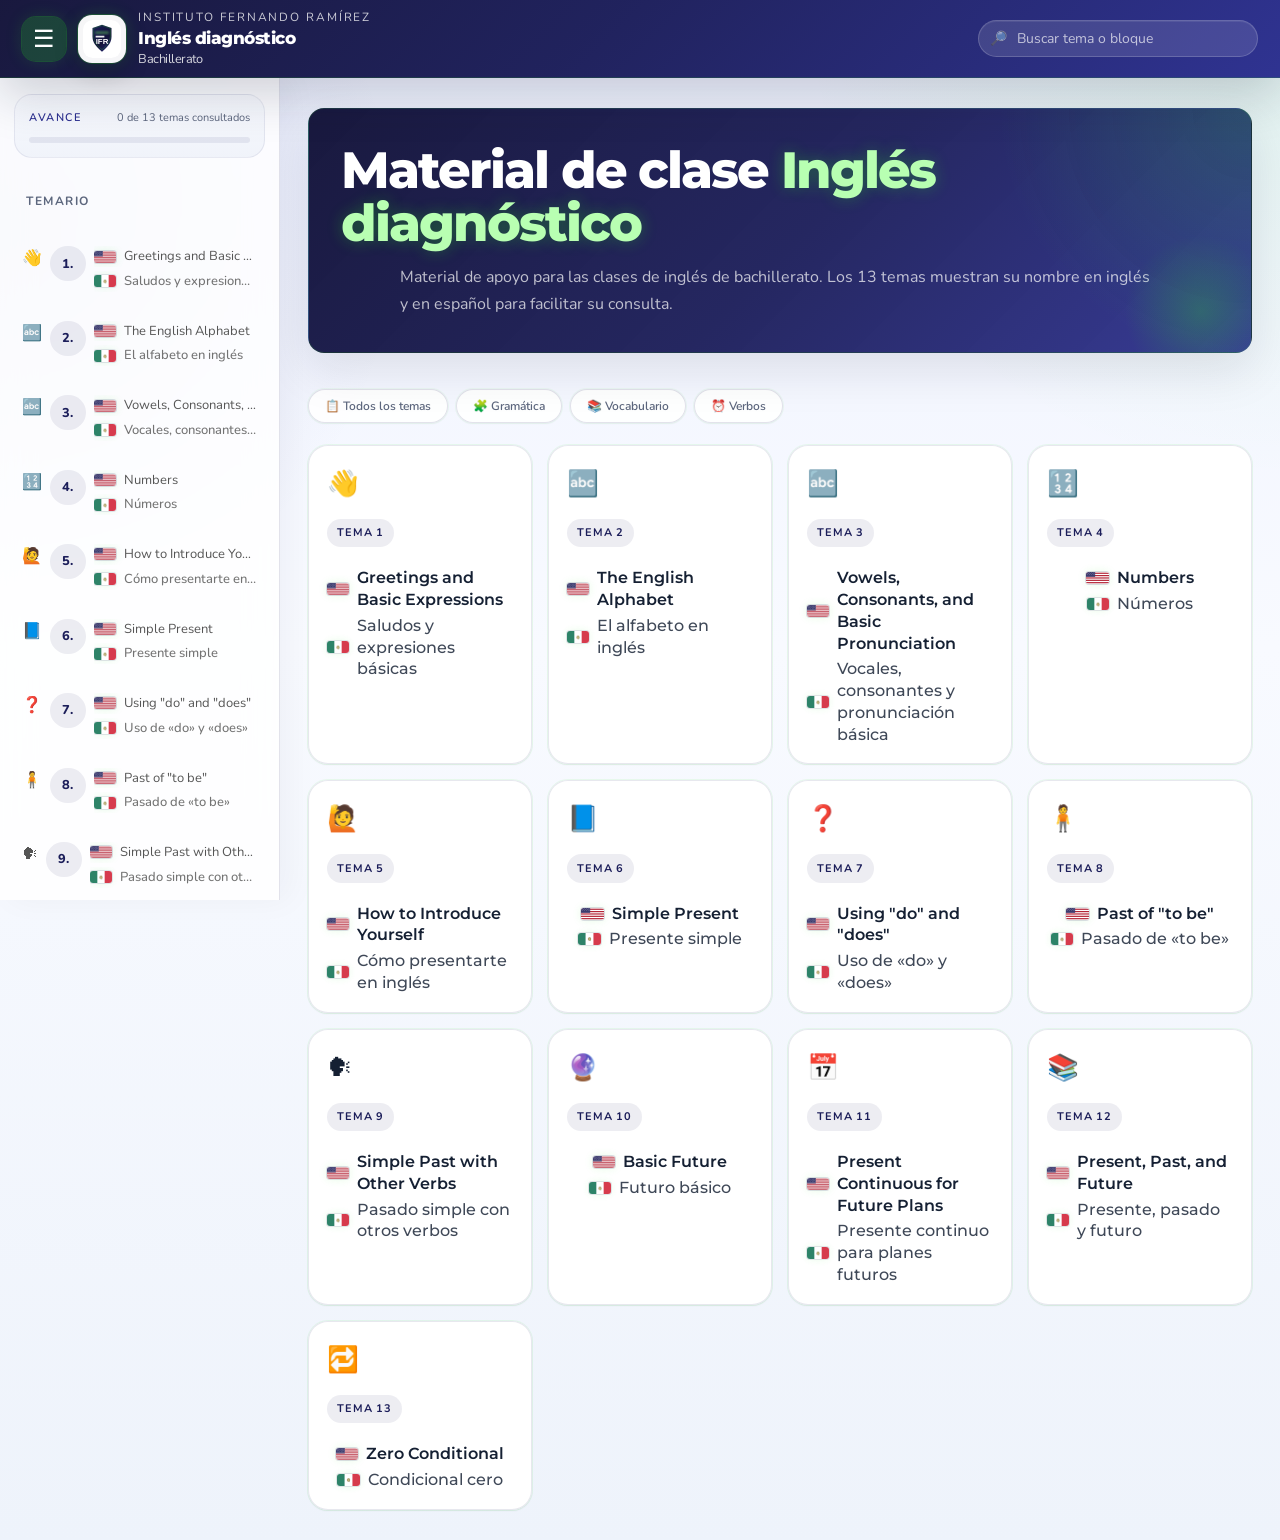
==== commit 69b0ff0a: "Simplifica contenido bilingüe y asegura voces femeninas" ====
--- a/index.html
+++ b/index.html
@@ -4,7 +4,7 @@
     <meta charset="UTF-8">
     <meta name="viewport" content="width=device-width, initial-scale=1.0">
     <title>IFR · Inglés diagnóstico para bachillerato</title>
-    <meta name="description" content="Material académico IFR para inglés diagnóstico de bachillerato con lectura bilingüe, ejemplos guiados y ejercicios de apoyo.">
+    <meta name="description" content="Material académico IFR para inglés diagnóstico de bachillerato con contenido bilingüe, ejemplos guiados y ejercicios de apoyo.">
     <meta name="theme-color" content="#1C1E5A">
     <link rel="icon" type="image/jpeg" href="school-shield.jpg">
     <link rel="apple-touch-icon" href="school-shield.jpg">
@@ -1533,7 +1533,7 @@
         <div class="sidebar-progress">
             <div class="progress-head">
                 <div class="progress-label">Avance</div>
-                <div class="progress-text" id="progressText">0 de 13 temas revisados</div>
+                <div class="progress-text" id="progressText">0 de 13 temas consultados</div>
             </div>
             <div class="progress-bar">
                 <div class="progress-fill" id="progressFill"></div>
@@ -1566,14 +1566,14 @@
         <li class="sidebar-item" id="sidebar-item-4" onclick="navigateTopic(4)">
             <span class="sidebar-icon">🔢</span>
             <span class="sidebar-number">4.</span>
-            <span class="sidebar-text">Numbers 🔢🗣️</span>
+            <span class="sidebar-text">Numbers / Números 🔢🗣️</span>
         </li>
         
 
         <li class="sidebar-item" id="sidebar-item-5" onclick="navigateTopic(5)">
             <span class="sidebar-icon">🙋</span>
             <span class="sidebar-number">5.</span>
-            <span class="sidebar-text">Construcción de una presentación personal</span>
+            <span class="sidebar-text">Cómo presentarte en inglés</span>
         </li>
         
 
@@ -1587,14 +1587,14 @@
         <li class="sidebar-item" id="sidebar-item-7" onclick="navigateTopic(7)">
             <span class="sidebar-icon">❓</span>
             <span class="sidebar-number">7.</span>
-            <span class="sidebar-text">Auxiliaries «do» and «does»</span>
+            <span class="sidebar-text">Using "do" and "does" / Uso de «do» y «does»</span>
         </li>
         
 
         <li class="sidebar-item" id="sidebar-item-8" onclick="navigateTopic(8)">
             <span class="sidebar-icon">🧍</span>
             <span class="sidebar-number">8.</span>
-            <span class="sidebar-text">Simple past with «to be»</span>
+            <span class="sidebar-text">Past of "to be" / Pasado de «to be»</span>
         </li>
         
 
@@ -1615,14 +1615,14 @@
         <li class="sidebar-item" id="sidebar-item-11" onclick="navigateTopic(11)">
             <span class="sidebar-icon">📅</span>
             <span class="sidebar-number">11.</span>
-            <span class="sidebar-text">Present continuous for future</span>
+            <span class="sidebar-text">Present continuous for future plans / Presente continuo para planes futuros</span>
         </li>
         
 
         <li class="sidebar-item" id="sidebar-item-12" onclick="navigateTopic(12)">
             <span class="sidebar-icon">📚</span>
             <span class="sidebar-number">12.</span>
-            <span class="sidebar-text">Present vs. past vs. future</span>
+            <span class="sidebar-text">Present, past, and future / Presente, pasado y futuro</span>
         </li>
         
 
@@ -1641,11 +1641,11 @@
         <div class="home-page" id="homePage">
             <div class="home-hero">
                 <h1>Material de clase <span class="hero-accent">Inglés diagnóstico</span></h1>
-                <p>Plataforma de consulta y apoyo docente para bachillerato. Los 13 temas se muestran con su nombre en inglés y en español para facilitar la consulta bilingüe.</p>
+                <p>Material de apoyo para las clases de inglés de bachillerato. Los 13 temas muestran su nombre en inglés y en español para facilitar su consulta.</p>
             </div>
             
             <div class="quick-filters">
-                <button class="filter-btn" onclick="filterTopics('all')">📋 Todos</button>
+                <button class="filter-btn" onclick="filterTopics('all')">📋 Todos los temas</button>
                 <button class="filter-btn" onclick="filterTopics('grammar')">🧩 Gramática</button>
                 <button class="filter-btn" onclick="filterTopics('vocab')">📚 Vocabulario</button>
                 <button class="filter-btn" onclick="filterTopics('verbs')">⏰ Verbos</button>
@@ -1677,14 +1677,14 @@
         <div class="home-card" onclick="navigateTopic(4)">
             <div class="home-card-icon">🔢</div>
             <div class="home-card-number">Tema 4</div>
-            <div class="home-card-title">Numbers 🔢🗣️</div>
+            <div class="home-card-title">Numbers / Números 🔢🗣️</div>
         </div>
         
 
         <div class="home-card" onclick="navigateTopic(5)">
             <div class="home-card-icon">🙋</div>
             <div class="home-card-number">Tema 5</div>
-            <div class="home-card-title">Building a Personal Introduction / Construcción de una presentación personal</div>
+            <div class="home-card-title">How to Introduce Yourself / Cómo presentarte en inglés</div>
         </div>
         
 
@@ -1698,14 +1698,14 @@
         <div class="home-card" onclick="navigateTopic(7)">
             <div class="home-card-icon">❓</div>
             <div class="home-card-number">Tema 7</div>
-            <div class="home-card-title">Auxiliaries «do» and «does» / Auxiliares «do» y «does»</div>
+            <div class="home-card-title">Using "do" and "does" / Uso de «do» y «does»</div>
         </div>
         
 
         <div class="home-card" onclick="navigateTopic(8)">
             <div class="home-card-icon">🧍</div>
             <div class="home-card-number">Tema 8</div>
-            <div class="home-card-title">Simple past with «to be» / Pasado simple con «to be» ⏳</div>
+            <div class="home-card-title">Past of "to be" / Pasado de «to be» ⏳</div>
         </div>
         
 
@@ -1726,21 +1726,21 @@
         <div class="home-card" onclick="navigateTopic(11)">
             <div class="home-card-icon">📅</div>
             <div class="home-card-number">Tema 11</div>
-            <div class="home-card-title">Present continuous for future / Presente continuo para futuro 📅🗣️⏳</div>
+            <div class="home-card-title">Present continuous for future plans / Presente continuo para planes futuros 📅🗣️⏳</div>
         </div>
         
 
         <div class="home-card" onclick="navigateTopic(12)">
             <div class="home-card-icon">📚</div>
             <div class="home-card-number">Tema 12</div>
-            <div class="home-card-title">Present vs. past vs. future / Presente vs. pasado vs. futuro ⏰</div>
+            <div class="home-card-title">Present, past, and future / Presente, pasado y futuro ⏰</div>
         </div>
         
 
         <div class="home-card" onclick="navigateTopic(13)">
             <div class="home-card-icon">🔁</div>
             <div class="home-card-number">Tema 13</div>
-            <div class="home-card-title">Zero Conditional / Zero Conditional</div>
+            <div class="home-card-title">Zero Conditional / Condicional cero</div>
         </div>
         
             </div>
@@ -1762,42 +1762,42 @@
         <div class="card-label"><span class="card-icon">📖</span> Explicación</div>
         <h3 class="card-title">Explanation of the topic / Explicación del tema</h3>
         <div class="card-body">
-            <div class="content-line en-text"><span class="lang-flag lang-flag-us" aria-hidden="true"></span> Greetings and basic expressions are the first step to start communication in English. They help people open a conversation, show politeness, introduce themselves, and ask for basic personal information. 👋</div>
+            <div class="content-line en-text"><span class="lang-flag lang-flag-us" aria-hidden="true"></span> Greetings and basic expressions help you start speaking English. You can use them to say hello, be polite, introduce yourself, and ask for simple personal information. 👋</div>
 
                     <div class="audio-controls">
-                        <button class="audio-btn audio-normal" onclick="speakText('Greetings and basic expressions are the first step to start communication in English. They help people open a conversation, show politeness, introduce themselves, and ask for basic personal information. 👋', 1.0, this)" title="Escuchar normal">
+                        <button class="audio-btn audio-normal" onclick="speakText('Greetings and basic expressions help you start speaking English. You can use them to say hello, be polite, introduce yourself, and ask for simple personal information. 👋', 1.0, this)" title="Escuchar normal">
                             <span class="audio-icon">▶</span> Normal
                         </button>
-                        <button class="audio-btn audio-slow" onclick="speakText('Greetings and basic expressions are the first step to start communication in English. They help people open a conversation, show politeness, introduce themselves, and ask for basic personal information. 👋', 0.5, this)" title="Escuchar lento 0.5x">
+                        <button class="audio-btn audio-slow" onclick="speakText('Greetings and basic expressions help you start speaking English. You can use them to say hello, be polite, introduce yourself, and ask for simple personal information. 👋', 0.5, this)" title="Escuchar lento 0.5x">
                             <span class="audio-icon">🐢</span> Lento 0.5×
                         </button>
                     </div>
                     
-<div class="content-line es-text"><span class="lang-flag lang-flag-mx" aria-hidden="true"></span> Los saludos y las expresiones básicas son el primer paso para empezar la comunicación en inglés. Ayudan a las personas a iniciar una conversación, mostrar cortesía, presentarse y pedir información personal básica. 👋</div>
-<div class="content-line en-text"><span class="lang-flag lang-flag-us" aria-hidden="true"></span> In real communication, English speakers use short, direct, and common expressions. At a basic level, students need to recognize when to greet, when to say goodbye, how to introduce themselves, and how to ask simple identification questions. 🧠</div>
+<div class="content-line es-text"><span class="lang-flag lang-flag-mx" aria-hidden="true"></span> Los saludos y las expresiones básicas ayudan a empezar a hablar en inglés. Sirven para saludar, ser amable, presentarse y pedir información personal sencilla. 👋</div>
+<div class="content-line en-text"><span class="lang-flag lang-flag-us" aria-hidden="true"></span> In everyday English, people use short and common expressions. Beginners need to know how to say hello and goodbye, introduce themselves, and ask simple personal questions. 🧠</div>
 
                     <div class="audio-controls">
-                        <button class="audio-btn audio-normal" onclick="speakText('In real communication, English speakers use short, direct, and common expressions. At a basic level, students need to recognize when to greet, when to say goodbye, how to introduce themselves, and how to ask simple identification questions. 🧠', 1.0, this)" title="Escuchar normal">
+                        <button class="audio-btn audio-normal" onclick="speakText('In everyday English, people use short and common expressions. Beginners need to know how to say hello and goodbye, introduce themselves, and ask simple personal questions. 🧠', 1.0, this)" title="Escuchar normal">
                             <span class="audio-icon">▶</span> Normal
                         </button>
-                        <button class="audio-btn audio-slow" onclick="speakText('In real communication, English speakers use short, direct, and common expressions. At a basic level, students need to recognize when to greet, when to say goodbye, how to introduce themselves, and how to ask simple identification questions. 🧠', 0.5, this)" title="Escuchar lento 0.5x">
+                        <button class="audio-btn audio-slow" onclick="speakText('In everyday English, people use short and common expressions. Beginners need to know how to say hello and goodbye, introduce themselves, and ask simple personal questions. 🧠', 0.5, this)" title="Escuchar lento 0.5x">
                             <span class="audio-icon">🐢</span> Lento 0.5×
                         </button>
                     </div>
                     
-<div class="content-line es-text"><span class="lang-flag lang-flag-mx" aria-hidden="true"></span> En la comunicación real, los hablantes de inglés usan expresiones cortas, directas y comunes. En un nivel básico, el alumno necesita reconocer cuándo saludar, cuándo despedirse, cómo presentarse y cómo hacer preguntas sencillas de identificación. 🧠</div>
-<div class="content-line en-text"><span class="lang-flag lang-flag-us" aria-hidden="true"></span> This topic is useful because it shows whether the student already has control of basic classroom English and everyday social English. It also helps identify pronunciation problems, word order mistakes, and confusion between formal and informal language. 📚</div>
+<div class="content-line es-text"><span class="lang-flag lang-flag-mx" aria-hidden="true"></span> En el inglés cotidiano se usan expresiones cortas y comunes. En un nivel inicial, el alumno necesita saber cómo saludar, despedirse, presentarse y hacer preguntas personales sencillas. 🧠</div>
+<div class="content-line en-text"><span class="lang-flag lang-flag-us" aria-hidden="true"></span> This topic shows what basic English the student already knows. It also helps the teacher find problems with pronunciation, word order, and formal or informal expressions. 📚</div>
 
                     <div class="audio-controls">
-                        <button class="audio-btn audio-normal" onclick="speakText('This topic is useful because it shows whether the student already has control of basic classroom English and everyday social English. It also helps identify pronunciation problems, word order mistakes, and confusion between formal and informal language. 📚', 1.0, this)" title="Escuchar normal">
+                        <button class="audio-btn audio-normal" onclick="speakText('This topic shows what basic English the student already knows. It also helps the teacher find problems with pronunciation, word order, and formal or informal expressions. 📚', 1.0, this)" title="Escuchar normal">
                             <span class="audio-icon">▶</span> Normal
                         </button>
-                        <button class="audio-btn audio-slow" onclick="speakText('This topic is useful because it shows whether the student already has control of basic classroom English and everyday social English. It also helps identify pronunciation problems, word order mistakes, and confusion between formal and informal language. 📚', 0.5, this)" title="Escuchar lento 0.5x">
+                        <button class="audio-btn audio-slow" onclick="speakText('This topic shows what basic English the student already knows. It also helps the teacher find problems with pronunciation, word order, and formal or informal expressions. 📚', 0.5, this)" title="Escuchar lento 0.5x">
                             <span class="audio-icon">🐢</span> Lento 0.5×
                         </button>
                     </div>
                     
-<div class="content-line es-text"><span class="lang-flag lang-flag-mx" aria-hidden="true"></span> Este tema es útil porque muestra si el alumno ya tiene dominio del inglés básico del salón de clases y del inglés social de todos los días. También ayuda a identificar problemas de pronunciación, errores en el orden de las palabras y confusión entre el lenguaje formal y el informal. 📚</div>
+<div class="content-line es-text"><span class="lang-flag lang-flag-mx" aria-hidden="true"></span> Este tema permite saber cuánto inglés básico conoce el alumno. También ayuda al profesor a detectar problemas de pronunciación, orden de palabras y uso de expresiones formales o informales. 📚</div>
 <hr class="section-divider">
         </div>
     </div>
@@ -1807,42 +1807,42 @@
         <div class="card-label"><span class="card-icon">🎯</span> Para qué sirve</div>
         <h3 class="card-title">What this topic is for / Para qué sirve este tema 🎯</h3>
         <div class="card-body">
-            <div class="content-line en-text"><span class="lang-flag lang-flag-us" aria-hidden="true"></span> This topic is used to begin and close conversations in a natural and polite way. 🤝</div>
+            <div class="content-line en-text"><span class="lang-flag lang-flag-us" aria-hidden="true"></span> This topic helps students start and end conversations in a polite way. 🤝</div>
 
                     <div class="audio-controls">
-                        <button class="audio-btn audio-normal" onclick="speakText('This topic is used to begin and close conversations in a natural and polite way. 🤝', 1.0, this)" title="Escuchar normal">
+                        <button class="audio-btn audio-normal" onclick="speakText('This topic helps students start and end conversations in a polite way. 🤝', 1.0, this)" title="Escuchar normal">
                             <span class="audio-icon">▶</span> Normal
                         </button>
-                        <button class="audio-btn audio-slow" onclick="speakText('This topic is used to begin and close conversations in a natural and polite way. 🤝', 0.5, this)" title="Escuchar lento 0.5x">
+                        <button class="audio-btn audio-slow" onclick="speakText('This topic helps students start and end conversations in a polite way. 🤝', 0.5, this)" title="Escuchar lento 0.5x">
                             <span class="audio-icon">🐢</span> Lento 0.5×
                         </button>
                     </div>
                     
-<div class="content-line es-text"><span class="lang-flag lang-flag-mx" aria-hidden="true"></span> Este tema se usa para iniciar y cerrar conversaciones de una manera natural y cortés. 🤝</div>
-<div class="content-line en-text"><span class="lang-flag lang-flag-us" aria-hidden="true"></span> It is also used to introduce yourself and identify another person with simple questions and answers. 🙋</div>
+<div class="content-line es-text"><span class="lang-flag lang-flag-mx" aria-hidden="true"></span> Este tema ayuda a los alumnos a iniciar y terminar conversaciones con amabilidad. 🤝</div>
+<div class="content-line en-text"><span class="lang-flag lang-flag-us" aria-hidden="true"></span> It also helps students introduce themselves and ask another person for basic information. 🙋</div>
 
                     <div class="audio-controls">
-                        <button class="audio-btn audio-normal" onclick="speakText('It is also used to introduce yourself and identify another person with simple questions and answers. 🙋', 1.0, this)" title="Escuchar normal">
+                        <button class="audio-btn audio-normal" onclick="speakText('It also helps students introduce themselves and ask another person for basic information. 🙋', 1.0, this)" title="Escuchar normal">
                             <span class="audio-icon">▶</span> Normal
                         </button>
-                        <button class="audio-btn audio-slow" onclick="speakText('It is also used to introduce yourself and identify another person with simple questions and answers. 🙋', 0.5, this)" title="Escuchar lento 0.5x">
+                        <button class="audio-btn audio-slow" onclick="speakText('It also helps students introduce themselves and ask another person for basic information. 🙋', 0.5, this)" title="Escuchar lento 0.5x">
                             <span class="audio-icon">🐢</span> Lento 0.5×
                         </button>
                     </div>
                     
-<div class="content-line es-text"><span class="lang-flag lang-flag-mx" aria-hidden="true"></span> También se usa para presentarte e identificar a otra persona con preguntas y respuestas sencillas. 🙋</div>
-<div class="content-line en-text"><span class="lang-flag lang-flag-us" aria-hidden="true"></span> In English, these expressions are very common in school, work, interviews, customer service, and daily life. 🏫💼</div>
+<div class="content-line es-text"><span class="lang-flag lang-flag-mx" aria-hidden="true"></span> También ayuda a presentarte y pedir información básica a otra persona. 🙋</div>
+<div class="content-line en-text"><span class="lang-flag lang-flag-us" aria-hidden="true"></span> People use these expressions at school, at work, in interviews, in customer service, and in daily life. 🏫💼</div>
 
                     <div class="audio-controls">
-                        <button class="audio-btn audio-normal" onclick="speakText('In English, these expressions are very common in school, work, interviews, customer service, and daily life. 🏫💼', 1.0, this)" title="Escuchar normal">
+                        <button class="audio-btn audio-normal" onclick="speakText('People use these expressions at school, at work, in interviews, in customer service, and in daily life. 🏫💼', 1.0, this)" title="Escuchar normal">
                             <span class="audio-icon">▶</span> Normal
                         </button>
-                        <button class="audio-btn audio-slow" onclick="speakText('In English, these expressions are very common in school, work, interviews, customer service, and daily life. 🏫💼', 0.5, this)" title="Escuchar lento 0.5x">
+                        <button class="audio-btn audio-slow" onclick="speakText('People use these expressions at school, at work, in interviews, in customer service, and in daily life. 🏫💼', 0.5, this)" title="Escuchar lento 0.5x">
                             <span class="audio-icon">🐢</span> Lento 0.5×
                         </button>
                     </div>
                     
-<div class="content-line es-text"><span class="lang-flag lang-flag-mx" aria-hidden="true"></span> En inglés, estas expresiones son muy comunes en la escuela, el trabajo, las entrevistas, el servicio al cliente y la vida diaria. 🏫💼</div>
+<div class="content-line es-text"><span class="lang-flag lang-flag-mx" aria-hidden="true"></span> Estas expresiones se usan en la escuela, el trabajo, las entrevistas, el servicio al cliente y la vida diaria. 🏫💼</div>
 <hr class="section-divider">
         </div>
     </div>
@@ -1914,18 +1914,18 @@
                         </button>
                     </div>
 
-<div class="content-line en-text"><span class="lang-flag lang-flag-us" aria-hidden="true"></span> "Goodbye" is more complete and formal, "bye" is shorter and casual, and "see you later" or "see you tomorrow" are used when you expect to see the person again. 📅</div>
+<div class="content-line en-text"><span class="lang-flag lang-flag-us" aria-hidden="true"></span> "Goodbye" is formal, and "bye" is short and casual. Use "see you later" or "see you tomorrow" when you expect to see the person again. 📅</div>
 
                     <div class="audio-controls">
-                        <button class="audio-btn audio-normal" onclick="speakText('&quot;Goodbye&quot; is more complete and formal, &quot;bye&quot; is shorter and casual, and &quot;see you later&quot; or &quot;see you tomorrow&quot; are used when you expect to see the person again. 📅', 1.0, this)" title="Escuchar normal">
+                        <button class="audio-btn audio-normal" onclick="speakText('&quot;Goodbye&quot; is formal, and &quot;bye&quot; is short and casual. Use &quot;see you later&quot; or &quot;see you tomorrow&quot; when you expect to see the person again. 📅', 1.0, this)" title="Escuchar normal">
                             <span class="audio-icon">▶</span> Normal
                         </button>
-                        <button class="audio-btn audio-slow" onclick="speakText('&quot;Goodbye&quot; is more complete and formal, &quot;bye&quot; is shorter and casual, and &quot;see you later&quot; or &quot;see you tomorrow&quot; are used when you expect to see the person again. 📅', 0.5, this)" title="Escuchar lento 0.5x">
+                        <button class="audio-btn audio-slow" onclick="speakText('&quot;Goodbye&quot; is formal, and &quot;bye&quot; is short and casual. Use &quot;see you later&quot; or &quot;see you tomorrow&quot; when you expect to see the person again. 📅', 0.5, this)" title="Escuchar lento 0.5x">
                             <span class="audio-icon">🐢</span> Lento 0.5×
                         </button>
                     </div>
                     
-<div class="content-line es-text"><span class="lang-flag lang-flag-mx" aria-hidden="true"></span> «Goodbye» es más completo y formal, «bye» es más corto y casual, y «see you later» o «see you tomorrow» se usan cuando esperas ver a la persona otra vez. 📅</div>
+<div class="content-line es-text"><span class="lang-flag lang-flag-mx" aria-hidden="true"></span> «Goodbye» es formal y «bye» es breve e informal. Usa «see you later» o «see you tomorrow» cuando esperas volver a ver a la persona. 📅</div>
 <h4 class="subsection-header">C) Basic introductions / Presentaciones básicas 🙋‍♂️🙋‍♀️</h4>
 <div class="content-line en-text"><span class="lang-flag lang-flag-us" aria-hidden="true"></span> My name is... / I am... / Nice to meet you</div>
 
@@ -1951,19 +1951,19 @@
                         </button>
                     </div>
 
-<div class="content-line en-text"><span class="lang-flag lang-flag-us" aria-hidden="true"></span> "My name is" and "I am" are common ways to introduce yourself. "Nice to meet you" is used after learning the other person’s name. 😊</div>
+<div class="content-line en-text"><span class="lang-flag lang-flag-us" aria-hidden="true"></span> Use "My name is" or "I am" to introduce yourself. Say "Nice to meet you" after the other person tells you their name. 😊</div>
 
                     <div class="audio-controls">
-                        <button class="audio-btn audio-normal" onclick="speakText('&quot;My name is&quot; and &quot;I am&quot; are common ways to introduce yourself. &quot;Nice to meet you&quot; is used after learning the other person’s name. 😊', 1.0, this)" title="Escuchar normal">
+                        <button class="audio-btn audio-normal" onclick="speakText('Use &quot;My name is&quot; or &quot;I am&quot; to introduce yourself. Say &quot;Nice to meet you&quot; after the other person tells you their name. 😊', 1.0, this)" title="Escuchar normal">
                             <span class="audio-icon">▶</span> Normal
                         </button>
-                        <button class="audio-btn audio-slow" onclick="speakText('&quot;My name is&quot; and &quot;I am&quot; are common ways to introduce yourself. &quot;Nice to meet you&quot; is used after learning the other person’s name. 😊', 0.5, this)" title="Escuchar lento 0.5x">
+                        <button class="audio-btn audio-slow" onclick="speakText('Use &quot;My name is&quot; or &quot;I am&quot; to introduce yourself. Say &quot;Nice to meet you&quot; after the other person tells you their name. 😊', 0.5, this)" title="Escuchar lento 0.5x">
                             <span class="audio-icon">🐢</span> Lento 0.5×
                         </button>
                     </div>
                     
-<div class="content-line es-text"><span class="lang-flag lang-flag-mx" aria-hidden="true"></span> «My name is» e «I am» son formas comunes de presentarte. «Nice to meet you» se usa después de saber el nombre de la otra persona. 😊</div>
-<h4 class="subsection-header">D) Simple personal identification questions / Preguntas simples de identificación personal ❓</h4>
+<div class="content-line es-text"><span class="lang-flag lang-flag-mx" aria-hidden="true"></span> Usa «My name is» o «I am» para presentarte. Di «Nice to meet you» después de que la otra persona te diga su nombre. 😊</div>
+<h4 class="subsection-header">D) Simple personal questions / Preguntas personales sencillas ❓</h4>
 <div class="content-line en-text"><span class="lang-flag lang-flag-us" aria-hidden="true"></span> What is your name? / How old are you? / Where are you from?</div>
 
                     <div class="audio-controls">
@@ -1988,18 +1988,18 @@
                         </button>
                     </div>
 
-<div class="content-line en-text"><span class="lang-flag lang-flag-us" aria-hidden="true"></span> They are common in first meetings, classroom activities, and introductions. English usually follows a fixed order in questions, so students must pay attention to that order. ⚠️</div>
+<div class="content-line en-text"><span class="lang-flag lang-flag-us" aria-hidden="true"></span> These questions are common when people first meet and in classroom activities. English questions follow a set word order, so students need to check that order. ⚠️</div>
 
                     <div class="audio-controls">
-                        <button class="audio-btn audio-normal" onclick="speakText('They are common in first meetings, classroom activities, and introductions. English usually follows a fixed order in questions, so students must pay attention to that order. ⚠️', 1.0, this)" title="Escuchar normal">
+                        <button class="audio-btn audio-normal" onclick="speakText('These questions are common when people first meet and in classroom activities. English questions follow a set word order, so students need to check that order. ⚠️', 1.0, this)" title="Escuchar normal">
                             <span class="audio-icon">▶</span> Normal
                         </button>
-                        <button class="audio-btn audio-slow" onclick="speakText('They are common in first meetings, classroom activities, and introductions. English usually follows a fixed order in questions, so students must pay attention to that order. ⚠️', 0.5, this)" title="Escuchar lento 0.5x">
+                        <button class="audio-btn audio-slow" onclick="speakText('These questions are common when people first meet and in classroom activities. English questions follow a set word order, so students need to check that order. ⚠️', 0.5, this)" title="Escuchar lento 0.5x">
                             <span class="audio-icon">🐢</span> Lento 0.5×
                         </button>
                     </div>
 
-<div class="content-line es-text"><span class="lang-flag lang-flag-mx" aria-hidden="true"></span> Son comunes en primeros encuentros, actividades de clase y presentaciones. En inglés, las preguntas normalmente siguen un orden fijo, así que el alumno debe poner atención a ese orden. ⚠️</div>
+<div class="content-line es-text"><span class="lang-flag lang-flag-mx" aria-hidden="true"></span> Estas preguntas se usan cuando las personas se conocen y en actividades de clase. En inglés siguen un orden fijo, por eso el alumno debe revisar el orden de las palabras. ⚠️</div>
 <hr class="section-divider">
         </div>
     </div>
@@ -2262,12 +2262,12 @@
         <div class="card-label"><span class="card-icon">📖</span> Explicación</div>
         <h3 class="card-title">Explanation of the topic / Explicación del tema</h3>
         <div class="card-body">
-            <div class="content-line en-text"><span class="lang-flag lang-flag-us" aria-hidden="true"></span> The English alphabet is one of the basic foundations for learning the language. It helps students identify letters, say their names correctly, spell words, and understand basic classroom instructions. 🔤</div>
-<div class="content-line es-text"><span class="lang-flag lang-flag-mx" aria-hidden="true"></span> El alfabeto en inglés es uno de los fundamentos básicos para aprender el idioma. Ayuda a los alumnos a identificar las letras, decir correctamente sus nombres, deletrear palabras y entender instrucciones básicas del salón de clases. 🔤</div>
-<div class="content-line en-text"><span class="lang-flag lang-flag-us" aria-hidden="true"></span> This topic is not only about memorizing letters. It also helps students develop listening skills, pronunciation, and confidence when giving personal information such as names, surnames, email addresses, or codes. 🧠</div>
-<div class="content-line es-text"><span class="lang-flag lang-flag-mx" aria-hidden="true"></span> Este tema no se trata solo de memorizar letras. También ayuda a los alumnos a desarrollar la habilidad de escuchar, la pronunciación y la seguridad al dar información personal como nombres, apellidos, correos electrónicos o códigos. 🧠</div>
-<div class="content-line en-text"><span class="lang-flag lang-flag-us" aria-hidden="true"></span> For diagnostic purposes, this topic is useful because it shows whether students can recognize the sound of letters, repeat them clearly, and distinguish similar sounds that are often confusing for Spanish speakers. 🎯</div>
-<div class="content-line es-text"><span class="lang-flag lang-flag-mx" aria-hidden="true"></span> Para fines de diagnóstico, este tema es útil porque muestra si los alumnos pueden reconocer el sonido de las letras, repetirlas con claridad y distinguir sonidos parecidos que con frecuencia confunden a los hablantes de español. 🎯</div>
+            <div class="content-line en-text"><span class="lang-flag lang-flag-us" aria-hidden="true"></span> The English alphabet is a basic part of the language. It helps students identify letters, say them correctly, spell words, and understand simple classroom instructions. 🔤</div>
+<div class="content-line es-text"><span class="lang-flag lang-flag-mx" aria-hidden="true"></span> El alfabeto es una parte básica del inglés. Ayuda a los alumnos a identificar las letras, pronunciarlas, deletrear palabras y entender instrucciones sencillas de clase. 🔤</div>
+<div class="content-line en-text"><span class="lang-flag lang-flag-us" aria-hidden="true"></span> This topic is not only about learning the letters. It also helps students listen, pronounce words, and give information such as names, last names, email addresses, and codes. 🧠</div>
+<div class="content-line es-text"><span class="lang-flag lang-flag-mx" aria-hidden="true"></span> Este tema no consiste solo en aprender las letras. También ayuda a escuchar, pronunciar palabras y dar información como nombres, apellidos, correos electrónicos y códigos. 🧠</div>
+<div class="content-line en-text"><span class="lang-flag lang-flag-us" aria-hidden="true"></span> This topic helps the teacher check if students can recognize letter sounds, repeat them clearly, and tell similar sounds apart. 🎯</div>
+<div class="content-line es-text"><span class="lang-flag lang-flag-mx" aria-hidden="true"></span> Este tema ayuda al profesor a revisar si los alumnos reconocen los sonidos de las letras, los repiten con claridad y distinguen sonidos parecidos. 🎯</div>
 <hr class="section-divider">
         </div>
     </div>
@@ -2279,10 +2279,10 @@
         <div class="card-body">
             <div class="content-line en-text"><span class="lang-flag lang-flag-us" aria-hidden="true"></span> This topic is used to identify letters in words and spell information correctly.</div>
 <div class="content-line es-text"><span class="lang-flag lang-flag-mx" aria-hidden="true"></span> Este tema se usa para identificar letras en palabras y deletrear información correctamente.</div>
-<div class="content-line en-text"><span class="lang-flag lang-flag-us" aria-hidden="true"></span> It is very common in introductions, class lists, names, surnames, phone-related information, usernames, and email addresses. 📧</div>
-<div class="content-line es-text"><span class="lang-flag lang-flag-mx" aria-hidden="true"></span> Es muy común en presentaciones, listas de clase, nombres, apellidos, información relacionada con teléfonos, nombres de usuario y correos electrónicos. 📧</div>
-<div class="content-line en-text"><span class="lang-flag lang-flag-us" aria-hidden="true"></span> In English-speaking contexts, spelling is very common because many names and words are not written the same way they sound. ⚠️</div>
-<div class="content-line es-text"><span class="lang-flag lang-flag-mx" aria-hidden="true"></span> En contextos donde se habla inglés, deletrear es muy común porque muchos nombres y palabras no se escriben de la misma manera en que suenan. ⚠️</div>
+<div class="content-line en-text"><span class="lang-flag lang-flag-us" aria-hidden="true"></span> Students use spelling for introductions, class lists, names, phone numbers, usernames, and email addresses. 📧</div>
+<div class="content-line es-text"><span class="lang-flag lang-flag-mx" aria-hidden="true"></span> Los alumnos usan el deletreo en presentaciones, listas de clase, nombres, números de teléfono, nombres de usuario y correos electrónicos. 📧</div>
+<div class="content-line en-text"><span class="lang-flag lang-flag-us" aria-hidden="true"></span> In English, spelling is common because many names and words do not sound exactly as they are written. ⚠️</div>
+<div class="content-line es-text"><span class="lang-flag lang-flag-mx" aria-hidden="true"></span> En inglés es común deletrear porque muchos nombres y palabras no suenan exactamente como se escriben. ⚠️</div>
 <hr class="section-divider">
         </div>
     </div>
@@ -2301,12 +2301,12 @@
 <div class="content-line es-text"><span class="lang-flag lang-flag-mx" aria-hidden="true"></span> Cada letra tiene un nombre, y ese nombre no siempre es el mismo que su sonido dentro de una palabra.</div>
 <h4 class="subsection-header">B) Spelling / Deletreo ✍️</h4>
 <div class="content-line en-text"><span class="lang-flag lang-flag-us" aria-hidden="true"></span> Spelling means saying the letters of a word one by one.</div>
-<div class="pronunciation-line">🔊 <em>اسپेलing míns séiin de léters of a uórd uan bai uan</em></div>
+<div class="pronunciation-line">🔊 <em>spélin míns séiin de léters of a uórd uan bai uan</em></div>
 <div class="content-line es-text"><span class="lang-flag lang-flag-mx" aria-hidden="true"></span> Deletrear significa decir las letras de una palabra una por una.</div>
 <div class="content-line en-text"><span class="lang-flag lang-flag-us" aria-hidden="true"></span> This is useful for names, last names, email addresses, and words that are difficult to understand when heard only once.</div>
 <div class="pronunciation-line">🔊 <em>dis is iúsful for néims, last néims, ímeil adréesis, and uórds dat ar dífikult tu anderstánd uen jérd ónli uans</em></div>
 <div class="content-line es-text"><span class="lang-flag lang-flag-mx" aria-hidden="true"></span> Esto es útil para nombres, apellidos, correos electrónicos y palabras que son difíciles de entender cuando se escuchan solo una vez.</div>
-<h4 class="subsection-header">C) Listening recognition of letters / Reconocimiento auditivo de letras 🎧</h4>
+<h4 class="subsection-header">C) Recognizing letters by sound / Reconocer letras por su sonido 🎧</h4>
 <div class="content-line en-text"><span class="lang-flag lang-flag-us" aria-hidden="true"></span> Students must learn to hear a letter and identify which one it is.</div>
 <div class="pronunciation-line">🔊 <em>stiúdents mast lern tu jíar a léter and aidéntifai uích uan it is</em></div>
 <div class="content-line es-text"><span class="lang-flag lang-flag-mx" aria-hidden="true"></span> Los alumnos deben aprender a escuchar una letra e identificar cuál es.</div>
@@ -2344,13 +2344,13 @@
         <h3 class="card-title">How English speakers usually use it / Cómo lo usan normalmente los anglohablantes 🌍</h3>
         <div class="card-body">
             <div class="content-line en-text"><span class="lang-flag lang-flag-us" aria-hidden="true"></span> English speakers often say: “Can you spell your name, please?” when they need exact information.</div>
-<div class="pronunciation-line">🔊 <em>can yu اسپेल yor néim, plís</em></div>
+<div class="pronunciation-line">🔊 <em>can yu spel yor néim, plís</em></div>
 <div class="content-line es-text"><span class="lang-flag lang-flag-mx" aria-hidden="true"></span> Los hablantes de inglés suelen decir: «Can you spell your name, please?» cuando necesitan información exacta.</div>
 <div class="content-line en-text"><span class="lang-flag lang-flag-us" aria-hidden="true"></span> They also repeat letters slowly when there is confusion.</div>
 <div class="pronunciation-line">🔊 <em>déi ólso ripít léters slóuli uen der is confiúshon</em></div>
 <div class="content-line es-text"><span class="lang-flag lang-flag-mx" aria-hidden="true"></span> También repiten las letras despacio cuando hay confusión.</div>
 <div class="content-line en-text"><span class="lang-flag lang-flag-us" aria-hidden="true"></span> In class, students usually practice the alphabet by repeating, spelling names, and identifying letters by listening. 🎧</div>
-<div class="pronunciation-line">🔊 <em>in clas, stiúdents yúshuali práctis di álfabet bai ripítin, اسپెలing néims, and aidéntifaiin léters bai lísening</em></div>
+<div class="pronunciation-line">🔊 <em>in clas, stiúdents yúshuali práctis di álfabet bai ripítin, spélin néims, and aidéntifaiin léters bai lísening</em></div>
 <div class="content-line es-text"><span class="lang-flag lang-flag-mx" aria-hidden="true"></span> En clase, los alumnos suelen practicar el alfabeto repitiendo, deletreando nombres e identificando letras al escucharlas. 🎧</div>
 <hr class="section-divider">
         </div>
@@ -2415,8 +2415,8 @@
                     
 <div class="pronunciation-line">🔊 <em>mai last néim is López. el-ou-pi-i-zi</em></div>
 <div class="content-line es-text"><span class="lang-flag lang-flag-mx" aria-hidden="true"></span> Mi apellido es López. L-O-P-E-Z.</div>
-<div class="content-line en-text"><span class="lang-flag lang-flag-us" aria-hidden="true"></span> This example is useful because last names often need spelling in formal situations.</div>
-<div class="content-line es-text"><span class="lang-flag lang-flag-mx" aria-hidden="true"></span> Este ejemplo es útil porque los apellidos con frecuencia se tienen que deletrear en situaciones formales.</div>
+<div class="content-line en-text"><span class="lang-flag lang-flag-us" aria-hidden="true"></span> This example is useful because people often need to spell last names in formal situations.</div>
+<div class="content-line es-text"><span class="lang-flag lang-flag-mx" aria-hidden="true"></span> Este ejemplo ayuda porque, en situaciones formales, a veces es necesario deletrear los apellidos.</div>
 <h4 class="subsection-header">Example 3 / Ejemplo 3</h4>
 <div class="content-line en-text"><span class="lang-flag lang-flag-us" aria-hidden="true"></span> Can you spell your email, please?</div>
 
@@ -2429,7 +2429,7 @@
                         </button>
                     </div>
                     
-<div class="pronunciation-line">🔊 <em>can yu اسپेल yor ímeil, plís</em></div>
+<div class="pronunciation-line">🔊 <em>can yu spel yor ímeil, plís</em></div>
 <div class="content-line es-text"><span class="lang-flag lang-flag-mx" aria-hidden="true"></span> ¿Puedes deletrear tu correo electrónico, por favor?</div>
 <div class="content-line en-text"><span class="lang-flag lang-flag-us" aria-hidden="true"></span> Yes. It is r-a-u-l at gmail dot com.</div>
 
@@ -2444,8 +2444,8 @@
                     
 <div class="pronunciation-line">🔊 <em>yes. it is ar-ei-iu-el at yiméil dot com</em></div>
 <div class="content-line es-text"><span class="lang-flag lang-flag-mx" aria-hidden="true"></span> Sí. Es r-a-u-l arroba gmail punto com.</div>
-<div class="content-line en-text"><span class="lang-flag lang-flag-us" aria-hidden="true"></span> This example shows real use of the alphabet in everyday information.</div>
-<div class="content-line es-text"><span class="lang-flag lang-flag-mx" aria-hidden="true"></span> Este ejemplo muestra un uso real del alfabeto en información de todos los días.</div>
+<div class="content-line en-text"><span class="lang-flag lang-flag-us" aria-hidden="true"></span> This example shows how people use the alphabet to give everyday information.</div>
+<div class="content-line es-text"><span class="lang-flag lang-flag-mx" aria-hidden="true"></span> Este ejemplo muestra cómo usamos el alfabeto para dar información cotidiana.</div>
 <hr class="section-divider">
         </div>
     </div>
@@ -2566,8 +2566,8 @@
 <div class="content-line es-text"><span class="lang-flag lang-flag-mx" aria-hidden="true"></span> Revisa si el alumno confunde letras parecidas como B y V, E e I, o G y J.</div>
 <div class="content-line en-text"><span class="lang-flag lang-flag-us" aria-hidden="true"></span> Check if the student understands spoken letters and not only written ones. 🎧</div>
 <div class="content-line es-text"><span class="lang-flag lang-flag-mx" aria-hidden="true"></span> Revisa si el alumno entiende las letras al escucharlas y no solo cuando las ve escritas. 🎧</div>
-<div class="content-line en-text"><span class="lang-flag lang-flag-us" aria-hidden="true"></span> Check if the student needs slow repetition or if they already react quickly and correctly.</div>
-<div class="content-line es-text"><span class="lang-flag lang-flag-mx" aria-hidden="true"></span> Revisa si el alumno necesita repetición lenta o si ya reacciona rápido y correctamente.</div>
+<div class="content-line en-text"><span class="lang-flag lang-flag-us" aria-hidden="true"></span> Check if the student needs the letters repeated slowly or can identify them quickly and correctly.</div>
+<div class="content-line es-text"><span class="lang-flag lang-flag-mx" aria-hidden="true"></span> Revisa si el alumno necesita que se repitan las letras despacio o si ya puede identificarlas con rapidez y precisión.</div>
 <hr class="section-divider">
 <hr class="section-divider">
 <hr class="section-divider">
@@ -2597,12 +2597,12 @@
         <div class="card-label"><span class="card-icon">📖</span> Explicación</div>
         <h3 class="card-title">Explanation of the topic / Explicación del tema</h3>
         <div class="card-body">
-            <div class="content-line en-text"><span class="lang-flag lang-flag-us" aria-hidden="true"></span> Vowels, consonants, and basic pronunciation are essential for beginning to speak and understand English correctly. This topic helps students notice that English letters do not always sound the same as in Spanish. 🎧</div>
-<div class="content-line es-text"><span class="lang-flag lang-flag-mx" aria-hidden="true"></span> Las vocales, las consonantes y la pronunciación básica son esenciales para empezar a hablar y entender inglés correctamente. Este tema ayuda a los alumnos a notar que las letras en inglés no siempre suenan igual que en español. 🎧</div>
-<div class="content-line en-text"><span class="lang-flag lang-flag-us" aria-hidden="true"></span> In English, pronunciation is very important because many words change meaning if a sound is produced incorrectly. At a basic level, students need to identify vowels and consonants, recognize simple sounds, and avoid the most common pronunciation mistakes. 🧠</div>
-<div class="content-line es-text"><span class="lang-flag lang-flag-mx" aria-hidden="true"></span> En inglés, la pronunciación es muy importante porque muchas palabras cambian de significado si un sonido se produce de manera incorrecta. En un nivel básico, los alumnos necesitan identificar vocales y consonantes, reconocer sonidos sencillos y evitar los errores de pronunciación más comunes. 🧠</div>
-<div class="content-line en-text"><span class="lang-flag lang-flag-us" aria-hidden="true"></span> As a diagnostic topic, this content helps the teacher detect whether students already hear and repeat English sounds with reasonable accuracy or if they still pronounce English exactly as if they were reading Spanish. 🔎</div>
-<div class="content-line es-text"><span class="lang-flag lang-flag-mx" aria-hidden="true"></span> Como tema de diagnóstico, este contenido ayuda al profesor a detectar si los alumnos ya escuchan y repiten sonidos del inglés con una precisión razonable o si todavía pronuncian el inglés exactamente como si estuvieran leyendo español. 🔎</div>
+            <div class="content-line en-text"><span class="lang-flag lang-flag-us" aria-hidden="true"></span> Vowels, consonants, and basic pronunciation help students speak and understand English. This topic shows that English letters do not always sound the same as Spanish letters. 🎧</div>
+<div class="content-line es-text"><span class="lang-flag lang-flag-mx" aria-hidden="true"></span> Las vocales, las consonantes y la pronunciación básica ayudan a hablar y entender inglés. Este tema muestra que las letras en inglés no siempre suenan igual que las letras en español. 🎧</div>
+<div class="content-line en-text"><span class="lang-flag lang-flag-us" aria-hidden="true"></span> Pronunciation is important because a different sound can change a word. At a basic level, students need to identify vowels and consonants, hear simple sounds, and avoid common mistakes. 🧠</div>
+<div class="content-line es-text"><span class="lang-flag lang-flag-mx" aria-hidden="true"></span> La pronunciación es importante porque un sonido diferente puede cambiar una palabra. En un nivel básico, los alumnos necesitan identificar vocales y consonantes, escuchar sonidos sencillos y evitar errores comunes. 🧠</div>
+<div class="content-line en-text"><span class="lang-flag lang-flag-us" aria-hidden="true"></span> This topic helps the teacher check if students can hear and repeat English sounds or if they still use Spanish sounds when they speak English. 🔎</div>
+<div class="content-line es-text"><span class="lang-flag lang-flag-mx" aria-hidden="true"></span> Este tema ayuda al profesor a revisar si los alumnos escuchan y repiten los sonidos del inglés o si todavía usan sonidos del español al hablar. 🔎</div>
 <hr class="section-divider">
         </div>
     </div>
@@ -2612,12 +2612,12 @@
         <div class="card-label"><span class="card-icon">🎯</span> Para qué sirve</div>
         <h3 class="card-title">What this topic is for / Para qué sirve este tema 🎯</h3>
         <div class="card-body">
-            <div class="content-line en-text"><span class="lang-flag lang-flag-us" aria-hidden="true"></span> This topic is used to improve pronunciation, listening, and word recognition.</div>
-<div class="content-line es-text"><span class="lang-flag lang-flag-mx" aria-hidden="true"></span> Este tema se usa para mejorar la pronunciación, la escucha y el reconocimiento de palabras.</div>
+            <div class="content-line en-text"><span class="lang-flag lang-flag-us" aria-hidden="true"></span> This topic helps students pronounce words, understand sounds, and recognize words.</div>
+<div class="content-line es-text"><span class="lang-flag lang-flag-mx" aria-hidden="true"></span> Este tema ayuda a pronunciar palabras, entender sonidos y reconocer palabras.</div>
 <div class="content-line en-text"><span class="lang-flag lang-flag-us" aria-hidden="true"></span> It helps students understand that speaking English is not only about reading letters, but also about producing sounds correctly. 🗣️</div>
 <div class="content-line es-text"><span class="lang-flag lang-flag-mx" aria-hidden="true"></span> Ayuda a los alumnos a entender que hablar inglés no es solo leer letras, sino también producir los sonidos correctamente. 🗣️</div>
-<div class="content-line en-text"><span class="lang-flag lang-flag-us" aria-hidden="true"></span> English speakers use these sound differences naturally, so learners need early practice to avoid building bad habits. ⚠️</div>
-<div class="content-line es-text"><span class="lang-flag lang-flag-mx" aria-hidden="true"></span> Los hablantes de inglés usan estas diferencias de sonido de forma natural, así que los estudiantes necesitan practicar desde temprano para evitar formar malos hábitos. ⚠️</div>
+<div class="content-line en-text"><span class="lang-flag lang-flag-us" aria-hidden="true"></span> English speakers hear these differences easily. Students need to practice them from the beginning. ⚠️</div>
+<div class="content-line es-text"><span class="lang-flag lang-flag-mx" aria-hidden="true"></span> Los hablantes de inglés distinguen estos sonidos con facilidad. Los alumnos necesitan practicarlos desde el inicio. ⚠️</div>
 <hr class="section-divider">
         </div>
     </div>
@@ -2630,15 +2630,15 @@
             <div class="content-line en-text"><span class="lang-flag lang-flag-us" aria-hidden="true"></span> Vowels in English are A, E, I, O, and U.</div>
 <div class="pronunciation-line">🔊 <em>váuels in ínglish ar ei, i, ai, ou, and iu</em></div>
 <div class="content-line es-text"><span class="lang-flag lang-flag-mx" aria-hidden="true"></span> Las vocales en inglés son A, E, I, O y U.</div>
-<div class="content-line en-text"><span class="lang-flag lang-flag-us" aria-hidden="true"></span> Vowels are sounds produced with a freer flow of air from the mouth.</div>
-<div class="pronunciation-line">🔊 <em>váuels ar sáunds prodiúst uiz a fríer flóu ov er from de máuz</em></div>
-<div class="content-line es-text"><span class="lang-flag lang-flag-mx" aria-hidden="true"></span> Las vocales son sonidos que se producen con un flujo de aire más libre desde la boca.</div>
+<div class="content-line en-text"><span class="lang-flag lang-flag-us" aria-hidden="true"></span> Vowels are sounds made with a free flow of air from the mouth.</div>
+<div class="pronunciation-line">🔊 <em>váuels ar sáunds meid uiz a frí flóu ov er from de máuz</em></div>
+<div class="content-line es-text"><span class="lang-flag lang-flag-mx" aria-hidden="true"></span> Las vocales son sonidos que se producen cuando el aire sale libremente por la boca.</div>
 <div class="content-line en-text"><span class="lang-flag lang-flag-us" aria-hidden="true"></span> Consonants are the other letters of the alphabet.</div>
 <div class="pronunciation-line">🔊 <em>cónsonants ar di óder léters ov di álfabet</em></div>
 <div class="content-line es-text"><span class="lang-flag lang-flag-mx" aria-hidden="true"></span> Las consonantes son las otras letras del alfabeto.</div>
-<div class="content-line en-text"><span class="lang-flag lang-flag-us" aria-hidden="true"></span> Consonants are sounds produced with some obstruction of air by the lips, teeth, or tongue.</div>
-<div class="pronunciation-line">🔊 <em>cónsonants ar sáunds prodiúst uiz sam obstrokshon ov er bai de lips, tíiz, or tong</em></div>
-<div class="content-line es-text"><span class="lang-flag lang-flag-mx" aria-hidden="true"></span> Las consonantes son sonidos que se producen con cierta obstrucción del aire por los labios, los dientes o la lengua.</div>
+<div class="content-line en-text"><span class="lang-flag lang-flag-us" aria-hidden="true"></span> Consonants are sounds made when the lips, teeth, or tongue block some of the air.</div>
+<div class="pronunciation-line">🔊 <em>cónsonants ar sáunds meid uen de lips, tíiz, or tong blok sam ov di er</em></div>
+<div class="content-line es-text"><span class="lang-flag lang-flag-mx" aria-hidden="true"></span> Las consonantes son sonidos que se producen cuando los labios, los dientes o la lengua bloquean parte del aire.</div>
 <div class="content-line en-text"><span class="lang-flag lang-flag-us" aria-hidden="true"></span> In English, vowels are especially important because one small vowel change can create a different word.</div>
 <div class="pronunciation-line">🔊 <em>in ínglish, váuels ar espéshali impórtant bicós uan smól váuel chéinch can criéit a dífrent uórd</em></div>
 <div class="content-line es-text"><span class="lang-flag lang-flag-mx" aria-hidden="true"></span> En inglés, las vocales son especialmente importantes porque un pequeño cambio en una vocal puede crear una palabra diferente.</div>
@@ -2693,7 +2693,7 @@
         <h3 class="card-title">How English speakers usually use it / Cómo lo usan normalmente los anglohablantes 🌍</h3>
         <div class="card-body">
             <div class="content-line en-text"><span class="lang-flag lang-flag-us" aria-hidden="true"></span> English speakers naturally distinguish sounds that Spanish speakers often pronounce almost the same.</div>
-<div class="pronunciation-line">🔊 <em>ínglish spíikers náchurali distínguish sáunds dat اسپánish spíikers óften pronáuns ólmost de séim</em></div>
+<div class="pronunciation-line">🔊 <em>ínglish spíikers náchurali distínguish sáunds dat spánish spíikers óften pronáuns ólmost de séim</em></div>
 <div class="content-line es-text"><span class="lang-flag lang-flag-mx" aria-hidden="true"></span> Los hablantes de inglés distinguen de manera natural sonidos que los hablantes de español con frecuencia pronuncian casi igual.</div>
 <div class="content-line en-text"><span class="lang-flag lang-flag-us" aria-hidden="true"></span> For example, they clearly notice the difference between ship and sheep, or bat and bet.</div>
 <div class="pronunciation-line">🔊 <em>for egzámpl, déi clírli nóutis de dífrens bituíin ship and shíip, or bat and bet</em></div>
@@ -2710,30 +2710,30 @@
         <div class="card-label"><span class="card-icon">⚠️</span> Errores comunes</div>
         <h3 class="card-title">Common pronunciation mistakes for Spanish speakers / Errores comunes de pronunciación para hispanohablantes ⚠️</h3>
         <div class="card-body">
-            <h4 class="subsection-header">A) Pronouncing English as if it were Spanish</h4>
+            <h4 class="subsection-header">A) Pronouncing English like Spanish / Pronunciar el inglés como español</h4>
 <div class="content-line en-text"><span class="lang-flag lang-flag-us" aria-hidden="true"></span> Many students read English words with Spanish sounds.</div>
-<div class="pronunciation-line">🔊 <em>méni stiúdents ríid ínglish uórds uiz اسپánish sáunds</em></div>
+<div class="pronunciation-line">🔊 <em>méni stiúdents ríid ínglish uórds uiz spánish sáunds</em></div>
 <div class="content-line es-text"><span class="lang-flag lang-flag-mx" aria-hidden="true"></span> Muchos alumnos leen las palabras en inglés con sonidos del español.</div>
-<div class="content-line en-text"><span class="lang-flag lang-flag-us" aria-hidden="true"></span> Example: pronouncing school exactly as written in Spanish style.</div>
-<div class="pronunciation-line">🔊 <em>egzámpl: pronáunsin اسکúl egzáctli as ríten in اسپánish stail</em></div>
-<div class="content-line es-text"><span class="lang-flag lang-flag-mx" aria-hidden="true"></span> Por ejemplo, pronunciar «school» exactamente como se escribiría con estilo del español.</div>
-<h4 class="subsection-header">B) Confusing short and long vowel sounds</h4>
+<div class="content-line en-text"><span class="lang-flag lang-flag-us" aria-hidden="true"></span> Example: saying school with Spanish sounds.</div>
+<div class="pronunciation-line">🔊 <em>egzámpl: séiin skúl uiz spánish sáunds</em></div>
+<div class="content-line es-text"><span class="lang-flag lang-flag-mx" aria-hidden="true"></span> Por ejemplo, pronunciar «school» con los sonidos que usaríamos en español.</div>
+<h4 class="subsection-header">B) Mixing up short and long vowels / Confundir vocales cortas y largas</h4>
 <div class="content-line en-text"><span class="lang-flag lang-flag-us" aria-hidden="true"></span> Students often pronounce ship and sheep almost the same.</div>
 <div class="pronunciation-line">🔊 <em>stiúdents óften pronáuns ship and shíip ólmost de séim</em></div>
 <div class="content-line es-text"><span class="lang-flag lang-flag-mx" aria-hidden="true"></span> Los alumnos con frecuencia pronuncian «ship» y «sheep» casi igual.</div>
 <div class="content-line en-text"><span class="lang-flag lang-flag-us" aria-hidden="true"></span> They also confuse full and fool, or bit and beat.</div>
 <div class="pronunciation-line">🔊 <em>déi ólso confiúz ful and fúl, or bit and bíit</em></div>
 <div class="content-line es-text"><span class="lang-flag lang-flag-mx" aria-hidden="true"></span> También confunden «full» y «fool», o «bit» y «beat».</div>
-<h4 class="subsection-header">C) Problems with the letter H</h4>
+<h4 class="subsection-header">C) Problems with the H sound / Dificultades con el sonido de la H</h4>
 <div class="content-line en-text"><span class="lang-flag lang-flag-us" aria-hidden="true"></span> In Spanish, the h is silent, but in English it is often pronounced.</div>
-<div class="pronunciation-line">🔊 <em>in اسپánish, de eich is sáilent, bot in ínglish it is óften pronáunst</em></div>
+<div class="pronunciation-line">🔊 <em>in spánish, de eich is sáilent, bot in ínglish it is óften pronáunst</em></div>
 <div class="content-line es-text"><span class="lang-flag lang-flag-mx" aria-hidden="true"></span> En español, la «h» es muda, pero en inglés con frecuencia sí se pronuncia.</div>
-<div class="content-line en-text"><span class="lang-flag lang-flag-us" aria-hidden="true"></span> Example: house begins with an audible breath sound.</div>
-<div class="pronunciation-line">🔊 <em>egzámpl: jáus biguins uiz an ódibol breth sáund</em></div>
-<div class="content-line es-text"><span class="lang-flag lang-flag-mx" aria-hidden="true"></span> Por ejemplo, «house» empieza con un sonido de aire audible.</div>
-<h4 class="subsection-header">D) Confusing B and V</h4>
+<div class="content-line en-text"><span class="lang-flag lang-flag-us" aria-hidden="true"></span> Example: house starts with a soft breath.</div>
+<div class="pronunciation-line">🔊 <em>egzámpl: jáus starts uiz a soft breth</em></div>
+<div class="content-line es-text"><span class="lang-flag lang-flag-mx" aria-hidden="true"></span> Por ejemplo, al decir «house» se escucha una salida suave de aire al inicio.</div>
+<h4 class="subsection-header">D) Mixing up B and V / Confundir B y V</h4>
 <div class="content-line en-text"><span class="lang-flag lang-flag-us" aria-hidden="true"></span> Spanish speakers may pronounce B and V too similarly.</div>
-<div class="pronunciation-line">🔊 <em>اسپánish spíikers mei pronáuns bi and vi tú símilarly</em></div>
+<div class="pronunciation-line">🔊 <em>spánish spíikers mei pronáuns bi and vi tú símilarly</em></div>
 <div class="content-line es-text"><span class="lang-flag lang-flag-mx" aria-hidden="true"></span> Los hablantes de español pueden pronunciar la «B» y la «V» de manera demasiado parecida.</div>
 <div class="content-line en-text"><span class="lang-flag lang-flag-us" aria-hidden="true"></span> In basic English practice, students should at least learn to hear the difference in the letter names and common words.</div>
 <div class="pronunciation-line">🔊 <em>in béisik ínglish práctis, stiúdents shud at líist lern tu jíar de dífrens in de léter néims and cómon uórds</em></div>
@@ -2883,14 +2883,14 @@
         <div class="card-body">
             <div class="content-line en-text"><span class="lang-flag lang-flag-us" aria-hidden="true"></span> Check if the student can distinguish vowels and consonants correctly.</div>
 <div class="content-line es-text"><span class="lang-flag lang-flag-mx" aria-hidden="true"></span> Revisa si el alumno puede distinguir correctamente las vocales y las consonantes.</div>
-<div class="content-line en-text"><span class="lang-flag lang-flag-us" aria-hidden="true"></span> Check if the student pronounces English sounds without reading them exactly as Spanish.</div>
-<div class="content-line es-text"><span class="lang-flag lang-flag-mx" aria-hidden="true"></span> Revisa si el alumno pronuncia los sonidos del inglés sin leerlos exactamente como español.</div>
+<div class="content-line en-text"><span class="lang-flag lang-flag-us" aria-hidden="true"></span> Check if the student pronounces English sounds without using the same sounds as Spanish.</div>
+<div class="content-line es-text"><span class="lang-flag lang-flag-mx" aria-hidden="true"></span> Revisa si el alumno pronuncia el inglés sin usar exactamente los mismos sonidos del español.</div>
 <div class="content-line en-text"><span class="lang-flag lang-flag-us" aria-hidden="true"></span> Check if the student notices basic vowel differences in similar words.</div>
 <div class="content-line es-text"><span class="lang-flag lang-flag-mx" aria-hidden="true"></span> Revisa si el alumno nota diferencias básicas de vocal en palabras parecidas.</div>
 <div class="content-line en-text"><span class="lang-flag lang-flag-us" aria-hidden="true"></span> Check if the student pronounces the H sound when needed. 🎧</div>
 <div class="content-line es-text"><span class="lang-flag lang-flag-mx" aria-hidden="true"></span> Revisa si el alumno pronuncia el sonido de la «H» cuando se necesita. 🎧</div>
-<div class="content-line en-text"><span class="lang-flag lang-flag-us" aria-hidden="true"></span> Check if the student still confuses basic sounds and needs more listening and repetition practice.</div>
-<div class="content-line es-text"><span class="lang-flag lang-flag-mx" aria-hidden="true"></span> Revisa si el alumno todavía confunde sonidos básicos y necesita más práctica de escucha y repetición.</div>
+<div class="content-line en-text"><span class="lang-flag lang-flag-us" aria-hidden="true"></span> Check if the student still mixes up basic sounds and needs more practice listening and repeating.</div>
+<div class="content-line es-text"><span class="lang-flag lang-flag-mx" aria-hidden="true"></span> Revisa si el alumno todavía confunde sonidos básicos y necesita más práctica para escuchar y repetir.</div>
 <hr class="section-divider">
 <hr class="section-divider">
 <hr class="section-divider">
@@ -2911,7 +2911,7 @@
             <div class="topic-icon">🔢</div>
             <div class="topic-header-text">
                 <span class="topic-number">Tema 4</span>
-                <h2 class="topic-title">Numbers 🔢🗣️</h2>
+                <h2 class="topic-title">Numbers / Números 🔢🗣️</h2>
             </div>
         </div>
         <div class="topic-content">
@@ -2920,12 +2920,12 @@
         <div class="card-label"><span class="card-icon">📖</span> Explicación</div>
         <h3 class="card-title">Explanation of the topic / Explicación del tema</h3>
         <div class="card-body">
-            <div class="content-line en-text"><span class="lang-flag lang-flag-us" aria-hidden="true"></span> Numbers are one of the most common parts of basic English. Students use them to say their age, understand dates, give phone numbers, mention prices, talk about quantities, and answer simple personal questions. 🔢</div>
-<div class="content-line es-text"><span class="lang-flag lang-flag-mx" aria-hidden="true"></span> Los números son una de las partes más comunes del inglés básico. Los alumnos los usan para decir su edad, entender fechas, dar números de teléfono, mencionar precios, hablar de cantidades y responder preguntas personales sencillas. 🔢</div>
-<div class="content-line en-text"><span class="lang-flag lang-flag-us" aria-hidden="true"></span> This topic is not only about memorizing number words. Students also need to read them, pronounce them clearly, recognize them when listening, and use them in everyday situations. 🎧</div>
-<div class="content-line es-text"><span class="lang-flag lang-flag-mx" aria-hidden="true"></span> Este tema no se trata solo de memorizar palabras de números. Los alumnos también necesitan leerlas, pronunciarlas con claridad, reconocerlas al escucharlas y usarlas en situaciones de todos los días. 🎧</div>
-<div class="content-line en-text"><span class="lang-flag lang-flag-us" aria-hidden="true"></span> As a diagnostic topic, numbers help the teacher identify whether students already control basic vocabulary, pronunciation, and practical communication in simple contexts. 🧠</div>
-<div class="content-line es-text"><span class="lang-flag lang-flag-mx" aria-hidden="true"></span> Como tema de diagnóstico, los números ayudan al profesor a identificar si los alumnos ya dominan vocabulario básico, pronunciación y comunicación práctica en contextos sencillos. 🧠</div>
+            <div class="content-line en-text"><span class="lang-flag lang-flag-us" aria-hidden="true"></span> Numbers are common in basic English. Students use them for age, dates, phone numbers, prices, quantities, and simple personal questions. 🔢</div>
+<div class="content-line es-text"><span class="lang-flag lang-flag-mx" aria-hidden="true"></span> Los números son comunes en el inglés básico. Los alumnos los usan para hablar de su edad, fechas, números de teléfono, precios, cantidades y datos personales sencillos. 🔢</div>
+<div class="content-line en-text"><span class="lang-flag lang-flag-us" aria-hidden="true"></span> This topic is not only about learning number words. Students also need to say them clearly, understand them by sound, and use them in daily situations. 🎧</div>
+<div class="content-line es-text"><span class="lang-flag lang-flag-mx" aria-hidden="true"></span> Este tema no consiste solo en aprender los nombres de los números. Los alumnos también necesitan pronunciarlos con claridad, reconocerlos al escucharlos y usarlos en situaciones cotidianas. 🎧</div>
+<div class="content-line en-text"><span class="lang-flag lang-flag-us" aria-hidden="true"></span> This topic helps the teacher check if students know basic number words, pronounce them clearly, and use them in simple situations. 🧠</div>
+<div class="content-line es-text"><span class="lang-flag lang-flag-mx" aria-hidden="true"></span> Este tema ayuda al profesor a revisar si los alumnos conocen los números básicos, los pronuncian con claridad y los usan en situaciones sencillas. 🧠</div>
 <hr class="section-divider">
         </div>
     </div>
@@ -2935,12 +2935,12 @@
         <div class="card-label"><span class="card-icon">🎯</span> Para qué sirve</div>
         <h3 class="card-title">What this topic is for / Para qué sirve este tema 🎯</h3>
         <div class="card-body">
-            <div class="content-line en-text"><span class="lang-flag lang-flag-us" aria-hidden="true"></span> This topic is used to express quantity, age, time-related information, and simple personal data.</div>
-<div class="content-line es-text"><span class="lang-flag lang-flag-mx" aria-hidden="true"></span> Este tema se usa para expresar cantidad, edad, información relacionada con el tiempo y datos personales sencillos.</div>
+            <div class="content-line en-text"><span class="lang-flag lang-flag-us" aria-hidden="true"></span> This topic helps students talk about quantities, age, dates, time, and simple personal information.</div>
+<div class="content-line es-text"><span class="lang-flag lang-flag-mx" aria-hidden="true"></span> Este tema ayuda a hablar de cantidades, edad, fechas, hora y datos personales sencillos.</div>
 <div class="content-line en-text"><span class="lang-flag lang-flag-us" aria-hidden="true"></span> In basic English, numbers appear constantly in introductions, classroom activities, dates, phone numbers, addresses, and shopping situations. 📞📅💵</div>
 <div class="content-line es-text"><span class="lang-flag lang-flag-mx" aria-hidden="true"></span> En el inglés básico, los números aparecen constantemente en presentaciones, actividades de clase, fechas, números de teléfono, direcciones y situaciones de compra. 📞📅💵</div>
-<div class="content-line en-text"><span class="lang-flag lang-flag-us" aria-hidden="true"></span> English speakers use numbers naturally and quickly, so students need practice to avoid hesitation and pronunciation mistakes. ⚠️</div>
-<div class="content-line es-text"><span class="lang-flag lang-flag-mx" aria-hidden="true"></span> Los hablantes de inglés usan los números de manera natural y rápida, así que los alumnos necesitan práctica para evitar dudas y errores de pronunciación. ⚠️</div>
+<div class="content-line en-text"><span class="lang-flag lang-flag-us" aria-hidden="true"></span> Students need practice to say numbers clearly and avoid pronunciation mistakes. ⚠️</div>
+<div class="content-line es-text"><span class="lang-flag lang-flag-mx" aria-hidden="true"></span> Los alumnos necesitan practicar para decir los números con claridad y evitar errores de pronunciación. ⚠️</div>
 <hr class="section-divider">
         </div>
     </div>
@@ -2972,20 +2972,20 @@
 
     <div class="content-card structure-card" id="topic-4-4-4">
         <div class="card-label"><span class="card-icon">🧩</span> Estructura</div>
-        <h3 class="card-title">Reading and pronunciation / Lectura y pronunciación 🗣️🎧</h3>
+        <h3 class="card-title">Saying numbers / Cómo decir los números 🗣️🎧</h3>
         <div class="card-body">
             <div class="content-line en-text"><span class="lang-flag lang-flag-us" aria-hidden="true"></span> In English, numbers must be pronounced clearly because small mistakes can create confusion.</div>
 <div class="pronunciation-line">🔊 <em>in ínglish, números mast bi pronáunst clírli bicós smól mistéiks can criéit confiúshon</em></div>
 <div class="content-line es-text"><span class="lang-flag lang-flag-mx" aria-hidden="true"></span> En inglés, los números deben pronunciarse con claridad porque errores pequeños pueden causar confusión.</div>
-<div class="content-line en-text"><span class="lang-flag lang-flag-us" aria-hidden="true"></span> For example, thirteen and thirty are often confused by beginners.</div>
-<div class="pronunciation-line">🔊 <em>for egzámpl, zértíin and zérti ar óften confiúzd bai bigíners</em></div>
-<div class="content-line es-text"><span class="lang-flag lang-flag-mx" aria-hidden="true"></span> Por ejemplo, «thirteen» y «thirty» con frecuencia son confundidos por los principiantes.</div>
+<div class="content-line en-text"><span class="lang-flag lang-flag-us" aria-hidden="true"></span> For example, beginners often mix up thirteen and thirty.</div>
+<div class="pronunciation-line">🔊 <em>for egzámpl, bigíners óften miks ap zértíin and zérti</em></div>
+<div class="content-line es-text"><span class="lang-flag lang-flag-mx" aria-hidden="true"></span> Por ejemplo, los principiantes suelen confundir «thirteen» y «thirty».</div>
 <div class="content-line en-text"><span class="lang-flag lang-flag-us" aria-hidden="true"></span> Four and fourteen, or fifteen and fifty, can also cause problems.</div>
-<div class="pronunciation-line">🔊 <em>for and פורtíin, or fiftíin and fífti, can ólso coz próblems</em></div>
+<div class="pronunciation-line">🔊 <em>for and fortíin, or fiftíin and fífti, can ólso coz próblems</em></div>
 <div class="content-line es-text"><span class="lang-flag lang-flag-mx" aria-hidden="true"></span> «Four» y «fourteen», o «fifteen» y «fifty», también pueden causar problemas.</div>
-<div class="content-line en-text"><span class="lang-flag lang-flag-us" aria-hidden="true"></span> Students need to practice both isolated pronunciation and pronunciation inside short sentences.</div>
-<div class="pronunciation-line">🔊 <em>stiúdents níid tu práctis bouth áisoleited pronansiéishon and pronansiéishon insáid short séntensis</em></div>
-<div class="content-line es-text"><span class="lang-flag lang-flag-mx" aria-hidden="true"></span> Los alumnos necesitan practicar tanto la pronunciación aislada como la pronunciación dentro de oraciones cortas.</div>
+<div class="content-line en-text"><span class="lang-flag lang-flag-us" aria-hidden="true"></span> Students need to practice numbers alone and in short sentences.</div>
+<div class="pronunciation-line">🔊 <em>stiúdents níid tu práctis números alóun and in short séntensis</em></div>
+<div class="content-line es-text"><span class="lang-flag lang-flag-mx" aria-hidden="true"></span> Los alumnos necesitan practicar los números solos y dentro de oraciones cortas.</div>
 <hr class="section-divider">
         </div>
     </div>
@@ -2996,9 +2996,9 @@
         <h3 class="card-title">How English speakers usually use it / Cómo lo usan normalmente los anglohablantes 🌍</h3>
         <div class="card-body">
             <h4 class="subsection-header">A) Age / Edad 🎂</h4>
-<div class="content-line en-text"><span class="lang-flag lang-flag-us" aria-hidden="true"></span> English speakers commonly use numbers to say age with the structure: I am sixteen years old.</div>
-<div class="pronunciation-line">🔊 <em>ínglish spíikers cómonli iús números tu séi eich uiz de strókcher: ai am sikstíin yíars óuld</em></div>
-<div class="content-line es-text"><span class="lang-flag lang-flag-mx" aria-hidden="true"></span> Los hablantes de inglés comúnmente usan números para decir la edad con la estructura: «I am sixteen years old».</div>
+<div class="content-line en-text"><span class="lang-flag lang-flag-us" aria-hidden="true"></span> To say their age, English speakers often use: I am sixteen years old.</div>
+<div class="pronunciation-line">🔊 <em>tu séi der eich, ínglish spíikers óften iús: ai am sikstíin yíars óuld</em></div>
+<div class="content-line es-text"><span class="lang-flag lang-flag-mx" aria-hidden="true"></span> Para decir su edad, los hablantes de inglés suelen usar: «I am sixteen years old».</div>
 <h4 class="subsection-header">B) Telephone numbers / Números de teléfono 📞</h4>
 <div class="content-line en-text"><span class="lang-flag lang-flag-us" aria-hidden="true"></span> Phone numbers are usually said digit by digit.</div>
 <div class="pronunciation-line">🔊 <em>fóun números ar yúshuali sed díyit bai díyit</em></div>
@@ -3010,9 +3010,9 @@
 <div class="content-line en-text"><span class="lang-flag lang-flag-us" aria-hidden="true"></span> Numbers are also used in days, months, and years.</div>
 <div class="pronunciation-line">🔊 <em>números ar ólso iúsd in déis, mónths, and yíars</em></div>
 <div class="content-line es-text"><span class="lang-flag lang-flag-mx" aria-hidden="true"></span> Los números también se usan en días, meses y años.</div>
-<div class="content-line en-text"><span class="lang-flag lang-flag-us" aria-hidden="true"></span> At a basic level, students should at least recognize day numbers and simple years.</div>
-<div class="pronunciation-line">🔊 <em>at a béisik lével, stiúdents shud at líist rékognáiz déi números and símpol yíars</em></div>
-<div class="content-line es-text"><span class="lang-flag lang-flag-mx" aria-hidden="true"></span> En un nivel básico, los alumnos por lo menos deben reconocer números de días y años sencillos.</div>
+<div class="content-line en-text"><span class="lang-flag lang-flag-us" aria-hidden="true"></span> At a basic level, students should recognize and say dates and years.</div>
+<div class="pronunciation-line">🔊 <em>at a béisik lével, stiúdents shud rékognáiz and séi déits and yíars</em></div>
+<div class="content-line es-text"><span class="lang-flag lang-flag-mx" aria-hidden="true"></span> En un nivel básico, los alumnos deben reconocer y decir fechas y años.</div>
 <h4 class="subsection-header">D) Simple quantities / Cantidades simples 🛒</h4>
 <div class="content-line en-text"><span class="lang-flag lang-flag-us" aria-hidden="true"></span> Numbers are used for prices, objects, pages, students, books, and everyday quantities.</div>
 <div class="pronunciation-line">🔊 <em>números ar iúsd for práisis, óbjects, péiyis, stiúdents, buks, and évridei cuántitis</em></div>
@@ -3026,22 +3026,22 @@
         <div class="card-label"><span class="card-icon">⚠️</span> Errores comunes</div>
         <h3 class="card-title">Common pronunciation mistakes for Spanish speakers / Errores comunes de pronunciación para hispanohablantes ⚠️</h3>
         <div class="card-body">
-            <h4 class="subsection-header">A) Confusing teen and ty numbers</h4>
+            <h4 class="subsection-header">A) Mixing up -teen and -ty numbers / Confundir números con -teen y -ty</h4>
 <div class="content-line en-text"><span class="lang-flag lang-flag-us" aria-hidden="true"></span> Students often confuse thirteen and thirty, fourteen and forty, or fifteen and fifty.</div>
-<div class="pronunciation-line">🔊 <em>stiúdents óften confiúz zértíin and zérti, פורtíin and fórti, or fiftíin and fífti</em></div>
+<div class="pronunciation-line">🔊 <em>stiúdents óften confiúz zértíin and zérti, fortíin and fórti, or fiftíin and fífti</em></div>
 <div class="content-line es-text"><span class="lang-flag lang-flag-mx" aria-hidden="true"></span> Los alumnos con frecuencia confunden «thirteen» y «thirty», «fourteen» y «forty», o «fifteen» y «fifty».</div>
-<h4 class="subsection-header">B) Pronouncing three as if it were tri</h4>
-<div class="content-line en-text"><span class="lang-flag lang-flag-us" aria-hidden="true"></span> Many Spanish speakers replace the English sound in three with a simpler sound from Spanish.</div>
-<div class="pronunciation-line">🔊 <em>méni اسپánish spíikers ripléis de ínglish sáund in zríi uiz a símpler sáund from اسپánish</em></div>
-<div class="content-line es-text"><span class="lang-flag lang-flag-mx" aria-hidden="true"></span> Muchos hablantes de español reemplazan el sonido en inglés de «three» por un sonido más simple del español.</div>
-<h4 class="subsection-header">C) Omitting final sounds</h4>
+<h4 class="subsection-header">B) Saying three like tri / Pronunciar three como tri</h4>
+<div class="content-line en-text"><span class="lang-flag lang-flag-us" aria-hidden="true"></span> Many Spanish speakers say three with a Spanish sound.</div>
+<div class="pronunciation-line">🔊 <em>méni spánish spíikers séi zríi uiz a spánish sáund</em></div>
+<div class="content-line es-text"><span class="lang-flag lang-flag-mx" aria-hidden="true"></span> Muchos hispanohablantes pronuncian «three» con un sonido del español.</div>
+<h4 class="subsection-header">C) Missing final sounds / Omitir sonidos finales</h4>
 <div class="content-line en-text"><span class="lang-flag lang-flag-us" aria-hidden="true"></span> Students sometimes pronounce six like si, or five without the final sound.</div>
 <div class="pronunciation-line">🔊 <em>stiúdents sómtaims pronáuns siks laik si, or fáiv widaut de fáinal sáund</em></div>
 <div class="content-line es-text"><span class="lang-flag lang-flag-mx" aria-hidden="true"></span> A veces los alumnos pronuncian «six» como «si», o «five» sin el sonido final.</div>
-<h4 class="subsection-header">D) Reading numbers too much like Spanish</h4>
-<div class="content-line en-text"><span class="lang-flag lang-flag-us" aria-hidden="true"></span> Some students apply Spanish rhythm and pronunciation rules directly to English numbers.</div>
-<div class="pronunciation-line">🔊 <em>sam stiúdents aplái اسپánish rídm and pronansiéishon rúls dairéctli tu ínglish números</em></div>
-<div class="content-line es-text"><span class="lang-flag lang-flag-mx" aria-hidden="true"></span> Algunos alumnos aplican directamente el ritmo y las reglas de pronunciación del español a los números en inglés.</div>
+<h4 class="subsection-header">D) Saying numbers with Spanish pronunciation / Pronunciar números como en español</h4>
+<div class="content-line en-text"><span class="lang-flag lang-flag-us" aria-hidden="true"></span> Some students say English numbers with Spanish rhythm and sounds.</div>
+<div class="pronunciation-line">🔊 <em>sam stiúdents séi ínglish números uiz spánish rídm and sáunds</em></div>
+<div class="content-line es-text"><span class="lang-flag lang-flag-mx" aria-hidden="true"></span> Algunos alumnos dicen los números en inglés con el ritmo y los sonidos del español.</div>
 <hr class="section-divider">
         </div>
     </div>
@@ -3176,8 +3176,8 @@
 <div class="content-line es-text"><span class="lang-flag lang-flag-mx" aria-hidden="true"></span> Revisa si el alumno puede usar números en edad, números de teléfono y fechas.</div>
 <div class="content-line en-text"><span class="lang-flag lang-flag-us" aria-hidden="true"></span> Check if the student pronounces final sounds clearly in words like five, six, and eight. 🎧</div>
 <div class="content-line es-text"><span class="lang-flag lang-flag-mx" aria-hidden="true"></span> Revisa si el alumno pronuncia claramente los sonidos finales en palabras como «five», «six» y «eight». 🎧</div>
-<div class="content-line en-text"><span class="lang-flag lang-flag-us" aria-hidden="true"></span> Check if the student understands numbers when listening, not only when reading.</div>
-<div class="content-line es-text"><span class="lang-flag lang-flag-mx" aria-hidden="true"></span> Revisa si el alumno entiende los números al escucharlos y no solo al leerlos.</div>
+<div class="content-line en-text"><span class="lang-flag lang-flag-us" aria-hidden="true"></span> Check if the student can identify numbers by sound and not only in writing.</div>
+<div class="content-line es-text"><span class="lang-flag lang-flag-mx" aria-hidden="true"></span> Revisa si el alumno identifica los números al escucharlos y no solo al verlos escritos.</div>
 <hr class="section-divider">
 <hr class="section-divider">
 <hr class="section-divider">
@@ -3198,21 +3198,21 @@
             <div class="topic-icon">🙋</div>
             <div class="topic-header-text">
                 <span class="topic-number">Tema 5</span>
-                <h2 class="topic-title topic5-audio-source">Building a Personal Introduction / Construcción de una presentación personal</h2>
+                <h2 class="topic-title topic5-audio-source">How to Introduce Yourself / Cómo presentarte en inglés</h2>
             </div>
         </div>
         <div class="topic-content">
 
     <div class="content-card explanation-card" id="topic-5-5-1">
         <div class="card-label"><span class="card-icon">📖</span> Explicación</div>
-        <h3 class="card-title">How the five topics work together / Cómo se relacionan los cinco temas</h3>
-        <div class="card-body">
-            <div class="content-line en-text"><span class="lang-flag lang-flag-us" aria-hidden="true"></span> A personal introduction is built from several connected parts of English. Personal pronouns identify the subject, the verb to be connects the subject with personal information, nouns name people and things, and verb patterns express activities, interests, wishes, and plans.</div>
-            <div class="content-line es-text"><span class="lang-flag lang-flag-mx" aria-hidden="true"></span> Una presentación personal se construye con varias partes relacionadas del inglés. Los pronombres personales identifican al sujeto, el verbo «to be» une al sujeto con información personal, los sustantivos nombran personas y objetos, y los patrones verbales expresan actividades, intereses, deseos y planes.</div>
-            <div class="content-line en-text"><span class="lang-flag lang-flag-us" aria-hidden="true"></span> These elements do not function as isolated lists. They work together in complete sentences such as I am a student, I have two brothers, I enjoy reading, and I want to study engineering.</div>
-            <div class="content-line es-text"><span class="lang-flag lang-flag-mx" aria-hidden="true"></span> Estos elementos no funcionan como listas aisladas. Se relacionan en oraciones completas como «I am a student», «I have two brothers», «I enjoy reading» y «I want to study engineering».</div>
-            <div class="content-line en-text"><span class="lang-flag lang-flag-us" aria-hidden="true"></span> The purpose of this topic is to explain why each form is used and how the forms combine in a clear, accurate, and natural introduction.</div>
-            <div class="content-line es-text"><span class="lang-flag lang-flag-mx" aria-hidden="true"></span> El propósito de este tema es explicar por qué se usa cada forma y cómo se combinan para crear una presentación clara, correcta y natural.</div>
+        <h3 class="card-title">How these topics help you introduce yourself / Cómo te ayudan estos temas a presentarte</h3>
+        <div class="card-body">
+            <div class="content-line en-text"><span class="lang-flag lang-flag-us" aria-hidden="true"></span> To introduce yourself, you use several parts of English. Personal pronouns show who you are talking about. The verb &ldquo;to be&rdquo; helps you give personal information. Nouns name people and things, and verb forms help you talk about activities, interests, wishes, and plans.</div>
+            <div class="content-line es-text"><span class="lang-flag lang-flag-mx" aria-hidden="true"></span> Para presentarte, necesitas varias partes del inglés. Los pronombres personales indican de quién hablas. El verbo «to be» te ayuda a dar información personal. Los sustantivos nombran personas y objetos, y las formas verbales sirven para hablar de actividades, intereses, deseos y planes.</div>
+            <div class="content-line en-text"><span class="lang-flag lang-flag-us" aria-hidden="true"></span> You use these elements together in complete sentences: &ldquo;I am a student,&rdquo; &ldquo;I have two brothers,&rdquo; &ldquo;I enjoy reading,&rdquo; and &ldquo;I want to study engineering.&rdquo;</div>
+            <div class="content-line es-text"><span class="lang-flag lang-flag-mx" aria-hidden="true"></span> Estos elementos se usan juntos en oraciones completas: «I am a student», «I have two brothers», «I enjoy reading» y «I want to study engineering».</div>
+            <div class="content-line en-text"><span class="lang-flag lang-flag-us" aria-hidden="true"></span> In this topic, you will learn when to use each form and how to put them together in a clear and correct introduction.</div>
+            <div class="content-line es-text"><span class="lang-flag lang-flag-mx" aria-hidden="true"></span> En este tema aprenderás cuándo usar cada forma y cómo unirlas en una presentación clara y correcta.</div>
         </div>
     </div>
 
@@ -3220,28 +3220,28 @@
         <div class="card-label"><span class="card-icon">🎯</span> Propósito</div>
         <h3 class="card-title">Learning goals / Propósitos de aprendizaje</h3>
         <div class="card-body">
-            <div class="content-line en-text"><span class="lang-flag lang-flag-us" aria-hidden="true"></span> By the end of this topic, students should be able to identify the subject of a sentence and select the correct present form of the verb to be.</div>
-            <div class="content-line es-text"><span class="lang-flag lang-flag-mx" aria-hidden="true"></span> Al finalizar el tema, el alumno debe identificar el sujeto de una oración y seleccionar la forma correcta del verbo «to be» en presente.</div>
-            <div class="content-line en-text"><span class="lang-flag lang-flag-us" aria-hidden="true"></span> Students should also be able to give their name, age, place of origin, nationality, occupation, additional activities, personal information, interests, and goals.</div>
-            <div class="content-line es-text"><span class="lang-flag lang-flag-mx" aria-hidden="true"></span> También debe comunicar su nombre, edad, lugar de origen, nacionalidad, ocupación, actividades adicionales, información personal, intereses y metas.</div>
-            <div class="content-line en-text"><span class="lang-flag lang-flag-us" aria-hidden="true"></span> The final goal is to connect short sentences into one coherent written and oral presentation without losing grammatical accuracy.</div>
-            <div class="content-line es-text"><span class="lang-flag lang-flag-mx" aria-hidden="true"></span> El propósito final consiste en unir oraciones breves en una presentación oral y escrita con continuidad y corrección gramatical.</div>
+            <div class="content-line en-text"><span class="lang-flag lang-flag-us" aria-hidden="true"></span> By the end of this topic, you should be able to find the subject of a sentence and choose the correct present form of the verb &ldquo;to be.&rdquo;</div>
+            <div class="content-line es-text"><span class="lang-flag lang-flag-mx" aria-hidden="true"></span> Al terminar el tema, podrás identificar el sujeto de una oración y elegir la forma correcta del verbo «to be» en presente.</div>
+            <div class="content-line en-text"><span class="lang-flag lang-flag-us" aria-hidden="true"></span> You should also be able to give your name, age, place of origin, nationality, occupation, other activities, interests, and goals.</div>
+            <div class="content-line es-text"><span class="lang-flag lang-flag-mx" aria-hidden="true"></span> También podrás decir tu nombre, edad, lugar de origen, nacionalidad, ocupación, otras actividades, intereses y metas.</div>
+            <div class="content-line en-text"><span class="lang-flag lang-flag-us" aria-hidden="true"></span> The final goal is to combine short sentences into one clear oral and written introduction with correct grammar.</div>
+            <div class="content-line es-text"><span class="lang-flag lang-flag-mx" aria-hidden="true"></span> Al final, unirás oraciones breves en una presentación oral y escrita clara y con gramática correcta.</div>
         </div>
     </div>
 
     <div class="content-card structure-card" id="topic-5-5-3">
         <div class="card-label"><span class="card-icon">🧩</span> Base de la oración</div>
-        <h3 class="card-title">Where the structure begins / Dónde comienza la estructura</h3>
-        <div class="card-body">
-            <div class="content-line en-text"><span class="lang-flag lang-flag-us" aria-hidden="true"></span> A basic English statement normally needs an explicit subject and a verb. The most useful starting pattern is: Subject + Verb + Complement.</div>
-            <div class="content-line es-text"><span class="lang-flag lang-flag-mx" aria-hidden="true"></span> Una afirmación básica en inglés normalmente necesita un sujeto explícito y un verbo. El patrón inicial más útil es: sujeto + verbo + complemento.</div>
+        <h3 class="card-title">Basic sentence structure / Estructura básica de la oración</h3>
+        <div class="card-body">
+            <div class="content-line en-text"><span class="lang-flag lang-flag-us" aria-hidden="true"></span> A basic sentence in English usually needs a subject and a verb. Start with this pattern: &ldquo;Subject + Verb + Complement.&rdquo;</div>
+            <div class="content-line es-text"><span class="lang-flag lang-flag-mx" aria-hidden="true"></span> Una oración básica en inglés casi siempre necesita un sujeto y un verbo. Comienza con esta estructura: sujeto + verbo + complemento.</div>
             <div class="pronunciation-line"><strong>Subject + Verb + Complement</strong></div>
-            <div class="content-line en-text"><span class="lang-flag lang-flag-us" aria-hidden="true"></span> I am a student. The subject is I, the verb is am, and the complement is a student.</div>
+            <div class="content-line en-text"><span class="lang-flag lang-flag-us" aria-hidden="true"></span> &ldquo;I am a student.&rdquo; The subject is &ldquo;I,&rdquo; the verb is &ldquo;am,&rdquo; and the complement is &ldquo;a student.&rdquo;</div>
             <div class="content-line es-text"><span class="lang-flag lang-flag-mx" aria-hidden="true"></span> «I am a student». El sujeto es «I», el verbo es «am» y el complemento es «a student».</div>
-            <div class="content-line en-text"><span class="lang-flag lang-flag-us" aria-hidden="true"></span> I enjoy reading. The subject is I, the verb that controls the pattern is enjoy, and reading names the activity.</div>
-            <div class="content-line es-text"><span class="lang-flag lang-flag-mx" aria-hidden="true"></span> «I enjoy reading». El sujeto es «I», el verbo que determina el patrón es «enjoy» y «reading» nombra la actividad.</div>
-            <div class="content-line en-text"><span class="lang-flag lang-flag-us" aria-hidden="true"></span> Spanish can omit a subject when the verb ending identifies the person. Basic English normally keeps the subject: I am from Puebla, not Am from Puebla.</div>
-            <div class="content-line es-text"><span class="lang-flag lang-flag-mx" aria-hidden="true"></span> En español puede omitirse el sujeto cuando la terminación verbal identifica a la persona. En inglés básico el sujeto normalmente se conserva: «I am from Puebla», no «Am from Puebla».</div>
+            <div class="content-line en-text"><span class="lang-flag lang-flag-us" aria-hidden="true"></span> &ldquo;I enjoy reading.&rdquo; The subject is &ldquo;I,&rdquo; the main verb is &ldquo;enjoy,&rdquo; and &ldquo;reading&rdquo; is the activity.</div>
+            <div class="content-line es-text"><span class="lang-flag lang-flag-mx" aria-hidden="true"></span> «I enjoy reading». El sujeto es «I», el verbo principal es «enjoy» y «reading» es la actividad.</div>
+            <div class="content-line en-text"><span class="lang-flag lang-flag-us" aria-hidden="true"></span> In Spanish, you can sometimes leave out the subject. In basic English, you usually need it: &ldquo;I am from Puebla,&rdquo; not &ldquo;Am from Puebla.&rdquo;</div>
+            <div class="content-line es-text"><span class="lang-flag lang-flag-mx" aria-hidden="true"></span> En español, a veces podemos omitir el sujeto. En inglés básico casi siempre debemos escribirlo: «I am from Puebla», no «Am from Puebla».</div>
         </div>
     </div>
 
@@ -3250,32 +3250,32 @@
         <h3 class="card-title">Personal subject pronouns / Pronombres personales de sujeto</h3>
         <div class="card-body">
             <h4 class="subsection-header">Singular pronouns / Pronombres en singular</h4>
-            <div class="content-line en-text"><span class="lang-flag lang-flag-us" aria-hidden="true"></span> The pronoun I identifies the speaker. The pronoun you identifies the person who is listening. He refers to a male person, she to a female person, and it to a thing, place, idea, or animal when its sex is not identified. A known animal can be he or she.</div>
-            <div class="content-line es-text"><span class="lang-flag lang-flag-mx" aria-hidden="true"></span> «I» se refiere a quien habla. «You» se refiere a quien escucha. «He» se usa para una persona de género masculino, «she» para una persona de género femenino e «it» para un objeto, lugar, idea o animal cuando no se identifica su sexo. Un animal conocido puede recibir «he» o «she».</div>
+            <div class="content-line en-text"><span class="lang-flag lang-flag-us" aria-hidden="true"></span> Use &ldquo;I&rdquo; for the person who speaks and &ldquo;you&rdquo; for the person who listens. Use &ldquo;he&rdquo; for a man or boy, &ldquo;she&rdquo; for a woman or girl, and &ldquo;it&rdquo; for a thing, place, idea, or animal. For a pet you know, you can use &ldquo;he&rdquo; or &ldquo;she.&rdquo;</div>
+            <div class="content-line es-text"><span class="lang-flag lang-flag-mx" aria-hidden="true"></span> Usa «I» para quien habla y «you» para quien escucha. Usa «he» para un hombre o niño, «she» para una mujer o niña e «it» para un objeto, lugar, idea o animal. Si conoces a la mascota, puedes usar «he» o «she».</div>
             <div class="pronunciation-line"><strong>I · you · he · she · it</strong></div>
             <h4 class="subsection-header">Plural pronouns / Pronombres en plural</h4>
-            <div class="content-line en-text"><span class="lang-flag lang-flag-us" aria-hidden="true"></span> The pronoun we includes the speaker and one or more people. The pronoun you can refer to one person or several people. The pronoun they usually refers to two or more people, animals, things, or ideas, but it can also refer to one person when the gender is unknown or when that person uses they.</div>
-            <div class="content-line es-text"><span class="lang-flag lang-flag-mx" aria-hidden="true"></span> «We» incluye a quien habla y a una o más personas. «You» puede referirse a una persona o a varias. «They» normalmente se refiere a dos o más personas, animales, objetos o ideas. También puede referirse a una persona cuando se desconoce su género o cuando esa persona usa «they».</div>
+            <div class="content-line en-text"><span class="lang-flag lang-flag-us" aria-hidden="true"></span> Use &ldquo;we&rdquo; for the speaker and one or more people. &ldquo;You&rdquo; can mean one person or several people. Use &ldquo;they&rdquo; for two or more people, animals, things, or ideas. You can also use &ldquo;they&rdquo; for one person when you do not know the person's gender or when the person uses &ldquo;they.&rdquo;</div>
+            <div class="content-line es-text"><span class="lang-flag lang-flag-mx" aria-hidden="true"></span> Usa «we» para quien habla y una o más personas. «You» puede indicar una persona o varias. Usa «they» para dos o más personas, animales, objetos o ideas. También puedes usar «they» para una persona si no conoces su género o si esa persona usa «they».</div>
             <div class="pronunciation-line"><strong>we · you · they</strong></div>
             <h4 class="subsection-header">Pronoun agreement / Concordancia del pronombre</h4>
-            <div class="content-line en-text"><span class="lang-flag lang-flag-us" aria-hidden="true"></span> The pronoun controls the verb form. I goes with am, he, she, and it go with is, and you, we, and they go with are.</div>
-            <div class="content-line es-text"><span class="lang-flag lang-flag-mx" aria-hidden="true"></span> El pronombre determina la forma verbal. «I» se relaciona con «am»; «he», «she» e «it», con «is»; y «you», «we» y «they», con «are».</div>
+            <div class="content-line en-text"><span class="lang-flag lang-flag-us" aria-hidden="true"></span> Each pronoun uses a form of the verb. &ldquo;I&rdquo; goes with &ldquo;am.&rdquo; &ldquo;He,&rdquo; &ldquo;she,&rdquo; and &ldquo;it&rdquo; go with &ldquo;is.&rdquo; &ldquo;You,&rdquo; &ldquo;we,&rdquo; and &ldquo;they&rdquo; go with &ldquo;are.&rdquo;</div>
+            <div class="content-line es-text"><span class="lang-flag lang-flag-mx" aria-hidden="true"></span> Cada pronombre usa una forma del verbo. «I» va con «am». «He», «she» e «it» van con «is». «You», «we» y «they» van con «are».</div>
         </div>
     </div>
 
     <div class="content-card structure-card" id="topic-5-5-5">
         <div class="card-label"><span class="card-icon">🔤</span> Verbo «to be»</div>
-        <h3 class="card-title">The verb to be in the present / El verbo «to be» en presente</h3>
-        <div class="card-body">
-            <div class="content-line en-text"><span class="lang-flag lang-flag-us" aria-hidden="true"></span> The verb to be changes to am, is, or are in the present. It can express identity, age, origin, nationality, occupation, condition, and location.</div>
-            <div class="content-line es-text"><span class="lang-flag lang-flag-mx" aria-hidden="true"></span> El verbo «to be» cambia a «am», «is» o «are» en presente. Puede expresar identidad, edad, origen, nacionalidad, ocupación, estado y ubicación.</div>
+        <h3 class="card-title">The verb &ldquo;to be&rdquo; in the present / El verbo «to be» en presente</h3>
+        <div class="card-body">
+            <div class="content-line en-text"><span class="lang-flag lang-flag-us" aria-hidden="true"></span> In the present, the verb &ldquo;to be&rdquo; has three forms: &ldquo;am,&rdquo; &ldquo;is,&rdquo; and &ldquo;are.&rdquo; Use it to talk about your name, age, origin, nationality, occupation, condition, or location.</div>
+            <div class="content-line es-text"><span class="lang-flag lang-flag-mx" aria-hidden="true"></span> En presente, el verbo «to be» tiene tres formas: «am», «is» y «are». Se usa para hablar del nombre, la edad, el origen, la nacionalidad, la ocupación, el estado o la ubicación.</div>
             <h4 class="subsection-header">Full forms and contractions / Formas completas y contracciones</h4>
-            <div class="content-line en-text"><span class="lang-flag lang-flag-us" aria-hidden="true"></span> I am = I'm. You are = you're. He is = he's. She is = she's. It is = it's. We are = we're. They are = they're.</div>
-            <div class="content-line es-text"><span class="lang-flag lang-flag-mx" aria-hidden="true"></span> En conversación y escritura informal se usan con frecuencia «I'm», «you're», «he's», «she's», «it's», «we're» y «they're». En contextos formales también pueden usarse las formas completas.</div>
-            <div class="content-line en-text"><span class="lang-flag lang-flag-us" aria-hidden="true"></span> I is and I are are incorrect. He am and they is are also incorrect because the subject and the verb do not agree.</div>
-            <div class="content-line es-text"><span class="lang-flag lang-flag-mx" aria-hidden="true"></span> «I is» e «I are» son formas incorrectas. «He am» y «they is» también son incorrectas porque no existe concordancia entre el sujeto y el verbo.</div>
+            <div class="content-line en-text"><span class="lang-flag lang-flag-us" aria-hidden="true"></span> &ldquo;I am = I'm.&rdquo; &ldquo;You are = you're.&rdquo; &ldquo;He is = he's.&rdquo; &ldquo;She is = she's.&rdquo; &ldquo;It is = it's.&rdquo; &ldquo;We are = we're.&rdquo; &ldquo;They are = they're.&rdquo;</div>
+            <div class="content-line es-text"><span class="lang-flag lang-flag-mx" aria-hidden="true"></span> En conversaciones y textos informales se usan mucho «I'm», «you're», «he's», «she's», «it's», «we're» y «they're». Las formas completas también son correctas y se usan en situaciones formales.</div>
+            <div class="content-line en-text"><span class="lang-flag lang-flag-us" aria-hidden="true"></span> &ldquo;I is&rdquo; and &ldquo;I are&rdquo; are incorrect. &ldquo;He am&rdquo; and &ldquo;they is&rdquo; are also incorrect because the subject and the verb do not agree.</div>
+            <div class="content-line es-text"><span class="lang-flag lang-flag-mx" aria-hidden="true"></span> «I is», «I are», «He am» y «they is» son incorrectas porque el pronombre no corresponde con la forma del verbo.</div>
             <h4 class="subsection-header">Identity, condition, and location / Identidad, estado y ubicación</h4>
-            <div class="content-line en-text"><span class="lang-flag lang-flag-us" aria-hidden="true"></span> I am Daniel. She is a teacher. We are tired. They are at school.</div>
+            <div class="content-line en-text"><span class="lang-flag lang-flag-us" aria-hidden="true"></span> &ldquo;I am Daniel.&rdquo; &ldquo;She is a teacher.&rdquo; &ldquo;We are tired.&rdquo; &ldquo;They are at school.&rdquo;</div>
             <div class="content-line es-text"><span class="lang-flag lang-flag-mx" aria-hidden="true"></span> «I am Daniel» expresa identidad; «She is a teacher», ocupación; «We are tired», estado; y «They are at school», ubicación.</div>
         </div>
     </div>
@@ -3285,16 +3285,16 @@
         <h3 class="card-title">Statements, negatives, and questions / Afirmaciones, negaciones y preguntas</h3>
         <div class="card-body">
             <h4 class="subsection-header">Affirmative form / Forma afirmativa</h4>
-            <div class="content-line en-text"><span class="lang-flag lang-flag-us" aria-hidden="true"></span> Subject + am, is, or are + complement: I am from Oaxaca. She is a nurse. They are students.</div>
+            <div class="content-line en-text"><span class="lang-flag lang-flag-us" aria-hidden="true"></span> &ldquo;Subject + am/is/are + complement:&rdquo; &ldquo;I am from Oaxaca.&rdquo; &ldquo;She is a nurse.&rdquo; &ldquo;They are students.&rdquo;</div>
             <div class="content-line es-text"><span class="lang-flag lang-flag-mx" aria-hidden="true"></span> Sujeto + «am», «is» o «are» + complemento: «I am from Oaxaca», «She is a nurse», «They are students».</div>
             <h4 class="subsection-header">Negative form / Forma negativa</h4>
-            <div class="content-line en-text"><span class="lang-flag lang-flag-us" aria-hidden="true"></span> Add not after the verb: I am not tired. He is not at home. We are not late. Common contractions are isn't and aren't.</div>
+            <div class="content-line en-text"><span class="lang-flag lang-flag-us" aria-hidden="true"></span> Add &ldquo;not&rdquo; after the verb: &ldquo;I am not tired.&rdquo; &ldquo;He is not at home.&rdquo; &ldquo;We are not late.&rdquo; Common contractions are &ldquo;isn't&rdquo; and &ldquo;aren't.&rdquo;</div>
             <div class="content-line es-text"><span class="lang-flag lang-flag-mx" aria-hidden="true"></span> Se agrega «not» después del verbo: «I am not tired», «He is not at home», «We are not late». Las contracciones comunes son «isn't» y «aren't».</div>
             <h4 class="subsection-header">Question form / Forma interrogativa</h4>
-            <div class="content-line en-text"><span class="lang-flag lang-flag-us" aria-hidden="true"></span> Place am, is, or are before the subject: Are you a student? Is she from Mexico? Are they at school?</div>
+            <div class="content-line en-text"><span class="lang-flag lang-flag-us" aria-hidden="true"></span> Place &ldquo;am,&rdquo; &ldquo;is,&rdquo; or &ldquo;are&rdquo; before the subject: &ldquo;Are you a student?&rdquo; &ldquo;Is she from Mexico?&rdquo; &ldquo;Are they at school?&rdquo;</div>
             <div class="content-line es-text"><span class="lang-flag lang-flag-mx" aria-hidden="true"></span> «Am», «is» o «are» se colocan antes del sujeto: «Are you a student?», «Is she from Mexico?», «Are they at school?».</div>
             <h4 class="subsection-header">Short answers / Respuestas cortas</h4>
-            <div class="content-line en-text"><span class="lang-flag lang-flag-us" aria-hidden="true"></span> Are you a student? Yes, I am. No, I'm not. Is she from Mexico? Yes, she is. No, she isn't.</div>
+            <div class="content-line en-text"><span class="lang-flag lang-flag-us" aria-hidden="true"></span> &ldquo;Are you a student?&rdquo; &ldquo;Yes, I am.&rdquo; &ldquo;No, I'm not.&rdquo; &ldquo;Is she from Mexico?&rdquo; &ldquo;Yes, she is.&rdquo; &ldquo;No, she isn't.&rdquo;</div>
             <div class="content-line es-text"><span class="lang-flag lang-flag-mx" aria-hidden="true"></span> Una respuesta corta incluye «yes» o «no», el pronombre y la forma de «to be»: «Yes, I am», «No, I'm not», «Yes, she is», «No, she isn't».</div>
         </div>
     </div>
@@ -3304,106 +3304,106 @@
         <h3 class="card-title">Information in a personal introduction / Información de una presentación personal</h3>
         <div class="card-body">
             <h4 class="subsection-header">Name and age / Nombre y edad</h4>
-            <div class="content-line en-text"><span class="lang-flag lang-flag-us" aria-hidden="true"></span> I am Mariana. My name is Mariana. I am seventeen years old.</div>
+            <div class="content-line en-text"><span class="lang-flag lang-flag-us" aria-hidden="true"></span> &ldquo;I am Mariana.&rdquo; &ldquo;My name is Mariana.&rdquo; &ldquo;I am seventeen years old.&rdquo;</div>
             <div class="content-line es-text"><span class="lang-flag lang-flag-mx" aria-hidden="true"></span> El nombre puede expresarse con «I am Mariana» o «My name is Mariana». La edad se expresa con «I am seventeen years old». En inglés no se usa «have» para decir la edad.</div>
             <h4 class="subsection-header">Origin and nationality / Origen y nacionalidad</h4>
-            <div class="content-line en-text"><span class="lang-flag lang-flag-us" aria-hidden="true"></span> I am from Chiapas. I am Mexican.</div>
+            <div class="content-line en-text"><span class="lang-flag lang-flag-us" aria-hidden="true"></span> &ldquo;I am from Chiapas.&rdquo; &ldquo;I am Mexican.&rdquo;</div>
             <div class="content-line es-text"><span class="lang-flag lang-flag-mx" aria-hidden="true"></span> «I am from Chiapas» expresa el lugar de origen. «I am Mexican» expresa nacionalidad. Las nacionalidades se escriben con mayúscula inicial en inglés.</div>
             <h4 class="subsection-header">Occupation and activity / Ocupación y actividad</h4>
-            <div class="content-line en-text"><span class="lang-flag lang-flag-us" aria-hidden="true"></span> I am a student. I study at a local high school. I am also an assistant. I work as a mechanic. I work at a community center.</div>
-            <div class="content-line es-text"><span class="lang-flag lang-flag-mx" aria-hidden="true"></span> «I am a/an + ocupación» identifica la ocupación. «I study at» indica la institución educativa, «I am also a/an» agrega otra función, «I work as + ocupación» describe el puesto y «I work at + institución o lugar» indica dónde se realiza la actividad.</div>
-            <div class="content-line en-text"><span class="lang-flag lang-flag-us" aria-hidden="true"></span> Use a before a consonant sound and an before a vowel sound: a teacher, a university student, an engineer, an assistant.</div>
+            <div class="content-line en-text"><span class="lang-flag lang-flag-us" aria-hidden="true"></span> &ldquo;I am a student.&rdquo; &ldquo;I study at a local high school.&rdquo; &ldquo;I am also an assistant.&rdquo; &ldquo;I work as a mechanic.&rdquo; &ldquo;I work at a community center.&rdquo;</div>
+            <div class="content-line es-text"><span class="lang-flag lang-flag-mx" aria-hidden="true"></span> Usa «I am a/an + ocupación» para decir a qué te dedicas. «I study at» indica dónde estudias, «I work as + ocupación» dice cuál es tu trabajo y «I work at + lugar» indica dónde trabajas.</div>
+            <div class="content-line en-text"><span class="lang-flag lang-flag-us" aria-hidden="true"></span> Use &ldquo;a&rdquo; before a consonant sound and &ldquo;an&rdquo; before a vowel sound: &ldquo;a teacher,&rdquo; &ldquo;a university student,&rdquo; &ldquo;an engineer,&rdquo; &ldquo;an assistant.&rdquo;</div>
             <div class="content-line es-text"><span class="lang-flag lang-flag-mx" aria-hidden="true"></span> Se usa «a» antes de un sonido consonántico y «an» antes de un sonido vocálico: «a teacher», «a university student», «an engineer», «an assistant».</div>
             <h4 class="subsection-header">Activity and identity / Actividad e identidad</h4>
-            <div class="content-line en-text"><span class="lang-flag lang-flag-us" aria-hidden="true"></span> I play soccer describes an activity. I am a soccer player describes identity or role.</div>
+            <div class="content-line en-text"><span class="lang-flag lang-flag-us" aria-hidden="true"></span> &ldquo;I play soccer&rdquo; describes an activity. &ldquo;I am a soccer player&rdquo; describes identity or role.</div>
             <div class="content-line es-text"><span class="lang-flag lang-flag-mx" aria-hidden="true"></span> «I play soccer» describe una actividad. «I am a soccer player» identifica una función o actividad habitual. Las dos oraciones no comunican exactamente la misma idea.</div>
         </div>
     </div>
 
     <div class="content-card structure-card" id="topic-5-5-8">
         <div class="card-label"><span class="card-icon">📚</span> Sustantivos</div>
-        <h3 class="card-title">Singular and plural nouns in personal information / Sustantivos en singular y plural en la información personal</h3>
+        <h3 class="card-title">Singular and plural nouns / Sustantivos en singular y plural</h3>
         <div class="card-body">
             <div class="content-line en-text"><span class="lang-flag lang-flag-us" aria-hidden="true"></span> A singular noun refers to one person, animal, place, or thing. A plural noun normally refers to two or more.</div>
             <div class="content-line es-text"><span class="lang-flag lang-flag-mx" aria-hidden="true"></span> Un sustantivo singular se refiere a una persona, animal, lugar u objeto. Un sustantivo plural normalmente se refiere a dos o más.</div>
-            <div class="content-line en-text"><span class="lang-flag lang-flag-us" aria-hidden="true"></span> Use a or an with one countable singular noun: a brother, an activity. Do not use a or an before a plural noun: two brothers, many activities.</div>
+            <div class="content-line en-text"><span class="lang-flag lang-flag-us" aria-hidden="true"></span> Use &ldquo;a&rdquo; or &ldquo;an&rdquo; with one countable singular noun: &ldquo;a brother,&rdquo; &ldquo;an activity.&rdquo; Do not use &ldquo;a&rdquo; or &ldquo;an&rdquo; before a plural noun: &ldquo;two brothers,&rdquo; &ldquo;many activities.&rdquo;</div>
             <div class="content-line es-text"><span class="lang-flag lang-flag-mx" aria-hidden="true"></span> Se usa «a» o «an» con un sustantivo contable singular: «a brother», «an activity». No se usa «a» ni «an» antes de un sustantivo plural: «two brothers», «many activities».</div>
             <h4 class="subsection-header">Regular plural rules / Reglas de plural regular</h4>
-            <div class="content-line en-text"><span class="lang-flag lang-flag-us" aria-hidden="true"></span> Most nouns add s: student, students; friend, friends. Nouns ending in s, x, z, ch, or sh usually add es: class, classes; box, boxes; church, churches.</div>
+            <div class="content-line en-text"><span class="lang-flag lang-flag-us" aria-hidden="true"></span> Most nouns add &ldquo;-s&rdquo;: &ldquo;student, students&rdquo;; &ldquo;friend, friends.&rdquo; Nouns ending in &ldquo;s,&rdquo; &ldquo;x,&rdquo; &ldquo;z,&rdquo; &ldquo;ch,&rdquo; or &ldquo;sh&rdquo; usually add &ldquo;-es&rdquo;: &ldquo;class, classes&rdquo;; &ldquo;box, boxes&rdquo;; &ldquo;church, churches.&rdquo;</div>
             <div class="content-line es-text"><span class="lang-flag lang-flag-mx" aria-hidden="true"></span> La mayoría agrega «-s»: «student, students»; «friend, friends». Los sustantivos terminados en «s», «x», «z», «ch» o «sh» normalmente agregan «-es»: «class, classes»; «box, boxes»; «church, churches».</div>
-            <div class="content-line en-text"><span class="lang-flag lang-flag-us" aria-hidden="true"></span> A consonant plus y normally changes to ies: family, families; activity, activities. A vowel plus y normally adds s: day, days; boy, boys.</div>
+            <div class="content-line en-text"><span class="lang-flag lang-flag-us" aria-hidden="true"></span> A consonant plus &ldquo;y&rdquo; normally changes to &ldquo;-ies&rdquo;: &ldquo;family, families&rdquo;; &ldquo;activity, activities.&rdquo; A vowel plus &ldquo;y&rdquo; normally adds &ldquo;-s&rdquo;: &ldquo;day, days&rdquo;; &ldquo;boy, boys.&rdquo;</div>
             <div class="content-line es-text"><span class="lang-flag lang-flag-mx" aria-hidden="true"></span> Una consonante antes de «y» normalmente cambia a «-ies»: «family, families»; «activity, activities». Una vocal antes de «y» normalmente conserva la «y» y agrega «-s»: «day, days»; «boy, boys».</div>
             <h4 class="subsection-header">Frequent irregular plurals / Plurales irregulares frecuentes</h4>
-            <div class="content-line en-text"><span class="lang-flag lang-flag-us" aria-hidden="true"></span> Some common nouns do not follow the regular rules: person, people; child, children; man, men; woman, women.</div>
+            <div class="content-line en-text"><span class="lang-flag lang-flag-us" aria-hidden="true"></span> Some common nouns do not follow the regular rules: &ldquo;person, people&rdquo;; &ldquo;child, children&rdquo;; &ldquo;man, men&rdquo;; &ldquo;woman, women.&rdquo;</div>
             <div class="content-line es-text"><span class="lang-flag lang-flag-mx" aria-hidden="true"></span> Algunos sustantivos frecuentes no siguen las reglas regulares: «person, people»; «child, children»; «man, men»; «woman, women».</div>
             <h4 class="subsection-header">Plural endings in speech / Terminaciones plurales en la pronunciaci&oacute;n</h4>
-            <div class="content-line en-text"><span class="lang-flag lang-flag-us" aria-hidden="true"></span> The written endings s and es can be pronounced /s/ in books, /z/ in friends, or /ɪz/ in classes. The final sound must remain audible because it communicates plural meaning.</div>
-            <div class="content-line es-text"><span class="lang-flag lang-flag-mx" aria-hidden="true"></span> Las terminaciones escritas &laquo;-s&raquo; y &laquo;-es&raquo; pueden sonar como /s/ en &laquo;books&raquo;, /z/ en &laquo;friends&raquo; o /ɪz/ en &laquo;classes&raquo;. El sonido final debe conservarse porque comunica el plural.</div>
-            <div class="content-line en-text"><span class="lang-flag lang-flag-us" aria-hidden="true"></span> Personal information can include quantity: I have two sisters. I have many friends. I participate in three activities.</div>
+            <div class="content-line en-text"><span class="lang-flag lang-flag-us" aria-hidden="true"></span> The endings &ldquo;-s&rdquo; and &ldquo;-es&rdquo; have three common sounds: /s/ in &ldquo;books,&rdquo; /z/ in &ldquo;friends,&rdquo; and /ɪz/ in &ldquo;classes.&rdquo; Say the final sound clearly so people can hear the plural.</div>
+            <div class="content-line es-text"><span class="lang-flag lang-flag-mx" aria-hidden="true"></span> Las terminaciones &laquo;-s&raquo; y &laquo;-es&raquo; tienen tres sonidos comunes: /s/ en &laquo;books&raquo;, /z/ en &laquo;friends&raquo; y /ɪz/ en &laquo;classes&raquo;. Pronuncia con claridad el sonido final para indicar el plural.</div>
+            <div class="content-line en-text"><span class="lang-flag lang-flag-us" aria-hidden="true"></span> Personal information can include quantity: &ldquo;I have two sisters.&rdquo; &ldquo;I have many friends.&rdquo; &ldquo;I participate in three activities.&rdquo;</div>
             <div class="content-line es-text"><span class="lang-flag lang-flag-mx" aria-hidden="true"></span> La información personal puede incluir cantidad: «I have two sisters», «I have many friends», «I participate in three activities».</div>
         </div>
     </div>
 
     <div class="content-card structure-card" id="topic-5-5-9">
         <div class="card-label"><span class="card-icon">🧠</span> Formas verbales</div>
-        <h3 class="card-title">Base verbs, infinitives, and gerunds / Verbos base, infinitivos y gerundios</h3>
-        <div class="card-body">
-            <div class="content-line en-text"><span class="lang-flag lang-flag-us" aria-hidden="true"></span> The base form is the verb without to or ing: study, work, read, help, play. It is the form listed in a basic vocabulary list or dictionary entry.</div>
-            <div class="content-line es-text"><span class="lang-flag lang-flag-mx" aria-hidden="true"></span> La forma base es el verbo sin «to» ni «-ing»: «study», «work», «read», «help», «play». Es la forma que aparece en una lista básica de vocabulario o en la entrada de un diccionario.</div>
-            <div class="content-line en-text"><span class="lang-flag lang-flag-us" aria-hidden="true"></span> The to-infinitive is to + base verb: to study, to work, to read. A gerund is the ing form used as a noun or after verbs that require it: studying, working, reading.</div>
-            <div class="content-line es-text"><span class="lang-flag lang-flag-mx" aria-hidden="true"></span> El infinitivo con «to» se forma con «to + verbo base»: «to study», «to work», «to read». El gerundio es la forma «-ing» usada como sustantivo o después de verbos que la requieren: «studying», «working», «reading».</div>
-            <div class="content-line en-text"><span class="lang-flag lang-flag-us" aria-hidden="true"></span> The first verb determines the form of the next verb. For this presentation, use the stable patterns enjoy + verb-ing and want to + base verb.</div>
-            <div class="content-line es-text"><span class="lang-flag lang-flag-mx" aria-hidden="true"></span> El primer verbo determina la forma del verbo siguiente. Para esta presentación se usan los patrones estables «enjoy + verbo-ing» y «want to + verbo base».</div>
-            <div class="content-line en-text"><span class="lang-flag lang-flag-us" aria-hidden="true"></span> Infinitives and gerunds are verb forms, but the complete sentence still needs a subject and a main verb: I want to study. I enjoy studying.</div>
-            <div class="content-line es-text"><span class="lang-flag lang-flag-mx" aria-hidden="true"></span> Los infinitivos y gerundios son formas verbales, pero la oración completa todavía necesita un sujeto y un verbo principal: «I want to study» y «I enjoy studying».</div>
+        <h3 class="card-title">Base form, infinitive, and gerund / Forma base, infinitivo y gerundio</h3>
+        <div class="card-body">
+            <div class="content-line en-text"><span class="lang-flag lang-flag-us" aria-hidden="true"></span> The base form is the verb without &ldquo;to&rdquo; or &ldquo;-ing&rdquo;: &ldquo;study,&rdquo; &ldquo;work,&rdquo; &ldquo;read,&rdquo; &ldquo;help,&rdquo; and &ldquo;play.&rdquo; This is the form you find in a vocabulary list or dictionary.</div>
+            <div class="content-line es-text"><span class="lang-flag lang-flag-mx" aria-hidden="true"></span> La forma base es el verbo sin «to» ni «-ing»: «study», «work», «read», «help» y «play». Es la forma que encuentras en una lista de vocabulario o en el diccionario.</div>
+            <div class="content-line en-text"><span class="lang-flag lang-flag-us" aria-hidden="true"></span> The infinitive with &ldquo;to&rdquo; is &ldquo;to + base verb&rdquo;: &ldquo;to study,&rdquo; &ldquo;to work,&rdquo; and &ldquo;to read.&rdquo; The gerund is the verb with &ldquo;-ing&rdquo;: &ldquo;studying,&rdquo; &ldquo;working,&rdquo; and &ldquo;reading.&rdquo;</div>
+            <div class="content-line es-text"><span class="lang-flag lang-flag-mx" aria-hidden="true"></span> El infinitivo con «to» sigue esta fórmula: «to + verbo base», como en «to study», «to work» y «to read». El gerundio es el verbo con «-ing», como en «studying», «working» y «reading».</div>
+            <div class="content-line en-text"><span class="lang-flag lang-flag-us" aria-hidden="true"></span> The first verb tells you which form comes next. In this presentation, use &ldquo;enjoy + verb-ing&rdquo; and &ldquo;want to + base verb.&rdquo;</div>
+            <div class="content-line es-text"><span class="lang-flag lang-flag-mx" aria-hidden="true"></span> El primer verbo indica qué forma debe seguir. En esta presentación usarás «enjoy + verbo-ing» y «want to + verbo base».</div>
+            <div class="content-line en-text"><span class="lang-flag lang-flag-us" aria-hidden="true"></span> The infinitive and gerund are verb forms. A complete sentence still needs a subject and a main verb: &ldquo;I want to study.&rdquo; &ldquo;I enjoy studying.&rdquo;</div>
+            <div class="content-line es-text"><span class="lang-flag lang-flag-mx" aria-hidden="true"></span> El infinitivo y el gerundio son formas verbales. Una oración completa también necesita un sujeto y un verbo principal: «I want to study» y «I enjoy studying».</div>
         </div>
     </div>
 
     <div class="content-card structure-card" id="topic-5-5-10">
         <div class="card-label"><span class="card-icon">🎵</span> Gustos</div>
-        <h3 class="card-title">Enjoy plus a gerund / «Enjoy» más gerundio</h3>
-        <div class="card-body">
-            <div class="content-line en-text"><span class="lang-flag lang-flag-us" aria-hidden="true"></span> Use enjoy + verb-ing to express activities that give you satisfaction: I enjoy reading. I enjoy playing soccer.</div>
+        <h3 class="card-title">&ldquo;Enjoy&rdquo; plus a gerund / «Enjoy» más gerundio</h3>
+        <div class="card-body">
+            <div class="content-line en-text"><span class="lang-flag lang-flag-us" aria-hidden="true"></span> Use &ldquo;enjoy + verb-ing&rdquo; to talk about activities you like: &ldquo;I enjoy reading.&rdquo; &ldquo;I enjoy playing soccer.&rdquo;</div>
             <div class="content-line es-text"><span class="lang-flag lang-flag-mx" aria-hidden="true"></span> Se usa «enjoy + verbo-ing» para expresar actividades que se disfrutan: «I enjoy reading» y «I enjoy playing soccer».</div>
-            <div class="content-line en-text"><span class="lang-flag lang-flag-us" aria-hidden="true"></span> When several activities follow enjoy, keep ing in every verb: I enjoy reading, listening to music, and playing soccer.</div>
+            <div class="content-line en-text"><span class="lang-flag lang-flag-us" aria-hidden="true"></span> When several activities follow &ldquo;enjoy,&rdquo; keep &ldquo;-ing&rdquo; in every verb: &ldquo;I enjoy reading, listening to music, and playing soccer.&rdquo;</div>
             <div class="content-line es-text"><span class="lang-flag lang-flag-mx" aria-hidden="true"></span> Cuando aparecen varias actividades después de «enjoy», se mantiene «-ing» en cada verbo: «I enjoy reading, listening to music, and playing soccer».</div>
             <h4 class="subsection-header">Basic spelling changes / Cambios ortográficos básicos</h4>
-            <div class="content-line en-text"><span class="lang-flag lang-flag-us" aria-hidden="true"></span> Most verbs add ing: read, reading. A final silent e is usually removed: make, making. Some short verbs double the final consonant: run, running.</div>
+            <div class="content-line en-text"><span class="lang-flag lang-flag-us" aria-hidden="true"></span> Most verbs add &ldquo;-ing&rdquo;: &ldquo;read, reading.&rdquo; A final silent &ldquo;e&rdquo; is usually removed: &ldquo;make, making.&rdquo; Some short verbs double the final consonant: &ldquo;run, running.&rdquo;</div>
             <div class="content-line es-text"><span class="lang-flag lang-flag-mx" aria-hidden="true"></span> La mayoría de los verbos agrega «-ing»: «read, reading». Una «e» final muda normalmente se elimina: «make, making». Algunos verbos cortos duplican la consonante final: «run, running».</div>
-            <div class="content-line en-text"><span class="lang-flag lang-flag-us" aria-hidden="true"></span> Enjoy to read is not the target pattern in this course. Use I enjoy reading.</div>
+            <div class="content-line en-text"><span class="lang-flag lang-flag-us" aria-hidden="true"></span> &ldquo;Enjoy to read&rdquo; is not the target pattern in this course. Use &ldquo;I enjoy reading.&rdquo;</div>
             <div class="content-line es-text"><span class="lang-flag lang-flag-mx" aria-hidden="true"></span> «Enjoy to read» no corresponde al patrón trabajado en este curso. Se usa «I enjoy reading».</div>
         </div>
     </div>
 
     <div class="content-card structure-card" id="topic-5-5-11">
         <div class="card-label"><span class="card-icon">🎯</span> Deseos y metas</div>
-        <h3 class="card-title">Want to and help plus a person / «Want to» y «help» más una persona</h3>
-        <div class="card-body">
-            <div class="content-line en-text"><span class="lang-flag lang-flag-us" aria-hidden="true"></span> Use want to + base verb for a wish, plan, or personal goal: I want to study. I want to travel. I want to start a business.</div>
+        <h3 class="card-title">&ldquo;Want to&rdquo; and &ldquo;help&rdquo; plus a person / «Want to» y «help» más una persona</h3>
+        <div class="card-body">
+            <div class="content-line en-text"><span class="lang-flag lang-flag-us" aria-hidden="true"></span> Use &ldquo;want to + base verb&rdquo; to talk about something you want, plan, or hope to do: &ldquo;I want to study.&rdquo; &ldquo;I want to travel.&rdquo; &ldquo;I want to start a business.&rdquo;</div>
             <div class="content-line es-text"><span class="lang-flag lang-flag-mx" aria-hidden="true"></span> Se usa «want to + verbo base» para expresar un deseo, plan o meta personal: «I want to study», «I want to travel», «I want to start a business».</div>
-            <div class="content-line en-text"><span class="lang-flag lang-flag-us" aria-hidden="true"></span> Do not use ing after want to: I want to study, not I want to studying.</div>
+            <div class="content-line en-text"><span class="lang-flag lang-flag-us" aria-hidden="true"></span> Do not use &ldquo;-ing&rdquo; after &ldquo;want to&rdquo;: &ldquo;I want to study,&rdquo; not &ldquo;I want to studying.&rdquo;</div>
             <div class="content-line es-text"><span class="lang-flag lang-flag-mx" aria-hidden="true"></span> No se usa «-ing» después de «want to»: «I want to study», no «I want to studying».</div>
-            <div class="content-line en-text"><span class="lang-flag lang-flag-us" aria-hidden="true"></span> For the classroom pattern used in this presentation, use help + person + base verb: I want to help other people improve their lives.</div>
-            <div class="content-line es-text"><span class="lang-flag lang-flag-mx" aria-hidden="true"></span> En el patrón trabajado para esta presentación se usa «help + persona + verbo base»: «I want to help other people improve their lives».</div>
-            <div class="content-line en-text"><span class="lang-flag lang-flag-us" aria-hidden="true"></span> The sentence contains two connected patterns: want to help expresses the goal, and help other people improve explains who receives the help and what action follows.</div>
-            <div class="content-line es-text"><span class="lang-flag lang-flag-mx" aria-hidden="true"></span> La oración contiene dos patrones relacionados: «want to help» expresa la meta y «help other people improve» explica quién recibe la ayuda y qué acción sigue.</div>
+            <div class="content-line en-text"><span class="lang-flag lang-flag-us" aria-hidden="true"></span> In this presentation, use &ldquo;help + person + base verb&rdquo;: &ldquo;I want to help other people improve their lives.&rdquo;</div>
+            <div class="content-line es-text"><span class="lang-flag lang-flag-mx" aria-hidden="true"></span> En esta presentación usa «help + persona + verbo base»: «I want to help other people improve their lives».</div>
+            <div class="content-line en-text"><span class="lang-flag lang-flag-us" aria-hidden="true"></span> This sentence uses two patterns. &ldquo;Want to help&rdquo; gives the goal. &ldquo;Help other people improve&rdquo; says who receives help and what they do.</div>
+            <div class="content-line es-text"><span class="lang-flag lang-flag-mx" aria-hidden="true"></span> Esta oración usa dos estructuras. «Want to help» expresa la meta. «Help other people improve» indica quién recibe la ayuda y qué acción realiza.</div>
         </div>
     </div>
 
     <div class="content-card usage-card" id="topic-5-5-12">
         <div class="card-label"><span class="card-icon">🗣️</span> Uso y fluidez</div>
-        <h3 class="card-title">Order, connection, and oral fluency / Orden, conexión y fluidez oral</h3>
-        <div class="card-body">
-            <div class="content-line en-text"><span class="lang-flag lang-flag-us" aria-hidden="true"></span> A clear introduction usually follows a predictable order: greeting, name, age, origin, occupation, additional information, interests, and goals.</div>
+        <h3 class="card-title">Order and speaking practice / Orden y práctica oral</h3>
+        <div class="card-body">
+            <div class="content-line en-text"><span class="lang-flag lang-flag-us" aria-hidden="true"></span> A clear introduction usually follows this order: greeting, name, age, origin, occupation, other information, interests, and goals.</div>
             <div class="content-line es-text"><span class="lang-flag lang-flag-mx" aria-hidden="true"></span> Una presentación clara normalmente sigue este orden: saludo, nombre, edad, origen, ocupación, información adicional, intereses y metas.</div>
-            <div class="content-line en-text"><span class="lang-flag lang-flag-us" aria-hidden="true"></span> Short connectors improve continuity. Also adds related information, and joins similar elements, and but introduces a contrast.</div>
-            <div class="content-line es-text"><span class="lang-flag lang-flag-mx" aria-hidden="true"></span> Los conectores breves mejoran la continuidad. «Also» agrega información relacionada, «and» une elementos semejantes y «but» introduce un contraste.</div>
-            <div class="content-line en-text"><span class="lang-flag lang-flag-us" aria-hidden="true"></span> Repeating I am is grammatically possible, but a presentation sounds more natural when different structures are combined: I am a student. I also work at a family business. I have two brothers. I enjoy reading.</div>
+            <div class="content-line en-text"><span class="lang-flag lang-flag-us" aria-hidden="true"></span> Short connecting words help you join ideas. Use &ldquo;also&rdquo; to add information, &ldquo;and&rdquo; to join similar ideas, and &ldquo;but&rdquo; to show a difference.</div>
+            <div class="content-line es-text"><span class="lang-flag lang-flag-mx" aria-hidden="true"></span> Las palabras de enlace ayudan a unir ideas. Usa «also» para agregar información, «and» para unir ideas parecidas y «but» para indicar una diferencia.</div>
+            <div class="content-line en-text"><span class="lang-flag lang-flag-us" aria-hidden="true"></span> Repeating &ldquo;I am&rdquo; is grammatically possible, but a presentation sounds more natural when different structures are combined: &ldquo;I am a student.&rdquo; &ldquo;I also work at a family business.&rdquo; &ldquo;I have two brothers.&rdquo; &ldquo;I enjoy reading.&rdquo;</div>
             <div class="content-line es-text"><span class="lang-flag lang-flag-mx" aria-hidden="true"></span> Repetir «I am» puede ser correcto, pero una presentación suena más natural cuando se combinan estructuras: «I am a student. I also work at a family business. I have two brothers. I enjoy reading».</div>
             <h4 class="subsection-header">Pronunciation practice / Práctica de pronunciación</h4>
-            <div class="content-line en-text topic5-audio-source"><span class="lang-flag lang-flag-us" aria-hidden="true"></span> I am seventeen years old. I am from Mexico. I enjoy reading. I want to study engineering.</div>
+            <div class="content-line en-text topic5-audio-source"><span class="lang-flag lang-flag-us" aria-hidden="true"></span> &ldquo;I am seventeen years old. I am from Mexico. I enjoy reading. I want to study engineering.&rdquo;</div>
             <div class="pronunciation-line"><em>Practica por grupos de sentido: I am seventeen years old | I am from Mexico | I enjoy reading | I want to study engineering.</em></div>
-            <div class="content-line es-text"><span class="lang-flag lang-flag-mx" aria-hidden="true"></span> Primero se practican fragmentos breves. Después se unen sin pausas excesivas, sin muletillas y sin omitir palabras como «to».</div>
+            <div class="content-line es-text"><span class="lang-flag lang-flag-mx" aria-hidden="true"></span> Primero practica cada frase por separado. Después, une las frases con pausas breves y pronuncia todas las palabras, incluida «to».</div>
         </div>
     </div>
 
@@ -3411,21 +3411,21 @@
         <div class="card-label"><span class="card-icon">⚠️</span> Errores frecuentes</div>
         <h3 class="card-title">Common mistakes and corrections / Errores frecuentes y correcciones</h3>
         <div class="card-body">
-            <div class="content-line en-text"><span class="lang-flag lang-flag-us" aria-hidden="true"></span> Incorrect: I is sixteen. Correct: I am sixteen.</div>
+            <div class="content-line en-text"><span class="lang-flag lang-flag-us" aria-hidden="true"></span> Incorrect: &ldquo;I is sixteen.&rdquo; Correct: &ldquo;I am sixteen.&rdquo;</div>
             <div class="content-line es-text"><span class="lang-flag lang-flag-mx" aria-hidden="true"></span> «I» siempre se relaciona con «am» en presente: «I am sixteen».</div>
-            <div class="content-line en-text"><span class="lang-flag lang-flag-us" aria-hidden="true"></span> Incorrect: I have sixteen years. Correct: I am sixteen years old.</div>
+            <div class="content-line en-text"><span class="lang-flag lang-flag-us" aria-hidden="true"></span> Incorrect: &ldquo;I have sixteen years.&rdquo; Correct: &ldquo;I am sixteen years old.&rdquo;</div>
             <div class="content-line es-text"><span class="lang-flag lang-flag-mx" aria-hidden="true"></span> La edad se expresa con «to be», no con «have»: «I am sixteen years old».</div>
-            <div class="content-line en-text"><span class="lang-flag lang-flag-us" aria-hidden="true"></span> Incorrect: I from Veracruz. Correct: I am from Veracruz.</div>
+            <div class="content-line en-text"><span class="lang-flag lang-flag-us" aria-hidden="true"></span> Incorrect: &ldquo;I from Veracruz.&rdquo; Correct: &ldquo;I am from Veracruz.&rdquo;</div>
             <div class="content-line es-text"><span class="lang-flag lang-flag-mx" aria-hidden="true"></span> No debe omitirse el verbo: «I am from Veracruz».</div>
-            <div class="content-line en-text"><span class="lang-flag lang-flag-us" aria-hidden="true"></span> Incorrect: I am work at a school. Correct: I work at a school.</div>
+            <div class="content-line en-text"><span class="lang-flag lang-flag-us" aria-hidden="true"></span> Incorrect: &ldquo;I am work at a school.&rdquo; Correct: &ldquo;I work at a school.&rdquo;</div>
             <div class="content-line es-text"><span class="lang-flag lang-flag-mx" aria-hidden="true"></span> «Work» funciona como verbo en presente simple: «I work at a school». «I am a worker» identifica una ocupación.</div>
-            <div class="content-line en-text"><span class="lang-flag lang-flag-us" aria-hidden="true"></span> Incorrect: I have two brother. Correct: I have two brothers.</div>
+            <div class="content-line en-text"><span class="lang-flag lang-flag-us" aria-hidden="true"></span> Incorrect: &ldquo;I have two brother.&rdquo; Correct: &ldquo;I have two brothers.&rdquo;</div>
             <div class="content-line es-text"><span class="lang-flag lang-flag-mx" aria-hidden="true"></span> Una cantidad mayor que uno requiere el sustantivo plural: «two brothers».</div>
-            <div class="content-line en-text"><span class="lang-flag lang-flag-us" aria-hidden="true"></span> Incorrect: I enjoy to read. Correct: I enjoy reading.</div>
+            <div class="content-line en-text"><span class="lang-flag lang-flag-us" aria-hidden="true"></span> Incorrect: &ldquo;I enjoy to read.&rdquo; Correct: &ldquo;I enjoy reading.&rdquo;</div>
             <div class="content-line es-text"><span class="lang-flag lang-flag-mx" aria-hidden="true"></span> Después de «enjoy» se usa la forma «-ing»: «I enjoy reading».</div>
-            <div class="content-line en-text"><span class="lang-flag lang-flag-us" aria-hidden="true"></span> Incorrect: I want to studying. Correct: I want to study.</div>
+            <div class="content-line en-text"><span class="lang-flag lang-flag-us" aria-hidden="true"></span> Incorrect: &ldquo;I want to studying.&rdquo; Correct: &ldquo;I want to study.&rdquo;</div>
             <div class="content-line es-text"><span class="lang-flag lang-flag-mx" aria-hidden="true"></span> Después de «want to» se usa el verbo base: «I want to study».</div>
-            <div class="content-line en-text"><span class="lang-flag lang-flag-us" aria-hidden="true"></span> Course pattern: I want to help my classmates improve their English.</div>
+            <div class="content-line en-text"><span class="lang-flag lang-flag-us" aria-hidden="true"></span> Course pattern: &ldquo;I want to help my classmates improve their English.&rdquo;</div>
             <div class="content-line es-text"><span class="lang-flag lang-flag-mx" aria-hidden="true"></span> En el patrón del curso, el verbo después de «help + persona» se mantiene en forma base: «help my classmates improve».</div>
         </div>
     </div>
@@ -3435,28 +3435,28 @@
         <h3 class="card-title">Build the presentation step by step / Construye la presentación paso a paso</h3>
         <div class="card-body">
             <h4 class="subsection-header">Step 1: Greeting and name / Paso 1: Saludo y nombre</h4>
-            <div class="content-line en-text topic5-audio-source"><span class="lang-flag lang-flag-us" aria-hidden="true"></span> Hello. I am ________.</div>
+            <div class="content-line en-text topic5-audio-source"><span class="lang-flag lang-flag-us" aria-hidden="true"></span> &ldquo;Hello. I am ________.&rdquo;</div>
             <div class="content-line es-text"><span class="lang-flag lang-flag-mx" aria-hidden="true"></span> Inicia con un saludo breve y agrega tu nombre con «I am».</div>
             <h4 class="subsection-header">Step 2: Age / Paso 2: Edad</h4>
-            <div class="content-line en-text topic5-audio-source"><span class="lang-flag lang-flag-us" aria-hidden="true"></span> I am ________ years old.</div>
+            <div class="content-line en-text topic5-audio-source"><span class="lang-flag lang-flag-us" aria-hidden="true"></span> &ldquo;I am ________ years old.&rdquo;</div>
             <div class="content-line es-text"><span class="lang-flag lang-flag-mx" aria-hidden="true"></span> Escribe la edad con «I am + edad + years old».</div>
             <h4 class="subsection-header">Step 3: Place of origin / Paso 3: Lugar de origen</h4>
-            <div class="content-line en-text topic5-audio-source"><span class="lang-flag lang-flag-us" aria-hidden="true"></span> I am from ________.</div>
+            <div class="content-line en-text topic5-audio-source"><span class="lang-flag lang-flag-us" aria-hidden="true"></span> &ldquo;I am from ________.&rdquo;</div>
             <div class="content-line es-text"><span class="lang-flag lang-flag-mx" aria-hidden="true"></span> Agrega tu lugar de origen después de «from».</div>
             <h4 class="subsection-header">Step 4: Occupation or main activity / Paso 4: Ocupación o actividad principal</h4>
-            <div class="content-line en-text topic5-audio-source"><span class="lang-flag lang-flag-us" aria-hidden="true"></span> I am a/an ________. I work as a/an ________. I work at ________.</div>
+            <div class="content-line en-text topic5-audio-source"><span class="lang-flag lang-flag-us" aria-hidden="true"></span> &ldquo;I am a/an ________. I work as a/an ________. I work at ________.&rdquo;</div>
             <div class="content-line es-text"><span class="lang-flag lang-flag-mx" aria-hidden="true"></span> Selecciona la estructura que corresponda a tu ocupación, puesto o lugar de trabajo.</div>
             <h4 class="subsection-header">Step 5: Additional information / Paso 5: Información adicional</h4>
-            <div class="content-line en-text topic5-audio-source"><span class="lang-flag lang-flag-us" aria-hidden="true"></span> I also ________. I have two ________. I have many ________.</div>
+            <div class="content-line en-text topic5-audio-source"><span class="lang-flag lang-flag-us" aria-hidden="true"></span> &ldquo;I also ________. I have two ________. I have many ________.&rdquo;</div>
             <div class="content-line es-text"><span class="lang-flag lang-flag-mx" aria-hidden="true"></span> Agrega otra actividad o información que incluya uno o varios sustantivos en plural.</div>
             <h4 class="subsection-header">Step 6: Activities you enjoy / Paso 6: Actividades que disfrutas</h4>
-            <div class="content-line en-text topic5-audio-source"><span class="lang-flag lang-flag-us" aria-hidden="true"></span> I enjoy ________ing.</div>
+            <div class="content-line en-text topic5-audio-source"><span class="lang-flag lang-flag-us" aria-hidden="true"></span> &ldquo;I enjoy ________ing.&rdquo;</div>
             <div class="content-line es-text"><span class="lang-flag lang-flag-mx" aria-hidden="true"></span> Usa «enjoy + verbo-ing». Si mencionas varias actividades, conserva «-ing» en todos los verbos.</div>
             <h4 class="subsection-header">Step 7: Wish, plan, or goal / Paso 7: Deseo, plan o meta</h4>
-            <div class="content-line en-text topic5-audio-source"><span class="lang-flag lang-flag-us" aria-hidden="true"></span> I want to ________.</div>
+            <div class="content-line en-text topic5-audio-source"><span class="lang-flag lang-flag-us" aria-hidden="true"></span> &ldquo;I want to ________.&rdquo;</div>
             <div class="content-line es-text"><span class="lang-flag lang-flag-mx" aria-hidden="true"></span> Usa «want to + verbo base» para expresar una meta.</div>
             <h4 class="subsection-header">Step 8: Helping another person / Paso 8: Ayudar a otra persona</h4>
-            <div class="content-line en-text topic5-audio-source"><span class="lang-flag lang-flag-us" aria-hidden="true"></span> I want to help ________ ________.</div>
+            <div class="content-line en-text topic5-audio-source"><span class="lang-flag lang-flag-us" aria-hidden="true"></span> &ldquo;I want to help ________ ________.&rdquo;</div>
             <div class="content-line es-text"><span class="lang-flag lang-flag-mx" aria-hidden="true"></span> Completa con una persona o grupo y un verbo base: «help + persona + verbo base».</div>
         </div>
     </div>
@@ -3465,13 +3465,13 @@
         <div class="card-label"><span class="card-icon">🧾</span> Modelo integrado</div>
         <h3 class="card-title">Full model introduction / Modelo completo de presentación</h3>
         <div class="card-body">
-            <div class="content-line en-text topic5-audio-source"><span class="lang-flag lang-flag-us" aria-hidden="true"></span> Hello. I am Alex. I am seventeen years old. I am from Mexico City. I am Mexican. I am a student. I also work at a family business. I have two younger brothers. I enjoy reading, listening to music, and playing soccer. I want to study engineering. I want to help my community improve its technology skills.</div>
-            <div class="content-line es-text"><span class="lang-flag lang-flag-mx" aria-hidden="true"></span> Hola. Soy Alex. Tengo diecisiete años. Soy de la Ciudad de México. Soy mexicano. Soy estudiante. También trabajo en un negocio familiar. Tengo dos hermanos menores. Disfruto leer, escuchar música y jugar futbol. Quiero estudiar ingeniería. Quiero ayudar a mi comunidad a mejorar sus habilidades tecnológicas.</div>
+            <div class="content-line en-text topic5-audio-source"><span class="lang-flag lang-flag-us" aria-hidden="true"></span> &ldquo;Hello. I am Alex. I am seventeen years old. I am from Mexico City. I am Mexican. I am a student. I also work at a family business. I have two younger brothers. I enjoy reading, listening to music, and playing soccer. I want to study engineering. I want to help my community improve its technology skills.&rdquo;</div>
+            <div class="content-line es-text"><span class="lang-flag lang-flag-mx" aria-hidden="true"></span> Hola. Soy Alex. Tengo diecisiete años. Soy de la Ciudad de México. Soy mexicano. Soy estudiante. También trabajo en un negocio familiar. Tengo dos hermanos menores. Me gusta leer, escuchar música y jugar futbol. Quiero estudiar ingeniería. Quiero ayudar a mi comunidad a mejorar sus habilidades tecnológicas.</div>
             <h4 class="subsection-header">How the model is organized / Cómo se organiza el modelo</h4>
-            <div class="content-line en-text"><span class="lang-flag lang-flag-us" aria-hidden="true"></span> Sentences 1 to 6 use pronouns and the verb to be. Sentences 7 and 8 add work and plural nouns. Sentence 9 uses enjoy + verb-ing. Sentences 10 and 11 use want to + base verb and help + person + base verb.</div>
-            <div class="content-line es-text"><span class="lang-flag lang-flag-mx" aria-hidden="true"></span> Las oraciones 1 a 6 usan pronombres y el verbo «to be». Las oraciones 7 y 8 agregan trabajo y sustantivos plurales. La oración 9 usa «enjoy + verbo-ing». Las oraciones 10 y 11 usan «want to + verbo base» y «help + persona + verbo base».</div>
-            <div class="content-line en-text"><span class="lang-flag lang-flag-us" aria-hidden="true"></span> Personal and cultural information may change for each student. The grammar provides the structure, but the content should represent the student's real experience and goals.</div>
-            <div class="content-line es-text"><span class="lang-flag lang-flag-mx" aria-hidden="true"></span> La información personal y cultural puede cambiar en cada alumno. La gramática aporta la estructura, pero el contenido debe representar su experiencia y sus metas reales.</div>
+            <div class="content-line en-text"><span class="lang-flag lang-flag-us" aria-hidden="true"></span> Sentences 1 to 6 use pronouns and the verb &ldquo;to be.&rdquo; Sentences 7 and 8 talk about work and use plural nouns. Sentence 9 uses &ldquo;enjoy + verb-ing.&rdquo; Sentences 10 and 11 use &ldquo;want to + base verb&rdquo; and &ldquo;help + person + base verb.&rdquo;</div>
+            <div class="content-line es-text"><span class="lang-flag lang-flag-mx" aria-hidden="true"></span> Las oraciones 1 a 6 usan pronombres y el verbo «to be». Las oraciones 7 y 8 hablan del trabajo y usan sustantivos plurales. La oración 9 usa «enjoy + verbo-ing». Las oraciones 10 y 11 usan «want to + verbo base» y «help + persona + verbo base».</div>
+            <div class="content-line en-text"><span class="lang-flag lang-flag-us" aria-hidden="true"></span> Each student can use different personal and cultural information. The grammar gives the structure, and the ideas should describe the student's real life and goals.</div>
+            <div class="content-line es-text"><span class="lang-flag lang-flag-mx" aria-hidden="true"></span> Cada alumno puede usar información personal y cultural diferente. La gramática da la estructura y las ideas deben reflejar su vida y sus metas reales.</div>
         </div>
     </div>
 
@@ -3481,14 +3481,14 @@
         <div class="card-body">
             <div class="exercise-item">
                 <h4 class="subsection-header">Exercise 1 / Ejercicio 1</h4>
-                <div class="content-line en-text"><span class="lang-flag lang-flag-us" aria-hidden="true"></span> Replace Maria with the correct subject pronoun: Maria is a student.</div>
+                <div class="content-line en-text"><span class="lang-flag lang-flag-us" aria-hidden="true"></span> Replace Maria with the correct subject pronoun: &ldquo;Maria is a student.&rdquo;</div>
                 <div class="content-line es-text"><span class="lang-flag lang-flag-mx" aria-hidden="true"></span> Sustituye «Maria» por el pronombre personal de sujeto correcto.</div>
                 <div class="exercise-options"><div class="option-line">a) He</div><div class="option-line">b) She</div><div class="option-line">c) It</div></div>
                 <div class="answer-box"><div class="answer-label">Respuesta</div><div class="answer-line">b) She. «She is a student».</div></div>
             </div>
             <div class="exercise-item">
                 <h4 class="subsection-header">Exercise 2 / Ejercicio 2</h4>
-                <div class="content-line en-text"><span class="lang-flag lang-flag-us" aria-hidden="true"></span> Complete the sentence with am, is, or are: I ___ from Puebla.</div>
+                <div class="content-line en-text"><span class="lang-flag lang-flag-us" aria-hidden="true"></span> Complete the sentence with &ldquo;am,&rdquo; &ldquo;is,&rdquo; or &ldquo;are&rdquo;: &ldquo;I ___ from Puebla.&rdquo;</div>
                 <div class="content-line es-text"><span class="lang-flag lang-flag-mx" aria-hidden="true"></span> Completa la oración con «am», «is» o «are».</div>
                 <div class="exercise-options"><div class="option-line">a) am</div><div class="option-line">b) is</div><div class="option-line">c) are</div></div>
                 <div class="answer-box"><div class="answer-label">Respuesta</div><div class="answer-line">a) am. «I am from Puebla».</div></div>
@@ -3502,89 +3502,89 @@
             </div>
             <div class="exercise-item">
                 <h4 class="subsection-header">Exercise 4 / Ejercicio 4</h4>
-                <div class="content-line en-text"><span class="lang-flag lang-flag-us" aria-hidden="true"></span> Change the sentence to the negative form: She is a teacher.</div>
+                <div class="content-line en-text"><span class="lang-flag lang-flag-us" aria-hidden="true"></span> Change the sentence to the negative form: &ldquo;She is a teacher.&rdquo;</div>
                 <div class="content-line es-text"><span class="lang-flag lang-flag-mx" aria-hidden="true"></span> Cambia la oración a la forma negativa.</div>
                 <div class="answer-box"><div class="answer-label">Respuesta</div><div class="answer-line">«She is not a teacher» o «She isn't a teacher».</div></div>
             </div>
             <div class="exercise-item">
                 <h4 class="subsection-header">Exercise 5 / Ejercicio 5</h4>
-                <div class="content-line en-text"><span class="lang-flag lang-flag-us" aria-hidden="true"></span> Put the words in order and add a short affirmative answer: you / a student / are?</div>
+                <div class="content-line en-text"><span class="lang-flag lang-flag-us" aria-hidden="true"></span> Put the words in order and add a short affirmative answer: &ldquo;you / a student / are?&rdquo;</div>
                 <div class="content-line es-text"><span class="lang-flag lang-flag-mx" aria-hidden="true"></span> Ordena las palabras para formar una pregunta y agrega una respuesta corta afirmativa.</div>
                 <div class="answer-box"><div class="answer-label">Respuesta</div><div class="answer-line">«Are you a student? Yes, I am».</div></div>
             </div>
             <div class="exercise-item">
                 <h4 class="subsection-header">Exercise 6 / Ejercicio 6</h4>
-                <div class="content-line en-text"><span class="lang-flag lang-flag-us" aria-hidden="true"></span> Choose the correct article: I am ___ engineer.</div>
+                <div class="content-line en-text"><span class="lang-flag lang-flag-us" aria-hidden="true"></span> Choose the correct article: &ldquo;I am ___ engineer.&rdquo;</div>
                 <div class="content-line es-text"><span class="lang-flag lang-flag-mx" aria-hidden="true"></span> Selecciona el artículo correcto.</div>
                 <div class="exercise-options"><div class="option-line">a) a</div><div class="option-line">b) an</div><div class="option-line">c) the</div></div>
                 <div class="answer-box"><div class="answer-label">Respuesta</div><div class="answer-line">b) an. «I am an engineer».</div></div>
             </div>
             <div class="exercise-item">
                 <h4 class="subsection-header">Exercise 7 / Ejercicio 7</h4>
-                <div class="content-line en-text"><span class="lang-flag lang-flag-us" aria-hidden="true"></span> Write the plural forms: friend, class, family, child.</div>
+                <div class="content-line en-text"><span class="lang-flag lang-flag-us" aria-hidden="true"></span> Write the plural forms: &ldquo;friend,&rdquo; &ldquo;class,&rdquo; &ldquo;family,&rdquo; &ldquo;child.&rdquo;</div>
                 <div class="content-line es-text"><span class="lang-flag lang-flag-mx" aria-hidden="true"></span> Escribe las formas plurales.</div>
                 <div class="answer-box"><div class="answer-label">Respuesta</div><div class="answer-line">friends, classes, families, children.</div></div>
             </div>
             <div class="exercise-item">
                 <h4 class="subsection-header">Exercise 8 / Ejercicio 8</h4>
-                <div class="content-line en-text"><span class="lang-flag lang-flag-us" aria-hidden="true"></span> Correct the noun: I have two brother.</div>
+                <div class="content-line en-text"><span class="lang-flag lang-flag-us" aria-hidden="true"></span> Correct the noun: &ldquo;I have two brother.&rdquo;</div>
                 <div class="content-line es-text"><span class="lang-flag lang-flag-mx" aria-hidden="true"></span> Corrige el sustantivo de la oración.</div>
                 <div class="answer-box"><div class="answer-label">Respuesta</div><div class="answer-line">«I have two brothers».</div></div>
             </div>
             <div class="exercise-item">
                 <h4 class="subsection-header">Exercise 9 / Ejercicio 9</h4>
-                <div class="content-line en-text"><span class="lang-flag lang-flag-us" aria-hidden="true"></span> Complete with the correct form of read: I enjoy ___.</div>
+                <div class="content-line en-text"><span class="lang-flag lang-flag-us" aria-hidden="true"></span> Complete with the correct form of &ldquo;read&rdquo;: &ldquo;I enjoy ___.&rdquo;</div>
                 <div class="content-line es-text"><span class="lang-flag lang-flag-mx" aria-hidden="true"></span> Completa con la forma correcta de «read».</div>
                 <div class="exercise-options"><div class="option-line">a) read</div><div class="option-line">b) to read</div><div class="option-line">c) reading</div></div>
                 <div class="answer-box"><div class="answer-label">Respuesta</div><div class="answer-line">c) reading. «I enjoy reading».</div></div>
             </div>
             <div class="exercise-item">
                 <h4 class="subsection-header">Exercise 10 / Ejercicio 10</h4>
-                <div class="content-line en-text"><span class="lang-flag lang-flag-us" aria-hidden="true"></span> Complete with the correct form of study: I want to ___ engineering.</div>
+                <div class="content-line en-text"><span class="lang-flag lang-flag-us" aria-hidden="true"></span> Complete with the correct form of &ldquo;study&rdquo;: &ldquo;I want to ___ engineering.&rdquo;</div>
                 <div class="content-line es-text"><span class="lang-flag lang-flag-mx" aria-hidden="true"></span> Completa con la forma correcta de «study».</div>
                 <div class="answer-box"><div class="answer-label">Respuesta</div><div class="answer-line">study. «I want to study engineering».</div></div>
             </div>
             <div class="exercise-item">
                 <h4 class="subsection-header">Exercise 11 / Ejercicio 11</h4>
-                <div class="content-line en-text"><span class="lang-flag lang-flag-us" aria-hidden="true"></span> Complete the course pattern: I want to help my classmates ___ their English.</div>
+                <div class="content-line en-text"><span class="lang-flag lang-flag-us" aria-hidden="true"></span> Complete the course pattern: &ldquo;I want to help my classmates ___ their English.&rdquo;</div>
                 <div class="content-line es-text"><span class="lang-flag lang-flag-mx" aria-hidden="true"></span> Completa el patrón del curso con la forma correcta de «improve».</div>
                 <div class="exercise-options"><div class="option-line">a) improve</div><div class="option-line">b) improving</div><div class="option-line">c) to improving</div></div>
                 <div class="answer-box"><div class="answer-label">Respuesta</div><div class="answer-line">a) improve. «I want to help my classmates improve their English».</div></div>
             </div>
             <div class="exercise-item">
                 <h4 class="subsection-header">Exercise 12 / Ejercicio 12</h4>
-                <div class="content-line en-text"><span class="lang-flag lang-flag-us" aria-hidden="true"></span> Correct all the errors: I is Ana. I have sixteen years. I from Morelos. I enjoy to dance. I want to studying medicine.</div>
+                <div class="content-line en-text"><span class="lang-flag lang-flag-us" aria-hidden="true"></span> Correct all the errors: &ldquo;I is Ana. I have sixteen years. I from Morelos. I enjoy to dance. I want to studying medicine.&rdquo;</div>
                 <div class="content-line es-text"><span class="lang-flag lang-flag-mx" aria-hidden="true"></span> Corrige todos los errores de la presentación.</div>
                 <div class="answer-box"><div class="answer-label">Respuesta</div><div class="answer-line">«I am Ana. I am sixteen years old. I am from Morelos. I enjoy dancing. I want to study medicine».</div></div>
             </div>
             <div class="exercise-item">
                 <h4 class="subsection-header">Exercise 13 / Ejercicio 13</h4>
-                <div class="content-line en-text"><span class="lang-flag lang-flag-us" aria-hidden="true"></span> Put the ideas in a clear order: goal, name, interests, greeting, age, origin, occupation.</div>
+                <div class="content-line en-text"><span class="lang-flag lang-flag-us" aria-hidden="true"></span> Put the ideas in a clear order: &ldquo;goal, name, interests, greeting, age, origin, occupation.&rdquo;</div>
                 <div class="content-line es-text"><span class="lang-flag lang-flag-mx" aria-hidden="true"></span> Ordena las ideas para formar una presentación clara.</div>
                 <div class="answer-box"><div class="answer-label">Respuesta</div><div class="answer-line">Greeting, name, age, origin, occupation, interests, goal.</div></div>
             </div>
             <div class="exercise-item">
                 <h4 class="subsection-header">Exercise 14 / Ejercicio 14</h4>
-                <div class="content-line en-text"><span class="lang-flag lang-flag-us" aria-hidden="true"></span> Complete with from, as, or at: I am ___ Oaxaca. I work ___ a nurse. I work ___ a hospital.</div>
+                <div class="content-line en-text"><span class="lang-flag lang-flag-us" aria-hidden="true"></span> Complete with &ldquo;from,&rdquo; &ldquo;as,&rdquo; or &ldquo;at&rdquo;: &ldquo;I am ___ Oaxaca. I work ___ a nurse. I work ___ a hospital.&rdquo;</div>
                 <div class="content-line es-text"><span class="lang-flag lang-flag-mx" aria-hidden="true"></span> Completa con «from», «as» o «at» de acuerdo con la relación expresada.</div>
                 <div class="answer-box"><div class="answer-label">Respuesta</div><div class="answer-line">«I am from Oaxaca. I work as a nurse. I work at a hospital».</div></div>
             </div>
             <div class="exercise-item">
                 <h4 class="subsection-header">Exercise 15 / Ejercicio 15</h4>
-                <div class="content-line en-text"><span class="lang-flag lang-flag-us" aria-hidden="true"></span> Classify the final plural sound in books, friends, and classes.</div>
+                <div class="content-line en-text"><span class="lang-flag lang-flag-us" aria-hidden="true"></span> Classify the final plural sound in &ldquo;books,&rdquo; &ldquo;friends,&rdquo; and &ldquo;classes.&rdquo;</div>
                 <div class="content-line es-text"><span class="lang-flag lang-flag-mx" aria-hidden="true"></span> Clasifica el sonido final del plural en «books», «friends» y «classes».</div>
                 <div class="answer-box"><div class="answer-label">Respuesta</div><div class="answer-line">books = /s/; friends = /z/; classes = /ɪz/.</div></div>
             </div>
             <div class="exercise-item">
                 <h4 class="subsection-header">Exercise 16 / Ejercicio 16</h4>
-                <div class="content-line en-text"><span class="lang-flag lang-flag-us" aria-hidden="true"></span> Write your own personal introduction. Include a greeting, your name, age, origin, occupation or main activity, one plural noun, an activity with enjoy + verb-ing, and a goal with want to + base verb.</div>
+                <div class="content-line en-text"><span class="lang-flag lang-flag-us" aria-hidden="true"></span> Write a personal introduction. Include a greeting, your name, age, origin, occupation or main activity, one plural noun, an activity with &ldquo;enjoy + verb-ing,&rdquo; and a goal with &ldquo;want to + base verb.&rdquo;</div>
                 <div class="content-line es-text"><span class="lang-flag lang-flag-mx" aria-hidden="true"></span> Escribe tu propia presentación personal. Incluye saludo, nombre, edad, origen, ocupación o actividad principal, un sustantivo plural, una actividad con «enjoy + verbo-ing» y una meta con «want to + verbo base».</div>
                 <div class="answer-box"><div class="answer-label">Criterio de revisión</div><div class="answer-line">Respuesta personal. Debe contener oraciones completas, información auténtica y las ocho partes solicitadas. El sujeto y el verbo deben concordar; el sustantivo con cantidad debe estar en plural; «enjoy» debe ir seguido de «-ing» y «want to», de un verbo base.</div></div>
             </div>
             <div class="exercise-item">
                 <h4 class="subsection-header">Exercise 17 / Ejercicio 17</h4>
-                <div class="content-line en-text"><span class="lang-flag lang-flag-us" aria-hidden="true"></span> Present your written introduction aloud. Include every word, keep the initial h audible in help, pronounce plural endings, and pause only between complete ideas.</div>
-                <div class="content-line es-text"><span class="lang-flag lang-flag-mx" aria-hidden="true"></span> Presenta en voz alta el texto que escribiste. Incluye todas las palabras, pronuncia la «h» inicial de «help», marca las terminaciones plurales y realiza pausas únicamente entre ideas completas.</div>
+                <div class="content-line en-text"><span class="lang-flag lang-flag-us" aria-hidden="true"></span> Say your introduction aloud. Pronounce every word, say the first &ldquo;h&rdquo; in &ldquo;help,&rdquo; pronounce plural endings, and pause between complete ideas.</div>
+                <div class="content-line es-text"><span class="lang-flag lang-flag-mx" aria-hidden="true"></span> Di tu presentación en voz alta. Pronuncia todas las palabras, incluida la «h» inicial de «help», marca las terminaciones del plural y haz una pausa entre ideas completas.</div>
                 <div class="answer-box"><div class="answer-label">Criterio de revisión</div><div class="answer-line">La producción cumple cuando conserva el contenido del texto escrito, mantiene sujeto y verbo, incluye «to» en «want to», usa «-ing» después de «enjoy», pronuncia las terminaciones plurales y comunica las ideas sin pausas excesivas.</div></div>
             </div>
         </div>
@@ -3594,16 +3594,16 @@
         <div class="card-label"><span class="card-icon">🔎</span> Diagnóstico docente</div>
         <h3 class="card-title">Teacher diagnostic focus / Aspectos para el diagnóstico docente</h3>
         <div class="card-body">
-            <div class="content-line en-text"><span class="lang-flag lang-flag-us" aria-hidden="true"></span> Check whether the student includes an explicit subject and selects am, is, or are according to that subject.</div>
+            <div class="content-line en-text"><span class="lang-flag lang-flag-us" aria-hidden="true"></span> Check whether the student includes an explicit subject and selects &ldquo;am,&rdquo; &ldquo;is,&rdquo; or &ldquo;are&rdquo; according to that subject.</div>
             <div class="content-line es-text"><span class="lang-flag lang-flag-mx" aria-hidden="true"></span> Revisa si el alumno incluye un sujeto explícito y selecciona «am», «is» o «are» de acuerdo con ese sujeto.</div>
             <div class="content-line en-text"><span class="lang-flag lang-flag-us" aria-hidden="true"></span> Check whether age, origin, nationality, occupation, and workplace are expressed with the appropriate structures.</div>
             <div class="content-line es-text"><span class="lang-flag lang-flag-mx" aria-hidden="true"></span> Verifica si la edad, el origen, la nacionalidad, la ocupación y el lugar de trabajo se expresan con las estructuras correspondientes.</div>
-            <div class="content-line en-text"><span class="lang-flag lang-flag-us" aria-hidden="true"></span> Check whether quantities agree with plural nouns and whether the student can apply s, es, ies, and frequent irregular forms.</div>
+            <div class="content-line en-text"><span class="lang-flag lang-flag-us" aria-hidden="true"></span> Check whether quantities agree with plural nouns and whether the student can apply &ldquo;-s,&rdquo; &ldquo;-es,&rdquo; &ldquo;-ies,&rdquo; and frequent irregular forms.</div>
             <div class="content-line es-text"><span class="lang-flag lang-flag-mx" aria-hidden="true"></span> Observa si las cantidades concuerdan con los sustantivos plurales y si el alumno aplica «-s», «-es», «-ies» y las formas irregulares frecuentes.</div>
-            <div class="content-line en-text"><span class="lang-flag lang-flag-us" aria-hidden="true"></span> Check whether enjoy is followed by a gerund and want to is followed by a base verb.</div>
+            <div class="content-line en-text"><span class="lang-flag lang-flag-us" aria-hidden="true"></span> Check whether &ldquo;enjoy&rdquo; is followed by a gerund and &ldquo;want to&rdquo; is followed by a base verb.</div>
             <div class="content-line es-text"><span class="lang-flag lang-flag-mx" aria-hidden="true"></span> Revisa si «enjoy» aparece seguido de gerundio y si «want to» aparece seguido de un verbo base.</div>
-            <div class="content-line en-text"><span class="lang-flag lang-flag-us" aria-hidden="true"></span> During oral production, check completeness, intelligibility, rhythm, connected ideas, final plural sounds, and the pronunciation of words that were difficult during practice.</div>
-            <div class="content-line es-text"><span class="lang-flag lang-flag-mx" aria-hidden="true"></span> Durante la producción oral, revisa integridad del contenido, claridad, ritmo, conexión entre ideas, sonidos finales del plural y pronunciación de las palabras que presentaron dificultad durante la práctica.</div>
+            <div class="content-line en-text"><span class="lang-flag lang-flag-us" aria-hidden="true"></span> When the student speaks, check that the introduction is complete and easy to understand. Also check the rhythm, the order of ideas, the final plural sounds, and difficult words.</div>
+            <div class="content-line es-text"><span class="lang-flag lang-flag-mx" aria-hidden="true"></span> Cuando el alumno hable, revisa que la presentación esté completa y sea fácil de entender. También observa el ritmo, el orden de las ideas, los sonidos finales del plural y las palabras difíciles.</div>
             <div class="content-line en-text"><span class="lang-flag lang-flag-us" aria-hidden="true"></span> Preserve each student's real cultural references and personal goals. Correct the English structure without replacing the meaning the student wants to communicate.</div>
             <div class="content-line es-text"><span class="lang-flag lang-flag-mx" aria-hidden="true"></span> Conserva las referencias culturales y las metas reales de cada alumno. Corrige la estructura en inglés sin sustituir el sentido que desea comunicar.</div>
         </div>
@@ -3631,15 +3631,15 @@
         <div class="card-label"><span class="card-icon">📖</span> Explicación</div>
         <h3 class="card-title">Explanation of the topic / Explicación del tema</h3>
         <div class="card-body">
-            <div class="content-line en-text"><span class="lang-flag lang-flag-us" aria-hidden="true"></span> The simple present is one of the most common tenses in basic English. Students use it to talk about routines, habits, repeated actions, and general facts. It is essential because it appears in school English, personal information, daily life, and many basic conversations. ⏰</div>
-<div class="pronunciation-line">🔊 <em>de símpol prézent is uan ov de móust cómon ténsis in béisik ínglish. stiúdents iús it tu tok abáut rutíns, jábits, ripírit ákshons, and yéneral facts. it is isénshal bicós it apírs in skúl ínglish, pérsonal informéishon, déili láif, and méni béisik convérséishons.</em></div>
-<div class="content-line es-text"><span class="lang-flag lang-flag-mx" aria-hidden="true"></span> El presente simple es uno de los tiempos más comunes en el inglés básico. Los alumnos lo usan para hablar de rutinas, hábitos, acciones repetidas y hechos generales. Es esencial porque aparece en el inglés escolar, la información personal, la vida diaria y muchas conversaciones básicas. ⏰</div>
-<div class="content-line en-text"><span class="lang-flag lang-flag-us" aria-hidden="true"></span> In this topic, students learn that the verb usually stays in its base form, but it changes in the third person singular. This change is small in writing, but very important in grammar and pronunciation. 🧠</div>
-<div class="pronunciation-line">🔊 <em>in dis tópik, stiúdents lern dat de vérb yúshuali stéis in its béis form, bot it chéinchis in de zérd pérson sínguiular. dis chéinch is smól in ráitin, bot véri impórtant in gramár and pronansiéishon.</em></div>
-<div class="content-line es-text"><span class="lang-flag lang-flag-mx" aria-hidden="true"></span> En este tema, los alumnos aprenden que el verbo normalmente se queda en su forma base, pero cambia en la tercera persona del singular. Este cambio es pequeño en la escritura, pero muy importante en la gramática y la pronunciación. 🧠</div>
-<div class="content-line en-text"><span class="lang-flag lang-flag-us" aria-hidden="true"></span> As a diagnostic topic, the simple present is very useful because it shows whether students can form basic sentences, express routines clearly, and apply the rule of the third person singular correctly. 🔎</div>
-<div class="pronunciation-line">🔊 <em>as a daiagnóstic tópik, de símpol prézent is véri iúsful bicós it shóuz uéder stiúdents can form béisik séntensis, exprés rutíns clírli, and aplái de rúl ov de zérd pérson sínguiular coréctli.</em></div>
-<div class="content-line es-text"><span class="lang-flag lang-flag-mx" aria-hidden="true"></span> Como tema de diagnóstico, el presente simple es muy útil porque muestra si los alumnos pueden formar oraciones básicas, expresar rutinas con claridad y aplicar correctamente la regla de la tercera persona del singular. 🔎</div>
+            <div class="content-line en-text"><span class="lang-flag lang-flag-us" aria-hidden="true"></span> We use the simple present for routines, habits, repeated actions, and general facts. It is common at school and in daily conversations. ⏰</div>
+<div class="pronunciation-line">🔊 <em>uí iús de símpol prézent for rutíns, jábits, ripítid ákshons, and yéneral facts. it is cómon at skúl and in déili convérséishons.</em></div>
+<div class="content-line es-text"><span class="lang-flag lang-flag-mx" aria-hidden="true"></span> Usamos el presente simple para hablar de rutinas, hábitos, acciones repetidas y hechos generales. Aparece con frecuencia en la escuela y en conversaciones cotidianas. ⏰</div>
+<div class="content-line en-text"><span class="lang-flag lang-flag-us" aria-hidden="true"></span> Most verbs stay in the base form. With he, she, or it, the verb changes. This small change matters in writing and pronunciation. 🧠</div>
+<div class="pronunciation-line">🔊 <em>móust vérbs stéi in de béis form. uiz jí, shí, or it, de vérb chéinchis. dis smól chéinch máters in ráitin and pronansiéishon.</em></div>
+<div class="content-line es-text"><span class="lang-flag lang-flag-mx" aria-hidden="true"></span> La mayoría de los verbos conserva su forma base. Con «he», «she» o «it», el verbo cambia. Este cambio es importante al escribir y pronunciar. 🧠</div>
+<div class="content-line en-text"><span class="lang-flag lang-flag-us" aria-hidden="true"></span> This topic helps check if students can write basic sentences, talk about routines, and use the third-person rule. 🔎</div>
+<div class="pronunciation-line">🔊 <em>dis tópik jelps chek if stiúdents can ráit béisik séntensis, tok abáut rutíns, and iús de zérd-pérson rúl.</em></div>
+<div class="content-line es-text"><span class="lang-flag lang-flag-mx" aria-hidden="true"></span> Este tema permite revisar si los alumnos escriben oraciones básicas, hablan de rutinas y aplican la regla de la tercera persona. 🔎</div>
 <hr class="section-divider">
         </div>
     </div>
@@ -3654,10 +3654,10 @@
 <div class="content-line es-text"><span class="lang-flag lang-flag-mx" aria-hidden="true"></span> Este tema se usa para hablar de rutinas, hábitos, horarios y verdades generales.</div>
 <div class="content-line en-text"><span class="lang-flag lang-flag-us" aria-hidden="true"></span> It helps students describe what they do every day, what other people do regularly, and facts that are generally true.</div>
 <div class="pronunciation-line">🔊 <em>it jelps stiúdents discráib uót déi du évri déi, uót óder pípol du réguilarli, and facts dat ar yénerali trú.</em></div>
-<div class="content-line es-text"><span class="lang-flag lang-flag-mx" aria-hidden="true"></span> Ayuda a los alumnos a describir lo que hacen todos los días, lo que otras personas hacen regularmente y hechos que generalmente son verdaderos.</div>
-<div class="content-line en-text"><span class="lang-flag lang-flag-us" aria-hidden="true"></span> English speakers use the simple present all the time in daily communication, so students need early control of this structure. ⚠️</div>
-<div class="pronunciation-line">🔊 <em>ínglish spíikers iús de símpol prézent ol de taim in déili comiuniquéishon, sóu stiúdents níid érli contróul ov dis strókcher.</em></div>
-<div class="content-line es-text"><span class="lang-flag lang-flag-mx" aria-hidden="true"></span> Los hablantes de inglés usan el presente simple todo el tiempo en la comunicación diaria, así que los alumnos necesitan dominar esta estructura desde temprano. ⚠️</div>
+<div class="content-line es-text"><span class="lang-flag lang-flag-mx" aria-hidden="true"></span> Ayuda a los alumnos a describir sus actividades diarias, las rutinas de otras personas y hechos generales.</div>
+<div class="content-line en-text"><span class="lang-flag lang-flag-us" aria-hidden="true"></span> We use the simple present often in daily conversations. Students need to practice this structure from the beginning. ⚠️</div>
+<div class="pronunciation-line">🔊 <em>uí iús de símpol prézent óften in déili convérséishons. stiúdents níid tu práctis dis strókcher from de bigínin.</em></div>
+<div class="content-line es-text"><span class="lang-flag lang-flag-mx" aria-hidden="true"></span> Usamos el presente simple con frecuencia en conversaciones cotidianas. Los alumnos necesitan practicar esta estructura desde el inicio. ⚠️</div>
 <hr class="section-divider">
         </div>
     </div>
@@ -3831,7 +3831,7 @@
 <div class="content-line es-text"><span class="lang-flag lang-flag-mx" aria-hidden="true"></span> A veces los alumnos confunden el significado de rutina con una acción que está pasando en este momento.</div>
 <h4 class="subsection-header">D) Forgetting the sentence order</h4>
 <div class="content-line en-text"><span class="lang-flag lang-flag-us" aria-hidden="true"></span> Some students place words in a Spanish order that does not sound natural in English.</div>
-<div class="pronunciation-line">🔊 <em>sam stiúdents pléis uórds in a اسپánish órder dat doz not sáund náchural in ínglish.</em></div>
+<div class="pronunciation-line">🔊 <em>sam stiúdents pléis uórds in a spánish órder dat doz not sáund náchural in ínglish.</em></div>
 <div class="content-line es-text"><span class="lang-flag lang-flag-mx" aria-hidden="true"></span> Algunos alumnos ponen las palabras en un orden de español que no suena natural en inglés.</div>
 <hr class="section-divider">
         </div>
@@ -4010,7 +4010,7 @@
             <div class="topic-icon">❓</div>
             <div class="topic-header-text">
                 <span class="topic-number">Tema 7</span>
-                <h2 class="topic-title">Auxiliaries «do» and «does» / Auxiliares «do» y «does»</h2>
+                <h2 class="topic-title">Using "do" and "does" / Uso de «do» y «does»</h2>
             </div>
         </div>
         <div class="topic-content">
@@ -4019,15 +4019,15 @@
         <div class="card-label"><span class="card-icon">📖</span> Explicación</div>
         <h3 class="card-title">Explanation of the topic / Explicación del tema</h3>
         <div class="card-body">
-            <div class="content-line en-text"><span class="lang-flag lang-flag-us" aria-hidden="true"></span> The auxiliaries do and does are basic tools in English grammar. Students use them mainly to form questions and negative sentences in the simple present. They are very common in daily communication, so learners need to recognize them early. 🧠</div>
-<div class="pronunciation-line">🔊 <em>di ogzíliaris du and doz ar béisik túuls in ínglish gramár. stiúdents iús dem méinli tu form cuéschons and négativ séntensis in de símpol prézent. déi ar véri cómon in déili comiuniquéishon, sóu lérners níid tu rékognáiz dem érli.</em></div>
-<div class="content-line es-text"><span class="lang-flag lang-flag-mx" aria-hidden="true"></span> Los auxiliares «do» y «does» son herramientas básicas en la gramática inglesa. Los alumnos los usan principalmente para formar preguntas y oraciones negativas en el presente simple. Son muy comunes en la comunicación diaria, así que los estudiantes necesitan reconocerlos desde temprano. 🧠</div>
-<div class="content-line en-text"><span class="lang-flag lang-flag-us" aria-hidden="true"></span> In this topic, students learn that do and does do not usually carry the main meaning of the sentence. Their job is to help build the correct structure. The main action stays in the base verb. 🔧</div>
-<div class="pronunciation-line">🔊 <em>in dis tópik, stiúdents lern dat du and doz du not yúshuali kéri de méin míning ov de séntens. der yob is tu jelp bild de coréct strókcher. de méin ákshon stéis in de béis vérb.</em></div>
-<div class="content-line es-text"><span class="lang-flag lang-flag-mx" aria-hidden="true"></span> En este tema, los alumnos aprenden que «do» y «does» normalmente no llevan el significado principal de la oración. Su trabajo es ayudar a construir la estructura correcta. La acción principal se queda en el verbo en forma base. 🔧</div>
-<div class="content-line en-text"><span class="lang-flag lang-flag-us" aria-hidden="true"></span> As a diagnostic topic, this content is useful because it shows whether students can form present simple questions and negatives without mixing them with affirmative structures. 🔎</div>
-<div class="pronunciation-line">🔊 <em>as a daiagnóstic tópik, dis cóntent is iúsful bicós it shóuz uéder stiúdents can form prézent símpol cuéschons and négativs uidáut míksin dem uiz afirmativ strókchers.</em></div>
-<div class="content-line es-text"><span class="lang-flag lang-flag-mx" aria-hidden="true"></span> Como tema de diagnóstico, este contenido es útil porque muestra si los alumnos pueden formar preguntas y negaciones en presente simple sin mezclarlas con estructuras afirmativas. 🔎</div>
+            <div class="content-line en-text"><span class="lang-flag lang-flag-us" aria-hidden="true"></span> We use do and does to make questions and negative sentences in the simple present. They are common in everyday English. 🧠</div>
+<div class="pronunciation-line">🔊 <em>uí iús du and doz tu méik cuéschons and négativ séntensis in de símpol prézent. déi ar cómon in évridei ínglish.</em></div>
+<div class="content-line es-text"><span class="lang-flag lang-flag-mx" aria-hidden="true"></span> Usamos «do» y «does» para formar preguntas y oraciones negativas en presente simple. Aparecen con frecuencia en el inglés cotidiano. 🧠</div>
+<div class="content-line en-text"><span class="lang-flag lang-flag-us" aria-hidden="true"></span> Do and does help build the sentence. The main verb stays in the base form. 🔧</div>
+<div class="pronunciation-line">🔊 <em>du and doz jelp bild de séntens. de méin vérb stéis in de béis form.</em></div>
+<div class="content-line es-text"><span class="lang-flag lang-flag-mx" aria-hidden="true"></span> «Do» y «does» ayudan a construir la oración. El verbo principal conserva su forma base. 🔧</div>
+<div class="content-line en-text"><span class="lang-flag lang-flag-us" aria-hidden="true"></span> This topic helps check if students can make questions and negative sentences without using the affirmative pattern. 🔎</div>
+<div class="pronunciation-line">🔊 <em>dis tópik jelps chek if stiúdents can méik cuéschons and négativ séntensis uidáut iúsin de afirmativ pátern.</em></div>
+<div class="content-line es-text"><span class="lang-flag lang-flag-mx" aria-hidden="true"></span> Este tema permite revisar si los alumnos forman preguntas y oraciones negativas sin usar la estructura afirmativa. 🔎</div>
 <hr class="section-divider">
         </div>
     </div>
@@ -4043,9 +4043,9 @@
 <div class="content-line en-text"><span class="lang-flag lang-flag-us" aria-hidden="true"></span> It helps students ask about routines, habits, likes, school activities, and general information.</div>
 <div class="pronunciation-line">🔊 <em>it jelps stiúdents ask abáut rutíns, jábits, láiks, skúl activítis, and yéneral informéishon.</em></div>
 <div class="content-line es-text"><span class="lang-flag lang-flag-mx" aria-hidden="true"></span> Ayuda a los alumnos a preguntar sobre rutinas, hábitos, gustos, actividades escolares e información general.</div>
-<div class="content-line en-text"><span class="lang-flag lang-flag-us" aria-hidden="true"></span> English speakers use do and does constantly, so students need to stop depending only on affirmative sentence patterns. ⚠️</div>
-<div class="pronunciation-line">🔊 <em>ínglish spíikers iús du and doz cónstantli, sóu stiúdents níid tu stop dipéndin ónli on afirmativ séntens páterns.</em></div>
-<div class="content-line es-text"><span class="lang-flag lang-flag-mx" aria-hidden="true"></span> Los hablantes de inglés usan «do» y «does» constantemente, así que los alumnos necesitan dejar de depender solo de los patrones de las oraciones afirmativas. ⚠️</div>
+<div class="content-line en-text"><span class="lang-flag lang-flag-us" aria-hidden="true"></span> We use do and does often. Students need them to make questions and negative sentences. ⚠️</div>
+<div class="pronunciation-line">🔊 <em>uí iús du and doz óften. stiúdents níid dem tu méik cuéschons and négativ séntensis.</em></div>
+<div class="content-line es-text"><span class="lang-flag lang-flag-mx" aria-hidden="true"></span> Usamos «do» y «does» con frecuencia. Los alumnos los necesitan para formar preguntas y oraciones negativas. ⚠️</div>
 <hr class="section-divider">
         </div>
     </div>
@@ -4239,7 +4239,7 @@
 <div class="content-line es-text"><span class="lang-flag lang-flag-mx" aria-hidden="true"></span> Los hablantes de inglés usan «do» y «does» de manera natural para preguntar sobre rutinas, gustos, horarios y hechos.</div>
 <div class="content-line en-text"><span class="lang-flag lang-flag-us" aria-hidden="true"></span> They also use them constantly to say what people do not do.</div>
 <div class="pronunciation-line">🔊 <em>déi ólso iús dem cónstantli tu séi uót pípol du not du.</em></div>
-<div class="content-line es-text"><span class="lang-flag lang-flag-mx" aria-hidden="true"></span> También los usan constantemente para decir lo que las personas no hacen.</div>
+<div class="content-line es-text"><span class="lang-flag lang-flag-mx" aria-hidden="true"></span> También los usamos para decir qué actividades no realiza una persona.</div>
 <div class="content-line en-text"><span class="lang-flag lang-flag-us" aria-hidden="true"></span> At a basic level, students need to hear and produce patterns like "Do you like...?", "Does he play...?", "I do not know", and "She does not study here".</div>
 <div class="pronunciation-line">🔊 <em>at a béisik lével, stiúdents níid tu jíar and prodiús páterns laik du iu láik, doz jíi pléi, ai du not nóu, and shíi doz not stódi jíar.</em></div>
 <div class="content-line es-text"><span class="lang-flag lang-flag-mx" aria-hidden="true"></span> En un nivel básico, los alumnos necesitan escuchar y producir patrones como «Do you like...?», «Does he play...?», «I do not know» y «She does not study here».</div>
@@ -4439,7 +4439,7 @@
             <div class="topic-icon">🧍</div>
             <div class="topic-header-text">
                 <span class="topic-number">Tema 8</span>
-                <h2 class="topic-title">Simple past with «to be» / Pasado simple con «to be» ⏳</h2>
+                <h2 class="topic-title">Past of "to be" / Pasado de «to be» ⏳</h2>
             </div>
         </div>
         <div class="topic-content">
@@ -4448,15 +4448,15 @@
         <div class="card-label"><span class="card-icon">📖</span> Explicación</div>
         <h3 class="card-title">Explanation of the topic / Explicación del tema</h3>
         <div class="card-body">
-            <div class="content-line en-text"><span class="lang-flag lang-flag-us" aria-hidden="true"></span> The simple past of the verb to be is used to talk about identity, state, or location in the past. It helps students describe how a person was, where someone was, or what something was at an earlier moment. ⏳</div>
-<div class="pronunciation-line">🔊 <em>de símpol past ov de vérb tu bíi is iúsd tu tok abáut aidéntiti, stéit, or loukéishon in de past. it jelps stiúdents discráib jáu a pérson uoz, uér sómuan uoz, or uót sámthing uoz at an érliar móument.</em></div>
-<div class="content-line es-text"><span class="lang-flag lang-flag-mx" aria-hidden="true"></span> El pasado simple del verbo «to be» se usa para hablar de identidad, estado o ubicación en el pasado. Ayuda a los alumnos a describir cómo estaba una persona, dónde estaba alguien o qué era algo en un momento anterior. ⏳</div>
-<div class="content-line en-text"><span class="lang-flag lang-flag-us" aria-hidden="true"></span> In the present, students use am, is, and are. In the past, these forms change mainly to was and were. That is why this topic is useful as a bridge between present and past structures. 🧠</div>
-<div class="pronunciation-line">🔊 <em>in de prézent, stiúdents iús am, is, and ar. in de past, díiz forms chéinch méinli tu uoz and uer. dat is uái dis tópik is iúsful as a brich bituíin prézent and past strókchers.</em></div>
-<div class="content-line es-text"><span class="lang-flag lang-flag-mx" aria-hidden="true"></span> En el presente, los alumnos usan «am», «is» y «are». En el pasado, estas formas cambian principalmente a «was» y «were». Por eso este tema es útil como un puente entre las estructuras del presente y del pasado. 🧠</div>
-<div class="content-line en-text"><span class="lang-flag lang-flag-us" aria-hidden="true"></span> As a diagnostic topic, this content helps the teacher see whether students can identify the correct past form, build short sentences, and distinguish present from past meaning. 🔎</div>
-<div class="pronunciation-line">🔊 <em>as a daiagnóstic tópik, dis cóntent jelps de tíicher síi uéder stiúdents can aidéntifai de coréct past form, bild short séntensis, and distínguish prézent from past míning.</em></div>
-<div class="content-line es-text"><span class="lang-flag lang-flag-mx" aria-hidden="true"></span> Como tema de diagnóstico, este contenido ayuda al profesor a ver si los alumnos pueden identificar la forma correcta del pasado, construir oraciones cortas y distinguir el significado del presente y del pasado. 🔎</div>
+            <div class="content-line en-text"><span class="lang-flag lang-flag-us" aria-hidden="true"></span> We use was and were to talk about identity, feelings, and places in the past. ⏳</div>
+<div class="pronunciation-line">🔊 <em>uí iús uoz and uer tu tok abáut aidéntiti, fíilings, and pléisis in de past.</em></div>
+<div class="content-line es-text"><span class="lang-flag lang-flag-mx" aria-hidden="true"></span> Usamos «was» y «were» para hablar de la identidad, los sentimientos y la ubicación de personas o cosas en el pasado. ⏳</div>
+<div class="content-line en-text"><span class="lang-flag lang-flag-us" aria-hidden="true"></span> In the present, we use am, is, and are. In the past, we use was and were. 🧠</div>
+<div class="pronunciation-line">🔊 <em>in de prézent, uí iús am, is, and ar. in de past, uí iús uoz and uer.</em></div>
+<div class="content-line es-text"><span class="lang-flag lang-flag-mx" aria-hidden="true"></span> En presente usamos «am», «is» y «are». En pasado usamos «was» y «were». 🧠</div>
+<div class="content-line en-text"><span class="lang-flag lang-flag-us" aria-hidden="true"></span> This topic helps the teacher check if students can choose was or were and tell present from past. 🔎</div>
+<div class="pronunciation-line">🔊 <em>dis tópik jelps de tíicher chek if stiúdents can chúus uoz or uer and tel prézent from past.</em></div>
+<div class="content-line es-text"><span class="lang-flag lang-flag-mx" aria-hidden="true"></span> Este tema permite revisar si los alumnos eligen «was» o «were» y distinguen el presente del pasado. 🔎</div>
 <hr class="section-divider">
         </div>
     </div>
@@ -4867,18 +4867,18 @@
         <div class="card-label"><span class="card-icon">📖</span> Explicación</div>
         <h3 class="card-title">Explanation of the topic / Explicación del tema</h3>
         <div class="card-body">
-            <div class="content-line en-text"><span class="lang-flag lang-flag-us" aria-hidden="true"></span> The simple past with other verbs is used to talk about actions that happened and finished in the past. Students use it to describe activities, routines from before, completed actions, and personal experiences. ⏳</div>
-<div class="pronunciation-line">🔊 <em>de símpol past uiz óder vérbs is iúsd tu tok abáut ákshons dat jápend and fínisht in de past. stiúdents iús it tu discráib activítis, rutíns from bifór, complítid ákshons, and pérsonal expríensis.</em></div>
-<div class="content-line es-text"><span class="lang-flag lang-flag-mx" aria-hidden="true"></span> El pasado simple con otros verbos se usa para hablar de acciones que pasaron y terminaron en el pasado. Los alumnos lo usan para describir actividades, rutinas de antes, acciones terminadas y experiencias personales. ⏳</div>
-<div class="content-line en-text"><span class="lang-flag lang-flag-us" aria-hidden="true"></span> In this topic, students begin to see that many verbs change form in the past. Some verbs are regular and usually add ed. Other verbs are irregular and change in a different way. 🧠</div>
-<div class="pronunciation-line">🔊 <em>in dis tópik, stiúdents bigín tu síi dat méni vérbs chéinch form in de past. sam vérbs ar régiular and yúshuali ad ed. óder vérbs ar irégiular and chéinch in a dífrent uéi.</em></div>
-<div class="content-line es-text"><span class="lang-flag lang-flag-mx" aria-hidden="true"></span> En este tema, los alumnos empiezan a ver que muchos verbos cambian de forma en el pasado. Algunos verbos son regulares y normalmente agregan «-ed». Otros verbos son irregulares y cambian de una manera diferente. 🧠</div>
-<div class="content-line en-text"><span class="lang-flag lang-flag-us" aria-hidden="true"></span> Students also learn that in questions and negative sentences, English uses did, and the main verb returns to the base form. This part is essential because many learners confuse the past form with the structure of the sentence. 🔎</div>
-<div class="pronunciation-line">🔊 <em>stiúdents ólso lern dat in cuéschons and négativ séntensis, ínglish iúsis did, and de méin vérb ritérns tu de béis form. dis part is isénshal bicós méni lérners confiúz de past form uiz de strókcher ov de séntens.</em></div>
-<div class="content-line es-text"><span class="lang-flag lang-flag-mx" aria-hidden="true"></span> Los alumnos también aprenden que en preguntas y oraciones negativas, el inglés usa «did», y el verbo principal regresa a la forma base. Esta parte es esencial porque muchos estudiantes confunden la forma del pasado con la estructura de la oración. 🔎</div>
-<div class="content-line en-text"><span class="lang-flag lang-flag-us" aria-hidden="true"></span> As a diagnostic topic, this content helps the teacher detect whether students can distinguish affirmative past sentences from negative and interrogative ones. 🎯</div>
-<div class="pronunciation-line">🔊 <em>as a daiagnóstic tópik, dis cóntent jelps de tíicher ditéct uéder stiúdents can distínguish afirmativ past séntensis from négativ and intérrogativ uans.</em></div>
-<div class="content-line es-text"><span class="lang-flag lang-flag-mx" aria-hidden="true"></span> Como tema de diagnóstico, este contenido ayuda al profesor a detectar si los alumnos pueden distinguir las oraciones afirmativas en pasado de las negativas y las interrogativas. 🎯</div>
+            <div class="content-line en-text"><span class="lang-flag lang-flag-us" aria-hidden="true"></span> We use the simple past for actions that started and finished in the past. It helps us talk about past activities and experiences. ⏳</div>
+<div class="pronunciation-line">🔊 <em>uí iús de símpol past for ákshons dat stártid and fínisht in de past. it jelps os tok abáut past activítis and expríensis.</em></div>
+<div class="content-line es-text"><span class="lang-flag lang-flag-mx" aria-hidden="true"></span> Usamos el pasado simple para hablar de acciones que comenzaron y terminaron en el pasado. Sirve para contar actividades y experiencias pasadas. ⏳</div>
+<div class="content-line en-text"><span class="lang-flag lang-flag-us" aria-hidden="true"></span> Regular verbs usually add ed in the past. Irregular verbs change in a different way. 🧠</div>
+<div class="pronunciation-line">🔊 <em>régiular vérbs yúshuali ad ed in de past. irégiular vérbs chéinch in a dífrent uéi.</em></div>
+<div class="content-line es-text"><span class="lang-flag lang-flag-mx" aria-hidden="true"></span> Los verbos regulares suelen agregar «-ed» en pasado. Los verbos irregulares cambian de otra forma. 🧠</div>
+<div class="content-line en-text"><span class="lang-flag lang-flag-us" aria-hidden="true"></span> In questions and negative sentences, we use did. The main verb returns to the base form. 🔎</div>
+<div class="pronunciation-line">🔊 <em>in cuéschons and négativ séntensis, uí iús did. de méin vérb ritérns tu de béis form.</em></div>
+<div class="content-line es-text"><span class="lang-flag lang-flag-mx" aria-hidden="true"></span> En preguntas y oraciones negativas usamos «did». El verbo principal regresa a su forma base. 🔎</div>
+<div class="content-line en-text"><span class="lang-flag lang-flag-us" aria-hidden="true"></span> This topic helps the teacher check if students can tell affirmative, negative, and question forms in the past. 🎯</div>
+<div class="pronunciation-line">🔊 <em>dis tópik jelps de tíicher chek if stiúdents can tel afirmativ, négativ, and cuéschon forms in de past.</em></div>
+<div class="content-line es-text"><span class="lang-flag lang-flag-mx" aria-hidden="true"></span> Este tema ayuda al profesor a revisar si los alumnos distinguen oraciones afirmativas, negativas y preguntas en pasado. 🎯</div>
 <hr class="section-divider">
         </div>
     </div>
@@ -4892,8 +4892,8 @@
 <div class="pronunciation-line">🔊 <em>dis tópik is iúsd tu tok abáut complítid ákshons in de past.</em></div>
 <div class="content-line es-text"><span class="lang-flag lang-flag-mx" aria-hidden="true"></span> Este tema se usa para hablar de acciones terminadas en el pasado.</div>
 <div class="content-line en-text"><span class="lang-flag lang-flag-us" aria-hidden="true"></span> It helps students tell what they did yesterday, last week, last month, or during a specific moment in the past.</div>
-<div class="pronunciation-line">🔊 <em>it jelps stiúdents tel uót déi did yésterdei, last uíik, last mónth, or diúrin a ספيسífic móument in de past.</em></div>
-<div class="content-line es-text"><span class="lang-flag lang-flag-mx" aria-hidden="true"></span> Ayuda a los alumnos a decir lo que hicieron ayer, la semana pasada, el mes pasado o durante un momento específico en el pasado.</div>
+<div class="pronunciation-line">🔊 <em>it jelps stiúdents tel uót déi did yésterdei, last uíik, last mónth, or diúrin a spesífic móument in de past.</em></div>
+<div class="content-line es-text"><span class="lang-flag lang-flag-mx" aria-hidden="true"></span> Ayuda a los alumnos a contar sus actividades de ayer, de la semana pasada o de otro momento específico del pasado.</div>
 <div class="content-line en-text"><span class="lang-flag lang-flag-us" aria-hidden="true"></span> English speakers use this tense very often in daily conversation, stories, school activities, and personal memories. 📖</div>
 <div class="pronunciation-line">🔊 <em>ínglish spíikers iús dis tens véri óften in déili convérséishon, stóris, skúl activítis, and pérsonal mémoris.</em></div>
 <div class="content-line es-text"><span class="lang-flag lang-flag-mx" aria-hidden="true"></span> Los hablantes de inglés usan este tiempo muy seguido en la conversación diaria, las historias, las actividades escolares y los recuerdos personales. 📖</div>
@@ -4930,7 +4930,7 @@
 <div class="pronunciation-line">🔊 <em>shíi uórkt last sáterdei.</em></div>
 <div class="content-line es-text"><span class="lang-flag lang-flag-mx" aria-hidden="true"></span> Ella trabajó el sábado pasado.</div>
 <div class="content-line en-text"><span class="lang-flag lang-flag-us" aria-hidden="true"></span> We visited our grandparents.</div>
-<div class="pronunciation-line">🔊 <em>uíi vízited aur ग्रándperents.</em></div>
+<div class="pronunciation-line">🔊 <em>uíi vízited aur grándperents.</em></div>
 <div class="content-line es-text"><span class="lang-flag lang-flag-mx" aria-hidden="true"></span> Nosotros visitamos a nuestros abuelos.</div>
 <hr class="section-divider">
         </div>
@@ -5230,7 +5230,7 @@
 <hr class="section-divider">
 <h4 class="subsection-header">Exercise 5 / Ejercicio 5</h4>
 <div class="content-line en-text"><span class="lang-flag lang-flag-us" aria-hidden="true"></span> Change to negative: They visited their grandmother.</div>
-<div class="pronunciation-line">🔊 <em>chéinch tu négativ: déi vízited der ग्रándmóder.</em></div>
+<div class="pronunciation-line">🔊 <em>chéinch tu négativ: déi vízited der grándmóder.</em></div>
 <div class="content-line es-text"><span class="lang-flag lang-flag-mx" aria-hidden="true"></span> Cambia a negativa: They visited their grandmother.</div>
 <hr class="section-divider">
 <h4 class="subsection-header">Exercise 6 / Ejercicio 6</h4>
@@ -5301,15 +5301,15 @@
         <div class="card-label"><span class="card-icon">📖</span> Explicación</div>
         <h3 class="card-title">Explanation of the topic / Explicación del tema</h3>
         <div class="card-body">
-            <div class="content-line en-text"><span class="lang-flag lang-flag-us" aria-hidden="true"></span> The basic future in English is used to talk about actions, events, and situations that will happen after the present moment. At a basic level, students usually begin with two common forms: will and going to. 🔮</div>
-<div class="pronunciation-line">🔊 <em>de béisik fiúcher in ínglish is iúsd tu tok abáut ákshons, ivénts, and situéishons dat uil jápen áfter de prézent móument. at a béisik lével, stiúdents yúshuali bigín uiz tú cómon forms: uil and góuin tu.</em></div>
-<div class="content-line es-text"><span class="lang-flag lang-flag-mx" aria-hidden="true"></span> El futuro básico en inglés se usa para hablar de acciones, eventos y situaciones que pasarán después del momento presente. En un nivel básico, los alumnos normalmente empiezan con dos formas comunes: «will» y «going to». 🔮</div>
-<div class="content-line en-text"><span class="lang-flag lang-flag-us" aria-hidden="true"></span> These two forms can both refer to the future, but they are not always used in exactly the same way. Students need to notice the most basic difference so they can start expressing decisions, intentions, and plans more clearly. 🧠</div>
-<div class="pronunciation-line">🔊 <em>díiz tú forms can bouth rifér tu de fiúcher, bot déi ar not ólueis iúsd in egzáctli de séim uéi. stiúdents níid tu nóutis de móust béisik dífrens sóu déi can start exprésin disíshons, intencións, and plans mor clírli.</em></div>
-<div class="content-line es-text"><span class="lang-flag lang-flag-mx" aria-hidden="true"></span> Estas dos formas pueden referirse al futuro, pero no siempre se usan exactamente de la misma manera. Los alumnos necesitan notar la diferencia más básica para poder empezar a expresar decisiones, intenciones y planes con más claridad. 🧠</div>
-<div class="content-line en-text"><span class="lang-flag lang-flag-us" aria-hidden="true"></span> As a diagnostic topic, the basic future helps the teacher see whether students can identify the structure of each form and whether they already confuse a spontaneous decision with a previous plan. 🔎</div>
-<div class="pronunciation-line">🔊 <em>as a daiagnóstic tópik, de béisik fiúcher jelps de tíicher síi uéder stiúdents can aidéntifai de strókcher ov íich form and uéder déi olrédi confiúz a spontéinius disíshon uiz a prívious plan.</em></div>
-<div class="content-line es-text"><span class="lang-flag lang-flag-mx" aria-hidden="true"></span> Como tema de diagnóstico, el futuro básico ayuda al profesor a ver si los alumnos pueden identificar la estructura de cada forma y si ya confunden una decisión espontánea con un plan previo. 🔎</div>
+            <div class="content-line en-text"><span class="lang-flag lang-flag-us" aria-hidden="true"></span> We use the basic future for actions and plans after now. Two common forms are will and going to. 🔮</div>
+<div class="pronunciation-line">🔊 <em>uí iús de béisik fiúcher for ákshons and plans áfter náu. tú cómon forms ar uil and góuin tu.</em></div>
+<div class="content-line es-text"><span class="lang-flag lang-flag-mx" aria-hidden="true"></span> Usamos el futuro básico para hablar de acciones y planes posteriores. Dos formas comunes son «will» y «going to». 🔮</div>
+<div class="content-line en-text"><span class="lang-flag lang-flag-us" aria-hidden="true"></span> Both forms talk about the future, but we use them in different situations. They help express decisions and plans. 🧠</div>
+<div class="pronunciation-line">🔊 <em>bouth forms tok abáut de fiúcher, bot uí iús dem in dífrent situéishons. déi jelp exprés disíshons and plans.</em></div>
+<div class="content-line es-text"><span class="lang-flag lang-flag-mx" aria-hidden="true"></span> Las dos formas hablan del futuro, pero se usan en situaciones diferentes. Sirven para expresar decisiones y planes. 🧠</div>
+<div class="content-line en-text"><span class="lang-flag lang-flag-us" aria-hidden="true"></span> This topic helps the teacher check if students can choose between a quick decision and a plan. 🔎</div>
+<div class="pronunciation-line">🔊 <em>dis tópik jelps de tíicher chek if stiúdents can chúus bituíin a kuík disíshon and a plan.</em></div>
+<div class="content-line es-text"><span class="lang-flag lang-flag-mx" aria-hidden="true"></span> Este tema permite revisar si los alumnos distinguen una decisión rápida de un plan. 🔎</div>
 <hr class="section-divider">
         </div>
     </div>
@@ -5403,7 +5403,7 @@
         <div class="card-body">
             <h4 class="subsection-header">A) Decision / Decisión</h4>
 <div class="content-line en-text"><span class="lang-flag lang-flag-us" aria-hidden="true"></span> A basic decision is often made at the moment of speaking.</div>
-<div class="pronunciation-line">🔊 <em>a béisik disíshon is óften مېid at de móument ov spíikin.</em></div>
+<div class="pronunciation-line">🔊 <em>a béisik disíshon is óften méid at de móument ov spíikin.</em></div>
 <div class="content-line es-text"><span class="lang-flag lang-flag-mx" aria-hidden="true"></span> Una decisión básica muchas veces se toma en el momento de hablar.</div>
 <div class="content-line en-text"><span class="lang-flag lang-flag-us" aria-hidden="true"></span> In beginner English, this is commonly expressed with will.</div>
 <div class="pronunciation-line">🔊 <em>in bigíner ínglish, dis is cómonli exprést uiz uil.</em></div>
@@ -5722,7 +5722,7 @@
             <div class="topic-icon">📅</div>
             <div class="topic-header-text">
                 <span class="topic-number">Tema 11</span>
-                <h2 class="topic-title">Present continuous for future / Presente continuo para futuro 📅🗣️⏳</h2>
+                <h2 class="topic-title">Present continuous for future plans / Presente continuo para planes futuros 📅🗣️⏳</h2>
             </div>
         </div>
         <div class="topic-content">
@@ -5731,15 +5731,15 @@
         <div class="card-label"><span class="card-icon">📖</span> Explicación</div>
         <h3 class="card-title">Explanation of the topic / Explicación del tema</h3>
         <div class="card-body">
-            <div class="content-line en-text"><span class="lang-flag lang-flag-us" aria-hidden="true"></span> The present continuous can also be used to talk about the future. In this use, it usually expresses future arrangements that are already organized in some way. 📅</div>
-<div class="pronunciation-line">🔊 <em>de prézent contíniuəs can ólso bi iúsd tu tok abáut de fiúcher. in dis iús, it yúshuali exprésis fiúcher arréinyments dat ar olrédi órganaizd in sam uéi.</em></div>
-<div class="content-line es-text"><span class="lang-flag lang-flag-mx" aria-hidden="true"></span> El presente continuo también se puede usar para hablar del futuro. En este uso, normalmente expresa arreglos futuros que ya están organizados de alguna manera. 📅</div>
-<div class="content-line en-text"><span class="lang-flag lang-flag-us" aria-hidden="true"></span> Students often first learn the present continuous for actions happening now, but later they need to notice that the same structure can express a future plan when there is a clear time reference. 🧠</div>
-<div class="pronunciation-line">🔊 <em>stiúdents óften férst lern de prézent contíniuəs for ákshons jápenin náu, bot léiter déi níid tu nóutis dat de séim strókcher can exprés a fiúcher plan uen der is a clíar taim réferens.</em></div>
-<div class="content-line es-text"><span class="lang-flag lang-flag-mx" aria-hidden="true"></span> Los alumnos muchas veces primero aprenden el presente continuo para acciones que están pasando ahora, pero después necesitan notar que la misma estructura puede expresar un plan futuro cuando hay una referencia clara de tiempo. 🧠</div>
-<div class="content-line en-text"><span class="lang-flag lang-flag-us" aria-hidden="true"></span> As a diagnostic topic, this content helps the teacher see whether students can distinguish an action happening now from a future arrangement with a defined time. 🔎</div>
-<div class="pronunciation-line">🔊 <em>as a daiagnóstic tópik, dis cóntent jelps de tíicher síi uéder stiúdents can distínguish an ákshon jápenin náu from a fiúcher arréinyment uiz a difáind taim.</em></div>
-<div class="content-line es-text"><span class="lang-flag lang-flag-mx" aria-hidden="true"></span> Como tema de diagnóstico, este contenido ayuda al profesor a ver si los alumnos pueden distinguir una acción que está pasando ahora de un arreglo futuro con un tiempo definido. 🔎</div>
+            <div class="content-line en-text"><span class="lang-flag lang-flag-us" aria-hidden="true"></span> We can use the present continuous for future plans that are already organized. 📅</div>
+<div class="pronunciation-line">🔊 <em>uí can iús de prézent contíniuəs for fiúcher plans dat ar olrédi órganaizd.</em></div>
+<div class="content-line es-text"><span class="lang-flag lang-flag-mx" aria-hidden="true"></span> Podemos usar el presente continuo para hablar de planes futuros que ya están organizados. 📅</div>
+<div class="content-line en-text"><span class="lang-flag lang-flag-us" aria-hidden="true"></span> Students first use the present continuous for actions happening now. With a future time, it can also show a plan. 🧠</div>
+<div class="pronunciation-line">🔊 <em>stiúdents férst iús de prézent contíniuəs for ákshons jápenin náu. uiz a fiúcher taim, it can ólso shóu a plan.</em></div>
+<div class="content-line es-text"><span class="lang-flag lang-flag-mx" aria-hidden="true"></span> Primero usamos el presente continuo para acciones que suceden ahora. Con una expresión de tiempo futuro, también puede indicar un plan. 🧠</div>
+<div class="content-line en-text"><span class="lang-flag lang-flag-us" aria-hidden="true"></span> This topic helps the teacher check if students can tell an action happening now from a future plan. 🔎</div>
+<div class="pronunciation-line">🔊 <em>dis tópik jelps de tíicher chek if stiúdents can tel an ákshon jápenin náu from a fiúcher plan.</em></div>
+<div class="content-line es-text"><span class="lang-flag lang-flag-mx" aria-hidden="true"></span> Este tema permite revisar si los alumnos distinguen una acción actual de un plan futuro. 🔎</div>
 <hr class="section-divider">
         </div>
     </div>
@@ -5751,12 +5751,12 @@
         <div class="card-body">
             <div class="content-line en-text"><span class="lang-flag lang-flag-us" aria-hidden="true"></span> This topic is used to talk about future arrangements that are already planned.</div>
 <div class="pronunciation-line">🔊 <em>dis tópik is iúsd tu tok abáut fiúcher arréinyments dat ar olrédi plánd.</em></div>
-<div class="content-line es-text"><span class="lang-flag lang-flag-mx" aria-hidden="true"></span> Este tema se usa para hablar de arreglos futuros que ya están planeados.</div>
+<div class="content-line es-text"><span class="lang-flag lang-flag-mx" aria-hidden="true"></span> Este tema sirve para hablar de planes futuros que ya están organizados.</div>
 <div class="content-line en-text"><span class="lang-flag lang-flag-us" aria-hidden="true"></span> It helps students say what they are doing tomorrow, next week, or at a specific future time.</div>
-<div class="pronunciation-line">🔊 <em>it jelps stiúdents séi uót déi ar dúuin tumórou, next uíik, or at a ספیسífic fiúcher taim.</em></div>
+<div class="pronunciation-line">🔊 <em>it jelps stiúdents séi uót déi ar dúuin tumórou, next uíik, or at a spesífic fiúcher taim.</em></div>
 <div class="content-line es-text"><span class="lang-flag lang-flag-mx" aria-hidden="true"></span> Ayuda a los alumnos a decir qué harán mañana, la próxima semana o en un momento futuro específico.</div>
 <div class="content-line en-text"><span class="lang-flag lang-flag-us" aria-hidden="true"></span> English speakers use this structure very often for appointments, meetings, trips, classes, and social plans. 🗓️</div>
-<div class="pronunciation-line">🔊 <em>ínglish spíikers iús dis strókcher véri óften for apóintments, míitings, trips, क्लásis, and sóushal plans.</em></div>
+<div class="pronunciation-line">🔊 <em>ínglish spíikers iús dis strókcher véri óften for apóintments, míitings, trips, clásis, and sóushal plans.</em></div>
 <div class="content-line es-text"><span class="lang-flag lang-flag-mx" aria-hidden="true"></span> Los hablantes de inglés usan esta estructura muy seguido para citas, reuniones, viajes, clases y planes sociales. 🗓️</div>
 <hr class="section-divider">
         </div>
@@ -5765,7 +5765,7 @@
 
     <div class="content-card structure-card" id="topic-11-11-3">
         <div class="card-label"><span class="card-icon">🧩</span> Estructura</div>
-        <h3 class="card-title">Future arrangements / Arreglos futuros 🤝📆</h3>
+        <h3 class="card-title">Future plans / Planes futuros 🤝📆</h3>
         <div class="card-body">
             <div class="content-line en-text"><span class="lang-flag lang-flag-us" aria-hidden="true"></span> A future arrangement is a plan that is already decided or organized.</div>
 <div class="pronunciation-line">🔊 <em>a fiúcher arréinyment is a plan dat is olrédi disáidid or órganaizd.</em></div>
@@ -6102,7 +6102,7 @@
 <hr class="section-divider">
 <h4 class="subsection-header">Exercise 7 / Ejercicio 7</h4>
 <div class="content-line en-text"><span class="lang-flag lang-flag-us" aria-hidden="true"></span> Read and answer: “Ana is meeting her classmates tomorrow. They are studying for the exam at 5:00 p.m. She is not staying at home.” Identify one affirmative sentence, one negative sentence, and the time expressions that show future meaning.</div>
-<div class="pronunciation-line">🔊 <em>ríid and ánser: Ána is míitin jer क्लásmeits tumórou. déi ar stódiin for di egzám at fáiv pí em. shíi is not stéiin at jóum. aidéntifai uan afirmativ séntens, uan négativ séntens, and de taim expréshons dat shóu fiúcher míning.</em></div>
+<div class="pronunciation-line">🔊 <em>ríid and ánser: Ána is míitin jer clásmeits tumórou. déi ar stódiin for di egzám at fáiv pí em. shíi is not stéiin at jóum. aidéntifai uan afirmativ séntens, uan négativ séntens, and de taim expréshons dat shóu fiúcher míning.</em></div>
 <div class="content-line es-text"><span class="lang-flag lang-flag-mx" aria-hidden="true"></span> Lee y responde: «Ana is meeting her classmates tomorrow. They are studying for the exam at 5:00 p.m. She is not staying at home.» Identifica una oración afirmativa, una negativa y las expresiones de tiempo que muestran significado futuro.</div>
 <hr class="section-divider">
         </div>
@@ -6118,7 +6118,7 @@
 <div class="content-line es-text"><span class="lang-flag lang-flag-mx" aria-hidden="true"></span> Revisa si el alumno forma correctamente la estructura con «am», «is» o «are» más verbo con «-ing».</div>
 <div class="content-line en-text"><span class="lang-flag lang-flag-us" aria-hidden="true"></span> Check if the student understands that this use refers to future arrangements, not only actions happening now.</div>
 <div class="pronunciation-line">🔊 <em>chec if de stiúdent anderstánds dat dis iús riférs tu fiúcher arréinyments, not ónli ákshons jápenin náu.</em></div>
-<div class="content-line es-text"><span class="lang-flag lang-flag-mx" aria-hidden="true"></span> Revisa si el alumno entiende que este uso se refiere a arreglos futuros, no solo a acciones que están pasando ahora.</div>
+<div class="content-line es-text"><span class="lang-flag lang-flag-mx" aria-hidden="true"></span> Revisa si el alumno entiende que este uso expresa planes futuros y no solamente acciones que suceden ahora.</div>
 <div class="content-line en-text"><span class="lang-flag lang-flag-us" aria-hidden="true"></span> Check if the student identifies and uses a defined future time expression.</div>
 <div class="pronunciation-line">🔊 <em>chec if de stiúdent aidéntifais and iúsis a difáind fiúcher taim expréshon.</em></div>
 <div class="content-line es-text"><span class="lang-flag lang-flag-mx" aria-hidden="true"></span> Revisa si el alumno identifica y usa una expresión de tiempo futuro definida.</div>
@@ -6148,7 +6148,7 @@
             <div class="topic-icon">📚</div>
             <div class="topic-header-text">
                 <span class="topic-number">Tema 12</span>
-                <h2 class="topic-title">Present vs. past vs. future / Presente vs. pasado vs. futuro ⏰</h2>
+                <h2 class="topic-title">Present, past, and future / Presente, pasado y futuro ⏰</h2>
             </div>
         </div>
         <div class="topic-content">
@@ -6157,15 +6157,15 @@
         <div class="card-label"><span class="card-icon">📖</span> Explicación</div>
         <h3 class="card-title">Explanation of the topic / Explicación del tema</h3>
         <div class="card-body">
-            <div class="content-line en-text"><span class="lang-flag lang-flag-us" aria-hidden="true"></span> Present, past, and future are the three basic time references students use to talk about actions and situations. These three tenses help organize ideas in time and make communication clearer. ⏰</div>
-<div class="pronunciation-line">🔊 <em>prézent, past, and fiúcher ar de zríi béisik taim réferensis stiúdents iús tu tok abáut ákshons and situéishons. díiz zríi ténsis jelp órganaiz aidías in taim and méik comiuniquéishon clíarər.</em></div>
-<div class="content-line es-text"><span class="lang-flag lang-flag-mx" aria-hidden="true"></span> El presente, el pasado y el futuro son las tres referencias básicas de tiempo que los alumnos usan para hablar de acciones y situaciones. Estos tres tiempos ayudan a organizar las ideas en el tiempo y hacen más clara la comunicación. ⏰</div>
-<div class="content-line en-text"><span class="lang-flag lang-flag-us" aria-hidden="true"></span> At a basic level, students need to understand not only the form of each tense, but also the main idea behind each one. Present is connected with now, habits, or general facts. Past is connected with completed actions before now. Future is connected with actions or plans after now. 🧠</div>
-<div class="pronunciation-line">🔊 <em>at a béisik lével, stiúdents níid tu anderstánd not ónli de form ov íich tens, bot ólso de méin aidía bijáind íich uan. prézent is conéctid uiz náu, jábits, or yéneral facts. past is conéctid uiz complítid ákshons bifór náu. fiúcher is conéctid uiz ákshons or plans áfter náu.</em></div>
-<div class="content-line es-text"><span class="lang-flag lang-flag-mx" aria-hidden="true"></span> En un nivel básico, los alumnos necesitan entender no solo la forma de cada tiempo, sino también la idea principal detrás de cada uno. El presente se relaciona con ahora, hábitos o hechos generales. El pasado se relaciona con acciones terminadas antes de ahora. El futuro se relaciona con acciones o planes después de ahora. 🧠</div>
-<div class="content-line en-text"><span class="lang-flag lang-flag-us" aria-hidden="true"></span> As a diagnostic topic, this content is very useful because it shows whether students can identify time references, choose the correct tense, and keep a sentence logically connected to one time. 🔎</div>
-<div class="pronunciation-line">🔊 <em>as a daiagnóstic tópik, dis cóntent is véri iúsful bicós it shóuz uéder stiúdents can aidéntifai taim réferensis, chúus de coréct tens, and kíip a séntens lójicli conéctid tu uan taim.</em></div>
-<div class="content-line es-text"><span class="lang-flag lang-flag-mx" aria-hidden="true"></span> Como tema de diagnóstico, este contenido es muy útil porque muestra si los alumnos pueden identificar referencias de tiempo, elegir el tiempo correcto y mantener una oración conectada lógicamente a un solo tiempo. 🔎</div>
+            <div class="content-line en-text"><span class="lang-flag lang-flag-us" aria-hidden="true"></span> Present, past, and future tell us when an action happens. They make ideas clear and organized. ⏰</div>
+<div class="pronunciation-line">🔊 <em>prézent, past, and fiúcher tel os uen an ákshon jápens. déi méik aidías clír and órganaizd.</em></div>
+<div class="content-line es-text"><span class="lang-flag lang-flag-mx" aria-hidden="true"></span> El presente, el pasado y el futuro indican cuándo sucede una acción. También ayudan a ordenar y comunicar mejor las ideas. ⏰</div>
+<div class="content-line en-text"><span class="lang-flag lang-flag-us" aria-hidden="true"></span> The present is for now, habits, and general facts. The past is for finished actions. The future is for actions and plans after now. 🧠</div>
+<div class="pronunciation-line">🔊 <em>de prézent is for náu, jábits, and yéneral facts. de past is for fínisht ákshons. de fiúcher is for ákshons and plans áfter náu.</em></div>
+<div class="content-line es-text"><span class="lang-flag lang-flag-mx" aria-hidden="true"></span> El presente se usa para el momento actual, los hábitos y los hechos generales. El pasado indica acciones terminadas. El futuro expresa acciones y planes posteriores. 🧠</div>
+<div class="content-line en-text"><span class="lang-flag lang-flag-us" aria-hidden="true"></span> This topic helps check if students can choose the correct tense from the time of the action. 🔎</div>
+<div class="pronunciation-line">🔊 <em>dis tópik jelps chek if stiúdents can chúus de coréct tens from de taim ov de ákshon.</em></div>
+<div class="content-line es-text"><span class="lang-flag lang-flag-mx" aria-hidden="true"></span> Este tema permite revisar si los alumnos eligen el tiempo verbal de acuerdo con el momento de la acción. 🔎</div>
 <hr class="section-divider">
         </div>
     </div>
@@ -6183,7 +6183,7 @@
 <div class="content-line es-text"><span class="lang-flag lang-flag-mx" aria-hidden="true"></span> Ayuda a los alumnos a describir rutinas, experiencias pasadas y planes futuros con mejor orden y significado.</div>
 <div class="content-line en-text"><span class="lang-flag lang-flag-us" aria-hidden="true"></span> English speakers constantly move between these three time references, so students need to learn how to recognize them and not mix them carelessly. ⚠️</div>
 <div class="pronunciation-line">🔊 <em>ínglish spíikers cónstantli múuv bituíin díiz zríi taim réferensis, sóu stiúdents níid tu lern jáu tu rékognáiz dem and not miks dem kérlesli.</em></div>
-<div class="content-line es-text"><span class="lang-flag lang-flag-mx" aria-hidden="true"></span> Los hablantes de inglés se mueven constantemente entre estas tres referencias de tiempo, así que los alumnos necesitan aprender a reconocerlas y no mezclarlas sin cuidado. ⚠️</div>
+<div class="content-line es-text"><span class="lang-flag lang-flag-mx" aria-hidden="true"></span> En inglés usamos presente, pasado y futuro. Los alumnos necesitan reconocer cada tiempo y evitar mezclarlos. ⚠️</div>
 <hr class="section-divider">
         </div>
     </div>
@@ -6317,7 +6317,7 @@
 
     <div class="content-card structure-card" id="topic-12-12-6">
         <div class="card-label"><span class="card-icon">🧩</span> Estructura</div>
-        <h3 class="card-title">Building sentences with temporal coherence / Construcción de oraciones con coherencia temporal 🧩</h3>
+        <h3 class="card-title">Using the Correct Tense / Uso correcto de los tiempos verbales 🧩</h3>
         <div class="card-body">
             <div class="content-line en-text"><span class="lang-flag lang-flag-us" aria-hidden="true"></span> Temporal coherence means that the tense and the time expression agree with each other.</div>
 <div class="pronunciation-line">🔊 <em>témporal coujírens míns dat de tens and de taim expréshon agríi uiz íich óder.</em></div>
@@ -6355,7 +6355,7 @@
         <h3 class="card-title">How English speakers usually use it / Cómo lo usan normalmente los anglohablantes 🌍</h3>
         <div class="card-body">
             <div class="content-line en-text"><span class="lang-flag lang-flag-us" aria-hidden="true"></span> English speakers change tense depending on when the action happens, and they usually give clues with time expressions.</div>
-<div class="pronunciation-line">🔊 <em>ínglish spíikers chéinch tens dipéndin on uen di ákshon jápens, and déi yúshuali guiv क्लúuz uiz taim expréshons.</em></div>
+<div class="pronunciation-line">🔊 <em>ínglish spíikers chéinch tens dipéndin on uen di ákshon jápens, and déi yúshuali guiv clúuz uiz taim expréshons.</em></div>
 <div class="content-line es-text"><span class="lang-flag lang-flag-mx" aria-hidden="true"></span> Los hablantes de inglés cambian el tiempo según cuándo pasa la acción, y normalmente dan pistas con expresiones de tiempo.</div>
 <div class="content-line en-text"><span class="lang-flag lang-flag-us" aria-hidden="true"></span> In daily communication, they naturally move from one time reference to another, but each sentence usually stays coherent inside its own time frame.</div>
 <div class="pronunciation-line">🔊 <em>in déili comiuniquéishon, déi náchurali múuv from uan taim réferens tu anóder, bot íich séntens yúshuali stéis coujírent insáid its óun taim fréim.</em></div>
@@ -6553,7 +6553,7 @@
             <div class="topic-icon">🔁</div>
             <div class="topic-header-text">
                 <span class="topic-number">Tema 13</span>
-                <h2 class="topic-title">Zero Conditional / Zero Conditional</h2>
+                <h2 class="topic-title">Zero Conditional / Condicional cero</h2>
             </div>
         </div>
         <div class="topic-content">
@@ -6562,15 +6562,15 @@
         <div class="card-label"><span class="card-icon">📖</span> Explicación</div>
         <h3 class="card-title">Explanation of the topic / Explicación del tema</h3>
         <div class="card-body">
-            <div class="content-line en-text"><span class="lang-flag lang-flag-us" aria-hidden="true"></span> The zero conditional is used to talk about things that are always true when a condition happens. It is common for general facts, rules, routines, scientific truths, and results that always occur in the same way. 🔁</div>
-<div class="pronunciation-line">🔊 <em>de ज़írou condíshonal is iúsd tu tok abáut things dat ar ólueis trú uen a condíshon jápens. it is cómon for yéneral facts, rúls, rutíns, saiantífic trúuz, and rizólts dat ólueis okér in de séim uéi.</em></div>
-<div class="content-line es-text"><span class="lang-flag lang-flag-mx" aria-hidden="true"></span> El zero conditional se usa para hablar de cosas que siempre son verdad cuando pasa una condición. Es común para hechos generales, reglas, rutinas, verdades científicas y resultados que siempre ocurren de la misma manera. 🔁</div>
-<div class="content-line en-text"><span class="lang-flag lang-flag-us" aria-hidden="true"></span> In this structure, both parts of the sentence are usually in the present simple. Students need to understand that this conditional is not for a future possibility, but for situations that are regular, repeated, or universally true. 🧠</div>
-<div class="pronunciation-line">🔊 <em>in dis strókcher, bouth parts ov de séntens ar yúshuali in de prézent símpol. stiúdents níid tu anderstánd dat dis condíshonal is not for a fiúcher posibíliti, bot for situéishons dat ar réguilar, ripírit, or iunivérsali trú.</em></div>
-<div class="content-line es-text"><span class="lang-flag lang-flag-mx" aria-hidden="true"></span> En esta estructura, las dos partes de la oración normalmente están en presente simple. Los alumnos necesitan entender que este condicional no es para una posibilidad futura, sino para situaciones que son regulares, repetidas o universalmente verdaderas. 🧠</div>
-<div class="content-line en-text"><span class="lang-flag lang-flag-us" aria-hidden="true"></span> As a diagnostic topic, the zero conditional is useful because it shows whether students can connect a condition with a result using the correct tense and logical meaning. 🔎</div>
-<div class="pronunciation-line">🔊 <em>as a daiagnóstic tópik, de ज़írou condíshonal is iúsful bicós it shóuz uéder stiúdents can conéct a condíshon uiz a rizólt iúsin de coréct tens and lójical míning.</em></div>
-<div class="content-line es-text"><span class="lang-flag lang-flag-mx" aria-hidden="true"></span> Como tema de diagnóstico, el zero conditional es útil porque muestra si los alumnos pueden conectar una condición con un resultado usando el tiempo correcto y un significado lógico. 🔎</div>
+            <div class="content-line en-text"><span class="lang-flag lang-flag-us" aria-hidden="true"></span> We use the zero conditional for facts and results that are always true. It is common in rules, routines, and science. 🔁</div>
+<div class="pronunciation-line">🔊 <em>uí iús de zírou condíshonal for facts and rizólts dat ar ólueis trú. it is cómon in rúls, rutíns, and sáiens.</em></div>
+<div class="content-line es-text"><span class="lang-flag lang-flag-mx" aria-hidden="true"></span> Usamos el condicional cero para hechos y resultados que siempre se cumplen. Es común en reglas, rutinas y temas científicos. 🔁</div>
+<div class="content-line en-text"><span class="lang-flag lang-flag-us" aria-hidden="true"></span> Both parts use the simple present. This conditional is for regular or always-true situations, not for a single future possibility. 🧠</div>
+<div class="pronunciation-line">🔊 <em>bouth parts iús de símpol prézent. dis condíshonal is for réguilar or ólueis-trú situéishons, not for a síngol fiúcher posibíliti.</em></div>
+<div class="content-line es-text"><span class="lang-flag lang-flag-mx" aria-hidden="true"></span> Las dos partes usan presente simple. Este condicional expresa situaciones habituales o siempre verdaderas, no una posibilidad futura aislada. 🧠</div>
+<div class="content-line en-text"><span class="lang-flag lang-flag-us" aria-hidden="true"></span> This topic helps check if students can connect a condition and its usual result with the correct tense. 🔎</div>
+<div class="pronunciation-line">🔊 <em>dis tópik jelps chek if stiúdents can conéct a condíshon and its yúshual rizólt uiz de coréct tens.</em></div>
+<div class="content-line es-text"><span class="lang-flag lang-flag-mx" aria-hidden="true"></span> Este tema permite revisar si los alumnos relacionan una condición con su resultado habitual y usan el tiempo correcto. 🔎</div>
 <hr class="section-divider">
         </div>
     </div>
@@ -6599,7 +6599,7 @@
         <h3 class="card-title">Structure with «if + present, present» / Estructura con «if + presente, presente» 🧩</h3>
         <div class="card-body">
             <div class="content-line en-text"><span class="lang-flag lang-flag-us" aria-hidden="true"></span> The basic structure of the zero conditional is:</div>
-<div class="pronunciation-line">🔊 <em>de béisik strókcher ov de ज़írou condíshonal is</em></div>
+<div class="pronunciation-line">🔊 <em>de béisik strókcher ov de zírou condíshonal is</em></div>
 <div class="content-line es-text"><span class="lang-flag lang-flag-mx" aria-hidden="true"></span> La estructura básica del zero conditional es:</div>
 <div class="content-line en-text"><span class="lang-flag lang-flag-us" aria-hidden="true"></span> If + present simple, present simple</div>
 <div class="pronunciation-line">🔊 <em>if plus prézent símpol, prézent símpol</em></div>
@@ -6627,7 +6627,7 @@
         <h3 class="card-title">Main use for general facts / Uso para hechos generales 🌍</h3>
         <div class="card-body">
             <div class="content-line en-text"><span class="lang-flag lang-flag-us" aria-hidden="true"></span> The zero conditional is often used for facts that are generally true.</div>
-<div class="pronunciation-line">🔊 <em>de ज़írou condíshonal is óften iúsd for facts dat ar yénerali trú.</em></div>
+<div class="pronunciation-line">🔊 <em>de zírou condíshonal is óften iúsd for facts dat ar yénerali trú.</em></div>
 <div class="content-line es-text"><span class="lang-flag lang-flag-mx" aria-hidden="true"></span> El zero conditional muchas veces se usa para hechos que generalmente son verdaderos.</div>
 <div class="content-line en-text"><span class="lang-flag lang-flag-us" aria-hidden="true"></span> These are not one-time situations. They are things that happen regularly or naturally.</div>
 <div class="pronunciation-line">🔊 <em>díiz ar not uan-taim situéishons. déi ar things dat jápen réguilarli or náchurali.</em></div>
@@ -6653,7 +6653,7 @@
         <div class="card-body">
             <h4 class="subsection-header">A) Rules / Reglas</h4>
 <div class="content-line en-text"><span class="lang-flag lang-flag-us" aria-hidden="true"></span> The zero conditional can express rules or instructions.</div>
-<div class="pronunciation-line">🔊 <em>de ज़írou condíshonal can exprés rúls or instrókshons.</em></div>
+<div class="pronunciation-line">🔊 <em>de zírou condíshonal can exprés rúls or instrókshons.</em></div>
 <div class="content-line es-text"><span class="lang-flag lang-flag-mx" aria-hidden="true"></span> El zero conditional puede expresar reglas o instrucciones.</div>
 <div class="content-line en-text"><span class="lang-flag lang-flag-us" aria-hidden="true"></span> If students arrive late, the teacher marks them absent.</div>
 <div class="pronunciation-line">🔊 <em>if stiúdents aráiv léit, de tíicher marks dem ábsent.</em></div>
@@ -6663,7 +6663,7 @@
 <div class="content-line es-text"><span class="lang-flag lang-flag-mx" aria-hidden="true"></span> Si presionas este botón, la máquina arranca.</div>
 <h4 class="subsection-header">B) Universal truths / Verdades universales</h4>
 <div class="content-line en-text"><span class="lang-flag lang-flag-us" aria-hidden="true"></span> The zero conditional is very common for scientific or universal truths.</div>
-<div class="pronunciation-line">🔊 <em>de ज़írou condíshonal is véri cómon for saiantífic or iunivérsal trúuz.</em></div>
+<div class="pronunciation-line">🔊 <em>de zírou condíshonal is véri cómon for saiantífic or iunivérsal trúuz.</em></div>
 <div class="content-line es-text"><span class="lang-flag lang-flag-mx" aria-hidden="true"></span> El zero conditional es muy común para verdades científicas o universales.</div>
 <div class="content-line en-text"><span class="lang-flag lang-flag-us" aria-hidden="true"></span> If water reaches 100 degrees Celsius, it boils.</div>
 <div class="pronunciation-line">🔊 <em>if uóter ríichis uan jóndred digríiz sélsius, it bóils.</em></div>
@@ -6673,7 +6673,7 @@
 <div class="content-line es-text"><span class="lang-flag lang-flag-mx" aria-hidden="true"></span> Si las plantas no reciben luz, mueren.</div>
 <h4 class="subsection-header">C) Habits / Hábitos</h4>
 <div class="content-line en-text"><span class="lang-flag lang-flag-us" aria-hidden="true"></span> The zero conditional can also describe repeated habits.</div>
-<div class="pronunciation-line">🔊 <em>de ज़írou condíshonal can ólso discráib ripírit jábits.</em></div>
+<div class="pronunciation-line">🔊 <em>de zírou condíshonal can ólso discráib ripírit jábits.</em></div>
 <div class="content-line es-text"><span class="lang-flag lang-flag-mx" aria-hidden="true"></span> El zero conditional también puede describir hábitos repetidos.</div>
 <div class="content-line en-text"><span class="lang-flag lang-flag-us" aria-hidden="true"></span> If I have time, I go for a walk.</div>
 <div class="pronunciation-line">🔊 <em>if ai jav taim, ai góu for a uók.</em></div>
@@ -6683,7 +6683,7 @@
 <div class="content-line es-text"><span class="lang-flag lang-flag-mx" aria-hidden="true"></span> Si termina clase temprano, visita a su abuela.</div>
 <h4 class="subsection-header">D) Results that always happen / Resultados que siempre pasan</h4>
 <div class="content-line en-text"><span class="lang-flag lang-flag-us" aria-hidden="true"></span> The zero conditional is useful when one action always produces the same result.</div>
-<div class="pronunciation-line">🔊 <em>de ज़írou condíshonal is iúsful uen uan ákshon ólueis prodiúsis de séim rizólt.</em></div>
+<div class="pronunciation-line">🔊 <em>de zírou condíshonal is iúsful uen uan ákshon ólueis prodiúsis de séim rizólt.</em></div>
 <div class="content-line es-text"><span class="lang-flag lang-flag-mx" aria-hidden="true"></span> El zero conditional es útil cuando una acción siempre produce el mismo resultado.</div>
 <div class="content-line en-text"><span class="lang-flag lang-flag-us" aria-hidden="true"></span> If I drink coffee at night, I don’t sleep well.</div>
 <div class="pronunciation-line">🔊 <em>if ai drink cófi at náit, ai dóunt slíip uel.</em></div>
@@ -6724,7 +6724,7 @@
         <h3 class="card-title">How English speakers usually use it / Cómo lo usan normalmente los anglohablantes 🌍</h3>
         <div class="card-body">
             <div class="content-line en-text"><span class="lang-flag lang-flag-us" aria-hidden="true"></span> English speakers use the zero conditional to explain how things work, what usually happens, and what result comes from a repeated condition.</div>
-<div class="pronunciation-line">🔊 <em>ínglish spíikers iús de ज़írou condíshonal tu expléin jáu things uórk, uót yúshuali jápens, and uót rizólt coms from a ripírit condíshon.</em></div>
+<div class="pronunciation-line">🔊 <em>ínglish spíikers iús de zírou condíshonal tu expléin jáu things uórk, uót yúshuali jápens, and uót rizólt coms from a ripírit condíshon.</em></div>
 <div class="content-line es-text"><span class="lang-flag lang-flag-mx" aria-hidden="true"></span> Los hablantes de inglés usan el zero conditional para explicar cómo funcionan las cosas, qué pasa normalmente y qué resultado viene de una condición repetida.</div>
 <div class="content-line en-text"><span class="lang-flag lang-flag-us" aria-hidden="true"></span> It is very common in science, health advice, classroom rules, family habits, and practical explanations.</div>
 <div class="pronunciation-line">🔊 <em>it is véri cómon in saiens, jélth adváis, clásrum rúls, fámili jábits, and práctical eksplanéishons.</em></div>
@@ -6746,7 +6746,7 @@
 <div class="pronunciation-line">🔊 <em>stiúdents sómtaims séi if iu jíit uóter, it uil bóil uen déi uánt a yéneral trúth.</em></div>
 <div class="content-line es-text"><span class="lang-flag lang-flag-mx" aria-hidden="true"></span> A veces los alumnos dicen «If you heat water, it will boil» cuando quieren expresar una verdad general.</div>
 <div class="content-line en-text"><span class="lang-flag lang-flag-us" aria-hidden="true"></span> For the zero conditional, both parts usually stay in the present.</div>
-<div class="pronunciation-line">🔊 <em>for de ज़írou condíshonal, bouth parts yúshuali stéi in de prézent.</em></div>
+<div class="pronunciation-line">🔊 <em>for de zírou condíshonal, bouth parts yúshuali stéi in de prézent.</em></div>
 <div class="content-line es-text"><span class="lang-flag lang-flag-mx" aria-hidden="true"></span> En el zero conditional, las dos partes normalmente se quedan en presente.</div>
 <h4 class="subsection-header">B) Mixing tenses without logic</h4>
 <div class="content-line en-text"><span class="lang-flag lang-flag-us" aria-hidden="true"></span> Students may say “If I studied, I learn” or “If I study, I learned”.</div>
@@ -6754,14 +6754,14 @@
 <div class="content-line es-text"><span class="lang-flag lang-flag-mx" aria-hidden="true"></span> Los alumnos pueden decir «If I studied, I learn» o «If I study, I learned».</div>
 <h4 class="subsection-header">C) Thinking it is for one future situation</h4>
 <div class="content-line en-text"><span class="lang-flag lang-flag-us" aria-hidden="true"></span> The zero conditional is not mainly for one future possibility.</div>
-<div class="pronunciation-line">🔊 <em>de ज़írou condíshonal is not méinli for uan fiúcher posibíliti.</em></div>
+<div class="pronunciation-line">🔊 <em>de zírou condíshonal is not méinli for uan fiúcher posibíliti.</em></div>
 <div class="content-line es-text"><span class="lang-flag lang-flag-mx" aria-hidden="true"></span> El zero conditional no es principalmente para una sola posibilidad futura.</div>
 <div class="content-line en-text"><span class="lang-flag lang-flag-us" aria-hidden="true"></span> It is for things that always happen in the same condition.</div>
 <div class="pronunciation-line">🔊 <em>it is for things dat ólueis jápen in de séim condíshon.</em></div>
 <div class="content-line es-text"><span class="lang-flag lang-flag-mx" aria-hidden="true"></span> Es para cosas que siempre pasan en la misma condición.</div>
 <h4 class="subsection-header">D) Forgetting present simple agreement</h4>
 <div class="content-line en-text"><span class="lang-flag lang-flag-us" aria-hidden="true"></span> Students sometimes forget the s in third person singular inside the zero conditional.</div>
-<div class="pronunciation-line">🔊 <em>stiúdents sómtaims forgét de es in zérd pérson sínguiular insáid de ज़írou condíshonal.</em></div>
+<div class="pronunciation-line">🔊 <em>stiúdents sómtaims forgét de es in zérd pérson sínguiular insáid de zírou condíshonal.</em></div>
 <div class="content-line es-text"><span class="lang-flag lang-flag-mx" aria-hidden="true"></span> A veces los alumnos olvidan la «s» de tercera persona del singular dentro del zero conditional.</div>
 <hr class="section-divider">
         </div>
@@ -6834,7 +6834,7 @@
         <div class="card-body">
             <h4 class="subsection-header">Exercise 1 / Ejercicio 1</h4>
 <div class="content-line en-text"><span class="lang-flag lang-flag-us" aria-hidden="true"></span> Choose the correct zero conditional sentence:</div>
-<div class="pronunciation-line">🔊 <em>chúus de coréct ज़írou condíshonal séntens.</em></div>
+<div class="pronunciation-line">🔊 <em>chúus de coréct zírou condíshonal séntens.</em></div>
 <div class="content-line es-text"><span class="lang-flag lang-flag-mx" aria-hidden="true"></span> Elige la oración correcta de zero conditional:</div>
 <div class="option-line en-text">a) If you heat ice, it melts.</div>
 <div class="option-line es-text">a) If you heat ice, it melts.</div>
@@ -6902,7 +6902,7 @@
 <div class="pronunciation-line">🔊 <em>chec if de stiúdent aidéntifais de strókcher if plus prézent, prézent coréctli.</em></div>
 <div class="content-line es-text"><span class="lang-flag lang-flag-mx" aria-hidden="true"></span> Revisa si el alumno identifica correctamente la estructura «if + presente, presente».</div>
 <div class="content-line en-text"><span class="lang-flag lang-flag-us" aria-hidden="true"></span> Check if the student understands that the zero conditional expresses things that always happen, not a one-time future event.</div>
-<div class="pronunciation-line">🔊 <em>chec if de stiúdent anderstánds dat de ज़írou condíshonal exprésis things dat ólueis jápen, not a uan-taim fiúcher ivént.</em></div>
+<div class="pronunciation-line">🔊 <em>chec if de stiúdent anderstánds dat de zírou condíshonal exprésis things dat ólueis jápen, not a uan-taim fiúcher ivént.</em></div>
 <div class="content-line es-text"><span class="lang-flag lang-flag-mx" aria-hidden="true"></span> Revisa si el alumno entiende que el zero conditional expresa cosas que siempre pasan, no un evento futuro de una sola vez.</div>
 <div class="content-line en-text"><span class="lang-flag lang-flag-us" aria-hidden="true"></span> Check if the student keeps both parts in present simple.</div>
 <div class="pronunciation-line">🔊 <em>chec if de stiúdent kíips bouth parts in prézent símpol.</em></div>
@@ -6911,7 +6911,7 @@
 <div class="pronunciation-line">🔊 <em>chec if de stiúdent rékognáizis iúsis sach as yéneral facts, rúls, jábits, and ripírit rizólts.</em></div>
 <div class="content-line es-text"><span class="lang-flag lang-flag-mx" aria-hidden="true"></span> Revisa si el alumno reconoce usos como hechos generales, reglas, hábitos y resultados repetidos.</div>
 <div class="content-line en-text"><span class="lang-flag lang-flag-us" aria-hidden="true"></span> Check if the student can produce one correct zero conditional sentence from real life. 🎯</div>
-<div class="pronunciation-line">🔊 <em>chec if de stiúdent can prodiús uan coréct ज़írou condíshonal séntens from ríal láif.</em></div>
+<div class="pronunciation-line">🔊 <em>chec if de stiúdent can prodiús uan coréct zírou condíshonal séntens from ríal láif.</em></div>
 <div class="content-line es-text"><span class="lang-flag lang-flag-mx" aria-hidden="true"></span> Revisa si el alumno puede producir una oración correcta de zero conditional a partir de la vida real. 🎯</div>
 <hr class="section-divider">
 <hr class="section-divider">
@@ -6936,7 +6936,7 @@
         // ===== STATE =====
         let currentTopic = null;
         const visitedTopics = new Set();
-        const topicLabels = [{"id": 1, "en": "Greetings and Basic Expressions", "es": "Saludos y expresiones b\u00e1sicas"}, {"id": 2, "en": "The English Alphabet", "es": "El alfabeto en ingl\u00e9s"}, {"id": 3, "en": "Vowels, Consonants, and Basic Pronunciation", "es": "Vocales, consonantes y pronunciaci\u00f3n b\u00e1sica"}, {"id": 4, "en": "Numbers", "es": "N\u00fameros"}, {"id": 5, "en": "Building a Personal Introduction", "es": "Construcci\u00f3n de una presentaci\u00f3n personal", "keywords": "personal pronouns pronombres personales verb to be verbo to be introducing yourself presentacion personal singular plural nouns sustantivos infinitives gerunds infinitivos gerundios age edad origin origen nationality nacionalidad occupation ocupacion ocupación enjoy want help"}, {"id": 6, "en": "Simple Present", "es": "Presente simple"}, {"id": 7, "en": "Auxiliaries \"do\" and \"does\"", "es": "Auxiliares \u00abdo\u00bb y \u00abdoes\u00bb"}, {"id": 8, "en": "Simple Past with \"to be\"", "es": "Pasado simple con \u00abto be\u00bb"}, {"id": 9, "en": "Simple Past with Other Verbs", "es": "Pasado simple con otros verbos"}, {"id": 10, "en": "Basic Future", "es": "Futuro b\u00e1sico"}, {"id": 11, "en": "Present Continuous for Future", "es": "Presente continuo para futuro"}, {"id": 12, "en": "Present vs. Past vs. Future", "es": "Presente vs. pasado vs. futuro"}, {"id": 13, "en": "Zero Conditional", "es": "Condicional cero"}];
+        const topicLabels = [{"id": 1, "en": "Greetings and Basic Expressions", "es": "Saludos y expresiones b\u00e1sicas"}, {"id": 2, "en": "The English Alphabet", "es": "El alfabeto en ingl\u00e9s"}, {"id": 3, "en": "Vowels, Consonants, and Basic Pronunciation", "es": "Vocales, consonantes y pronunciaci\u00f3n b\u00e1sica"}, {"id": 4, "en": "Numbers", "es": "N\u00fameros"}, {"id": 5, "en": "How to Introduce Yourself", "es": "C\u00f3mo presentarte en ingl\u00e9s", "keywords": "personal pronouns pronombres personales verb to be verbo to be introducing yourself presentacion personal singular plural nouns sustantivos infinitives gerunds infinitivos gerundios age edad origin origen nationality nacionalidad occupation ocupacion ocupación enjoy want help"}, {"id": 6, "en": "Simple Present", "es": "Presente simple"}, {"id": 7, "en": "Using \"do\" and \"does\"", "es": "Uso de \u00abdo\u00bb y \u00abdoes\u00bb"}, {"id": 8, "en": "Past of \"to be\"", "es": "Pasado de \u00abto be\u00bb"}, {"id": 9, "en": "Simple Past with Other Verbs", "es": "Pasado simple con otros verbos"}, {"id": 10, "en": "Basic Future", "es": "Futuro b\u00e1sico"}, {"id": 11, "en": "Present Continuous for Future Plans", "es": "Presente continuo para planes futuros"}, {"id": 12, "en": "Present, Past, and Future", "es": "Presente, pasado y futuro"}, {"id": 13, "en": "Zero Conditional", "es": "Condicional cero"}];
         const TOTAL_TOPICS = topicLabels.length;
         const topicLabelsById = Object.fromEntries(topicLabels.map(topic => [topic.id, topic]));
         const searchData = topicLabels.map(topic => ({
@@ -7035,7 +7035,7 @@
         function updateProgress() {
             const pct = Math.round((visitedTopics.size / TOTAL_TOPICS) * 100);
             document.getElementById('progressFill').style.width = pct + '%';
-            document.getElementById('progressText').textContent = visitedTopics.size + ' de ' + TOTAL_TOPICS + ' temas revisados';
+            document.getElementById('progressText').textContent = visitedTopics.size + ' de ' + TOTAL_TOPICS + ' temas consultados';
         }
         
         // ===== SIDEBAR =====
@@ -7111,7 +7111,7 @@
             const matches = searchData.filter(t => t.keywords.includes(q) || t.title.toLowerCase().includes(q));
             
             if (matches.length === 0) {
-                results.innerHTML = '<div class="search-result-item" style="color:#999">No se encontraron resultados</div>';
+                results.innerHTML = '<div class="search-result-item" style="color:#999">No se encontraron temas</div>';
             } else {
                 results.innerHTML = matches.map(m => 
                     `<div class="search-result-item" onclick="navigateTopic(${m.id}); document.getElementById('searchResults').classList.remove('show'); document.getElementById('searchInput').value='';">` +
@@ -7155,31 +7155,24 @@
         
         function pickPreferredEnglishVoice() {
             const voices = window.speechSynthesis.getVoices();
-            const preferredNames = [
-                'aria',
-                'ava',
-                'jenny',
-                'emma',
-                'amber',
-                'samantha',
-                'zira',
-                'susan',
-                'victoria',
-                'karen'
-            ];
-            const femaleHints = ['female', 'woman', 'girl', 'google us english'];
-            const findVoice = (langPrefixes, nameHints) => voices.find((voice) => {
-                const voiceName = voice.name.toLowerCase();
-                const voiceLang = voice.lang.toLowerCase();
-                return langPrefixes.some((prefix) => voiceLang.startsWith(prefix)) &&
-                    nameHints.some((hint) => voiceName.includes(hint));
-            });
-
-            return findVoice(['en-us'], preferredNames) ||
-                findVoice(['en-us', 'en-ca'], femaleHints) ||
-                voices.find((voice) => voice.lang.toLowerCase().startsWith('en-us')) ||
-                voices.find((voice) => voice.lang.toLowerCase().startsWith('en-ca')) ||
-                voices.find((voice) => voice.lang.toLowerCase().startsWith('en'));
+            const approvedNames = ['jenny', 'aria', 'ava', 'zira', 'samantha', 'michelle', 'sara'];
+            const candidates = voices
+                .filter((voice) => voice.lang && voice.lang.toLowerCase().startsWith('en-us'))
+                .map((voice) => {
+                    const name = `${voice.name} ${voice.voiceURI || ''}`.toLowerCase();
+                    return {
+                        voice,
+                        rank: approvedNames.findIndex((approved) => name.includes(approved)),
+                        natural: /natural|online/.test(name)
+                    };
+                })
+                .filter((candidate) => candidate.rank >= 0)
+                .sort((a, b) => Number(b.natural) - Number(a.natural) || a.rank - b.rank);
+            const selected = candidates[0]?.voice || null;
+            window.IFR_SELECTED_VOICE = selected
+                ? `${selected.name} | ${selected.lang}`
+                : 'No preferred female English voice available';
+            return selected;
         }
 
         function sanitizeSpeechText(text) {
@@ -7204,9 +7197,9 @@
             {
                 rate: 0.75,
                 icon: '\u{1F33F}',
-                label: 'Velocidad suave (0.75)',
+                label: 'Velocidad media (0.75)',
                 className: 'audio-gentle',
-                title: 'Escuchar a velocidad suave 0.75'
+                title: 'Escuchar a velocidad media (0.75)'
             },
             {
                 rate: 0.5,
@@ -7221,7 +7214,7 @@
             if (!button) return;
 
             const icon = button.dataset.audioIcon || (rate === 1 ? '\u25B6' : rate === 0.75 ? '\u{1F33F}' : '\u{1F422}');
-            const label = button.dataset.audioLabel || (rate === 1 ? 'Velocidad normal' : rate === 0.75 ? 'Velocidad suave (0.75)' : 'Velocidad lenta (0.50)');
+            const label = button.dataset.audioLabel || (rate === 1 ? 'Velocidad normal' : rate === 0.75 ? 'Velocidad media (0.75)' : 'Velocidad lenta (0.50)');
             button.innerHTML = `<span class="audio-icon">${icon}</span> ${label}`;
         }
 
@@ -7321,13 +7314,18 @@
 
 
         function getTopic5EnglishText(target) {
-            if (!target || !target.classList.contains('topic5-audio-source')) return '';
+            if (!target) return '';
 
             if (target.classList.contains('topic-title')) {
                 const englishLabel = target.querySelector('.topic-name-line-en .topic-name-label');
                 return sanitizeSpeechText(englishLabel ? englishLabel.textContent : target.textContent.split(' / ')[0]);
             }
 
+            if (target.classList.contains('card-title') || target.classList.contains('subsection-header')) {
+                const fullText = sanitizeSpeechText(target.innerHTML);
+                return sanitizeSpeechText(fullText.split(' / ')[0] || fullText);
+            }
+
             if (target.classList.contains('content-line') && target.classList.contains('en-text')) {
                 return sanitizeSpeechText(target.innerHTML);
             }
@@ -7340,7 +7338,10 @@
             if (!topic) return;
 
             topic.querySelectorAll('.audio-controls').forEach((controls) => controls.remove());
-            topic.querySelectorAll('.topic5-audio-source').forEach((target) => {
+
+            const targets = topic.querySelectorAll('.topic-title, .card-title, .subsection-header, .content-line.en-text');
+
+            targets.forEach((target) => {
                 const englishText = getTopic5EnglishText(target);
                 if (!englishText) return;
                 target.insertAdjacentElement('afterend', createAudioControls(englishText));
@@ -7380,8 +7381,17 @@
             utterance.pitch = 1.0;
             
             const femaleVoice = pickPreferredEnglishVoice();
-            
-            if (femaleVoice) utterance.voice = femaleVoice;
+            if (!femaleVoice) {
+                const originalHTML = btn.innerHTML;
+                btn.classList.add('error');
+                btn.innerHTML = '<span class="audio-icon">&#9888;</span> Voz femenina no disponible';
+                setTimeout(() => {
+                    btn.classList.remove('error');
+                    btn.innerHTML = originalHTML;
+                }, 2500);
+                return;
+            }
+            utterance.voice = femaleVoice;
             
             btn.classList.add('speaking');
             
@@ -7404,7 +7414,7 @@
         }
         // Load voices
         if (window.speechSynthesis) {
-            speechSynthesis.onvoiceschanged = () => speechSynthesis.getVoices();
+            speechSynthesis.addEventListener('voiceschanged', () => speechSynthesis.getVoices());
             speechSynthesis.getVoices();
         }
         
